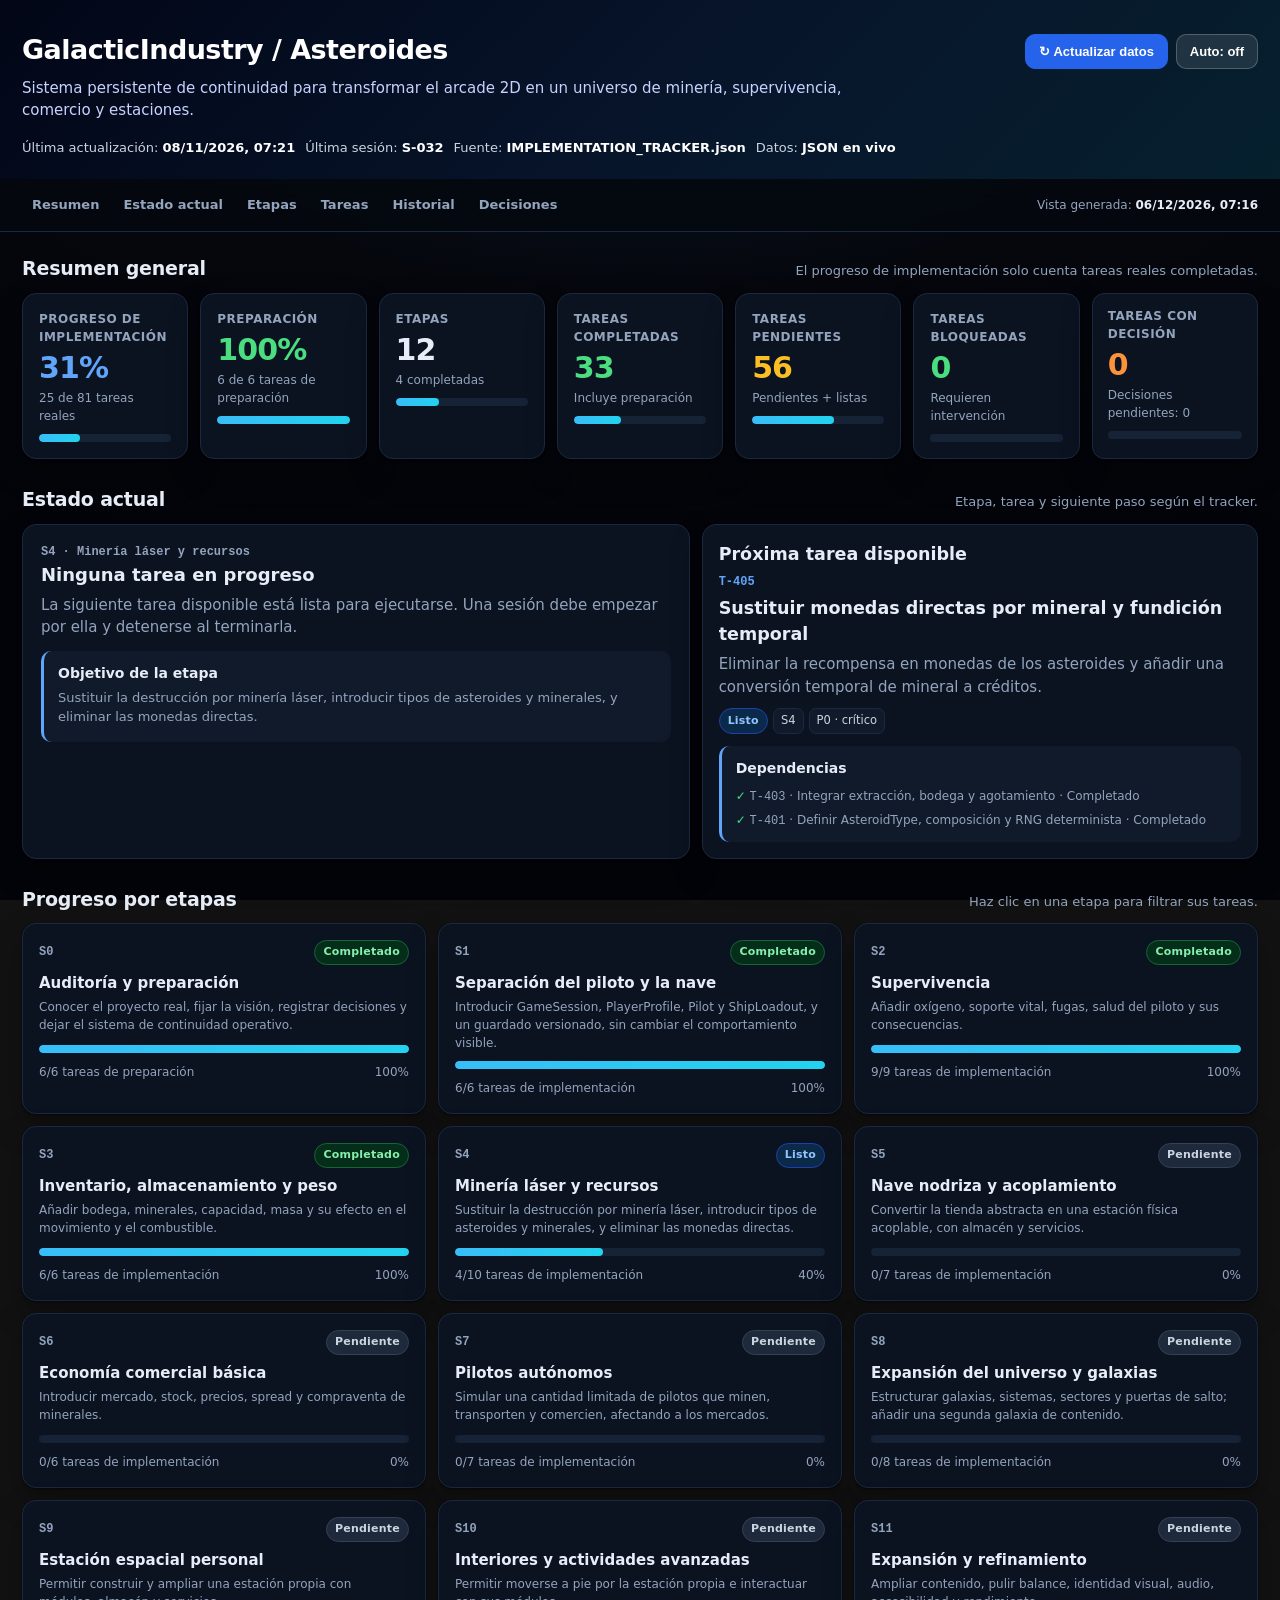
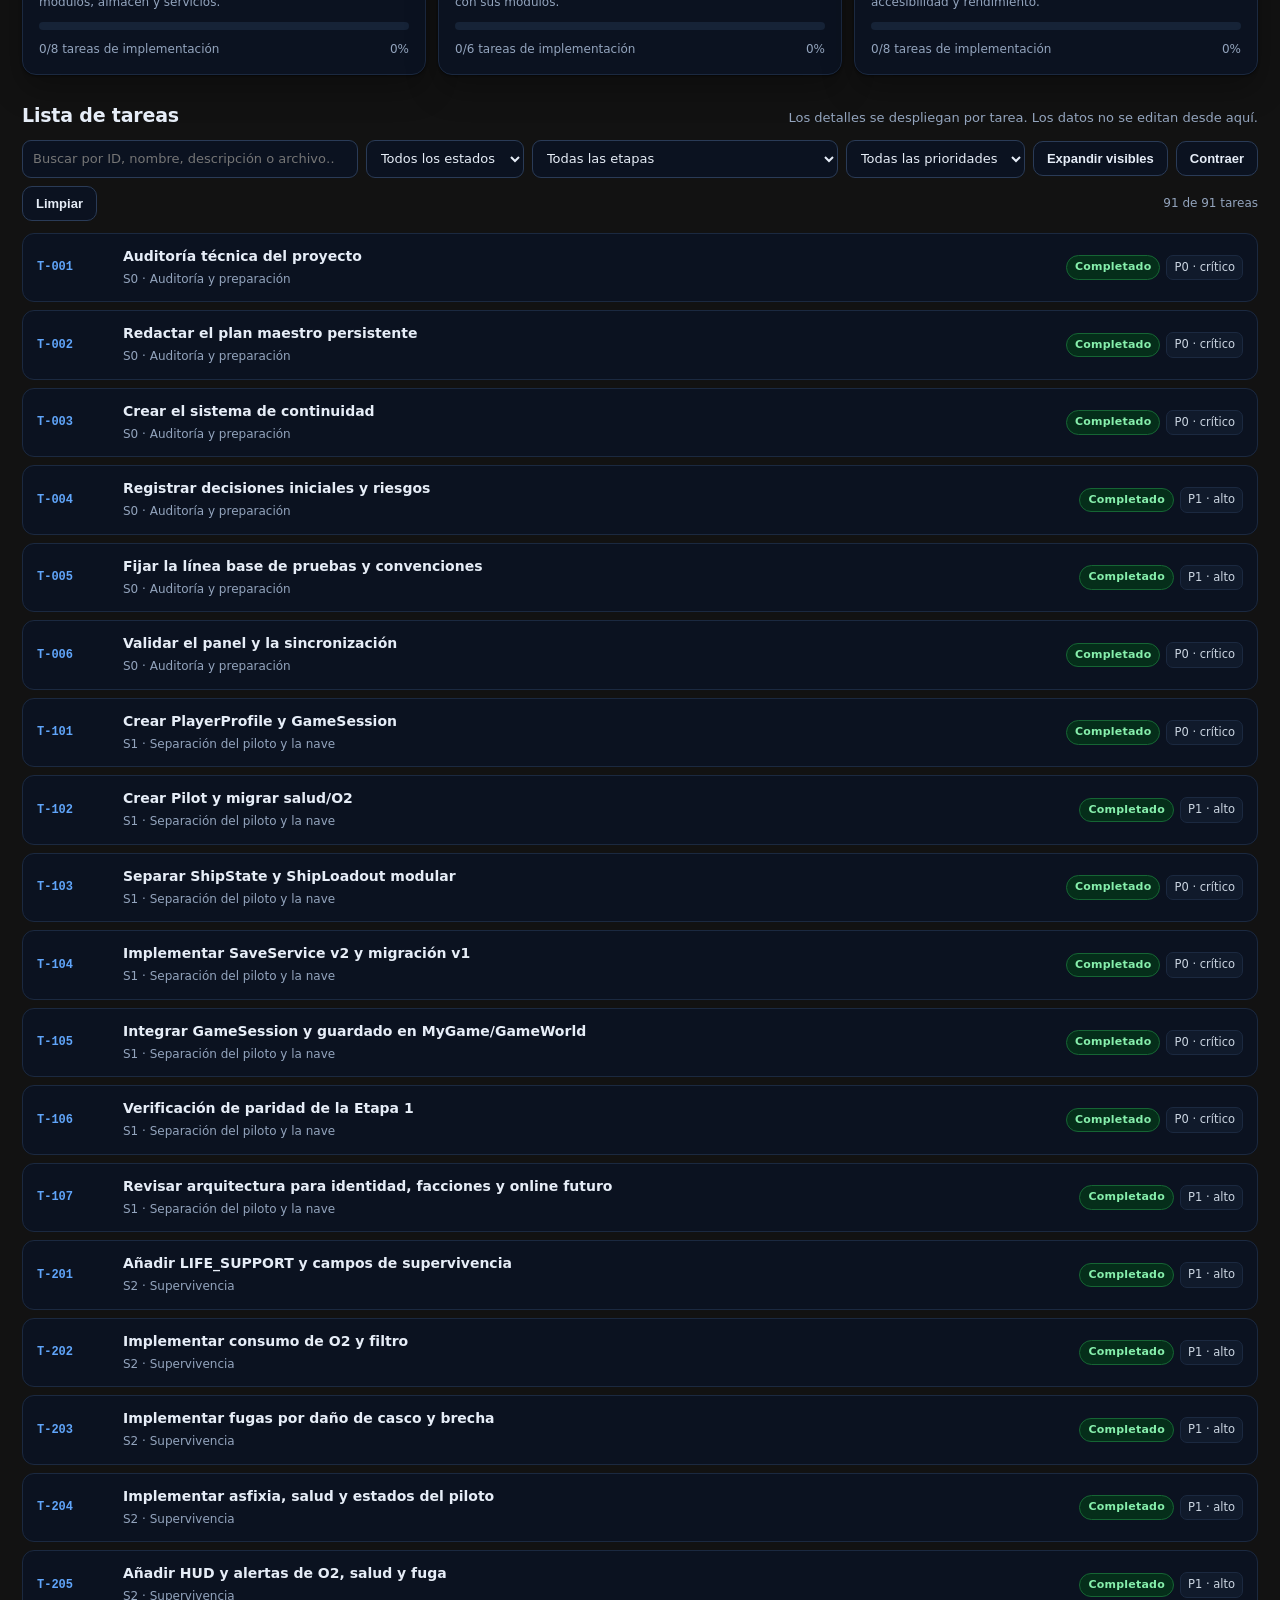
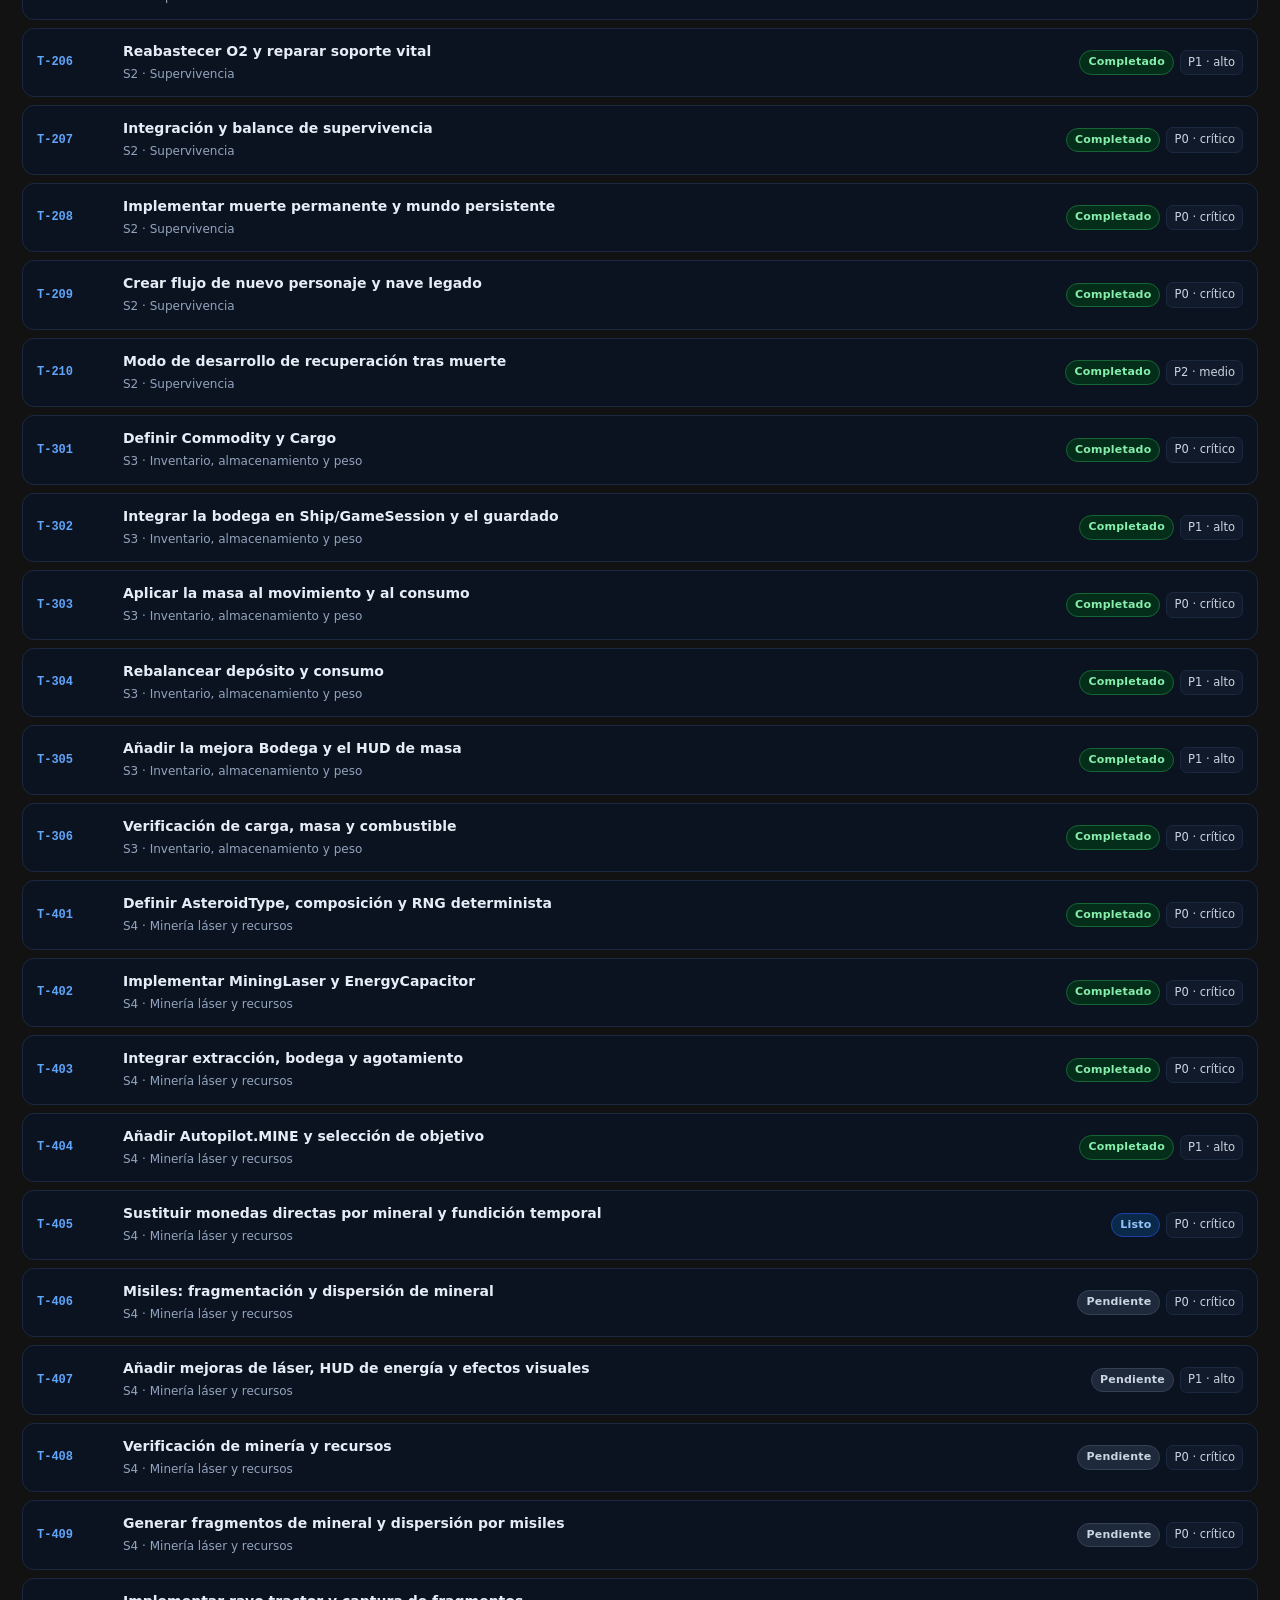
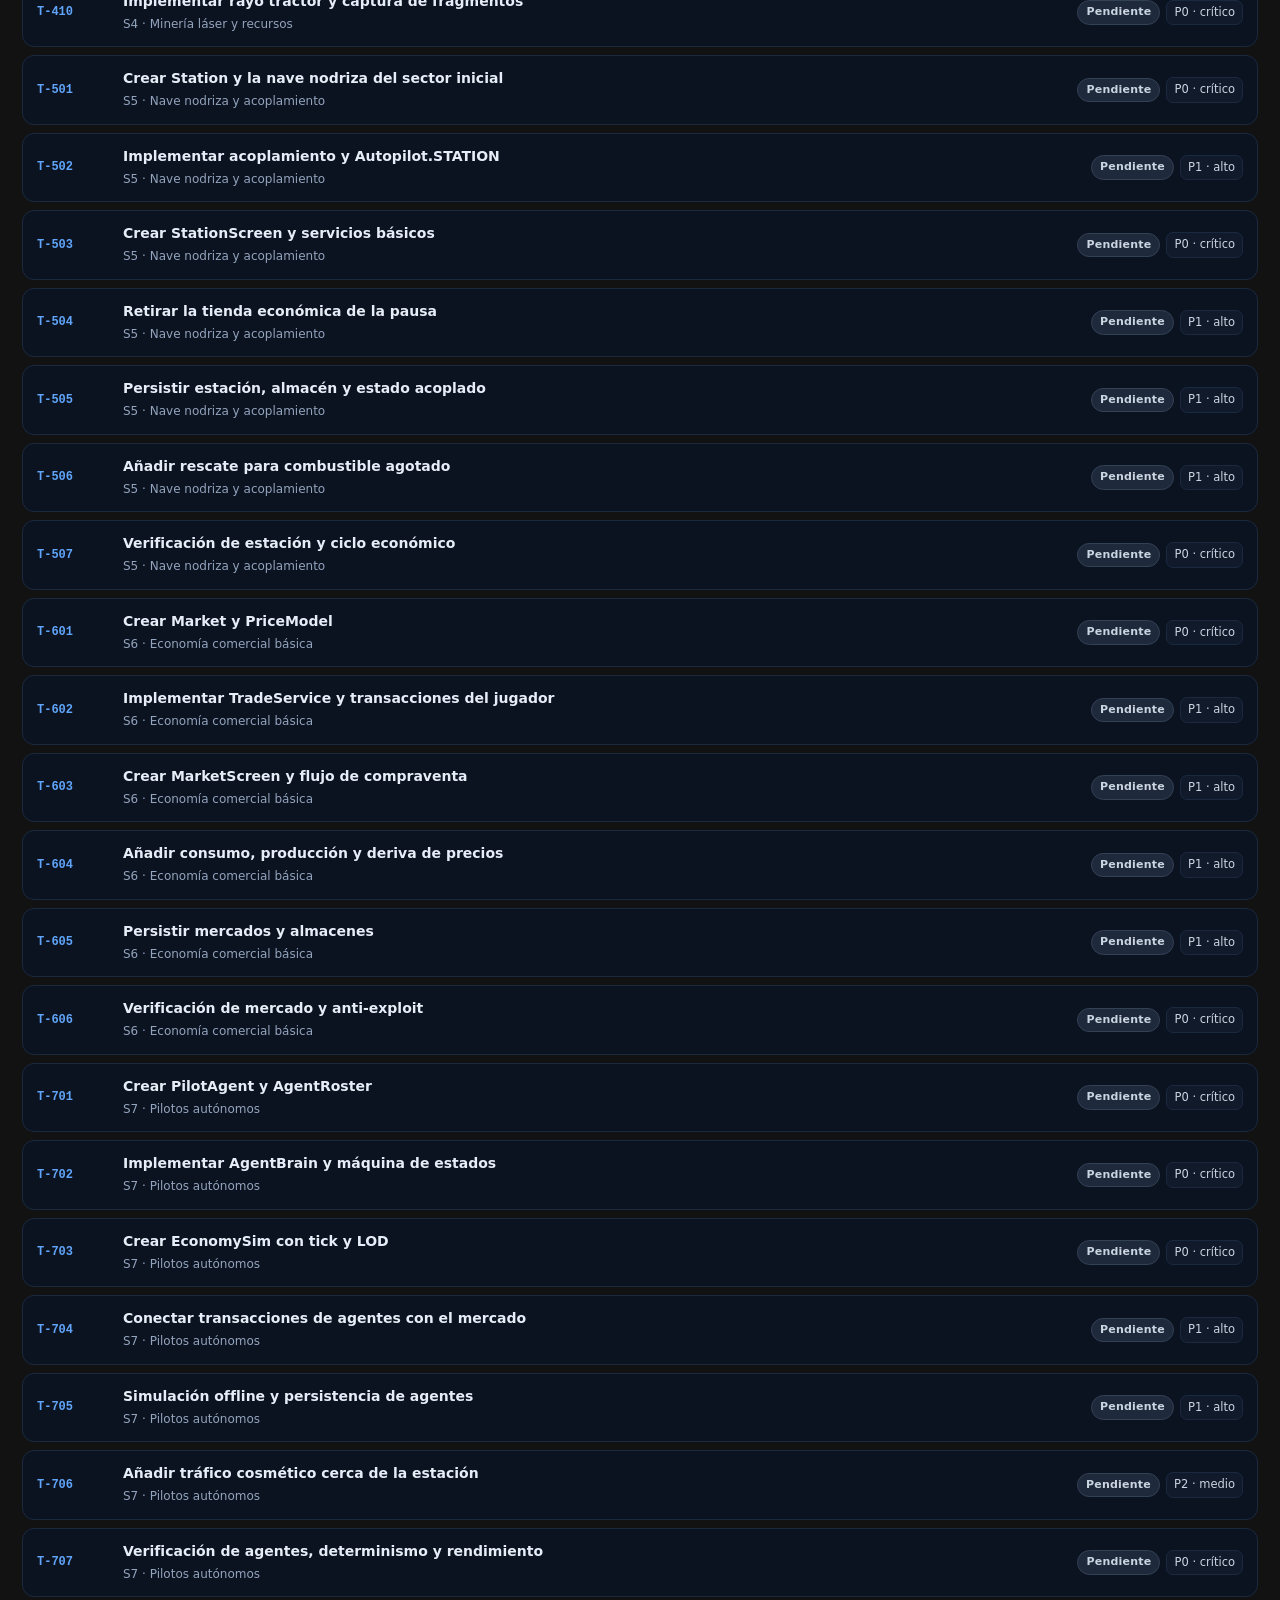
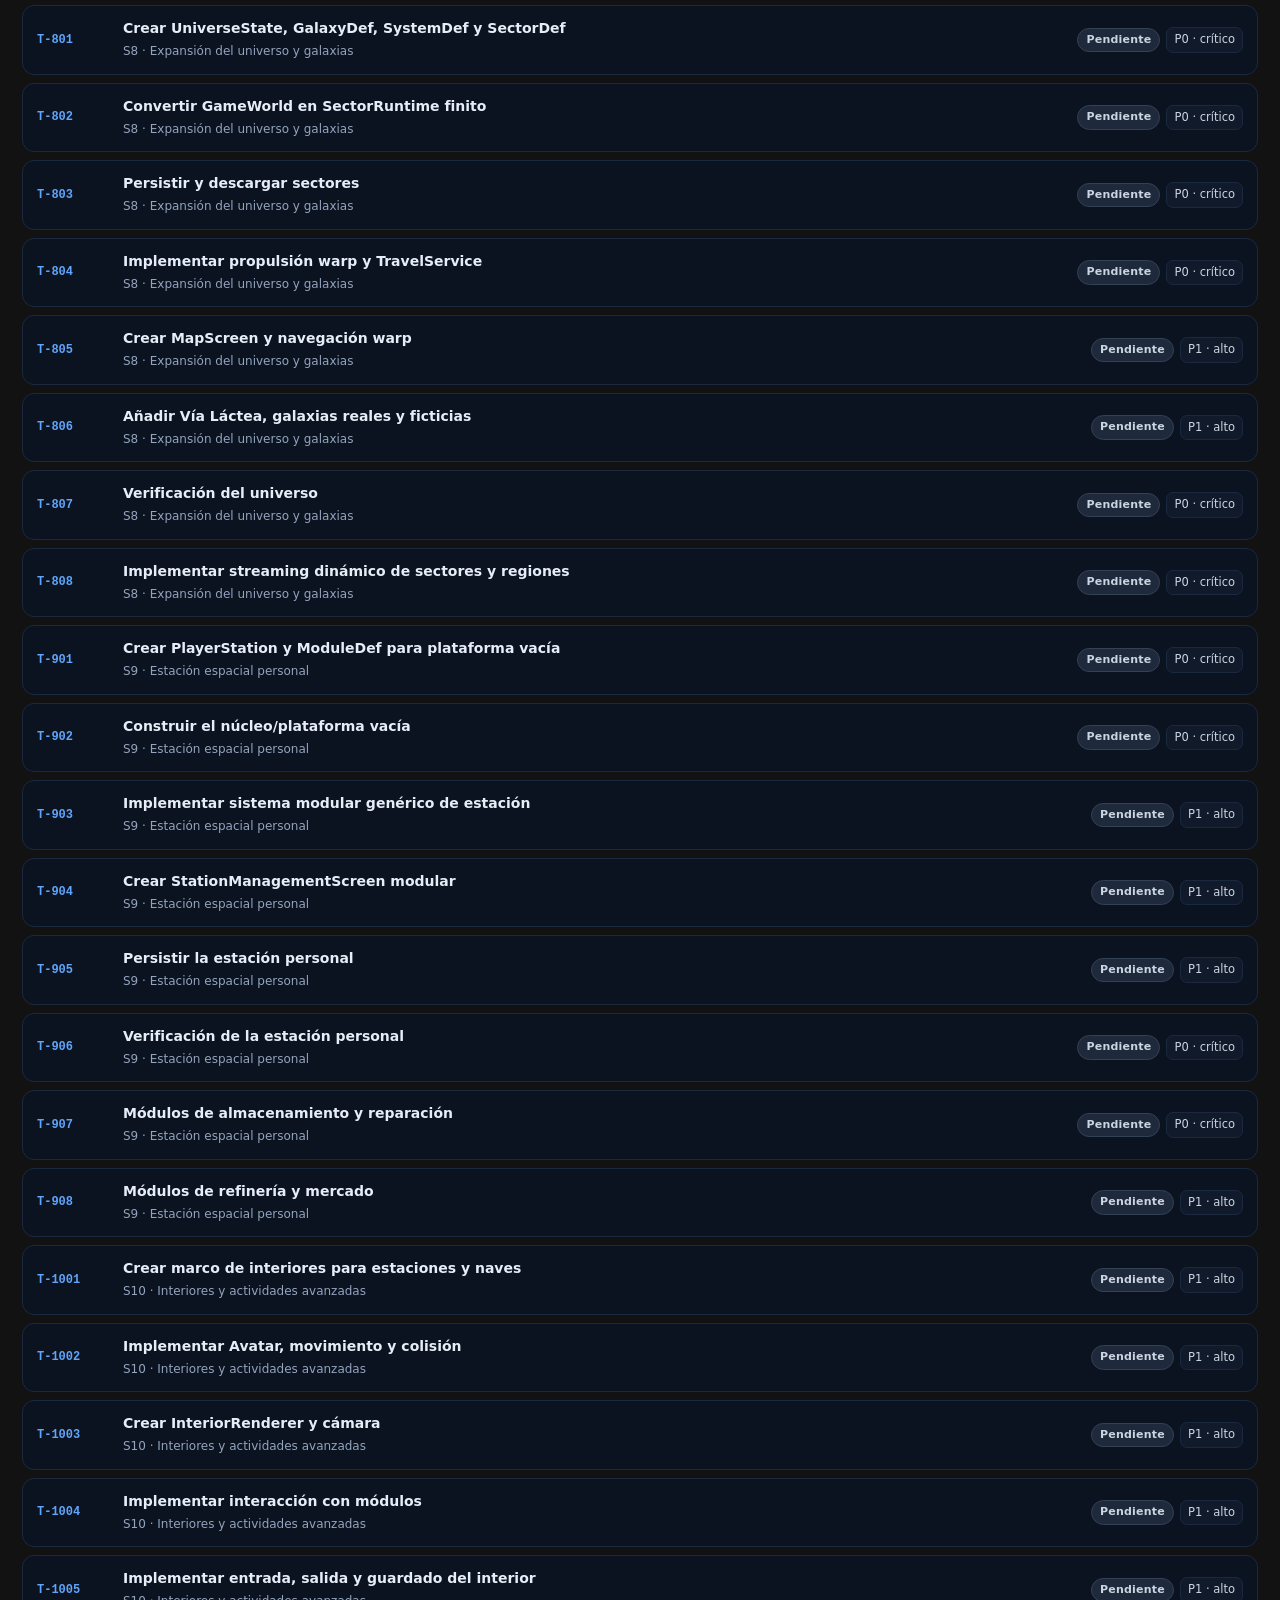
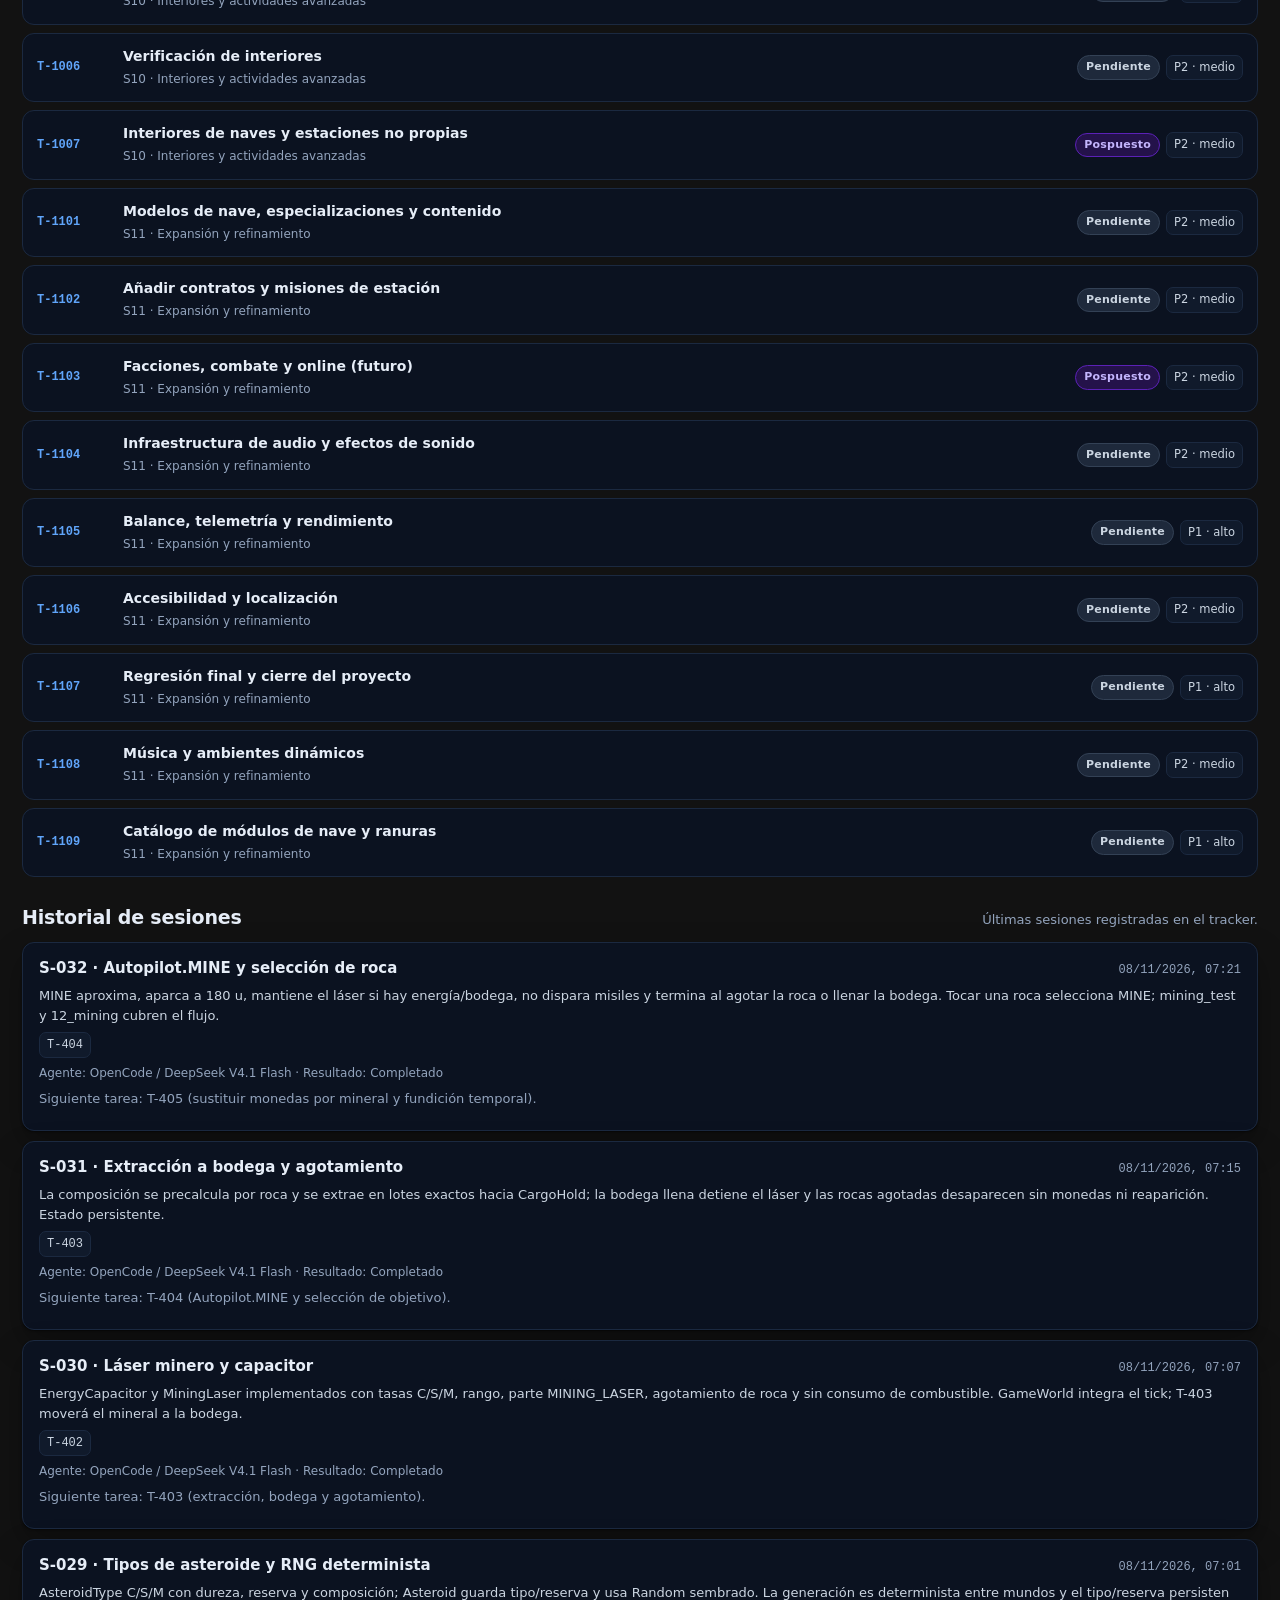
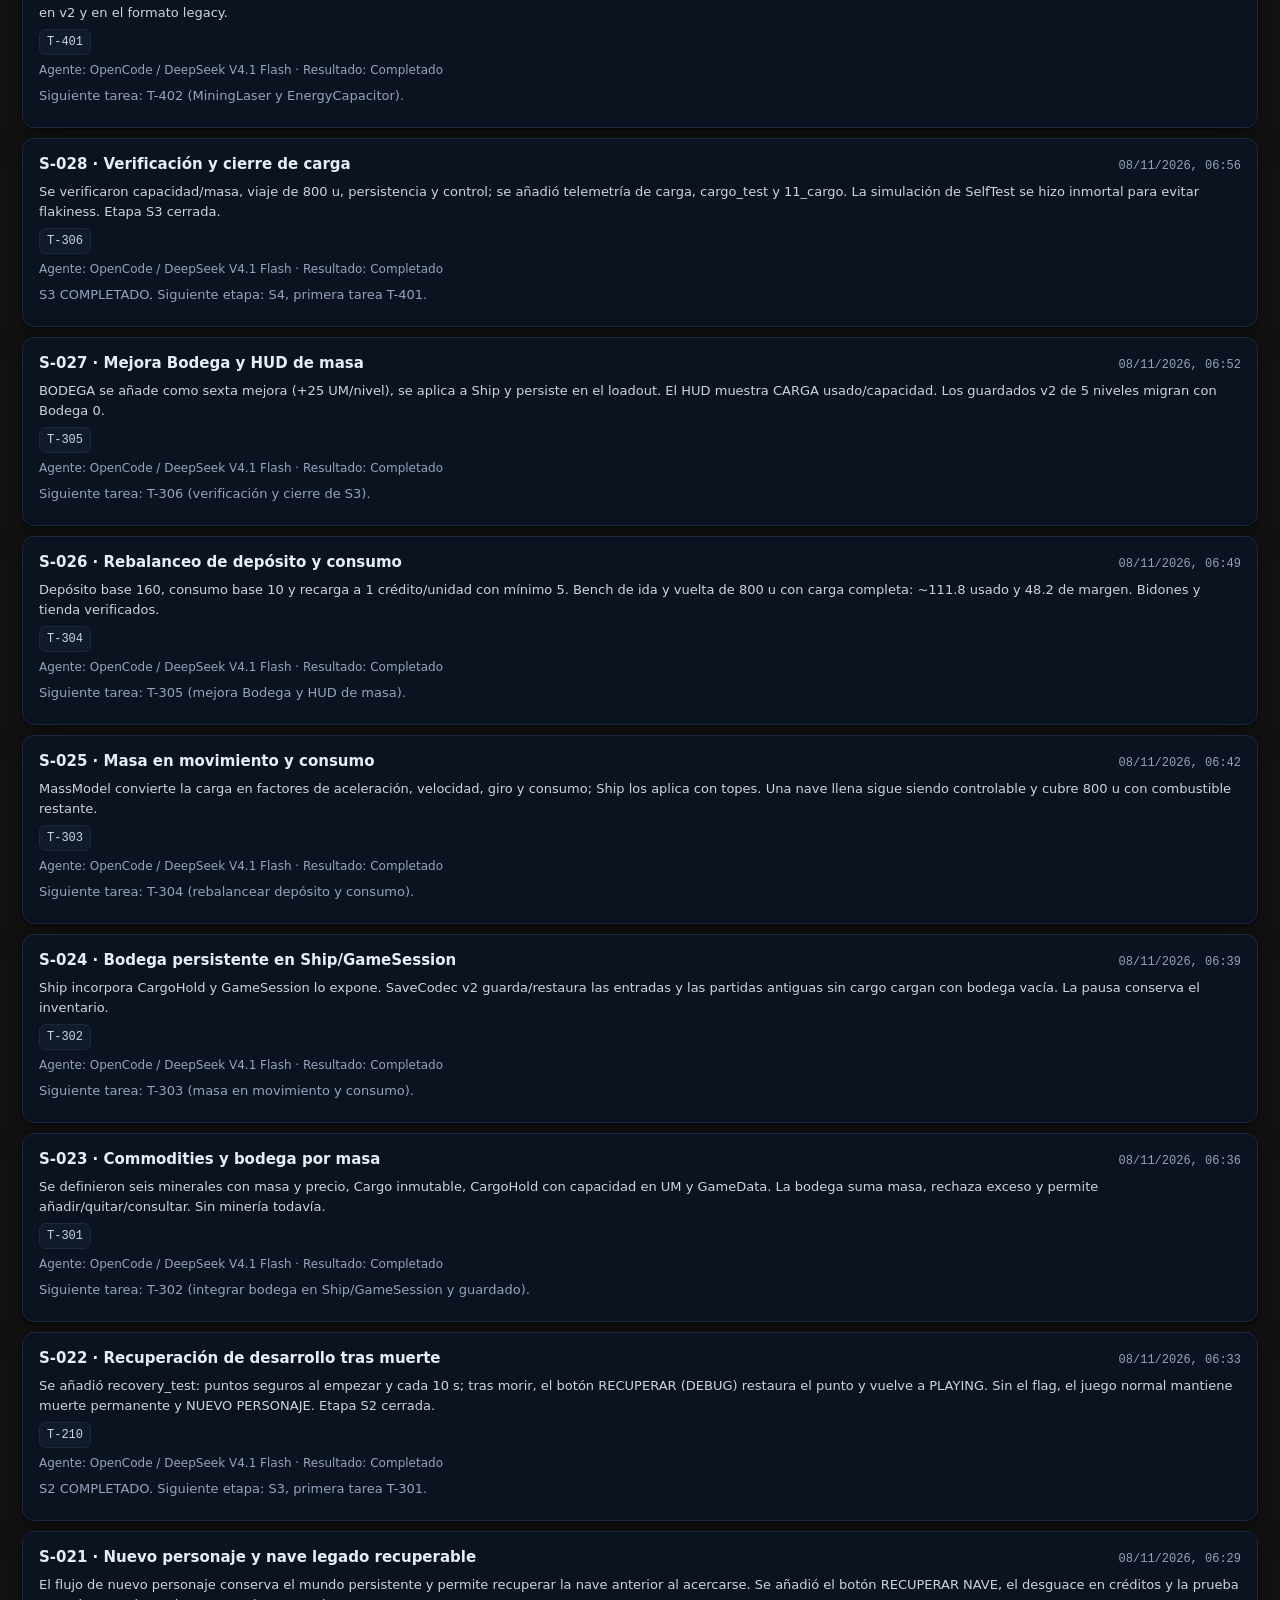
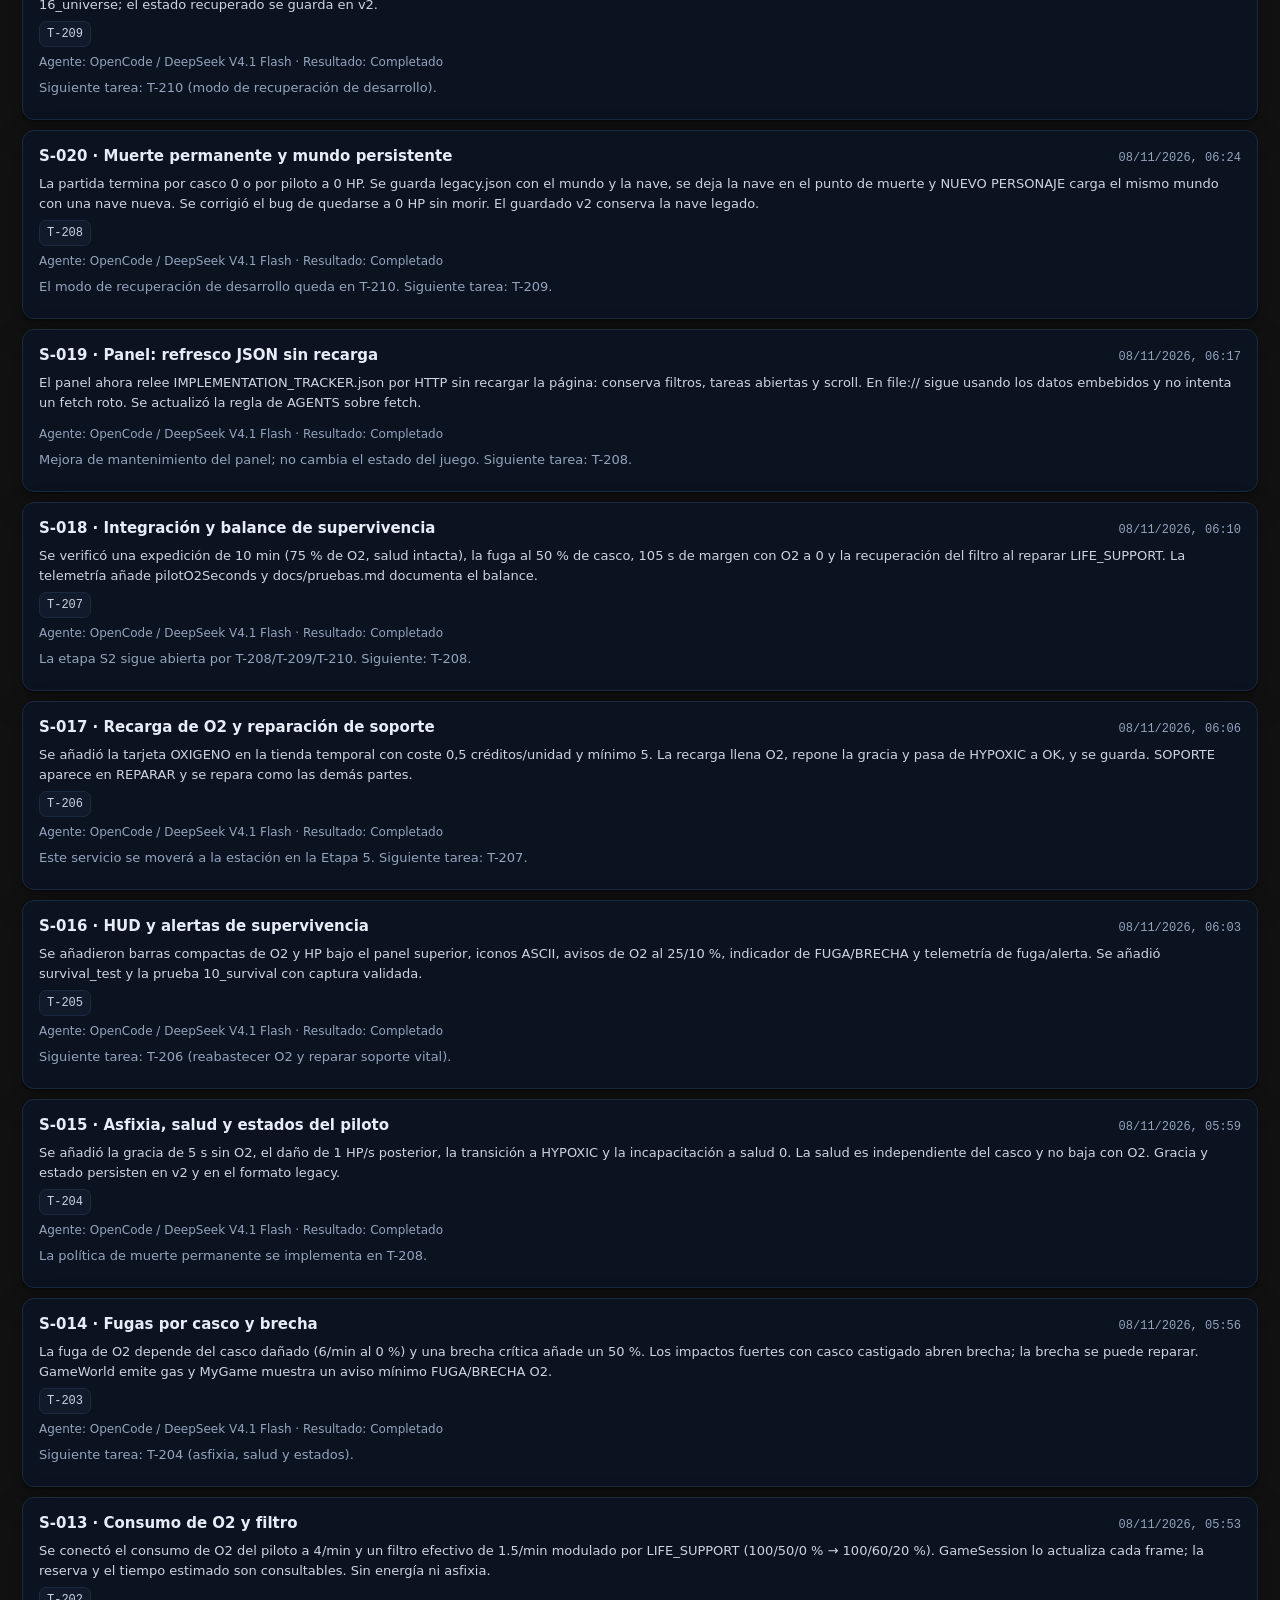
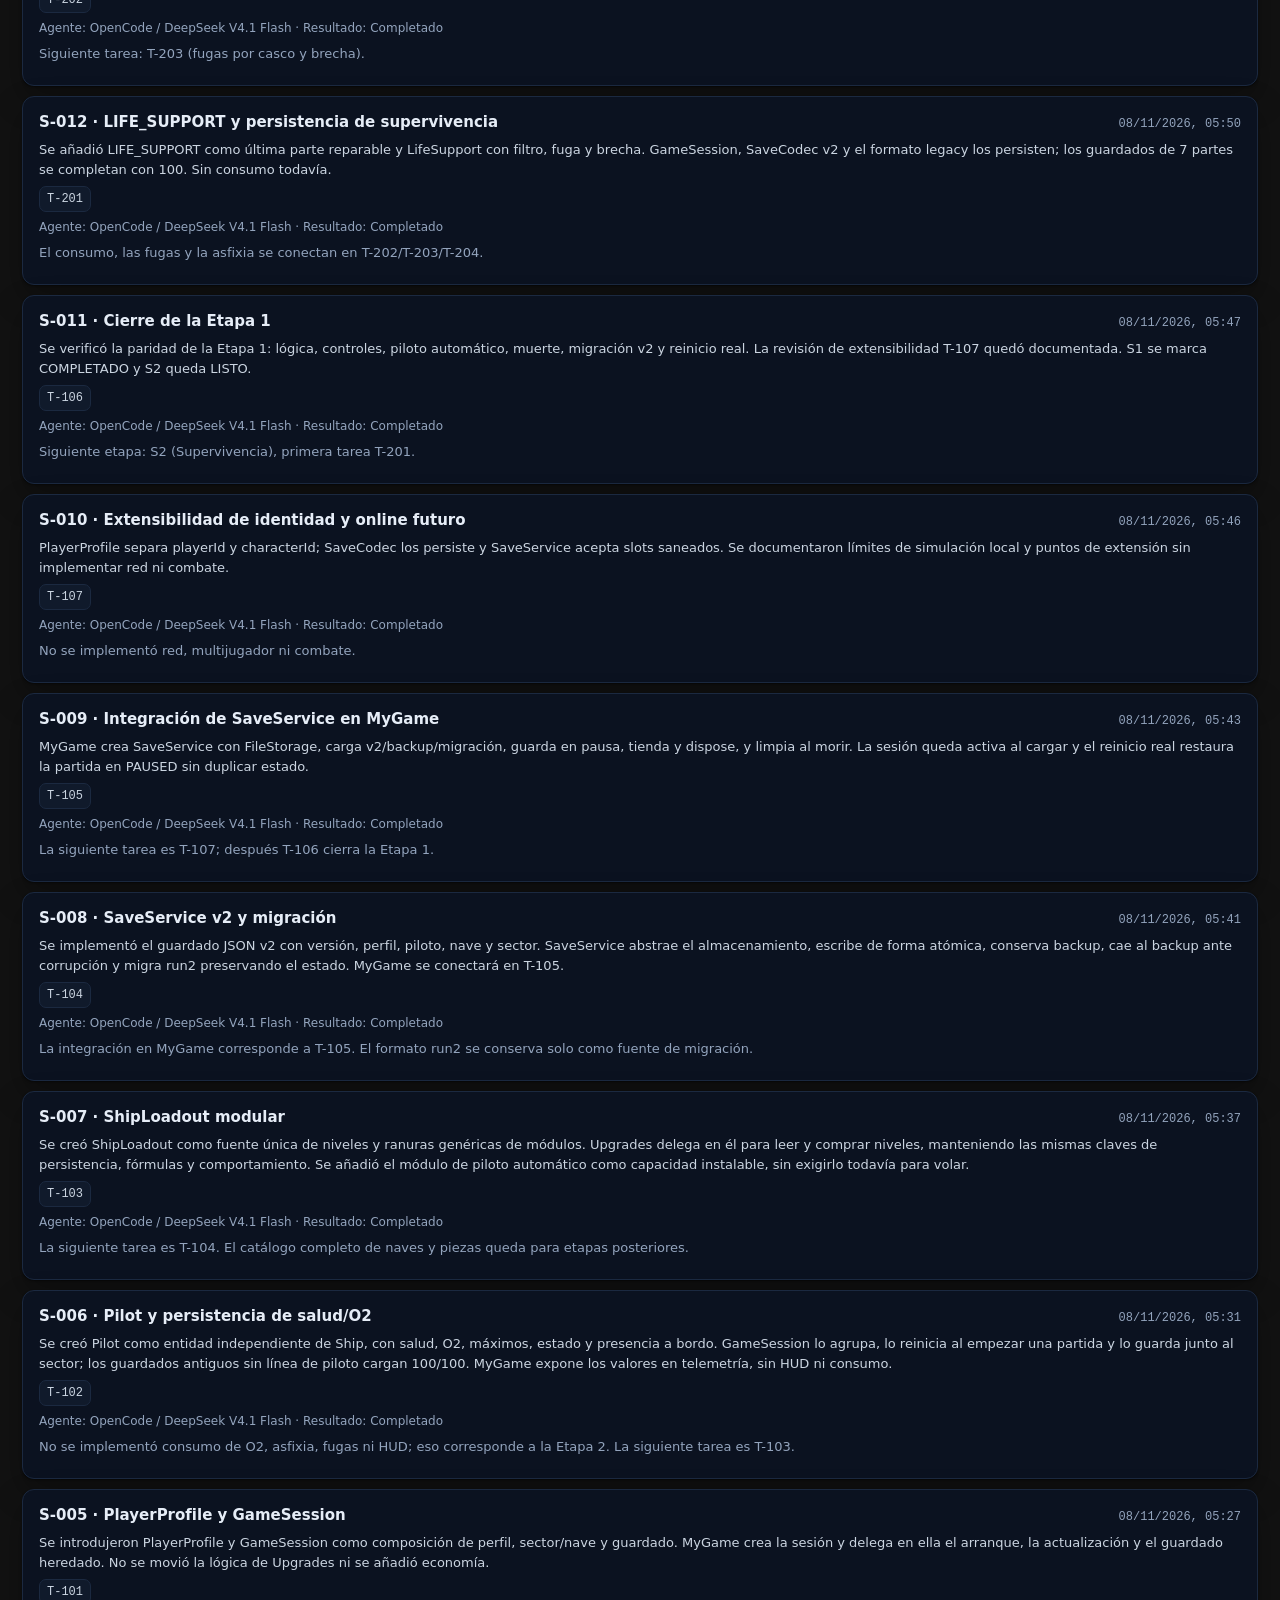
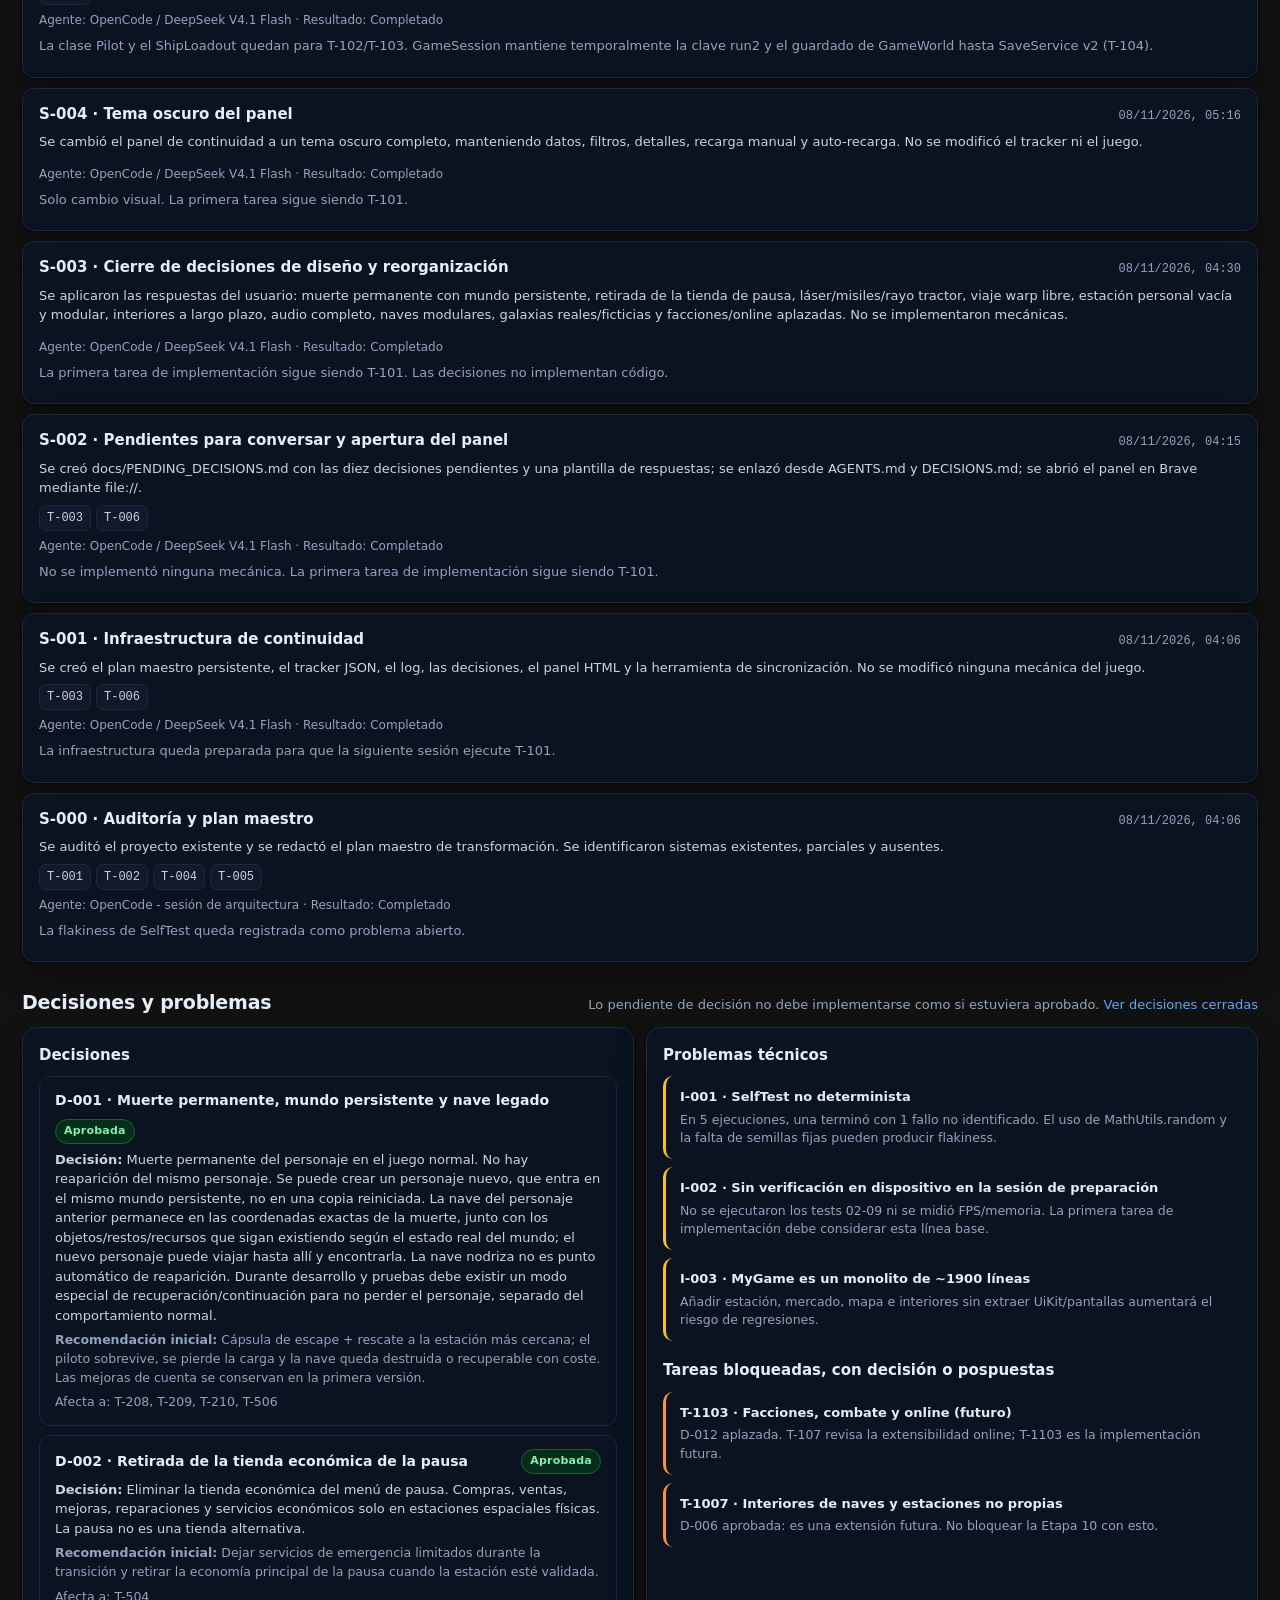
==== docs/PROJECT_DASHBOARD.html @ 8122284e "T-404: autopilot MINE y seleccion de roca" ====
<!DOCTYPE html>
<html lang="es">
<head>
<meta charset="utf-8">
<meta name="viewport" content="width=device-width, initial-scale=1">
<title>Panel de continuidad — GalacticIndustry</title>
<style>
  :root {
    color-scheme: dark;
    --bg: #05070d;
    --panel: #0b1220;
    --panel-2: #101a2b;
    --ink: #e6edf7;
    --muted: #93a4bd;
    --line: #1b2940;
    --line-strong: #2a3b57;
    --accent: #60a5fa;
    --accent-2: #22d3ee;
    --green: #4ade80;
    --green-bg: #052e1a;
    --amber: #fbbf24;
    --amber-bg: #3a2a05;
    --red: #f87171;
    --red-bg: #3b0a12;
    --violet: #a78bfa;
    --violet-bg: #24124a;
    --orange: #fb923c;
    --orange-bg: #3a1a08;
    --blue: #93c5fd;
    --blue-bg: #0b2a4a;
    --gray-bg: #1e293b;
    --shadow: 0 1px 2px rgba(0, 0, 0, 0.45), 0 14px 32px rgba(0, 0, 0, 0.28);
    --radius: 14px;
    --mono: ui-monospace, SFMono-Regular, Menlo, Consolas, "Liberation Mono", monospace;
    --sans: ui-sans-serif, system-ui, -apple-system, "Segoe UI", Roboto, "Helvetica Neue", Arial, sans-serif;
  }

  * { box-sizing: border-box; }

  html { scroll-behavior: smooth; color-scheme: dark; }

  body {
    margin: 0;
    background: radial-gradient(1200px 700px at 50% -10%, #0b1a2e 0%, #05070d 55%, #020409 100%);
    background-attachment: fixed;
    color: var(--ink);
    font-family: var(--sans);
    font-size: 15px;
    line-height: 1.5;
  }

  a { color: var(--accent); text-decoration: none; }
  a:hover { text-decoration: underline; }

  header.top {
    background: linear-gradient(135deg, #020617 0%, #07152b 55%, #06202e 100%);
    color: #fff;
    padding: 30px 22px 22px;
  }

  .wrap { max-width: 1280px; margin: 0 auto; }

  .top-row {
    display: flex;
    align-items: flex-start;
    justify-content: space-between;
    gap: 20px;
    flex-wrap: wrap;
  }

  .brand h1 {
    margin: 0 0 6px;
    font-size: 27px;
    letter-spacing: -0.02em;
    font-weight: 750;
  }

  .brand p {
    margin: 0;
    color: #c7d2fe;
    max-width: 820px;
  }

  .top-meta {
    display: flex;
    gap: 10px;
    align-items: center;
    flex-wrap: wrap;
    margin-top: 16px;
    color: #cbd5e1;
    font-size: 13px;
  }

  .top-meta strong { color: #fff; }

  .top-actions {
    display: flex;
    gap: 8px;
    align-items: center;
    flex-wrap: wrap;
    padding-top: 4px;
  }

  .btn {
    appearance: none;
    border: 1px solid rgba(255,255,255,0.22);
    background: rgba(255,255,255,0.10);
    color: #fff;
    padding: 9px 13px;
    border-radius: 10px;
    font-size: 13px;
    font-weight: 600;
    cursor: pointer;
    display: inline-flex;
    align-items: center;
    gap: 7px;
    transition: background .15s ease, border-color .15s ease;
  }

  .btn:hover { background: rgba(255,255,255,0.17); }
  .btn.primary { background: #2563eb; border-color: #2563eb; }
  .btn.primary:hover { background: #1d4ed8; }
  .btn.on { background: #15803d; border-color: #15803d; }
  .btn:focus-visible { outline: 2px solid #93c5fd; outline-offset: 2px; }

  nav.sticky {
    position: sticky;
    top: 0;
    z-index: 20;
    background: rgba(5, 8, 15, 0.88);
    backdrop-filter: blur(10px);
    border-bottom: 1px solid var(--line);
  }

  nav.sticky .wrap {
    display: flex;
    align-items: center;
    justify-content: space-between;
    gap: 12px;
    min-height: 52px;
    flex-wrap: wrap;
    padding: 6px 22px;
  }

  nav .links { display: flex; gap: 4px; flex-wrap: wrap; }
  nav .links a {
    color: var(--muted);
    font-size: 13px;
    font-weight: 650;
    padding: 7px 10px;
    border-radius: 8px;
  }
  nav .links a:hover { background: var(--panel-2); color: var(--ink); text-decoration: none; }

  .refresh-note { color: var(--muted); font-size: 12px; }
  .refresh-note strong { color: var(--ink); }

  main { padding: 22px; }
  section { margin-bottom: 26px; scroll-margin-top: 66px; }

  .section-head {
    display: flex;
    align-items: baseline;
    justify-content: space-between;
    gap: 12px;
    margin-bottom: 10px;
    flex-wrap: wrap;
  }

  h2 {
    margin: 0;
    font-size: 19px;
    letter-spacing: -0.01em;
  }

  .hint { color: var(--muted); font-size: 13px; }

  .grid { display: grid; gap: 12px; }
  .cards-6 { grid-template-columns: repeat(6, minmax(0, 1fr)); }
  .cards-7 { grid-template-columns: repeat(7, minmax(0, 1fr)); }
  .cards-4 { grid-template-columns: repeat(4, minmax(0, 1fr)); }
  .cards-2 { grid-template-columns: repeat(2, minmax(0, 1fr)); }

  .card {
    background: var(--panel);
    border: 1px solid var(--line);
    border-radius: var(--radius);
    box-shadow: var(--shadow);
    padding: 16px;
  }

  .stat .label {
    color: var(--muted);
    font-size: 12px;
    text-transform: uppercase;
    letter-spacing: 0.04em;
    font-weight: 700;
  }

  .stat .value {
    font-size: 30px;
    font-weight: 800;
    letter-spacing: -0.03em;
    line-height: 1.15;
    margin-top: 5px;
  }

  .stat .sub { color: var(--muted); font-size: 12px; margin-top: 4px; }
  .stat.accent .value { color: var(--accent); }
  .stat.good .value { color: var(--green); }
  .stat.warn .value { color: var(--amber); }
  .stat.bad .value { color: var(--red); }
  .stat.decision .value { color: var(--orange); }

  .progress {
    height: 8px;
    border-radius: 999px;
    background: #162337;
    overflow: hidden;
    margin-top: 9px;
  }
  .progress > span {
    display: block;
    height: 100%;
    width: 0;
    background: linear-gradient(90deg, #38bdf8, #22d3ee);
    border-radius: inherit;
  }

  .status-current {
    display: grid;
    grid-template-columns: 1.2fr 1fr;
    gap: 12px;
  }

  .current-main { padding: 18px; }
  .current-main h3 { margin: 0 0 6px; font-size: 18px; }
  .current-main p { margin: 6px 0; color: var(--muted); }
  .current-main .task-id { font-family: var(--mono); font-size: 13px; color: var(--accent); font-weight: 700; }

  .next-box {
    border-left: 3px solid var(--accent);
    background: var(--panel-2);
    padding: 12px 14px;
    border-radius: 10px;
    margin-top: 12px;
  }
  .next-box h4 { margin: 0 0 4px; font-size: 14px; }
  .next-box p { margin: 3px 0; font-size: 13px; color: var(--muted); }

  .dep-list { margin: 8px 0 0; padding: 0; list-style: none; display: grid; gap: 5px; }
  .dep-list li { font-size: 12px; color: var(--muted); }
  .dep-list .ok { color: var(--green); font-weight: 700; }
  .dep-list .no { color: var(--red); font-weight: 700; }

  .badge {
    display: inline-flex;
    align-items: center;
    gap: 5px;
    padding: 3px 8px;
    border-radius: 999px;
    font-size: 11px;
    font-weight: 750;
    letter-spacing: 0.02em;
    white-space: nowrap;
    border: 1px solid transparent;
  }

  .s-PENDIENTE { color: #cbd5e1; background: var(--gray-bg); border-color: #334155; }
  .s-LISTO { color: #93c5fd; background: var(--blue-bg); border-color: #1e40af; }
  .s-EN_PROGRESO { color: #fcd34d; background: var(--amber-bg); border-color: #92400e; }
  .s-COMPLETADO { color: #86efac; background: var(--green-bg); border-color: #166534; }
  .s-BLOQUEADO { color: #fca5a5; background: var(--red-bg); border-color: #991b1b; }
  .s-POSPUESTO { color: #c4b5fd; background: var(--violet-bg); border-color: #5b21b6; }
  .s-REQUIERE_DECISION { color: #fdba74; background: var(--orange-bg); border-color: #9a3412; }

  .stage-grid { grid-template-columns: repeat(3, minmax(0, 1fr)); }

  .stage-card {
    cursor: pointer;
    transition: transform .12s ease, border-color .12s ease, box-shadow .12s ease;
  }
  .stage-card:hover {
    transform: translateY(-1px);
    border-color: var(--line-strong);
    box-shadow: 0 4px 18px rgba(0, 0, 0, 0.35);
  }

  .stage-top { display: flex; justify-content: space-between; gap: 8px; align-items: center; }
  .stage-id { font-family: var(--mono); font-size: 12px; color: var(--muted); font-weight: 700; }
  .stage-card h3 { margin: 7px 0 4px; font-size: 15px; }
  .stage-card .obj { color: var(--muted); font-size: 12px; min-height: 38px; }
  .stage-foot { display: flex; justify-content: space-between; gap: 8px; margin-top: 10px; font-size: 12px; color: var(--muted); }

  .toolbar {
    display: flex;
    gap: 8px;
    flex-wrap: wrap;
    align-items: center;
    margin-bottom: 12px;
  }

  .toolbar input, .toolbar select {
    font: inherit;
    font-size: 13px;
    color: var(--ink);
    background: var(--panel);
    border: 1px solid var(--line-strong);
    border-radius: 9px;
    padding: 8px 10px;
    min-height: 38px;
  }

  .toolbar input { flex: 1 1 260px; min-width: 180px; }
  .toolbar select { flex: 0 1 auto; }
  .toolbar .count { color: var(--muted); font-size: 12px; margin-left: auto; white-space: nowrap; }

  .task {
    background: var(--panel);
    border: 1px solid var(--line);
    border-radius: 12px;
    margin-bottom: 8px;
    overflow: hidden;
  }

  .task > summary {
    list-style: none;
    cursor: pointer;
    padding: 12px 14px;
    display: grid;
    grid-template-columns: 76px minmax(0, 1fr) auto;
    gap: 10px;
    align-items: center;
  }

  .task > summary::-webkit-details-marker { display: none; }
  .task > summary:hover { background: #0f1a2b; }
  .task[open] > summary { border-bottom: 1px solid var(--line); background: #0d1727; }

  .task-id { font-family: var(--mono); font-size: 12px; font-weight: 750; color: var(--accent); }
  .task-title { min-width: 0; }
  .task-title strong { display: block; font-size: 14px; overflow-wrap: anywhere; }
  .task-title small { color: var(--muted); font-size: 12px; }

  .task-right { display: flex; gap: 6px; align-items: center; flex-wrap: wrap; justify-content: flex-end; }

  .task-body { padding: 13px 16px 16px; }
  .task-body p.desc { margin: 0 0 12px; color: var(--ink); }
  .meta-grid {
    display: grid;
    grid-template-columns: repeat(2, minmax(0, 1fr));
    gap: 12px;
  }
  .meta-block h4 {
    margin: 0 0 5px;
    font-size: 12px;
    text-transform: uppercase;
    letter-spacing: 0.04em;
    color: var(--muted);
  }
  .meta-block ul { margin: 0; padding-left: 18px; }
  .meta-block li { font-size: 12.5px; margin: 3px 0; color: #cbd5e1; overflow-wrap: anywhere; }
  .chips { display: flex; gap: 5px; flex-wrap: wrap; }
  .chip {
    display: inline-flex;
    align-items: center;
    gap: 4px;
    padding: 3px 7px;
    border-radius: 7px;
    background: var(--panel-2);
    border: 1px solid var(--line);
    font-size: 11.5px;
    color: #cbd5e1;
    max-width: 100%;
    overflow-wrap: anywhere;
  }
  .chip.ok { background: var(--green-bg); border-color: #166534; color: #86efac; }
  .chip.no { background: var(--red-bg); border-color: #991b1b; color: #fca5a5; }
  .mono { font-family: var(--mono); font-size: 12px; }

  .empty {
    padding: 30px;
    text-align: center;
    color: var(--muted);
    background: var(--panel);
    border: 1px dashed var(--line-strong);
    border-radius: var(--radius);
  }

  .history { display: grid; gap: 10px; }
  .session {
    background: var(--panel);
    border: 1px solid var(--line);
    border-radius: 12px;
    padding: 14px 16px;
    box-shadow: var(--shadow);
  }
  .session-top { display: flex; justify-content: space-between; gap: 10px; flex-wrap: wrap; align-items: baseline; }
  .session h3 { margin: 0; font-size: 15px; }
  .session .date { color: var(--muted); font-size: 12px; font-family: var(--mono); }
  .session p { margin: 7px 0; color: #cbd5e1; font-size: 13px; }
  .session .files { color: var(--muted); font-size: 12px; overflow-wrap: anywhere; }

  .decision-list { display: grid; gap: 9px; }
  .decision {
    background: var(--panel);
    border: 1px solid var(--line);
    border-radius: 12px;
    padding: 13px 15px;
  }
  .decision-top { display: flex; gap: 8px; align-items: center; justify-content: space-between; flex-wrap: wrap; }
  .decision h3 { margin: 0; font-size: 14px; }
  .decision p { margin: 6px 0 0; color: #cbd5e1; font-size: 13px; }
  .decision .rec { color: var(--muted); font-size: 12.5px; }

  .issue {
    border-left: 3px solid var(--amber);
    background: var(--panel);
    border-radius: 10px;
    padding: 11px 14px;
    margin-bottom: 8px;
  }
  .issue h4 { margin: 0 0 4px; font-size: 13px; }
  .issue p { margin: 0; color: var(--muted); font-size: 12.5px; }

  footer {
    color: var(--muted);
    font-size: 12px;
    padding: 24px 22px 34px;
    text-align: center;
  }
  footer code { background: #162337; padding: 1px 5px; border-radius: 5px; }

  .toast {
    position: fixed;
    right: 18px;
    bottom: 18px;
    background: #020617;
    color: #fff;
    padding: 10px 14px;
    border-radius: 10px;
    font-size: 13px;
    box-shadow: var(--shadow);
    opacity: 0;
    transform: translateY(8px);
    transition: opacity .2s ease, transform .2s ease;
    pointer-events: none;
    z-index: 50;
  }
  .toast.show { opacity: 1; transform: translateY(0); }

  @media (max-width: 1100px) {
    .cards-6 { grid-template-columns: repeat(3, minmax(0, 1fr)); }
    .cards-7 { grid-template-columns: repeat(4, minmax(0, 1fr)); }
    .stage-grid { grid-template-columns: repeat(2, minmax(0, 1fr)); }
  }

  @media (max-width: 760px) {
    body { font-size: 14px; }
    header.top { padding: 22px 16px 18px; }
    .brand h1 { font-size: 22px; }
    main { padding: 14px; }
    .cards-6, .cards-7, .cards-4, .cards-2 { grid-template-columns: repeat(2, minmax(0, 1fr)); }
    .stage-grid { grid-template-columns: 1fr; }
    .status-current { grid-template-columns: 1fr; }
    .task > summary { grid-template-columns: 1fr; gap: 6px; }
    .task-right { justify-content: flex-start; }
    .meta-grid { grid-template-columns: 1fr; }
    nav.sticky .wrap { padding: 6px 12px; }
    .toolbar .count { margin-left: 0; }
  }

  @media (max-width: 430px) {
    .cards-6, .cards-7, .cards-4, .cards-2 { grid-template-columns: 1fr; }
  }

  @media (prefers-reduced-motion: reduce) {
    html { scroll-behavior: auto; }
    *, *::before, *::after { transition: none !important; }
  }
</style>
</head>
<body>

<header class="top">
  <div class="wrap">
    <div class="top-row">
      <div class="brand">
        <h1 id="project-name">Panel de continuidad — GalacticIndustry</h1>
        <p id="project-description">Cargando datos del proyecto…</p>
        <div class="top-meta">
          <span>Última actualización: <strong id="last-updated">—</strong></span>
          <span>Última sesión: <strong id="last-session">—</strong></span>
          <span>Fuente: <strong>IMPLEMENTATION_TRACKER.json</strong></span>
          <span>Datos: <strong id="data-source">embebidos</strong></span>
        </div>
      </div>
      <div class="top-actions">
        <button class="btn primary" id="reload-btn" type="button" title="Vuelve a leer IMPLEMENTATION_TRACKER.json sin recargar la página">↻ Actualizar datos</button>
        <button class="btn" id="auto-btn" type="button" aria-pressed="false" title="Actualización automática cada 10 segundos">Auto: off</button>
      </div>
    </div>
  </div>
</header>

<nav class="sticky">
  <div class="wrap">
    <div class="links">
      <a href="#resumen">Resumen</a>
      <a href="#estado">Estado actual</a>
      <a href="#etapas">Etapas</a>
      <a href="#tareas">Tareas</a>
      <a href="#historial">Historial</a>
      <a href="#decisiones">Decisiones</a>
    </div>
    <div class="refresh-note">Vista generada: <strong id="view-time">—</strong></div>
  </div>
</nav>

<main class="wrap">

  <section id="resumen">
    <div class="section-head">
      <h2>Resumen general</h2>
      <span class="hint">El progreso de implementación solo cuenta tareas reales completadas.</span>
    </div>
    <div class="grid cards-7" id="summary-cards"></div>
  </section>

  <section id="estado">
    <div class="section-head">
      <h2>Estado actual</h2>
      <span class="hint">Etapa, tarea y siguiente paso según el tracker.</span>
    </div>
    <div class="status-current">
      <div class="card current-main" id="current-main"></div>
      <div class="card" id="next-main"></div>
    </div>
  </section>

  <section id="etapas">
    <div class="section-head">
      <h2>Progreso por etapas</h2>
      <span class="hint">Haz clic en una etapa para filtrar sus tareas.</span>
    </div>
    <div class="grid stage-grid" id="stage-grid"></div>
  </section>

  <section id="tareas">
    <div class="section-head">
      <h2>Lista de tareas</h2>
      <span class="hint">Los detalles se despliegan por tarea. Los datos no se editan desde aquí.</span>
    </div>
    <div class="toolbar">
      <input id="search" type="search" placeholder="Buscar por ID, nombre, descripción o archivo…" autocomplete="off">
      <select id="status-filter" aria-label="Filtrar por estado"></select>
      <select id="stage-filter" aria-label="Filtrar por etapa"></select>
      <select id="priority-filter" aria-label="Filtrar por prioridad"></select>
      <button class="btn" id="expand-btn" type="button" style="color:var(--ink);background:var(--panel);border-color:var(--line-strong)">Expandir visibles</button>
      <button class="btn" id="collapse-btn" type="button" style="color:var(--ink);background:var(--panel);border-color:var(--line-strong)">Contraer</button>
      <button class="btn" id="clear-btn" type="button" style="color:var(--ink);background:var(--panel);border-color:var(--line-strong)">Limpiar</button>
      <span class="count" id="task-count"></span>
    </div>
    <div id="task-list"></div>
  </section>

  <section id="historial">
    <div class="section-head">
      <h2>Historial de sesiones</h2>
      <span class="hint">Últimas sesiones registradas en el tracker.</span>
    </div>
    <div class="history" id="history-list"></div>
  </section>

  <section id="decisiones">
    <div class="section-head">
      <h2>Decisiones y problemas</h2>
      <span class="hint">Lo pendiente de decisión no debe implementarse como si estuviera aprobado. <a href="PENDING_DECISIONS.md" target="_blank" rel="noopener">Ver decisiones cerradas</a></span>
    </div>
    <div class="grid cards-2">
      <div class="card">
        <h3 style="margin:0 0 10px;font-size:15px">Decisiones</h3>
        <div class="decision-list" id="decision-list"></div>
      </div>
      <div class="card">
        <h3 style="margin:0 0 10px;font-size:15px">Problemas técnicos</h3>
        <div id="issue-list"></div>
        <h3 style="margin:18px 0 10px;font-size:15px">Tareas bloqueadas, con decisión o pospuestas</h3>
        <div id="blocked-list"></div>
      </div>
    </div>
  </section>

</main>

<footer>
  <div class="wrap">
    Panel estático y autocontenido. Funciona con <code>file://</code> sin servidor, CDN ni red. Si se abre por HTTP, actualiza los datos desde <code>IMPLEMENTATION_TRACKER.json</code> sin recargar la página.
    Para actualizar los datos: <code>python3 tools/sync-dashboard.py</code>.
  </div>
</footer>

<div class="toast" id="toast" role="status" aria-live="polite"></div>
<noscript>Este panel necesita JavaScript local para mostrar el estado. No usa red.</noscript>

<!-- TRACKER_DATA_START -->
<script id="tracker-data" type="application/json">
{
  "meta": {
    "schemaVersion": 1,
    "project": "GalacticIndustry",
    "displayName": "GalacticIndustry / Asteroides",
    "description": "Sistema persistente de continuidad para transformar el arcade 2D en un universo de minería, supervivencia, comercio y estaciones.",
    "lastUpdated": "2026-11-08T01:21:00-06:00",
    "lastSessionId": "S-032",
    "lastVerification": {
      "date": "2026-11-08T01:21:00-06:00",
      "result": "OK",
      "checks": [
        "tools/run-tests.sh 01_logic: SelfTest TODO OK",
        "Autopilot.MINE aproxima, mantiene el láser y llena la bodega",
        "MINE no dispara misiles y termina al agotar la roca",
        "MINE se detiene con la bodega llena",
        "12_mining: 15 UM, masa 14+, sin misiles ni monedas",
        "04_autopilot sigue en verde",
        "python3 tools/sync-dashboard.py --check"
      ]
    },
    "currentStageId": "S4",
    "currentTaskId": null,
    "nextTaskId": "T-405",
    "preparationComplete": true,
    "implementationStarted": true,
    "progressDefinition": "Se calcula solo con tareas category=implementation y countsForProgress=true en estado COMPLETADO. Las tareas de preparación no cuentan como implementación del juego.",
    "oneTaskPerSession": true,
    "statusSource": "Este JSON es la fuente canónica. El HTML contiene una copia integrada para funcionar con file://.",
    "rules": [
      "Una tarea por sesión.",
      "No marcar COMPLETADO sin verificar criterios y pruebas.",
      "No cambiar IDs existentes.",
      "No eliminar tareas o etapas silenciosamente.",
      "Actualizar JSON, log, decisiones y HTML al terminar.",
      "Si una tarea queda EN_PROGRESO, la siguiente sesión debe recuperarla antes de empezar otra.",
      "Al añadir tareas, actualizar taskCount e implementationTaskCount de la etapa."
    ]
  },
  "statusDefinitions": {
    "PENDIENTE": {
      "label": "Pendiente",
      "description": "Todavía no se ha iniciado o no cumple sus dependencias."
    },
    "LISTO": {
      "label": "Listo",
      "description": "Todas sus dependencias están completadas y puede ejecutarse."
    },
    "EN_PROGRESO": {
      "label": "En progreso",
      "description": "Un agente está trabajando en ella. Si la sesión se interrumpe, debe recuperarse."
    },
    "COMPLETADO": {
      "label": "Completado",
      "description": "Implementada, probada y con criterios de aceptación verificados."
    },
    "BLOQUEADO": {
      "label": "Bloqueado",
      "description": "Existe un problema técnico o una dependencia que impide continuar."
    },
    "POSPUESTO": {
      "label": "Pospuesto",
      "description": "Se decidió conscientemente dejarla para más adelante."
    },
    "REQUIERE_DECISION": {
      "label": "Requiere decisión",
      "description": "Necesita una decisión del usuario antes de implementarse o completarse."
    }
  },
  "stages": [
    {
      "id": "S0",
      "order": 0,
      "name": "Auditoría y preparación",
      "status": "COMPLETADO",
      "type": "preparation",
      "objective": "Conocer el proyecto real, fijar la visión, registrar decisiones y dejar el sistema de continuidad operativo.",
      "gate": "Auditoría, plan maestro, tracker, panel, decisiones y protocolo de agentes listos.",
      "taskCount": 6,
      "implementationTaskCount": 0
    },
    {
      "id": "S1",
      "order": 1,
      "name": "Separación del piloto y la nave",
      "status": "COMPLETADO",
      "type": "implementation",
      "objective": "Introducir GameSession, PlayerProfile, Pilot y ShipLoadout, y un guardado versionado, sin cambiar el comportamiento visible.",
      "gate": "Guardado v1 migra a v2 y el juego se comporta igual.",
      "taskCount": 7,
      "implementationTaskCount": 6
    },
    {
      "id": "S2",
      "order": 2,
      "name": "Supervivencia",
      "status": "COMPLETADO",
      "type": "implementation",
      "objective": "Añadir oxígeno, soporte vital, fugas, salud del piloto y sus consecuencias.",
      "gate": "Una expedición puede agotar O2 o sufrir una fuga sin depender solo del casco.",
      "taskCount": 10,
      "implementationTaskCount": 9
    },
    {
      "id": "S3",
      "order": 3,
      "name": "Inventario, almacenamiento y peso",
      "status": "COMPLETADO",
      "type": "implementation",
      "objective": "Añadir bodega, minerales, capacidad, masa y su efecto en el movimiento y el combustible.",
      "gate": "Una bodega llena sigue siendo viable y el consumo de combustible está rebalanceado.",
      "taskCount": 6,
      "implementationTaskCount": 6
    },
    {
      "id": "S4",
      "order": 4,
      "name": "Minería láser y recursos",
      "status": "EN_PROGRESO",
      "type": "implementation",
      "objective": "Sustituir la destrucción por minería láser, introducir tipos de asteroides y minerales, y eliminar las monedas directas.",
      "gate": "Minar llena la bodega y no hay monedas directas.",
      "taskCount": 10,
      "implementationTaskCount": 10
    },
    {
      "id": "S5",
      "order": 5,
      "name": "Nave nodriza y acoplamiento",
      "status": "PENDIENTE",
      "type": "implementation",
      "objective": "Convertir la tienda abstracta en una estación física acoplable, con almacén y servicios.",
      "gate": "El ciclo minar-volver-descargar-vender-reparar funciona desde la estación.",
      "taskCount": 7,
      "implementationTaskCount": 7
    },
    {
      "id": "S6",
      "order": 6,
      "name": "Economía comercial básica",
      "status": "PENDIENTE",
      "type": "implementation",
      "objective": "Introducir mercado, stock, precios, spread y compraventa de minerales.",
      "gate": "Los precios reaccionan al stock y no hay arbitraje trivial.",
      "taskCount": 6,
      "implementationTaskCount": 6
    },
    {
      "id": "S7",
      "order": 7,
      "name": "Pilotos autónomos",
      "status": "PENDIENTE",
      "type": "implementation",
      "objective": "Simular una cantidad limitada de pilotos que minen, transporten y comercien, afectando a los mercados.",
      "gate": "Los precios cambian sin intervención del jugador y la simulación es determinista y ligera.",
      "taskCount": 7,
      "implementationTaskCount": 7
    },
    {
      "id": "S8",
      "order": 8,
      "name": "Expansión del universo y galaxias",
      "status": "PENDIENTE",
      "type": "implementation",
      "objective": "Estructurar galaxias, sistemas, sectores y puertas de salto; añadir una segunda galaxia de contenido.",
      "gate": "Dos sistemas y dos galaxias con viaje, persistencia y mapas.",
      "taskCount": 8,
      "implementationTaskCount": 8
    },
    {
      "id": "S9",
      "order": 9,
      "name": "Estación espacial personal",
      "status": "PENDIENTE",
      "type": "implementation",
      "objective": "Permitir construir y ampliar una estación propia con módulos, almacén y servicios.",
      "gate": "Núcleo, módulos y servicios persisten y son utilizables.",
      "taskCount": 8,
      "implementationTaskCount": 8
    },
    {
      "id": "S10",
      "order": 10,
      "name": "Interiores y actividades avanzadas",
      "status": "PENDIENTE",
      "type": "implementation",
      "objective": "Permitir moverse a pie por la estación propia e interactuar con sus módulos.",
      "gate": "Se entra, camina, interactúa y se vuelve a la nave.",
      "taskCount": 7,
      "implementationTaskCount": 6
    },
    {
      "id": "S11",
      "order": 11,
      "name": "Expansión y refinamiento",
      "status": "PENDIENTE",
      "type": "implementation",
      "objective": "Ampliar contenido, pulir balance, identidad visual, audio, accesibilidad y rendimiento.",
      "gate": "Regresión completa y rendimiento aceptable en el dispositivo objetivo.",
      "taskCount": 9,
      "implementationTaskCount": 8
    }
  ],
  "tasks": [
    {
      "id": "T-001",
      "stageId": "S0",
      "title": "Auditoría técnica del proyecto",
      "description": "Leer el código real, documentar clases, sistemas, fórmulas, estados, guardado, tests y limitaciones; distinguir lo existente de lo deseado.",
      "category": "preparation",
      "priority": "P0",
      "status": "COMPLETADO",
      "countsForProgress": false,
      "dependencies": [],
      "decisionIds": [],
      "files": [
        "AGENTS.md",
        "docs/arquitectura.md",
        "docs/build.md",
        "docs/pruebas.md",
        "docs/convenciones.md",
        "src/com/example/codegame/*.java",
        "tools/tests/*"
      ],
      "acceptanceCriteria": [
        "Inventario de clases y responsabilidades.",
        "Matriz existente/parcial/ausente.",
        "Fórmulas y valores actuales registrados.",
        "Riesgos y deudas técnicas identificados.",
        "Lo no verificado declarado explícitamente."
      ],
      "tests": [
        "Lectura completa del código propio.",
        "SelfTest ejecutado 5 veces: 4 TODO OK y 1 fallo esporádico no reproducido.",
        "No se ejecutaron los tests de dispositivo 02-09."
      ],
      "technicalNotes": "Base: commit a0b0ba4 más los cambios locales del árbol de trabajo. El fallo esporádico obliga a fijar semillas en las pruebas.",
      "executionLog": [
        {
          "sessionId": "S-000",
          "date": "2026-11-07T22:06:00-06:00",
          "agent": "OpenCode - preparación",
          "status": "COMPLETADO",
          "summary": "Auditoría del estado real y línea base.",
          "files": [],
          "tests": [],
          "outcome": "Completado"
        }
      ],
      "evidence": [
        "docs/MASTER_PLAN.md (auditoría)",
        "docs/IMPLEMENTATION_LOG.md S-000"
      ],
      "createdAt": "2026-11-07",
      "updatedAt": "2026-11-07"
    },
    {
      "id": "T-002",
      "stageId": "S0",
      "title": "Redactar el plan maestro persistente",
      "description": "Convertir la visión y la auditoría en un documento permanente con arquitectura, etapas, fórmulas y criterios.",
      "category": "preparation",
      "priority": "P0",
      "status": "COMPLETADO",
      "countsForProgress": false,
      "dependencies": [
        "T-001"
      ],
      "decisionIds": [],
      "files": [
        "docs/MASTER_PLAN.md",
        "docs/DECISIONS.md"
      ],
      "acceptanceCriteria": [
        "Plan maestro guardado en docs/MASTER_PLAN.md.",
        "Etapas, dependencias y criterios generales definidos.",
        "Fórmulas y parámetros iniciales documentados.",
        "Decisiones pendientes separadas de los requisitos aprobados."
      ],
      "tests": [
        "Revisión documental",
        "Comprobación de enlaces y rutas"
      ],
      "technicalNotes": "El plan es la visión estable; el tracker es la ejecución granular.",
      "executionLog": [
        {
          "sessionId": "S-000",
          "date": "2026-11-07T22:06:00-06:00",
          "agent": "OpenCode - preparación",
          "status": "COMPLETADO",
          "summary": "Plan maestro persistente redactado.",
          "files": [],
          "tests": [],
          "outcome": "Completado"
        }
      ],
      "evidence": [
        "docs/MASTER_PLAN.md",
        "docs/DECISIONS.md"
      ],
      "createdAt": "2026-11-07",
      "updatedAt": "2026-11-07"
    },
    {
      "id": "T-003",
      "stageId": "S0",
      "title": "Crear el sistema de continuidad",
      "description": "Crear AGENTS.md, tracker JSON, log, decisiones, panel HTML y herramienta de sincronización, sin tocar mecánicas del juego.",
      "category": "preparation",
      "priority": "P0",
      "status": "COMPLETADO",
      "countsForProgress": false,
      "dependencies": [
        "T-002"
      ],
      "decisionIds": [],
      "files": [
        "AGENTS.md",
        "docs/IMPLEMENTATION_TRACKER.json",
        "docs/IMPLEMENTATION_LOG.md",
        "docs/DECISIONS.md",
        "docs/PROJECT_DASHBOARD.html",
        "tools/sync-dashboard.py"
      ],
      "acceptanceCriteria": [
        "Cualquier agente puede identificar la siguiente tarea leyendo AGENTS.md.",
        "El tracker tiene IDs únicos, dependencias y estados.",
        "El panel funciona con file:// y datos integrados.",
        "Existe un procedimiento de recuperación para tareas EN_PROGRESO.",
        "No se modificó ninguna mecánica del juego."
      ],
      "tests": [
        "python3 tools/sync-dashboard.py --check",
        "Validación de JSON y dependencias",
        "Apertura estructural del HTML sin servidor"
      ],
      "technicalNotes": "La infraestructura es la única implementación de esta sesión.",
      "executionLog": [
        {
          "sessionId": "S-001",
          "date": "2026-11-07T22:06:00-06:00",
          "agent": "OpenCode - preparación",
          "status": "COMPLETADO",
          "summary": "Infraestructura de continuidad creada.",
          "files": [],
          "tests": [],
          "outcome": "Completado"
        },
        {
          "sessionId": "S-002",
          "date": "2026-11-07T22:15:00-06:00",
          "agent": "OpenCode / DeepSeek V4.1 Flash",
          "status": "COMPLETADO",
          "summary": "Pendientes consolidados en docs/PENDING_DECISIONS.md y panel abierto en Brave.",
          "files": [
            "docs/PENDING_DECISIONS.md"
          ],
          "tests": [
            "python3 tools/sync-dashboard.py --check",
            "Brave file://"
          ],
          "outcome": "Completado"
        }
      ],
      "evidence": [
        "docs/PROJECT_DASHBOARD.html",
        "python3 tools/sync-dashboard.py --check"
      ],
      "createdAt": "2026-11-07",
      "updatedAt": "2026-11-07T22:15:00-06:00"
    },
    {
      "id": "T-004",
      "stageId": "S0",
      "title": "Registrar decisiones iniciales y riesgos",
      "description": "Documentar las decisiones de producto pendientes y las decisiones técnicas ya resueltas por la arquitectura.",
      "category": "preparation",
      "priority": "P1",
      "status": "COMPLETADO",
      "countsForProgress": false,
      "dependencies": [
        "T-002"
      ],
      "decisionIds": [],
      "files": [
        "docs/DECISIONS.md",
        "docs/IMPLEMENTATION_TRACKER.json"
      ],
      "acceptanceCriteria": [
        "Cada decisión tiene ID, contexto, opciones, recomendación y tareas afectadas.",
        "Las propuestas no se presentan como requisitos aprobados.",
        "Los riesgos principales están registrados."
      ],
      "tests": [
        "Revisión cruzada con el tracker"
      ],
      "technicalNotes": "Las decisiones técnicas de bajo nivel pueden resolverse en la tarea; las de producto requieren usuario.",
      "executionLog": [
        {
          "sessionId": "S-000",
          "date": "2026-11-07T22:06:00-06:00",
          "agent": "OpenCode - preparación",
          "status": "COMPLETADO",
          "summary": "Decisiones y riesgos iniciales registrados.",
          "files": [],
          "tests": [],
          "outcome": "Completado"
        }
      ],
      "evidence": [
        "docs/DECISIONS.md"
      ],
      "createdAt": "2026-11-07",
      "updatedAt": "2026-11-07"
    },
    {
      "id": "T-005",
      "stageId": "S0",
      "title": "Fijar la línea base de pruebas y convenciones",
      "description": "Registrar cómo se construye, cómo se prueba y qué invariantes no se deben romper.",
      "category": "preparation",
      "priority": "P1",
      "status": "COMPLETADO",
      "countsForProgress": false,
      "dependencies": [
        "T-001"
      ],
      "decisionIds": [],
      "files": [
        "docs/pruebas.md",
        "docs/convenciones.md",
        "SelfTest.java",
        "tools/run-tests.sh"
      ],
      "acceptanceCriteria": [
        "Comandos de build y test documentados.",
        "Invariantes de render y economía registrados.",
        "Se conoce la diferencia entre pruebas de lógica y de dispositivo.",
        "La flakiness observada queda registrada."
      ],
      "tests": [
        "SelfTest",
        "Revisión de docs/pruebas.md"
      ],
      "technicalNotes": "No se ejecutaron tests de dispositivo en la sesión de preparación.",
      "executionLog": [
        {
          "sessionId": "S-000",
          "date": "2026-11-07T22:06:00-06:00",
          "agent": "OpenCode - preparación",
          "status": "COMPLETADO",
          "summary": "Línea base y convenciones registradas.",
          "files": [],
          "tests": [],
          "outcome": "Completado"
        }
      ],
      "evidence": [
        "docs/pruebas.md",
        "docs/convenciones.md"
      ],
      "createdAt": "2026-11-07",
      "updatedAt": "2026-11-07"
    },
    {
      "id": "T-006",
      "stageId": "S0",
      "title": "Validar el panel y la sincronización",
      "description": "Comprobar que el JSON es válido, que los IDs y dependencias son coherentes y que el HTML contiene exactamente los mismos datos.",
      "category": "preparation",
      "priority": "P0",
      "status": "COMPLETADO",
      "countsForProgress": false,
      "dependencies": [
        "T-003"
      ],
      "decisionIds": [],
      "files": [
        "docs/IMPLEMENTATION_TRACKER.json",
        "docs/PROJECT_DASHBOARD.html",
        "tools/sync-dashboard.py"
      ],
      "acceptanceCriteria": [
        "El script de validación termina sin errores.",
        "El HTML no referencia recursos externos.",
        "El bloque JSON integrado coincide con el tracker.",
        "El panel se puede abrir mediante file://."
      ],
      "tests": [
        "python3 tools/sync-dashboard.py --check",
        "Firefox headless con file://: render correcto",
        "Marionette: filtros, búsqueda, detalle, recarga manual y auto-recarga (14/14)",
        "Comprobación de HTML sin CDN, fetch, XHR ni WebSocket"
      ],
      "technicalNotes": "La comprobación visual se hizo con Firefox 159 headless y el panel se abrió con file:// sin servidor. La auto-recarga se probó esperando un ciclo real de 10 s.",
      "executionLog": [
        {
          "sessionId": "S-001",
          "date": "2026-11-07T22:06:00-06:00",
          "agent": "OpenCode - preparación",
          "status": "COMPLETADO",
          "summary": "Tracker y panel validados.",
          "files": [],
          "tests": [],
          "outcome": "Completado"
        },
        {
          "sessionId": "S-002",
          "date": "2026-11-07T22:15:00-06:00",
          "agent": "OpenCode / DeepSeek V4.1 Flash",
          "status": "COMPLETADO",
          "summary": "Pendientes consolidados en docs/PENDING_DECISIONS.md y panel abierto en Brave.",
          "files": [
            "docs/PENDING_DECISIONS.md"
          ],
          "tests": [
            "python3 tools/sync-dashboard.py --check",
            "Brave file://"
          ],
          "outcome": "Completado"
        }
      ],
      "evidence": [
        "docs/PROJECT_DASHBOARD.html",
        "tools/sync-dashboard.py",
        "Marionette: 14/14 comprobaciones OK"
      ],
      "createdAt": "2026-11-07",
      "updatedAt": "2026-11-07T22:15:00-06:00"
    },
    {
      "id": "T-101",
      "stageId": "S1",
      "title": "Crear PlayerProfile y GameSession",
      "description": "Introducir los contenedores de estado del jugador y de la sesión, sin cambiar el comportamiento visible del juego.",
      "category": "implementation",
      "priority": "P0",
      "status": "COMPLETADO",
      "countsForProgress": true,
      "dependencies": [
        "T-003"
      ],
      "decisionIds": [],
      "files": [
        "src/com/example/codegame/GameSession.java",
        "src/com/example/codegame/PlayerProfile.java",
        "src/com/example/codegame/MyGame.java",
        "src/com/example/codegame/GameWorld.java"
      ],
      "acceptanceCriteria": [
        "GameSession agrupa perfil, piloto, nave, sector y servicios de guardado.",
        "MyGame usa una instancia de sesión en create/update.",
        "El menú, la partida y la tienda se comportan igual.",
        "No se introduce economía nueva."
      ],
      "tests": [
        "01_logic",
        "03_controls",
        "04_autopilot"
      ],
      "technicalNotes": "No mover todavía la lógica de Upgrades; solo crear la estructura y la composición.",
      "executionLog": [
        {
          "sessionId": "S-005",
          "date": "2026-11-07T23:24:00-06:00",
          "agent": "OpenCode / DeepSeek V4.1 Flash",
          "status": "EN_PROGRESO",
          "summary": "Inicio de T-101: inspección de MyGame, GameWorld, Upgrades y SelfTest; se creará la composición sin tocar economía ni comportamiento.",
          "files": [],
          "tests": [],
          "outcome": "En progreso"
        },
        {
          "sessionId": "S-005",
          "date": "2026-11-07T23:27:00-06:00",
          "agent": "OpenCode / DeepSeek V4.1 Flash",
          "status": "COMPLETADO",
          "summary": "PlayerProfile y GameSession creados; MyGame compone la sesión, usa el sector y delega el guardado existente. Sin economía nueva ni cambios visibles.",
          "files": [
            "src/com/example/codegame/PlayerProfile.java",
            "src/com/example/codegame/GameSession.java",
            "src/com/example/codegame/MyGame.java",
            "src/com/example/codegame/SelfTest.java"
          ],
          "tests": [
            "01_logic",
            "03_controls",
            "04_autopilot"
          ],
          "outcome": "Completado"
        }
      ],
      "evidence": [
        "build/test-logs/selftest.txt: TODO OK",
        "03_controls: OK (primer intento con toque perdido; repetido OK)",
        "04_autopilot: OK",
        "GameSession conserva la clave run2 y delega en GameWorld.serialize/restore hasta T-104"
      ],
      "createdAt": "2026-11-07",
      "updatedAt": "2026-11-07T23:27:00-06:00"
    },
    {
      "id": "T-102",
      "stageId": "S1",
      "title": "Crear Pilot y migrar salud/O2",
      "description": "Separar conceptualmente al piloto de la nave con salud, oxígeno y estado, todavía sin consumo.",
      "category": "implementation",
      "priority": "P1",
      "status": "COMPLETADO",
      "countsForProgress": true,
      "dependencies": [
        "T-101"
      ],
      "decisionIds": [],
      "files": [
        "src/com/example/codegame/Pilot.java",
        "src/com/example/codegame/Ship.java",
        "src/com/example/codegame/GameWorld.java",
        "src/com/example/codegame/MyGame.java"
      ],
      "acceptanceCriteria": [
        "Pilot tiene health, oxygen, maxHealth, o2Max y status.",
        "La nave no es dueña de la salud del piloto.",
        "Los valores iniciales son 100/100.",
        "El piloto permanece a bordo; no hay movimiento a pie."
      ],
      "tests": [
        "01_logic",
        "Guardado de pilot"
      ],
      "technicalNotes": "No conectar todavía la asfixia ni el HUD; eso es Etapa 2.",
      "executionLog": [
        {
          "sessionId": "S-006",
          "date": "2026-11-07T23:31:00-06:00",
          "agent": "OpenCode / DeepSeek V4.1 Flash",
          "status": "EN_PROGRESO",
          "summary": "Inicio de T-102: se creará Pilot independiente de Ship, se integrará en GameSession y se añadirá su persistencia al guardado heredado.",
          "files": [],
          "tests": [],
          "outcome": "En progreso"
        },
        {
          "sessionId": "S-006",
          "date": "2026-11-07T23:31:00-06:00",
          "agent": "OpenCode / DeepSeek V4.1 Flash",
          "status": "COMPLETADO",
          "summary": "Pilot creado con salud, O2, maxHealth, o2Max, estado y a bordo. GameSession lo agrupa, lo reinicia al empezar y lo guarda/carga; los guardados antiguos usan 100/100.",
          "files": [
            "src/com/example/codegame/Pilot.java",
            "src/com/example/codegame/GameSession.java",
            "src/com/example/codegame/Ship.java",
            "src/com/example/codegame/MyGame.java",
            "src/com/example/codegame/SelfTest.java"
          ],
          "tests": [
            "01_logic",
            "Guardado/carga del piloto",
            "03_controls (smoke)"
          ],
          "outcome": "Completado"
        }
      ],
      "evidence": [
        "build/test-logs/selftest.txt: PASS piloto inicia con salud y O2 al 100; PASS sesion guarda/carga el piloto; PASS guardado antiguo carga piloto 100/100",
        "03_controls: OK",
        "Telemetría: pilotHealth=100.0, pilotMaxHealth=100.0, pilotOxygen=100.0, pilotO2Max=100.0, pilotStatus=OK"
      ],
      "createdAt": "2026-11-07",
      "updatedAt": "2026-11-07T23:31:00-06:00"
    },
    {
      "id": "T-103",
      "stageId": "S1",
      "title": "Separar ShipState y ShipLoadout modular",
      "description": "Extraer el estado y las mejoras de la nave a un loadout con ranuras de módulos, manteniendo Upgrades como fachada compatible y sin cambiar el comportamiento visible.",
      "category": "implementation",
      "priority": "P0",
      "status": "COMPLETADO",
      "countsForProgress": true,
      "dependencies": [
        "T-101"
      ],
      "decisionIds": [
        "D-010"
      ],
      "files": [
        "src/com/example/codegame/Ship.java",
        "src/com/example/codegame/Upgrades.java",
        "src/com/example/codegame/ShipLoadout.java",
        "src/com/example/codegame/SelfTest.java"
      ],
      "acceptanceCriteria": [
        "ShipLoadout contiene motor, depósito, cañón, blindaje y gasolina, más ranuras genéricas de módulos.",
        "El piloto automático no se asume como capacidad innata de todas las naves; puede depender de un módulo.",
        "Upgrades lee/escribe el loadout activo sin duplicar niveles.",
        "Los valores de movimiento y combate no cambian en esta etapa.",
        "La partida actual sigue usando las mismas mejoras."
      ],
      "tests": [
        "01_logic",
        "Compra de mejoras",
        "Comparación de valores antes/después"
      ],
      "technicalNotes": "Preparar la arquitectura de módulos/ranuras, pero no implementar todavía el catálogo completo de naves ni piezas.",
      "executionLog": [
        {
          "sessionId": "S-007",
          "date": "2026-11-07T23:36:00-06:00",
          "agent": "OpenCode / DeepSeek V4.1 Flash",
          "status": "EN_PROGRESO",
          "summary": "Inicio de T-103: se creará ShipLoadout como fuente única de niveles y ranuras, y Upgrades delegará en él manteniendo la misma API y valores.",
          "files": [],
          "tests": [],
          "outcome": "En progreso"
        },
        {
          "sessionId": "S-007",
          "date": "2026-11-07T23:37:00-06:00",
          "agent": "OpenCode / DeepSeek V4.1 Flash",
          "status": "COMPLETADO",
          "summary": "ShipLoadout creado con niveles, ranuras genéricas y módulo de piloto automático; Upgrades delega niveles y compra sin duplicarlos. Comportamiento y fórmulas intactos.",
          "files": [
            "src/com/example/codegame/ShipLoadout.java",
            "src/com/example/codegame/Upgrades.java",
            "src/com/example/codegame/SelfTest.java"
          ],
          "tests": [
            "01_logic",
            "Compra de mejoras",
            "Comparación de valores antes/después"
          ],
          "outcome": "Completado"
        }
      ],
      "evidence": [
        "build/test-logs/selftest.txt: PASS loadout refleja el nivel comprado; PASS loadout conserva los cinco sistemas; PASS loadout relee niveles del almacén",
        "ShipLoadout no guarda copia en Upgrades; las claves lvl0..lvl4 siguen siendo las mismas",
        "Módulo AUTOPILOT instalable pero no exigido todavía para volar"
      ],
      "createdAt": "2026-11-07",
      "updatedAt": "2026-11-07T23:37:00-06:00"
    },
    {
      "id": "T-104",
      "stageId": "S1",
      "title": "Implementar SaveService v2 y migración v1",
      "description": "Crear un guardado versionado con migración desde run2 y copia de seguridad, sin perder la partida actual.",
      "category": "implementation",
      "priority": "P0",
      "status": "COMPLETADO",
      "countsForProgress": true,
      "dependencies": [
        "T-101",
        "T-103"
      ],
      "decisionIds": [
        "D-008"
      ],
      "files": [
        "src/com/example/codegame/SaveService.java",
        "src/com/example/codegame/SaveCodec.java",
        "src/com/example/codegame/Upgrades.java",
        "src/com/example/codegame/MyGame.java"
      ],
      "acceptanceCriteria": [
        "El guardado v2 incluye versión, perfil, piloto, nave y sector.",
        "Una partida run2 se migra conservando casco, combustible, partes, monedas y asteroides.",
        "El guardado se escribe de forma atómica y conserva backup.",
        "Un texto inválido no destruye la partida anterior."
      ],
      "tests": [
        "01_logic",
        "Test de migración v1 a v2",
        "Test de guardado/carga"
      ],
      "technicalNotes": "Decisión técnica D-008 resuelta: archivo JSON local con backup. No usar SharedPreferences para el estado completo.",
      "executionLog": [
        {
          "sessionId": "S-008",
          "date": "2026-11-07T23:41:00-06:00",
          "agent": "OpenCode / DeepSeek V4.1 Flash",
          "status": "COMPLETADO",
          "summary": "SaveCodec v2 y SaveService con almacenamiento abstraído, escritura atómica, backup, fallback y migración run2. Pruebas de estructura, carga, backup, corrupción y migración en SelfTest.",
          "files": [
            "src/com/example/codegame/SaveCodec.java",
            "src/com/example/codegame/SaveService.java",
            "src/com/example/codegame/GameSession.java",
            "src/com/example/codegame/GameWorld.java",
            "src/com/example/codegame/PlayerProfile.java",
            "src/com/example/codegame/Upgrades.java",
            "src/com/example/codegame/SelfTest.java"
          ],
          "tests": [
            "01_logic",
            "Migración run2→v2",
            "Guardado/carga v2 y backup"
          ],
          "outcome": "Completado"
        }
      ],
      "evidence": [
        "build/test-logs/selftest.txt: PASS save v2 incluye version, perfil, piloto, nave y sector",
        "PASS save v2 cae al backup; PASS el texto corrupto no borra el backup",
        "PASS migracion run2 a v2 y conservación de casco, combustible, partes, monedas y asteroides"
      ],
      "createdAt": "2026-11-07",
      "updatedAt": "2026-11-07T23:41:00-06:00"
    },
    {
      "id": "T-105",
      "stageId": "S1",
      "title": "Integrar GameSession y guardado en MyGame/GameWorld",
      "description": "Conectar la nueva sesión con el ciclo create/load/save/restore y los estados actuales de la aplicación.",
      "category": "implementation",
      "priority": "P0",
      "status": "COMPLETADO",
      "countsForProgress": true,
      "dependencies": [
        "T-102",
        "T-103",
        "T-104"
      ],
      "decisionIds": [],
      "files": [
        "src/com/example/codegame/MyGame.java",
        "src/com/example/codegame/GameWorld.java",
        "src/com/example/codegame/GameSession.java"
      ],
      "acceptanceCriteria": [
        "loadRun usa SaveService v2; guarda y restaura sin duplicar estado.",
        "pause, dispose y cambio de estado siguen guardando.",
        "Los modos de prueba siguen funcionando.",
        "No cambia la navegación ni el HUD."
      ],
      "tests": [
        "02_navigation",
        "03_controls",
        "04_autopilot",
        "05_death"
      ],
      "technicalNotes": "No cambiar todavía la secuencia de muerte ni la economía de monedas.",
      "executionLog": [
        {
          "sessionId": "S-009",
          "date": "2026-11-07T23:43:00-06:00",
          "agent": "OpenCode / DeepSeek V4.1 Flash",
          "status": "COMPLETADO",
          "summary": "MyGame crea SaveService con FileStorage, carga v2/backup/migración, guarda en pausa/tienda/dispose y limpia al morir. Reinicio real restaura la partida en PAUSED.",
          "files": [
            "src/com/example/codegame/MyGame.java",
            "src/com/example/codegame/GameSession.java",
            "src/com/example/codegame/SaveCodec.java"
          ],
          "tests": [
            "02_navigation",
            "03_controls",
            "04_autopilot",
            "05_death"
          ],
          "outcome": "Completado"
        }
      ],
      "evidence": [
        "02_navigation OK; 03_controls OK; 04_autopilot OK; 05_death OK",
        "Force-stop + relanzar: state PAUSED, fuel 82.2 y posición x=0.0 y=454.7 restaurados",
        "SaveService.FileStorage usa slot1.json con temporal y backup slot1.json.bak"
      ],
      "createdAt": "2026-11-07",
      "updatedAt": "2026-11-07T23:43:00-06:00"
    },
    {
      "id": "T-106",
      "stageId": "S1",
      "title": "Verificación de paridad de la Etapa 1",
      "description": "Cerrar la etapa comprobando que la separación no cambió el juego y actualizando documentación y tracker.",
      "category": "implementation",
      "priority": "P0",
      "status": "COMPLETADO",
      "countsForProgress": true,
      "dependencies": [
        "T-105",
        "T-107"
      ],
      "decisionIds": [],
      "files": [
        "src/com/example/codegame/SelfTest.java",
        "docs/MASTER_PLAN.md",
        "docs/IMPLEMENTATION_LOG.md",
        "docs/IMPLEMENTATION_TRACKER.json",
        "docs/PROJECT_DASHBOARD.html"
      ],
      "acceptanceCriteria": [
        "01_logic pasa de forma determinista.",
        "03_controls, 04_autopilot y 05_death no presentan regresiones.",
        "La migración v1 a v2 está probada.",
        "La revisión T-107 está documentada.",
        "La documentación y el tracker reflejan el estado real."
      ],
      "tests": [
        "01_logic",
        "03_controls",
        "04_autopilot",
        "05_death"
      ],
      "technicalNotes": "Si hay tests de dispositivo, ejecutar solo los necesarios; no lanzar --all por costumbre.",
      "executionLog": [
        {
          "sessionId": "S-011",
          "date": "2026-11-07T23:47:00-06:00",
          "agent": "OpenCode / DeepSeek V4.1 Flash",
          "status": "COMPLETADO",
          "summary": "Etapa 1 verificada: 01_logic, 03_controls, 04_autopilot y 05_death en verde; migración v2 y reinicio real comprobados; revisión T-107 documentada. Etapa cerrada.",
          "files": [
            "docs/IMPLEMENTATION_TRACKER.json",
            "docs/IMPLEMENTATION_LOG.md",
            "docs/PROJECT_DASHBOARD.html"
          ],
          "tests": [
            "01_logic",
            "03_controls",
            "04_autopilot",
            "05_death"
          ],
          "outcome": "Completado"
        }
      ],
      "evidence": [
        "01_logic TODO OK; 03_controls OK; 04_autopilot OK; 05_death OK",
        "Migración run2→v2 y backup cubiertos por SelfTest",
        "Reinicio real: PAUSED con combustible y posición restaurados",
        "S1 marcada COMPLETADO; siguiente etapa S2"
      ],
      "createdAt": "2026-11-07",
      "updatedAt": "2026-11-07T23:47:00-06:00"
    },
    {
      "id": "T-201",
      "stageId": "S2",
      "title": "Añadir LIFE_SUPPORT y campos de supervivencia",
      "description": "Incorporar la parte de soporte vital, los campos de O2/salud y su persistencia.",
      "category": "implementation",
      "priority": "P1",
      "status": "COMPLETADO",
      "countsForProgress": true,
      "dependencies": [
        "T-102",
        "T-104"
      ],
      "decisionIds": [],
      "files": [
        "Ship.java",
        "Pilot.java",
        "LifeSupport.java",
        "SaveService.java",
        "SelfTest.java"
      ],
      "acceptanceCriteria": [
        "LIFE_SUPPORT existe como parte reparable al final del array.",
        "Pilot guarda O2 y salud; LifeSupport guarda filtro y fugas.",
        "El guardado conserva los campos nuevos.",
        "No hay consumo todavía."
      ],
      "tests": [
        "01_logic",
        "Guardado/carga de supervivencia"
      ],
      "technicalNotes": "Añadir la parte al final para no romper índices antiguos.",
      "executionLog": [
        {
          "sessionId": "S-012",
          "date": "2026-11-07T23:50:00-06:00",
          "agent": "OpenCode / DeepSeek V4.1 Flash",
          "status": "EN_PROGRESO",
          "summary": "Inicio de T-201: LIFE_SUPPORT al final de Ship y LifeSupport con filtro/fugas; persistencia y compatibilidad con guardados de 7 partes.",
          "files": [],
          "tests": [],
          "outcome": "En progreso"
        },
        {
          "sessionId": "S-012",
          "date": "2026-11-07T23:50:00-06:00",
          "agent": "OpenCode / DeepSeek V4.1 Flash",
          "status": "COMPLETADO",
          "summary": "LIFE_SUPPORT añadido al final del array (índice 7) y LifeSupport con filtro, fuga y brecha. GameSession lo agrupa, guarda y carga; SaveCodec v2 y el formato legacy lo conservan; los guardados de 7 partes se completan con 100.",
          "files": [
            "src/com/example/codegame/Ship.java",
            "src/com/example/codegame/LifeSupport.java",
            "src/com/example/codegame/GameSession.java",
            "src/com/example/codegame/SaveCodec.java",
            "src/com/example/codegame/SelfTest.java"
          ],
          "tests": [
            "01_logic",
            "Guardado/carga de supervivencia",
            "03_controls (smoke)"
          ],
          "outcome": "Completado"
        }
      ],
      "evidence": [
        "PASS soporte vital es la ultima parte; PASS soporte vital inicial intacto",
        "PASS save v2 conserva LIFE_SUPPORT; PASS save v2 conserva soporte vital",
        "PASS guardado de 7 partes rellena LIFE_SUPPORT",
        "03_controls OK"
      ],
      "createdAt": "2026-11-07",
      "updatedAt": "2026-11-07T23:50:00-06:00"
    },
    {
      "id": "T-202",
      "stageId": "S2",
      "title": "Implementar consumo de O2 y filtro",
      "description": "Hacer que el piloto consuma O2 y que el soporte vital lo regenere según su integridad y mejoras.",
      "category": "implementation",
      "priority": "P1",
      "status": "COMPLETADO",
      "countsForProgress": true,
      "dependencies": [
        "T-201"
      ],
      "decisionIds": [],
      "files": [
        "LifeSupport.java",
        "Pilot.java",
        "Ship.java",
        "GameWorld.java",
        "SelfTest.java"
      ],
      "acceptanceCriteria": [
        "O2 baja con el tiempo.",
        "El filtro reduce la pérdida y depende de LIFE_SUPPORT.",
        "Con soporte vital a 0 el filtro cae al 20 %.",
        "La reserva y el tiempo estimado son consultables."
      ],
      "tests": [
        "01_logic",
        "Test de tasas a 60 s",
        "Test de filtro 100/50/0 %"
      ],
      "technicalNotes": "No añadir todavía energía de soporte vital.",
      "executionLog": [
        {
          "sessionId": "S-013",
          "date": "2026-11-07T23:53:00-06:00",
          "agent": "OpenCode / DeepSeek V4.1 Flash",
          "status": "EN_PROGRESO",
          "summary": "Inicio de T-202: consumo de O2 y filtro efectivo por integridad de LIFE_SUPPORT; reserva y tiempo estimado consultables.",
          "files": [],
          "tests": [],
          "outcome": "En progreso"
        },
        {
          "sessionId": "S-013",
          "date": "2026-11-07T23:53:00-06:00",
          "agent": "OpenCode / DeepSeek V4.1 Flash",
          "status": "COMPLETADO",
          "summary": "Consumo de O2 integrado en GameSession a 4/min; filtro efectivo 1.5/min modulado por LIFE_SUPPORT (20% al 0%) y por el estado del filtro. Reserva y tiempo estimado expuestos. Sin energía ni asfixia.",
          "files": [
            "src/com/example/codegame/LifeSupport.java",
            "src/com/example/codegame/GameSession.java",
            "src/com/example/codegame/SelfTest.java"
          ],
          "tests": [
            "01_logic",
            "Test de tasas a 60 s",
            "Test de filtro 100/50/0 %",
            "03_controls (smoke)"
          ],
          "outcome": "Completado"
        }
      ],
      "evidence": [
        "PASS la sesion consume O2",
        "PASS consumo de O2 a 60 s ~2.5",
        "PASS filtro intacto al 100%; PASS filtro al 50% de soporte; PASS filtro al 0% de soporte cae al 20%",
        "PASS tiempo estimado de O2 ~2400 s",
        "Telemetría real: pilotOxygen 99.5 tras la partida"
      ],
      "createdAt": "2026-11-07",
      "updatedAt": "2026-11-07T23:53:00-06:00"
    },
    {
      "id": "T-203",
      "stageId": "S2",
      "title": "Implementar fugas por daño de casco y brecha",
      "description": "Conectar la integridad del casco con una fuga de O2 gradual y con brechas críticas tras impactos fuertes.",
      "category": "implementation",
      "priority": "P1",
      "status": "COMPLETADO",
      "countsForProgress": true,
      "dependencies": [
        "T-201"
      ],
      "decisionIds": [],
      "files": [
        "Ship.java",
        "GameWorld.java",
        "LifeSupport.java",
        "Effects.java",
        "SelfTest.java"
      ],
      "acceptanceCriteria": [
        "El casco dañado genera fuga.",
        "Una brecha añade fuga extra y aviso.",
        "La fuga es visible en el HUD y en el mundo.",
        "Un impacto fuerte no mata instantáneamente."
      ],
      "tests": [
        "01_logic",
        "Test de fuga a 100/50/20 % de casco"
      ],
      "technicalNotes": "La fuga debe ser gradual y reparable.",
      "executionLog": [
        {
          "sessionId": "S-014",
          "date": "2026-11-07T23:56:00-06:00",
          "agent": "OpenCode / DeepSeek V4.1 Flash",
          "status": "COMPLETADO",
          "summary": "Fuga gradual por casco (6/min al 0 %), brecha crítica +50 % tras impactos fuertes, reparación de brecha, consumo de O2 afectado, aviso mínimo de HUD y partículas de gas en el mundo.",
          "files": [
            "src/com/example/codegame/LifeSupport.java",
            "src/com/example/codegame/GameWorld.java",
            "src/com/example/codegame/GameSession.java",
            "src/com/example/codegame/Effects.java",
            "src/com/example/codegame/MyGame.java",
            "src/com/example/codegame/SelfTest.java"
          ],
          "tests": [
            "01_logic",
            "Test de fuga a 100/50/20 % de casco",
            "03_controls (smoke)"
          ],
          "outcome": "Completado"
        }
      ],
      "evidence": [
        "PASS sin fuga con casco intacto",
        "PASS fuga al 50% de casco ~3/min; PASS fuga al 20% de casco ~4.8/min",
        "PASS brecha aumenta la fuga un 50%; PASS reparar brecha devuelve la fuga base",
        "PASS impacto fuerte con casco intacto no abre brecha; PASS impacto fuerte con casco dañado abre brecha",
        "PASS la fuga reduce el O2 a 60 s; PASS tiempo estimado incluye la fuga",
        "PASS la fuga emite particulas en el mundo"
      ],
      "createdAt": "2026-11-07",
      "updatedAt": "2026-11-07T23:56:00-06:00"
    },
    {
      "id": "T-204",
      "stageId": "S2",
      "title": "Implementar asfixia, salud y estados del piloto",
      "description": "Añadir la pérdida de salud con O2 a 0, la gracia inicial y los estados del piloto.",
      "category": "implementation",
      "priority": "P1",
      "status": "COMPLETADO",
      "countsForProgress": true,
      "dependencies": [
        "T-202",
        "T-203"
      ],
      "decisionIds": [],
      "files": [
        "Pilot.java",
        "LifeSupport.java",
        "GameWorld.java",
        "MyGame.java",
        "SelfTest.java"
      ],
      "acceptanceCriteria": [
        "Con O2 0 hay 5 s de gracia y luego -1 HP/s.",
        "La salud no baja mientras haya O2.",
        "Salud 0 deja al piloto incapacitado.",
        "El casco y la salud son independientes."
      ],
      "tests": [
        "01_logic",
        "Test de asfixia",
        "Test de independencia casco/salud"
      ],
      "technicalNotes": "La política de muerte definitiva queda pendiente en D-001.",
      "executionLog": [
        {
          "sessionId": "S-015",
          "date": "2026-11-07T23:59:00-06:00",
          "agent": "OpenCode / DeepSeek V4.1 Flash",
          "status": "EN_PROGRESO",
          "summary": "Inicio de T-204: gracia de 5 s, daño de 1 HP/s con O2 a 0, estados HYPOXIC/INCAPACITATED y persistencia.",
          "files": [],
          "tests": [],
          "outcome": "En progreso"
        },
        {
          "sessionId": "S-015",
          "date": "2026-11-07T23:59:00-06:00",
          "agent": "OpenCode / DeepSeek V4.1 Flash",
          "status": "COMPLETADO",
          "summary": "Asfixia implementada: 5 s de gracia, luego 1 HP/s; estados OK/HYPOXIC/INCAPACITATED; la salud no baja con O2 y es independiente del casco. Gracia y estado persisten en v2 y en el formato legacy.",
          "files": [
            "src/com/example/codegame/Pilot.java",
            "src/com/example/codegame/LifeSupport.java",
            "src/com/example/codegame/SaveCodec.java",
            "src/com/example/codegame/MyGame.java",
            "src/com/example/codegame/SelfTest.java"
          ],
          "tests": [
            "01_logic",
            "Test de asfixia",
            "Test de independencia casco/salud",
            "03_controls (smoke)"
          ],
          "outcome": "Completado"
        }
      ],
      "evidence": [
        "PASS 5 s de gracia sin perder salud",
        "PASS tras la gracia la salud baja 1 HP/s",
        "PASS salud 0 deja al piloto incapacitado",
        "PASS con O2 la salud no baja",
        "PASS la asfixia no toca el casco",
        "PASS LifeSupport aplica la asfixia",
        "PASS guardado antiguo de piloto usa 5 s de gracia",
        "PASS save v2 conserva asfixia y gracia",
        "Telemetría real con pilotStatus=OK y pilotGrace=5.0"
      ],
      "createdAt": "2026-11-07",
      "updatedAt": "2026-11-07T23:59:00-06:00"
    },
    {
      "id": "T-205",
      "stageId": "S2",
      "title": "Añadir HUD y alertas de O2, salud y fuga",
      "description": "Mostrar la información de supervivencia de forma legible en vertical y avisar antes de una situación crítica.",
      "category": "implementation",
      "priority": "P1",
      "status": "COMPLETADO",
      "countsForProgress": true,
      "dependencies": [
        "T-202",
        "T-203"
      ],
      "decisionIds": [],
      "files": [
        "MyGame.java",
        "Visuals.java",
        "Pilot.java",
        "LifeSupport.java"
      ],
      "acceptanceCriteria": [
        "HUD muestra O2 y salud separados del casco.",
        "Hay avisos al 25 % y 10 % de O2.",
        "La fuga tiene indicador visible.",
        "No se satura el panel superior."
      ],
      "tests": [
        "10_survival (visual/telemetría)",
        "Revisión en pantalla vertical"
      ],
      "technicalNotes": "Usar iconos y texto ASCII; no depender solo del color.",
      "executionLog": [
        {
          "sessionId": "S-016",
          "date": "2026-11-08T00:03:00-06:00",
          "agent": "OpenCode / DeepSeek V4.1 Flash",
          "status": "COMPLETADO",
          "summary": "HUD de supervivencia con barras O2/HP separadas del casco, iconos ASCII, avisos al 25/10 % y aviso de FUGA/BRECHA. Modo survival_test y prueba 10_survival con captura validada.",
          "files": [
            "src/com/example/codegame/MyGame.java",
            "src/com/example/codegame/Visuals.java",
            "src/com/example/codegame/Pilot.java",
            "src/com/example/codegame/LifeSupport.java",
            "src/com/example/codegame/MainActivity.java",
            "src/com/example/codegame/SelfTest.java",
            "tools/tests/10_survival.sh"
          ],
          "tests": [
            "01_logic",
            "10_survival (visual/telemetría)",
            "Revisión en pantalla vertical"
          ],
          "outcome": "Completado"
        }
      ],
      "evidence": [
        "build/screens/20_survival_hud.png: O2 24 %, HP 70 %, CASCO 50 %, O2 BAJO 24 %, BRECHA O2",
        "10_survival: OK con captura validada",
        "PASS O2 al 25% activa aviso; PASS O2 al 10% activa alerta critica",
        "Telemetría: o2Alert=1, pilotLeak=4.5, pilotBreach=true"
      ],
      "createdAt": "2026-11-07",
      "updatedAt": "2026-11-08T00:03:00-06:00"
    },
    {
      "id": "T-206",
      "stageId": "S2",
      "title": "Reabastecer O2 y reparar soporte vital",
      "description": "Añadir el servicio de O2 y la reparación de LIFE_SUPPORT en la tienda temporal, antes de la estación.",
      "category": "implementation",
      "priority": "P1",
      "status": "COMPLETADO",
      "countsForProgress": true,
      "dependencies": [
        "T-202"
      ],
      "decisionIds": [],
      "files": [
        "MyGame.java",
        "Upgrades.java",
        "Ship.java",
        "SelfTest.java"
      ],
      "acceptanceCriteria": [
        "Se puede rellenar O2 pagando créditos.",
        "LIFE_SUPPORT se repara como las demás partes.",
        "El coste es coherente y no gratuito.",
        "La recarga no rompe el guardado."
      ],
      "tests": [
        "01_logic",
        "02_navigation",
        "03_controls"
      ],
      "technicalNotes": "Este servicio se moverá a la estación en la Etapa 5.",
      "executionLog": [
        {
          "sessionId": "S-017",
          "date": "2026-11-08T00:06:00-06:00",
          "agent": "OpenCode / DeepSeek V4.1 Flash",
          "status": "COMPLETADO",
          "summary": "Servicio temporal de O2 a 0,5 créditos/unidad (mínimo 5) con tarjeta propia en REPARAR; LIFE_SUPPORT aparece y se repara como las demás partes. La recarga actualiza O2/gracia/estado y se guarda.",
          "files": [
            "src/com/example/codegame/MyGame.java",
            "src/com/example/codegame/Upgrades.java",
            "src/com/example/codegame/Pilot.java",
            "src/com/example/codegame/SelfTest.java"
          ],
          "tests": [
            "01_logic",
            "02_navigation",
            "03_controls",
            "09_wing_damage (visual)"
          ],
          "outcome": "Completado"
        }
      ],
      "evidence": [
        "PASS O2 lleno no cuesta; PASS O2 a 40 unidades cuesta 20; PASS O2 tiene coste minimo",
        "PASS la recarga de O2 descuenta creditos",
        "PASS reabastecer O2 llena y reactiva",
        "PASS LIFE_SUPPORT se repara como las demas partes",
        "PASS la recarga de O2 no rompe el guardado",
        "build/screens/12_shop_repair.png: SOPORTE y OXIGENO visibles en la tienda"
      ],
      "createdAt": "2026-11-07",
      "updatedAt": "2026-11-08T00:06:00-06:00"
    },
    {
      "id": "T-207",
      "stageId": "S2",
      "title": "Integración y balance de supervivencia",
      "description": "Verificar el ciclo completo de O2, fugas y salud con una expedición de 10 minutos y ajustar los valores.",
      "category": "implementation",
      "priority": "P0",
      "status": "COMPLETADO",
      "countsForProgress": true,
      "dependencies": [
        "T-204",
        "T-205",
        "T-206"
      ],
      "decisionIds": [],
      "files": [
        "LifeSupport.java",
        "MyGame.java",
        "SelfTest.java",
        "docs/pruebas.md"
      ],
      "acceptanceCriteria": [
        "10 min sin daño dejan más del 50 % de O2.",
        "Casco al 50 % produce aviso de fuga.",
        "O2 0 da al menos 60 s de margen.",
        "Reparar soporte vital recupera el filtro.",
        "La documentación y el tracker se actualizan."
      ],
      "tests": [
        "01_logic",
        "10_survival",
        "Prueba de expedición de 10 min"
      ],
      "technicalNotes": "Cierra la etapa; no implementar estación ni interiores.",
      "executionLog": [
        {
          "sessionId": "S-018",
          "date": "2026-11-08T00:09:00-06:00",
          "agent": "OpenCode / DeepSeek V4.1 Flash",
          "status": "EN_PROGRESO",
          "summary": "Inicio de T-207: expedición de 10 min, comprobación de fuga al 50 % de casco, margen de O2 0 y reparación del filtro.",
          "files": [],
          "tests": [],
          "outcome": "En progreso"
        },
        {
          "sessionId": "S-018",
          "date": "2026-11-08T00:10:00-06:00",
          "agent": "OpenCode / DeepSeek V4.1 Flash",
          "status": "COMPLETADO",
          "summary": "Balance verificado: 10 min sin daño dejan 75 % de O2; casco al 50 % genera fuga; O2 0 da 105 s de margen; reparar LIFE_SUPPORT recupera el filtro. Telemetría añade pilotO2Seconds y docs/pruebas.md documenta el balance.",
          "files": [
            "src/com/example/codegame/LifeSupport.java",
            "src/com/example/codegame/MyGame.java",
            "src/com/example/codegame/SelfTest.java",
            "docs/pruebas.md",
            "docs/arquitectura.md"
          ],
          "tests": [
            "01_logic",
            "10_survival",
            "Prueba de expedición de 10 min"
          ],
          "outcome": "Completado"
        }
      ],
      "evidence": [
        "BENCH expedicion 10min O2=75.0 salud=100.0",
        "PASS expedicion de 10 min deja mas del 50% de O2",
        "PASS casco al 50% produce aviso de fuga",
        "PASS O2 0 da al menos 60 s de margen",
        "PASS reparar soporte vital recupera el filtro",
        "10_survival OK; telemetría pilotO2Seconds=199 con O2=23.2 y brecha"
      ],
      "createdAt": "2026-11-07",
      "updatedAt": "2026-11-08T00:10:00-06:00"
    },
    {
      "id": "T-208",
      "stageId": "S2",
      "title": "Implementar muerte permanente y mundo persistente",
      "description": "Aplicar la política de muerte permanente del personaje sin reiniciar el universo. La nave anterior queda en el lugar de la muerte y el nuevo personaje entra en el mismo mundo.",
      "category": "implementation",
      "priority": "P0",
      "status": "COMPLETADO",
      "countsForProgress": true,
      "dependencies": [
        "T-204",
        "T-104"
      ],
      "decisionIds": [
        "D-001"
      ],
      "files": [
        "Pilot.java",
        "GameWorld.java",
        "MyGame.java",
        "docs/DECISIONS.md"
      ],
      "acceptanceCriteria": [
        "Al morir, el personaje no reaparece ni se recupera.",
        "El universo no se reinicia; el nuevo personaje entra en el mismo estado persistente.",
        "La nave anterior permanece en las coordenadas exactas de la muerte.",
        "Los restos/recursos existentes se conservan según el estado del mundo.",
        "La nave nodriza no se usa como reaparición automática.",
        "El modo de pruebas de recuperación está separado del juego normal."
      ],
      "tests": [
        "01_logic",
        "05_death",
        "08_visual_death",
        "Guardado de mundo"
      ],
      "technicalNotes": "La persistencia del mundo es requisito; si el guardado aún no cubre el estado necesario, bloquear la tarea y documentarlo.",
      "executionLog": [
        {
          "sessionId": "S-020",
          "date": "2026-11-08T00:24:00-06:00",
          "agent": "OpenCode / DeepSeek V4.1 Flash",
          "status": "COMPLETADO",
          "summary": "Muerte por casco o por piloto 0 HP cierra la partida y guarda legacy.json con mundo y nave. El botón NUEVO PERSONAJE carga el mismo mundo, conserva asteroides/restos y deja la nave anterior en el punto de muerte. El guardado v2 conserva el legado.",
          "files": [
            "src/com/example/codegame/Pilot.java",
            "src/com/example/codegame/GameWorld.java",
            "src/com/example/codegame/MyGame.java",
            "src/com/example/codegame/SaveCodec.java",
            "src/com/example/codegame/SaveService.java",
            "src/com/example/codegame/MainActivity.java",
            "src/com/example/codegame/SelfTest.java",
            "tools/tests/05_death.sh",
            "docs/DECISIONS.md"
          ],
          "tests": [
            "01_logic",
            "05_death",
            "08_visual_death",
            "Guardado de mundo"
          ],
          "outcome": "Completado"
        }
      ],
      "evidence": [
        "PASS la muerte guarda el mundo legado; PASS el mundo legado carga y conserva asteroides",
        "PASS la nave legado queda en el lugar de la muerte",
        "PASS el nuevo personaje resetea la nave y conserva el legado",
        "PASS save v2 conserva la nave legado; PASS cargar conserva la nave legado",
        "05_death: casco->OVER, piloto 0 HP->OVER sin romper casco, NUEVO PERSONAJE->PLAYING",
        "08_visual_death y 03_controls OK"
      ],
      "createdAt": "2026-11-07",
      "updatedAt": "2026-11-08T00:24:00-06:00"
    },
    {
      "id": "T-301",
      "stageId": "S3",
      "title": "Definir Commodity y Cargo",
      "description": "Crear la tabla de minerales/materiales y el contenedor de bodega con masa por unidad y capacidad.",
      "category": "implementation",
      "priority": "P0",
      "status": "COMPLETADO",
      "countsForProgress": true,
      "dependencies": [
        "T-103"
      ],
      "decisionIds": [],
      "files": [
        "Commodity.java",
        "Cargo.java",
        "CargoHold.java",
        "GameData.java",
        "SelfTest.java"
      ],
      "acceptanceCriteria": [
        "Existen Hielo, Silicato, Hierro, Cobre, Titanio y Oro.",
        "Cada mineral tiene masa y precio base.",
        "Cargo suma masa y rechaza el exceso.",
        "La API permite añadir, quitar y consultar."
      ],
      "tests": [
        "01_logic",
        "Test de capacidad y masa"
      ],
      "technicalNotes": "No conectar todavía la minería; se puede probar con carga inyectada.",
      "executionLog": [
        {
          "sessionId": "S-023",
          "date": "2026-11-08T00:36:00-06:00",
          "agent": "OpenCode / DeepSeek V4.1 Flash",
          "status": "COMPLETADO",
          "summary": "Commodity con seis minerales (masa/precio), Cargo inmutable, CargoHold con capacidad en UM y API de añadir/quitar/consultar, y GameData con bodega inicial. Pruebas de masa, capacidad y exceso en SelfTest.",
          "files": [
            "src/com/example/codegame/Commodity.java",
            "src/com/example/codegame/Cargo.java",
            "src/com/example/codegame/CargoHold.java",
            "src/com/example/codegame/GameData.java",
            "src/com/example/codegame/SelfTest.java"
          ],
          "tests": [
            "01_logic",
            "Test de capacidad y masa"
          ],
          "outcome": "Completado"
        }
      ],
      "evidence": [
        "PASS existen seis minerales",
        "PASS bodega inicial vacia; PASS anadir hielo suma masa; PASS anadir hierro suma masa",
        "PASS rechaza el exceso exacto; PASS acepta lo que cabe y rechaza el resto",
        "PASS quitar carga resta masa; PASS no se puede quitar de mas",
        "PASS valor base de la bodega; PASS clear vacia la bodega"
      ],
      "createdAt": "2026-11-07",
      "updatedAt": "2026-11-08T00:36:00-06:00"
    },
    {
      "id": "T-302",
      "stageId": "S3",
      "title": "Integrar la bodega en Ship/GameSession y el guardado",
      "description": "Hacer que la nave tenga una bodega persistente y que el guardado v2 la conserve.",
      "category": "implementation",
      "priority": "P1",
      "status": "COMPLETADO",
      "countsForProgress": true,
      "dependencies": [
        "T-301",
        "T-104"
      ],
      "decisionIds": [],
      "files": [
        "Ship.java",
        "GameSession.java",
        "SaveService.java",
        "SelfTest.java"
      ],
      "acceptanceCriteria": [
        "La nave expone su Cargo.",
        "La bodega se guarda y restaura.",
        "Una partida sin bodega carga con bodega vacía.",
        "No se pierde el inventario al pausar."
      ],
      "tests": [
        "01_logic",
        "Guardado/carga de carga"
      ],
      "technicalNotes": "Migrar cualquier campo futuro de carga con valores por defecto.",
      "executionLog": [
        {
          "sessionId": "S-024",
          "date": "2026-11-08T00:39:00-06:00",
          "agent": "OpenCode / DeepSeek V4.1 Flash",
          "status": "COMPLETADO",
          "summary": "Ship incorpora CargoHold y GameSession lo expone. SaveCodec guarda/restaura las entradas con masa y acepta partidas sin campo cargo (bodega vacía). La pausa conserva el inventario vía saveRun.",
          "files": [
            "src/com/example/codegame/Ship.java",
            "src/com/example/codegame/GameSession.java",
            "src/com/example/codegame/CargoHold.java",
            "src/com/example/codegame/SaveCodec.java",
            "src/com/example/codegame/SelfTest.java"
          ],
          "tests": [
            "01_logic",
            "Guardado/carga de carga",
            "03_controls (smoke)"
          ],
          "outcome": "Completado"
        }
      ],
      "evidence": [
        "PASS la nave expone su bodega",
        "PASS la bodega de la nave acepta carga",
        "PASS la bodega se guarda",
        "PASS la bodega se restaura",
        "PASS una partida sin bodega carga vacia",
        "03_controls OK"
      ],
      "createdAt": "2026-11-07",
      "updatedAt": "2026-11-08T00:39:00-06:00"
    },
    {
      "id": "T-303",
      "stageId": "S3",
      "title": "Aplicar la masa al movimiento y al consumo",
      "description": "Hacer que la carga afecte a aceleración, velocidad, giro y consumo de combustible con topes.",
      "category": "implementation",
      "priority": "P0",
      "status": "COMPLETADO",
      "countsForProgress": true,
      "dependencies": [
        "T-302"
      ],
      "decisionIds": [],
      "files": [
        "Ship.java",
        "MassModel.java",
        "Upgrades.java",
        "SelfTest.java"
      ],
      "acceptanceCriteria": [
        "Con carga completa la aceleración baja ~25 %.",
        "La velocidad baja ~12 % y el giro ~10 %.",
        "El consumo sube ~35 %.",
        "La nave sigue siendo controlable."
      ],
      "tests": [
        "01_logic",
        "Test vacío vs lleno",
        "Test de viaje de 800 u"
      ],
      "technicalNotes": "No incluir la masa del combustible en la primera versión.",
      "executionLog": [
        {
          "sessionId": "S-025",
          "date": "2026-11-08T00:42:00-06:00",
          "agent": "OpenCode / DeepSeek V4.1 Flash",
          "status": "COMPLETADO",
          "summary": "MassModel traduce la carga en factores de aceleración/velocidad/giro/consumo y Ship los aplica con topes. Probado vacío vs lleno y viaje de 800 u con carga completa.",
          "files": [
            "src/com/example/codegame/MassModel.java",
            "src/com/example/codegame/Ship.java",
            "src/com/example/codegame/SelfTest.java"
          ],
          "tests": [
            "01_logic",
            "Test vacío vs lleno",
            "Test de viaje de 800 u",
            "03_controls (smoke)"
          ],
          "outcome": "Completado"
        }
      ],
      "evidence": [
        "PASS factores de masa a carga completa",
        "PASS carga completa reduce la aceleracion ~25%",
        "PASS carga completa sube el consumo ~35%",
        "PASS carga completa reduce la velocidad ~12%",
        "PASS carga completa reduce el giro ~10%",
        "PASS la nave cargada sigue siendo controlable",
        "PASS viaje de 800 u con carga completa"
      ],
      "createdAt": "2026-11-07",
      "updatedAt": "2026-11-08T00:42:00-06:00"
    },
    {
      "id": "T-304",
      "stageId": "S3",
      "title": "Rebalancear depósito y consumo",
      "description": "Ajustar la capacidad base y el consumo para que una expedición con carga completa sea viable.",
      "category": "implementation",
      "priority": "P1",
      "status": "COMPLETADO",
      "countsForProgress": true,
      "dependencies": [
        "T-303"
      ],
      "decisionIds": [],
      "files": [
        "Upgrades.java",
        "Ship.java",
        "SelfTest.java",
        "docs/MASTER_PLAN.md"
      ],
      "acceptanceCriteria": [
        "Depósito base 160 y consumo base 10.",
        "Ida y vuelta de 800 u con carga completa deja margen.",
        "Los bidones siguen siendo útiles.",
        "El coste de repostar es coherente."
      ],
      "tests": [
        "01_logic",
        "Bench de viaje",
        "SelfTest completo"
      ],
      "technicalNotes": "No convertir la carga completa en un softlock.",
      "executionLog": [
        {
          "sessionId": "S-026",
          "date": "2026-11-08T00:49:00-06:00",
          "agent": "OpenCode / DeepSeek V4.1 Flash",
          "status": "COMPLETADO",
          "summary": "Depósito base 160, consumo base 10 y recarga a 1 crédito/unidad con mínimo 5. Bench de ida y vuelta de 800 u con carga completa: ~111.8 de combustible y 48.2 de margen. Bidones y coste verificados.",
          "files": [
            "src/com/example/codegame/Upgrades.java",
            "src/com/example/codegame/Ship.java",
            "src/com/example/codegame/MyGame.java",
            "src/com/example/codegame/SelfTest.java",
            "docs/MASTER_PLAN.md"
          ],
          "tests": [
            "01_logic",
            "Bench de viaje",
            "SelfTest completo",
            "03_controls",
            "09_wing_damage"
          ],
          "outcome": "Completado"
        }
      ],
      "evidence": [
        "PASS deposito base 160; PASS consumo base 10",
        "PASS el bidon sigue siendo util",
        "PASS repostar 160 cuesta 160; PASS repostar 40 cuesta 40; PASS coste minimo",
        "PASS ida y vuelta de 800 u con carga completa; PASS deja margen",
        "BENCH viaje ida/vuelta 800u combustible=111.8 restante=48.2",
        "03_controls y 09_wing_damage OK"
      ],
      "createdAt": "2026-11-07",
      "updatedAt": "2026-11-08T00:49:00-06:00"
    },
    {
      "id": "T-305",
      "stageId": "S3",
      "title": "Añadir la mejora Bodega y el HUD de masa",
      "description": "Introducir la mejora de capacidad y mostrar masa/capacidad en la interfaz.",
      "category": "implementation",
      "priority": "P1",
      "status": "COMPLETADO",
      "countsForProgress": true,
      "dependencies": [
        "T-302"
      ],
      "decisionIds": [],
      "files": [
        "Upgrades.java",
        "MyGame.java",
        "ShipLoadout.java",
        "docs/arquitectura.md"
      ],
      "acceptanceCriteria": [
        "Bodega sube capacidad por nivel.",
        "El HUD muestra masa y capacidad.",
        "La mejora se guarda y aplica a la nave.",
        "No hay más de una barra nueva sin jerarquía."
      ],
      "tests": [
        "01_logic",
        "02_navigation",
        "03_controls"
      ],
      "technicalNotes": "La mejora puede añadir masa base para que no sea gratis.",
      "executionLog": [
        {
          "sessionId": "S-027",
          "date": "2026-11-08T00:52:00-06:00",
          "agent": "OpenCode / DeepSeek V4.1 Flash",
          "status": "COMPLETADO",
          "summary": "BODEGA como sexta mejora: +25 UM de capacidad por nivel, aplicada a Ship y persistida en el loadout. HUD muestra CARGA usado/capacidad UM. Los guardados v2 de 5 niveles migran con Bodega 0.",
          "files": [
            "src/com/example/codegame/ShipLoadout.java",
            "src/com/example/codegame/Upgrades.java",
            "src/com/example/codegame/Ship.java",
            "src/com/example/codegame/MyGame.java",
            "src/com/example/codegame/SaveCodec.java",
            "src/com/example/codegame/SelfTest.java"
          ],
          "tests": [
            "01_logic",
            "02_navigation",
            "03_controls",
            "10_survival (visual)"
          ],
          "outcome": "Completado"
        }
      ],
      "evidence": [
        "PASS bodega base 100; PASS la mejora Bodega se compra; PASS bodega sube 25 por nivel",
        "PASS la nave aplica la capacidad de bodega; PASS la sesion usa la bodega mejorada",
        "PASS la mejora de bodega se guarda/restaura",
        "PASS un v2 con 5 niveles carga con Bodega 0",
        "Captura 20_survival_hud: CARGA 0/100 UM",
        "02_navigation, 03_controls y 10_survival OK"
      ],
      "createdAt": "2026-11-07",
      "updatedAt": "2026-11-08T00:52:00-06:00"
    },
    {
      "id": "T-306",
      "stageId": "S3",
      "title": "Verificación de carga, masa y combustible",
      "description": "Cerrar la etapa con pruebas de capacidad, masa, consumo, guardado y viabilidad.",
      "category": "implementation",
      "priority": "P0",
      "status": "COMPLETADO",
      "countsForProgress": true,
      "dependencies": [
        "T-303",
        "T-304",
        "T-305"
      ],
      "decisionIds": [],
      "files": [
        "SelfTest.java",
        "docs/IMPLEMENTATION_TRACKER.json",
        "docs/PROJECT_DASHBOARD.html"
      ],
      "acceptanceCriteria": [
        "Capacidad y masa son correctas.",
        "El viaje de 800 u es viable.",
        "La carga persiste.",
        "La nave sigue controlable.",
        "La documentación está actualizada."
      ],
      "tests": [
        "01_logic",
        "11_cargo"
      ],
      "technicalNotes": "No implementar minería ni estación en esta etapa.",
      "executionLog": [
        {
          "sessionId": "S-028",
          "date": "2026-11-08T00:56:00-06:00",
          "agent": "OpenCode / DeepSeek V4.1 Flash",
          "status": "COMPLETADO",
          "summary": "Etapa 3 verificada: capacidad/masa, viaje de 800 u, persistencia y control. Añadida telemetría de carga, cargo_test y 11_cargo. La simulación de SelfTest se hizo inmortal para evitar flakiness. S3 COMPLETADO.",
          "files": [
            "src/com/example/codegame/CargoHold.java",
            "src/com/example/codegame/MyGame.java",
            "src/com/example/codegame/MainActivity.java",
            "src/com/example/codegame/SelfTest.java",
            "tools/tests/11_cargo.sh",
            "docs/pruebas.md"
          ],
          "tests": [
            "01_logic",
            "11_cargo",
            "SelfTest completo"
          ],
          "outcome": "Completado"
        }
      ],
      "evidence": [
        "01_logic TODO OK en dos ejecuciones seguidas",
        "11_cargo: bodega 100/100 UM, HUD y persistencia al pausar",
        "BENCH viaje ida/vuelta 800u combustible=111.8 restante=48.2",
        "Mejora Bodega y guardado de carga verificados",
        "S3 marcada COMPLETADA; siguiente S4/T-401"
      ],
      "createdAt": "2026-11-07",
      "updatedAt": "2026-11-08T00:56:00-06:00"
    },
    {
      "id": "T-401",
      "stageId": "S4",
      "title": "Definir AsteroidType, composición y RNG determinista",
      "description": "Añadir tipos C/S/M, dureza, reserva, composición y generación reproducible.",
      "category": "implementation",
      "priority": "P0",
      "status": "COMPLETADO",
      "countsForProgress": true,
      "dependencies": [
        "T-301",
        "T-104"
      ],
      "decisionIds": [],
      "files": [
        "Asteroid.java",
        "AsteroidType.java",
        "GameData.java",
        "GameWorld.java",
        "SelfTest.java"
      ],
      "acceptanceCriteria": [
        "Cada asteroide tiene tipo, dureza, reserva y composición.",
        "La generación usa una semilla estable.",
        "La composición se guarda o se reconstruye de forma determinista.",
        "No hay monedas directas en el nuevo tipo."
      ],
      "tests": [
        "01_logic",
        "Test de determinismo",
        "Test de composición"
      ],
      "technicalNotes": "Corrige el uso actual de MathUtils.random fuera de la semilla del chunk.",
      "executionLog": [
        {
          "sessionId": "S-029",
          "date": "2026-11-08T01:01:00-06:00",
          "agent": "OpenCode / DeepSeek V4.1 Flash",
          "status": "COMPLETADO",
          "summary": "AsteroidType C/S/M con dureza, reserva y composición; Asteroid guarda tipo/reserva y usa Random sembrado por chunk. GameWorld y SaveCodec persisten el tipo y la reserva; los guardados antiguos cargan con tipo C.",
          "files": [
            "src/com/example/codegame/AsteroidType.java",
            "src/com/example/codegame/Asteroid.java",
            "src/com/example/codegame/GameData.java",
            "src/com/example/codegame/GameWorld.java",
            "src/com/example/codegame/SaveCodec.java",
            "src/com/example/codegame/SelfTest.java"
          ],
          "tests": [
            "01_logic",
            "Test de determinismo",
            "Test de composición",
            "03_controls",
            "04_autopilot"
          ],
          "outcome": "Completado"
        }
      ],
      "evidence": [
        "PASS existen tres tipos de asteroide; PASS dureza C/S/M; PASS reservas C/S/M",
        "PASS composiciones suman 1; PASS C incluye hielo y M incluye titanio",
        "PASS el tipo de asteroide no lleva monedas",
        "PASS asteroide tiene tipo, dureza y composicion; PASS asteroide tiene reserva",
        "PASS la generacion de asteroides es determinista",
        "PASS el asteroide tipado se guarda/restaura; PASS un asteroide antiguo carga con tipo y reserva",
        "03_controls y 04_autopilot OK"
      ],
      "createdAt": "2026-11-07",
      "updatedAt": "2026-11-08T01:01:00-06:00"
    },
    {
      "id": "T-402",
      "stageId": "S4",
      "title": "Implementar MiningLaser y EnergyCapacitor",
      "description": "Crear el láser continuo con potencia, penetración, energía y recarga.",
      "category": "implementation",
      "priority": "P0",
      "status": "COMPLETADO",
      "countsForProgress": true,
      "dependencies": [
        "T-401",
        "T-302"
      ],
      "decisionIds": [],
      "files": [
        "MiningLaser.java",
        "EnergyCapacitor.java",
        "Ship.java",
        "GameWorld.java",
        "SelfTest.java"
      ],
      "acceptanceCriteria": [
        "El láser requiere objetivo y energía.",
        "La tasa depende de potencia, dureza y penetración.",
        "El capacitor se agota y recarga.",
        "El láser no consume combustible."
      ],
      "tests": [
        "01_logic",
        "Test de energía",
        "Test de tiempos C/S/M"
      ],
      "technicalNotes": "El capacitor evita que minar consuma el combustible de vuelta.",
      "executionLog": [
        {
          "sessionId": "S-030",
          "date": "2026-11-08T01:07:00-06:00",
          "agent": "OpenCode / DeepSeek V4.1 Flash",
          "status": "COMPLETADO",
          "summary": "EnergyCapacitor (3/s, recarga 8/s tras 1 s) y MiningLaser con potencia/penetración/dureza, rango 260, parte MINING_LASER y sin consumo de combustible. GameWorld integra el tick; T-403 moverá el mineral a bodega.",
          "files": [
            "src/com/example/codegame/EnergyCapacitor.java",
            "src/com/example/codegame/MiningLaser.java",
            "src/com/example/codegame/Ship.java",
            "src/com/example/codegame/GameWorld.java",
            "src/com/example/codegame/SelfTest.java"
          ],
          "tests": [
            "01_logic",
            "Test de energía",
            "Test de tiempos C/S/M",
            "03_controls",
            "09_wing_damage"
          ],
          "outcome": "Completado"
        }
      ],
      "evidence": [
        "PASS capacitor inicial lleno; PASS minar consume 3 de energia; PASS se agota; PASS recarga tras 1 s",
        "PASS tasa C ~6 UM/s; PASS tasa S ~4.8; PASS tasa M ~3; PASS tiempos dentro del plan",
        "PASS el laser sin objetivo no mina; PASS sin energia no mina; PASS sin laser operativo no se mina",
        "PASS el laser extrae y consume energia; PASS no consume combustible",
        "PASS el laser agota la roca y se detiene; PASS GameWorld integra el laser",
        "03_controls y 09_wing_damage OK"
      ],
      "createdAt": "2026-11-07",
      "updatedAt": "2026-11-08T01:07:00-06:00"
    },
    {
      "id": "T-403",
      "stageId": "S4",
      "title": "Integrar extracción, bodega y agotamiento",
      "description": "Transferir mineral a la bodega, detener la extracción al llenarse y agotar la roca.",
      "category": "implementation",
      "priority": "P0",
      "status": "COMPLETADO",
      "countsForProgress": true,
      "dependencies": [
        "T-402"
      ],
      "decisionIds": [],
      "files": [
        "GameWorld.java",
        "MiningLaser.java",
        "Cargo.java",
        "Asteroid.java",
        "SelfTest.java"
      ],
      "acceptanceCriteria": [
        "El mineral entra en la bodega con la masa correcta.",
        "La bodega llena detiene la extracción.",
        "La roca agotada desaparece sin explosión.",
        "El estado se guarda y no reaparece."
      ],
      "tests": [
        "01_logic",
        "Test de bodega llena",
        "Test de persistencia de roca"
      ],
      "technicalNotes": "No dar monedas al minar.",
      "executionLog": [
        {
          "sessionId": "S-031",
          "date": "2026-11-08T01:15:00-06:00",
          "agent": "OpenCode / DeepSeek V4.1 Flash",
          "status": "COMPLETADO",
          "summary": "La extracción se reparte por la composición precalculada de la roca, entra en CargoHold con masa y capacidad, se detiene con bodega llena y elimina rocas agotadas. Sin monedas; el estado persiste.",
          "files": [
            "src/com/example/codegame/Asteroid.java",
            "src/com/example/codegame/CargoHold.java",
            "src/com/example/codegame/MiningLaser.java",
            "src/com/example/codegame/GameWorld.java",
            "src/com/example/codegame/SelfTest.java"
          ],
          "tests": [
            "01_logic",
            "Test de bodega llena",
            "Test de persistencia de roca",
            "03_controls",
            "04_autopilot"
          ],
          "outcome": "Completado"
        }
      ],
      "evidence": [
        "PASS el mineral entra en la bodega",
        "PASS la masa de la carga es correcta",
        "PASS la roca agotada desaparece",
        "PASS minar no da monedas",
        "PASS la bodega llena detiene la extraccion",
        "PASS la roca agotada se guarda; PASS no reaparece",
        "03_controls y 04_autopilot OK"
      ],
      "createdAt": "2026-11-07",
      "updatedAt": "2026-11-08T01:15:00-06:00"
    },
    {
      "id": "T-404",
      "stageId": "S4",
      "title": "Añadir Autopilot.MINE y selección de objetivo",
      "description": "Permitir que el piloto automático se aproxime a una roca y mantenga la minería sin disparar.",
      "category": "implementation",
      "priority": "P1",
      "status": "COMPLETADO",
      "countsForProgress": true,
      "dependencies": [
        "T-403"
      ],
      "decisionIds": [],
      "files": [
        "Autopilot.java",
        "MyGame.java",
        "GameWorld.java",
        "SelfTest.java"
      ],
      "acceptanceCriteria": [
        "El piloto se aproxima a la roca y se detiene a distancia segura.",
        "Mantiene el láser si hay energía y bodega.",
        "Se detiene al llenar la bodega o agotar la roca.",
        "No dispara misiles en modo MINE."
      ],
      "tests": [
        "04_autopilot",
        "12_mining",
        "01_logic"
      ],
      "technicalNotes": "Reutilizar la lógica de aproximación y evitación existente.",
      "executionLog": [
        {
          "sessionId": "S-032",
          "date": "2026-11-08T01:21:00-06:00",
          "agent": "OpenCode / DeepSeek V4.1 Flash",
          "status": "COMPLETADO",
          "summary": "Autopilot.MINE aproxima a la roca, aparca a 180 u, mantiene el láser con energía y bodega, no dispara misiles y termina al agotar la roca o llenar la bodega. Tocar una roca selecciona MINE; mining_test y 12_mining cubren el flujo.",
          "files": [
            "src/com/example/codegame/Autopilot.java",
            "src/com/example/codegame/GameWorld.java",
            "src/com/example/codegame/MyGame.java",
            "src/com/example/codegame/MainActivity.java",
            "src/com/example/codegame/SelfTest.java",
            "tools/tests/12_mining.sh"
          ],
          "tests": [
            "01_logic",
            "04_autopilot",
            "12_mining",
            "03_controls"
          ],
          "outcome": "Completado"
        }
      ],
      "evidence": [
        "PASS el piloto entra en modo MINE",
        "PASS MINE mantiene una distancia segura",
        "PASS MINE llena la bodega; PASS no dispara misiles",
        "PASS MINE termina al agotar la roca; PASS se detiene con bodega llena",
        "12_mining: 15 UM, masa 14+, sin misiles ni monedas",
        "04_autopilot y 03_controls OK"
      ],
      "createdAt": "2026-11-07",
      "updatedAt": "2026-11-08T01:21:00-06:00"
    },
    {
      "id": "T-405",
      "stageId": "S4",
      "title": "Sustituir monedas directas por mineral y fundición temporal",
      "description": "Eliminar la recompensa en monedas de los asteroides y añadir una conversión temporal de mineral a créditos.",
      "category": "implementation",
      "priority": "P0",
      "status": "LISTO",
      "countsForProgress": true,
      "dependencies": [
        "T-403",
        "T-401"
      ],
      "decisionIds": [],
      "files": [
        "GameWorld.java",
        "Asteroid.java",
        "MyGame.java",
        "Upgrades.java",
        "SelfTest.java"
      ],
      "acceptanceCriteria": [
        "Destruir/minar rocas no suma monedas.",
        "El mineral va a la bodega.",
        "La tienda temporal permite fundir mineral a precio base.",
        "El puente desaparece cuando exista estación."
      ],
      "tests": [
        "01_logic",
        "12_mining",
        "03_controls"
      ],
      "technicalNotes": "Mantener el juego jugable entre Etapa 4 y Etapa 5.",
      "executionLog": [],
      "evidence": [],
      "createdAt": "2026-11-07",
      "updatedAt": "2026-11-07"
    },
    {
      "id": "T-406",
      "stageId": "S4",
      "title": "Misiles: fragmentación y dispersión de mineral",
      "description": "Conservar los misiles como herramienta de destrucción/fragmentación rápida. Al impactar, el asteroide se rompe y el mineral queda disperso en fragmentos recuperables, con posible pérdida.",
      "category": "implementation",
      "priority": "P0",
      "status": "PENDIENTE",
      "countsForProgress": true,
      "dependencies": [
        "T-403",
        "T-401"
      ],
      "decisionIds": [
        "D-003"
      ],
      "files": [
        "Missile.java",
        "GameWorld.java",
        "Asteroid.java",
        "SelfTest.java",
        "docs/DECISIONS.md"
      ],
      "acceptanceCriteria": [
        "Los misiles destruyen o fragmentan asteroides.",
        "El mineral no se entrega directamente a la bodega.",
        "Se generan fragmentos recuperables en el espacio.",
        "Parte del material puede perderse; el porcentaje se ajusta por balance, no se fija aquí.",
        "No se dan monedas directas."
      ],
      "tests": [
        "01_logic",
        "12_mining",
        "04_autopilot"
      ],
      "technicalNotes": "No fijar porcentajes definitivos de pérdida. El rayo tractor se implementa en T-410.",
      "executionLog": [],
      "evidence": [],
      "createdAt": "2026-11-07",
      "updatedAt": "2026-11-07T22:30:00-06:00"
    },
    {
      "id": "T-407",
      "stageId": "S4",
      "title": "Añadir mejoras de láser, HUD de energía y efectos visuales",
      "description": "Completar la experiencia de minería con mejoras, energía visible, haz, impacto y partículas de mineral.",
      "category": "implementation",
      "priority": "P1",
      "status": "PENDIENTE",
      "countsForProgress": true,
      "dependencies": [
        "T-402",
        "T-403",
        "T-305"
      ],
      "decisionIds": [],
      "files": [
        "Upgrades.java",
        "MyGame.java",
        "Effects.java",
        "Visuals.java",
        "Ship.java"
      ],
      "acceptanceCriteria": [
        "La mejora de láser aumenta potencia/penetración/capacitor.",
        "El HUD muestra energía contextual.",
        "El haz y el impacto se distinguen por tipo de roca.",
        "No se crean objetos en render."
      ],
      "tests": [
        "12_mining (visual/telemetría)",
        "01_logic",
        "Revisión de rendimiento"
      ],
      "technicalNotes": "El rayo tractor tiene sus propias mejoras y HUD en T-410; no mezclar ambos sistemas.",
      "executionLog": [],
      "evidence": [],
      "createdAt": "2026-11-07",
      "updatedAt": "2026-11-07T22:30:00-06:00"
    },
    {
      "id": "T-408",
      "stageId": "S4",
      "title": "Verificación de minería y recursos",
      "description": "Cerrar la etapa con pruebas de tipos, tiempos, energía, bodega, autopiloto y persistencia.",
      "category": "implementation",
      "priority": "P0",
      "status": "PENDIENTE",
      "countsForProgress": true,
      "dependencies": [
        "T-403",
        "T-404",
        "T-405",
        "T-406",
        "T-407",
        "T-409",
        "T-410"
      ],
      "decisionIds": [],
      "files": [
        "SelfTest.java",
        "docs/IMPLEMENTATION_TRACKER.json",
        "docs/PROJECT_DASHBOARD.html"
      ],
      "acceptanceCriteria": [
        "Se minan C, S y M con tiempos distintos.",
        "La energía limita y recarga.",
        "La bodega llena detiene la extracción.",
        "Los misiles fragmentan y dispersan mineral.",
        "El rayo tractor recupera fragmentos.",
        "No hay monedas directas.",
        "La roca agotada y los fragmentos persisten.",
        "La fundición temporal funciona."
      ],
      "tests": [
        "01_logic",
        "12_mining"
      ],
      "technicalNotes": "No implementar mercado ni estación en esta etapa.",
      "executionLog": [],
      "evidence": [],
      "createdAt": "2026-11-07",
      "updatedAt": "2026-11-07T22:30:00-06:00"
    },
    {
      "id": "T-501",
      "stageId": "S5",
      "title": "Crear Station y la nave nodriza del sector inicial",
      "description": "Introducir la entidad estación, su definición, posición, radio y zona segura.",
      "category": "implementation",
      "priority": "P0",
      "status": "PENDIENTE",
      "countsForProgress": true,
      "dependencies": [
        "T-403",
        "T-104"
      ],
      "decisionIds": [],
      "files": [
        "Station.java",
        "StationDef.java",
        "GameWorld.java",
        "GameData.java"
      ],
      "acceptanceCriteria": [
        "La nodriza existe en el sector inicial.",
        "Tiene posición, radio, servicios y almacén.",
        "No hay asteroides en su zona segura.",
        "Se dibuja a gran escala."
      ],
      "tests": [
        "01_logic",
        "13_station",
        "Revisión visual"
      ],
      "technicalNotes": "No implementar todavía la pantalla de servicios.",
      "executionLog": [],
      "evidence": [],
      "createdAt": "2026-11-07",
      "updatedAt": "2026-11-07"
    },
    {
      "id": "T-502",
      "stageId": "S5",
      "title": "Implementar acoplamiento y Autopilot.STATION",
      "description": "Permitir aproximarse, frenar, acoplar, desacoplar y que el piloto automático lleve a la estación.",
      "category": "implementation",
      "priority": "P1",
      "status": "PENDIENTE",
      "countsForProgress": true,
      "dependencies": [
        "T-501"
      ],
      "decisionIds": [],
      "files": [
        "DockingSystem.java",
        "Autopilot.java",
        "MyGame.java",
        "GameWorld.java"
      ],
      "acceptanceCriteria": [
        "El HUD muestra ACOPLAR dentro de la zona y a baja velocidad.",
        "Al acoplar se pasa a DOCKED y se abre la estación.",
        "DESPEGAR devuelve la nave al exterior.",
        "El piloto STATION frena y no colisiona."
      ],
      "tests": [
        "13_station",
        "04_autopilot",
        "01_logic"
      ],
      "technicalNotes": "No implementar interiores; es una transición de estado.",
      "executionLog": [],
      "evidence": [],
      "createdAt": "2026-11-07",
      "updatedAt": "2026-11-07"
    },
    {
      "id": "T-503",
      "stageId": "S5",
      "title": "Crear StationScreen y servicios básicos",
      "description": "Añadir descarga, venta a precio base, combustible, O2, reparaciones y mejoras desde la estación.",
      "category": "implementation",
      "priority": "P0",
      "status": "PENDIENTE",
      "countsForProgress": true,
      "dependencies": [
        "T-502",
        "T-403"
      ],
      "decisionIds": [],
      "files": [
        "StationScreen.java",
        "Station.java",
        "StationStorage.java",
        "MyGame.java",
        "Upgrades.java"
      ],
      "acceptanceCriteria": [
        "Se descarga mineral al almacén.",
        "Se vende a precio base.",
        "Se reposta combustible y O2.",
        "Se reparan partes y se compran mejoras.",
        "El jugador puede despegar."
      ],
      "tests": [
        "13_station",
        "02_navigation",
        "03_controls"
      ],
      "technicalNotes": "La venta a precio base es un puente hasta el mercado de la Etapa 6.",
      "executionLog": [],
      "evidence": [],
      "createdAt": "2026-11-07",
      "updatedAt": "2026-11-07"
    },
    {
      "id": "T-504",
      "stageId": "S5",
      "title": "Retirar la tienda económica de la pausa",
      "description": "Eliminar la tienda económica del menú de pausa. Compras, ventas, mejoras, reparaciones y servicios económicos solo en estaciones espaciales físicas.",
      "category": "implementation",
      "priority": "P1",
      "status": "PENDIENTE",
      "countsForProgress": true,
      "dependencies": [
        "T-503"
      ],
      "decisionIds": [
        "D-002"
      ],
      "files": [
        "MyGame.java",
        "docs/DECISIONS.md",
        "docs/arquitectura.md",
        "tools/tests/02_navigation.sh",
        "tools/tests/03_controls.sh"
      ],
      "acceptanceCriteria": [
        "La pausa no permite comprar mejoras, combustible ni servicios económicos.",
        "La economía principal ocurre en estaciones físicas.",
        "Existe una transición documentada para los tests.",
        "Los tests de navegación se actualizan."
      ],
      "tests": [
        "02_navigation",
        "03_controls",
        "13_station"
      ],
      "technicalNotes": "D-002 aprobada: eliminar la tienda de pausa; no dejar una vía de economía infinita desde la pausa.",
      "executionLog": [],
      "evidence": [],
      "createdAt": "2026-11-07",
      "updatedAt": "2026-11-07T22:30:00-06:00"
    },
    {
      "id": "T-505",
      "stageId": "S5",
      "title": "Persistir estación, almacén y estado acoplado",
      "description": "Guardar y restaurar estaciones, almacén, posición y estado de acoplamiento.",
      "category": "implementation",
      "priority": "P1",
      "status": "PENDIENTE",
      "countsForProgress": true,
      "dependencies": [
        "T-501",
        "T-503"
      ],
      "decisionIds": [],
      "files": [
        "SaveService.java",
        "Station.java",
        "StationStorage.java",
        "MyGame.java"
      ],
      "acceptanceCriteria": [
        "La estación y su almacén se guardan.",
        "El estado DOCKED se restaura correctamente.",
        "No se duplican minerales al cargar.",
        "El guardado sigue siendo compatible."
      ],
      "tests": [
        "01_logic",
        "13_station",
        "Guardado/carga"
      ],
      "technicalNotes": "Cuidado con guardar dos veces la misma transacción.",
      "executionLog": [],
      "evidence": [],
      "createdAt": "2026-11-07",
      "updatedAt": "2026-11-07"
    },
    {
      "id": "T-506",
      "stageId": "S5",
      "title": "Añadir rescate para combustible agotado",
      "description": "Evitar el softlock cuando el jugador no puede volver a la estación, sin convertir el rescate en una resurrección automática ni en un punto de reaparición.",
      "category": "implementation",
      "priority": "P1",
      "status": "PENDIENTE",
      "countsForProgress": true,
      "dependencies": [
        "T-502"
      ],
      "decisionIds": [
        "D-001"
      ],
      "files": [
        "RescueService.java",
        "MyGame.java",
        "Station.java",
        "docs/DECISIONS.md"
      ],
      "acceptanceCriteria": [
        "Sin combustible, el jugador puede pedir rescate.",
        "El rescate tiene coste o pérdida de carga.",
        "No es gratis ni instantáneo.",
        "El estado se registra en el log."
      ],
      "tests": [
        "13_station",
        "01_logic"
      ],
      "technicalNotes": "D-001 aprobada: la muerte es permanente; este rescate es solo para combustible/estado, no para revivir personajes.",
      "executionLog": [],
      "evidence": [],
      "createdAt": "2026-11-07",
      "updatedAt": "2026-11-07T22:30:00-06:00"
    },
    {
      "id": "T-507",
      "stageId": "S5",
      "title": "Verificación de estación y ciclo económico",
      "description": "Cerrar la etapa comprobando acople, servicios, persistencia, rescate y retirada de la tienda de pausa.",
      "category": "implementation",
      "priority": "P0",
      "status": "PENDIENTE",
      "countsForProgress": true,
      "dependencies": [
        "T-503",
        "T-505",
        "T-506"
      ],
      "decisionIds": [],
      "files": [
        "SelfTest.java",
        "docs/IMPLEMENTATION_TRACKER.json",
        "docs/PROJECT_DASHBOARD.html"
      ],
      "acceptanceCriteria": [
        "Se acopla y desacopla.",
        "Se descarga/vende/reposta/repara/mejora.",
        "El rescate evita el softlock.",
        "El estado persiste.",
        "La economía ya no depende de la pausa."
      ],
      "tests": [
        "01_logic",
        "13_station",
        "02_navigation",
        "03_controls"
      ],
      "technicalNotes": "No implementar mercado dinámico ni NPC.",
      "executionLog": [],
      "evidence": [],
      "createdAt": "2026-11-07",
      "updatedAt": "2026-11-07"
    },
    {
      "id": "T-601",
      "stageId": "S6",
      "title": "Crear Market y PriceModel",
      "description": "Implementar stock, target, precio base, spread y límites por estación y mineral.",
      "category": "implementation",
      "priority": "P0",
      "status": "PENDIENTE",
      "countsForProgress": true,
      "dependencies": [
        "T-503"
      ],
      "decisionIds": [],
      "files": [
        "Market.java",
        "PriceModel.java",
        "Station.java",
        "GameData.java",
        "SelfTest.java"
      ],
      "acceptanceCriteria": [
        "Cada estación tiene stock por mineral.",
        "El precio depende del stock y tiene límites.",
        "El spread separa compra y venta.",
        "Los datos son configurables."
      ],
      "tests": [
        "01_logic",
        "14_market",
        "Test de precios"
      ],
      "technicalNotes": "No añadir todavía producción/consumo complejos ni NPC.",
      "executionLog": [],
      "evidence": [],
      "createdAt": "2026-11-07",
      "updatedAt": "2026-11-07"
    },
    {
      "id": "T-602",
      "stageId": "S6",
      "title": "Implementar TradeService y transacciones del jugador",
      "description": "Permitir comprar y vender con validación de créditos, capacidad y stock.",
      "category": "implementation",
      "priority": "P1",
      "status": "PENDIENTE",
      "countsForProgress": true,
      "dependencies": [
        "T-601"
      ],
      "decisionIds": [],
      "files": [
        "TradeService.java",
        "Market.java",
        "Cargo.java",
        "StationStorage.java",
        "SelfTest.java"
      ],
      "acceptanceCriteria": [
        "Vender sube stock y baja precio; comprar lo contrario.",
        "No se puede vender lo que no se tiene.",
        "No se puede comprar sin créditos o capacidad.",
        "Las transacciones se registran."
      ],
      "tests": [
        "01_logic",
        "14_market",
        "Test de abuso"
      ],
      "technicalNotes": "No permitir beneficio en la misma estación por el spread.",
      "executionLog": [],
      "evidence": [],
      "createdAt": "2026-11-07",
      "updatedAt": "2026-11-07"
    },
    {
      "id": "T-603",
      "stageId": "S6",
      "title": "Crear MarketScreen y flujo de compraventa",
      "description": "Añadir la pantalla de mercado con precios, stock, cantidades y confirmación.",
      "category": "implementation",
      "priority": "P1",
      "status": "PENDIENTE",
      "countsForProgress": true,
      "dependencies": [
        "T-602"
      ],
      "decisionIds": [],
      "files": [
        "MarketScreen.java",
        "MyGame.java",
        "UiKit.java",
        "docs/PROJECT_DASHBOARD.html"
      ],
      "acceptanceCriteria": [
        "Se ven precios de compra y venta.",
        "Se puede vender todo, parte o nada.",
        "La capacidad y los créditos se reflejan.",
        "La UI funciona en vertical."
      ],
      "tests": [
        "14_market",
        "Revisión visual"
      ],
      "technicalNotes": "Extraer UiKit si MyGame crece demasiado.",
      "executionLog": [],
      "evidence": [],
      "createdAt": "2026-11-07",
      "updatedAt": "2026-11-07"
    },
    {
      "id": "T-604",
      "stageId": "S6",
      "title": "Añadir consumo, producción y deriva de precios",
      "description": "Hacer que las estaciones consuman/produzcan mineral y que los precios tiendan a su base.",
      "category": "implementation",
      "priority": "P1",
      "status": "PENDIENTE",
      "countsForProgress": true,
      "dependencies": [
        "T-601"
      ],
      "decisionIds": [],
      "files": [
        "Market.java",
        "Station.java",
        "EconomySim.java",
        "SelfTest.java"
      ],
      "acceptanceCriteria": [
        "El stock cambia con el tiempo de simulación.",
        "El precio se mueve de forma coherente.",
        "No hay oscilaciones infinitas.",
        "El tick es ligero."
      ],
      "tests": [
        "01_logic",
        "14_market",
        "Test de 30 min simulados"
      ],
      "technicalNotes": "No simular por frame; usar intervalos.",
      "executionLog": [],
      "evidence": [],
      "createdAt": "2026-11-07",
      "updatedAt": "2026-11-07"
    },
    {
      "id": "T-605",
      "stageId": "S6",
      "title": "Persistir mercados y almacenes",
      "description": "Guardar y restaurar stock, precios y almacén sin duplicar transacciones.",
      "category": "implementation",
      "priority": "P1",
      "status": "PENDIENTE",
      "countsForProgress": true,
      "dependencies": [
        "T-601",
        "T-602"
      ],
      "decisionIds": [],
      "files": [
        "SaveService.java",
        "Market.java",
        "StationStorage.java",
        "SelfTest.java"
      ],
      "acceptanceCriteria": [
        "El mercado se guarda y restaura.",
        "El almacén no se duplica.",
        "Los precios se recalculan si faltan campos.",
        "El guardado es compatible."
      ],
      "tests": [
        "01_logic",
        "14_market",
        "Guardado/carga"
      ],
      "technicalNotes": "Guardar después de transacciones y al pausar.",
      "executionLog": [],
      "evidence": [],
      "createdAt": "2026-11-07",
      "updatedAt": "2026-11-07"
    },
    {
      "id": "T-606",
      "stageId": "S6",
      "title": "Verificación de mercado y anti-exploit",
      "description": "Cerrar la etapa con pruebas de precios, stock, spread, capacidad, persistencia y rentabilidad.",
      "category": "implementation",
      "priority": "P0",
      "status": "PENDIENTE",
      "countsForProgress": true,
      "dependencies": [
        "T-603",
        "T-604",
        "T-605"
      ],
      "decisionIds": [],
      "files": [
        "SelfTest.java",
        "docs/IMPLEMENTATION_TRACKER.json",
        "docs/PROJECT_DASHBOARD.html"
      ],
      "acceptanceCriteria": [
        "Los precios reaccionan al stock.",
        "No hay arbitraje trivial.",
        "El mercado persiste.",
        "Una expedición completa da beneficio.",
        "La UI es legible."
      ],
      "tests": [
        "01_logic",
        "14_market"
      ],
      "technicalNotes": "No implementar NPC todavía.",
      "executionLog": [],
      "evidence": [],
      "createdAt": "2026-11-07",
      "updatedAt": "2026-11-07"
    },
    {
      "id": "T-701",
      "stageId": "S7",
      "title": "Crear PilotAgent y AgentRoster",
      "description": "Introducir agentes con nave resumida, carga, combustible, estado y objetivo.",
      "category": "implementation",
      "priority": "P0",
      "status": "PENDIENTE",
      "countsForProgress": true,
      "dependencies": [
        "T-606"
      ],
      "decisionIds": [],
      "files": [
        "PilotAgent.java",
        "AgentRoster.java",
        "GameData.java",
        "SelfTest.java"
      ],
      "acceptanceCriteria": [
        "Existen 8 agentes iniciales configurables.",
        "Cada agente tiene rol, carga, combustible y estado.",
        "Los agentes se guardan y restauran.",
        "No se renderizan todos."
      ],
      "tests": [
        "01_logic",
        "15_agents",
        "Guardado de agentes"
      ],
      "technicalNotes": "Empezar con mineros; dejar transportistas para más adelante.",
      "executionLog": [],
      "evidence": [],
      "createdAt": "2026-11-07",
      "updatedAt": "2026-11-07"
    },
    {
      "id": "T-702",
      "stageId": "S7",
      "title": "Implementar AgentBrain y máquina de estados",
      "description": "Hacer que los agentes elijan destino, viajen, minen, vuelvan, vendan y reposten.",
      "category": "implementation",
      "priority": "P0",
      "status": "PENDIENTE",
      "countsForProgress": true,
      "dependencies": [
        "T-701"
      ],
      "decisionIds": [],
      "files": [
        "AgentBrain.java",
        "PilotAgent.java",
        "Market.java",
        "SelfTest.java"
      ],
      "acceptanceCriteria": [
        "El agente completa un ciclo minero.",
        "La decisión usa utilidad, no azar puro.",
        "Si no hay beneficio, espera.",
        "Los estados son observables."
      ],
      "tests": [
        "01_logic",
        "15_agents",
        "Test de ciclo completo"
      ],
      "technicalNotes": "No usar pathfinding 2D; el viaje es abstracto.",
      "executionLog": [],
      "evidence": [],
      "createdAt": "2026-11-07",
      "updatedAt": "2026-11-07"
    },
    {
      "id": "T-703",
      "stageId": "S7",
      "title": "Crear EconomySim con tick y LOD",
      "description": "Actualizar agentes y mercados por intervalos, con distinto detalle según distancia.",
      "category": "implementation",
      "priority": "P0",
      "status": "PENDIENTE",
      "countsForProgress": true,
      "dependencies": [
        "T-702"
      ],
      "decisionIds": [],
      "files": [
        "EconomySim.java",
        "SimClock.java",
        "GameWorld.java",
        "MyGame.java"
      ],
      "acceptanceCriteria": [
        "La economía no se ejecuta cada frame.",
        "Cerca: 2 s; lejos: 5 s; offline: 60 s.",
        "El rendimiento es estable con 24 agentes.",
        "El jugador puede seguir jugando."
      ],
      "tests": [
        "15_agents",
        "Bench de rendimiento",
        "01_logic"
      ],
      "technicalNotes": "No crear hilos; el tick va en el bucle de simulación.",
      "executionLog": [],
      "evidence": [],
      "createdAt": "2026-11-07",
      "updatedAt": "2026-11-07"
    },
    {
      "id": "T-704",
      "stageId": "S7",
      "title": "Conectar transacciones de agentes con el mercado",
      "description": "Hacer que las compras/ventas de los agentes muevan stock y precios.",
      "category": "implementation",
      "priority": "P1",
      "status": "PENDIENTE",
      "countsForProgress": true,
      "dependencies": [
        "T-703",
        "T-601"
      ],
      "decisionIds": [],
      "files": [
        "EconomySim.java",
        "Market.java",
        "PilotAgent.java",
        "SelfTest.java"
      ],
      "acceptanceCriteria": [
        "Las ventas de agentes suben stock y bajan precio.",
        "Las compras bajan stock y suben precio.",
        "No se generan créditos de la nada.",
        "Los cambios son explicables."
      ],
      "tests": [
        "01_logic",
        "15_agents",
        "Test de impacto"
      ],
      "technicalNotes": "Registrar transacciones para depuración.",
      "executionLog": [],
      "evidence": [],
      "createdAt": "2026-11-07",
      "updatedAt": "2026-11-07"
    },
    {
      "id": "T-705",
      "stageId": "S7",
      "title": "Simulación offline y persistencia de agentes",
      "description": "Permitir que el universo avance al cerrar el juego con un límite y sin servidor.",
      "category": "implementation",
      "priority": "P1",
      "status": "PENDIENTE",
      "countsForProgress": true,
      "dependencies": [
        "T-703",
        "T-104"
      ],
      "decisionIds": [
        "D-007"
      ],
      "files": [
        "EconomySim.java",
        "SaveService.java",
        "PilotAgent.java",
        "docs/DECISIONS.md"
      ],
      "acceptanceCriteria": [
        "Se guarda lastSimTime.",
        "Al cargar se simulan hasta 12 h en pasos de 60 s.",
        "Los precios no se descontrolan.",
        "No se requiere red ni servicio en segundo plano."
      ],
      "tests": [
        "01_logic",
        "15_agents",
        "Test offline 12 h"
      ],
      "technicalNotes": "D-007 resuelta técnicamente: 8 inicial, 24 máximo, 12 h de catch-up.",
      "executionLog": [],
      "evidence": [],
      "createdAt": "2026-11-07",
      "updatedAt": "2026-11-07"
    },
    {
      "id": "T-706",
      "stageId": "S7",
      "title": "Añadir tráfico cosmético cerca de la estación",
      "description": "Mostrar algunas naves de agentes entrando/saliendo para que el universo se sienta activo, sin simulación visual completa.",
      "category": "implementation",
      "priority": "P2",
      "status": "PENDIENTE",
      "countsForProgress": true,
      "dependencies": [
        "T-704",
        "T-502"
      ],
      "decisionIds": [],
      "files": [
        "GameWorld.java",
        "Station.java",
        "Effects.java",
        "MyGame.java"
      ],
      "acceptanceCriteria": [
        "Se ven 2-4 naves cerca de la estación.",
        "No colisionan ni afectan a la economía.",
        "Se activan/desactivan por distancia.",
        "No degradan el rendimiento."
      ],
      "tests": [
        "15_agents visual",
        "Revisión de FPS"
      ],
      "technicalNotes": "Es cosmético; no confundir con la simulación real.",
      "executionLog": [],
      "evidence": [],
      "createdAt": "2026-11-07",
      "updatedAt": "2026-11-07"
    },
    {
      "id": "T-707",
      "stageId": "S7",
      "title": "Verificación de agentes, determinismo y rendimiento",
      "description": "Cerrar la etapa comprobando ciclos, impacto de mercado, offline, persistencia y FPS.",
      "category": "implementation",
      "priority": "P0",
      "status": "PENDIENTE",
      "countsForProgress": true,
      "dependencies": [
        "T-704",
        "T-705",
        "T-706"
      ],
      "decisionIds": [],
      "files": [
        "SelfTest.java",
        "docs/IMPLEMENTATION_TRACKER.json",
        "docs/PROJECT_DASHBOARD.html"
      ],
      "acceptanceCriteria": [
        "Con el jugador quieto, los precios cambian en 30 min.",
        "Los cambios son explicables.",
        "24 agentes no degradan los FPS de forma perceptible.",
        "El estado se guarda y restaura.",
        "La simulación offline respeta el límite."
      ],
      "tests": [
        "01_logic",
        "15_agents",
        "Bench de rendimiento"
      ],
      "technicalNotes": "No implementar facciones ni combate.",
      "executionLog": [],
      "evidence": [],
      "createdAt": "2026-11-07",
      "updatedAt": "2026-11-07"
    },
    {
      "id": "T-801",
      "stageId": "S8",
      "title": "Crear UniverseState, GalaxyDef, SystemDef y SectorDef",
      "description": "Definir la jerarquía de universo y sus datos configurables.",
      "category": "implementation",
      "priority": "P0",
      "status": "PENDIENTE",
      "countsForProgress": true,
      "dependencies": [
        "T-606",
        "T-501"
      ],
      "decisionIds": [],
      "files": [
        "UniverseState.java",
        "GalaxyDef.java",
        "SystemDef.java",
        "SectorDef.java",
        "GameData.java"
      ],
      "acceptanceCriteria": [
        "Universo contiene galaxias, sistemas y sectores.",
        "Cada galaxia tiene seed, paleta y sesgos de minerales.",
        "Cada sector tiene límites, perfil y estaciones.",
        "Los IDs son estables."
      ],
      "tests": [
        "01_logic",
        "16_universe",
        "Validación de datos"
      ],
      "technicalNotes": "No simular astronomía real.",
      "executionLog": [],
      "evidence": [],
      "createdAt": "2026-11-07",
      "updatedAt": "2026-11-07"
    },
    {
      "id": "T-802",
      "stageId": "S8",
      "title": "Convertir GameWorld en SectorRuntime finito",
      "description": "Hacer que el mundo tenga límites, perfil de generación y carga/descarga por sector.",
      "category": "implementation",
      "priority": "P0",
      "status": "PENDIENTE",
      "countsForProgress": true,
      "dependencies": [
        "T-801",
        "T-403"
      ],
      "decisionIds": [],
      "files": [
        "GameWorld.java",
        "SectorRuntime.java",
        "Asteroid.java",
        "MyGame.java"
      ],
      "acceptanceCriteria": [
        "El sector es finito y tiene borde visible.",
        "La generación usa el perfil del sector.",
        "Los recursos minados no reaparecen.",
        "El rendimiento no depende del tamaño total."
      ],
      "tests": [
        "01_logic",
        "16_universe",
        "Test de límites"
      ],
      "technicalNotes": "Evitar romper el mundo infinito actual antes de que el sector esté probado.",
      "executionLog": [],
      "evidence": [],
      "createdAt": "2026-11-07",
      "updatedAt": "2026-11-07"
    },
    {
      "id": "T-803",
      "stageId": "S8",
      "title": "Persistir y descargar sectores",
      "description": "Guardar el estado resumido de un sector al salir y reconstruirlo al volver.",
      "category": "implementation",
      "priority": "P0",
      "status": "PENDIENTE",
      "countsForProgress": true,
      "dependencies": [
        "T-801",
        "T-802",
        "T-104"
      ],
      "decisionIds": [],
      "files": [
        "SaveService.java",
        "SectorRuntime.java",
        "UniverseState.java",
        "SelfTest.java"
      ],
      "acceptanceCriteria": [
        "Al salir se guarda el sector.",
        "Al volver se restaura sin duplicar minerales.",
        "Los chunks no visitados no se guardan enteros.",
        "El guardado sigue siendo válido."
      ],
      "tests": [
        "01_logic",
        "16_universe",
        "Guardado/carga de sector"
      ],
      "technicalNotes": "Usar semilla + estado de recursos, no guardar todos los asteroides inactivos.",
      "executionLog": [],
      "evidence": [],
      "createdAt": "2026-11-07",
      "updatedAt": "2026-11-07"
    },
    {
      "id": "T-804",
      "stageId": "S8",
      "title": "Implementar propulsión warp y TravelService",
      "description": "Añadir viaje libre mediante propulsión warp, sin puertas obligatorias. El coste se integra con combustible, energía y equipamiento; el mapa puede ser muy grande y cargarse dinámicamente.",
      "category": "implementation",
      "priority": "P0",
      "status": "PENDIENTE",
      "countsForProgress": true,
      "dependencies": [
        "T-801",
        "T-803",
        "T-808"
      ],
      "decisionIds": [
        "D-004"
      ],
      "files": [
        "JumpGate.java",
        "TravelService.java",
        "UniverseState.java",
        "MyGame.java"
      ],
      "acceptanceCriteria": [
        "El jugador puede viajar a coordenadas/sistemas sin depender de una puerta obligatoria.",
        "El viaje consume combustible/energía y requiere equipamiento.",
        "El destino se carga de forma dinámica.",
        "Las puertas, si existen, son atajos opcionales.",
        "El jugador puede regresar al sector/sistema anterior."
      ],
      "tests": [
        "16_universe",
        "01_logic",
        "Prueba de viaje warp",
        "Bench de carga"
      ],
      "technicalNotes": "D-004 aprobada. No implementar vuelo real continuo a escala astronómica; usar viaje abstracto/local con carga dinámica.",
      "executionLog": [],
      "evidence": [],
      "createdAt": "2026-11-07",
      "updatedAt": "2026-11-07T22:30:00-06:00"
    },
    {
      "id": "T-805",
      "stageId": "S8",
      "title": "Crear MapScreen y navegación warp",
      "description": "Añadir el mapa de sectores/sistemas/galaxias con posición actual, destinos, coste estimado y descubrimiento, orientado a viaje libre warp.",
      "category": "implementation",
      "priority": "P1",
      "status": "PENDIENTE",
      "countsForProgress": true,
      "dependencies": [
        "T-804"
      ],
      "decisionIds": [
        "D-004"
      ],
      "files": [
        "MapScreen.java",
        "UniverseState.java",
        "MyGame.java",
        "UiKit.java"
      ],
      "acceptanceCriteria": [
        "El mapa muestra la posición actual y los destinos descubiertos.",
        "Se puede seleccionar un destino y calcular el coste.",
        "Los nodos no descubiertos no revelan detalles.",
        "El viaje no depende de una puerta obligatoria.",
        "Funciona en vertical y sin servidor."
      ],
      "tests": [
        "16_universe",
        "Revisión visual"
      ],
      "technicalNotes": "No usar imágenes externas; dibujar con formas.",
      "executionLog": [],
      "evidence": [],
      "createdAt": "2026-11-07",
      "updatedAt": "2026-11-07T22:30:00-06:00"
    },
    {
      "id": "T-806",
      "stageId": "S8",
      "title": "Añadir Vía Láctea, galaxias reales y ficticias",
      "description": "Crear la galaxia inicial Vía Láctea y al menos otra galaxia real, con posibilidad de añadir galaxias ficticias. Diferenciar composición, precios, estaciones y nave nodriza.",
      "category": "implementation",
      "priority": "P1",
      "status": "PENDIENTE",
      "countsForProgress": true,
      "dependencies": [
        "T-801",
        "T-805"
      ],
      "decisionIds": [
        "D-011"
      ],
      "files": [
        "GameData.java",
        "GalaxyDef.java",
        "SectorDef.java",
        "Station.java",
        "Market.java"
      ],
      "acceptanceCriteria": [
        "Existe la Vía Láctea como galaxia inicial.",
        "Existe al menos otra galaxia real o ficticia con contenido diferenciado.",
        "Cada galaxia tiene su propia nave nodriza y contexto económico.",
        "No se intenta reproducir exactitud astronómica.",
        "El viaje entre galaxias usa warp/equipamiento, no una puerta obligatoria."
      ],
      "tests": [
        "01_logic",
        "16_universe",
        "Prueba de contenido"
      ],
      "technicalNotes": "D-011 aprobada: galaxias reales y ficticias; prioridad a jugabilidad, no a astronomía exacta.",
      "executionLog": [],
      "evidence": [],
      "createdAt": "2026-11-07",
      "updatedAt": "2026-11-07T22:30:00-06:00"
    },
    {
      "id": "T-807",
      "stageId": "S8",
      "title": "Verificación del universo",
      "description": "Cerrar la etapa comprobando viaje, persistencia, mapa, diferencias económicas y rendimiento.",
      "category": "implementation",
      "priority": "P0",
      "status": "PENDIENTE",
      "countsForProgress": true,
      "dependencies": [
        "T-803",
        "T-804",
        "T-805",
        "T-806",
        "T-808"
      ],
      "decisionIds": [],
      "files": [
        "SelfTest.java",
        "docs/IMPLEMENTATION_TRACKER.json",
        "docs/PROJECT_DASHBOARD.html"
      ],
      "acceptanceCriteria": [
        "Se viaja libremente con warp y se vuelve.",
        "Cada sector/región conserva su estado.",
        "El mapa muestra descubrimientos y costes.",
        "La Vía Láctea y otra galaxia difieren.",
        "El streaming no mantiene todo el universo cargado.",
        "No se simulan galaxias inactivas en detalle."
      ],
      "tests": [
        "01_logic",
        "16_universe",
        "Bench de rendimiento"
      ],
      "technicalNotes": "No implementar estación propia todavía.",
      "executionLog": [],
      "evidence": [],
      "createdAt": "2026-11-07",
      "updatedAt": "2026-11-07T22:30:00-06:00"
    },
    {
      "id": "T-901",
      "stageId": "S9",
      "title": "Crear PlayerStation y ModuleDef para plataforma vacía",
      "description": "Definir la estación del jugador como una plataforma vacía acoplable, con ranuras y definiciones de módulos, sin servicios de serie.",
      "category": "implementation",
      "priority": "P0",
      "status": "PENDIENTE",
      "countsForProgress": true,
      "dependencies": [
        "T-601",
        "T-801"
      ],
      "decisionIds": [
        "D-005"
      ],
      "files": [
        "PlayerStation.java",
        "ModuleDef.java",
        "Station.java",
        "GameData.java"
      ],
      "acceptanceCriteria": [
        "La estación inicial es una plataforma vacía donde se puede acoplar la nave.",
        "No incluye almacén, reparación, refinería ni mercado por defecto.",
        "Existen ranuras y definiciones de módulos.",
        "Los módulos se construyen progresivamente.",
        "No se confunde con la nave nodriza."
      ],
      "tests": [
        "01_logic",
        "17_player_station"
      ],
      "technicalNotes": "D-005 aprobada: nada de estación completa de serie. La arquitectura debe ser modular y extensible.",
      "executionLog": [],
      "evidence": [],
      "createdAt": "2026-11-07",
      "updatedAt": "2026-11-07T22:30:00-06:00"
    },
    {
      "id": "T-902",
      "stageId": "S9",
      "title": "Construir el núcleo/plataforma vacía",
      "description": "Permitir comprar/colocar la plataforma inicial vacía en una ubicación válida, pagando créditos y materiales, sin servicios automáticos.",
      "category": "implementation",
      "priority": "P0",
      "status": "PENDIENTE",
      "countsForProgress": true,
      "dependencies": [
        "T-901"
      ],
      "decisionIds": [
        "D-005"
      ],
      "files": [
        "ConstructionService.java",
        "PlayerStation.java",
        "GameWorld.java",
        "MyGame.java"
      ],
      "acceptanceCriteria": [
        "El núcleo cuesta créditos y materiales.",
        "No se puede colocar en zona inválida.",
        "La plataforma aparece vacía y permite acoplar la nave.",
        "No se añaden servicios automáticos.",
        "El estado se guarda."
      ],
      "tests": [
        "01_logic",
        "17_player_station",
        "Prueba de ubicación"
      ],
      "technicalNotes": "Sin interiores; solo entidad y pantalla de gestión.",
      "executionLog": [],
      "evidence": [],
      "createdAt": "2026-11-07",
      "updatedAt": "2026-11-07T22:30:00-06:00"
    },
    {
      "id": "T-903",
      "stageId": "S9",
      "title": "Implementar sistema modular genérico de estación",
      "description": "Crear el sistema de ranuras, requisitos, construcción y ampliación de módulos. Los servicios solo existen si el jugador construye el módulo correspondiente.",
      "category": "implementation",
      "priority": "P1",
      "status": "PENDIENTE",
      "countsForProgress": true,
      "dependencies": [
        "T-902"
      ],
      "decisionIds": [
        "D-005"
      ],
      "files": [
        "StationModule.java",
        "PlayerStation.java",
        "Market.java",
        "Cargo.java",
        "SelfTest.java"
      ],
      "acceptanceCriteria": [
        "Se pueden construir módulos en ranuras válidas.",
        "Cada módulo tiene coste, requisitos y función.",
        "Construir un módulo es la única forma de obtener su servicio.",
        "La estación vacía no ofrece servicios por defecto.",
        "La arquitectura admite nuevos módulos sin reescribir el núcleo."
      ],
      "tests": [
        "01_logic",
        "17_player_station",
        "Prueba de servicios"
      ],
      "technicalNotes": "D-005 aprobada. Este task implementa el sistema, no el catálogo completo de módulos.",
      "executionLog": [],
      "evidence": [],
      "createdAt": "2026-11-07",
      "updatedAt": "2026-11-07T22:30:00-06:00"
    },
    {
      "id": "T-904",
      "stageId": "S9",
      "title": "Crear StationManagementScreen modular",
      "description": "Añadir la pantalla de gestión de la plataforma vacía, construcción de módulos, almacén y servicios disponibles según lo construido.",
      "category": "implementation",
      "priority": "P1",
      "status": "PENDIENTE",
      "countsForProgress": true,
      "dependencies": [
        "T-903",
        "T-907"
      ],
      "decisionIds": [
        "D-005"
      ],
      "files": [
        "StationManagementScreen.java",
        "MyGame.java",
        "UiKit.java"
      ],
      "acceptanceCriteria": [
        "Se ven módulos y estado.",
        "Se puede construir/mejorar.",
        "Se puede transferir carga.",
        "La UI es legible en vertical."
      ],
      "tests": [
        "17_player_station",
        "Revisión visual"
      ],
      "technicalNotes": "No convertir la pantalla en un árbol de menús interminable.",
      "executionLog": [],
      "evidence": [],
      "createdAt": "2026-11-07",
      "updatedAt": "2026-11-07T22:30:00-06:00"
    },
    {
      "id": "T-905",
      "stageId": "S9",
      "title": "Persistir la estación personal",
      "description": "Guardar y restaurar plataforma, módulos construidos, almacén y servicios disponibles.",
      "category": "implementation",
      "priority": "P1",
      "status": "PENDIENTE",
      "countsForProgress": true,
      "dependencies": [
        "T-901",
        "T-902",
        "T-903"
      ],
      "decisionIds": [
        "D-005"
      ],
      "files": [
        "SaveService.java",
        "PlayerStation.java",
        "StationModule.java",
        "SelfTest.java"
      ],
      "acceptanceCriteria": [
        "La estación se guarda y restaura.",
        "Los módulos y almacén son correctos.",
        "No se duplican recursos.",
        "El guardado sigue siendo compatible."
      ],
      "tests": [
        "01_logic",
        "17_player_station",
        "Guardado/carga"
      ],
      "technicalNotes": "Guardar tras construcción/transacción.",
      "executionLog": [],
      "evidence": [],
      "createdAt": "2026-11-07",
      "updatedAt": "2026-11-07T22:30:00-06:00"
    },
    {
      "id": "T-906",
      "stageId": "S9",
      "title": "Verificación de la estación personal",
      "description": "Cerrar la etapa comprobando construcción, módulos, servicios y persistencia.",
      "category": "implementation",
      "priority": "P0",
      "status": "PENDIENTE",
      "countsForProgress": true,
      "dependencies": [
        "T-904",
        "T-905",
        "T-907",
        "T-908"
      ],
      "decisionIds": [],
      "files": [
        "SelfTest.java",
        "docs/IMPLEMENTATION_TRACKER.json",
        "docs/PROJECT_DASHBOARD.html"
      ],
      "acceptanceCriteria": [
        "Se construye la plataforma vacía y se acopla la nave.",
        "Se construye al menos un módulo.",
        "El almacén y la reparación solo funcionan tras construir sus módulos.",
        "La refinería y el mercado solo funcionan tras construir sus módulos.",
        "La estación persiste.",
        "No hay movimiento a pie."
      ],
      "tests": [
        "01_logic",
        "17_player_station"
      ],
      "technicalNotes": "D-005 aprobada: la estación no entrega servicios de serie; el jugador los construye.",
      "executionLog": [],
      "evidence": [],
      "createdAt": "2026-11-07",
      "updatedAt": "2026-11-07T22:30:00-06:00"
    },
    {
      "id": "T-1001",
      "stageId": "S10",
      "title": "Crear marco de interiores para estaciones y naves",
      "description": "Definir un marco genérico de interiores aplicable a estaciones espaciales, estación propia y naves: salas, puertas, interactuables y relación con módulos.",
      "category": "implementation",
      "priority": "P1",
      "status": "PENDIENTE",
      "countsForProgress": true,
      "dependencies": [
        "T-906"
      ],
      "decisionIds": [
        "D-006"
      ],
      "files": [
        "InteriorScene.java",
        "Room.java",
        "Door.java",
        "Interactable.java",
        "PlayerStation.java"
      ],
      "acceptanceCriteria": [
        "Cada módulo puede mapearse a una habitación.",
        "Las puertas conectan salas.",
        "Los interactuables tienen posición y acción.",
        "El modelo se guarda."
      ],
      "tests": [
        "01_logic",
        "18_interiors"
      ],
      "technicalNotes": "D-006 aprobada a largo plazo. La Etapa 10 empieza por la estación propia; naves y estaciones no propias quedan en T-1007.",
      "executionLog": [],
      "evidence": [],
      "createdAt": "2026-11-07",
      "updatedAt": "2026-11-07T22:30:00-06:00"
    },
    {
      "id": "T-1002",
      "stageId": "S10",
      "title": "Implementar Avatar, movimiento y colisión",
      "description": "Añadir el personaje a pie con joystick, colisiones y límites de sala.",
      "category": "implementation",
      "priority": "P1",
      "status": "PENDIENTE",
      "countsForProgress": true,
      "dependencies": [
        "T-1001"
      ],
      "decisionIds": [
        "D-006"
      ],
      "files": [
        "Avatar.java",
        "InteriorInput.java",
        "InteriorScene.java",
        "MyGame.java"
      ],
      "acceptanceCriteria": [
        "El personaje se mueve a pie.",
        "Las paredes bloquean.",
        "No hay gravedad ni combate.",
        "Se puede volver a la nave."
      ],
      "tests": [
        "18_interiors",
        "Revisión de controles"
      ],
      "technicalNotes": "La velocidad debe ser cómoda; evitar caminar largos pasillos vacíos.",
      "executionLog": [],
      "evidence": [],
      "createdAt": "2026-11-07",
      "updatedAt": "2026-11-07T22:30:00-06:00"
    },
    {
      "id": "T-1003",
      "stageId": "S10",
      "title": "Crear InteriorRenderer y cámara",
      "description": "Dibujar el interior cenital con ShapeRenderer y cámara estable.",
      "category": "implementation",
      "priority": "P1",
      "status": "PENDIENTE",
      "countsForProgress": true,
      "dependencies": [
        "T-1001"
      ],
      "decisionIds": [
        "D-006"
      ],
      "files": [
        "InteriorRenderer.java",
        "Visuals.java",
        "MyGame.java"
      ],
      "acceptanceCriteria": [
        "El interior se dibuja con formas.",
        "La cámara sigue al personaje.",
        "No se crean objetos en render.",
        "El rendimiento es aceptable."
      ],
      "tests": [
        "18_interiors visual",
        "Revisión de FPS"
      ],
      "technicalNotes": "Mantener el orden shapes → aditivo → texto.",
      "executionLog": [],
      "evidence": [],
      "createdAt": "2026-11-07",
      "updatedAt": "2026-11-07T22:30:00-06:00"
    },
    {
      "id": "T-1004",
      "stageId": "S10",
      "title": "Implementar interacción con módulos",
      "description": "Permitir abrir almacén, reparación, refinería y mercado desde el interior.",
      "category": "implementation",
      "priority": "P1",
      "status": "PENDIENTE",
      "countsForProgress": true,
      "dependencies": [
        "T-1002",
        "T-1003",
        "T-903"
      ],
      "decisionIds": [
        "D-006"
      ],
      "files": [
        "Interactable.java",
        "StationManagementScreen.java",
        "MyGame.java"
      ],
      "acceptanceCriteria": [
        "El jugador puede interactuar por proximidad.",
        "Se abre la pantalla correspondiente.",
        "No se rompe la gestión desde pantalla.",
        "El estado se conserva."
      ],
      "tests": [
        "18_interiors",
        "17_player_station"
      ],
      "technicalNotes": "No duplicar la lógica de servicios; reutilizar las pantallas existentes.",
      "executionLog": [],
      "evidence": [],
      "createdAt": "2026-11-07",
      "updatedAt": "2026-11-07T22:30:00-06:00"
    },
    {
      "id": "T-1005",
      "stageId": "S10",
      "title": "Implementar entrada, salida y guardado del interior",
      "description": "Permitir entrar/salir de la estación y guardar la posición del personaje.",
      "category": "implementation",
      "priority": "P1",
      "status": "PENDIENTE",
      "countsForProgress": true,
      "dependencies": [
        "T-1002",
        "T-1004"
      ],
      "decisionIds": [
        "D-006"
      ],
      "files": [
        "InteriorScene.java",
        "SaveService.java",
        "MyGame.java"
      ],
      "acceptanceCriteria": [
        "Se entra desde la estación.",
        "Se sale a la nave.",
        "La posición se guarda y restaura.",
        "No se rompe el guardado de vuelo."
      ],
      "tests": [
        "18_interiors",
        "Guardado/carga"
      ],
      "technicalNotes": "La salida debe ser rápida y clara.",
      "executionLog": [],
      "evidence": [],
      "createdAt": "2026-11-07",
      "updatedAt": "2026-11-07T22:30:00-06:00"
    },
    {
      "id": "T-1006",
      "stageId": "S10",
      "title": "Verificación de interiores",
      "description": "Cerrar la etapa comprobando movimiento, colisión, interacción, salida y persistencia.",
      "category": "implementation",
      "priority": "P2",
      "status": "PENDIENTE",
      "countsForProgress": true,
      "dependencies": [
        "T-1005"
      ],
      "decisionIds": [
        "D-006"
      ],
      "files": [
        "SelfTest.java",
        "docs/IMPLEMENTATION_TRACKER.json",
        "docs/PROJECT_DASHBOARD.html"
      ],
      "acceptanceCriteria": [
        "Se camina y se colisiona.",
        "Se interactúa con módulos.",
        "Se vuelve a la nave.",
        "El estado se guarda.",
        "No hay regresiones en vuelo/minería/comercio."
      ],
      "tests": [
        "01_logic",
        "18_interiors",
        "Regresión 03/12/13"
      ],
      "technicalNotes": "D-006 aprobada: interiores de estación propia primero; naves y estaciones no propias quedan como extensión posterior.",
      "executionLog": [],
      "evidence": [],
      "createdAt": "2026-11-07",
      "updatedAt": "2026-11-07T22:30:00-06:00"
    },
    {
      "id": "T-1101",
      "stageId": "S11",
      "title": "Modelos de nave, especializaciones y contenido",
      "description": "Añadir modelos de nave distintos en formas, características y capacidades, no simples variaciones visuales; preparar especializaciones (minería, exploración, transporte).",
      "category": "implementation",
      "priority": "P2",
      "status": "PENDIENTE",
      "countsForProgress": true,
      "dependencies": [
        "T-807"
      ],
      "decisionIds": [
        "D-010"
      ],
      "files": [
        "GameData.java",
        "ShipClassDef.java",
        "GalaxyDef.java",
        "Station.java"
      ],
      "acceptanceCriteria": [
        "Existen al menos dos clases de nave con características distintas.",
        "Las naves se diferencian en forma, capacidad y función, no solo color.",
        "La personalización usa piezas/módulos intercambiables.",
        "El contenido nuevo no rompe partidas anteriores."
      ],
      "tests": [
        "01_logic",
        "16_universe",
        "Regresión"
      ],
      "technicalNotes": "Priorizar contenido con función económica, no decoración vacía.",
      "executionLog": [],
      "evidence": [],
      "createdAt": "2026-11-07",
      "updatedAt": "2026-11-07T22:30:00-06:00"
    },
    {
      "id": "T-1102",
      "stageId": "S11",
      "title": "Añadir contratos y misiones de estación",
      "description": "Permitir encargos de transporte/minería que conecten economía y progresión.",
      "category": "implementation",
      "priority": "P2",
      "status": "PENDIENTE",
      "countsForProgress": true,
      "dependencies": [
        "T-1101",
        "T-606"
      ],
      "decisionIds": [],
      "files": [
        "Mission.java",
        "MissionService.java",
        "Station.java",
        "MyGame.java"
      ],
      "acceptanceCriteria": [
        "Una estación ofrece contratos.",
        "El contrato tiene objetivo, recompensa y plazo.",
        "Se puede aceptar/completar.",
        "El estado se guarda."
      ],
      "tests": [
        "01_logic",
        "Contratos",
        "Regresión"
      ],
      "technicalNotes": "No convertirlo en una lista infinita de fetch quests.",
      "executionLog": [],
      "evidence": [],
      "createdAt": "2026-11-07",
      "updatedAt": "2026-11-07"
    },
    {
      "id": "T-1103",
      "stageId": "S11",
      "title": "Facciones, combate y online (futuro)",
      "description": "Implementación futura de facciones, combate, piratas, saqueo y cooperación online. No implementar ahora; la arquitectura debe permitirlo.",
      "category": "implementation",
      "priority": "P2",
      "status": "POSPUESTO",
      "countsForProgress": false,
      "dependencies": [
        "T-1101"
      ],
      "decisionIds": [
        "D-012"
      ],
      "files": [
        "Faction.java",
        "Reputation.java",
        "CombatSystem.java",
        "docs/DECISIONS.md"
      ],
      "acceptanceCriteria": [
        "No se implementa IA hostil ni combate en las etapas iniciales.",
        "La arquitectura no cierra la posibilidad de facciones u online.",
        "La simulación actual se centra en minería, transporte y comercio.",
        "Si se retoma, se empieza por facciones económicas y NPC pacíficos."
      ],
      "tests": [
        "01_logic",
        "Combate",
        "Regresión"
      ],
      "technicalNotes": "D-012 aplazada. T-107 revisa la extensibilidad online; T-1103 es la implementación futura.",
      "executionLog": [],
      "evidence": [],
      "createdAt": "2026-11-07",
      "updatedAt": "2026-11-07T22:30:00-06:00"
    },
    {
      "id": "T-1104",
      "stageId": "S11",
      "title": "Infraestructura de audio y efectos de sonido",
      "description": "Añadir el sistema de audio y los efectos de motores, warp, láseres, misiles, explosiones, impactos, recuperación de minerales, alarmas, acoplamiento, maquinaria de estaciones, comercio y módulos.",
      "category": "implementation",
      "priority": "P2",
      "status": "PENDIENTE",
      "countsForProgress": true,
      "dependencies": [
        "T-1101"
      ],
      "decisionIds": [
        "D-009"
      ],
      "files": [
        "AudioService.java",
        "MyGame.java",
        "assets/audio/*"
      ],
      "acceptanceCriteria": [
        "Existe un servicio de audio local con opción de silencio.",
        "Los sistemas principales tienen efectos propios.",
        "No se usan recursos de jars; los assets van en assets/audio.",
        "No hay dependencia de red."
      ],
      "tests": [
        "Revisión en dispositivo",
        "Regresión"
      ],
      "technicalNotes": "D-009 aprobada. La música/ambientes se implementan en T-1108.",
      "executionLog": [],
      "evidence": [],
      "createdAt": "2026-11-07",
      "updatedAt": "2026-11-07T22:30:00-06:00"
    },
    {
      "id": "T-1105",
      "stageId": "S11",
      "title": "Balance, telemetría y rendimiento",
      "description": "Medir tiempos, beneficio, mortalidad, FPS y memoria; ajustar parámetros.",
      "category": "implementation",
      "priority": "P1",
      "status": "PENDIENTE",
      "countsForProgress": true,
      "dependencies": [
        "T-1101"
      ],
      "decisionIds": [],
      "files": [
        "docs/MASTER_PLAN.md",
        "SelfTest.java",
        "MyGame.java",
        "tools/tests/*"
      ],
      "acceptanceCriteria": [
        "Hay datos de una expedición completa.",
        "Se ajustan precios/consumos si hace falta.",
        "60 FPS en gama media, 30 en baja.",
        "No hay fugas de memoria evidentes."
      ],
      "tests": [
        "Bench",
        "16_universe",
        "Regresión"
      ],
      "technicalNotes": "No ajustar a ciegas; usar telemetría.",
      "executionLog": [],
      "evidence": [],
      "createdAt": "2026-11-07",
      "updatedAt": "2026-11-07"
    },
    {
      "id": "T-1106",
      "stageId": "S11",
      "title": "Accesibilidad y localización",
      "description": "Mejorar legibilidad, tamaños táctiles, avisos no cromáticos y textos.",
      "category": "implementation",
      "priority": "P2",
      "status": "PENDIENTE",
      "countsForProgress": true,
      "dependencies": [
        "T-1105"
      ],
      "decisionIds": [],
      "files": [
        "MyGame.java",
        "UiKit.java",
        "docs/convenciones.md"
      ],
      "acceptanceCriteria": [
        "Textos legibles en pantallas pequeñas.",
        "Avisos no dependen solo del color.",
        "La fuente ASCII se respeta.",
        "No hay textos cortados."
      ],
      "tests": [
        "Revisión visual",
        "Regresión"
      ],
      "technicalNotes": "La localización completa puede quedar para más adelante; priorizar accesibilidad.",
      "executionLog": [],
      "evidence": [],
      "createdAt": "2026-11-07",
      "updatedAt": "2026-11-07"
    },
    {
      "id": "T-1107",
      "stageId": "S11",
      "title": "Regresión final y cierre del proyecto",
      "description": "Ejecutar la regresión completa, revisar guardado, economía y rendimiento, y cerrar la documentación.",
      "category": "implementation",
      "priority": "P1",
      "status": "PENDIENTE",
      "countsForProgress": true,
      "dependencies": [
        "T-1101",
        "T-1102",
        "T-1104",
        "T-1105",
        "T-1106",
        "T-1108",
        "T-1109",
        "T-906",
        "T-1006"
      ],
      "decisionIds": [],
      "files": [
        "docs/IMPLEMENTATION_TRACKER.json",
        "docs/PROJECT_DASHBOARD.html",
        "docs/IMPLEMENTATION_LOG.md"
      ],
      "acceptanceCriteria": [
        "La regresión completa pasa.",
        "El guardado de partidas largas funciona.",
        "La economía no se descontrola.",
        "El panel refleja el estado final.",
        "No hay tareas críticas abiertas."
      ],
      "tests": [
        "01_logic",
        "03_controls",
        "04_autopilot",
        "05_death",
        "12_mining",
        "13_station",
        "14_market",
        "15_agents",
        "16_universe",
        "17_player_station",
        "18_interiors"
      ],
      "technicalNotes": "Solo ejecutar --all si el usuario lo pide.",
      "executionLog": [],
      "evidence": [],
      "createdAt": "2026-11-07",
      "updatedAt": "2026-11-07T22:30:00-06:00"
    },
    {
      "id": "T-107",
      "stageId": "S1",
      "title": "Revisar arquitectura para identidad, facciones y online futuro",
      "description": "Documentar y preparar los puntos de extensión para identidad de jugador, facciones, PvP y una eventual modalidad online, sin implementar multijugador ni servidores.",
      "category": "implementation",
      "priority": "P1",
      "status": "COMPLETADO",
      "countsForProgress": false,
      "dependencies": [
        "T-105"
      ],
      "decisionIds": [
        "D-012"
      ],
      "files": [
        "docs/MASTER_PLAN.md",
        "docs/arquitectura.md",
        "GameSession.java",
        "PlayerProfile.java",
        "SaveService.java"
      ],
      "acceptanceCriteria": [
        "PlayerProfile permite identidad estable de personaje/jugador.",
        "El guardado puede migrar a un modelo con varios personajes y, eventualmente, servidor.",
        "No hay suposiciones rígidas de un único jugador en la capa de sesión.",
        "Los límites de la simulación local están documentados.",
        "No se implementa red, multijugador ni combate."
      ],
      "tests": [
        "Revisión documental",
        "01_logic"
      ],
      "technicalNotes": "No implementar online ahora. Solo evitar decisiones que cierren esa puerta.",
      "executionLog": [
        {
          "sessionId": "S-010",
          "date": "2026-11-07T23:46:00-06:00",
          "agent": "OpenCode / DeepSeek V4.1 Flash",
          "status": "COMPLETADO",
          "summary": "PlayerProfile separa playerId y characterId; SaveCodec los persiste; SaveService acepta slots con nombres saneados. Límites de simulación local y puntos de extensión documentados, sin red ni combate.",
          "files": [
            "src/com/example/codegame/PlayerProfile.java",
            "src/com/example/codegame/SaveCodec.java",
            "src/com/example/codegame/SaveService.java",
            "src/com/example/codegame/SelfTest.java",
            "docs/arquitectura.md",
            "docs/MASTER_PLAN.md"
          ],
          "tests": [
            "Revisión documental",
            "01_logic"
          ],
          "outcome": "Completado"
        }
      ],
      "evidence": [
        "PASS perfil tiene identidad por defecto",
        "PASS save v2 escribe/restaura identidad de jugador y personaje",
        "PASS slots de guardado separados; PASS slot invalido cae al por defecto",
        "docs/arquitectura.md § Extensión futura y MASTER_PLAN.md § 11.6"
      ],
      "createdAt": "2026-11-07",
      "updatedAt": "2026-11-07T23:46:00-06:00"
    },
    {
      "id": "T-209",
      "stageId": "S2",
      "title": "Crear flujo de nuevo personaje y nave legado",
      "description": "Permitir crear un personaje nuevo tras la muerte y entrar en el mismo mundo persistente, con la nave anterior en el lugar de la muerte y recuperable por el nuevo personaje.",
      "category": "implementation",
      "priority": "P0",
      "status": "COMPLETADO",
      "countsForProgress": true,
      "dependencies": [
        "T-208",
        "T-101",
        "T-104"
      ],
      "decisionIds": [],
      "files": [
        "PlayerProfile.java",
        "GameSession.java",
        "MyGame.java",
        "SaveService.java",
        "GameWorld.java"
      ],
      "acceptanceCriteria": [
        "Se puede crear un personaje nuevo tras la muerte.",
        "El personaje nuevo carga el mismo universo, no una copia reiniciada.",
        "La nave anterior aparece en las coordenadas de la muerte.",
        "El nuevo personaje puede viajar hasta ella y encontrarla/recuperarla según el estado del mundo.",
        "Los objetos y restos del lugar se conservan."
      ],
      "tests": [
        "05_death",
        "01_logic",
        "Guardado de mundo",
        "16_universe"
      ],
      "technicalNotes": "No implementar reaparición en la nodriza. La nave legado no debe duplicarse.",
      "executionLog": [
        {
          "sessionId": "S-021",
          "date": "2026-11-08T00:29:00-06:00",
          "agent": "OpenCode / DeepSeek V4.1 Flash",
          "status": "COMPLETADO",
          "summary": "El nuevo personaje conserva el mundo legado y puede recuperar la nave anterior al acercarse (≤100 u): botón RECUPERAR NAVE, desguace en créditos, guardado del estado recuperado y prueba 16_universe.",
          "files": [
            "src/com/example/codegame/GameWorld.java",
            "src/com/example/codegame/MyGame.java",
            "src/com/example/codegame/SelfTest.java",
            "tools/tests/testlib.sh",
            "tools/tests/16_universe.sh"
          ],
          "tests": [
            "01_logic",
            "05_death",
            "16_universe"
          ],
          "outcome": "Completado"
        }
      ],
      "evidence": [
        "PASS la nave legado no se recupera de lejos",
        "PASS la nave legado se recupera al acercarse",
        "16_universe: nuevo personaje, mundo persistente y nave legado recuperada",
        "05_death OK"
      ],
      "createdAt": "2026-11-07",
      "updatedAt": "2026-11-08T00:29:00-06:00"
    },
    {
      "id": "T-210",
      "stageId": "S2",
      "title": "Modo de desarrollo de recuperación tras muerte",
      "description": "Añadir un modo de pruebas que permita continuar o recuperar al personaje tras la muerte sin alterar el comportamiento normal del juego.",
      "category": "implementation",
      "priority": "P2",
      "status": "COMPLETADO",
      "countsForProgress": false,
      "dependencies": [
        "T-208"
      ],
      "decisionIds": [
        "D-001"
      ],
      "files": [
        "MainActivity.java",
        "MyGame.java",
        "GameWorld.java",
        "docs/pruebas.md"
      ],
      "acceptanceCriteria": [
        "Existe un extra/flag de desarrollo para recuperar o continuar tras la muerte.",
        "El modo normal sigue siendo muerte permanente.",
        "El flag no se activa en una partida normal.",
        "Los tests pueden usarlo para evitar perder el estado."
      ],
      "tests": [
        "05_death",
        "08_visual_death"
      ],
      "technicalNotes": "Es una herramienta de test, no una mecánica de juego. Documentarla en docs/pruebas.md.",
      "executionLog": [
        {
          "sessionId": "S-022",
          "date": "2026-11-08T00:33:00-06:00",
          "agent": "OpenCode / DeepSeek V4.1 Flash",
          "status": "COMPLETADO",
          "summary": "Añadido recovery_test: guarda puntos seguros cada 10 s y al empezar, y el botón RECUPERAR (DEBUG) restaura el punto seguro tras la muerte. Sin el flag, el juego sigue con muerte permanente y NUEVO PERSONAJE.",
          "files": [
            "src/com/example/codegame/MainActivity.java",
            "src/com/example/codegame/MyGame.java",
            "src/com/example/codegame/SaveService.java",
            "tools/tests/05_death.sh",
            "docs/pruebas.md"
          ],
          "tests": [
            "05_death",
            "08_visual_death",
            "01_logic"
          ],
          "outcome": "Completado"
        }
      ],
      "evidence": [
        "05_death: RECUPERAR (DEBUG) vuelve a PLAYING con salud 100 y estado OK",
        "Sin recovery_test: NUEVO PERSONAJE mantiene muerte permanente",
        "08_visual_death OK",
        "Etapa S2 cerrada"
      ],
      "createdAt": "2026-11-07",
      "updatedAt": "2026-11-08T00:33:00-06:00"
    },
    {
      "id": "T-409",
      "stageId": "S4",
      "title": "Generar fragmentos de mineral y dispersión por misiles",
      "description": "Crear fragmentos físicos con mineral al destruir/fragmentar asteroides con misiles, con estado persistente y recuperación posterior.",
      "category": "implementation",
      "priority": "P0",
      "status": "PENDIENTE",
      "countsForProgress": true,
      "dependencies": [
        "T-406",
        "T-403"
      ],
      "decisionIds": [],
      "files": [
        "Asteroid.java",
        "OreFragment.java",
        "GameWorld.java",
        "Cargo.java",
        "SelfTest.java"
      ],
      "acceptanceCriteria": [
        "Los fragmentos tienen mineral y posición/velocidad.",
        "Los fragmentos se conservan al guardar/cargar.",
        "Se pueden recuperar con el rayo tractor.",
        "La pérdida de material es configurable y se ajusta por balance."
      ],
      "tests": [
        "01_logic",
        "12_mining",
        "Guardado de fragmentos"
      ],
      "technicalNotes": "No fijar porcentajes definitivos. La dispersión debe ser visible y comprensible.",
      "executionLog": [],
      "evidence": [],
      "createdAt": "2026-11-07",
      "updatedAt": "2026-11-07T22:30:00-06:00"
    },
    {
      "id": "T-410",
      "stageId": "S4",
      "title": "Implementar rayo tractor y captura de fragmentos",
      "description": "Añadir un sistema de recuperación que atraiga fragmentos minerales hacia la nave, con alcance, velocidad y capacidad mejorables.",
      "category": "implementation",
      "priority": "P0",
      "status": "PENDIENTE",
      "countsForProgress": true,
      "dependencies": [
        "T-409",
        "T-402"
      ],
      "decisionIds": [],
      "files": [
        "TractorBeam.java",
        "EnergyCapacitor.java",
        "Ship.java",
        "Upgrades.java",
        "GameWorld.java"
      ],
      "acceptanceCriteria": [
        "El rayo tractor atrae fragmentos dentro de su alcance.",
        "La captura consume energía o el recurso que se defina.",
        "Alcance, velocidad y capacidad se pueden mejorar.",
        "El HUD muestra el estado del rayo tractor.",
        "El jugador puede perder fragmentos si no los recupera."
      ],
      "tests": [
        "01_logic",
        "12_mining",
        "04_autopilot"
      ],
      "technicalNotes": "No fijar eficiencias definitivas; usar valores iniciales y ajustar con telemetría.",
      "executionLog": [],
      "evidence": [],
      "createdAt": "2026-11-07",
      "updatedAt": "2026-11-07T22:30:00-06:00"
    },
    {
      "id": "T-808",
      "stageId": "S8",
      "title": "Implementar streaming dinámico de sectores y regiones",
      "description": "Cargar las zonas cercanas al jugador y descargar o simplificar las lejanas, sin mantener todo el universo cargado. Preparar la escala para viajes entre sistemas y galaxias.",
      "category": "implementation",
      "priority": "P0",
      "status": "PENDIENTE",
      "countsForProgress": true,
      "dependencies": [
        "T-802",
        "T-803"
      ],
      "decisionIds": [
        "D-004"
      ],
      "files": [
        "SectorRuntime.java",
        "GameWorld.java",
        "UniverseState.java",
        "SaveService.java"
      ],
      "acceptanceCriteria": [
        "Solo se mantiene cargado el detalle de regiones cercanas.",
        "Las regiones lejanas se descargan o simplifican.",
        "El estado persistente no se pierde al descargar.",
        "El sistema soporta escalas de sistema y galaxia.",
        "El rendimiento no depende del tamaño total del universo."
      ],
      "tests": [
        "16_universe",
        "Bench de carga/descarga",
        "01_logic"
      ],
      "technicalNotes": "No cargar todo el universo. La simulación lejana puede ser agregada; el jugador no debe notar cortes.",
      "executionLog": [],
      "evidence": [],
      "createdAt": "2026-11-07",
      "updatedAt": "2026-11-07T22:30:00-06:00"
    },
    {
      "id": "T-907",
      "stageId": "S9",
      "title": "Módulos de almacenamiento y reparación",
      "description": "Añadir módulos construibles de almacenamiento y taller de reparación. Solo proporcionan capacidad/servicio después de construirlos.",
      "category": "implementation",
      "priority": "P0",
      "status": "PENDIENTE",
      "countsForProgress": true,
      "dependencies": [
        "T-903"
      ],
      "decisionIds": [
        "D-005"
      ],
      "files": [
        "StationModule.java",
        "PlayerStation.java",
        "StationStorage.java",
        "Cargo.java",
        "SelfTest.java"
      ],
      "acceptanceCriteria": [
        "El módulo de almacenamiento aumenta capacidad solo al construirse.",
        "El taller permite reparar la nave solo al construirse.",
        "Los módulos consumen créditos y materiales.",
        "El estado se guarda con la estación."
      ],
      "tests": [
        "01_logic",
        "17_player_station",
        "Prueba de servicios"
      ],
      "technicalNotes": "No dar estos servicios en la plataforma vacía.",
      "executionLog": [],
      "evidence": [],
      "createdAt": "2026-11-07",
      "updatedAt": "2026-11-07T22:30:00-06:00"
    },
    {
      "id": "T-908",
      "stageId": "S9",
      "title": "Módulos de refinería y mercado",
      "description": "Añadir módulos construibles de refinería y mercado, con sus funciones económicas y requisitos.",
      "category": "implementation",
      "priority": "P1",
      "status": "PENDIENTE",
      "countsForProgress": true,
      "dependencies": [
        "T-903",
        "T-907",
        "T-601"
      ],
      "decisionIds": [
        "D-005"
      ],
      "files": [
        "StationModule.java",
        "PlayerStation.java",
        "Market.java",
        "Cargo.java",
        "SelfTest.java"
      ],
      "acceptanceCriteria": [
        "La refinería convierte hielo en O2/combustible solo al construirse.",
        "El mercado permite comerciar solo al construirse.",
        "Los módulos tienen coste, requisitos y capacidad.",
        "El estado se guarda con la estación."
      ],
      "tests": [
        "01_logic",
        "17_player_station",
        "14_market"
      ],
      "technicalNotes": "La estación vacía no comercia ni refina por defecto.",
      "executionLog": [],
      "evidence": [],
      "createdAt": "2026-11-07",
      "updatedAt": "2026-11-07T22:30:00-06:00"
    },
    {
      "id": "T-1007",
      "stageId": "S10",
      "title": "Interiores de naves y estaciones no propias",
      "description": "Extender el sistema de interiores a naves y estaciones que no pertenecen al jugador, cuando la base de la estación propia esté consolidada.",
      "category": "implementation",
      "priority": "P2",
      "status": "POSPUESTO",
      "countsForProgress": false,
      "dependencies": [
        "T-1006"
      ],
      "decisionIds": [
        "D-006"
      ],
      "files": [
        "InteriorScene.java",
        "InteriorRenderer.java",
        "MyGame.java"
      ],
      "acceptanceCriteria": [
        "El sistema de interiores puede cargar una nave o estación no propia.",
        "No se implementa en la primera versión de la Etapa 10.",
        "La arquitectura no queda cerrada a un único tipo de interior."
      ],
      "tests": [
        "Revisión de arquitectura",
        "18_interiors"
      ],
      "technicalNotes": "D-006 aprobada: es una extensión futura. No bloquear la Etapa 10 con esto.",
      "executionLog": [],
      "evidence": [],
      "createdAt": "2026-11-07",
      "updatedAt": "2026-11-07T22:30:00-06:00"
    },
    {
      "id": "T-1109",
      "stageId": "S11",
      "title": "Catálogo de módulos de nave y ranuras",
      "description": "Implementar el catálogo de módulos de nave: autopiloto, minería, radar, propulsión, herramientas y otros, con ranuras y funciones reales.",
      "category": "implementation",
      "priority": "P1",
      "status": "PENDIENTE",
      "countsForProgress": true,
      "dependencies": [
        "T-1101",
        "T-103"
      ],
      "decisionIds": [
        "D-010"
      ],
      "files": [
        "ShipModule.java",
        "ShipLoadout.java",
        "GameData.java",
        "Upgrades.java",
        "MyGame.java"
      ],
      "acceptanceCriteria": [
        "Las naves tienen ranuras de módulos.",
        "El piloto automático es un módulo instalable, no una capacidad universal.",
        "Los módulos de minería, radar, propulsión y herramientas tienen efectos reales.",
        "Se pueden crear configuraciones especializadas.",
        "Los módulos se guardan y se reflejan en el HUD."
      ],
      "tests": [
        "01_logic",
        "11_cargo",
        "12_mining",
        "Prueba de especialización"
      ],
      "technicalNotes": "D-010 aprobada. Empezar por un catálogo pequeño con funciones claras, no por docenas de módulos numéricos.",
      "executionLog": [],
      "evidence": [],
      "createdAt": "2026-11-07",
      "updatedAt": "2026-11-07T22:30:00-06:00"
    },
    {
      "id": "T-1108",
      "stageId": "S11",
      "title": "Música y ambientes dinámicos",
      "description": "Añadir música ambiental espacial, ambientes tranquilos de exploración y música para distintas situaciones, con transiciones suaves.",
      "category": "implementation",
      "priority": "P2",
      "status": "PENDIENTE",
      "countsForProgress": true,
      "dependencies": [
        "T-1104"
      ],
      "decisionIds": [
        "D-009"
      ],
      "files": [
        "AudioService.java",
        "MyGame.java",
        "assets/audio/music/*",
        "docs/MASTER_PLAN.md"
      ],
      "acceptanceCriteria": [
        "Hay música ambiental para exploración.",
        "Hay al menos otra pieza para situación de tensión/peligro.",
        "Las transiciones no son bruscas.",
        "Se puede silenciar la música por separado.",
        "Los assets son locales."
      ],
      "tests": [
        "Revisión en dispositivo",
        "Regresión"
      ],
      "technicalNotes": "D-009 aprobada. No bloquear las mecánicas; el audio llega en refinamiento.",
      "executionLog": [],
      "evidence": [],
      "createdAt": "2026-11-07",
      "updatedAt": "2026-11-07T22:30:00-06:00"
    }
  ],
  "decisions": [
    {
      "id": "D-001",
      "title": "Muerte permanente, mundo persistente y nave legado",
      "status": "APROBADA",
      "context": "La nave nodriza no debe ser un punto de reaparición automático. Hay que decidir qué ocurre al destruirse la nave o morir el piloto.",
      "options": [
        "Arcade actual: se pierde la partida y se conservan monedas/mejoras.",
        "Cápsula de escape + rescate a la estación más cercana, con pérdida de carga/nave.",
        "Seguro: pagar prima y recuperar parte de la nave/carga.",
        "Permadeath de perfil."
      ],
      "recommendation": "Cápsula de escape + rescate a la estación más cercana; el piloto sobrevive, se pierde la carga y la nave queda destruida o recuperable con coste. Las mejoras de cuenta se conservan en la primera versión.",
      "impact": "Afecta a la Etapa 2 (asfixia) y a la Etapa 5 (rescate). No bloquea la Etapa 1.",
      "affectedTasks": [
        "T-208",
        "T-209",
        "T-210",
        "T-506"
      ],
      "decidedBy": "Usuario",
      "decision": "Muerte permanente del personaje en el juego normal. No hay reaparición del mismo personaje. Se puede crear un personaje nuevo, que entra en el mismo mundo persistente, no en una copia reiniciada. La nave del personaje anterior permanece en las coordenadas exactas de la muerte, junto con los objetos/restos/recursos que sigan existiendo según el estado real del mundo; el nuevo personaje puede viajar hasta allí y encontrarla. La nave nodriza no es punto automático de reaparición. Durante desarrollo y pruebas debe existir un modo especial de recuperación/continuación para no perder el personaje, separado del comportamiento normal.",
      "createdAt": "2026-11-07",
      "updatedAt": "2026-11-07T22:30:00-06:00"
    },
    {
      "id": "D-002",
      "title": "Retirada de la tienda económica de la pausa",
      "status": "APROBADA",
      "context": "La visión exige que la economía principal esté en la estación, pero la tienda de pausa actual es cómoda y los tests dependen de ella.",
      "options": [
        "Mantener la tienda de pausa.",
        "Retirarla y dejar solo la estación.",
        "Dejar servicios de emergencia limitados y caros."
      ],
      "recommendation": "Dejar servicios de emergencia limitados durante la transición y retirar la economía principal de la pausa cuando la estación esté validada.",
      "impact": "Afecta a la Etapa 5 y a los tests 02/03.",
      "affectedTasks": [
        "T-504"
      ],
      "decidedBy": "Usuario",
      "decision": "Eliminar la tienda económica del menú de pausa. Compras, ventas, mejoras, reparaciones y servicios económicos solo en estaciones espaciales físicas. La pausa no es una tienda alternativa.",
      "createdAt": "2026-11-07",
      "updatedAt": "2026-11-07T22:30:00-06:00"
    },
    {
      "id": "D-003",
      "title": "Láser, misiles y rayo tractor",
      "status": "APROBADA",
      "context": "Los misiles son la mecánica actual de destrucción; la minería láser debe ser la principal.",
      "options": [
        "Eliminar los misiles del bucle de minería.",
        "Mantenerlos como herramienta secundaria con rendimiento reducido.",
        "Convertirlos en arma de combate futura."
      ],
      "recommendation": "Mantenerlos como herramienta secundaria: rompen rocas y recuperan ~35 % del mineral. No dan monedas.",
      "impact": "Afecta a la Etapa 4 y al autopiloto.",
      "affectedTasks": [
        "T-406",
        "T-409",
        "T-410"
      ],
      "decidedBy": "Usuario",
      "decision": "Separar tres sistemas: (1) láser minero como extracción principal, controlada y eficiente; (2) misiles como destrucción/fragmentación rápida, con mineral disperso que puede perderse; (3) rayo tractor para atraer fragmentos, con mejoras de alcance, velocidad y capacidad. No fijar porcentajes definitivos de eficiencia ni pérdida; se determinarán por pruebas y balance.",
      "createdAt": "2026-11-07",
      "updatedAt": "2026-11-07T22:30:00-06:00"
    },
    {
      "id": "D-004",
      "title": "Viaje warp libre y streaming del universo",
      "status": "APROBADA",
      "context": "La visión pide varias galaxias, pero no una simulación astronómica ni vuelo real a escala.",
      "options": [
        "Puertas de salto entre nodos.",
        "Warp libre con coste por distancia.",
        "Rutas/lanes con encuentros.",
        "Vuelo real en 2D."
      ],
      "recommendation": "Puertas de salto para sistemas y una puerta mayor para galaxias; sin vuelo real entre sistemas.",
      "impact": "Afecta a la Etapa 8 y al mapa.",
      "affectedTasks": [
        "T-804",
        "T-805",
        "T-806",
        "T-808"
      ],
      "decidedBy": "Usuario",
      "decision": "Viaje libre mediante propulsión warp, sin puertas de salto obligatorias. Universo/mapa muy grande con carga dinámica de sectores/regiones: cargar lo cercano, descargar o simplificar lo lejano, sin mantener todo el universo cargado. Preparar escalas entre sistemas y galaxias. El warp se integra con combustible, energía y equipamiento; viaje libre no significa combustible ilimitado. Las puertas pueden existir como atajos, no como requisito.",
      "createdAt": "2026-11-07",
      "updatedAt": "2026-11-07T22:30:00-06:00"
    },
    {
      "id": "D-005",
      "title": "Estación personal vacía y modular",
      "status": "APROBADA",
      "context": "La estación personal puede crecer mucho; hay que acotar la primera versión.",
      "options": [
        "Solo almacén y reparación.",
        "Almacén, reparación, refinería y mercado.",
        "Añadir hábitat, defensa y astillero desde el inicio."
      ],
      "recommendation": "Primera versión con almacén, reparación, refinería y mercado; hábitat como preparación de interiores.",
      "impact": "Afecta a la Etapa 9.",
      "affectedTasks": [
        "T-901",
        "T-902",
        "T-903",
        "T-904",
        "T-905",
        "T-906",
        "T-907",
        "T-908"
      ],
      "decidedBy": "Usuario",
      "decision": "La primera estación personal empieza completamente vacía: una plataforma sencilla, básicamente un cuadrado donde el jugador puede colocar y acoplar su nave. No incluye almacén, reparación, mercado ni otros servicios de serie. El jugador construye y amplía módulos progresivamente (almacenes, talleres, refinerías, mercados, producción y otros). La arquitectura debe ser modular y extensible.",
      "createdAt": "2026-11-07",
      "updatedAt": "2026-11-07T22:30:00-06:00"
    },
    {
      "id": "D-006",
      "title": "Interiores de estaciones y naves",
      "status": "APROBADA",
      "context": "Los interiores son costosos y no deben adelantarse.",
      "options": [
        "No implementarlos.",
        "Solo estación propia.",
        "Estación propia y algunas naves.",
        "Todas las estaciones y naves."
      ],
      "recommendation": "Solo estación propia en la Etapa 10; el resto, futuro.",
      "impact": "Afecta a la Etapa 10; puede posponerse sin bloquear el resto.",
      "affectedTasks": [
        "T-1001",
        "T-1002",
        "T-1003",
        "T-1004",
        "T-1005",
        "T-1006",
        "T-1007"
      ],
      "decidedBy": "Usuario",
      "decision": "A largo plazo el personaje podrá caminar dentro de estaciones espaciales, estaciones construidas por el jugador e interiores de naves, abandonando los controles de pilotaje para interactuar. No implementar en las primeras etapas, pero la arquitectura debe preverlo. La Etapa 10 empieza por la estación propia; naves y estaciones no propias quedan como extensión posterior.",
      "createdAt": "2026-11-07",
      "updatedAt": "2026-11-07T22:30:00-06:00"
    },
    {
      "id": "D-007",
      "title": "Cantidad de agentes y simulación offline",
      "status": "TECNICA_RESUELTA",
      "context": "La economía autónoma debe ser ligera en Android.",
      "options": [
        "8 agentes, tick 2-5 s, offline 12 h.",
        "16-24 agentes, más detalle.",
        "Cientos de agentes agregados."
      ],
      "recommendation": "8 iniciales, 24 máximo, tick 2-5 s, offline 12 h en pasos de 60 s.",
      "impact": "Afecta a la Etapa 7 y al rendimiento.",
      "affectedTasks": [
        "T-705",
        "T-707"
      ],
      "decidedBy": "Arquitectura del plan maestro",
      "decision": "Se adopta la recomendación como valor inicial ajustable por telemetría.",
      "createdAt": "2026-11-07",
      "updatedAt": "2026-11-07"
    },
    {
      "id": "D-008",
      "title": "Formato y ubicación del guardado",
      "status": "TECNICA_RESUELTA",
      "context": "El guardado actual es texto en SharedPreferences y no tiene versión.",
      "options": [
        "Seguir con SharedPreferences.",
        "Archivo JSON local con backup.",
        "Base de datos local."
      ],
      "recommendation": "Archivo JSON local en almacenamiento privado, escritura atómica y backup; perfil pequeño puede seguir en Preferences.",
      "impact": "Afecta a la Etapa 1 y a todas las siguientes.",
      "affectedTasks": [
        "T-104",
        "T-605",
        "T-803"
      ],
      "decidedBy": "Arquitectura del plan maestro",
      "decision": "Se adopta JSON local con backup; no se usa red.",
      "createdAt": "2026-11-07",
      "updatedAt": "2026-11-07"
    },
    {
      "id": "D-009",
      "title": "Audio, música y ambientación",
      "status": "APROBADA",
      "context": "El juego no tiene audio; no es requisito de la visión inicial, pero ayuda a la identidad.",
      "options": [
        "Sin audio.",
        "Set mínimo (motor, láser, impactos, alarmas, acople).",
        "Banda sonora y voces."
      ],
      "recommendation": "Set mínimo local en Etapa 11, con opción de silencio.",
      "impact": "Afecta a la Etapa 11 y al tamaño del APK.",
      "affectedTasks": [
        "T-1104",
        "T-1108"
      ],
      "decidedBy": "Usuario",
      "decision": "Experiencia audiovisual completa: música ambiental espacial, ambientes tranquilos de exploración y música para distintas situaciones; efectos para motores, warp, láseres, misiles, explosiones, impactos, recuperación de minerales, alarmas, acoplamiento, maquinaria de estaciones, comercio y módulos. Se desarrolla en refinamiento sin bloquear las mecánicas fundamentales.",
      "createdAt": "2026-11-07",
      "updatedAt": "2026-11-07T22:30:00-06:00"
    },
    {
      "id": "D-010",
      "title": "Naves múltiples, módulos y personalización",
      "status": "APROBADA",
      "context": "La visión menciona adquirir nuevas naves, pero no es necesario en las primeras etapas.",
      "options": [
        "Una sola nave para siempre.",
        "Varias naves compradas y seleccionables.",
        "Flota con gestión avanzada."
      ],
      "recommendation": "Arquitectura preparada para varias naves; implementación real en Etapa 8/11.",
      "impact": "Afecta a ShipLoadout y a la estación.",
      "affectedTasks": [
        "T-103",
        "T-1101",
        "T-1109"
      ],
      "decidedBy": "Usuario",
      "decision": "Varias naves con modelos, formas, características y capacidades distintas, no simples variaciones visuales. Personalización mediante colores/apariencia, piezas, componentes intercambiables, herramientas, propulsión, radares, navegación, minería y módulos especializados con funciones reales. El piloto automático puede ser un módulo instalable, no una capacidad innata de todas las naves. Preparar arquitectura de ranuras/módulos y especializaciones (minería, exploración, transporte, etc.).",
      "createdAt": "2026-11-07",
      "updatedAt": "2026-11-07T22:30:00-06:00"
    },
    {
      "id": "D-011",
      "title": "Galaxias reales y ficticias",
      "status": "APROBADA",
      "context": "La visión propone una galaxia inicial inspirada en la Vía Láctea; el nombre y el contenido son creativos.",
      "options": [
        "Vía Láctea real.",
        "Galaxia ficticia inspirada.",
        "Nombre genérico provisional."
      ],
      "recommendation": "Galaxia ficticia inspirada en la Vía Láctea; dejar los nombres definitivos para Etapa 8.",
      "impact": "Afecta a datos y textos, no a la arquitectura.",
      "affectedTasks": [
        "T-806"
      ],
      "decidedBy": "Usuario",
      "decision": "Usar galaxias reales, empezando por la Vía Láctea y añadiendo otras galaxias conocidas; también se pueden incorporar galaxias ficticias cuando convenga. No se reproduce exactitud astronómica: prioridad a un universo jugable, interesante y amplio.",
      "createdAt": "2026-11-07",
      "updatedAt": "2026-11-07T22:30:00-06:00"
    },
    {
      "id": "D-012",
      "title": "Facciones, combate y online futuro",
      "status": "APLAZADA",
      "context": "La visión no exige combate, pero un universo activo puede beneficiarse de facciones y peligro.",
      "options": [
        "Sin facciones ni combate.",
        "Facciones económicas sin combate.",
        "Facciones + piratas + combate."
      ],
      "recommendation": "Aplazar; priorizar minería, comercio, estaciones y economía. Si se añade, empezar por facciones económicas.",
      "impact": "Afecta a Etapa 11 y al alcance.",
      "affectedTasks": [
        "T-107",
        "T-1103"
      ],
      "decidedBy": "Usuario",
      "decision": "Mantener la prioridad en minería, exploración, supervivencia, economía y desarrollo de naves/estaciones. No implementar ahora IA hostil ni un sistema completo de facciones. A futuro: atacar/saquear naves, piratas, NPC hostiles y pacíficos, facciones de pilotos/jugadores, expediciones conjuntas, relaciones y cooperación. La arquitectura no debe cerrar la posibilidad de una modalidad online, pero no se implementa multijugador, servidores ni combate avanzado en esta etapa. La simulación económica actual se centra en minería, transporte y comercio.",
      "createdAt": "2026-11-07",
      "updatedAt": "2026-11-07T22:30:00-06:00"
    }
  ],
  "sessions": [
    {
      "id": "S-032",
      "date": "2026-11-08T01:21:00-06:00",
      "agent": "OpenCode / DeepSeek V4.1 Flash",
      "title": "Autopilot.MINE y selección de roca",
      "summary": "MINE aproxima, aparca a 180 u, mantiene el láser si hay energía/bodega, no dispara misiles y termina al agotar la roca o llenar la bodega. Tocar una roca selecciona MINE; mining_test y 12_mining cubren el flujo.",
      "tasks": [
        "T-404"
      ],
      "files": [
        "src/com/example/codegame/Autopilot.java",
        "src/com/example/codegame/GameWorld.java",
        "src/com/example/codegame/MyGame.java",
        "src/com/example/codegame/MainActivity.java",
        "src/com/example/codegame/SelfTest.java",
        "tools/tests/12_mining.sh"
      ],
      "tests": [
        "tools/run-tests.sh 01_logic",
        "tools/run-tests.sh --no-build 04_autopilot",
        "tools/run-tests.sh --no-build 12_mining",
        "tools/run-tests.sh --no-build 03_controls"
      ],
      "outcome": "Completado",
      "notes": "Siguiente tarea: T-405 (sustituir monedas por mineral y fundición temporal)."
    },
    {
      "id": "S-031",
      "date": "2026-11-08T01:15:00-06:00",
      "agent": "OpenCode / DeepSeek V4.1 Flash",
      "title": "Extracción a bodega y agotamiento",
      "summary": "La composición se precalcula por roca y se extrae en lotes exactos hacia CargoHold; la bodega llena detiene el láser y las rocas agotadas desaparecen sin monedas ni reaparición. Estado persistente.",
      "tasks": [
        "T-403"
      ],
      "files": [
        "src/com/example/codegame/Asteroid.java",
        "src/com/example/codegame/CargoHold.java",
        "src/com/example/codegame/MiningLaser.java",
        "src/com/example/codegame/GameWorld.java",
        "src/com/example/codegame/SelfTest.java"
      ],
      "tests": [
        "tools/run-tests.sh 01_logic",
        "Test de bodega llena",
        "Test de persistencia de roca",
        "tools/run-tests.sh --no-build 03_controls 04_autopilot"
      ],
      "outcome": "Completado",
      "notes": "Siguiente tarea: T-404 (Autopilot.MINE y selección de objetivo)."
    },
    {
      "id": "S-030",
      "date": "2026-11-08T01:07:00-06:00",
      "agent": "OpenCode / DeepSeek V4.1 Flash",
      "title": "Láser minero y capacitor",
      "summary": "EnergyCapacitor y MiningLaser implementados con tasas C/S/M, rango, parte MINING_LASER, agotamiento de roca y sin consumo de combustible. GameWorld integra el tick; T-403 moverá el mineral a la bodega.",
      "tasks": [
        "T-402"
      ],
      "files": [
        "src/com/example/codegame/EnergyCapacitor.java",
        "src/com/example/codegame/MiningLaser.java",
        "src/com/example/codegame/Ship.java",
        "src/com/example/codegame/GameWorld.java",
        "src/com/example/codegame/SelfTest.java"
      ],
      "tests": [
        "tools/run-tests.sh 01_logic",
        "Test de energía",
        "Test de tiempos C/S/M",
        "tools/run-tests.sh --no-build 03_controls 09_wing_damage"
      ],
      "outcome": "Completado",
      "notes": "Siguiente tarea: T-403 (extracción, bodega y agotamiento)."
    },
    {
      "id": "S-029",
      "date": "2026-11-08T01:01:00-06:00",
      "agent": "OpenCode / DeepSeek V4.1 Flash",
      "title": "Tipos de asteroide y RNG determinista",
      "summary": "AsteroidType C/S/M con dureza, reserva y composición; Asteroid guarda tipo/reserva y usa Random sembrado. La generación es determinista entre mundos y el tipo/reserva persisten en v2 y en el formato legacy.",
      "tasks": [
        "T-401"
      ],
      "files": [
        "src/com/example/codegame/AsteroidType.java",
        "src/com/example/codegame/Asteroid.java",
        "src/com/example/codegame/GameData.java",
        "src/com/example/codegame/GameWorld.java",
        "src/com/example/codegame/SaveCodec.java",
        "src/com/example/codegame/SelfTest.java"
      ],
      "tests": [
        "tools/run-tests.sh 01_logic",
        "Test de determinismo",
        "Test de composición",
        "tools/run-tests.sh --no-build 03_controls 04_autopilot"
      ],
      "outcome": "Completado",
      "notes": "Siguiente tarea: T-402 (MiningLaser y EnergyCapacitor)."
    },
    {
      "id": "S-028",
      "date": "2026-11-08T00:56:00-06:00",
      "agent": "OpenCode / DeepSeek V4.1 Flash",
      "title": "Verificación y cierre de carga",
      "summary": "Se verificaron capacidad/masa, viaje de 800 u, persistencia y control; se añadió telemetría de carga, cargo_test y 11_cargo. La simulación de SelfTest se hizo inmortal para evitar flakiness. Etapa S3 cerrada.",
      "tasks": [
        "T-306"
      ],
      "files": [
        "src/com/example/codegame/CargoHold.java",
        "src/com/example/codegame/MyGame.java",
        "src/com/example/codegame/MainActivity.java",
        "src/com/example/codegame/SelfTest.java",
        "tools/tests/11_cargo.sh",
        "docs/pruebas.md",
        "docs/MASTER_PLAN.md"
      ],
      "tests": [
        "tools/run-tests.sh 01_logic",
        "tools/run-tests.sh --no-build 11_cargo",
        "SelfTest completo"
      ],
      "outcome": "Completado",
      "notes": "S3 COMPLETADO. Siguiente etapa: S4, primera tarea T-401."
    },
    {
      "id": "S-027",
      "date": "2026-11-08T00:52:00-06:00",
      "agent": "OpenCode / DeepSeek V4.1 Flash",
      "title": "Mejora Bodega y HUD de masa",
      "summary": "BODEGA se añade como sexta mejora (+25 UM/nivel), se aplica a Ship y persiste en el loadout. El HUD muestra CARGA usado/capacidad. Los guardados v2 de 5 niveles migran con Bodega 0.",
      "tasks": [
        "T-305"
      ],
      "files": [
        "src/com/example/codegame/ShipLoadout.java",
        "src/com/example/codegame/Upgrades.java",
        "src/com/example/codegame/Ship.java",
        "src/com/example/codegame/MyGame.java",
        "src/com/example/codegame/SaveCodec.java",
        "src/com/example/codegame/SelfTest.java"
      ],
      "tests": [
        "tools/run-tests.sh 01_logic",
        "tools/run-tests.sh 02_navigation 03_controls 10_survival"
      ],
      "outcome": "Completado",
      "notes": "Siguiente tarea: T-306 (verificación y cierre de S3)."
    },
    {
      "id": "S-026",
      "date": "2026-11-08T00:49:00-06:00",
      "agent": "OpenCode / DeepSeek V4.1 Flash",
      "title": "Rebalanceo de depósito y consumo",
      "summary": "Depósito base 160, consumo base 10 y recarga a 1 crédito/unidad con mínimo 5. Bench de ida y vuelta de 800 u con carga completa: ~111.8 usado y 48.2 de margen. Bidones y tienda verificados.",
      "tasks": [
        "T-304"
      ],
      "files": [
        "src/com/example/codegame/Upgrades.java",
        "src/com/example/codegame/Ship.java",
        "src/com/example/codegame/MyGame.java",
        "src/com/example/codegame/SelfTest.java",
        "docs/MASTER_PLAN.md"
      ],
      "tests": [
        "tools/run-tests.sh 01_logic",
        "Bench de viaje",
        "tools/run-tests.sh 03_controls 09_wing_damage"
      ],
      "outcome": "Completado",
      "notes": "Siguiente tarea: T-305 (mejora Bodega y HUD de masa)."
    },
    {
      "id": "S-025",
      "date": "2026-11-08T00:42:00-06:00",
      "agent": "OpenCode / DeepSeek V4.1 Flash",
      "title": "Masa en movimiento y consumo",
      "summary": "MassModel convierte la carga en factores de aceleración, velocidad, giro y consumo; Ship los aplica con topes. Una nave llena sigue siendo controlable y cubre 800 u con combustible restante.",
      "tasks": [
        "T-303"
      ],
      "files": [
        "src/com/example/codegame/MassModel.java",
        "src/com/example/codegame/Ship.java",
        "src/com/example/codegame/SelfTest.java"
      ],
      "tests": [
        "tools/run-tests.sh 01_logic",
        "Test vacío vs lleno",
        "Test de viaje de 800 u",
        "tools/run-tests.sh --no-build 03_controls"
      ],
      "outcome": "Completado",
      "notes": "Siguiente tarea: T-304 (rebalancear depósito y consumo)."
    },
    {
      "id": "S-024",
      "date": "2026-11-08T00:39:00-06:00",
      "agent": "OpenCode / DeepSeek V4.1 Flash",
      "title": "Bodega persistente en Ship/GameSession",
      "summary": "Ship incorpora CargoHold y GameSession lo expone. SaveCodec v2 guarda/restaura las entradas y las partidas antiguas sin cargo cargan con bodega vacía. La pausa conserva el inventario.",
      "tasks": [
        "T-302"
      ],
      "files": [
        "src/com/example/codegame/Ship.java",
        "src/com/example/codegame/GameSession.java",
        "src/com/example/codegame/CargoHold.java",
        "src/com/example/codegame/SaveCodec.java",
        "src/com/example/codegame/SelfTest.java"
      ],
      "tests": [
        "tools/run-tests.sh 01_logic",
        "Guardado/carga de carga",
        "tools/run-tests.sh --no-build 03_controls"
      ],
      "outcome": "Completado",
      "notes": "Siguiente tarea: T-303 (masa en movimiento y consumo)."
    },
    {
      "id": "S-023",
      "date": "2026-11-08T00:36:00-06:00",
      "agent": "OpenCode / DeepSeek V4.1 Flash",
      "title": "Commodities y bodega por masa",
      "summary": "Se definieron seis minerales con masa y precio, Cargo inmutable, CargoHold con capacidad en UM y GameData. La bodega suma masa, rechaza exceso y permite añadir/quitar/consultar. Sin minería todavía.",
      "tasks": [
        "T-301"
      ],
      "files": [
        "src/com/example/codegame/Commodity.java",
        "src/com/example/codegame/Cargo.java",
        "src/com/example/codegame/CargoHold.java",
        "src/com/example/codegame/GameData.java",
        "src/com/example/codegame/SelfTest.java"
      ],
      "tests": [
        "tools/run-tests.sh 01_logic",
        "Test de capacidad y masa"
      ],
      "outcome": "Completado",
      "notes": "Siguiente tarea: T-302 (integrar bodega en Ship/GameSession y guardado)."
    },
    {
      "id": "S-022",
      "date": "2026-11-08T00:33:00-06:00",
      "agent": "OpenCode / DeepSeek V4.1 Flash",
      "title": "Recuperación de desarrollo tras muerte",
      "summary": "Se añadió recovery_test: puntos seguros al empezar y cada 10 s; tras morir, el botón RECUPERAR (DEBUG) restaura el punto y vuelve a PLAYING. Sin el flag, el juego normal mantiene muerte permanente y NUEVO PERSONAJE. Etapa S2 cerrada.",
      "tasks": [
        "T-210"
      ],
      "files": [
        "src/com/example/codegame/MainActivity.java",
        "src/com/example/codegame/MyGame.java",
        "src/com/example/codegame/SaveService.java",
        "tools/tests/05_death.sh",
        "docs/pruebas.md"
      ],
      "tests": [
        "tools/run-tests.sh 01_logic",
        "tools/run-tests.sh --no-build 05_death",
        "tools/run-tests.sh --no-build 08_visual_death"
      ],
      "outcome": "Completado",
      "notes": "S2 COMPLETADO. Siguiente etapa: S3, primera tarea T-301."
    },
    {
      "id": "S-021",
      "date": "2026-11-08T00:29:00-06:00",
      "agent": "OpenCode / DeepSeek V4.1 Flash",
      "title": "Nuevo personaje y nave legado recuperable",
      "summary": "El flujo de nuevo personaje conserva el mundo persistente y permite recuperar la nave anterior al acercarse. Se añadió el botón RECUPERAR NAVE, el desguace en créditos y la prueba 16_universe; el estado recuperado se guarda en v2.",
      "tasks": [
        "T-209"
      ],
      "files": [
        "src/com/example/codegame/GameWorld.java",
        "src/com/example/codegame/MyGame.java",
        "src/com/example/codegame/SelfTest.java",
        "tools/tests/testlib.sh",
        "tools/tests/16_universe.sh"
      ],
      "tests": [
        "tools/run-tests.sh 01_logic",
        "tools/run-tests.sh --no-build 05_death",
        "tools/run-tests.sh --no-build 16_universe"
      ],
      "outcome": "Completado",
      "notes": "Siguiente tarea: T-210 (modo de recuperación de desarrollo)."
    },
    {
      "id": "S-020",
      "date": "2026-11-08T00:24:00-06:00",
      "agent": "OpenCode / DeepSeek V4.1 Flash",
      "title": "Muerte permanente y mundo persistente",
      "summary": "La partida termina por casco 0 o por piloto a 0 HP. Se guarda legacy.json con el mundo y la nave, se deja la nave en el punto de muerte y NUEVO PERSONAJE carga el mismo mundo con una nave nueva. Se corrigió el bug de quedarse a 0 HP sin morir. El guardado v2 conserva la nave legado.",
      "tasks": [
        "T-208"
      ],
      "files": [
        "src/com/example/codegame/Pilot.java",
        "src/com/example/codegame/GameWorld.java",
        "src/com/example/codegame/MyGame.java",
        "src/com/example/codegame/SaveCodec.java",
        "src/com/example/codegame/SaveService.java",
        "src/com/example/codegame/MainActivity.java",
        "src/com/example/codegame/SelfTest.java",
        "tools/tests/05_death.sh",
        "docs/DECISIONS.md"
      ],
      "tests": [
        "tools/run-tests.sh 01_logic",
        "tools/run-tests.sh --no-build 05_death",
        "tools/run-tests.sh --no-build 08_visual_death 03_controls",
        "Guardado de mundo"
      ],
      "outcome": "Completado",
      "notes": "El modo de recuperación de desarrollo queda en T-210. Siguiente tarea: T-209."
    },
    {
      "id": "S-019",
      "date": "2026-11-08T00:17:00-06:00",
      "agent": "OpenCode / DeepSeek V4.1 Flash",
      "title": "Panel: refresco JSON sin recarga",
      "summary": "El panel ahora relee IMPLEMENTATION_TRACKER.json por HTTP sin recargar la página: conserva filtros, tareas abiertas y scroll. En file:// sigue usando los datos embebidos y no intenta un fetch roto. Se actualizó la regla de AGENTS sobre fetch.",
      "tasks": [],
      "files": [
        "docs/PROJECT_DASHBOARD.html",
        "AGENTS.md"
      ],
      "tests": [
        "node --check del script inline",
        "Firefox headless por HTTP: Datos: JSON en vivo",
        "Firefox headless por file://: Datos: embebidos (file://)",
        "python3 tools/sync-dashboard.py --check"
      ],
      "outcome": "Completado",
      "notes": "Mejora de mantenimiento del panel; no cambia el estado del juego. Siguiente tarea: T-208."
    },
    {
      "id": "S-018",
      "date": "2026-11-08T00:10:00-06:00",
      "agent": "OpenCode / DeepSeek V4.1 Flash",
      "title": "Integración y balance de supervivencia",
      "summary": "Se verificó una expedición de 10 min (75 % de O2, salud intacta), la fuga al 50 % de casco, 105 s de margen con O2 a 0 y la recuperación del filtro al reparar LIFE_SUPPORT. La telemetría añade pilotO2Seconds y docs/pruebas.md documenta el balance.",
      "tasks": [
        "T-207"
      ],
      "files": [
        "src/com/example/codegame/LifeSupport.java",
        "src/com/example/codegame/MyGame.java",
        "src/com/example/codegame/SelfTest.java",
        "docs/pruebas.md",
        "docs/arquitectura.md"
      ],
      "tests": [
        "tools/run-tests.sh 01_logic",
        "tools/run-tests.sh --no-build 10_survival",
        "Prueba de expedición de 10 min"
      ],
      "outcome": "Completado",
      "notes": "La etapa S2 sigue abierta por T-208/T-209/T-210. Siguiente: T-208."
    },
    {
      "id": "S-017",
      "date": "2026-11-08T00:06:00-06:00",
      "agent": "OpenCode / DeepSeek V4.1 Flash",
      "title": "Recarga de O2 y reparación de soporte",
      "summary": "Se añadió la tarjeta OXIGENO en la tienda temporal con coste 0,5 créditos/unidad y mínimo 5. La recarga llena O2, repone la gracia y pasa de HYPOXIC a OK, y se guarda. SOPORTE aparece en REPARAR y se repara como las demás partes.",
      "tasks": [
        "T-206"
      ],
      "files": [
        "src/com/example/codegame/MyGame.java",
        "src/com/example/codegame/Upgrades.java",
        "src/com/example/codegame/Pilot.java",
        "src/com/example/codegame/SelfTest.java"
      ],
      "tests": [
        "tools/run-tests.sh 01_logic",
        "tools/run-tests.sh --no-build 02_navigation 03_controls",
        "tools/run-tests.sh --no-build 09_wing_damage"
      ],
      "outcome": "Completado",
      "notes": "Este servicio se moverá a la estación en la Etapa 5. Siguiente tarea: T-207."
    },
    {
      "id": "S-016",
      "date": "2026-11-08T00:03:00-06:00",
      "agent": "OpenCode / DeepSeek V4.1 Flash",
      "title": "HUD y alertas de supervivencia",
      "summary": "Se añadieron barras compactas de O2 y HP bajo el panel superior, iconos ASCII, avisos de O2 al 25/10 %, indicador de FUGA/BRECHA y telemetría de fuga/alerta. Se añadió survival_test y la prueba 10_survival con captura validada.",
      "tasks": [
        "T-205"
      ],
      "files": [
        "src/com/example/codegame/MyGame.java",
        "src/com/example/codegame/Visuals.java",
        "src/com/example/codegame/Pilot.java",
        "src/com/example/codegame/LifeSupport.java",
        "src/com/example/codegame/MainActivity.java",
        "src/com/example/codegame/SelfTest.java",
        "tools/tests/10_survival.sh"
      ],
      "tests": [
        "tools/run-tests.sh 01_logic",
        "tools/run-tests.sh --no-build 10_survival",
        "Revisión en pantalla vertical"
      ],
      "outcome": "Completado",
      "notes": "Siguiente tarea: T-206 (reabastecer O2 y reparar soporte vital)."
    },
    {
      "id": "S-015",
      "date": "2026-11-07T23:59:00-06:00",
      "agent": "OpenCode / DeepSeek V4.1 Flash",
      "title": "Asfixia, salud y estados del piloto",
      "summary": "Se añadió la gracia de 5 s sin O2, el daño de 1 HP/s posterior, la transición a HYPOXIC y la incapacitación a salud 0. La salud es independiente del casco y no baja con O2. Gracia y estado persisten en v2 y en el formato legacy.",
      "tasks": [
        "T-204"
      ],
      "files": [
        "src/com/example/codegame/Pilot.java",
        "src/com/example/codegame/LifeSupport.java",
        "src/com/example/codegame/SaveCodec.java",
        "src/com/example/codegame/MyGame.java",
        "src/com/example/codegame/SelfTest.java"
      ],
      "tests": [
        "tools/run-tests.sh 01_logic",
        "Test de asfixia",
        "Test de independencia casco/salud",
        "tools/run-tests.sh --no-build 03_controls"
      ],
      "outcome": "Completado",
      "notes": "La política de muerte permanente se implementa en T-208."
    },
    {
      "id": "S-014",
      "date": "2026-11-07T23:56:00-06:00",
      "agent": "OpenCode / DeepSeek V4.1 Flash",
      "title": "Fugas por casco y brecha",
      "summary": "La fuga de O2 depende del casco dañado (6/min al 0 %) y una brecha crítica añade un 50 %. Los impactos fuertes con casco castigado abren brecha; la brecha se puede reparar. GameWorld emite gas y MyGame muestra un aviso mínimo FUGA/BRECHA O2.",
      "tasks": [
        "T-203"
      ],
      "files": [
        "src/com/example/codegame/LifeSupport.java",
        "src/com/example/codegame/GameWorld.java",
        "src/com/example/codegame/GameSession.java",
        "src/com/example/codegame/Effects.java",
        "src/com/example/codegame/MyGame.java",
        "src/com/example/codegame/SelfTest.java"
      ],
      "tests": [
        "tools/run-tests.sh 01_logic",
        "Test de fuga a 100/50/20 % de casco",
        "tools/run-tests.sh --no-build 03_controls"
      ],
      "outcome": "Completado",
      "notes": "Siguiente tarea: T-204 (asfixia, salud y estados)."
    },
    {
      "id": "S-013",
      "date": "2026-11-07T23:53:00-06:00",
      "agent": "OpenCode / DeepSeek V4.1 Flash",
      "title": "Consumo de O2 y filtro",
      "summary": "Se conectó el consumo de O2 del piloto a 4/min y un filtro efectivo de 1.5/min modulado por LIFE_SUPPORT (100/50/0 % → 100/60/20 %). GameSession lo actualiza cada frame; la reserva y el tiempo estimado son consultables. Sin energía ni asfixia.",
      "tasks": [
        "T-202"
      ],
      "files": [
        "src/com/example/codegame/LifeSupport.java",
        "src/com/example/codegame/GameSession.java",
        "src/com/example/codegame/SelfTest.java"
      ],
      "tests": [
        "tools/run-tests.sh 01_logic",
        "Test de tasas a 60 s",
        "Test de filtro 100/50/0 %",
        "tools/run-tests.sh --no-build 03_controls"
      ],
      "outcome": "Completado",
      "notes": "Siguiente tarea: T-203 (fugas por casco y brecha)."
    },
    {
      "id": "S-012",
      "date": "2026-11-07T23:50:00-06:00",
      "agent": "OpenCode / DeepSeek V4.1 Flash",
      "title": "LIFE_SUPPORT y persistencia de supervivencia",
      "summary": "Se añadió LIFE_SUPPORT como última parte reparable y LifeSupport con filtro, fuga y brecha. GameSession, SaveCodec v2 y el formato legacy los persisten; los guardados de 7 partes se completan con 100. Sin consumo todavía.",
      "tasks": [
        "T-201"
      ],
      "files": [
        "src/com/example/codegame/Ship.java",
        "src/com/example/codegame/LifeSupport.java",
        "src/com/example/codegame/GameSession.java",
        "src/com/example/codegame/SaveCodec.java",
        "src/com/example/codegame/SelfTest.java"
      ],
      "tests": [
        "tools/run-tests.sh 01_logic",
        "Guardado/carga de supervivencia",
        "tools/run-tests.sh --no-build 03_controls"
      ],
      "outcome": "Completado",
      "notes": "El consumo, las fugas y la asfixia se conectan en T-202/T-203/T-204."
    },
    {
      "id": "S-011",
      "date": "2026-11-07T23:47:00-06:00",
      "agent": "OpenCode / DeepSeek V4.1 Flash",
      "title": "Cierre de la Etapa 1",
      "summary": "Se verificó la paridad de la Etapa 1: lógica, controles, piloto automático, muerte, migración v2 y reinicio real. La revisión de extensibilidad T-107 quedó documentada. S1 se marca COMPLETADO y S2 queda LISTO.",
      "tasks": [
        "T-106"
      ],
      "files": [
        "docs/IMPLEMENTATION_TRACKER.json",
        "docs/IMPLEMENTATION_LOG.md",
        "docs/PROJECT_DASHBOARD.html",
        "docs/MASTER_PLAN.md"
      ],
      "tests": [
        "01_logic",
        "03_controls",
        "04_autopilot",
        "05_death"
      ],
      "outcome": "Completado",
      "notes": "Siguiente etapa: S2 (Supervivencia), primera tarea T-201."
    },
    {
      "id": "S-010",
      "date": "2026-11-07T23:46:00-06:00",
      "agent": "OpenCode / DeepSeek V4.1 Flash",
      "title": "Extensibilidad de identidad y online futuro",
      "summary": "PlayerProfile separa playerId y characterId; SaveCodec los persiste y SaveService acepta slots saneados. Se documentaron límites de simulación local y puntos de extensión sin implementar red ni combate.",
      "tasks": [
        "T-107"
      ],
      "files": [
        "src/com/example/codegame/PlayerProfile.java",
        "src/com/example/codegame/SaveCodec.java",
        "src/com/example/codegame/SaveService.java",
        "src/com/example/codegame/SelfTest.java",
        "docs/arquitectura.md",
        "docs/MASTER_PLAN.md"
      ],
      "tests": [
        "Revisión documental",
        "01_logic"
      ],
      "outcome": "Completado",
      "notes": "No se implementó red, multijugador ni combate."
    },
    {
      "id": "S-009",
      "date": "2026-11-07T23:43:00-06:00",
      "agent": "OpenCode / DeepSeek V4.1 Flash",
      "title": "Integración de SaveService en MyGame",
      "summary": "MyGame crea SaveService con FileStorage, carga v2/backup/migración, guarda en pausa, tienda y dispose, y limpia al morir. La sesión queda activa al cargar y el reinicio real restaura la partida en PAUSED sin duplicar estado.",
      "tasks": [
        "T-105"
      ],
      "files": [
        "src/com/example/codegame/MyGame.java",
        "src/com/example/codegame/GameSession.java",
        "src/com/example/codegame/SaveCodec.java"
      ],
      "tests": [
        "01_logic",
        "02_navigation",
        "03_controls",
        "04_autopilot",
        "05_death"
      ],
      "outcome": "Completado",
      "notes": "La siguiente tarea es T-107; después T-106 cierra la Etapa 1."
    },
    {
      "id": "S-008",
      "date": "2026-11-07T23:41:00-06:00",
      "agent": "OpenCode / DeepSeek V4.1 Flash",
      "title": "SaveService v2 y migración",
      "summary": "Se implementó el guardado JSON v2 con versión, perfil, piloto, nave y sector. SaveService abstrae el almacenamiento, escribe de forma atómica, conserva backup, cae al backup ante corrupción y migra run2 preservando el estado. MyGame se conectará en T-105.",
      "tasks": [
        "T-104"
      ],
      "files": [
        "src/com/example/codegame/SaveCodec.java",
        "src/com/example/codegame/SaveService.java",
        "src/com/example/codegame/GameSession.java",
        "src/com/example/codegame/GameWorld.java",
        "src/com/example/codegame/PlayerProfile.java",
        "src/com/example/codegame/Upgrades.java",
        "src/com/example/codegame/SelfTest.java"
      ],
      "tests": [
        "tools/run-tests.sh 01_logic",
        "Guardado/carga v2",
        "Backup y corrupción",
        "Migración run2→v2"
      ],
      "outcome": "Completado",
      "notes": "La integración en MyGame corresponde a T-105. El formato run2 se conserva solo como fuente de migración."
    },
    {
      "id": "S-007",
      "date": "2026-11-07T23:37:00-06:00",
      "agent": "OpenCode / DeepSeek V4.1 Flash",
      "title": "ShipLoadout modular",
      "summary": "Se creó ShipLoadout como fuente única de niveles y ranuras genéricas de módulos. Upgrades delega en él para leer y comprar niveles, manteniendo las mismas claves de persistencia, fórmulas y comportamiento. Se añadió el módulo de piloto automático como capacidad instalable, sin exigirlo todavía para volar.",
      "tasks": [
        "T-103"
      ],
      "files": [
        "src/com/example/codegame/ShipLoadout.java",
        "src/com/example/codegame/Upgrades.java",
        "src/com/example/codegame/SelfTest.java"
      ],
      "tests": [
        "tools/run-tests.sh 01_logic",
        "Compra de mejoras",
        "Comparación de valores antes/después"
      ],
      "outcome": "Completado",
      "notes": "La siguiente tarea es T-104. El catálogo completo de naves y piezas queda para etapas posteriores."
    },
    {
      "id": "S-006",
      "date": "2026-11-07T23:31:00-06:00",
      "agent": "OpenCode / DeepSeek V4.1 Flash",
      "title": "Pilot y persistencia de salud/O2",
      "summary": "Se creó Pilot como entidad independiente de Ship, con salud, O2, máximos, estado y presencia a bordo. GameSession lo agrupa, lo reinicia al empezar una partida y lo guarda junto al sector; los guardados antiguos sin línea de piloto cargan 100/100. MyGame expone los valores en telemetría, sin HUD ni consumo.",
      "tasks": [
        "T-102"
      ],
      "files": [
        "src/com/example/codegame/Pilot.java",
        "src/com/example/codegame/GameSession.java",
        "src/com/example/codegame/Ship.java",
        "src/com/example/codegame/MyGame.java",
        "src/com/example/codegame/SelfTest.java"
      ],
      "tests": [
        "tools/run-tests.sh 01_logic",
        "Guardado/carga del piloto en SelfTest",
        "tools/run-tests.sh --no-build 03_controls"
      ],
      "outcome": "Completado",
      "notes": "No se implementó consumo de O2, asfixia, fugas ni HUD; eso corresponde a la Etapa 2. La siguiente tarea es T-103."
    },
    {
      "id": "S-005",
      "date": "2026-11-07T23:27:00-06:00",
      "agent": "OpenCode / DeepSeek V4.1 Flash",
      "title": "PlayerProfile y GameSession",
      "summary": "Se introdujeron PlayerProfile y GameSession como composición de perfil, sector/nave y guardado. MyGame crea la sesión y delega en ella el arranque, la actualización y el guardado heredado. No se movió la lógica de Upgrades ni se añadió economía.",
      "tasks": [
        "T-101"
      ],
      "files": [
        "src/com/example/codegame/PlayerProfile.java",
        "src/com/example/codegame/GameSession.java",
        "src/com/example/codegame/MyGame.java",
        "src/com/example/codegame/SelfTest.java"
      ],
      "tests": [
        "tools/run-tests.sh 01_logic",
        "tools/run-tests.sh --no-build 03_controls",
        "tools/run-tests.sh --no-build 04_autopilot"
      ],
      "outcome": "Completado",
      "notes": "La clase Pilot y el ShipLoadout quedan para T-102/T-103. GameSession mantiene temporalmente la clave run2 y el guardado de GameWorld hasta SaveService v2 (T-104)."
    },
    {
      "id": "S-004",
      "date": "2026-11-07T23:16:00-06:00",
      "agent": "OpenCode / DeepSeek V4.1 Flash",
      "title": "Tema oscuro del panel",
      "summary": "Se cambió el panel de continuidad a un tema oscuro completo, manteniendo datos, filtros, detalles, recarga manual y auto-recarga. No se modificó el tracker ni el juego.",
      "tasks": [],
      "files": [
        "docs/PROJECT_DASHBOARD.html"
      ],
      "tests": [
        "python3 tools/sync-dashboard.py --check",
        "Firefox headless con file://",
        "Marionette: 14/14 comprobaciones"
      ],
      "outcome": "Completado",
      "notes": "Solo cambio visual. La primera tarea sigue siendo T-101."
    },
    {
      "id": "S-003",
      "date": "2026-11-07T22:30:00-06:00",
      "agent": "OpenCode / DeepSeek V4.1 Flash",
      "title": "Cierre de decisiones de diseño y reorganización",
      "summary": "Se aplicaron las respuestas del usuario: muerte permanente con mundo persistente, retirada de la tienda de pausa, láser/misiles/rayo tractor, viaje warp libre, estación personal vacía y modular, interiores a largo plazo, audio completo, naves modulares, galaxias reales/ficticias y facciones/online aplazadas. No se implementaron mecánicas.",
      "tasks": [],
      "files": [
        "docs/DECISIONS.md",
        "docs/PENDING_DECISIONS.md",
        "docs/MASTER_PLAN.md",
        "docs/IMPLEMENTATION_TRACKER.json",
        "docs/PROJECT_DASHBOARD.html",
        "AGENTS.md",
        "docs/IMPLEMENTATION_LOG.md"
      ],
      "tests": [
        "python3 tools/sync-dashboard.py --check",
        "Validación de IDs y dependencias"
      ],
      "outcome": "Completado",
      "notes": "La primera tarea de implementación sigue siendo T-101. Las decisiones no implementan código."
    },
    {
      "id": "S-002",
      "date": "2026-11-07T22:15:00-06:00",
      "agent": "OpenCode / DeepSeek V4.1 Flash",
      "title": "Pendientes para conversar y apertura del panel",
      "summary": "Se creó docs/PENDING_DECISIONS.md con las diez decisiones pendientes y una plantilla de respuestas; se enlazó desde AGENTS.md y DECISIONS.md; se abrió el panel en Brave mediante file://.",
      "tasks": [
        "T-003",
        "T-006"
      ],
      "files": [
        "docs/PENDING_DECISIONS.md",
        "AGENTS.md",
        "docs/DECISIONS.md",
        "docs/PROJECT_DASHBOARD.html"
      ],
      "tests": [
        "python3 tools/sync-dashboard.py --check",
        "Brave abrió el panel con file:// (proceso activo)"
      ],
      "outcome": "Completado",
      "notes": "No se implementó ninguna mecánica. La primera tarea de implementación sigue siendo T-101."
    },
    {
      "id": "S-001",
      "date": "2026-11-07T22:06:00-06:00",
      "agent": "OpenCode / DeepSeek V4.1 Flash",
      "title": "Infraestructura de continuidad",
      "summary": "Se creó el plan maestro persistente, el tracker JSON, el log, las decisiones, el panel HTML y la herramienta de sincronización. No se modificó ninguna mecánica del juego.",
      "tasks": [
        "T-003",
        "T-006"
      ],
      "files": [
        "AGENTS.md",
        "docs/MASTER_PLAN.md",
        "docs/IMPLEMENTATION_TRACKER.json",
        "docs/IMPLEMENTATION_LOG.md",
        "docs/DECISIONS.md",
        "docs/PROJECT_DASHBOARD.html",
        "tools/sync-dashboard.py"
      ],
      "tests": [
        "python3 tools/sync-dashboard.py --check",
        "Validación de JSON, IDs y dependencias",
        "Firefox headless con file://",
        "Marionette: filtros, búsqueda, detalle, recarga manual, auto-recarga (14/14)"
      ],
      "outcome": "Completado",
      "notes": "La infraestructura queda preparada para que la siguiente sesión ejecute T-101."
    },
    {
      "id": "S-000",
      "date": "2026-11-07T22:06:00-06:00",
      "agent": "OpenCode - sesión de arquitectura",
      "title": "Auditoría y plan maestro",
      "summary": "Se auditó el proyecto existente y se redactó el plan maestro de transformación. Se identificaron sistemas existentes, parciales y ausentes.",
      "tasks": [
        "T-001",
        "T-002",
        "T-004",
        "T-005"
      ],
      "files": [
        "docs/MASTER_PLAN.md",
        "docs/DECISIONS.md",
        "docs/IMPLEMENTATION_LOG.md"
      ],
      "tests": [
        "SelfTest x5: 4 TODO OK, 1 fallo esporádico no reproducido",
        "No se ejecutaron tests de dispositivo"
      ],
      "outcome": "Completado",
      "notes": "La flakiness de SelfTest queda registrada como problema abierto."
    }
  ],
  "issues": [
    {
      "id": "I-001",
      "title": "SelfTest no determinista",
      "status": "ABIERTO",
      "severity": "MEDIA",
      "description": "En 5 ejecuciones, una terminó con 1 fallo no identificado. El uso de MathUtils.random y la falta de semillas fijas pueden producir flakiness.",
      "affectedTasks": [
        "T-001",
        "T-106"
      ],
      "createdAt": "2026-11-07"
    },
    {
      "id": "I-002",
      "title": "Sin verificación en dispositivo en la sesión de preparación",
      "status": "CONOCIDO",
      "severity": "BAJA",
      "description": "No se ejecutaron los tests 02-09 ni se midió FPS/memoria. La primera tarea de implementación debe considerar esta línea base.",
      "affectedTasks": [
        "T-106"
      ],
      "createdAt": "2026-11-07"
    },
    {
      "id": "I-003",
      "title": "MyGame es un monolito de ~1900 líneas",
      "status": "ABIERTO",
      "severity": "MEDIA",
      "description": "Añadir estación, mercado, mapa e interiores sin extraer UiKit/pantallas aumentará el riesgo de regresiones.",
      "affectedTasks": [
        "T-101",
        "T-503",
        "T-603",
        "T-805"
      ],
      "createdAt": "2026-11-07"
    }
  ]
}
</script>
<!-- TRACKER_DATA_END -->

<script>
(function () {
  "use strict";

  var STATUS = {
    PENDIENTE: { label: "Pendiente", cls: "s-PENDIENTE" },
    LISTO: { label: "Listo", cls: "s-LISTO" },
    EN_PROGRESO: { label: "En progreso", cls: "s-EN_PROGRESO" },
    COMPLETADO: { label: "Completado", cls: "s-COMPLETADO" },
    BLOQUEADO: { label: "Bloqueado", cls: "s-BLOQUEADO" },
    POSPUESTO: { label: "Pospuesto", cls: "s-POSPUESTO" },
    REQUIERE_DECISION: { label: "Requiere decisión", cls: "s-REQUIERE_DECISION" }
  };

  var PRIORITY_LABEL = { P0: "P0 · crítico", P1: "P1 · alto", P2: "P2 · medio", P3: "P3 · bajo" };

  var DATA = null;
  try {
    DATA = parseEmbedded();
  } catch (e) {
    document.getElementById("project-description").textContent = "No se pudo leer el bloque JSON integrado: " + e.message;
    return;
  }

  var meta;
  var stages;
  var tasks;
  var decisions;
  var sessions;
  var issues;
  var taskById;
  var stageById;
  var decisionById;

  function parseEmbedded() {
    return JSON.parse(document.getElementById("tracker-data").textContent);
  }

  function applyTrackerData(next) {
    DATA = next || {};
    meta = DATA.meta || {};
    stages = DATA.stages || [];
    tasks = DATA.tasks || [];
    decisions = DATA.decisions || [];
    sessions = DATA.sessions || [];
    issues = DATA.issues || [];
    taskById = {};
    stageById = {};
    decisionById = {};
    tasks.forEach(function (t) { taskById[t.id] = t; });
    stages.forEach(function (s) { stageById[s.id] = s; });
    decisions.forEach(function (d) { decisionById[d.id] = d; });
  }

  applyTrackerData(DATA);

  function pendingDecisionIds(task) {
    return (task.decisionIds || []).filter(function (id) {
      var d = decisionById[id];
      return d && d.status === "PENDIENTE";
    });
  }

  var state = {
    search: "",
    status: "ALL",
    stage: "ALL",
    priority: "ALL",
    open: {}
  };

  function esc(value) {
    if (value === null || value === undefined) return "";
    return String(value)
      .replace(/&/g, "&amp;")
      .replace(/</g, "&lt;")
      .replace(/>/g, "&gt;")
      .replace(/"/g, "&quot;")
      .replace(/'/g, "&#039;");
  }

  function statusBadge(status) {
    var s = STATUS[status] || { label: status, cls: "" };
    return '<span class="badge ' + s.cls + '">' + esc(s.label) + "</span>";
  }

  function fmtDate(value) {
    if (!value) return "—";
    var d = new Date(value);
    if (isNaN(d.getTime())) return String(value);
    return d.toLocaleString("es-ES", {
      year: "numeric", month: "2-digit", day: "2-digit",
      hour: "2-digit", minute: "2-digit"
    });
  }

  function taskProgress() {
    var impl = tasks.filter(function (t) {
      return t.category === "implementation" && t.countsForProgress === true;
    });
    var done = impl.filter(function (t) { return t.status === "COMPLETADO"; });
    return {
      done: done.length,
      total: impl.length,
      pct: impl.length ? Math.round(done.length * 100 / impl.length) : 0
    };
  }

  function prepProgress() {
    var prep = tasks.filter(function (t) { return t.category === "preparation"; });
    var done = prep.filter(function (t) { return t.status === "COMPLETADO"; });
    return {
      done: done.length,
      total: prep.length,
      pct: prep.length ? Math.round(done.length * 100 / prep.length) : 0
    };
  }

  function stageProgress(stage) {
    var ts = tasks.filter(function (t) { return t.stageId === stage.id; });
    var impl = ts.filter(function (t) {
      return t.category === "implementation" && t.countsForProgress === true;
    });
    var prep = ts.filter(function (t) { return t.category === "preparation"; });
    var done = impl.filter(function (t) { return t.status === "COMPLETADO"; });
    var prepDone = prep.filter(function (t) { return t.status === "COMPLETADO"; });
    var status = stage.status;
    if (impl.length > 0) {
      if (done.length === impl.length) status = "COMPLETADO";
      else if (impl.some(function (t) { return t.status === "EN_PROGRESO"; })) status = "EN_PROGRESO";
      else if (impl.some(function (t) { return t.status === "REQUIERE_DECISION"; })) status = "REQUIERE_DECISION";
      else if (impl.some(function (t) { return t.status === "BLOQUEADO"; })) status = "BLOQUEADO";
      else if (impl.some(function (t) { return t.status === "LISTO"; })) status = "LISTO";
      else status = "PENDIENTE";
    }
    return {
      total: ts.length,
      implTotal: impl.length,
      done: done.length,
      prepTotal: prep.length,
      prepDone: prepDone.length,
      pct: impl.length ? Math.round(done.length * 100 / impl.length) : (status === "COMPLETADO" ? 100 : 0),
      status: status
    };
  }

  function countsByStatus() {
    var c = {};
    tasks.forEach(function (t) { c[t.status] = (c[t.status] || 0) + 1; });
    return c;
  }

  function renderSummary() {
    var p = taskProgress();
    var prep = prepProgress();
    var c = countsByStatus();
    var stageDone = stages.filter(function (s) { return stageProgress(s).status === "COMPLETADO"; }).length;
    var pending = (c.PENDIENTE || 0) + (c.LISTO || 0);
    var cards = [
      { label: "Progreso de implementación", value: p.pct + "%", sub: p.done + " de " + p.total + " tareas reales", cls: "accent", progress: p.pct },
      { label: "Preparación", value: prep.pct + "%", sub: prep.done + " de " + prep.total + " tareas de preparación", cls: "good", progress: prep.pct },
      { label: "Etapas", value: String(stages.length), sub: stageDone + " completadas", cls: "", progress: stages.length ? Math.round(stageDone * 100 / stages.length) : 0 },
      { label: "Tareas completadas", value: String(c.COMPLETADO || 0), sub: "Incluye preparación", cls: "good", progress: tasks.length ? Math.round((c.COMPLETADO || 0) * 100 / tasks.length) : 0 },
      { label: "Tareas pendientes", value: String(pending), sub: "Pendientes + listas", cls: "warn", progress: tasks.length ? Math.round(pending * 100 / tasks.length) : 0 },
      { label: "Tareas bloqueadas", value: String(c.BLOQUEADO || 0), sub: "Requieren intervención", cls: (c.BLOQUEADO || 0) > 0 ? "bad" : "good", progress: tasks.length ? Math.round((c.BLOQUEADO || 0) * 100 / tasks.length) : 0 },
      { label: "Tareas con decisión", value: String(c.REQUIERE_DECISION || 0), sub: "Decisiones pendientes: " + decisions.filter(function (d) { return d.status === "PENDIENTE"; }).length, cls: "decision", progress: tasks.length ? Math.round((c.REQUIERE_DECISION || 0) * 100 / tasks.length) : 0 }
    ];
    document.getElementById("summary-cards").innerHTML = cards.map(function (card) {
      return '<div class="card stat ' + card.cls + '">' +
        '<div class="label">' + esc(card.label) + '</div>' +
        '<div class="value">' + esc(card.value) + '</div>' +
        '<div class="sub">' + esc(card.sub) + '</div>' +
        '<div class="progress"><span style="width:' + card.progress + '%"></span></div>' +
        '</div>';
    }).join("");
  }

  function renderCurrent() {
    var currentStage = stageById[meta.currentStageId] || null;
    var currentTask = meta.currentTaskId ? taskById[meta.currentTaskId] : null;
    var nextTask = meta.nextTaskId ? taskById[meta.nextTaskId] : null;
    var currentEl = document.getElementById("current-main");
    var nextEl = document.getElementById("next-main");

    var stageHtml = currentStage
      ? '<div class="stage-id">' + esc(currentStage.id) + " · " + esc(currentStage.name) + "</div>"
      : '<div class="stage-id">Sin etapa actual</div>';
    var taskHtml = currentTask
      ? '<div class="task-id">' + esc(currentTask.id) + "</div><h3>" + esc(currentTask.title) + "</h3>" +
        "<p>" + esc(currentTask.description) + "</p>" +
        '<div class="chips">' + statusBadge(currentTask.status) + '</div>'
      : '<h3>Ninguna tarea en progreso</h3><p>La siguiente tarea disponible está lista para ejecutarse. Una sesión debe empezar por ella y detenerse al terminarla.</p>';

    currentEl.innerHTML = stageHtml + taskHtml +
      (currentStage ? '<div class="next-box"><h4>Objetivo de la etapa</h4><p>' + esc(currentStage.objective) + "</p></div>" : "");

    if (!nextTask) {
      nextEl.innerHTML = '<h3 style="margin:0 0 6px">Próxima tarea</h3><div class="empty">No hay tarea siguiente registrada.</div>';
      return;
    }

    var deps = nextTask.dependencies || [];
    var depItems = deps.map(function (id) {
      var d = taskById[id];
      if (!d) return '<li><span class="no">✕</span> ' + esc(id) + " (no existe)</li>";
      var ok = d.status === "COMPLETADO";
      return '<li><span class="' + (ok ? "ok" : "no") + '">' + (ok ? "✓" : "✕") + "</span> " +
        '<span class="mono">' + esc(d.id) + "</span> · " + esc(d.title) + " · " + esc((STATUS[d.status] || {}).label || d.status) + "</li>";
    }).join("");
    if (!depItems) depItems = '<li><span class="ok">✓</span> Sin dependencias.</li>';

    nextEl.innerHTML =
      '<h3 style="margin:0 0 6px">Próxima tarea disponible</h3>' +
      '<div class="task-id">' + esc(nextTask.id) + "</div>" +
      '<h3 style="margin:4px 0 6px">' + esc(nextTask.title) + "</h3>" +
      "<p style=\"color:var(--muted);margin:0 0 10px\">" + esc(nextTask.description) + "</p>" +
      '<div class="chips" style="margin-bottom:10px">' + statusBadge(nextTask.status) +
      '<span class="chip">' + esc(nextTask.stageId) + "</span>" +
      '<span class="chip">' + esc(PRIORITY_LABEL[nextTask.priority] || nextTask.priority) + "</span></div>" +
      (pendingDecisionIds(nextTask).length
        ? '<div class="next-box" style="border-left-color:var(--orange)"><h4>Decisión pendiente</h4><p>Esta tarea referencia ' +
          esc(pendingDecisionIds(nextTask).join(", ")) + '. Consulta DECISIONS.md y pide aprobación antes de implementarla.</p></div>'
        : "") +
      '<div class="next-box"><h4>Dependencias</h4><ul class="dep-list">' + depItems + "</ul></div>";
  }

  function renderStages() {
    var el = document.getElementById("stage-grid");
    el.innerHTML = stages.slice().sort(function (a, b) { return (a.order || 0) - (b.order || 0); }).map(function (stage) {
      var sp = stageProgress(stage);
      return '<div class="card stage-card" data-stage="' + esc(stage.id) + '" role="button" tabindex="0">' +
        '<div class="stage-top"><span class="stage-id">' + esc(stage.id) + "</span>" + statusBadge(sp.status) + "</div>" +
        "<h3>" + esc(stage.name) + "</h3>" +
        '<div class="obj">' + esc(stage.objective) + "</div>" +
        '<div class="progress"><span style="width:' + sp.pct + '%"></span></div>' +
        '<div class="stage-foot"><span>' +
          (stage.type === "preparation"
            ? sp.prepDone + "/" + sp.prepTotal + " tareas de preparación"
            : sp.done + "/" + sp.implTotal + " tareas de implementación") +
          '</span><span>' + sp.pct + "%</span></div>" +
        "</div>";
    }).join("");

    Array.prototype.forEach.call(el.querySelectorAll("[data-stage]"), function (card) {
      function openStage() {
        state.stage = card.getAttribute("data-stage");
        document.getElementById("stage-filter").value = state.stage;
        renderTasks();
        saveUiState();
        document.getElementById("tareas").scrollIntoView({ behavior: "smooth", block: "start" });
      }
      card.addEventListener("click", openStage);
      card.addEventListener("keydown", function (ev) {
        if (ev.key === "Enter" || ev.key === " ") { ev.preventDefault(); openStage(); }
      });
    });
  }

  function populateFilters() {
    var statusSel = document.getElementById("status-filter");
    statusSel.innerHTML = '<option value="ALL">Todos los estados</option>' +
      Object.keys(STATUS).map(function (k) {
        return '<option value="' + k + '">' + esc(STATUS[k].label) + "</option>";
      }).join("");

    var stageSel = document.getElementById("stage-filter");
    stageSel.innerHTML = '<option value="ALL">Todas las etapas</option>' +
      stages.slice().sort(function (a, b) { return (a.order || 0) - (b.order || 0); }).map(function (s) {
        return '<option value="' + esc(s.id) + '">' + esc(s.id) + " · " + esc(s.name) + "</option>";
      }).join("");

    var prioSel = document.getElementById("priority-filter");
    var priorities = Array.from(new Set(tasks.map(function (t) { return t.priority; }).filter(Boolean))).sort();
    prioSel.innerHTML = '<option value="ALL">Todas las prioridades</option>' +
      priorities.map(function (p) {
        return '<option value="' + esc(p) + '">' + esc(PRIORITY_LABEL[p] || p) + "</option>";
      }).join("");
  }

  function restoreFilters() {
    document.getElementById("search").value = state.search || "";
    document.getElementById("status-filter").value = state.status || "ALL";
    document.getElementById("stage-filter").value = state.stage || "ALL";
    document.getElementById("priority-filter").value = state.priority || "ALL";
  }

  function filterTasks() {
    var q = (state.search || "").trim().toLowerCase();
    return tasks.filter(function (t) {
      if (state.status !== "ALL" && t.status !== state.status) return false;
      if (state.stage !== "ALL" && t.stageId !== state.stage) return false;
      if (state.priority !== "ALL" && t.priority !== state.priority) return false;
      if (!q) return true;
      var hay = [
        t.id, t.title, t.description, t.stageId, t.status, t.priority,
        (t.files || []).join(" "),
        (t.acceptanceCriteria || []).join(" "),
        (t.tests || []).join(" "),
        (t.technicalNotes || "")
      ].join(" ").toLowerCase();
      return hay.indexOf(q) !== -1;
    });
  }

  function renderTasks() {
    var list = filterTasks();
    var stageOrder = {};
    stages.forEach(function (s) { stageOrder[s.id] = s.order || 0; });
    list.sort(function (a, b) {
      var sa = stageOrder[a.stageId] || 0;
      var sb = stageOrder[b.stageId] || 0;
      if (sa !== sb) return sa - sb;
      return String(a.id).localeCompare(String(b.id));
    });
    var el = document.getElementById("task-list");
    document.getElementById("task-count").textContent = list.length + " de " + tasks.length + " tareas";
    if (!list.length) {
      el.innerHTML = '<div class="empty">No hay tareas que coincidan con los filtros.</div>';
      return;
    }
    el.innerHTML = list.map(function (t) {
      var stage = stageById[t.stageId] || { name: t.stageId };
      var open = state.open[t.id] ? " open" : "";
      var deps = (t.dependencies || []).map(function (id) {
        var d = taskById[id];
        var ok = d && d.status === "COMPLETADO";
        return '<span class="chip ' + (ok ? "ok" : "no") + '"><span class="mono">' + esc(id) + "</span>" +
          (d ? " · " + esc(d.title) : " · no existe") + "</span>";
      }).join("");
      if (!deps) deps = '<span class="chip ok">Sin dependencias</span>';

      var decisions = (t.decisionIds || []).map(function (id) {
        var d = decisionById[id];
        return '<span class="chip">' + esc(id) + (d ? " · " + esc(d.status) : " · no existe") + "</span>";
      }).join("");
      var pendingDecisions = pendingDecisionIds(t);

      var acceptance = (t.acceptanceCriteria || []).map(function (x) { return "<li>" + esc(x) + "</li>"; }).join("");
      var tests = (t.tests || []).map(function (x) { return "<li>" + esc(x) + "</li>"; }).join("");
      var files = (t.files || []).map(function (x) { return '<span class="chip mono">' + esc(x) + "</span>"; }).join("");
      var evidence = (t.evidence || []).map(function (x) { return '<span class="chip">' + esc(x) + "</span>"; }).join("");
      var logs = (t.executionLog || []).map(function (l) {
        return '<li><span class="mono">' + esc(l.sessionId || "—") + "</span> · " + esc(l.date || "") + " · " +
          esc(l.agent || "") + " · " + esc(l.status || "") + " · " + esc(l.summary || "") + "</li>";
      }).join("");

      return '<details class="task"' + open + ' data-task="' + esc(t.id) + '">' +
        "<summary>" +
          '<span class="task-id">' + esc(t.id) + "</span>" +
          '<span class="task-title"><strong>' + esc(t.title) + "</strong><small>" + esc(t.stageId) + " · " + esc(stage.name) + "</small></span>" +
          '<span class="task-right">' + statusBadge(t.status) +
            (pendingDecisions.length ? '<span class="badge s-REQUIERE_DECISION">Decisión</span>' : '') +
            '<span class="chip">' + esc(PRIORITY_LABEL[t.priority] || t.priority || "—") + "</span></span>" +
        "</summary>" +
        '<div class="task-body">' +
          '<p class="desc">' + esc(t.description) + "</p>" +
          '<div class="meta-grid">' +
            '<div class="meta-block"><h4>Dependencias</h4><div class="chips">' + deps + "</div></div>" +
            '<div class="meta-block"><h4>Decisiones</h4><div class="chips">' + (decisions || '<span class="chip">Ninguna</span>') + "</div></div>" +
            '<div class="meta-block"><h4>Criterios de aceptación</h4><ul>' + (acceptance || "<li>Sin criterios registrados.</li>") + "</ul></div>" +
            '<div class="meta-block"><h4>Pruebas necesarias</h4><ul>' + (tests || "<li>Sin pruebas registradas.</li>") + "</ul></div>" +
            '<div class="meta-block" style="grid-column:1/-1"><h4>Archivos / sistemas</h4><div class="chips">' + (files || '<span class="chip">Sin archivos registrados</span>') + "</div></div>" +
            '<div class="meta-block" style="grid-column:1/-1"><h4>Observaciones técnicas</h4><p style="margin:0;color:var(--muted);font-size:13px">' + esc(t.technicalNotes || "—") + "</p></div>" +
            '<div class="meta-block" style="grid-column:1/-1"><h4>Evidencias</h4><div class="chips">' + (evidence || '<span class="chip">Sin evidencias todavía</span>') + "</div></div>" +
            '<div class="meta-block" style="grid-column:1/-1"><h4>Registro de ejecución</h4><ul>' + (logs || "<li>Sin ejecuciones registradas.</li>") + "</ul></div>" +
          "</div>" +
        "</div>" +
      "</details>";
    }).join("");

    Array.prototype.forEach.call(el.querySelectorAll("details.task"), function (d) {
      d.addEventListener("toggle", function () {
        if (d.open) state.open[d.getAttribute("data-task")] = true;
        else delete state.open[d.getAttribute("data-task")];
        saveUiState();
      });
    });
  }

  function renderHistory() {
    var el = document.getElementById("history-list");
    var sorted = sessions.slice().sort(function (a, b) {
      return String(b.date || "").localeCompare(String(a.date || ""));
    });
    if (!sorted.length) {
      el.innerHTML = '<div class="empty">No hay sesiones registradas.</div>';
      return;
    }
    el.innerHTML = sorted.map(function (s) {
      return '<div class="session">' +
        '<div class="session-top"><h3>' + esc(s.id) + " · " + esc(s.title || "Sesión") + "</h3>" +
        '<span class="date">' + esc(fmtDate(s.date)) + "</span></div>" +
        "<p>" + esc(s.summary || "") + "</p>" +
        '<div class="chips" style="margin:6px 0">' + (s.tasks || []).map(function (id) { return '<span class="chip mono">' + esc(id) + "</span>"; }).join("") + "</div>" +
        '<div class="files">Agente: ' + esc(s.agent || "—") + " · Resultado: " + esc(s.outcome || "—") + "</div>" +
        (s.notes ? '<p style="color:var(--muted)">' + esc(s.notes) + "</p>" : "") +
        "</div>";
    }).join("");
  }

  function renderDecisions() {
    var el = document.getElementById("decision-list");
    if (!decisions.length) {
      el.innerHTML = '<div class="empty">No hay decisiones registradas.</div>';
    } else {
      el.innerHTML = decisions.map(function (d) {
        var st = d.status || "PENDIENTE";
        var cls = st === "PENDIENTE" ? "s-REQUIERE_DECISION" : st === "APROBADA" ? "s-COMPLETADO" : st === "RECHAZADA" ? "s-BLOQUEADO" : st === "APLAZADA" ? "s-POSPUESTO" : "s-LISTO";
        var decisionLabels = { PENDIENTE: "Pendiente", APROBADA: "Aprobada", RECHAZADA: "Rechazada", APLAZADA: "Aplazada", TECNICA_RESUELTA: "Técnica resuelta" };
        var label = decisionLabels[st] || st;
        return '<div class="decision">' +
          '<div class="decision-top"><h3>' + esc(d.id) + " · " + esc(d.title) + '</h3><span class="badge ' + cls + '">' + esc(label) + "</span></div>" +
          (d.decision
            ? '<p><strong>Decisión:</strong> ' + esc(d.decision) + "</p>" +
              '<p class="rec"><strong>Recomendación inicial:</strong> ' + esc(d.recommendation || "—") + "</p>"
            : '<p class="rec"><strong>Recomendación:</strong> ' + esc(d.recommendation || "—") + "</p>") +
          '<p class="rec">Afecta a: ' + esc((d.affectedTasks || []).join(", ") || "—") + "</p>" +
          "</div>";
      }).join("");
    }

    var issueEl = document.getElementById("issue-list");
    issueEl.innerHTML = issues.length ? issues.map(function (i) {
      return '<div class="issue"><h4>' + esc(i.id) + " · " + esc(i.title) + '</h4><p>' + esc(i.description) + "</p></div>";
    }).join("") : '<div class="empty">Sin problemas registrados.</div>';

    var blocked = tasks.filter(function (t) {
      return t.status === "BLOQUEADO" || t.status === "REQUIERE_DECISION" || t.status === "POSPUESTO" || pendingDecisionIds(t).length > 0;
    });
    var blockedEl = document.getElementById("blocked-list");
    blockedEl.innerHTML = blocked.length ? blocked.map(function (t) {
      var extra = pendingDecisionIds(t).length ? " · Decisión: " + pendingDecisionIds(t).join(", ") : "";
      return '<div class="issue" style="border-left-color:var(--orange)"><h4>' + esc(t.id) + " · " + esc(t.title) + '</h4><p>' +
        esc(t.technicalNotes || "") + esc(extra) + "</p></div>";
    }).join("") : '<div class="empty">No hay tareas bloqueadas, con decisión pendiente ni pospuestas.</div>';
  }

  function saveUiState() {
    try {
      sessionStorage.setItem("gi-panel-state", JSON.stringify(state));
    } catch (e) { /* file:// puede restringir sessionStorage; no es crítico */ }
    try {
      sessionStorage.setItem("gi-panel-scroll", String(window.scrollY || 0));
    } catch (e) { /* ignorar */ }
  }

  function loadUiState() {
    try {
      var raw = sessionStorage.getItem("gi-panel-state");
      if (raw) {
        var parsed = JSON.parse(raw);
        if (parsed && typeof parsed === "object") {
          state.search = parsed.search || "";
          state.status = parsed.status || "ALL";
          state.stage = parsed.stage || "ALL";
          state.priority = parsed.priority || "ALL";
          state.open = parsed.open || {};
        }
      }
      var scroll = sessionStorage.getItem("gi-panel-scroll");
      if (scroll) {
        setTimeout(function () { window.scrollTo(0, parseInt(scroll, 10) || 0); }, 30);
      }
    } catch (e) { /* ignorar */ }
  }

  function renderAll() {
    document.getElementById("project-name").textContent = meta.displayName || meta.project || "GalacticIndustry";
    document.getElementById("project-description").textContent = meta.description || "";
    document.getElementById("last-updated").textContent = fmtDate(meta.lastUpdated);
    document.getElementById("last-session").textContent = meta.lastSessionId || "—";
    renderSummary();
    renderCurrent();
    renderStages();
    renderTasks();
    renderHistory();
    renderDecisions();
    document.getElementById("view-time").textContent = fmtDate(new Date().toISOString());
  }

  function toast(msg) {
    var el = document.getElementById("toast");
    el.textContent = msg;
    el.classList.add("show");
    setTimeout(function () { el.classList.remove("show"); }, 2200);
  }

  function setDataSource(label) {
    var el = document.getElementById("data-source");
    if (el) el.textContent = label;
  }

  var TRACKER_URL = "IMPLEMENTATION_TRACKER.json";
  var refreshing = false;

  function refreshData(showToast) {
    if (refreshing) return;
    if (window.location.protocol === "file:") {
      setDataSource("embebidos (file://)");
      if (showToast) {
        toast("Con file:// no se puede releer el JSON. Abre el panel por HTTP para actualizar sin recargar.");
      }
      return;
    }
    var btn = document.getElementById("reload-btn");
    refreshing = true;
    if (btn) btn.disabled = true;
    saveUiState();
    var url = TRACKER_URL + "?t=" + Date.now();
    fetch(url, { cache: "no-store" })
      .then(function (response) {
        if (!response.ok) throw new Error("HTTP " + response.status);
        return response.text();
      })
      .then(function (text) {
        var next = JSON.parse(text);
        var scrollY = window.scrollY;
        applyTrackerData(next);
        populateFilters();
        restoreFilters();
        renderAll();
        if (window.scrollTo) window.scrollTo(0, scrollY);
        setDataSource("JSON en vivo");
        if (showToast) toast("Datos actualizados sin recargar");
      })
      .catch(function (error) {
        setDataSource("embebidos (sin fetch)");
        if (showToast) toast("No se pudo leer el JSON: " + error.message);
      })
      .then(function () {
        refreshing = false;
        if (btn) btn.disabled = false;
      });
  }

  var AUTO_KEY = "gi-auto-reload";
  var autoTimer = null;

  function autoEnabled() {
    try { return localStorage.getItem(AUTO_KEY) === "1"; } catch (e) { return false; }
  }

  function setAuto(on) {
    try { localStorage.setItem(AUTO_KEY, on ? "1" : "0"); } catch (e) { /* ignorar */ }
    if (autoTimer) {
      clearInterval(autoTimer);
      autoTimer = null;
    }
    var btn = document.getElementById("auto-btn");
    btn.classList.toggle("on", on);
    btn.setAttribute("aria-pressed", on ? "true" : "false");
    btn.textContent = on ? "Auto: 10 s" : "Auto: off";
    if (on) {
      autoTimer = setInterval(function () { refreshData(false); }, 10000);
    }
  }

  function initEvents() {
    var search = document.getElementById("search");
    var status = document.getElementById("status-filter");
    var stage = document.getElementById("stage-filter");
    var priority = document.getElementById("priority-filter");

    search.addEventListener("input", function () { state.search = this.value; renderTasks(); saveUiState(); });
    status.addEventListener("change", function () { state.status = this.value; renderTasks(); saveUiState(); });
    stage.addEventListener("change", function () { state.stage = this.value; renderTasks(); saveUiState(); });
    priority.addEventListener("change", function () { state.priority = this.value; renderTasks(); saveUiState(); });

    document.getElementById("clear-btn").addEventListener("click", function () {
      state.search = ""; state.status = "ALL"; state.stage = "ALL"; state.priority = "ALL";
      restoreFilters(); renderTasks(); saveUiState();
    });

    document.getElementById("expand-btn").addEventListener("click", function () {
      Array.prototype.forEach.call(document.querySelectorAll("details.task"), function (d) { d.open = true; });
      toast("Tareas visibles expandidas");
    });
    document.getElementById("collapse-btn").addEventListener("click", function () {
      Array.prototype.forEach.call(document.querySelectorAll("details.task"), function (d) { d.open = false; });
      toast("Tareas contraídas");
    });

    document.getElementById("reload-btn").addEventListener("click", function () {
      refreshData(true);
    });

    document.getElementById("auto-btn").addEventListener("click", function () {
      setAuto(!autoEnabled());
      toast(autoEnabled() ? "Actualización automática cada 10 s" : "Actualización automática desactivada");
    });

    window.addEventListener("beforeunload", saveUiState);
  }

  loadUiState();
  populateFilters();
  restoreFilters();
  renderAll();
  initEvents();
  setAuto(autoEnabled());
  setDataSource(window.location.protocol === "file:" ? "embebidos (file://)" : "cargando…");
  if (window.location.protocol !== "file:") refreshData(false);
})();
</script>
</body>
</html>
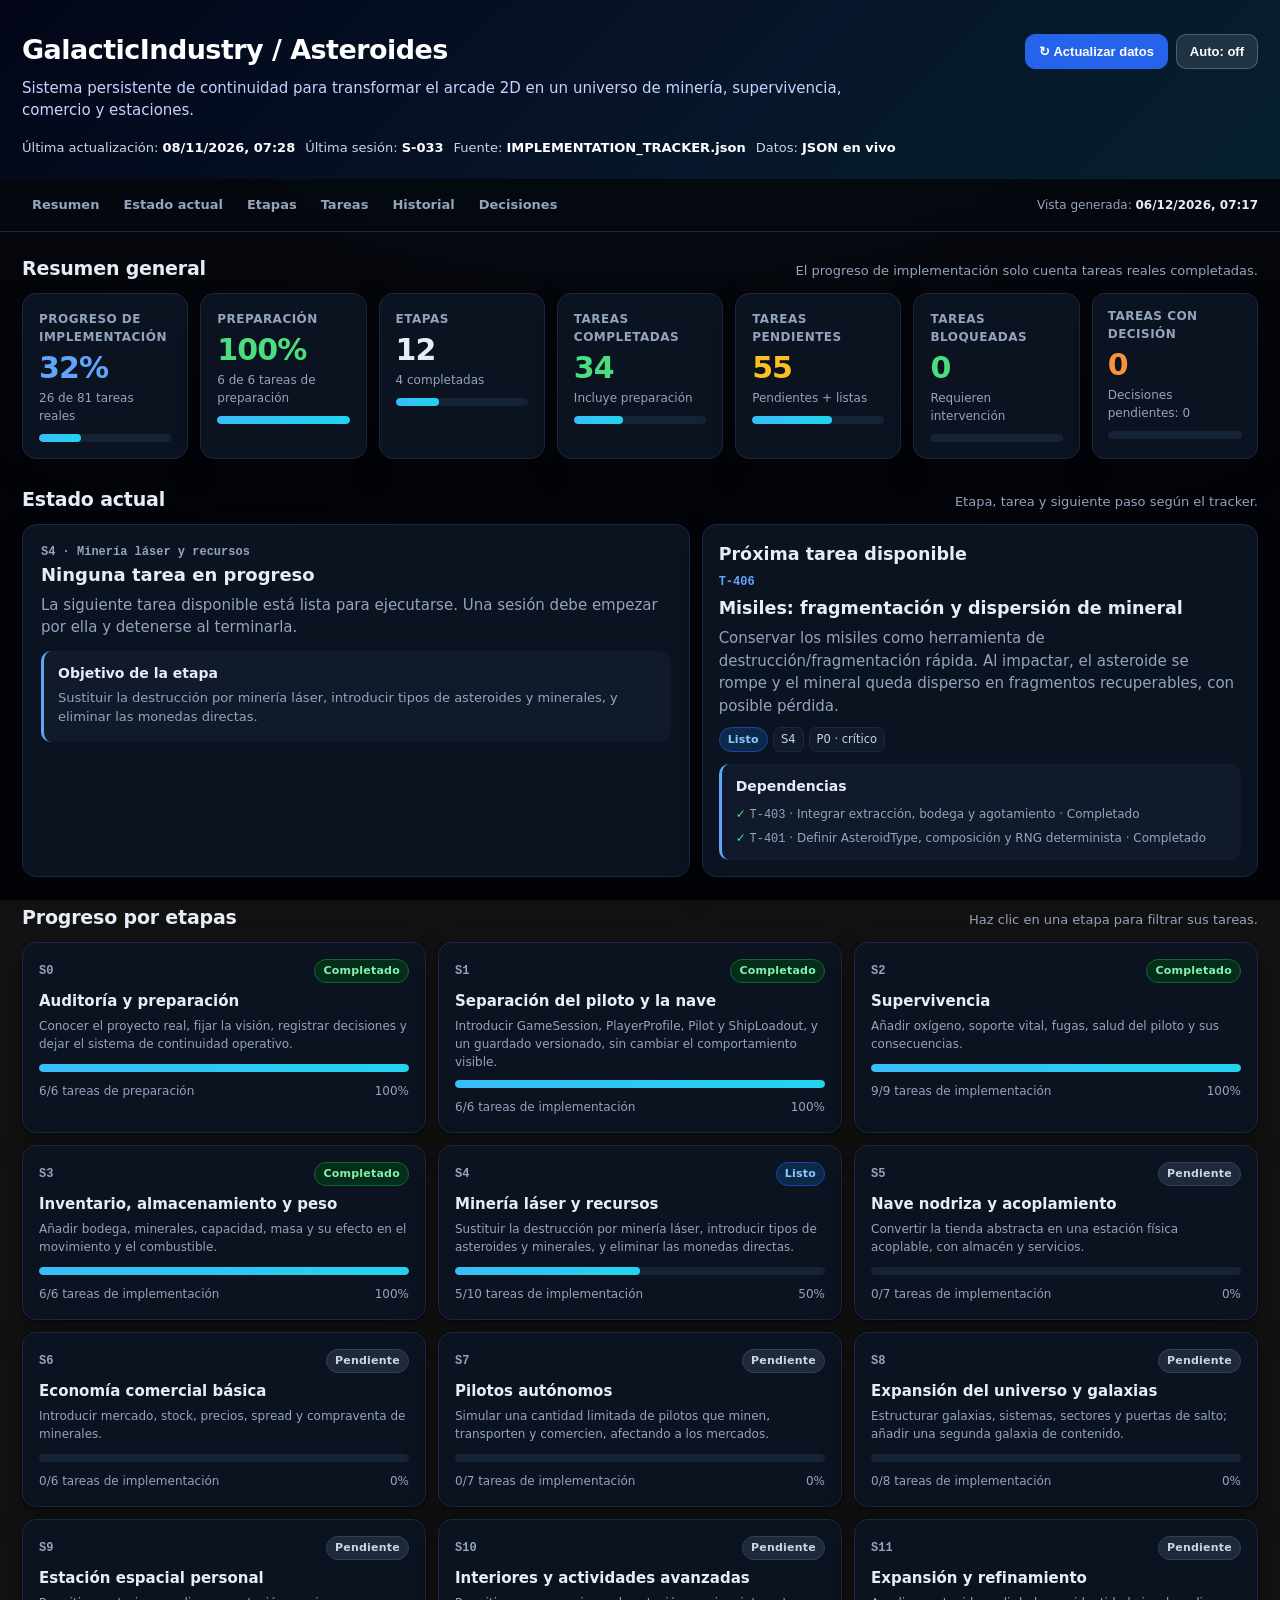
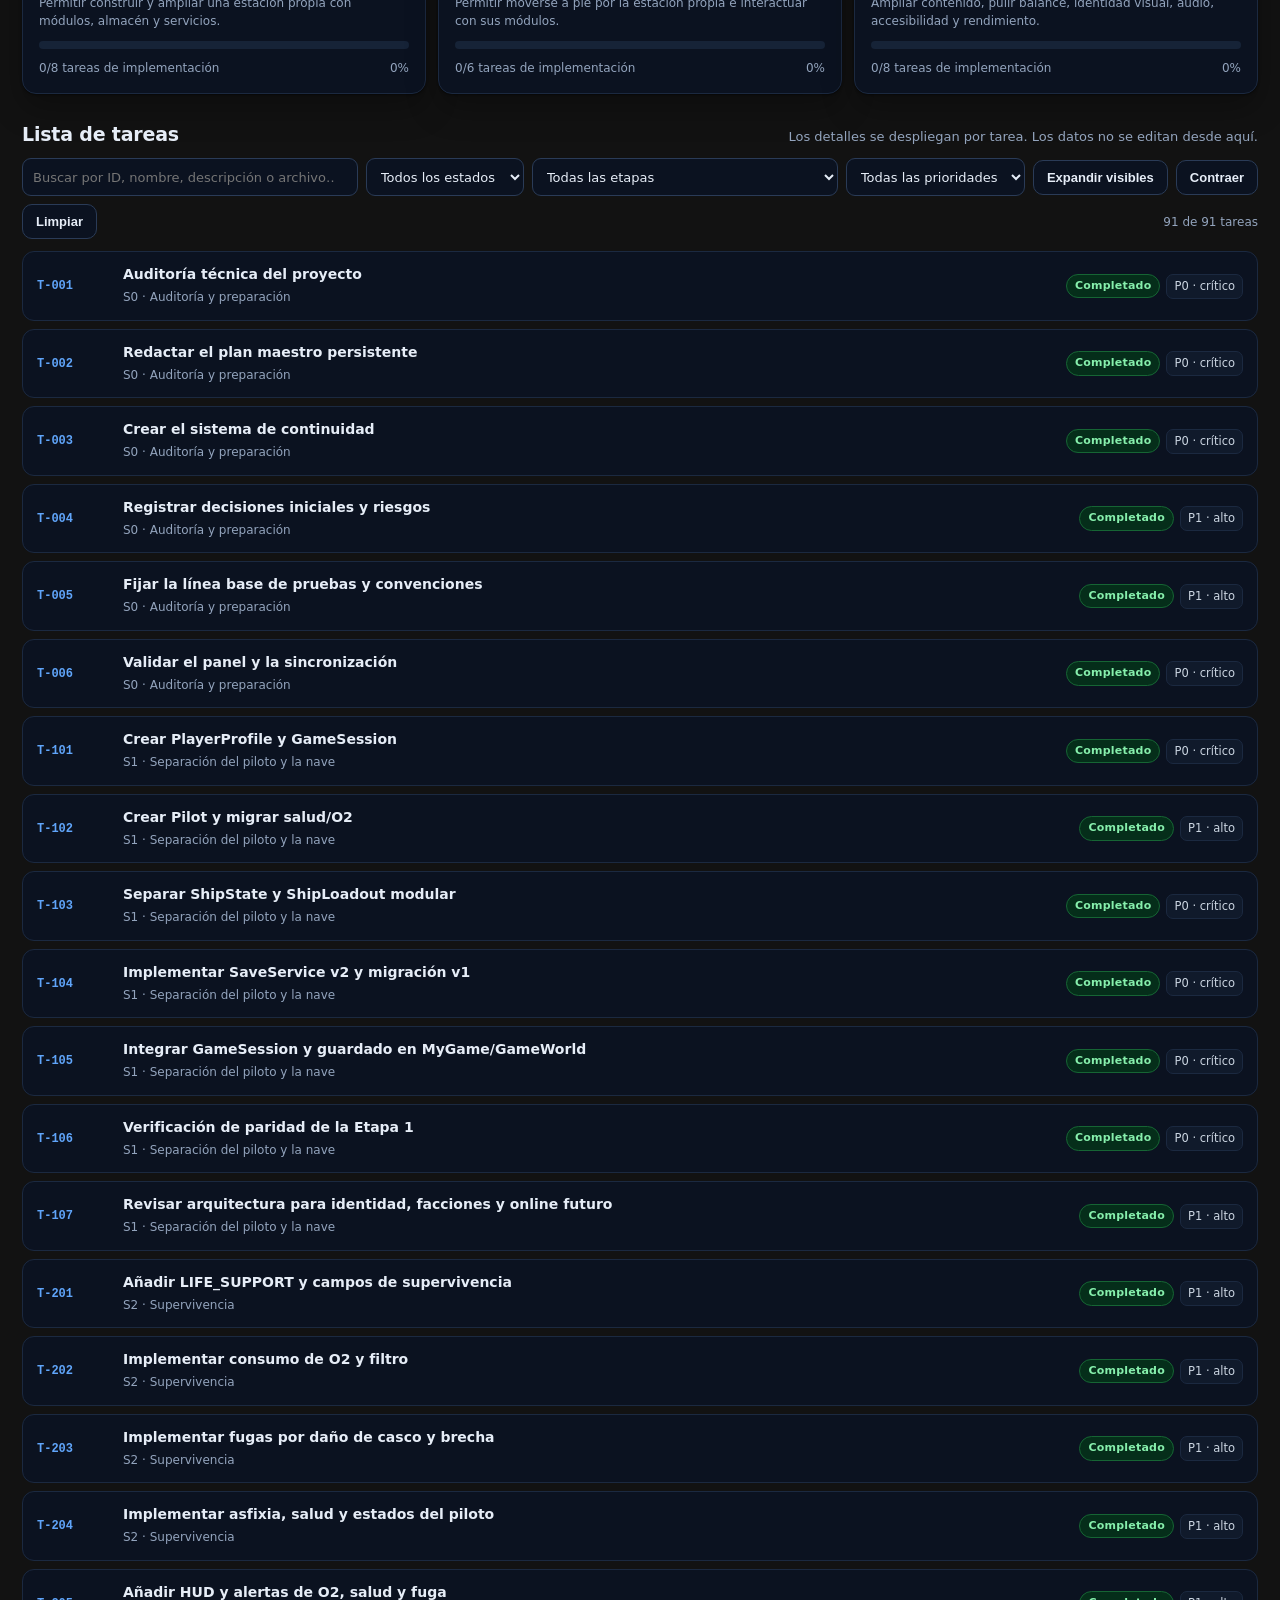
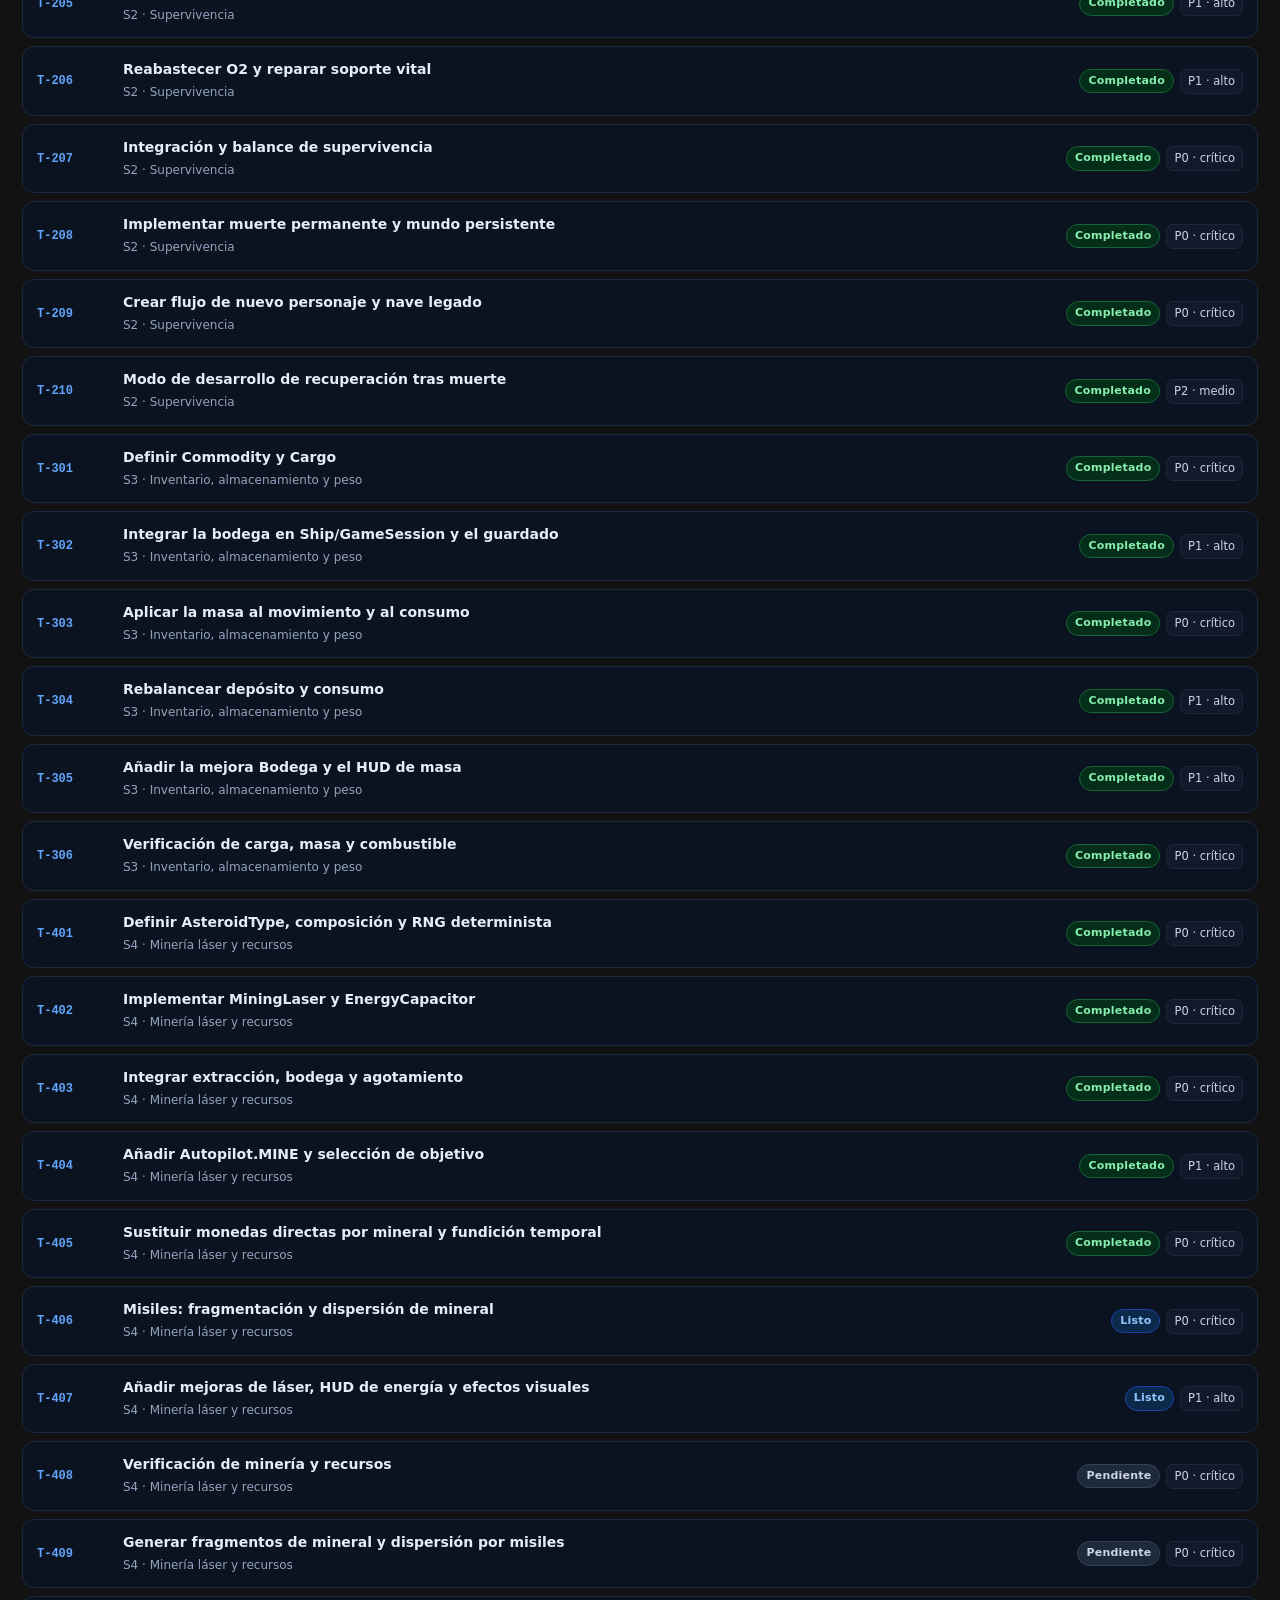
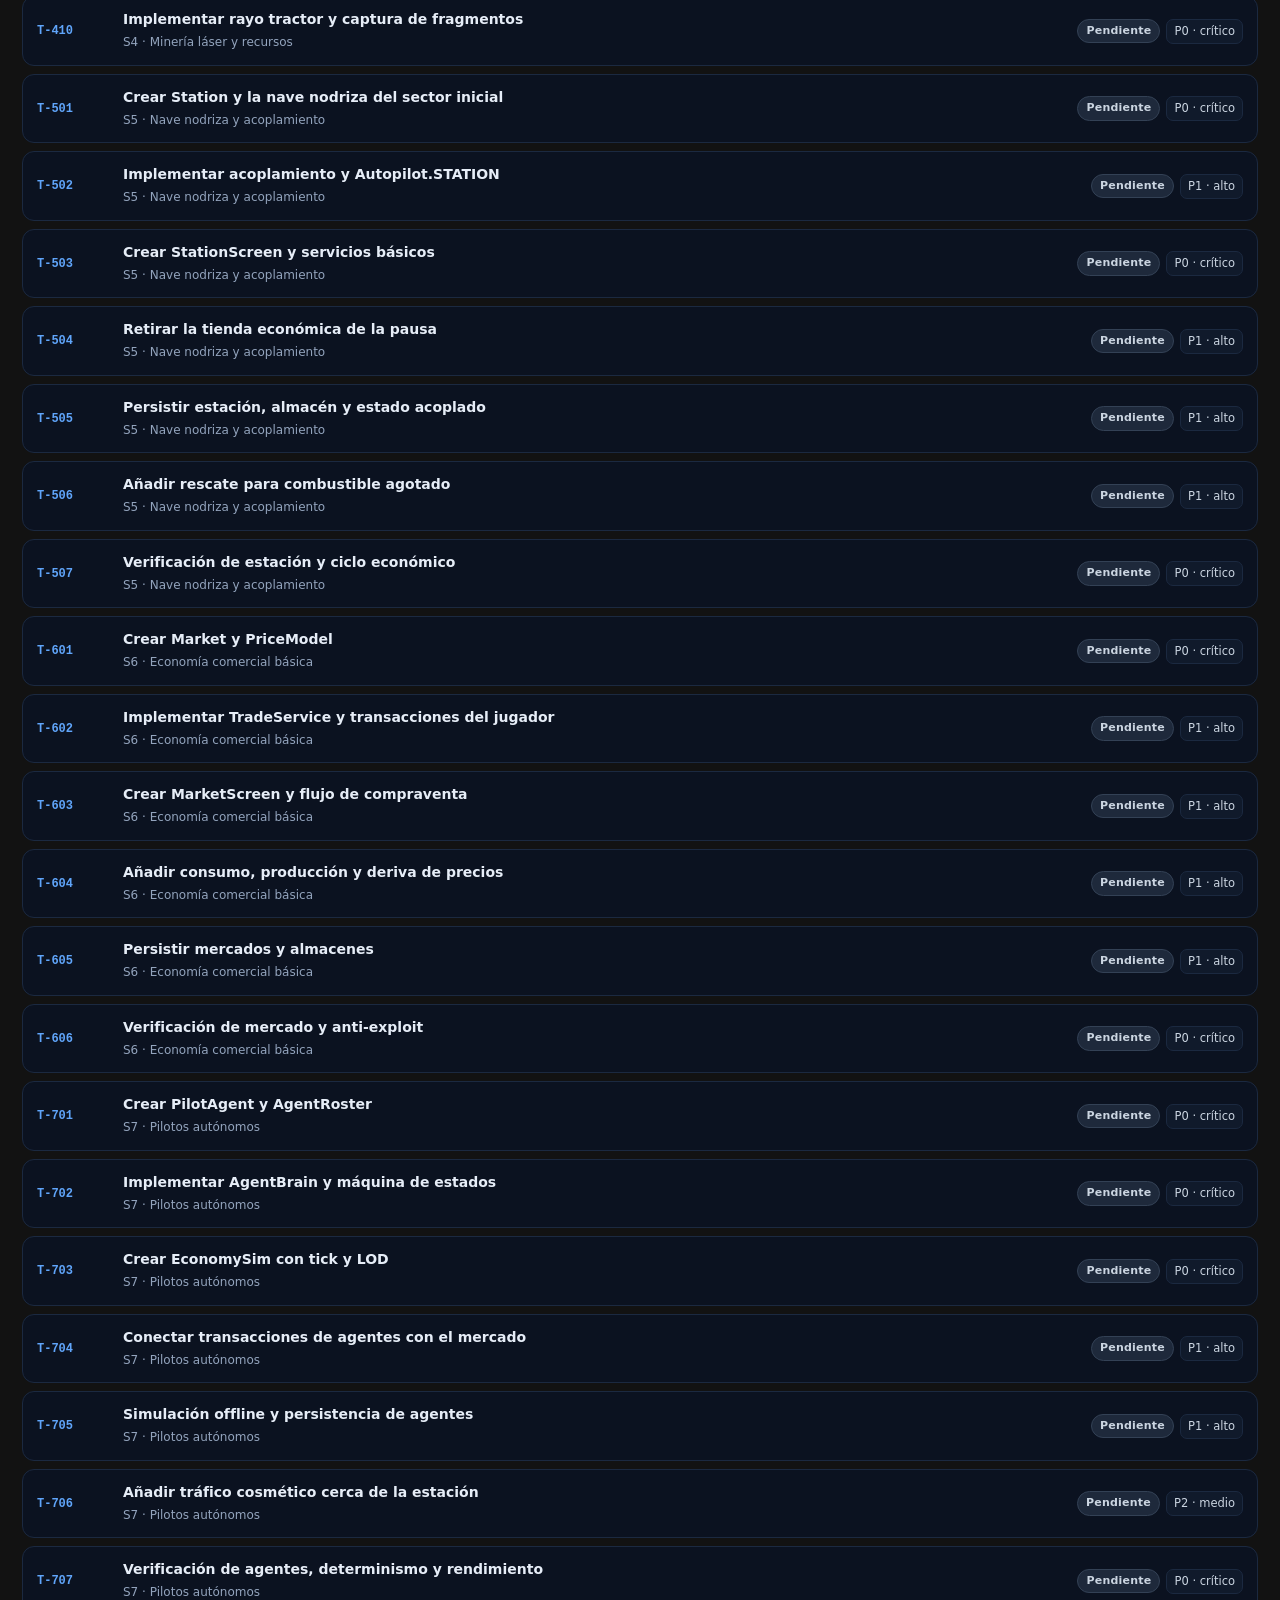
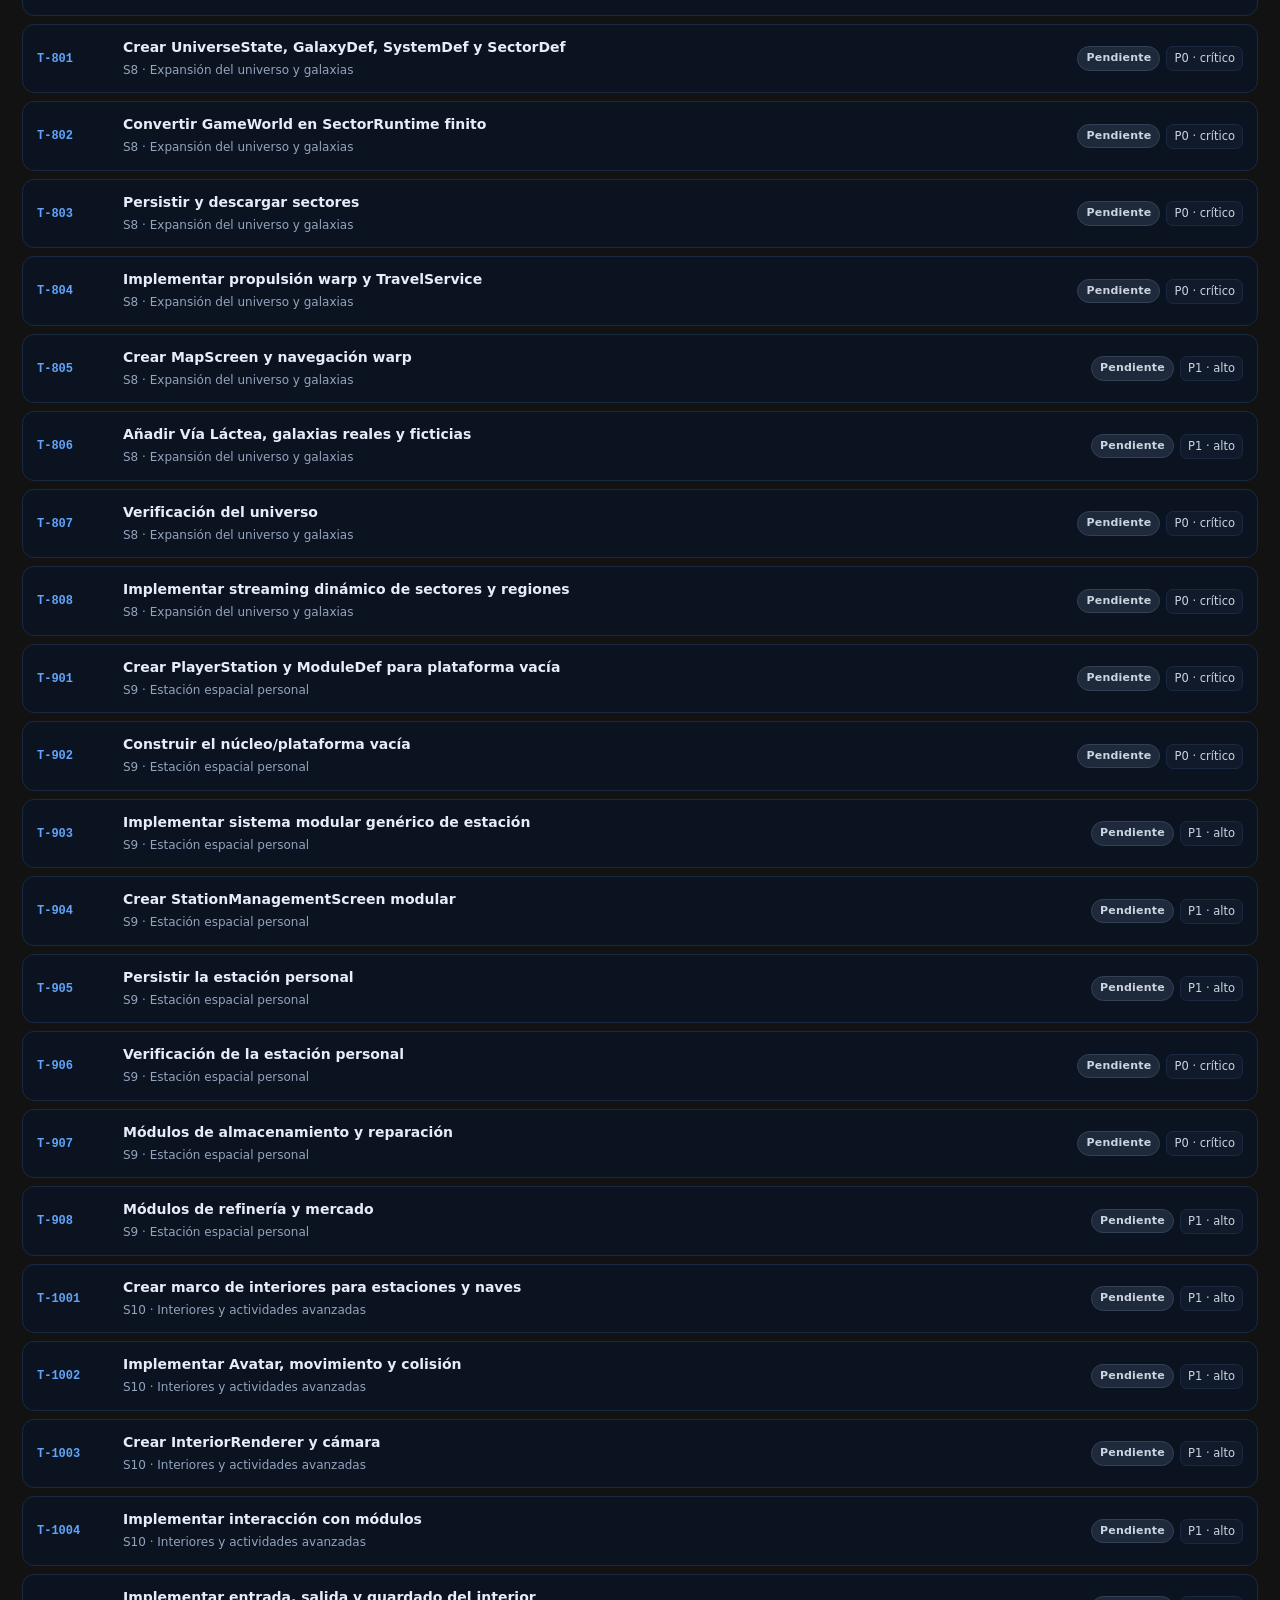
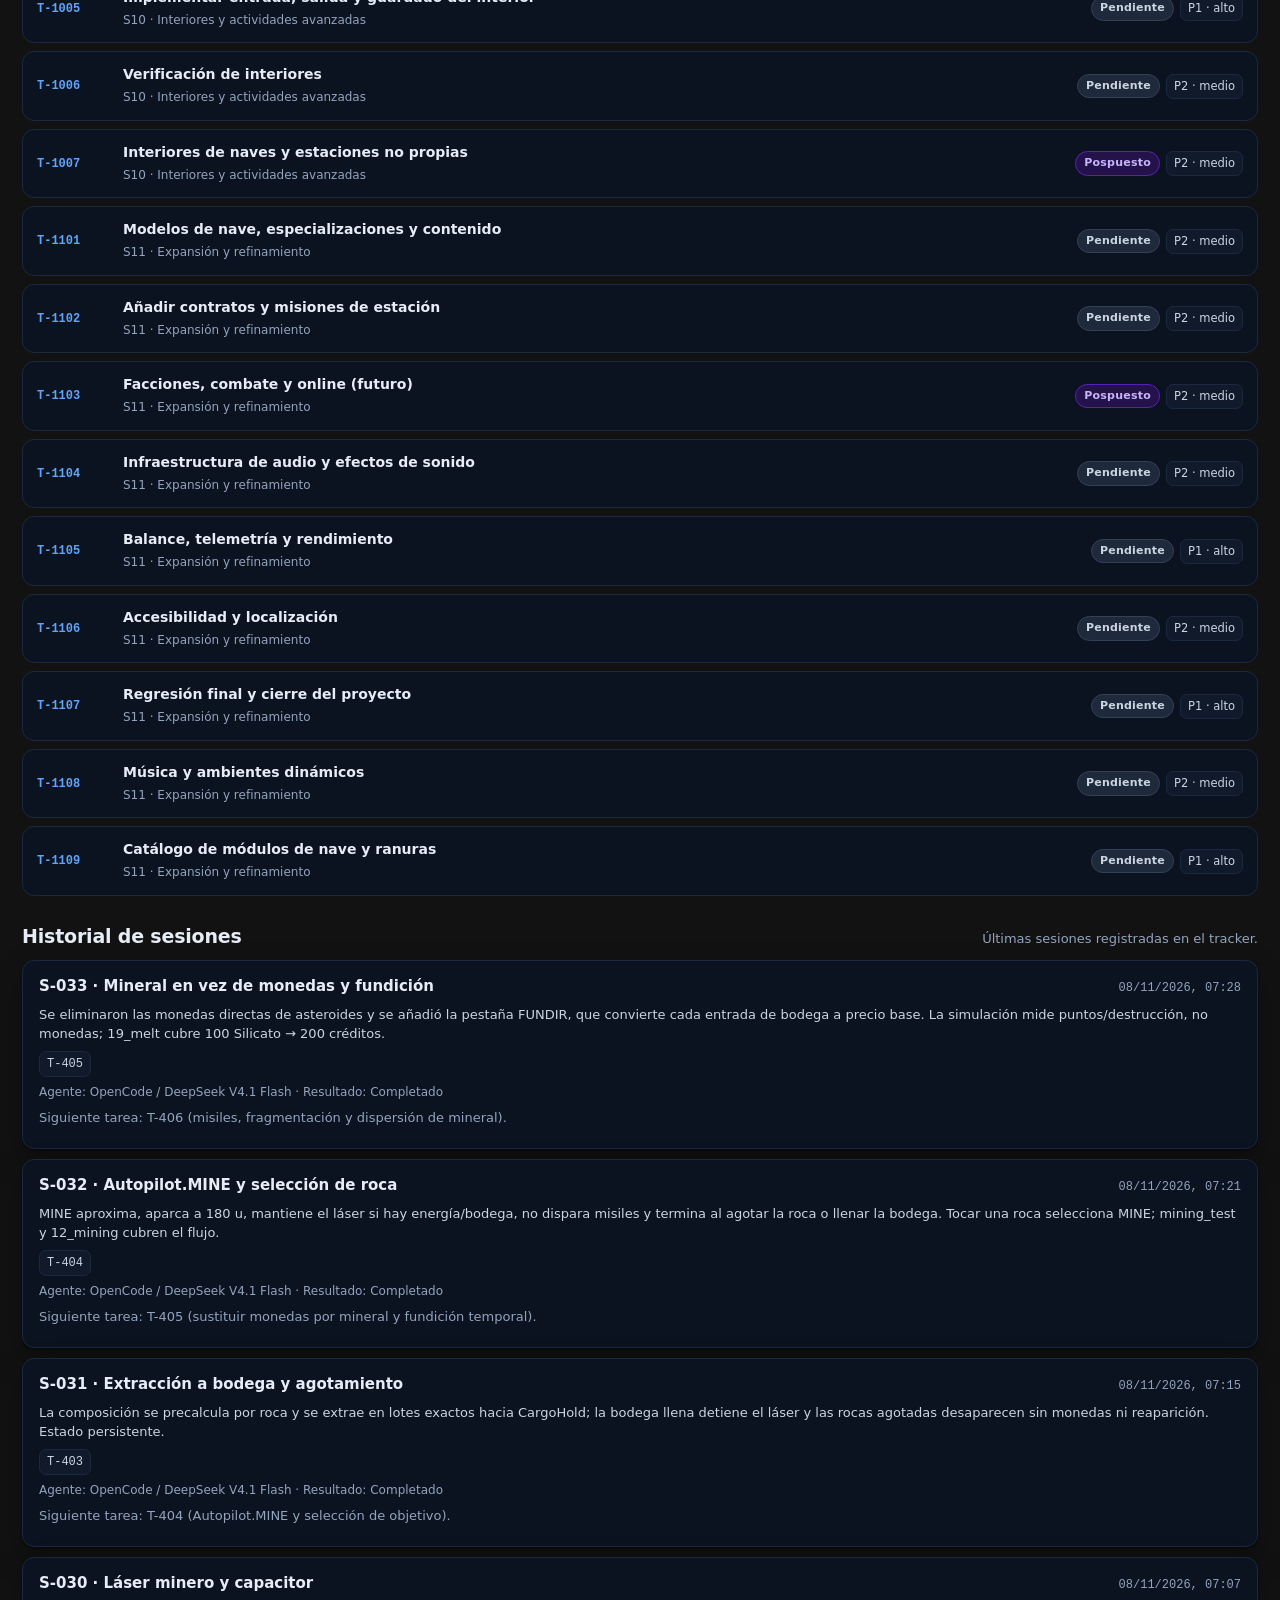
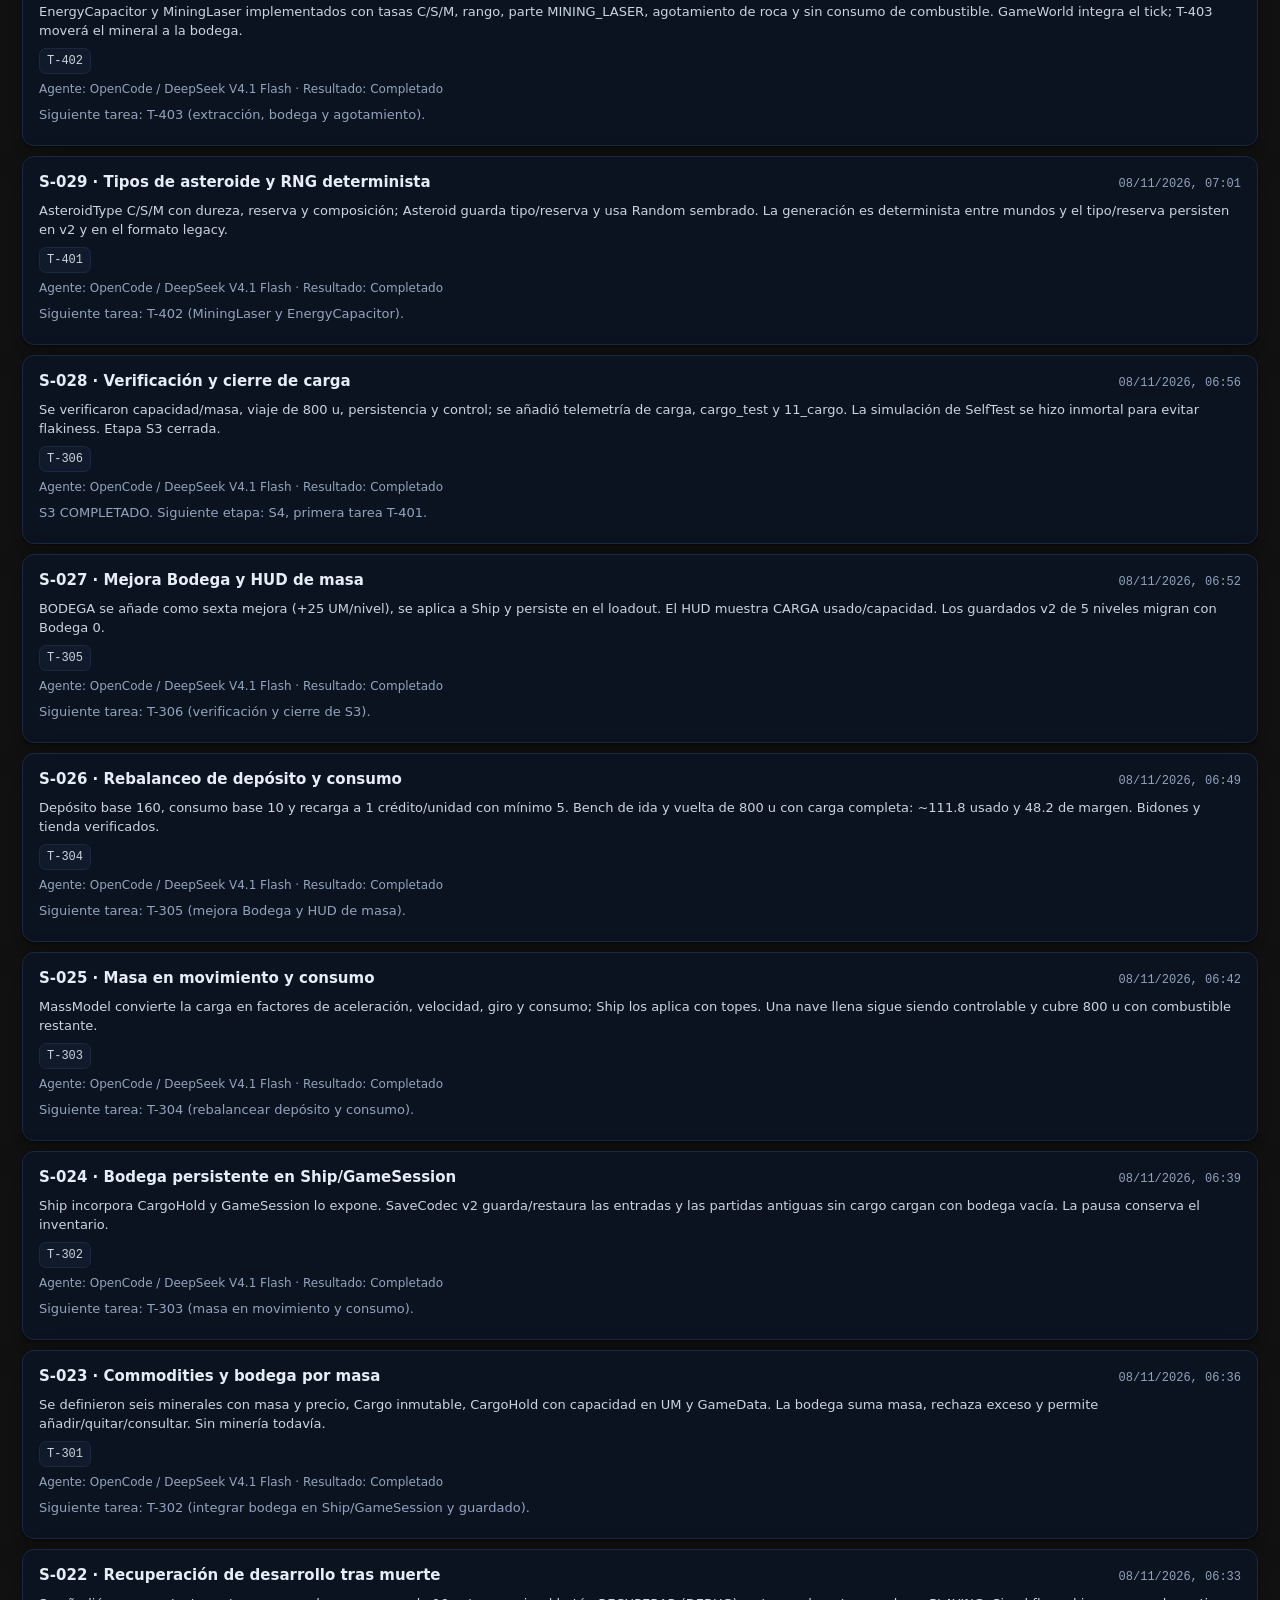
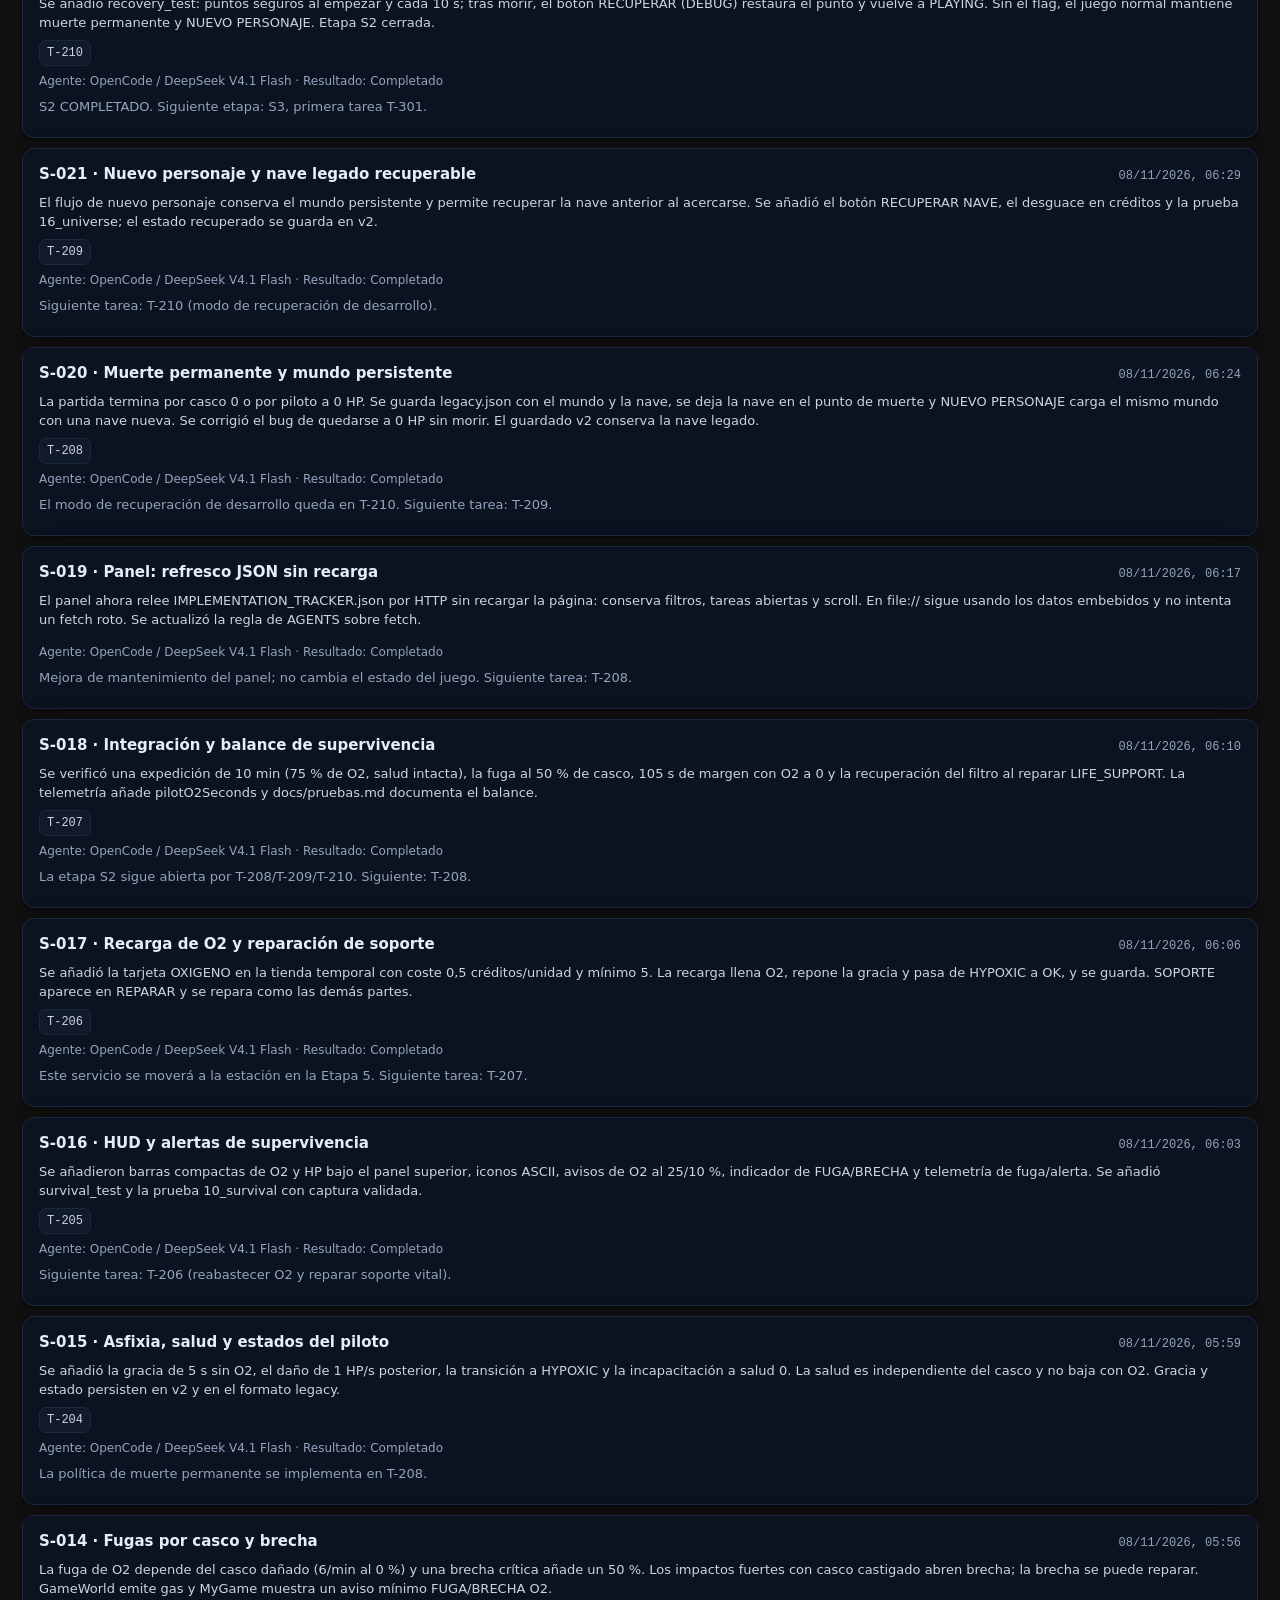
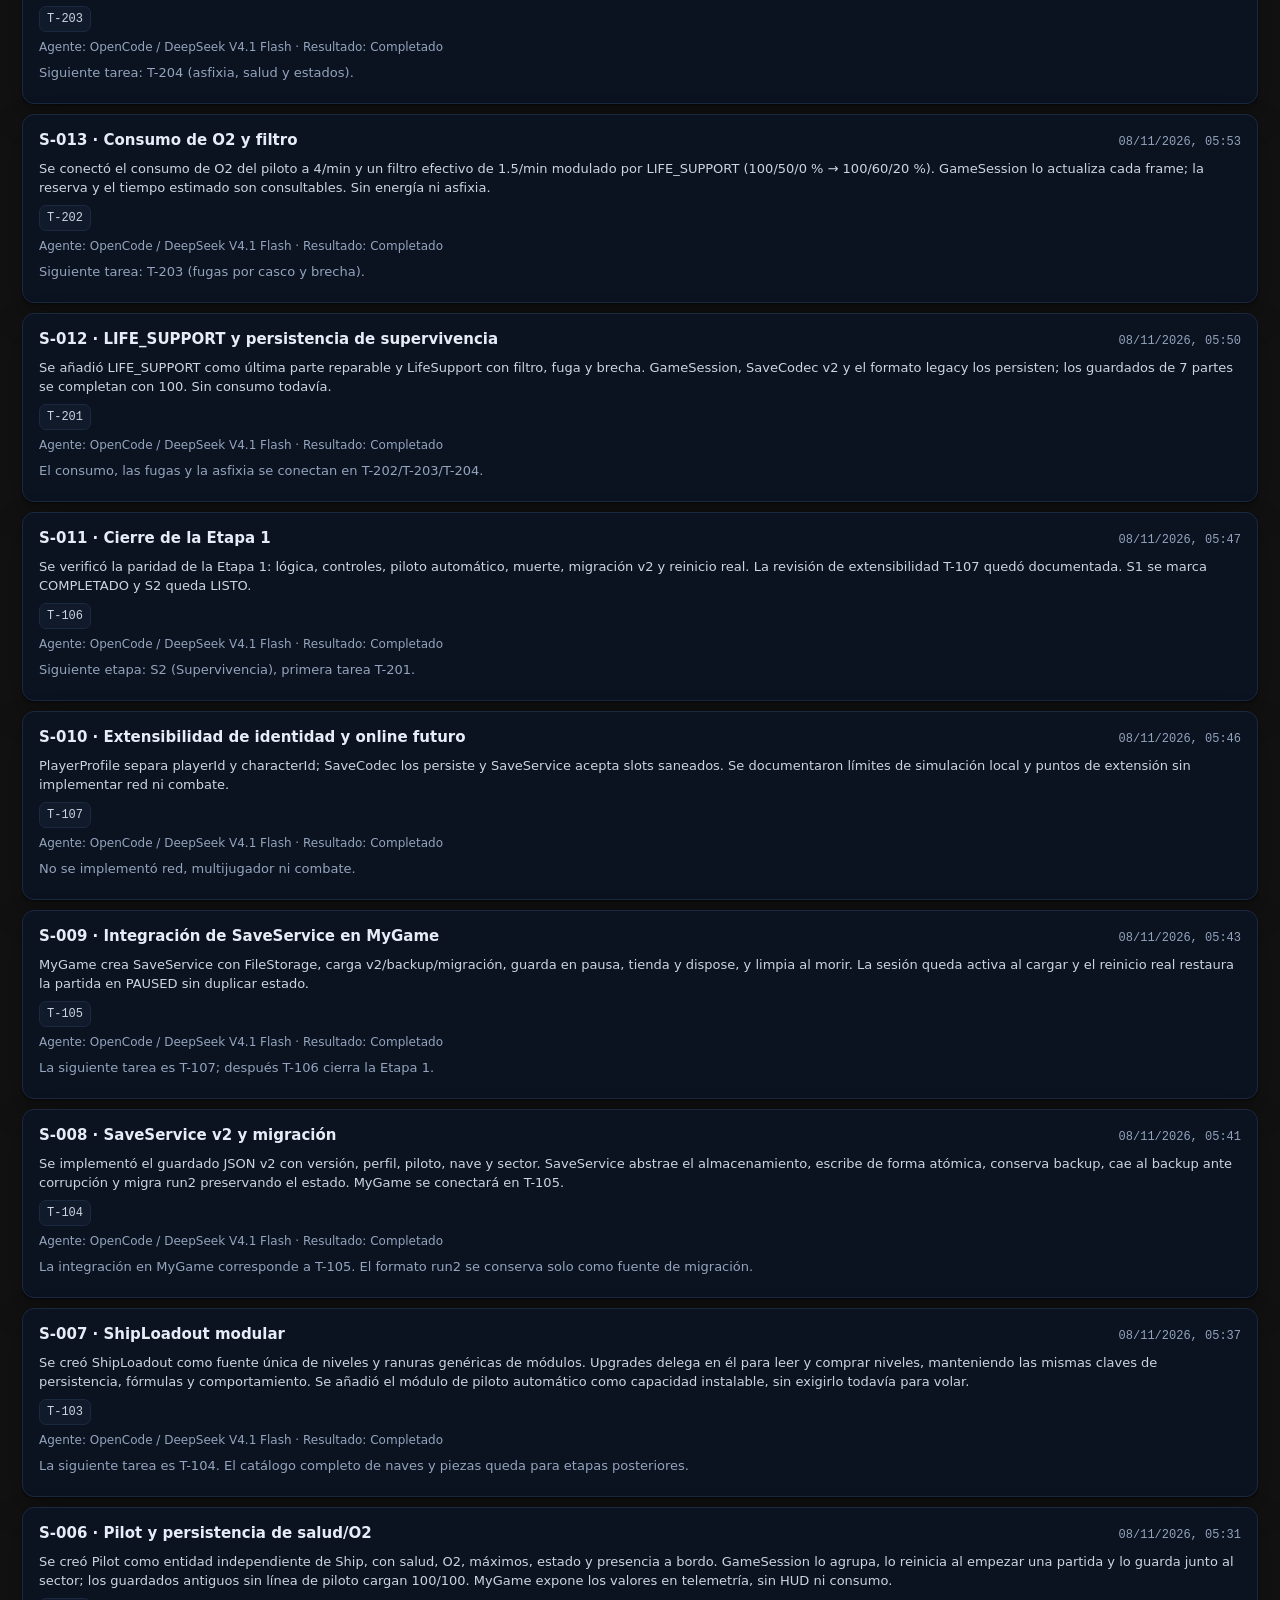
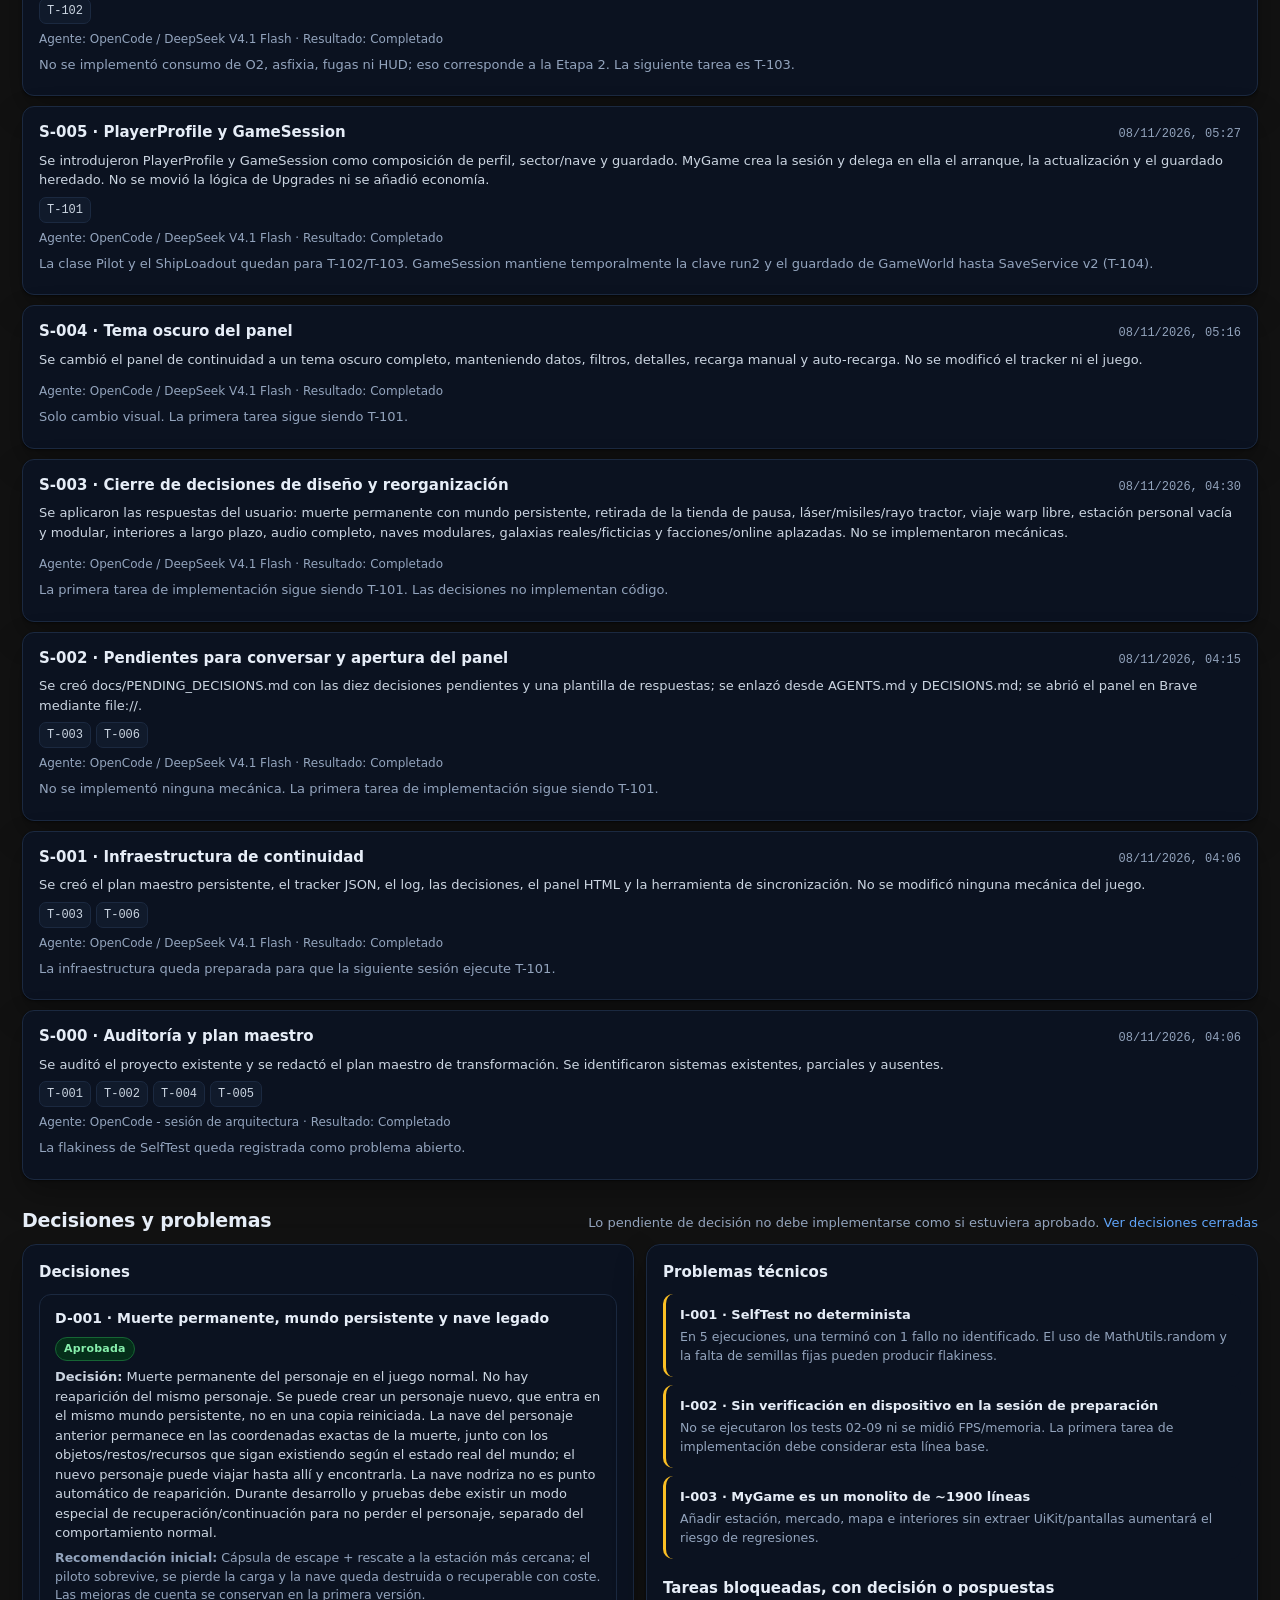
==== commit 58f4d40d: "T-405: mineral en vez de monedas y fundicion" ====
--- a/docs/PROJECT_DASHBOARD.html
+++ b/docs/PROJECT_DASHBOARD.html
@@ -611,24 +611,23 @@
     "project": "GalacticIndustry",
     "displayName": "GalacticIndustry / Asteroides",
     "description": "Sistema persistente de continuidad para transformar el arcade 2D en un universo de minería, supervivencia, comercio y estaciones.",
-    "lastUpdated": "2026-11-08T01:21:00-06:00",
-    "lastSessionId": "S-032",
+    "lastUpdated": "2026-11-08T01:28:00-06:00",
+    "lastSessionId": "S-033",
     "lastVerification": {
-      "date": "2026-11-08T01:21:00-06:00",
+      "date": "2026-11-08T01:28:00-06:00",
       "result": "OK",
       "checks": [
         "tools/run-tests.sh 01_logic: SelfTest TODO OK",
-        "Autopilot.MINE aproxima, mantiene el láser y llena la bodega",
-        "MINE no dispara misiles y termina al agotar la roca",
-        "MINE se detiene con la bodega llena",
-        "12_mining: 15 UM, masa 14+, sin misiles ni monedas",
-        "04_autopilot sigue en verde",
+        "Destruir/minar no da monedas",
+        "El mineral va a la bodega y la simulación destruye asteroides",
+        "FUNDIR convierte 100 Silicato en 200 créditos y vacía la bodega",
+        "12_mining y 03_controls: OK",
         "python3 tools/sync-dashboard.py --check"
       ]
     },
     "currentStageId": "S4",
     "currentTaskId": null,
-    "nextTaskId": "T-405",
+    "nextTaskId": "T-406",
     "preparationComplete": true,
     "implementationStarted": true,
     "progressDefinition": "Se calcula solo con tareas category=implementation y countsForProgress=true en estado COMPLETADO. Las tareas de preparación no cuentan como implementación del juego.",
@@ -2778,7 +2777,7 @@
       "description": "Eliminar la recompensa en monedas de los asteroides y añadir una conversión temporal de mineral a créditos.",
       "category": "implementation",
       "priority": "P0",
-      "status": "LISTO",
+      "status": "COMPLETADO",
       "countsForProgress": true,
       "dependencies": [
         "T-403",
@@ -2804,10 +2803,41 @@
         "03_controls"
       ],
       "technicalNotes": "Mantener el juego jugable entre Etapa 4 y Etapa 5.",
-      "executionLog": [],
-      "evidence": [],
-      "createdAt": "2026-11-07",
-      "updatedAt": "2026-11-07"
+      "executionLog": [
+        {
+          "sessionId": "S-033",
+          "date": "2026-11-08T01:28:00-06:00",
+          "agent": "OpenCode / DeepSeek V4.1 Flash",
+          "status": "COMPLETADO",
+          "summary": "Se eliminó la recompensa en monedas de los asteroides y se añadió FUNDIR: cada entrada de bodega se convierte a precio base en créditos. La bodega se vacía y el puente queda documentado hasta la estación de S5.",
+          "files": [
+            "src/com/example/codegame/GameWorld.java",
+            "src/com/example/codegame/Asteroid.java",
+            "src/com/example/codegame/MyGame.java",
+            "src/com/example/codegame/Upgrades.java",
+            "src/com/example/codegame/SelfTest.java",
+            "tools/tests/19_melt.sh",
+            "tools/tests/testlib.sh"
+          ],
+          "tests": [
+            "01_logic",
+            "12_mining",
+            "03_controls",
+            "19_melt"
+          ],
+          "outcome": "Completado"
+        }
+      ],
+      "evidence": [
+        "PASS destruir meteorito no da monedas",
+        "PASS minar no da monedas",
+        "PASS fundir hielo a precio base; PASS fundir oro a precio base",
+        "PASS la simulacion destruye asteroides",
+        "19_melt: 100 Silicato -> 200 créditos y bodega vacía",
+        "12_mining y 03_controls OK"
+      ],
+      "createdAt": "2026-11-07",
+      "updatedAt": "2026-11-08T01:28:00-06:00"
     },
     {
       "id": "T-406",
@@ -2816,7 +2846,7 @@
       "description": "Conservar los misiles como herramienta de destrucción/fragmentación rápida. Al impactar, el asteroide se rompe y el mineral queda disperso en fragmentos recuperables, con posible pérdida.",
       "category": "implementation",
       "priority": "P0",
-      "status": "PENDIENTE",
+      "status": "LISTO",
       "countsForProgress": true,
       "dependencies": [
         "T-403",
@@ -2857,7 +2887,7 @@
       "description": "Completar la experiencia de minería con mejoras, energía visible, haz, impacto y partículas de mineral.",
       "category": "implementation",
       "priority": "P1",
-      "status": "PENDIENTE",
+      "status": "LISTO",
       "countsForProgress": true,
       "dependencies": [
         "T-402",
@@ -5460,6 +5490,33 @@
     }
   ],
   "sessions": [
+    {
+      "id": "S-033",
+      "date": "2026-11-08T01:28:00-06:00",
+      "agent": "OpenCode / DeepSeek V4.1 Flash",
+      "title": "Mineral en vez de monedas y fundición",
+      "summary": "Se eliminaron las monedas directas de asteroides y se añadió la pestaña FUNDIR, que convierte cada entrada de bodega a precio base. La simulación mide puntos/destrucción, no monedas; 19_melt cubre 100 Silicato → 200 créditos.",
+      "tasks": [
+        "T-405"
+      ],
+      "files": [
+        "src/com/example/codegame/GameWorld.java",
+        "src/com/example/codegame/Asteroid.java",
+        "src/com/example/codegame/MyGame.java",
+        "src/com/example/codegame/Upgrades.java",
+        "src/com/example/codegame/SelfTest.java",
+        "tools/tests/19_melt.sh",
+        "tools/tests/testlib.sh"
+      ],
+      "tests": [
+        "tools/run-tests.sh 01_logic",
+        "tools/run-tests.sh --no-build 12_mining",
+        "tools/run-tests.sh --no-build 03_controls",
+        "tools/run-tests.sh --no-build 19_melt"
+      ],
+      "outcome": "Completado",
+      "notes": "Siguiente tarea: T-406 (misiles, fragmentación y dispersión de mineral)."
+    },
     {
       "id": "S-032",
       "date": "2026-11-08T01:21:00-06:00",
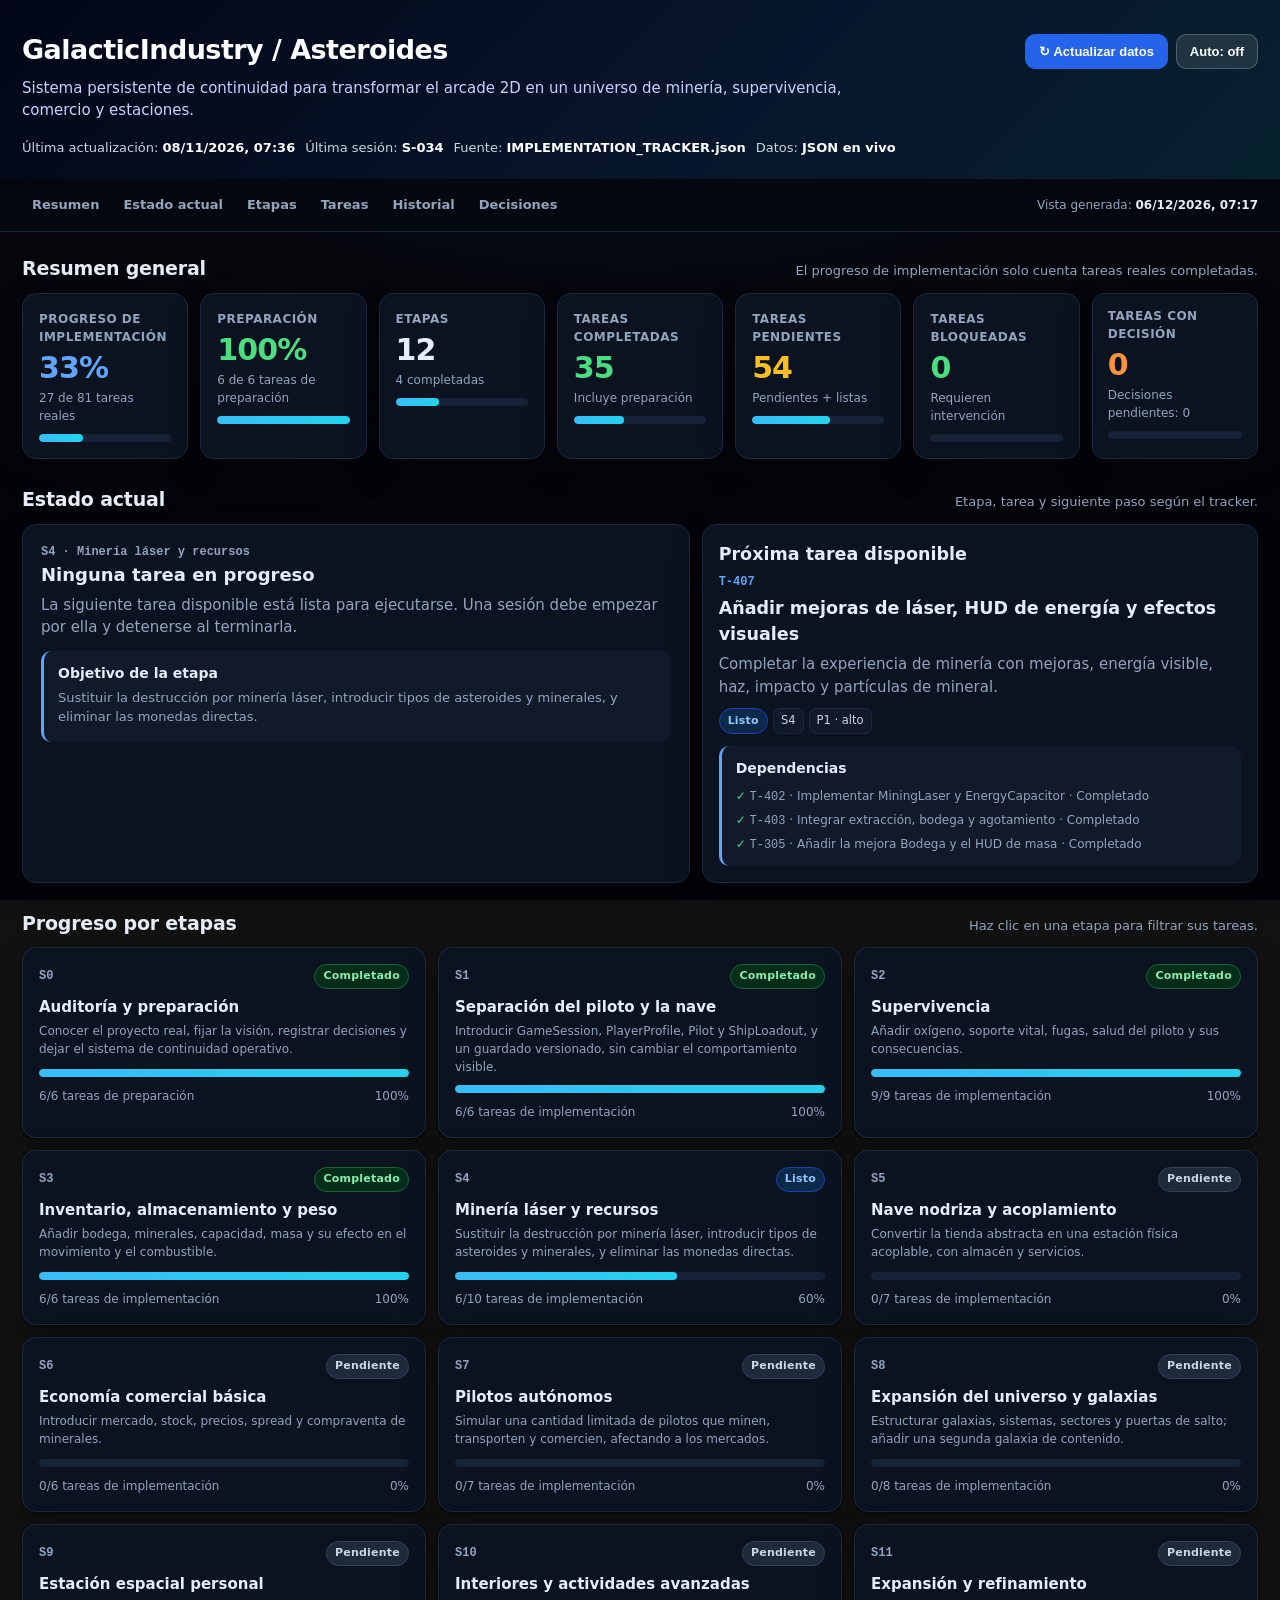
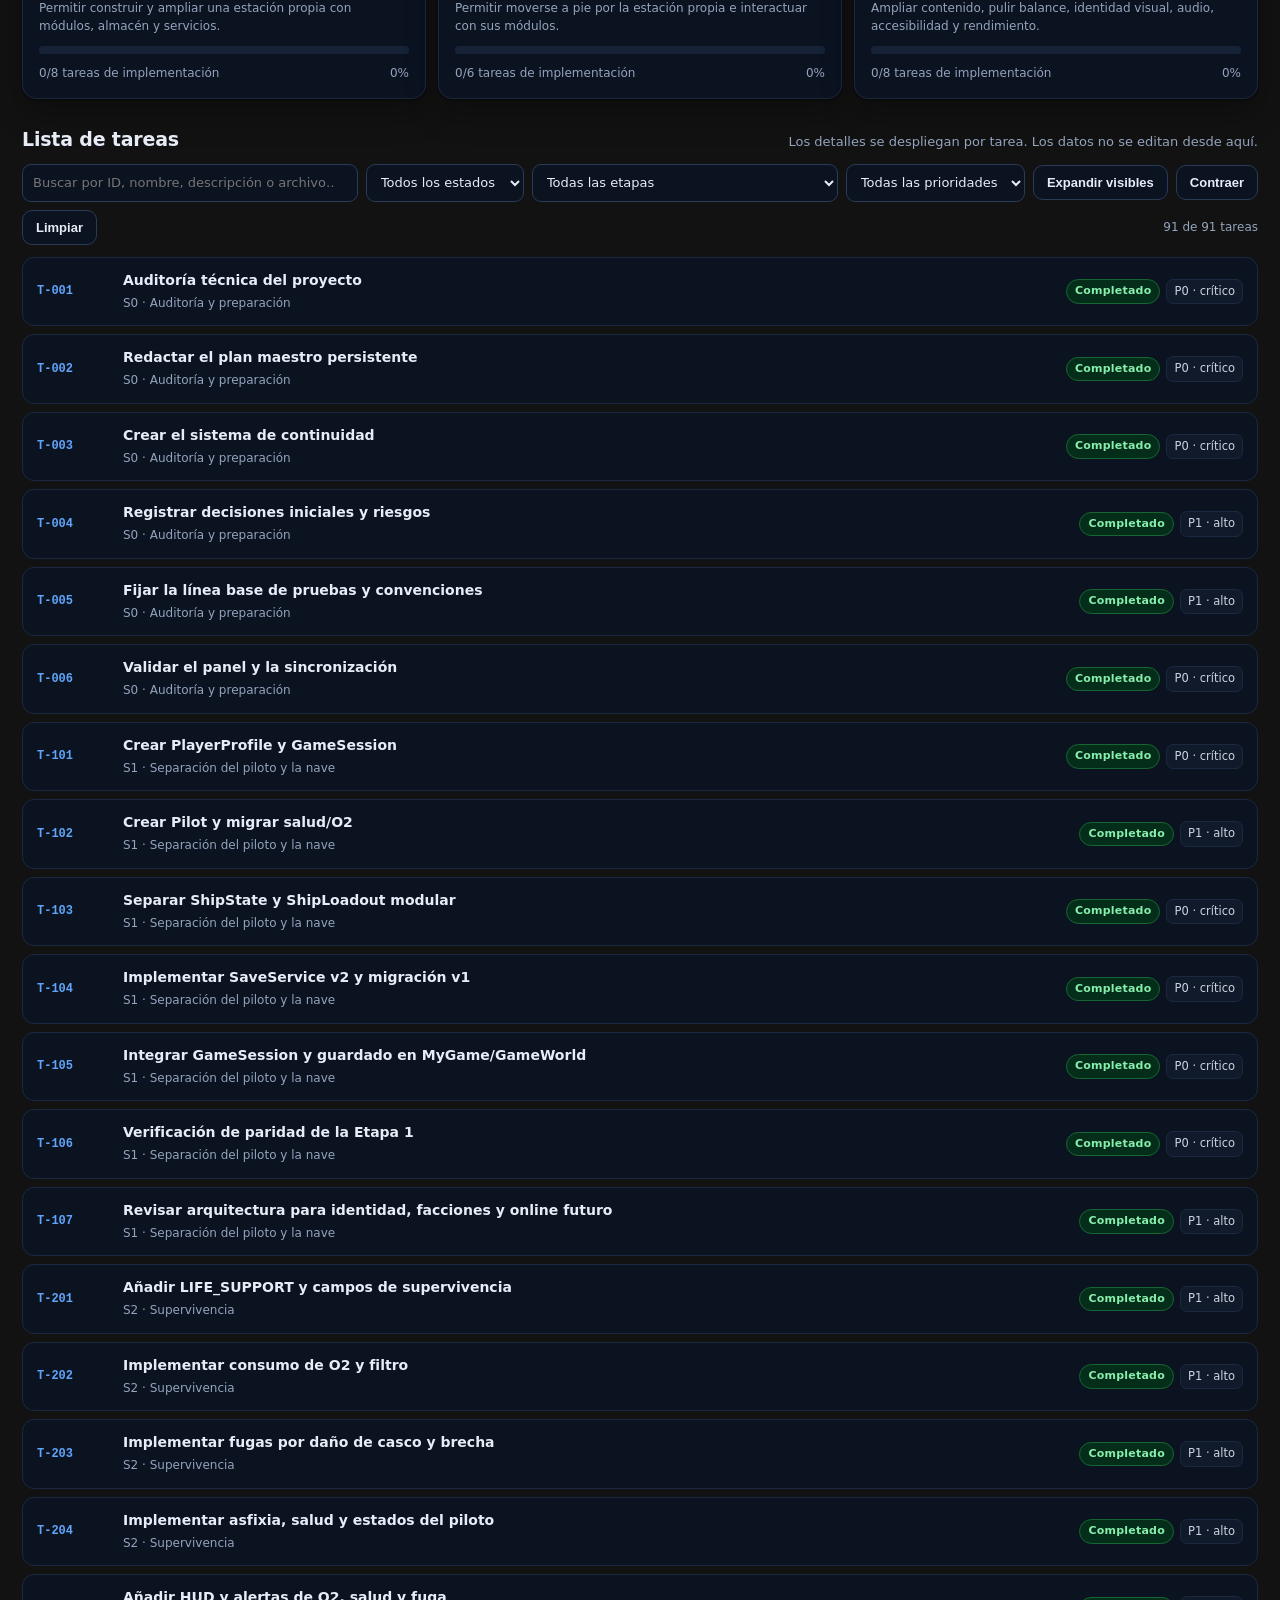
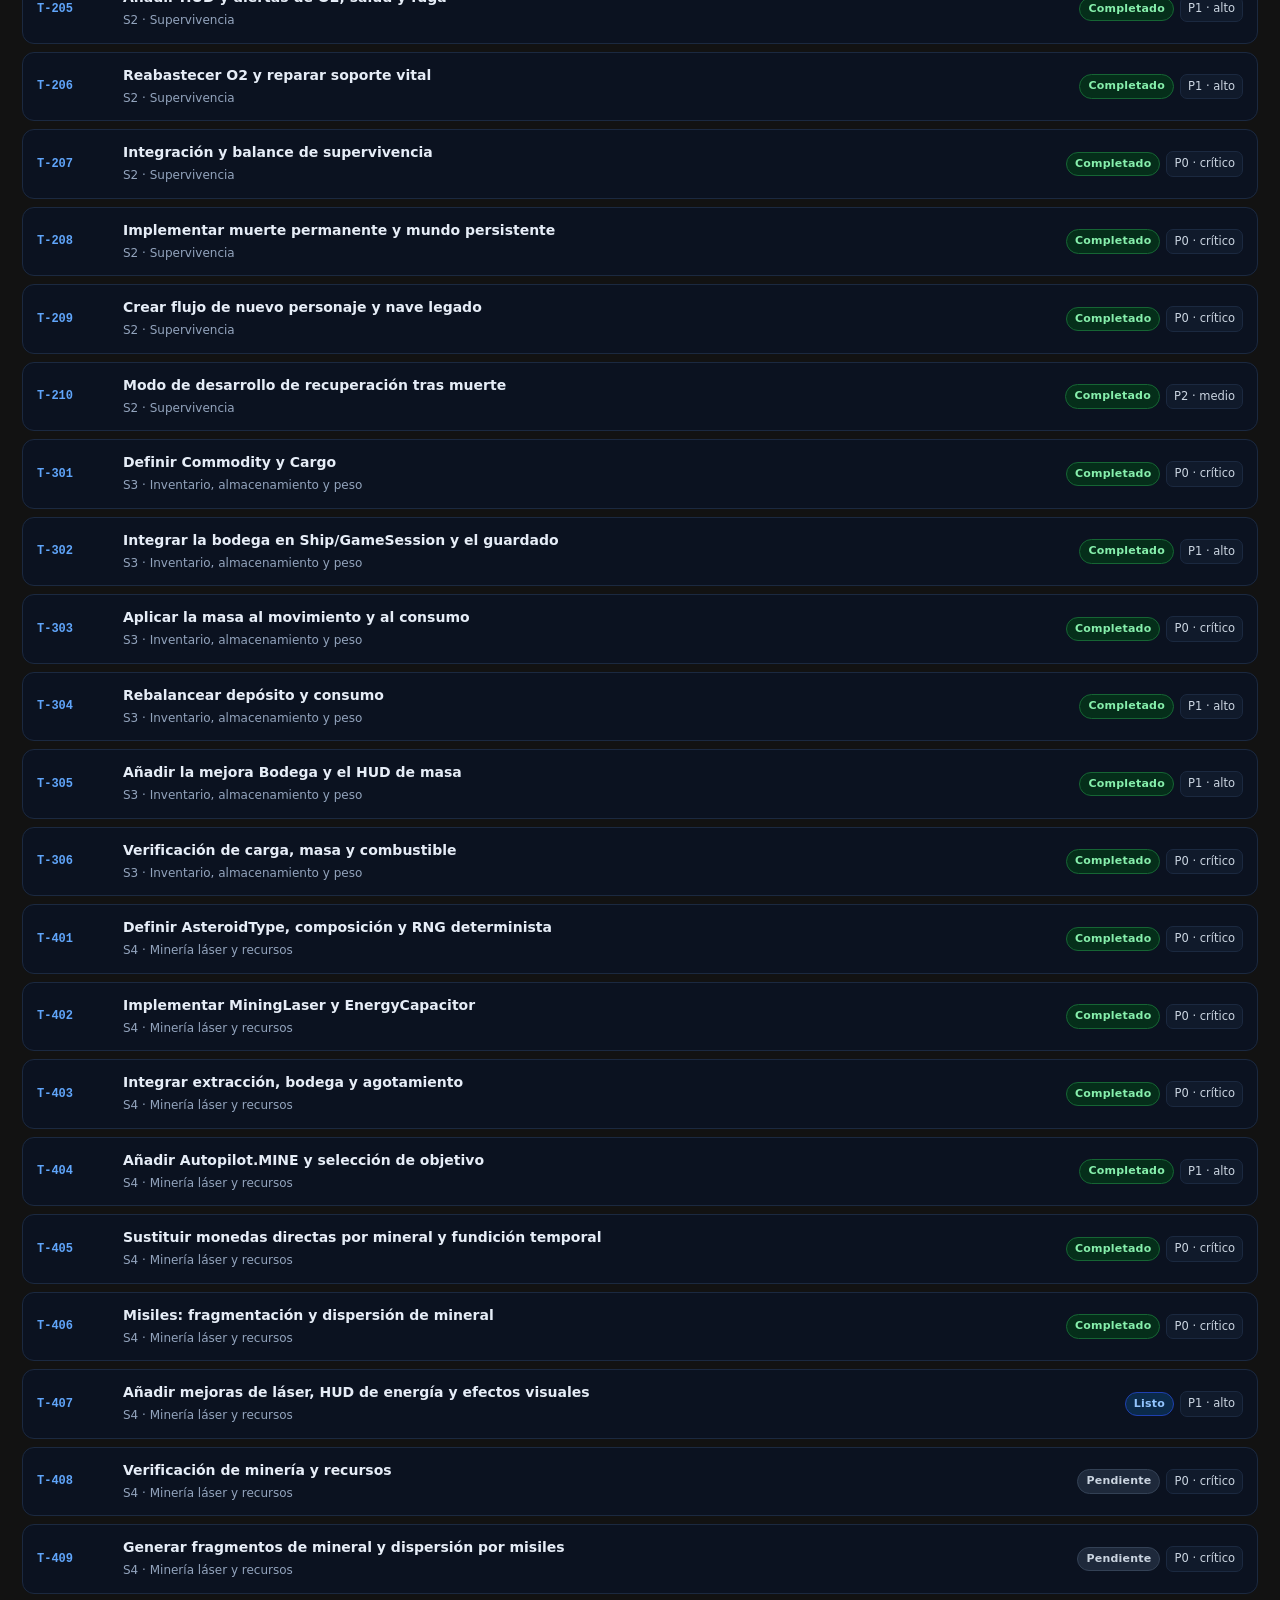
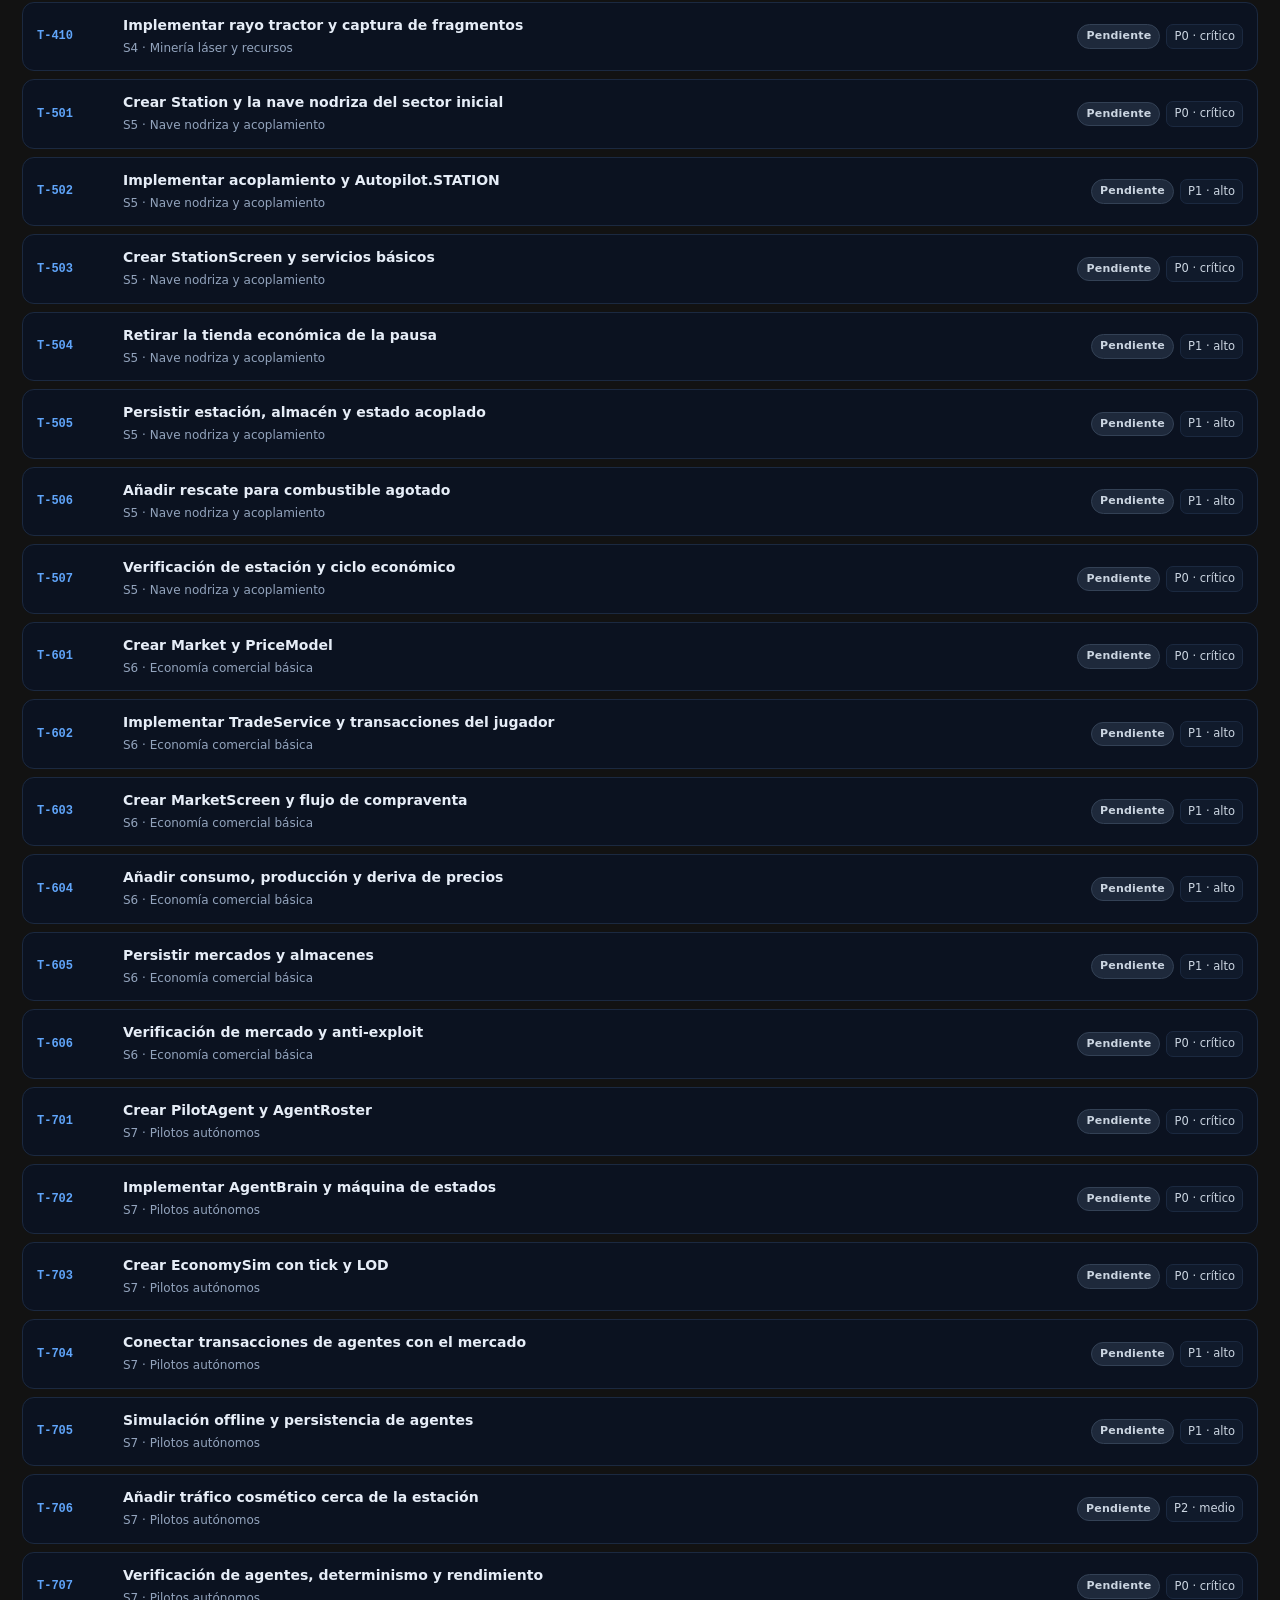
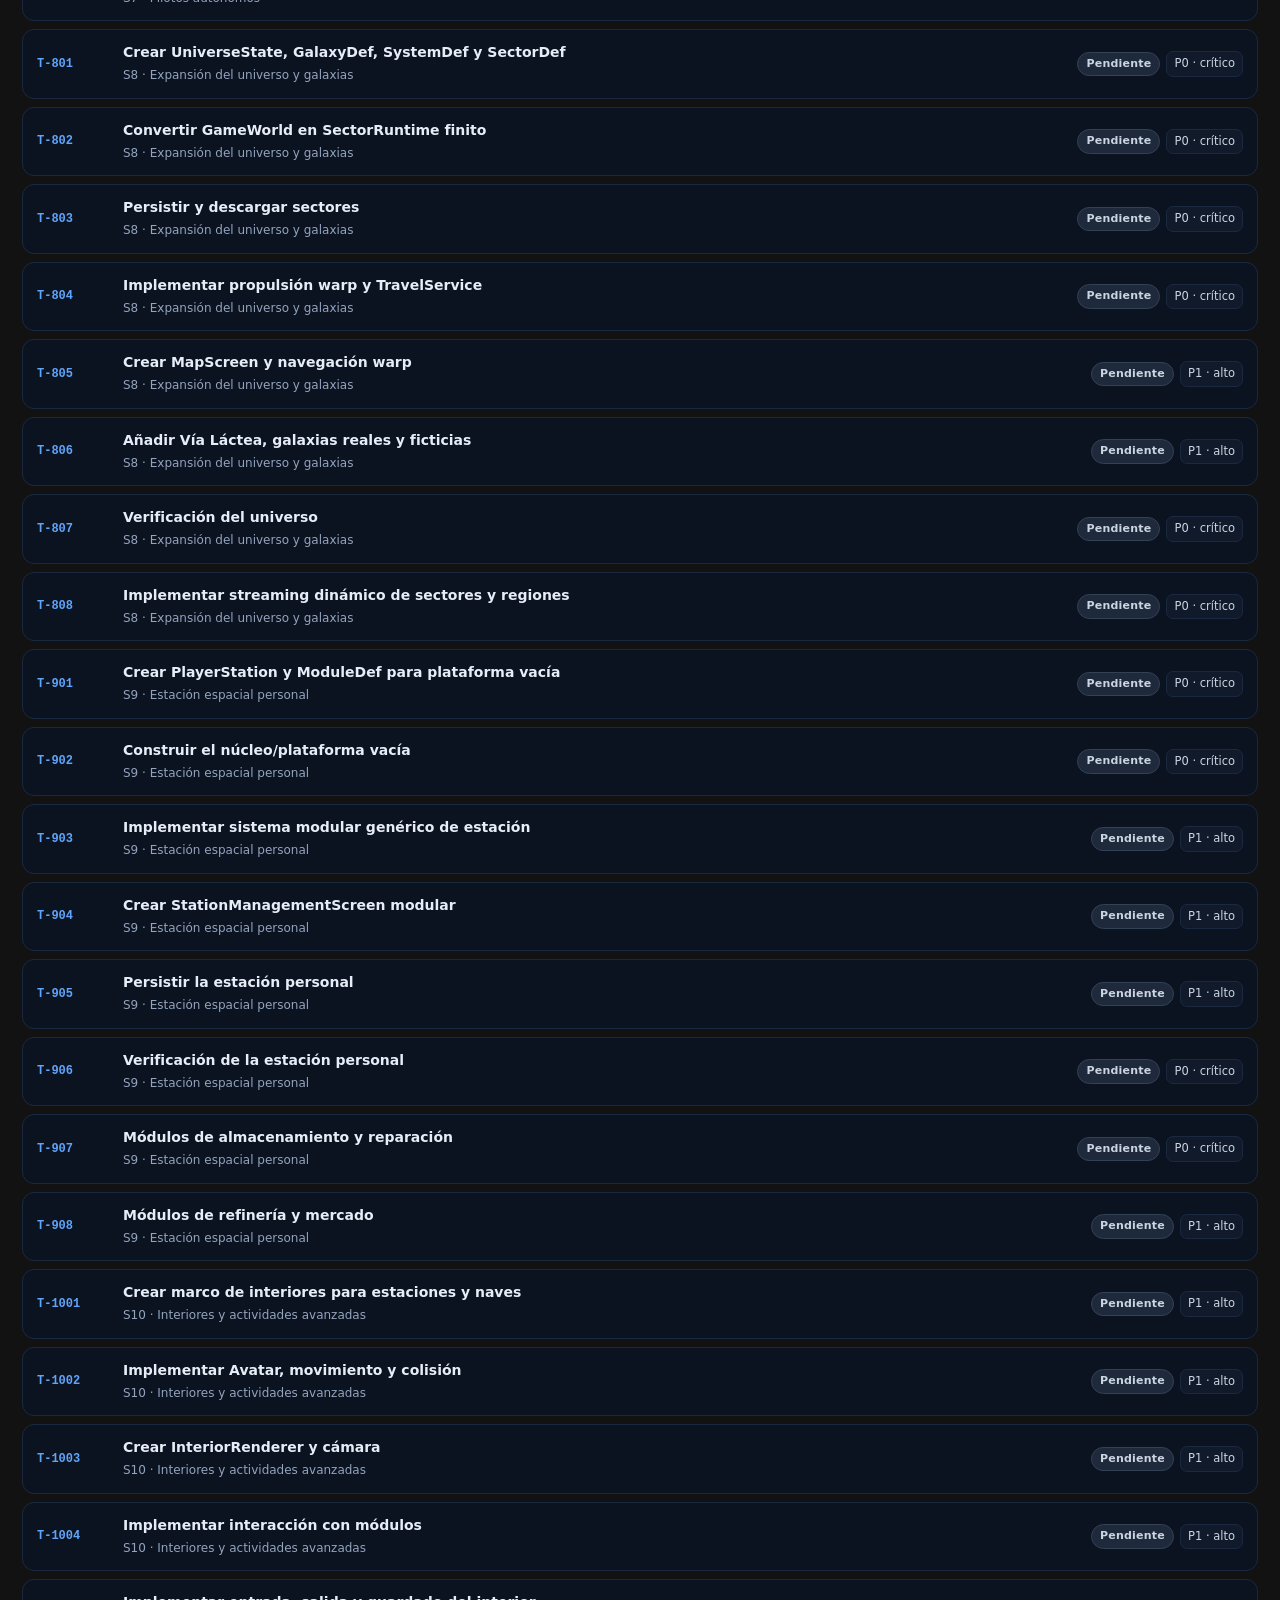
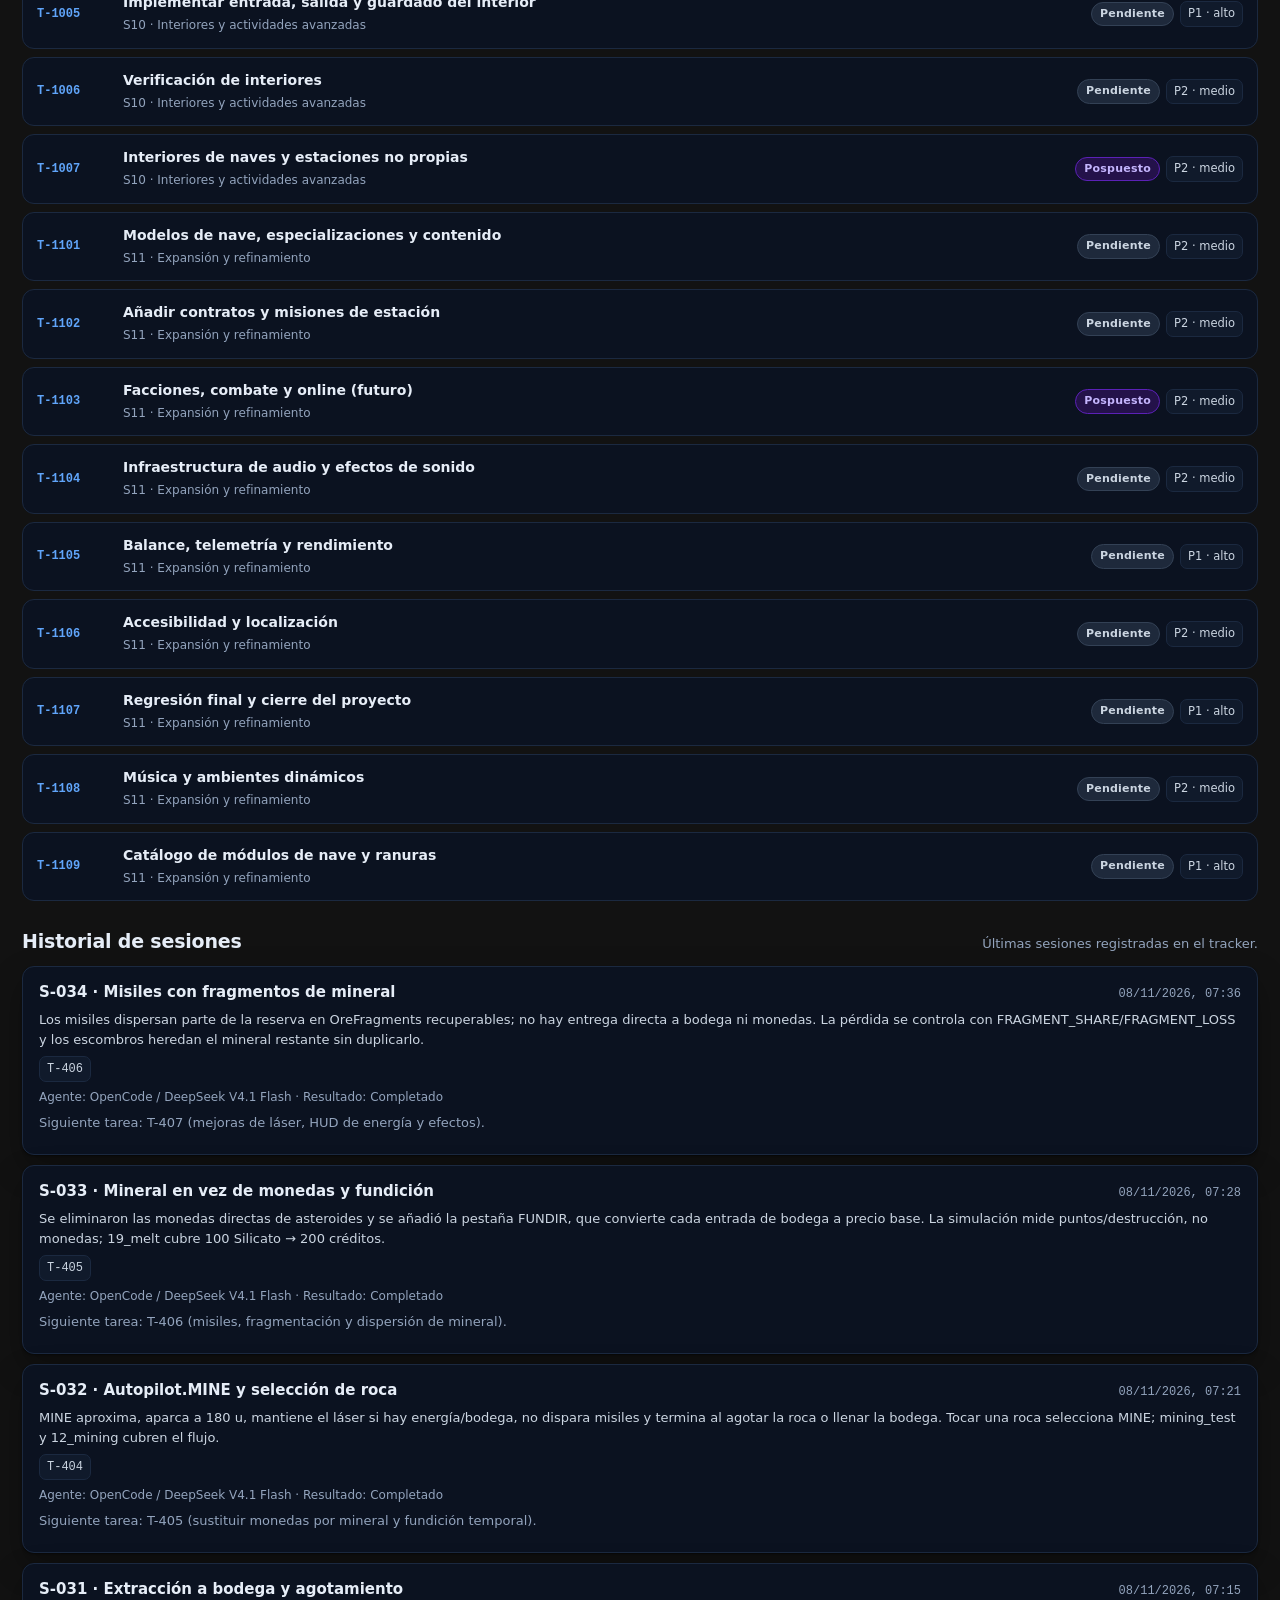
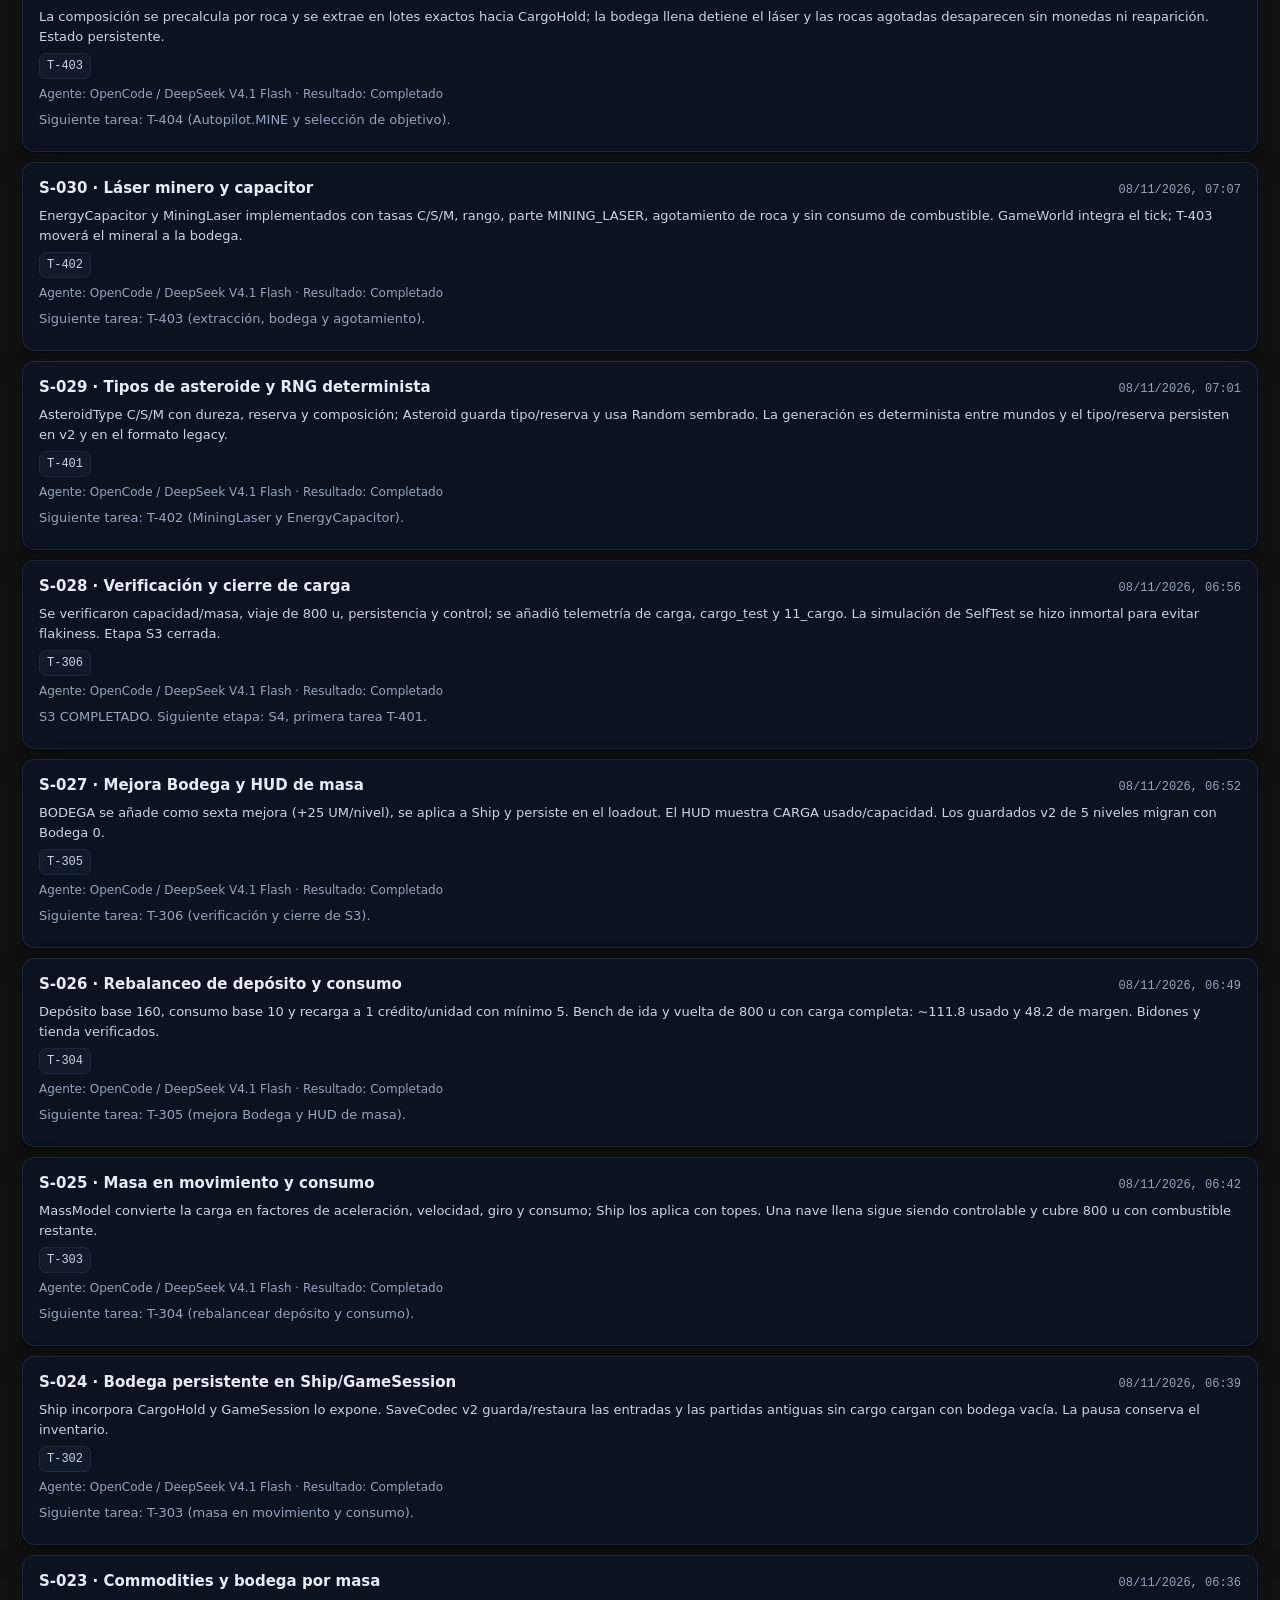
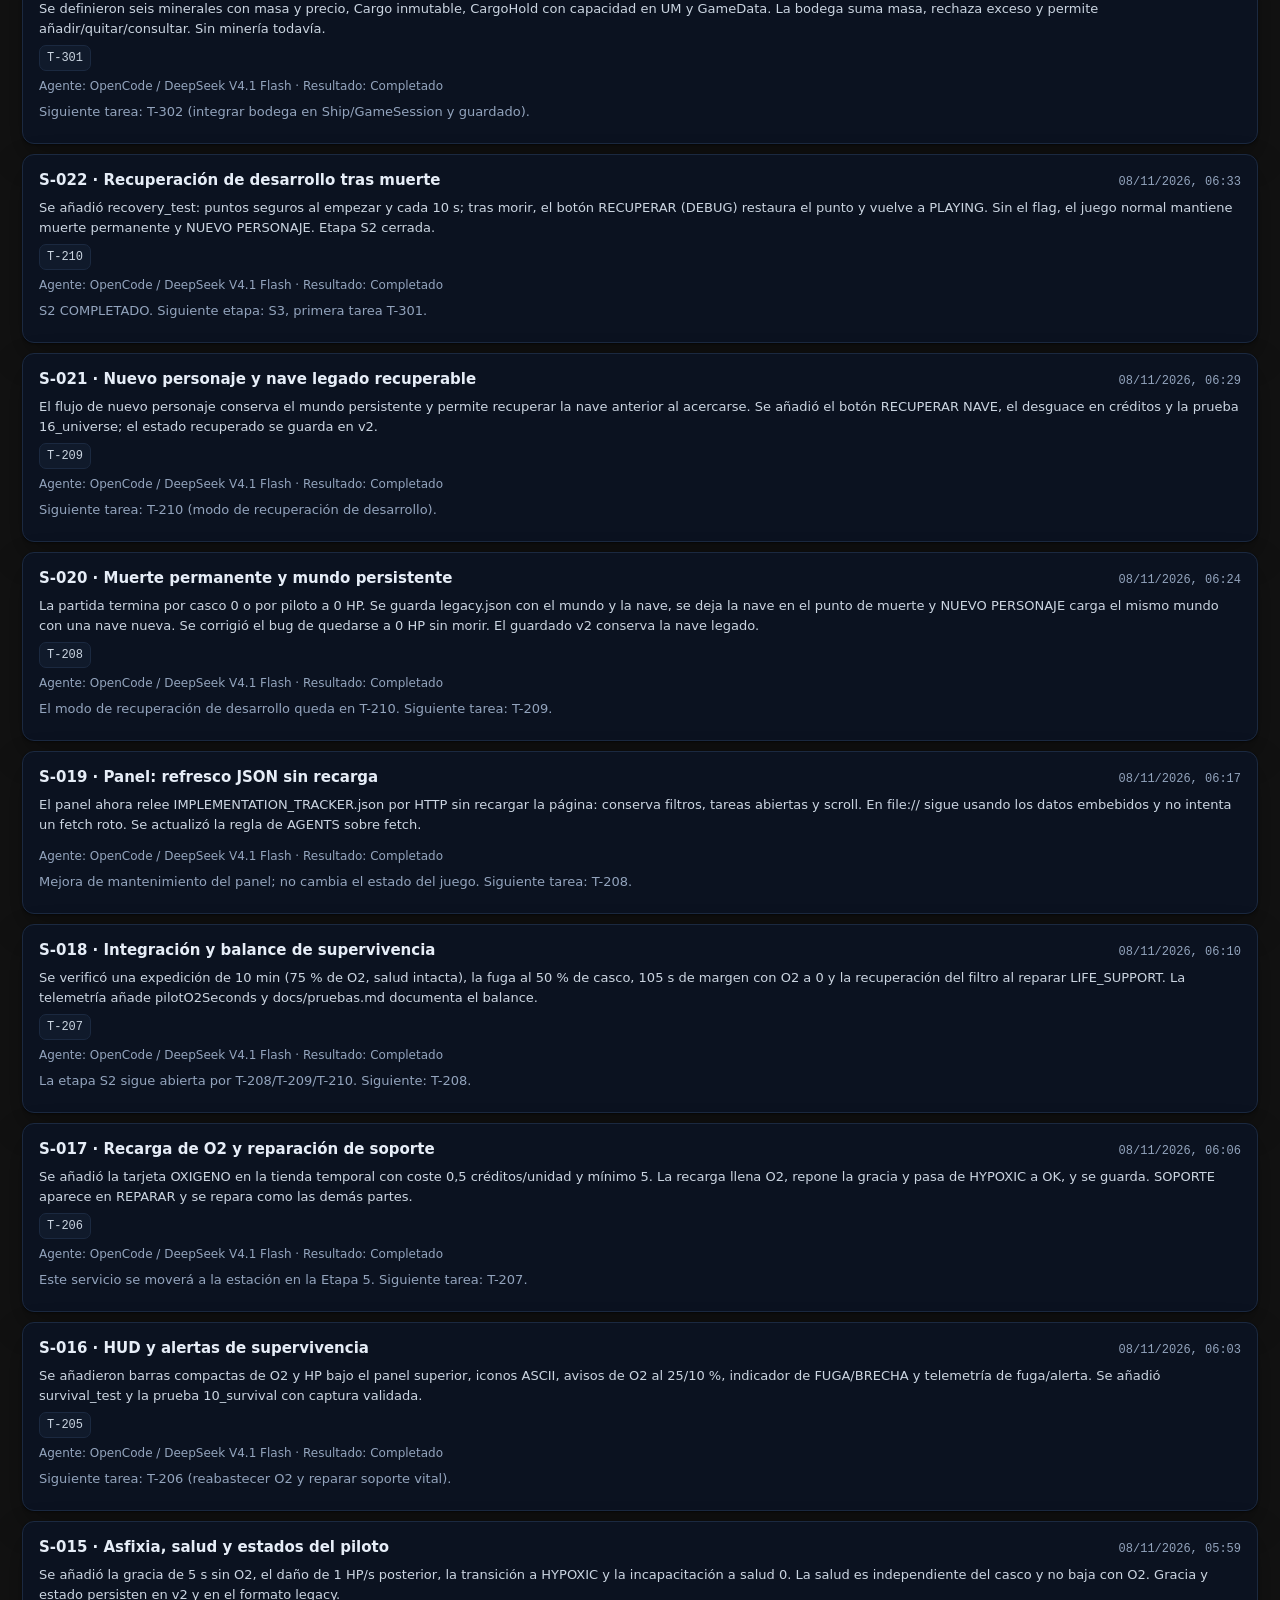
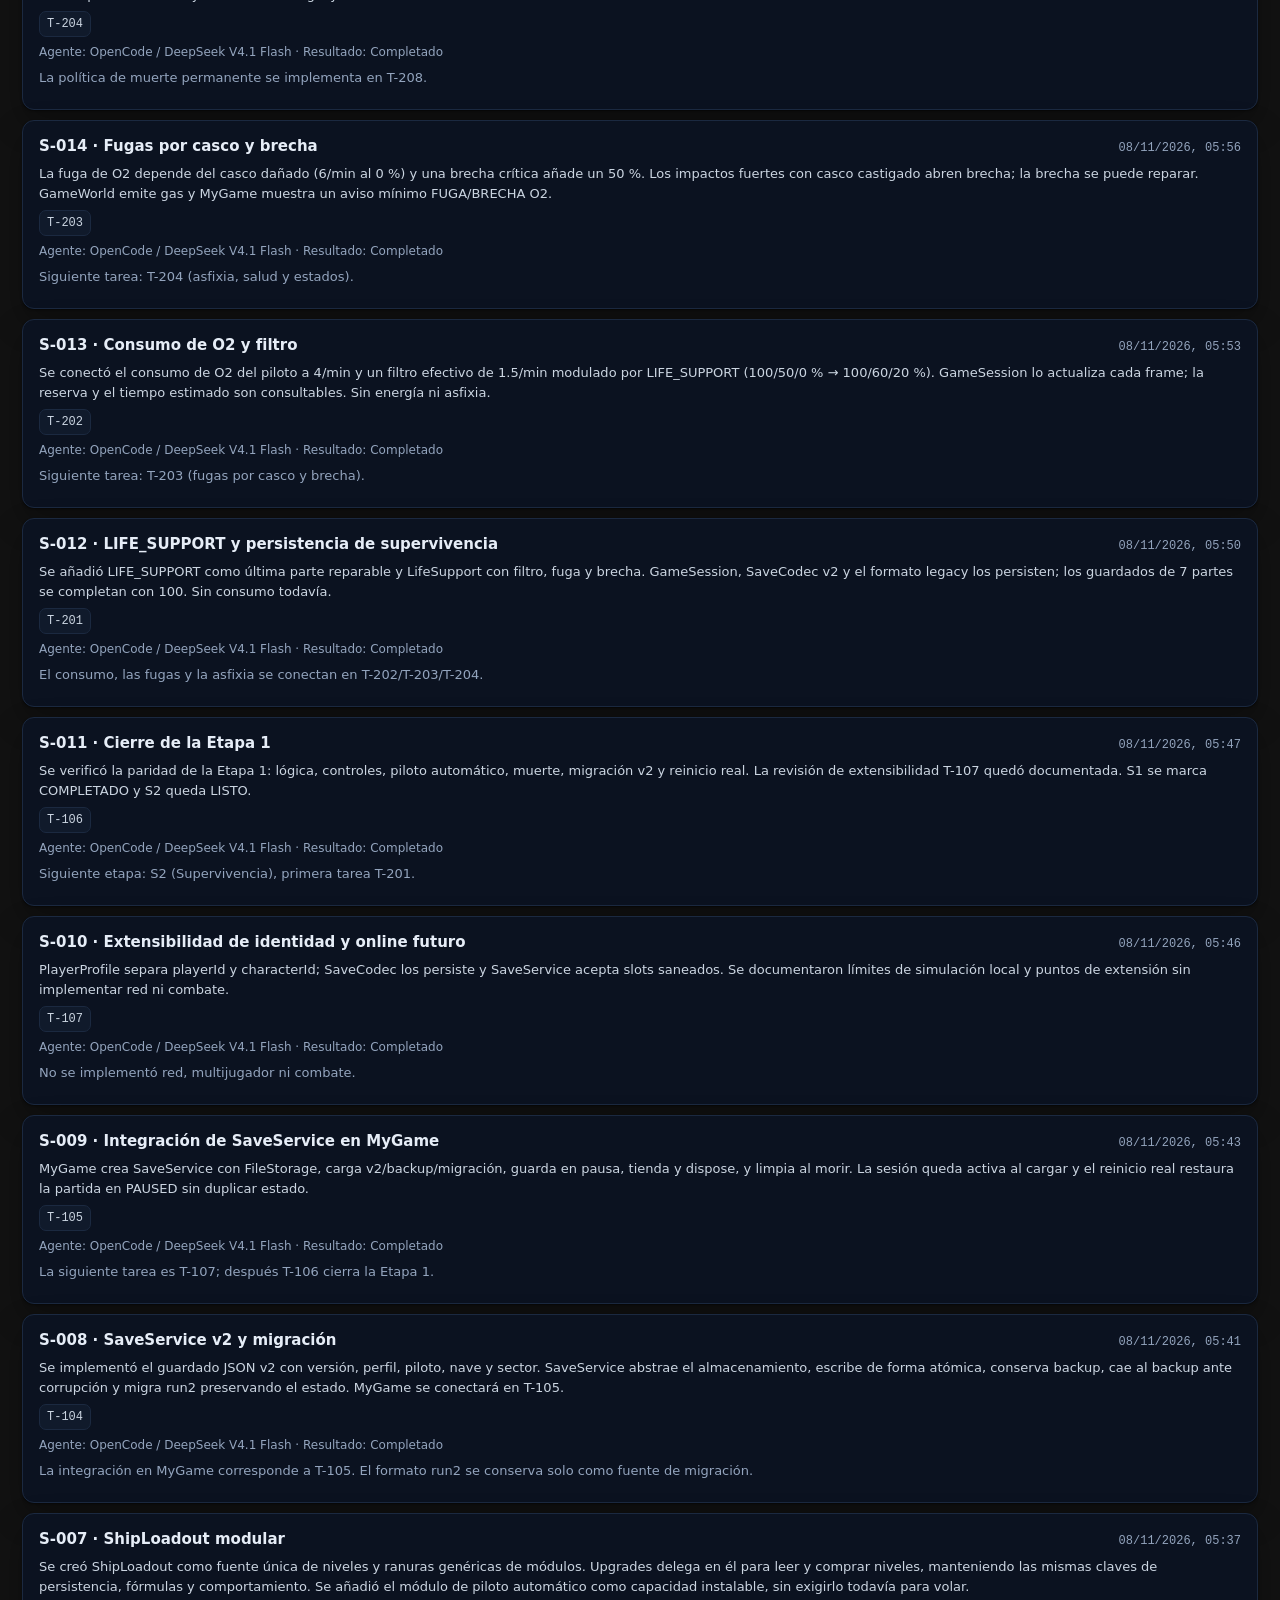
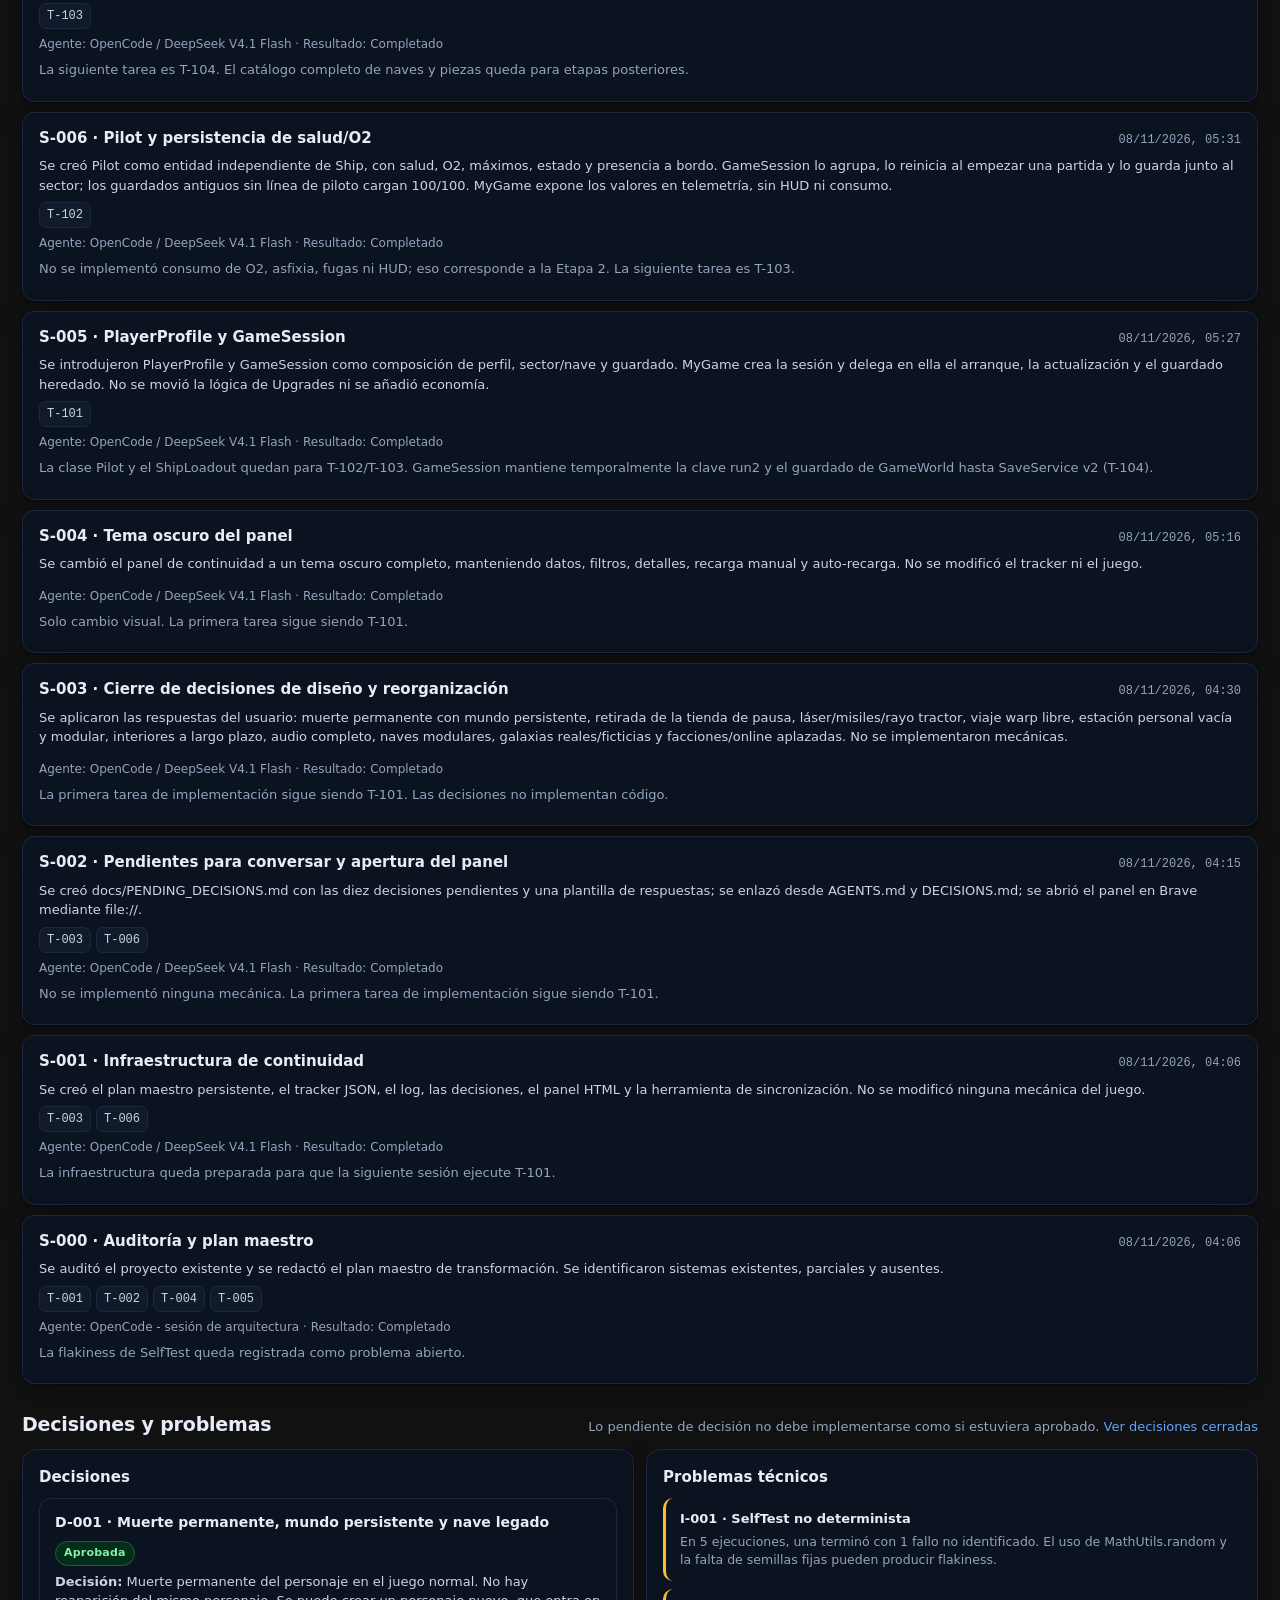
==== commit f7676f73: "T-406: misiles con fragmentos de mineral" ====
--- a/docs/PROJECT_DASHBOARD.html
+++ b/docs/PROJECT_DASHBOARD.html
@@ -611,23 +611,24 @@
     "project": "GalacticIndustry",
     "displayName": "GalacticIndustry / Asteroides",
     "description": "Sistema persistente de continuidad para transformar el arcade 2D en un universo de minería, supervivencia, comercio y estaciones.",
-    "lastUpdated": "2026-11-08T01:28:00-06:00",
-    "lastSessionId": "S-033",
+    "lastUpdated": "2026-11-08T01:36:00-06:00",
+    "lastSessionId": "S-034",
     "lastVerification": {
-      "date": "2026-11-08T01:28:00-06:00",
+      "date": "2026-11-08T01:36:00-06:00",
       "result": "OK",
       "checks": [
         "tools/run-tests.sh 01_logic: SelfTest TODO OK",
-        "Destruir/minar no da monedas",
-        "El mineral va a la bodega y la simulación destruye asteroides",
-        "FUNDIR convierte 100 Silicato en 200 créditos y vacía la bodega",
-        "12_mining y 03_controls: OK",
+        "Los misiles dispersan mineral en fragmentos recuperables",
+        "No hay entrega directa a bodega ni monedas",
+        "La pérdida de material es configurable (FRAGMENT_SHARE/FRAGMENT_LOSS)",
+        "Los escombros heredan mineral y no lo duplican",
+        "12_mining, 04_autopilot y 03_controls: OK",
         "python3 tools/sync-dashboard.py --check"
       ]
     },
     "currentStageId": "S4",
     "currentTaskId": null,
-    "nextTaskId": "T-406",
+    "nextTaskId": "T-407",
     "preparationComplete": true,
     "implementationStarted": true,
     "progressDefinition": "Se calcula solo con tareas category=implementation y countsForProgress=true en estado COMPLETADO. Las tareas de preparación no cuentan como implementación del juego.",
@@ -2846,7 +2847,7 @@
       "description": "Conservar los misiles como herramienta de destrucción/fragmentación rápida. Al impactar, el asteroide se rompe y el mineral queda disperso en fragmentos recuperables, con posible pérdida.",
       "category": "implementation",
       "priority": "P0",
-      "status": "LISTO",
+      "status": "COMPLETADO",
       "countsForProgress": true,
       "dependencies": [
         "T-403",
@@ -2875,10 +2876,40 @@
         "04_autopilot"
       ],
       "technicalNotes": "No fijar porcentajes definitivos de pérdida. El rayo tractor se implementa en T-410.",
-      "executionLog": [],
-      "evidence": [],
-      "createdAt": "2026-11-07",
-      "updatedAt": "2026-11-07T22:30:00-06:00"
+      "executionLog": [
+        {
+          "sessionId": "S-034",
+          "date": "2026-11-08T01:36:00-06:00",
+          "agent": "OpenCode / DeepSeek V4.1 Flash",
+          "status": "COMPLETADO",
+          "summary": "OreFragment: los misiles dispersan parte de la reserva en fragmentos con mineral, posición y velocidad; la nave los recoge al tocarlos y nunca entran directos en la bodega. FRAGMENT_SHARE/FRAGMENT_LOSS quedan como valores de balance. Los escombros heredan el mineral restante sin duplicarlo.",
+          "files": [
+            "src/com/example/codegame/OreFragment.java",
+            "src/com/example/codegame/GameWorld.java",
+            "src/com/example/codegame/SelfTest.java",
+            "src/com/example/codegame/MyGame.java",
+            "docs/DECISIONS.md"
+          ],
+          "tests": [
+            "01_logic",
+            "12_mining",
+            "04_autopilot",
+            "03_controls"
+          ],
+          "outcome": "Completado"
+        }
+      ],
+      "evidence": [
+        "PASS el misil dispersa fragmentos",
+        "PASS el mineral no entra directo en la bodega; PASS romper roca no da monedas",
+        "PASS parte del material se pierde",
+        "PASS la nave recoge fragmentos",
+        "PASS una roca grande se parte en escombros",
+        "PASS los fragmentos y escombros no duplican mineral",
+        "12_mining, 04_autopilot y 03_controls OK"
+      ],
+      "createdAt": "2026-11-07",
+      "updatedAt": "2026-11-08T01:36:00-06:00"
     },
     {
       "id": "T-407",
@@ -5490,6 +5521,32 @@
     }
   ],
   "sessions": [
+    {
+      "id": "S-034",
+      "date": "2026-11-08T01:36:00-06:00",
+      "agent": "OpenCode / DeepSeek V4.1 Flash",
+      "title": "Misiles con fragmentos de mineral",
+      "summary": "Los misiles dispersan parte de la reserva en OreFragments recuperables; no hay entrega directa a bodega ni monedas. La pérdida se controla con FRAGMENT_SHARE/FRAGMENT_LOSS y los escombros heredan el mineral restante sin duplicarlo.",
+      "tasks": [
+        "T-406"
+      ],
+      "files": [
+        "src/com/example/codegame/OreFragment.java",
+        "src/com/example/codegame/GameWorld.java",
+        "src/com/example/codegame/SelfTest.java",
+        "src/com/example/codegame/MyGame.java",
+        "docs/DECISIONS.md",
+        "docs/arquitectura.md"
+      ],
+      "tests": [
+        "tools/run-tests.sh 01_logic",
+        "tools/run-tests.sh --no-build 12_mining",
+        "tools/run-tests.sh --no-build 04_autopilot",
+        "tools/run-tests.sh --no-build 03_controls"
+      ],
+      "outcome": "Completado",
+      "notes": "Siguiente tarea: T-407 (mejoras de láser, HUD de energía y efectos)."
+    },
     {
       "id": "S-033",
       "date": "2026-11-08T01:28:00-06:00",
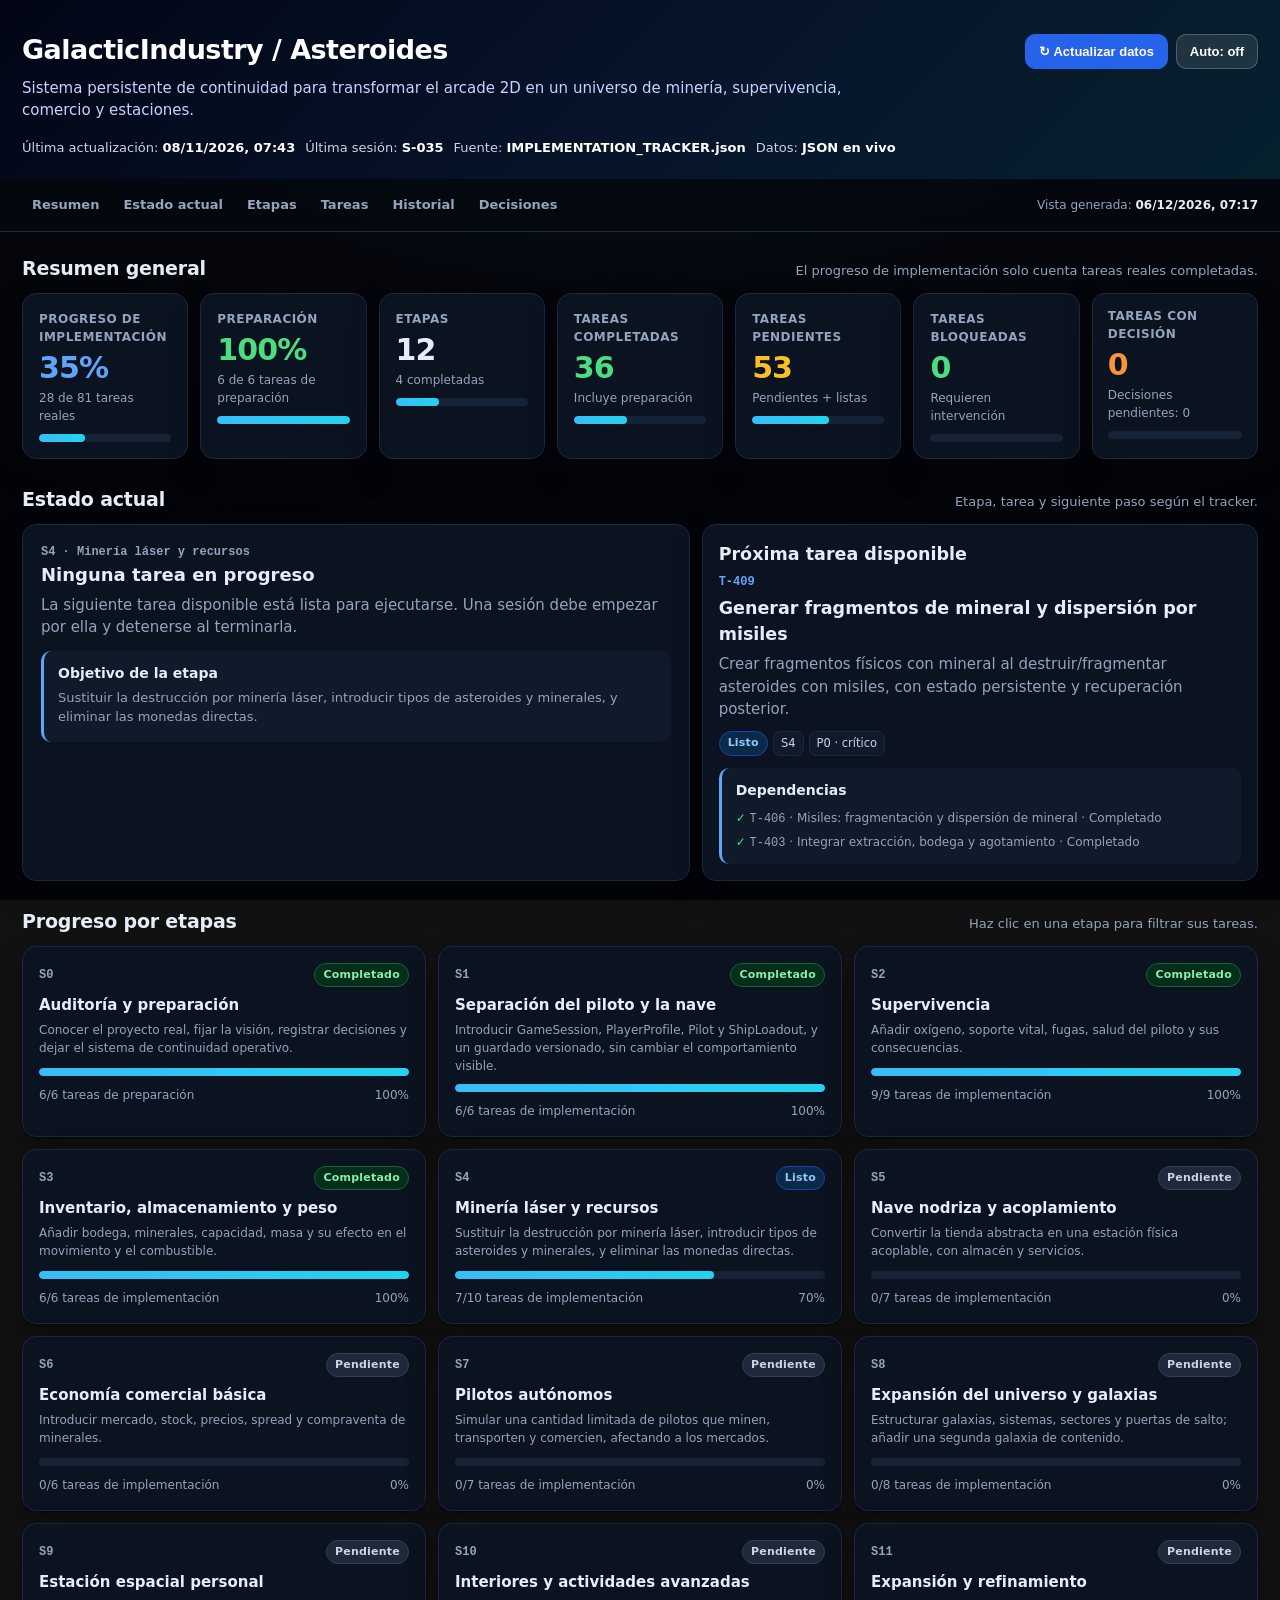
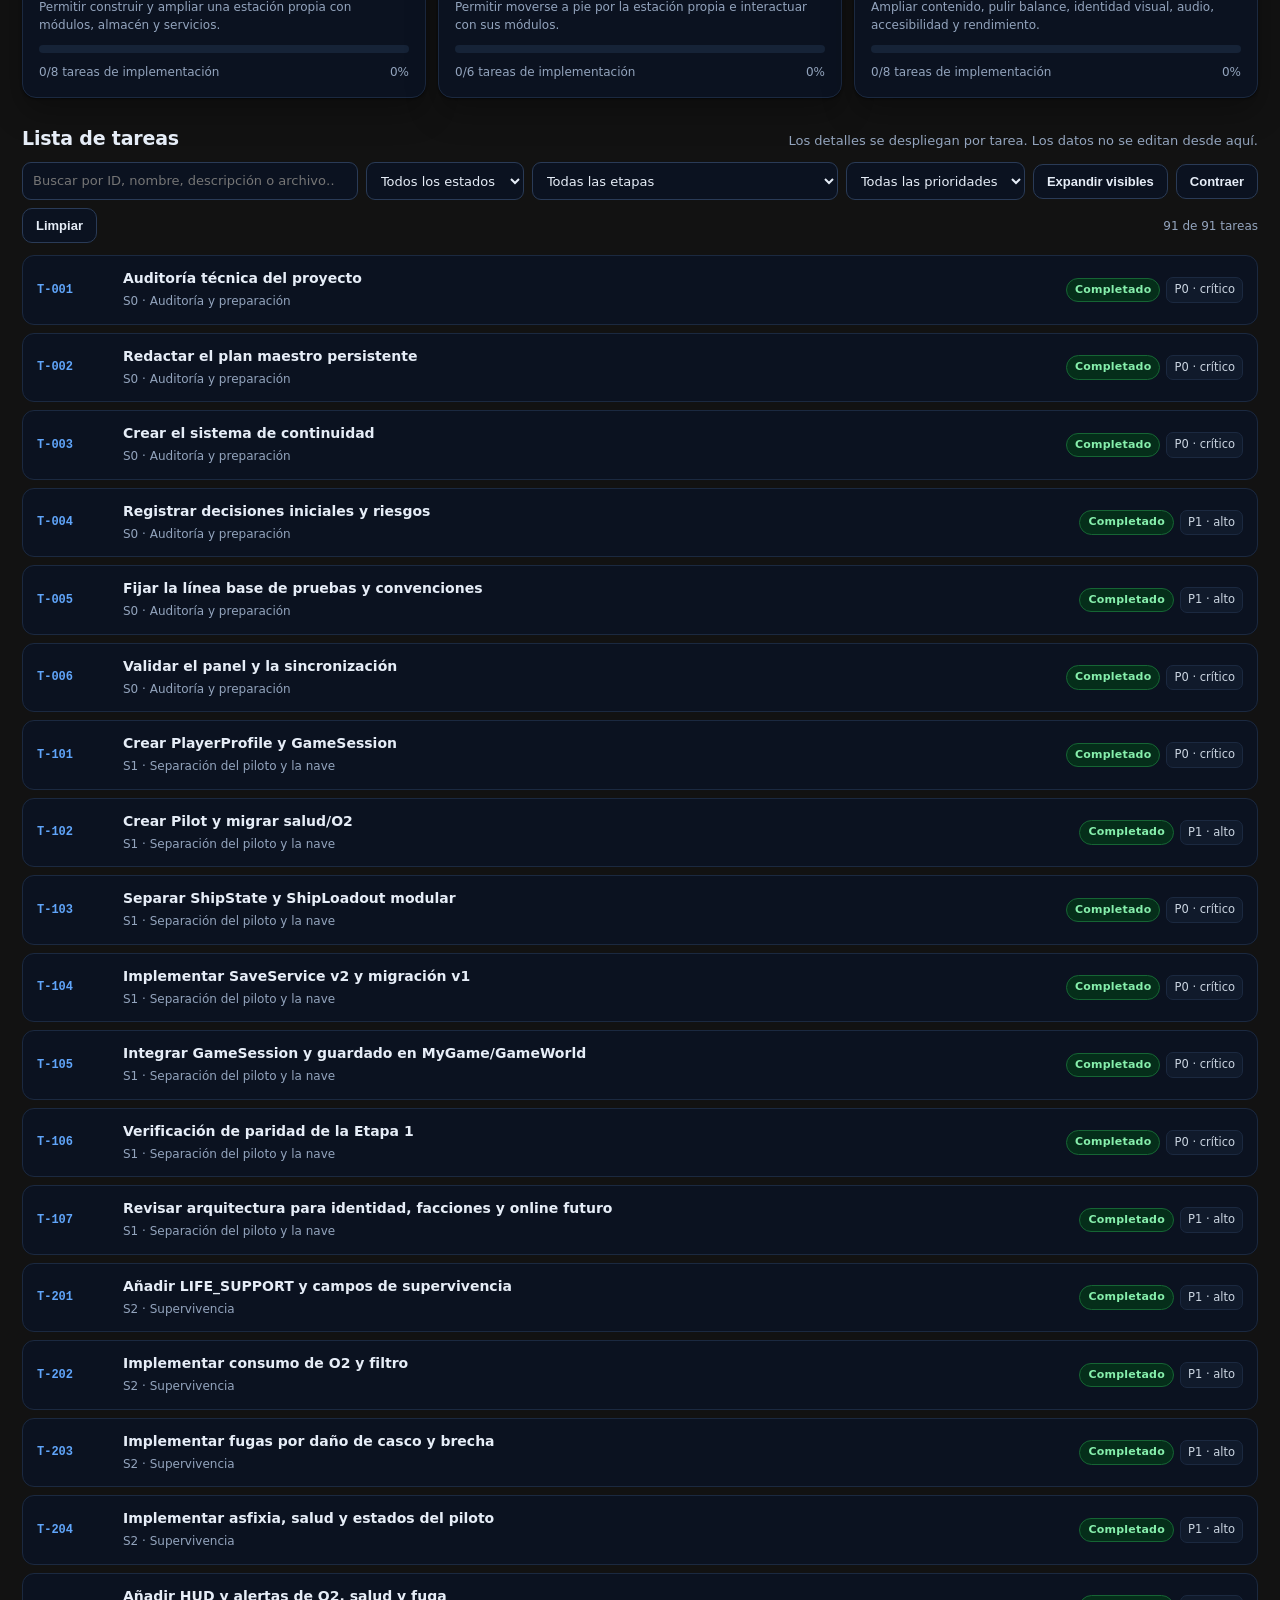
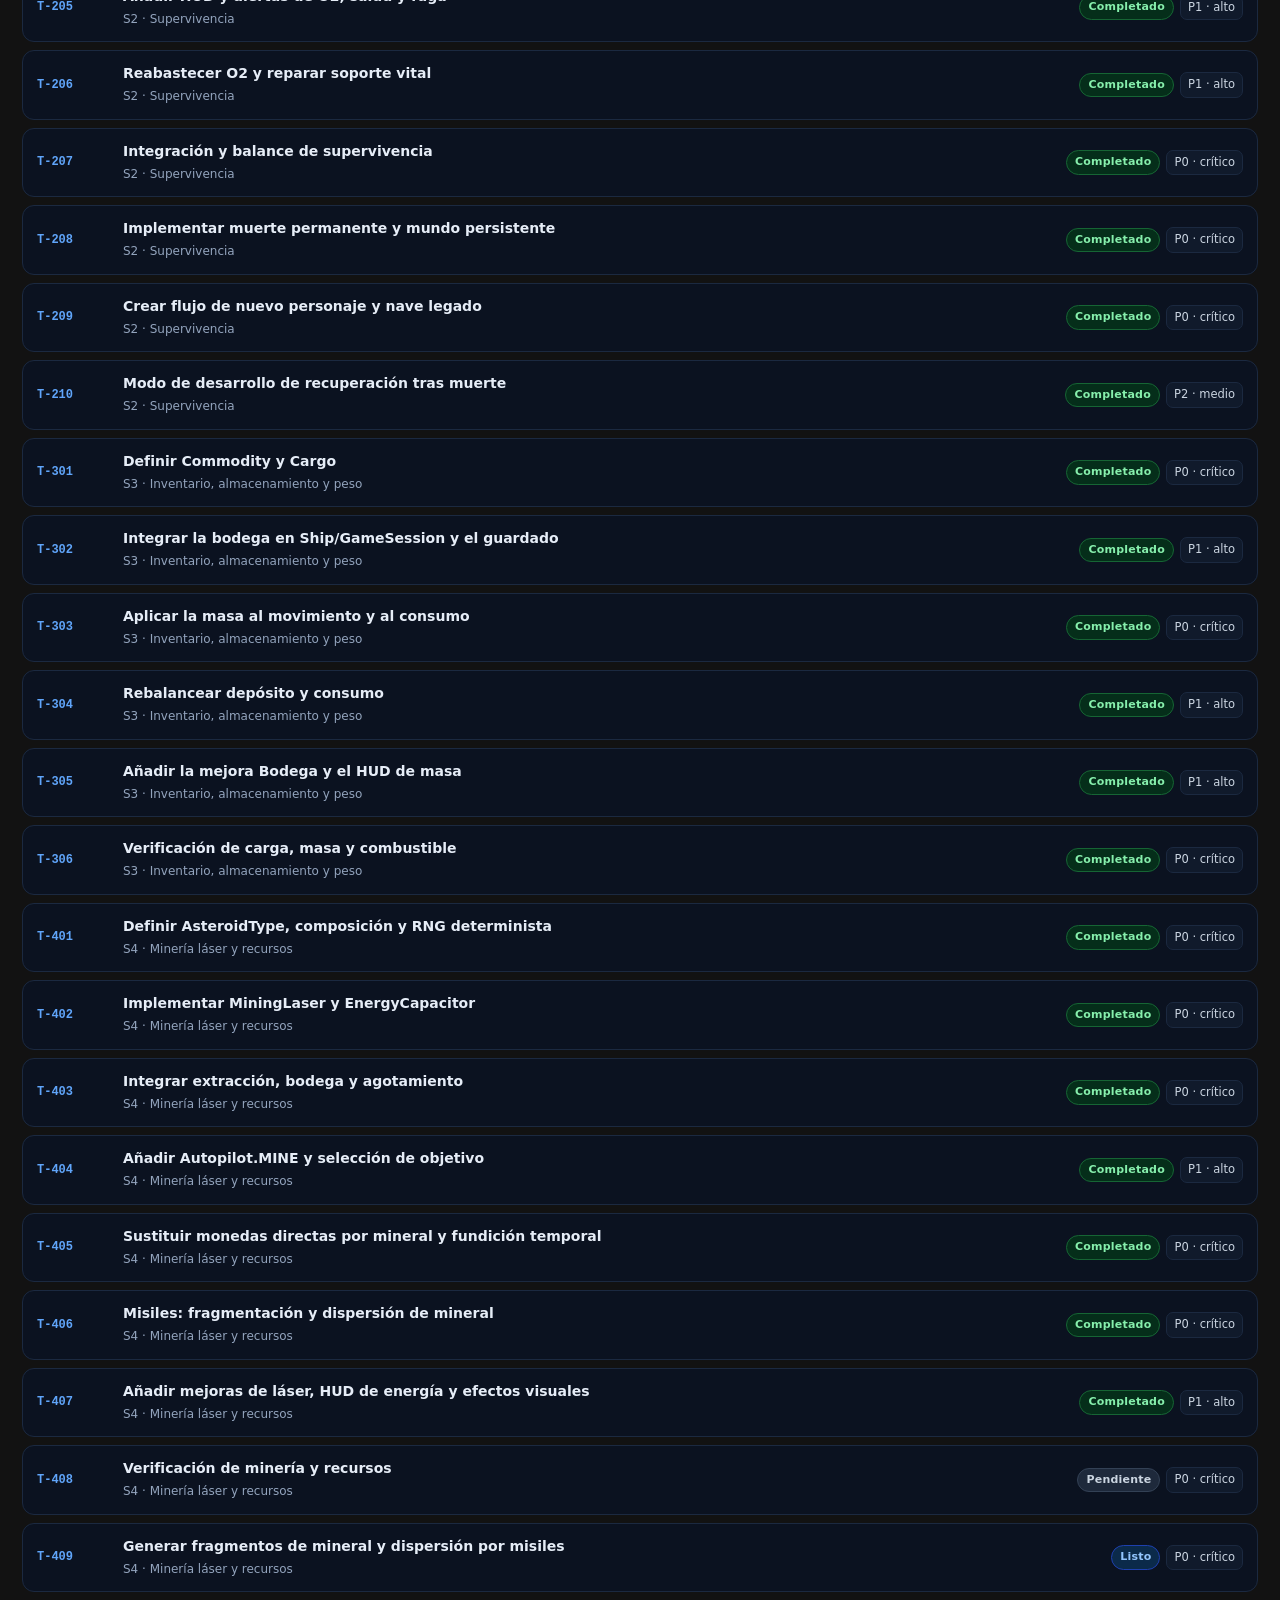
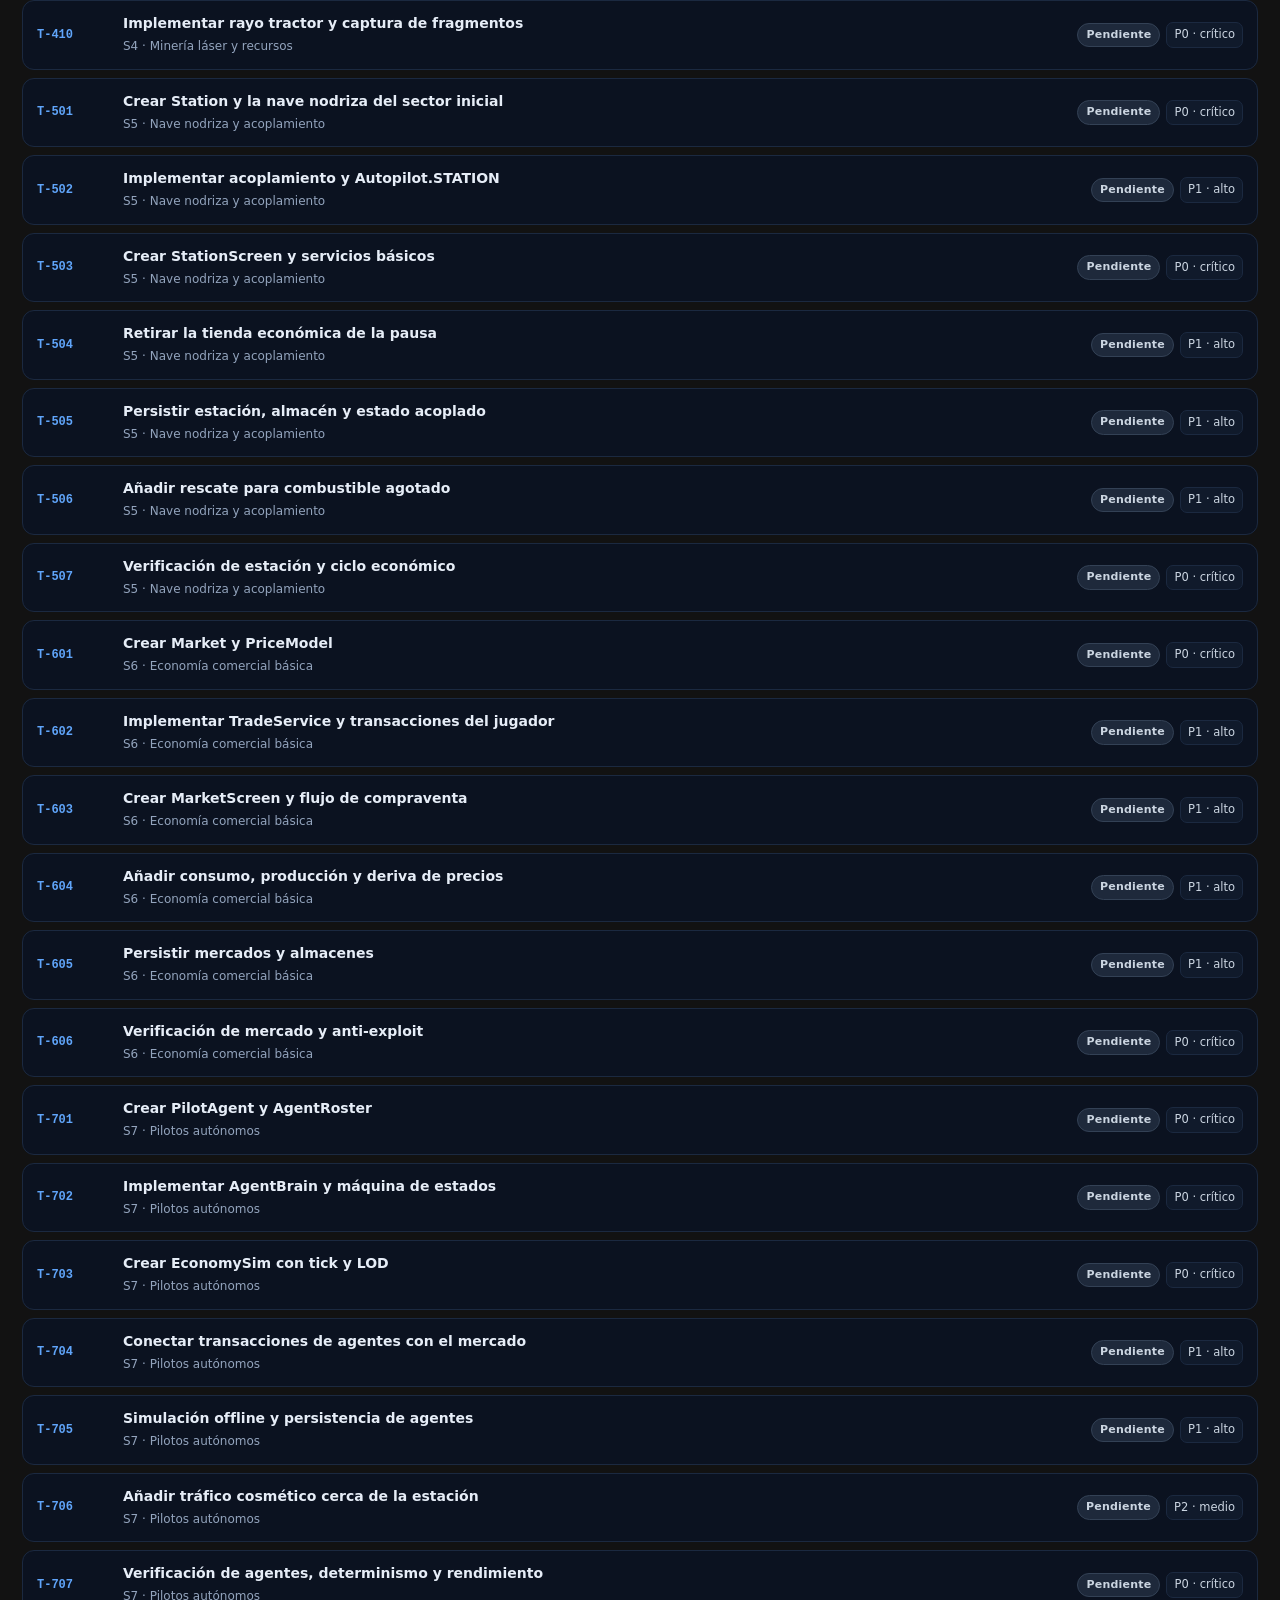
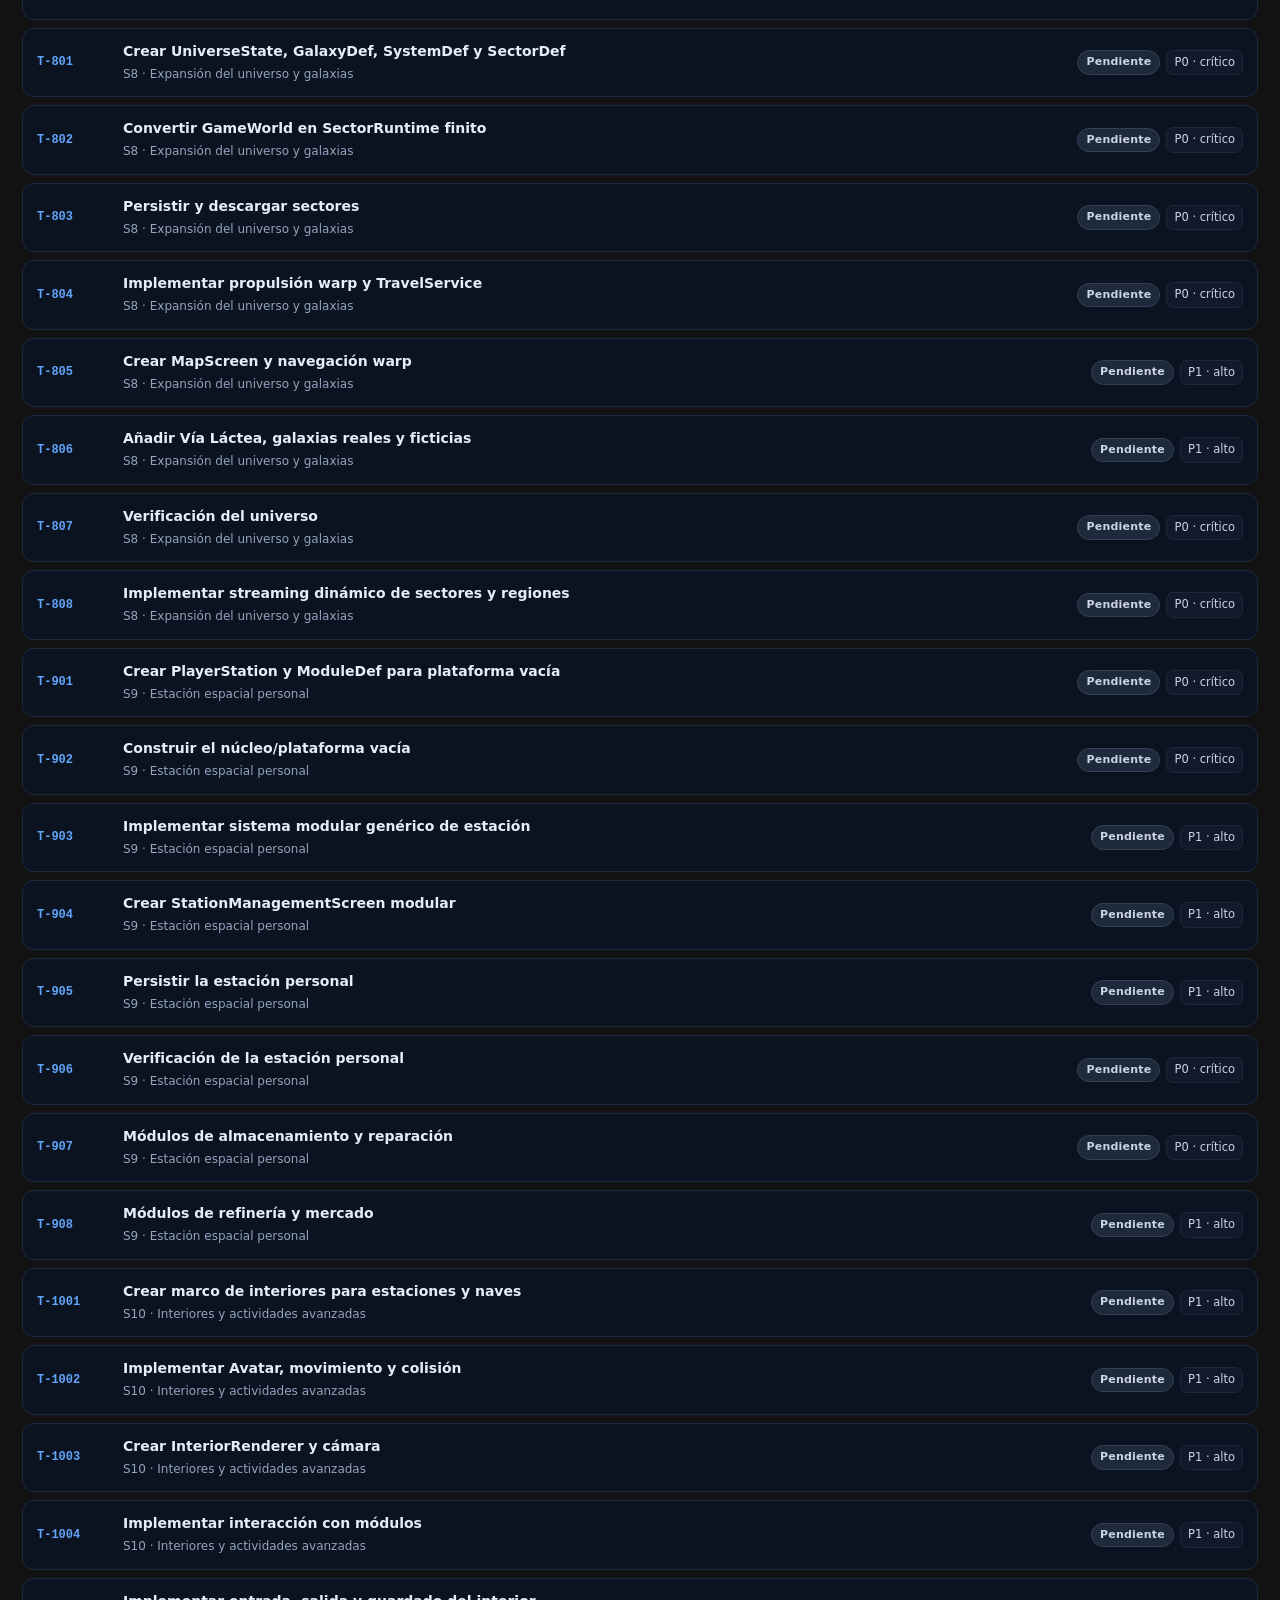
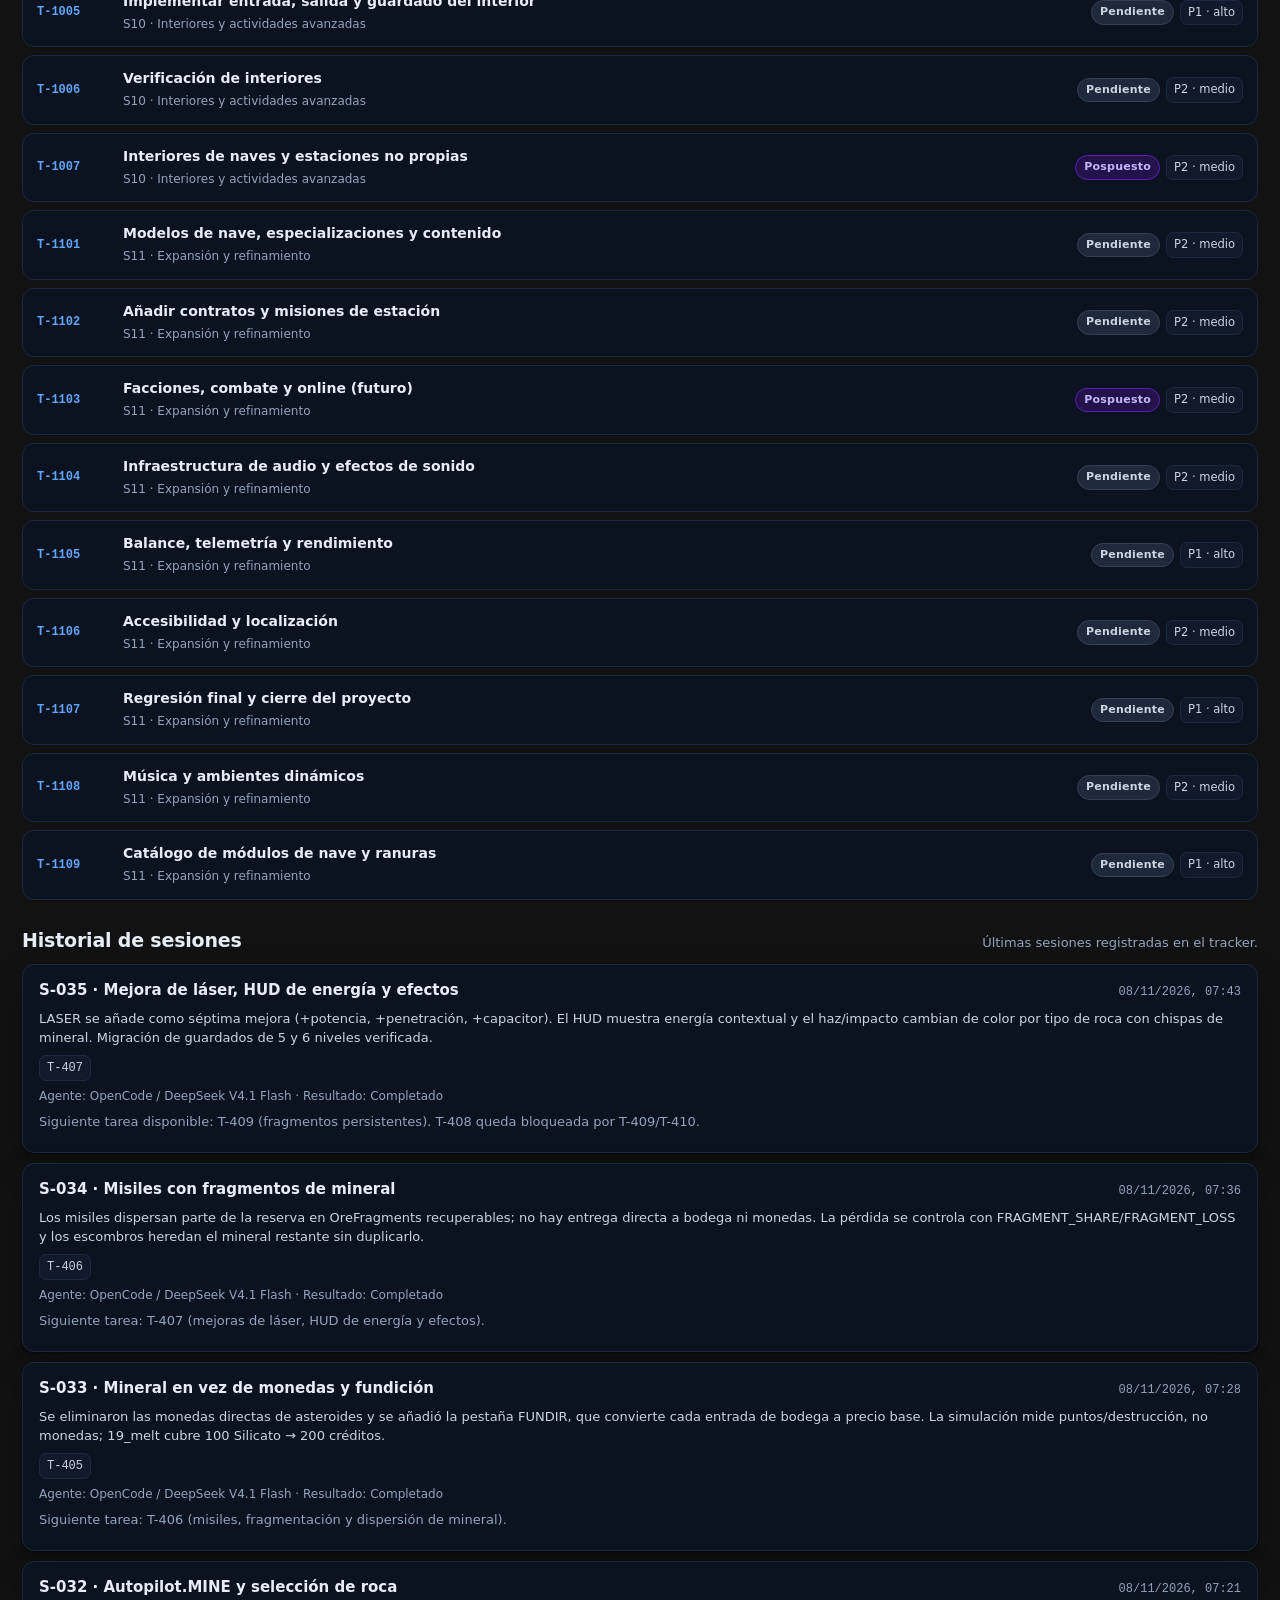
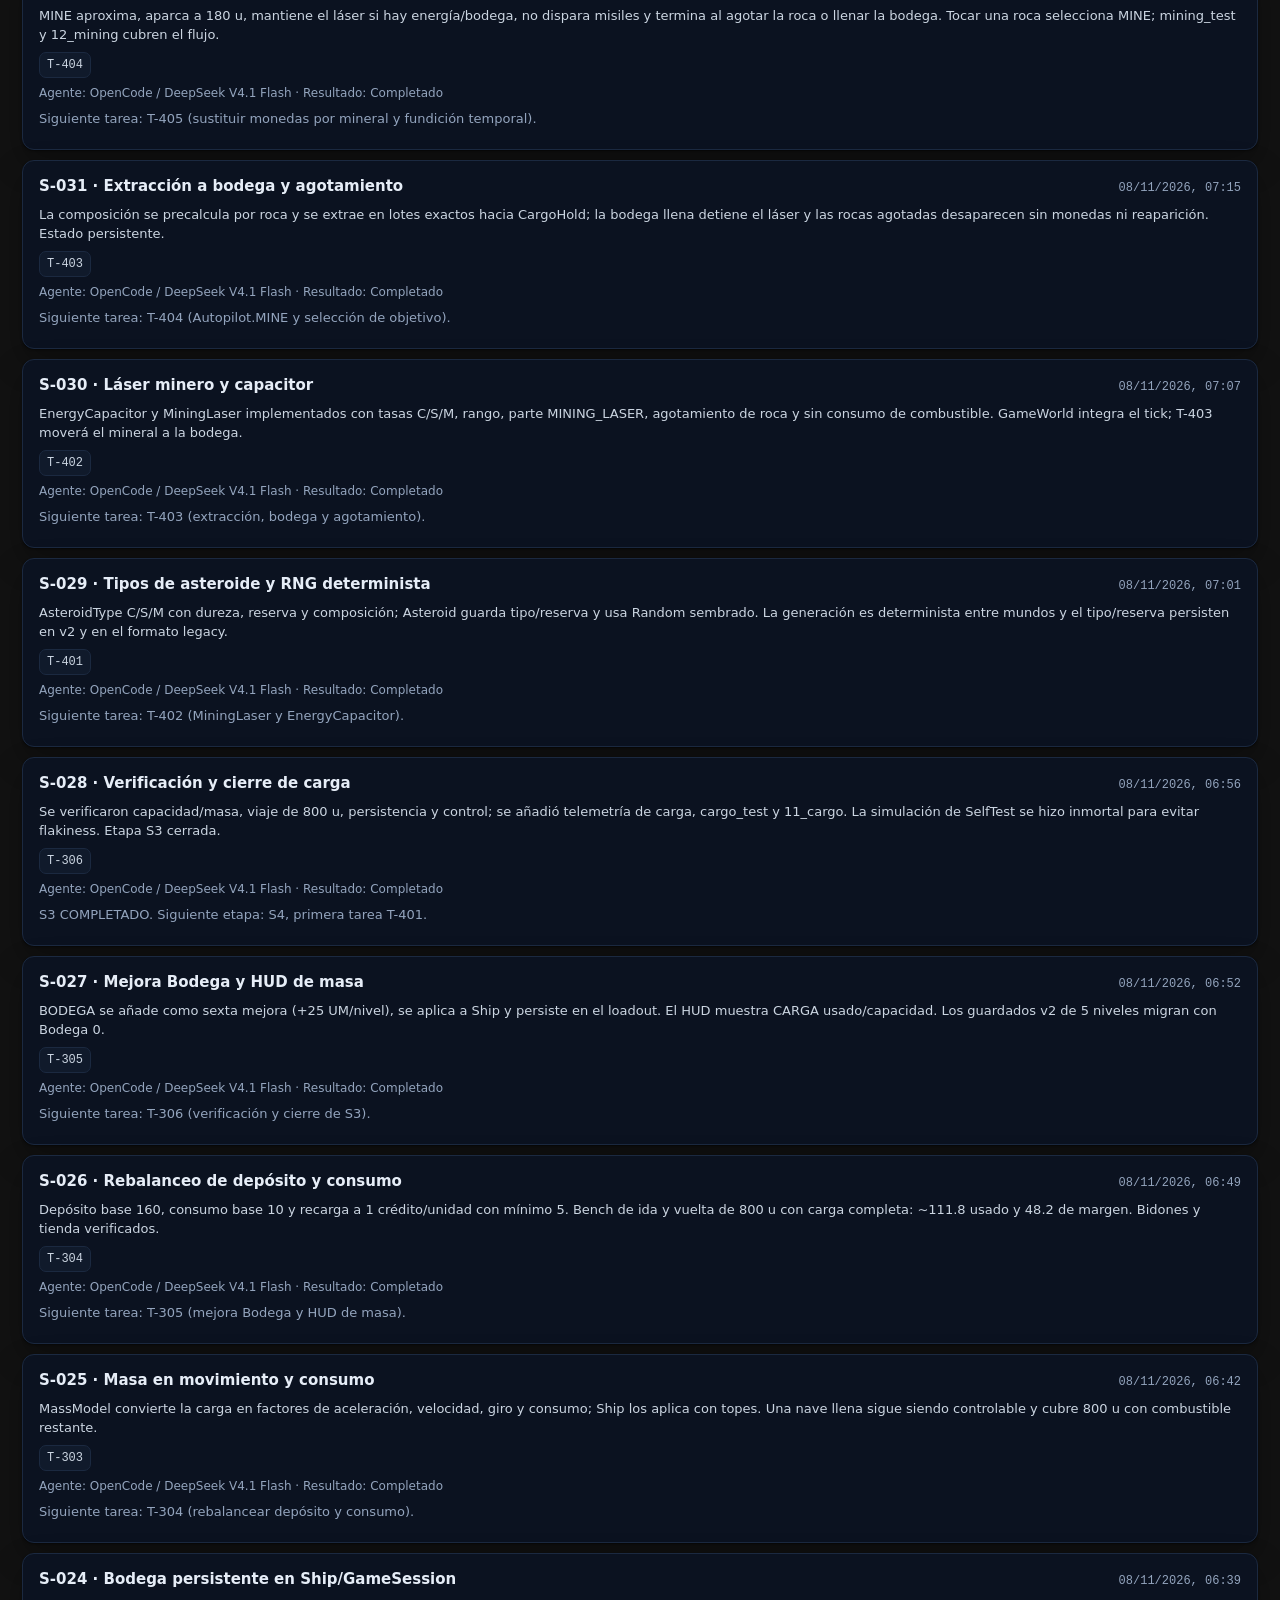
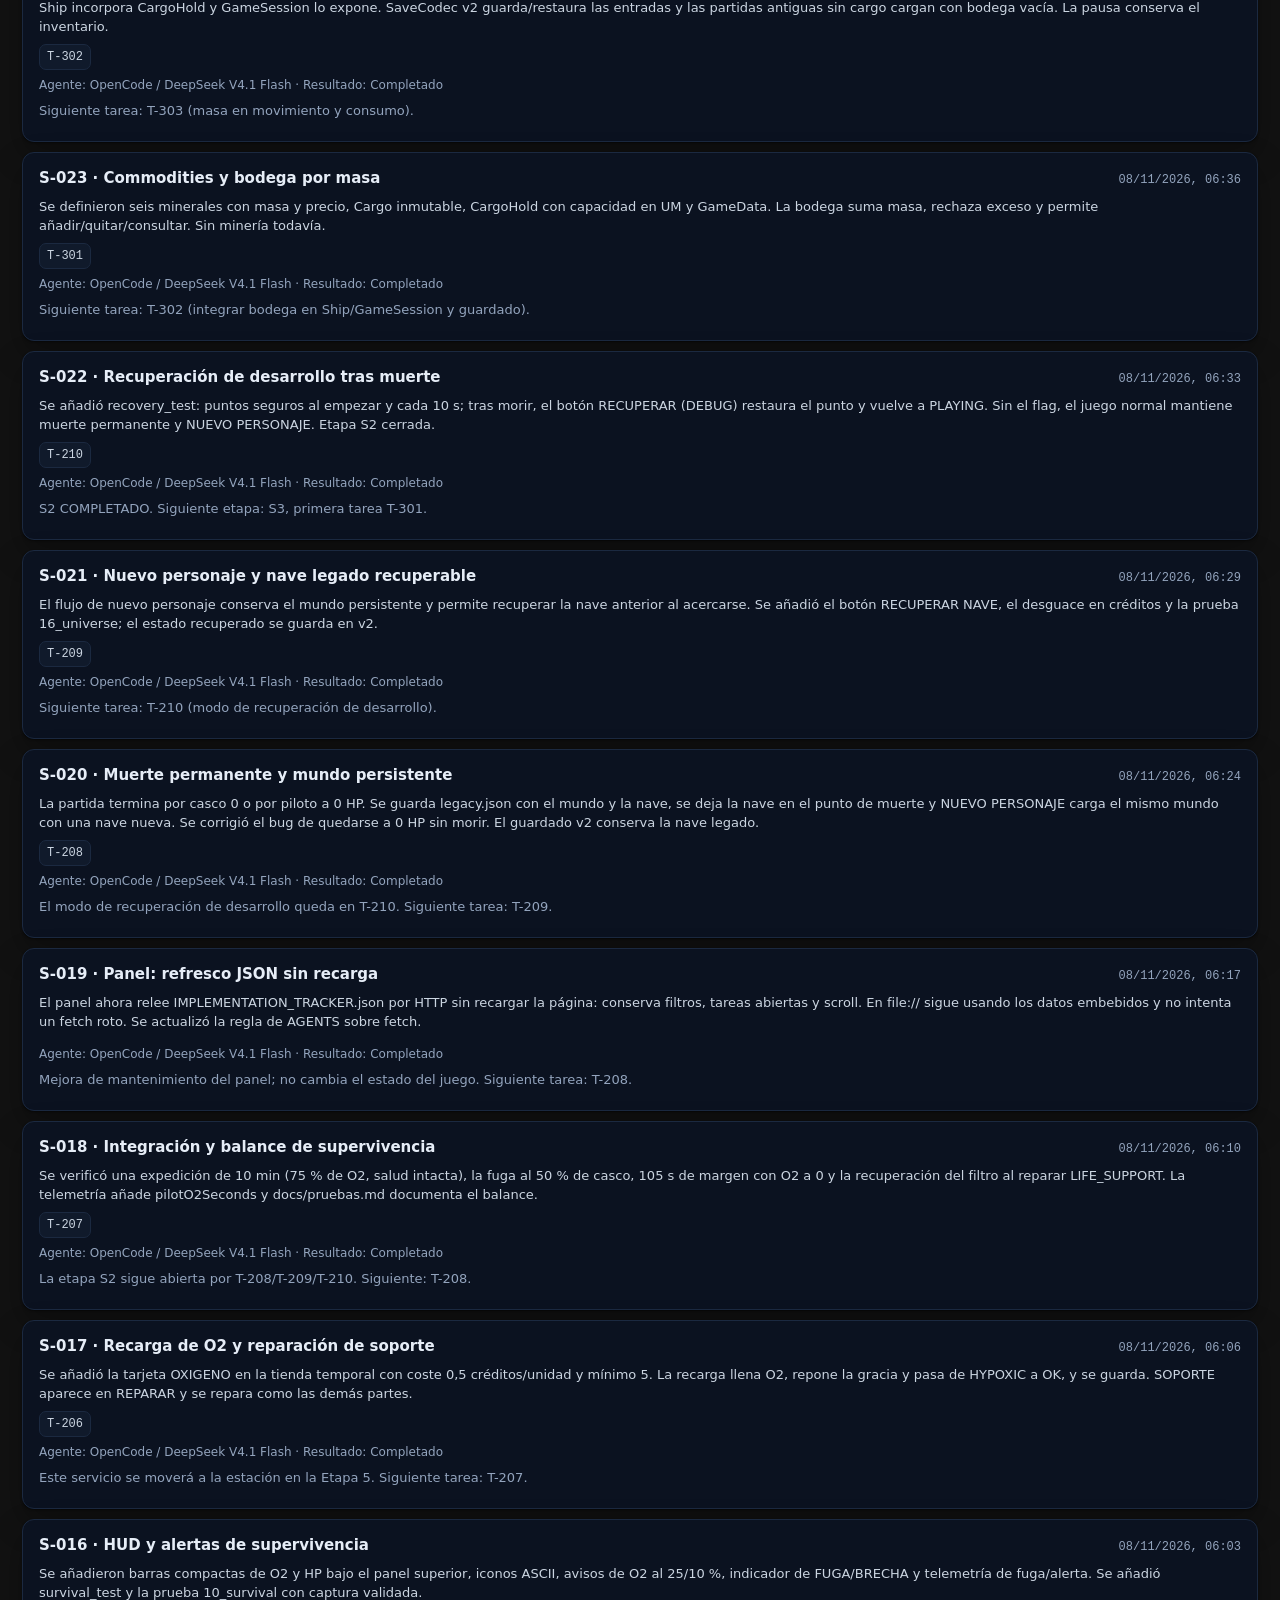
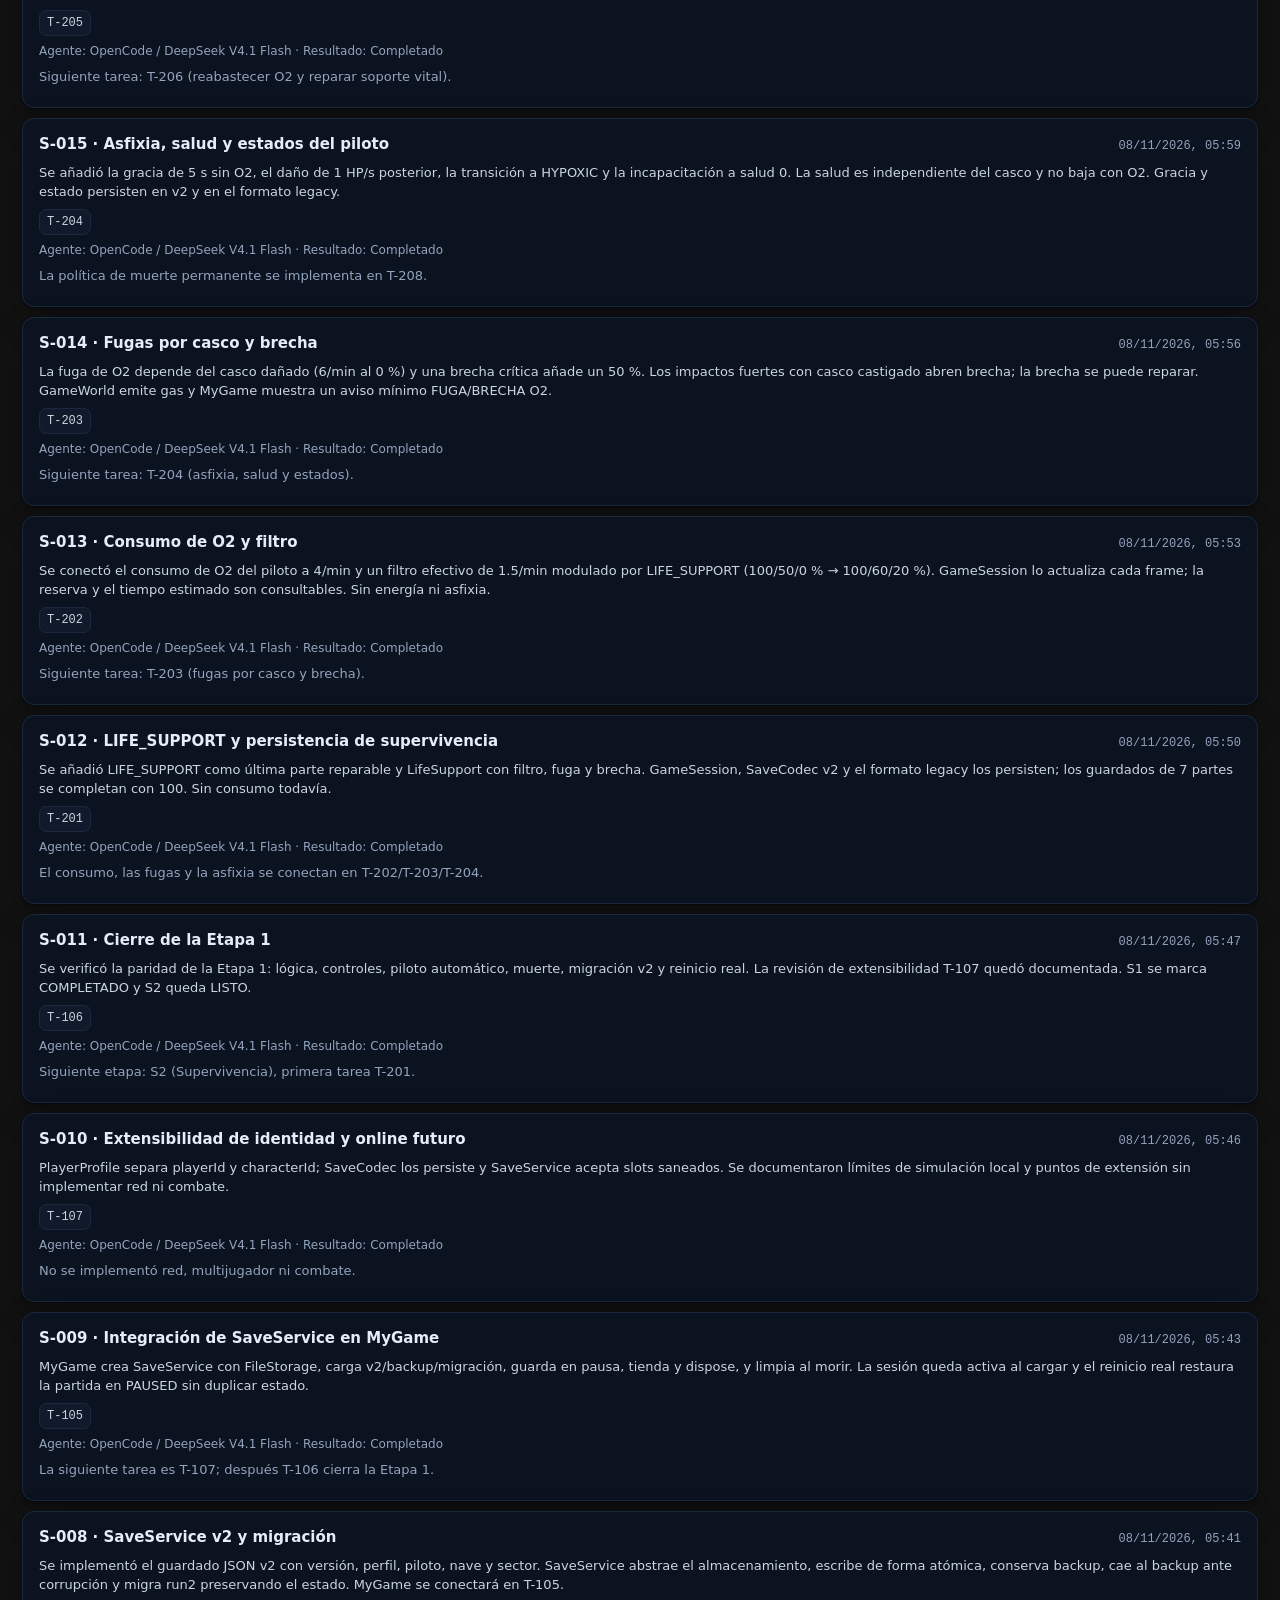
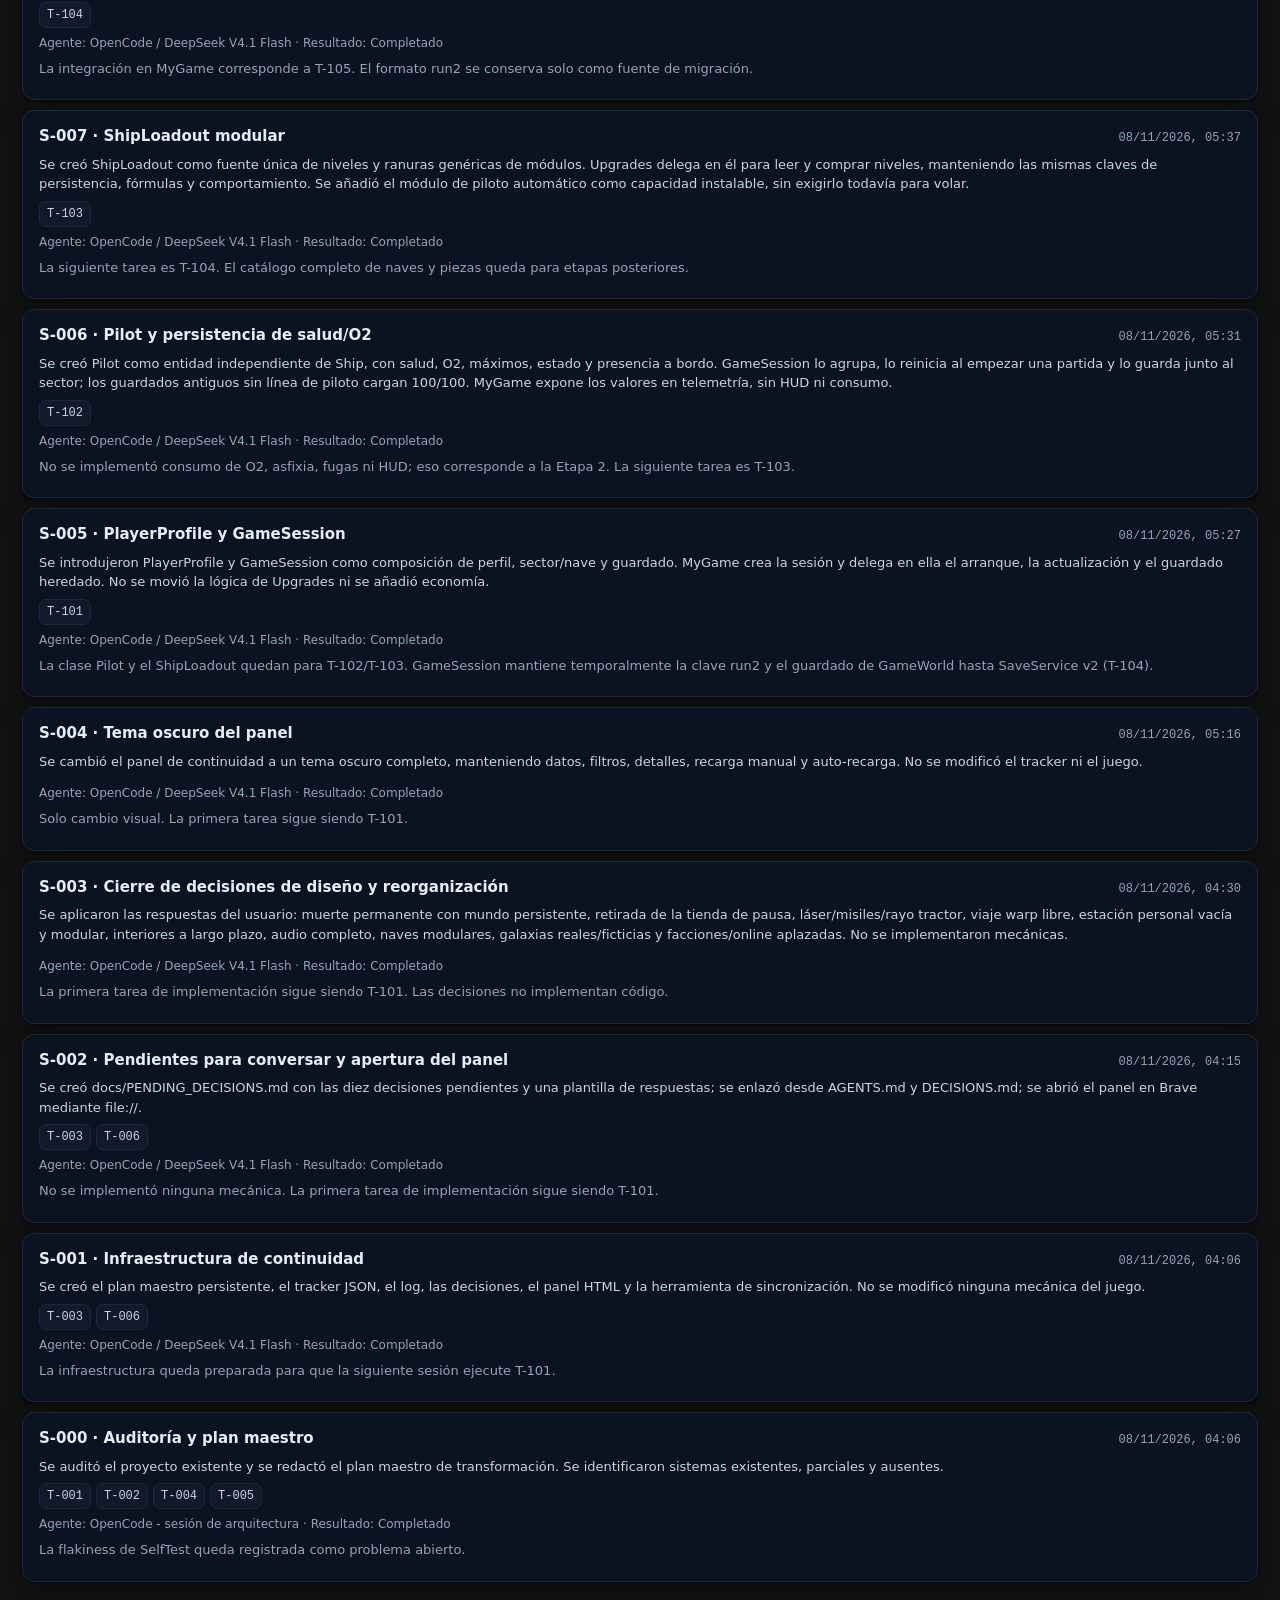
==== commit 26e38e01: "T-407: mejora de laser, energia y efectos" ====
--- a/docs/PROJECT_DASHBOARD.html
+++ b/docs/PROJECT_DASHBOARD.html
@@ -611,24 +611,24 @@
     "project": "GalacticIndustry",
     "displayName": "GalacticIndustry / Asteroides",
     "description": "Sistema persistente de continuidad para transformar el arcade 2D en un universo de minería, supervivencia, comercio y estaciones.",
-    "lastUpdated": "2026-11-08T01:36:00-06:00",
-    "lastSessionId": "S-034",
+    "lastUpdated": "2026-11-08T01:43:00-06:00",
+    "lastSessionId": "S-035",
     "lastVerification": {
-      "date": "2026-11-08T01:36:00-06:00",
+      "date": "2026-11-08T01:43:00-06:00",
       "result": "OK",
       "checks": [
         "tools/run-tests.sh 01_logic: SelfTest TODO OK",
-        "Los misiles dispersan mineral en fragmentos recuperables",
-        "No hay entrega directa a bodega ni monedas",
-        "La pérdida de material es configurable (FRAGMENT_SHARE/FRAGMENT_LOSS)",
-        "Los escombros heredan mineral y no lo duplican",
-        "12_mining, 04_autopilot y 03_controls: OK",
+        "Mejora LASER: +potencia, +penetración y +capacitor; conserva carga relativa",
+        "HUD contextual de energía con barra y porcentaje",
+        "Haz e impacto con color por tipo de roca (C/S/M) y chispas de mineral",
+        "12_mining: energía baja y haz visible en 23_mining_beam",
+        "03_controls, 04_autopilot, 09_wing_damage y 19_melt: OK",
         "python3 tools/sync-dashboard.py --check"
       ]
     },
     "currentStageId": "S4",
     "currentTaskId": null,
-    "nextTaskId": "T-407",
+    "nextTaskId": "T-409",
     "preparationComplete": true,
     "implementationStarted": true,
     "progressDefinition": "Se calcula solo con tareas category=implementation y countsForProgress=true en estado COMPLETADO. Las tareas de preparación no cuentan como implementación del juego.",
@@ -2918,7 +2918,7 @@
       "description": "Completar la experiencia de minería con mejoras, energía visible, haz, impacto y partículas de mineral.",
       "category": "implementation",
       "priority": "P1",
-      "status": "LISTO",
+      "status": "COMPLETADO",
       "countsForProgress": true,
       "dependencies": [
         "T-402",
@@ -2945,10 +2945,46 @@
         "Revisión de rendimiento"
       ],
       "technicalNotes": "El rayo tractor tiene sus propias mejoras y HUD en T-410; no mezclar ambos sistemas.",
-      "executionLog": [],
-      "evidence": [],
-      "createdAt": "2026-11-07",
-      "updatedAt": "2026-11-07T22:30:00-06:00"
+      "executionLog": [
+        {
+          "sessionId": "S-035",
+          "date": "2026-11-08T01:43:00-06:00",
+          "agent": "OpenCode / DeepSeek V4.1 Flash",
+          "status": "COMPLETADO",
+          "summary": "Mejora LASER como séptimo sistema: +1.5 potencia, +1 penetración y +25 de capacitor por nivel, con sync que conserva la carga relativa. HUD contextual de energía (barra, rayo y porcentaje) y haz/impacto con color por tipo de roca (C/S/M) más chispas de mineral, sin crear objetos en render.",
+          "files": [
+            "src/com/example/codegame/ShipLoadout.java",
+            "src/com/example/codegame/Upgrades.java",
+            "src/com/example/codegame/Ship.java",
+            "src/com/example/codegame/MyGame.java",
+            "src/com/example/codegame/GameWorld.java",
+            "src/com/example/codegame/Visuals.java",
+            "src/com/example/codegame/SelfTest.java",
+            "tools/tests/12_mining.sh"
+          ],
+          "tests": [
+            "01_logic",
+            "12_mining",
+            "03_controls",
+            "04_autopilot",
+            "09_wing_damage",
+            "19_melt"
+          ],
+          "outcome": "Completado"
+        }
+      ],
+      "evidence": [
+        "PASS laser base sin mejora; PASS la mejora Laser se compra",
+        "PASS la nave aplica potencia y penetracion",
+        "PASS la mejora aumenta el capacitor",
+        "PASS la mejora sube la tasa en roca C; PASS la penetracion mejora la roca M",
+        "PASS comprar laser conserva la carga relativa",
+        "PASS el nivel de laser se guarda/restaura",
+        "12_mining: mining=true y energy < energyMax con captura 23_mining_beam",
+        "03_controls, 04_autopilot, 09_wing_damage y 19_melt OK"
+      ],
+      "createdAt": "2026-11-07",
+      "updatedAt": "2026-11-08T01:43:00-06:00"
     },
     {
       "id": "T-408",
@@ -4941,7 +4977,7 @@
       "description": "Crear fragmentos físicos con mineral al destruir/fragmentar asteroides con misiles, con estado persistente y recuperación posterior.",
       "category": "implementation",
       "priority": "P0",
-      "status": "PENDIENTE",
+      "status": "LISTO",
       "countsForProgress": true,
       "dependencies": [
         "T-406",
@@ -5521,6 +5557,33 @@
     }
   ],
   "sessions": [
+    {
+      "id": "S-035",
+      "date": "2026-11-08T01:43:00-06:00",
+      "agent": "OpenCode / DeepSeek V4.1 Flash",
+      "title": "Mejora de láser, HUD de energía y efectos",
+      "summary": "LASER se añade como séptima mejora (+potencia, +penetración, +capacitor). El HUD muestra energía contextual y el haz/impacto cambian de color por tipo de roca con chispas de mineral. Migración de guardados de 5 y 6 niveles verificada.",
+      "tasks": [
+        "T-407"
+      ],
+      "files": [
+        "src/com/example/codegame/ShipLoadout.java",
+        "src/com/example/codegame/Upgrades.java",
+        "src/com/example/codegame/Ship.java",
+        "src/com/example/codegame/MyGame.java",
+        "src/com/example/codegame/GameWorld.java",
+        "src/com/example/codegame/Visuals.java",
+        "src/com/example/codegame/SelfTest.java",
+        "tools/tests/12_mining.sh"
+      ],
+      "tests": [
+        "tools/run-tests.sh 01_logic",
+        "tools/run-tests.sh --no-build 12_mining",
+        "tools/run-tests.sh --no-build 03_controls 04_autopilot 09_wing_damage 19_melt"
+      ],
+      "outcome": "Completado",
+      "notes": "Siguiente tarea disponible: T-409 (fragmentos persistentes). T-408 queda bloqueada por T-409/T-410."
+    },
     {
       "id": "S-034",
       "date": "2026-11-08T01:36:00-06:00",
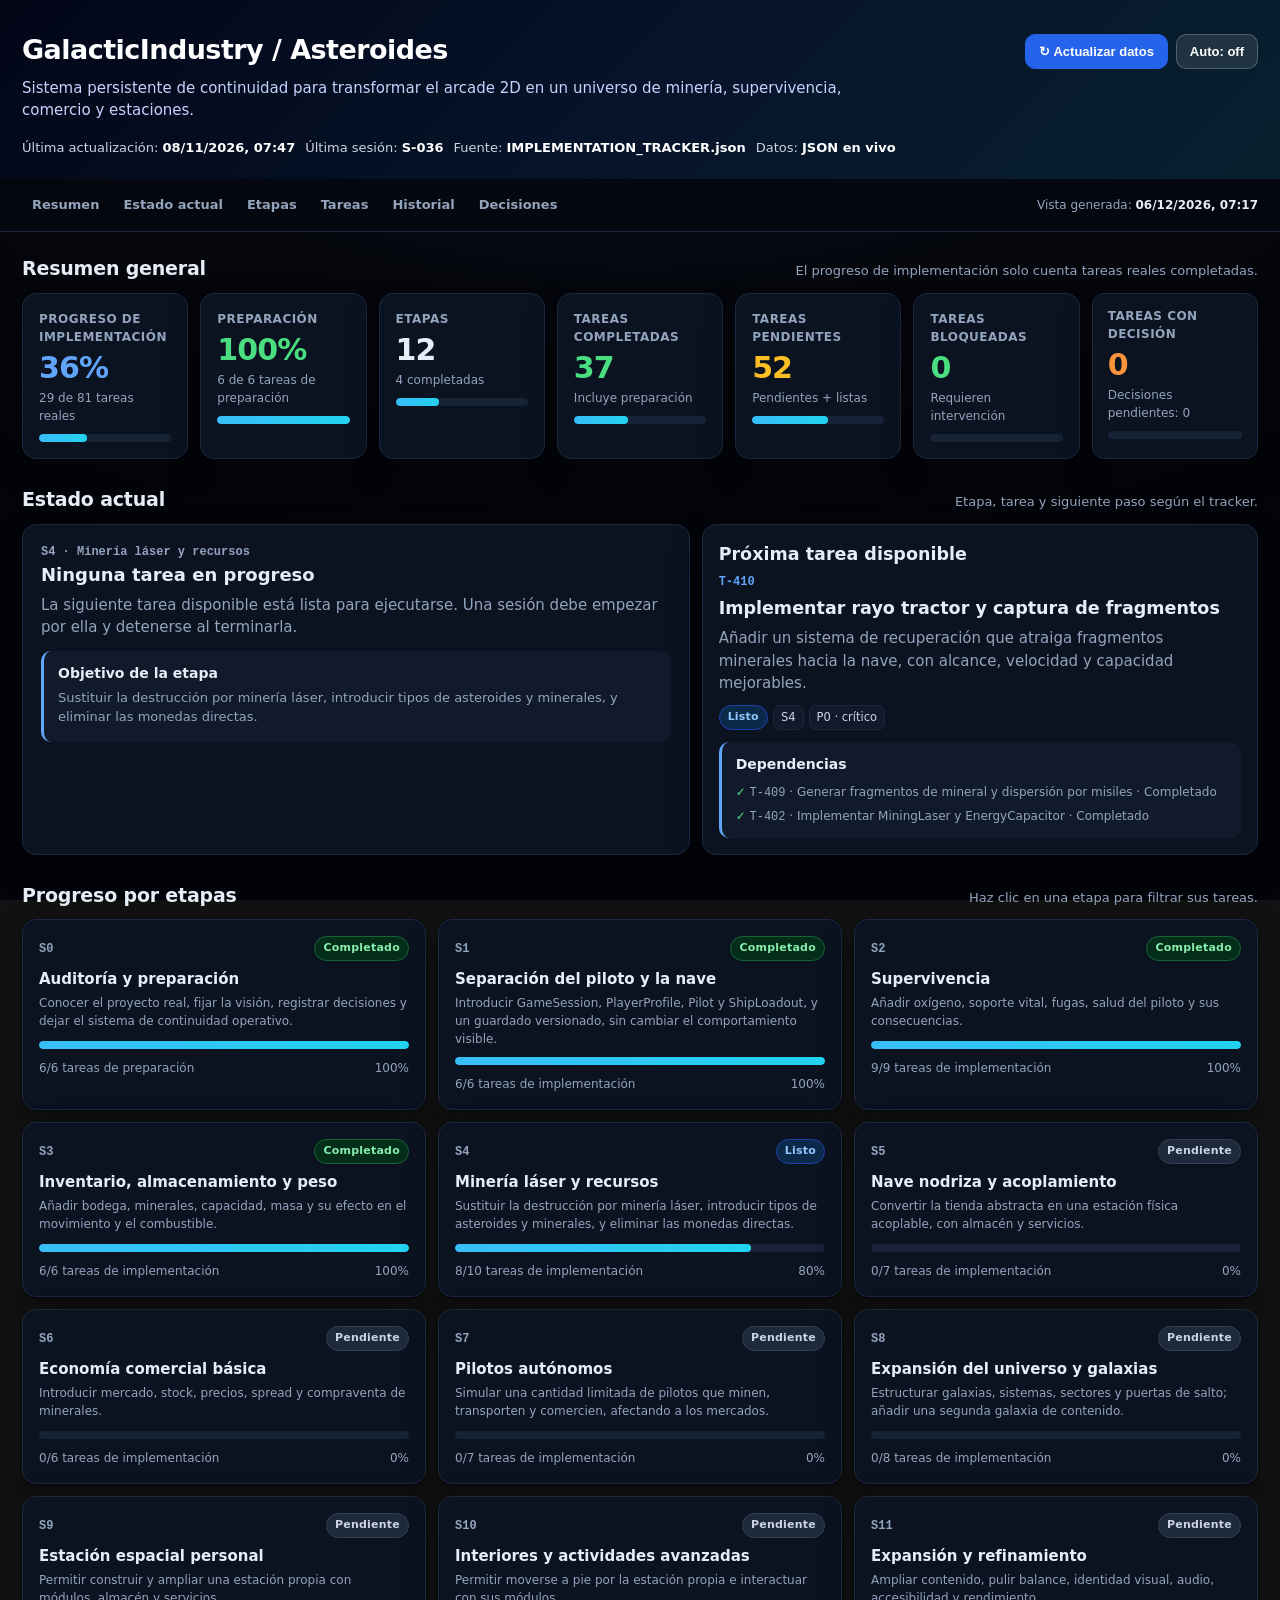
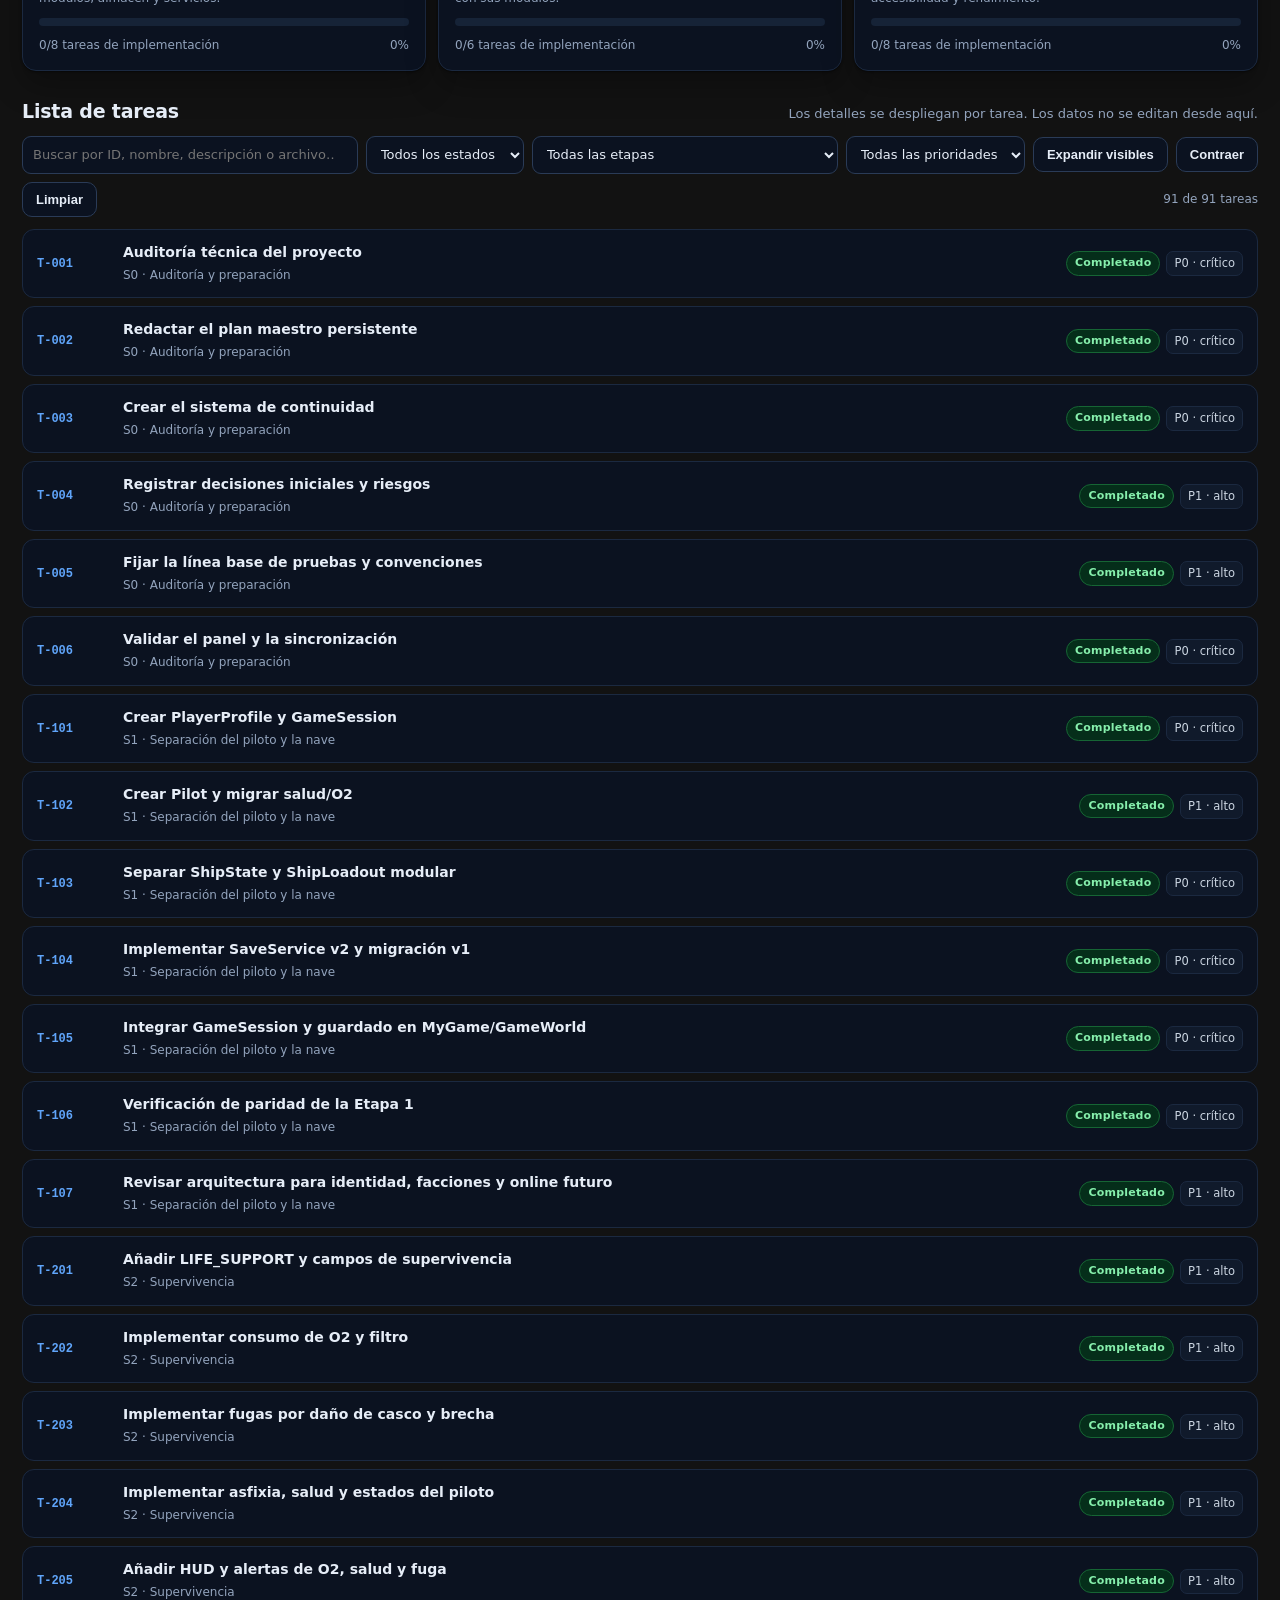
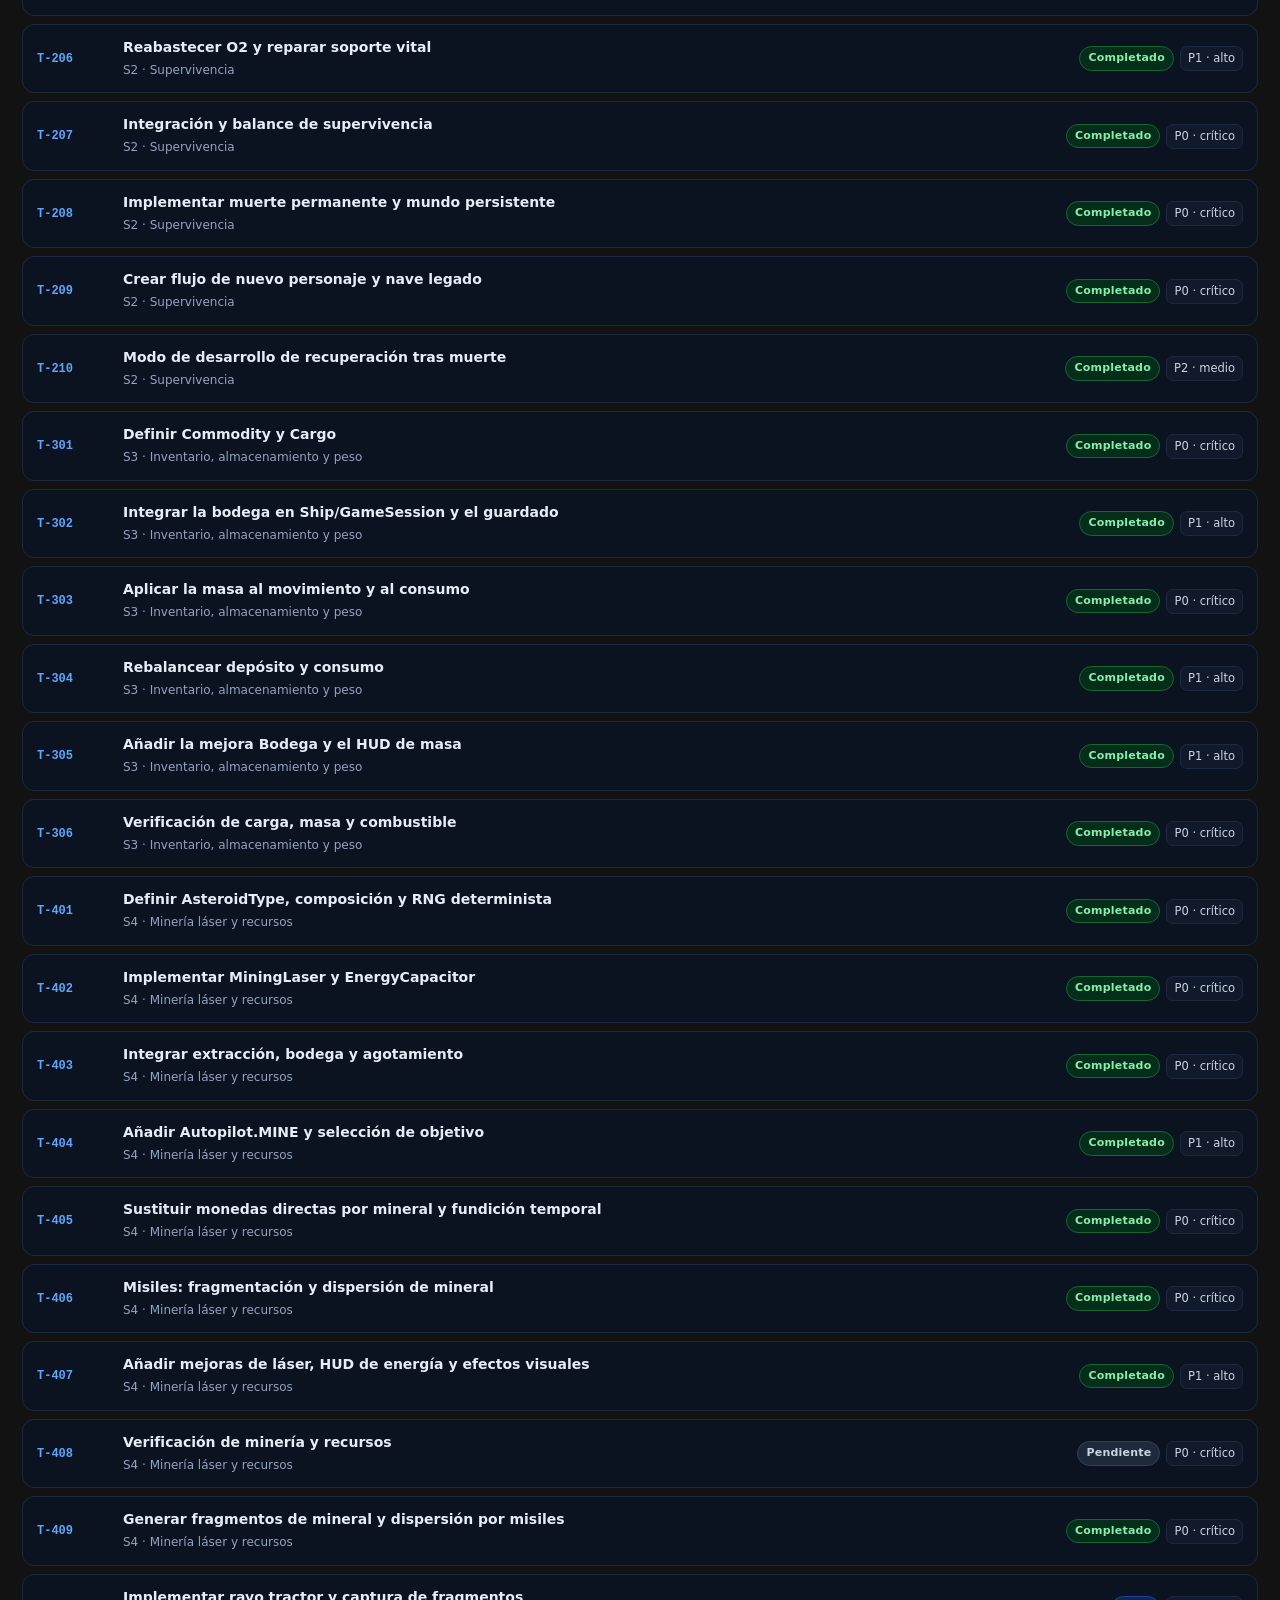
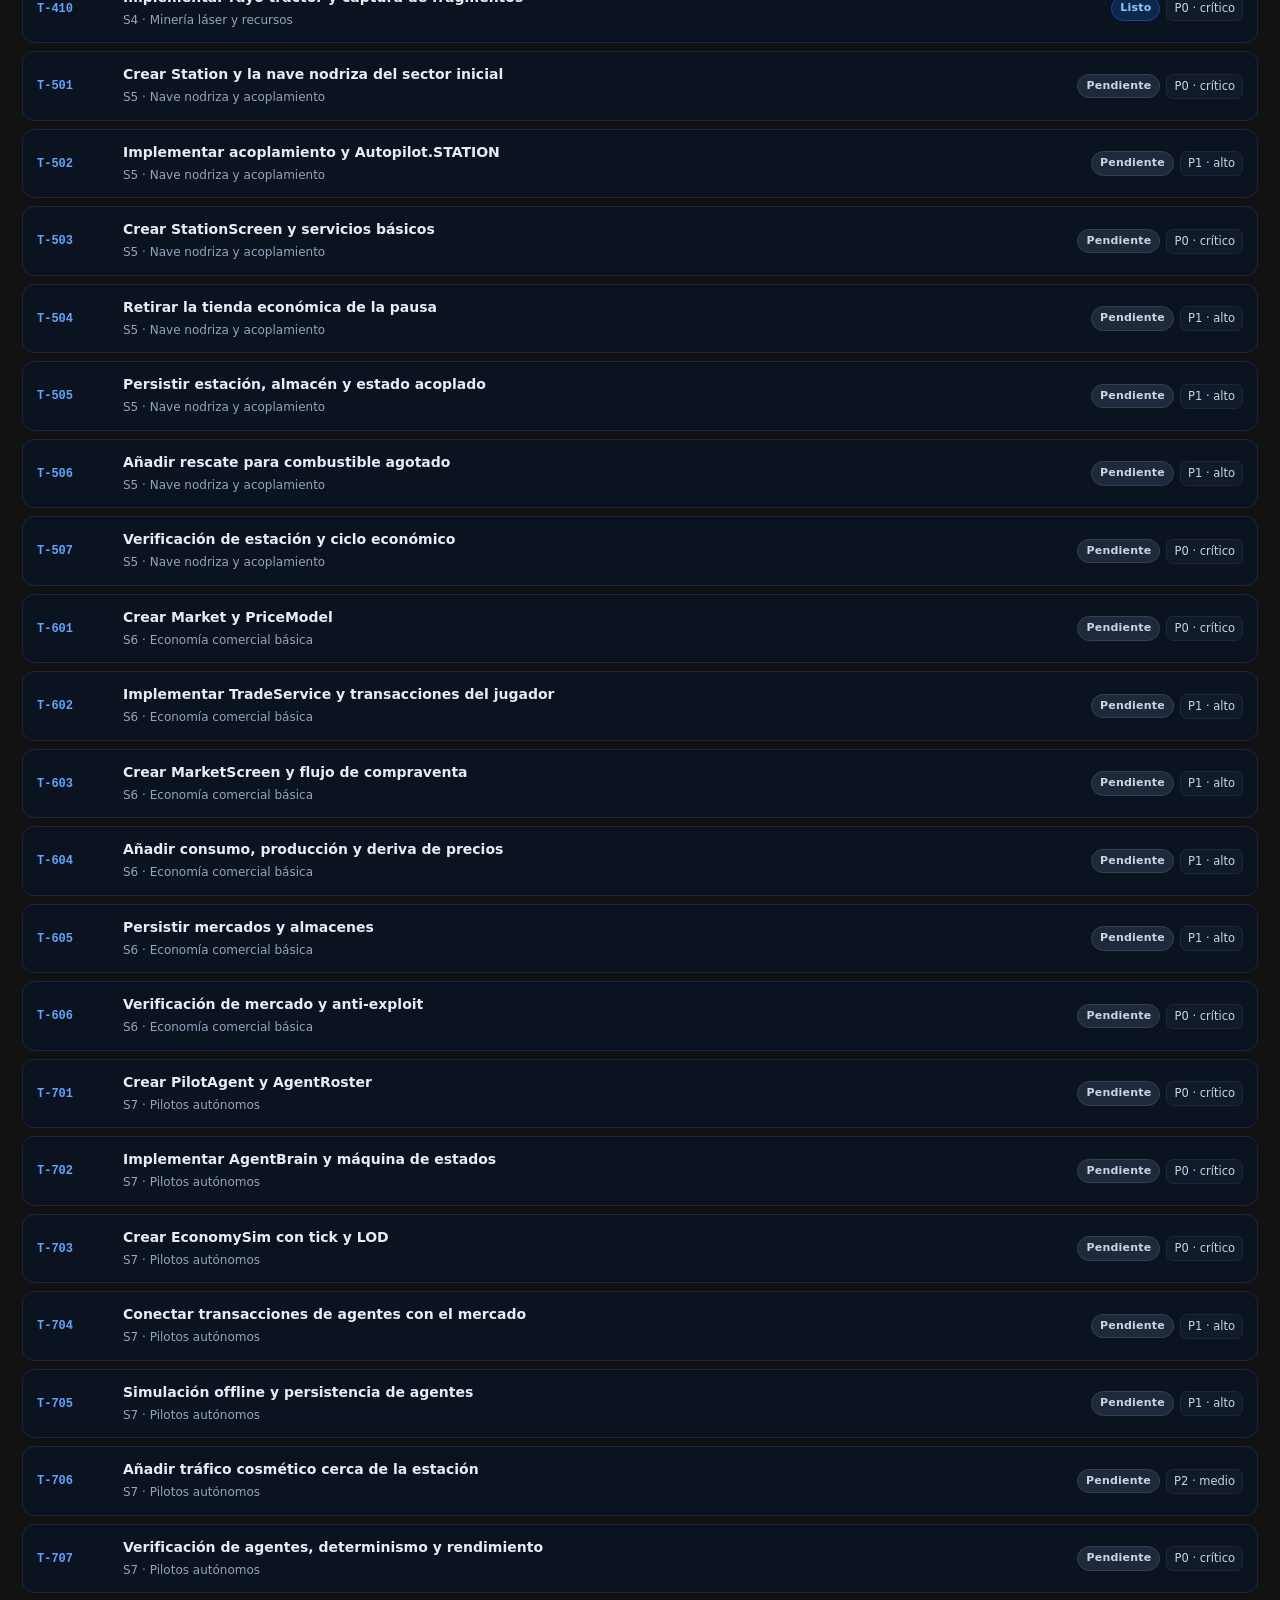
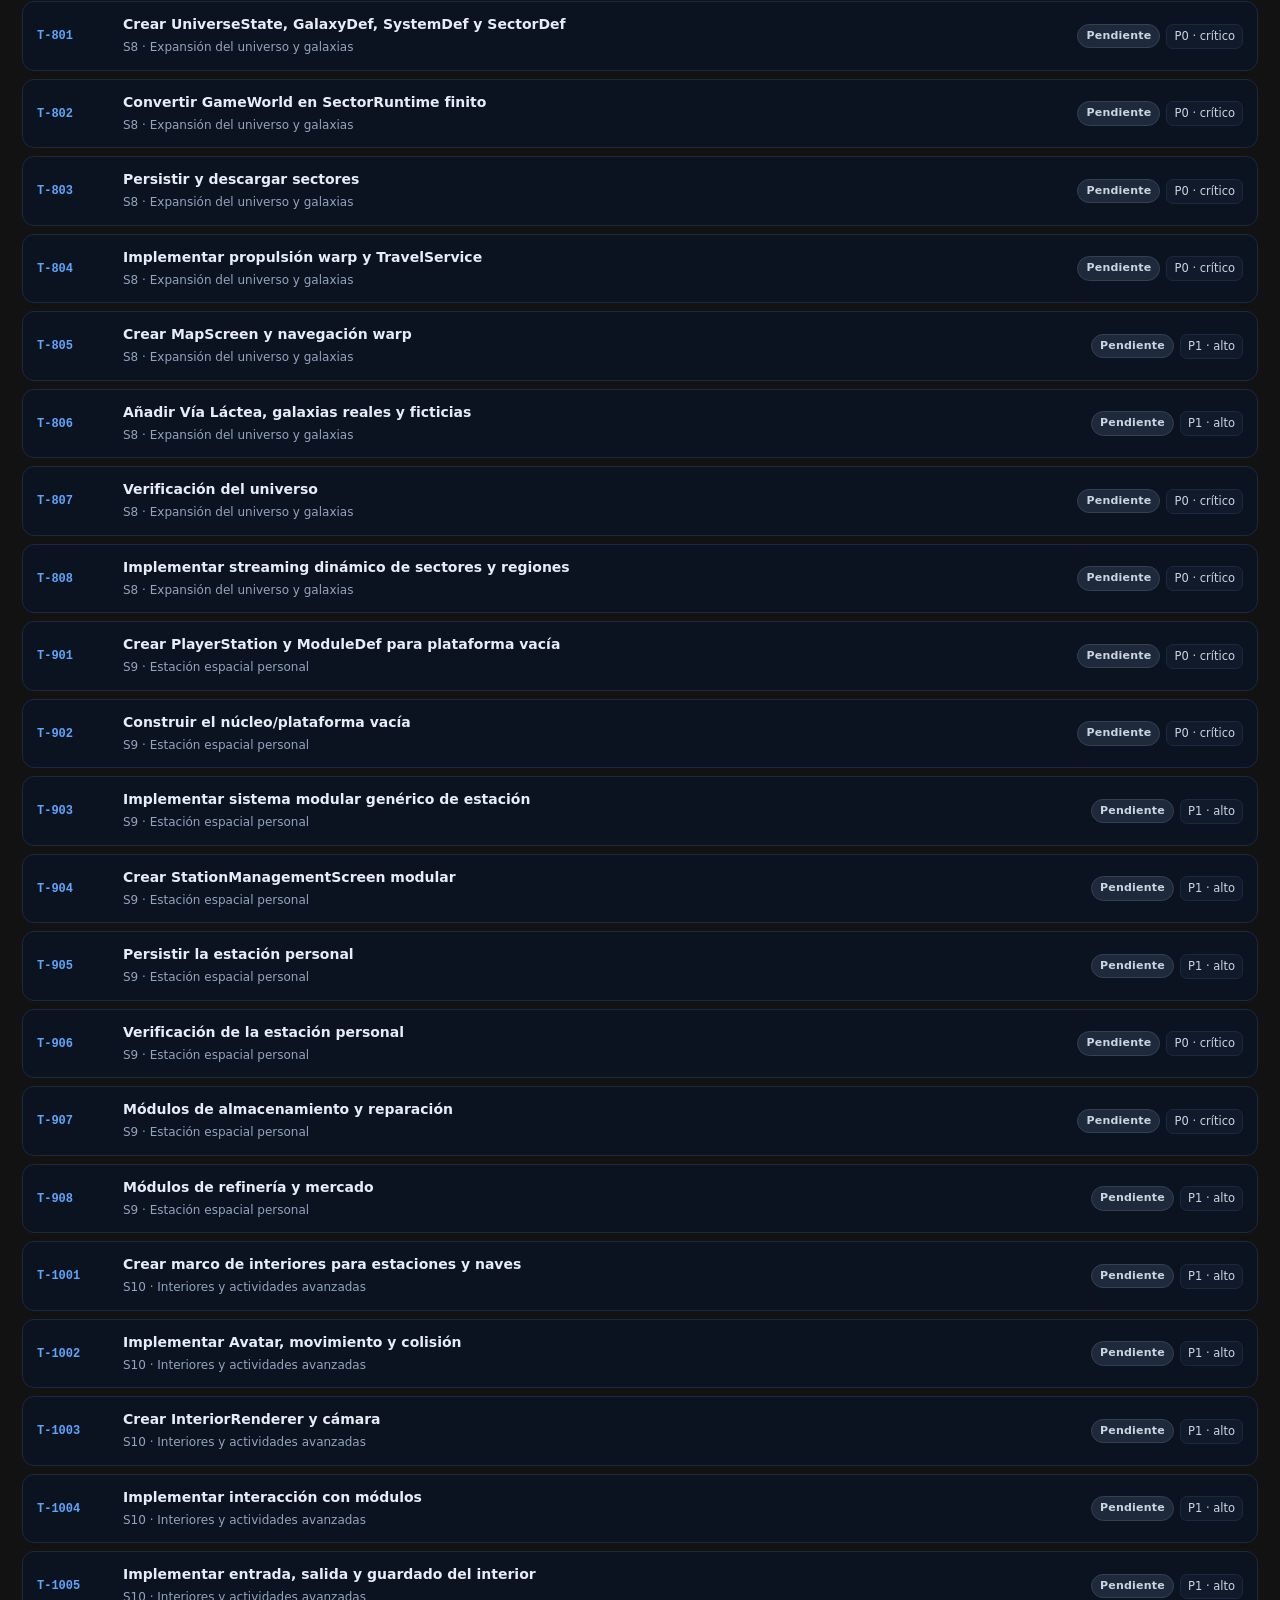
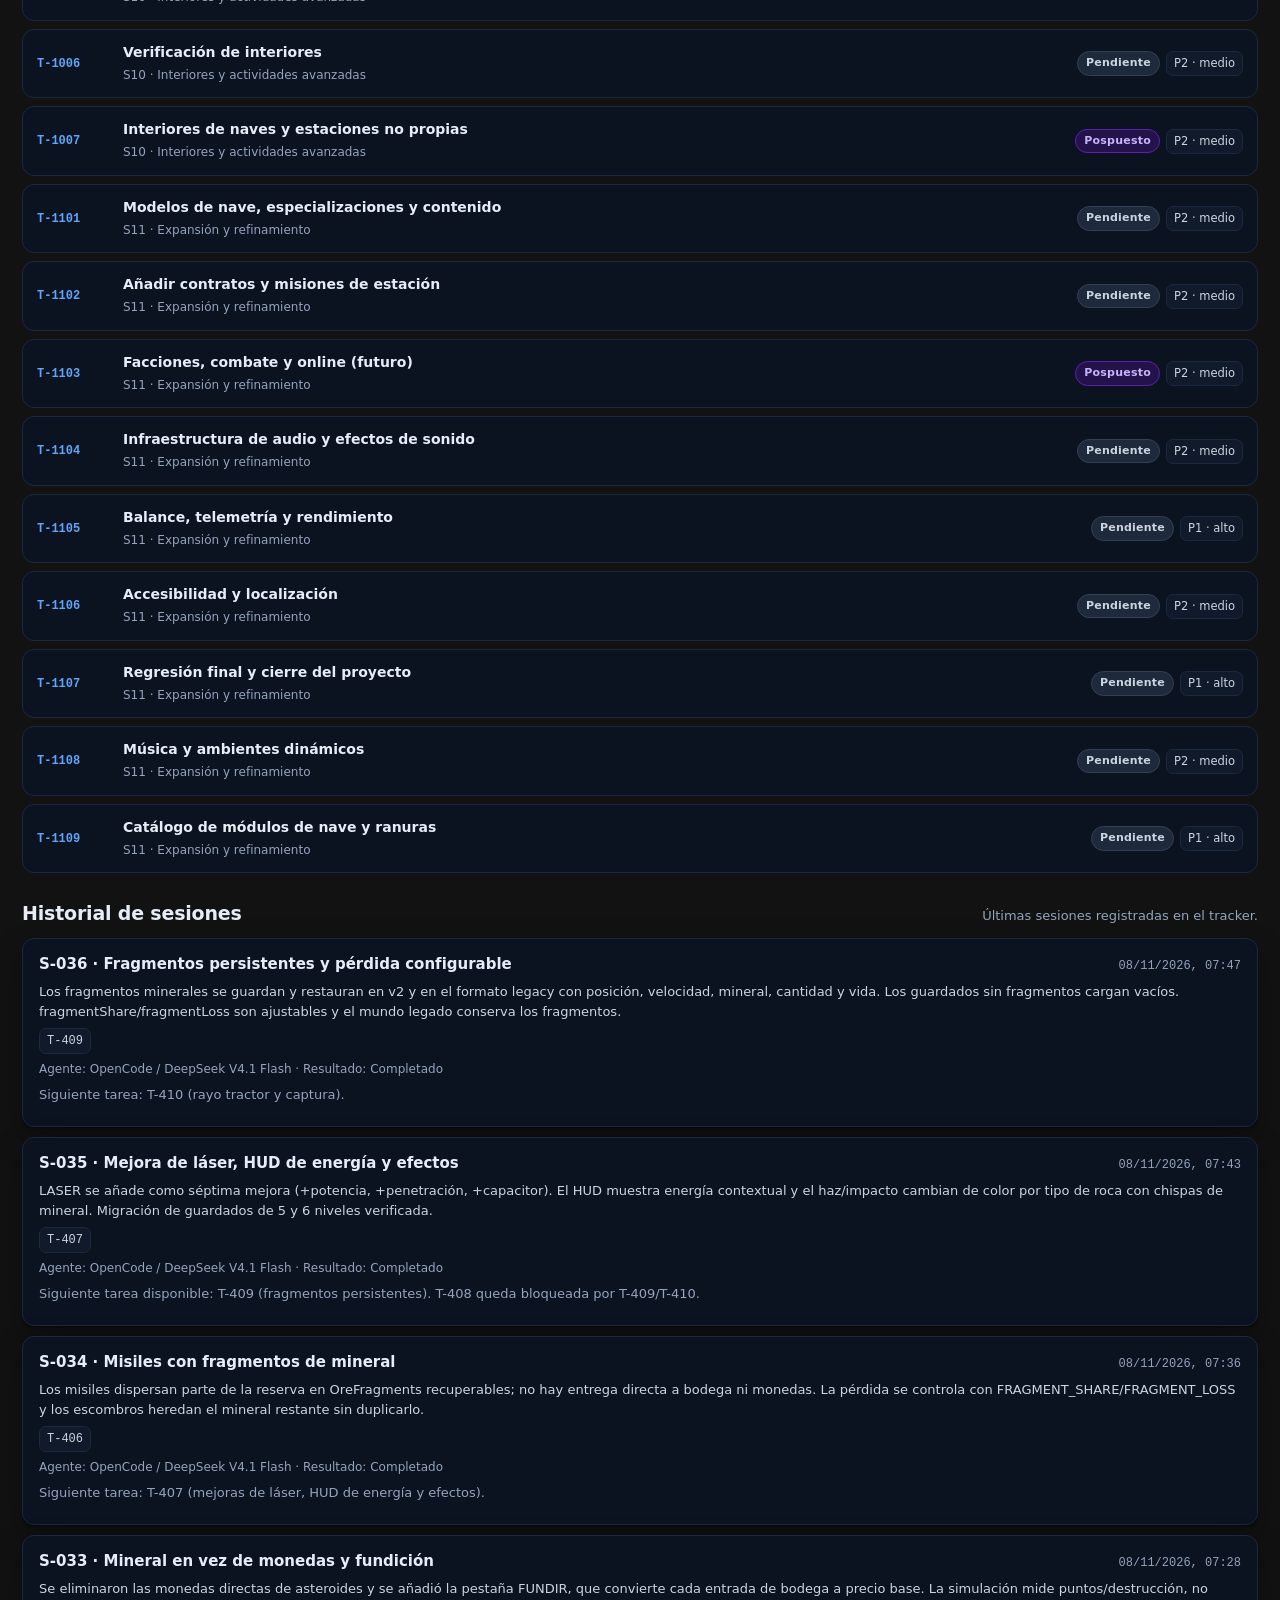
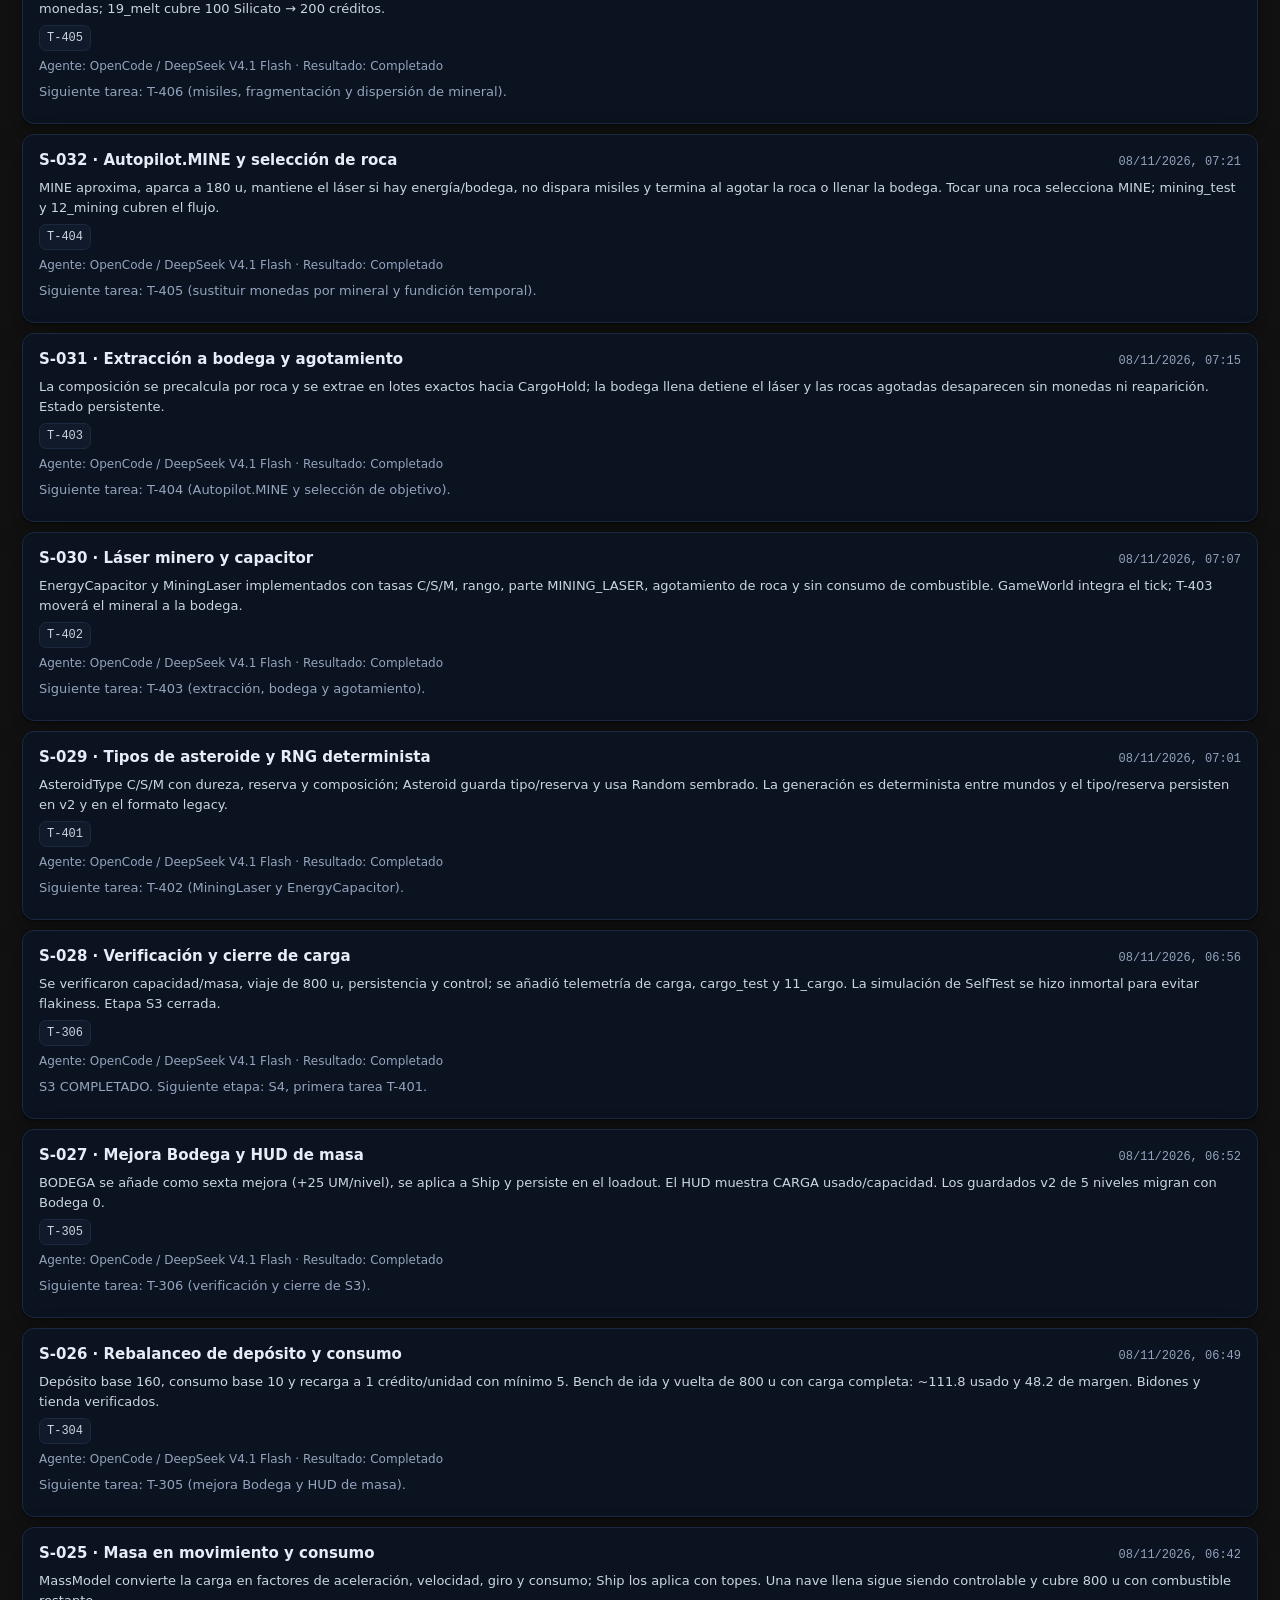
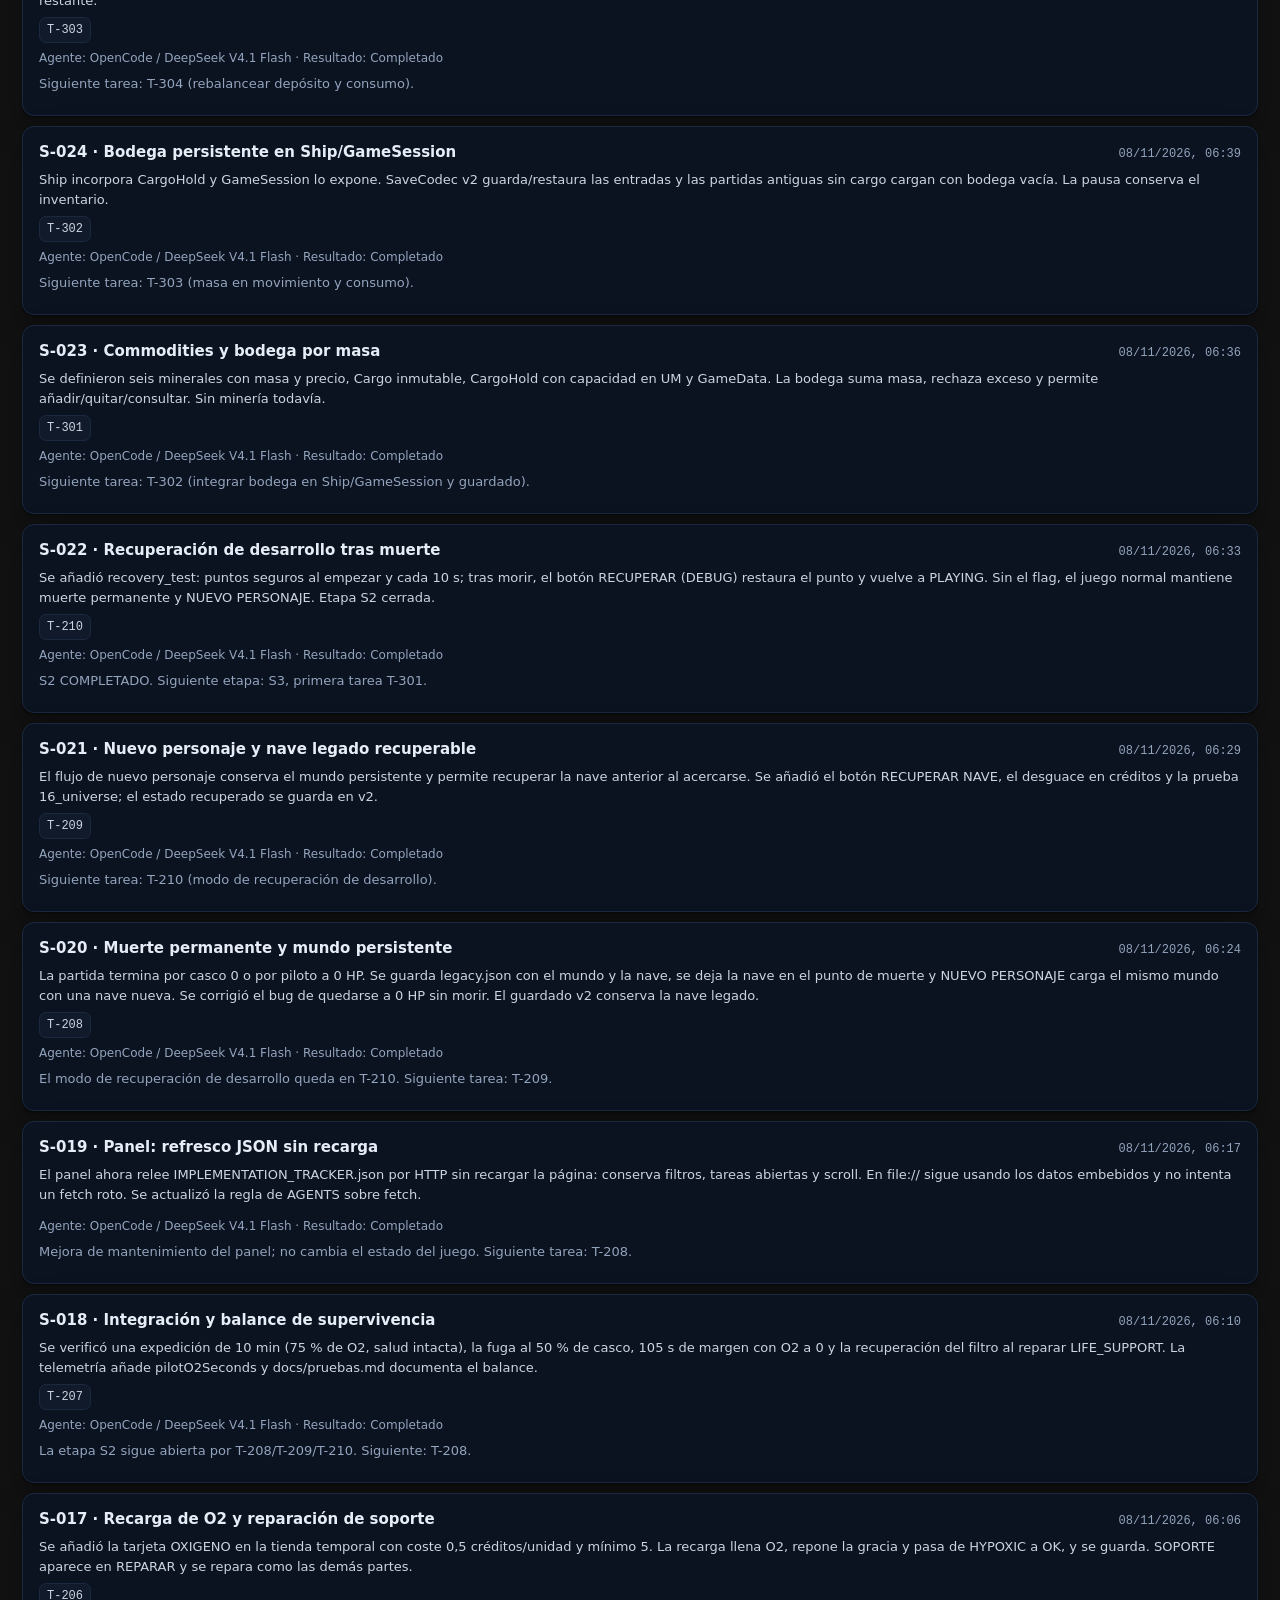
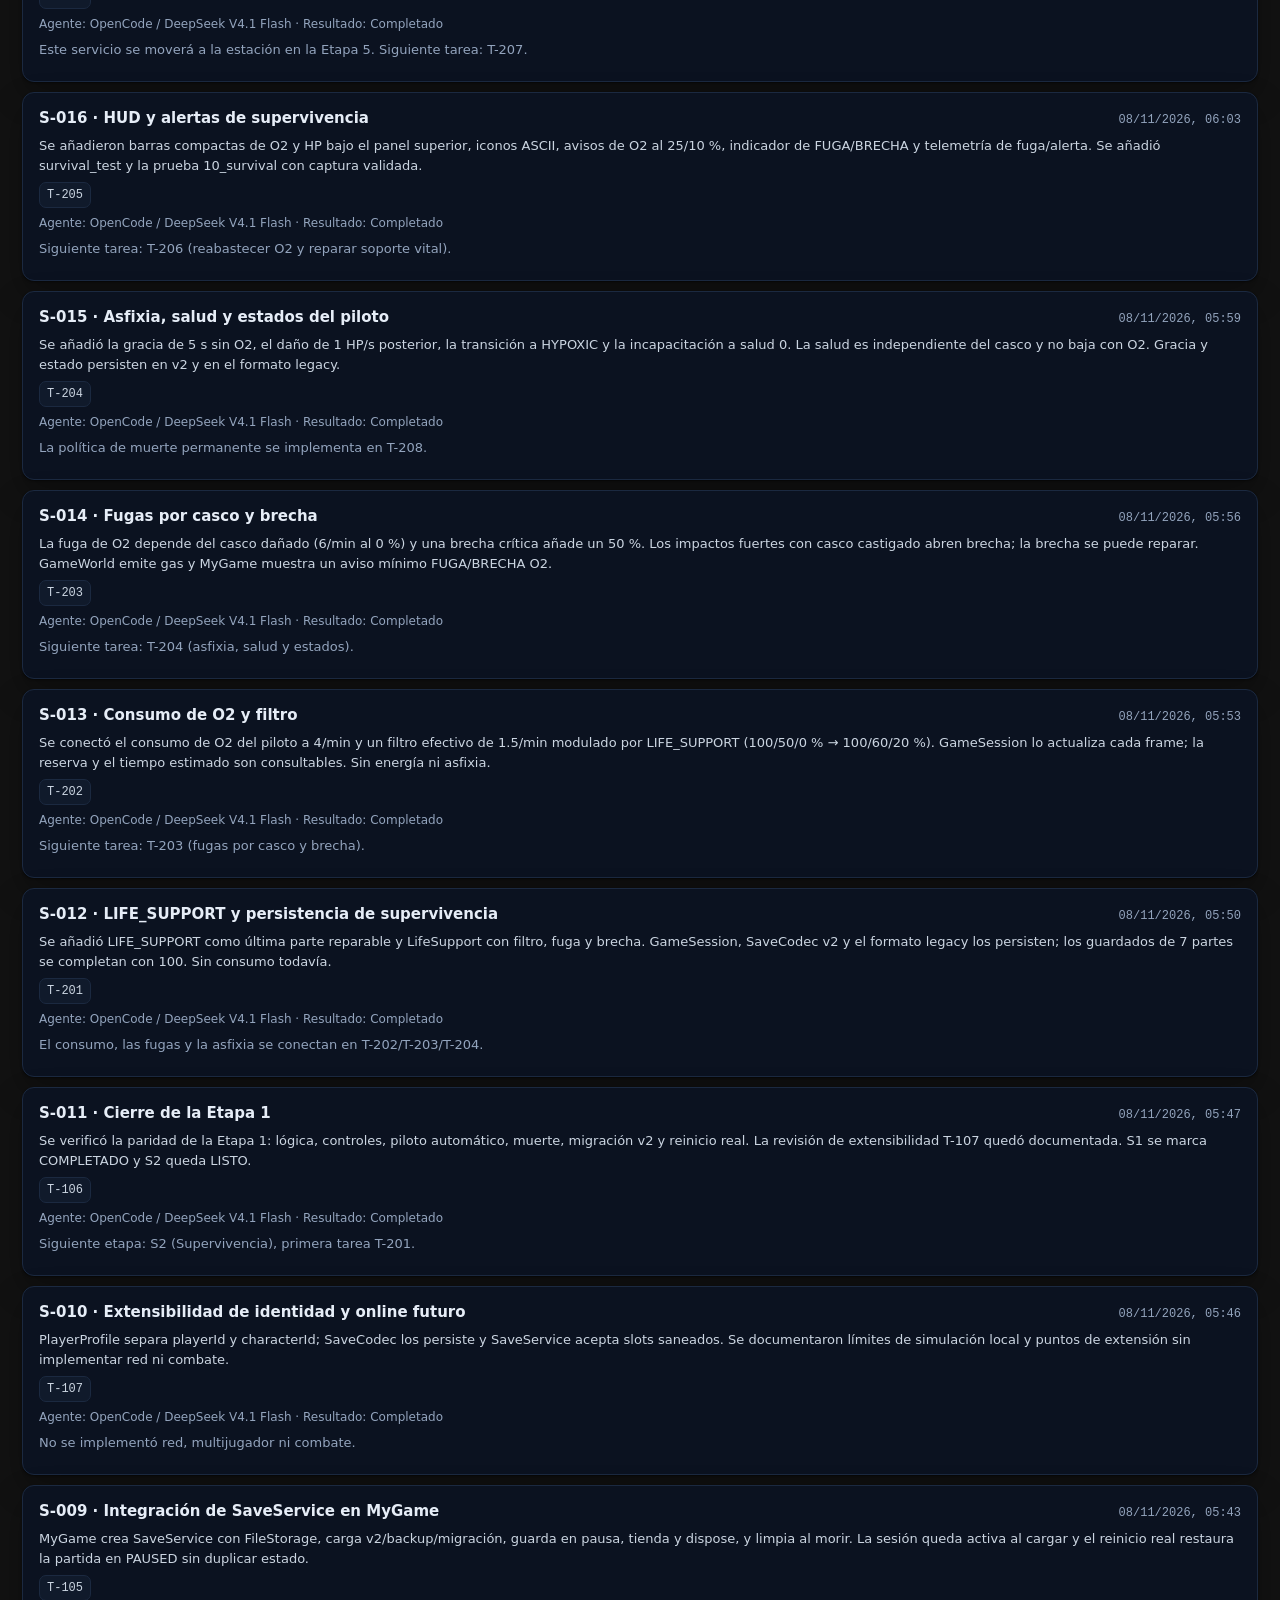
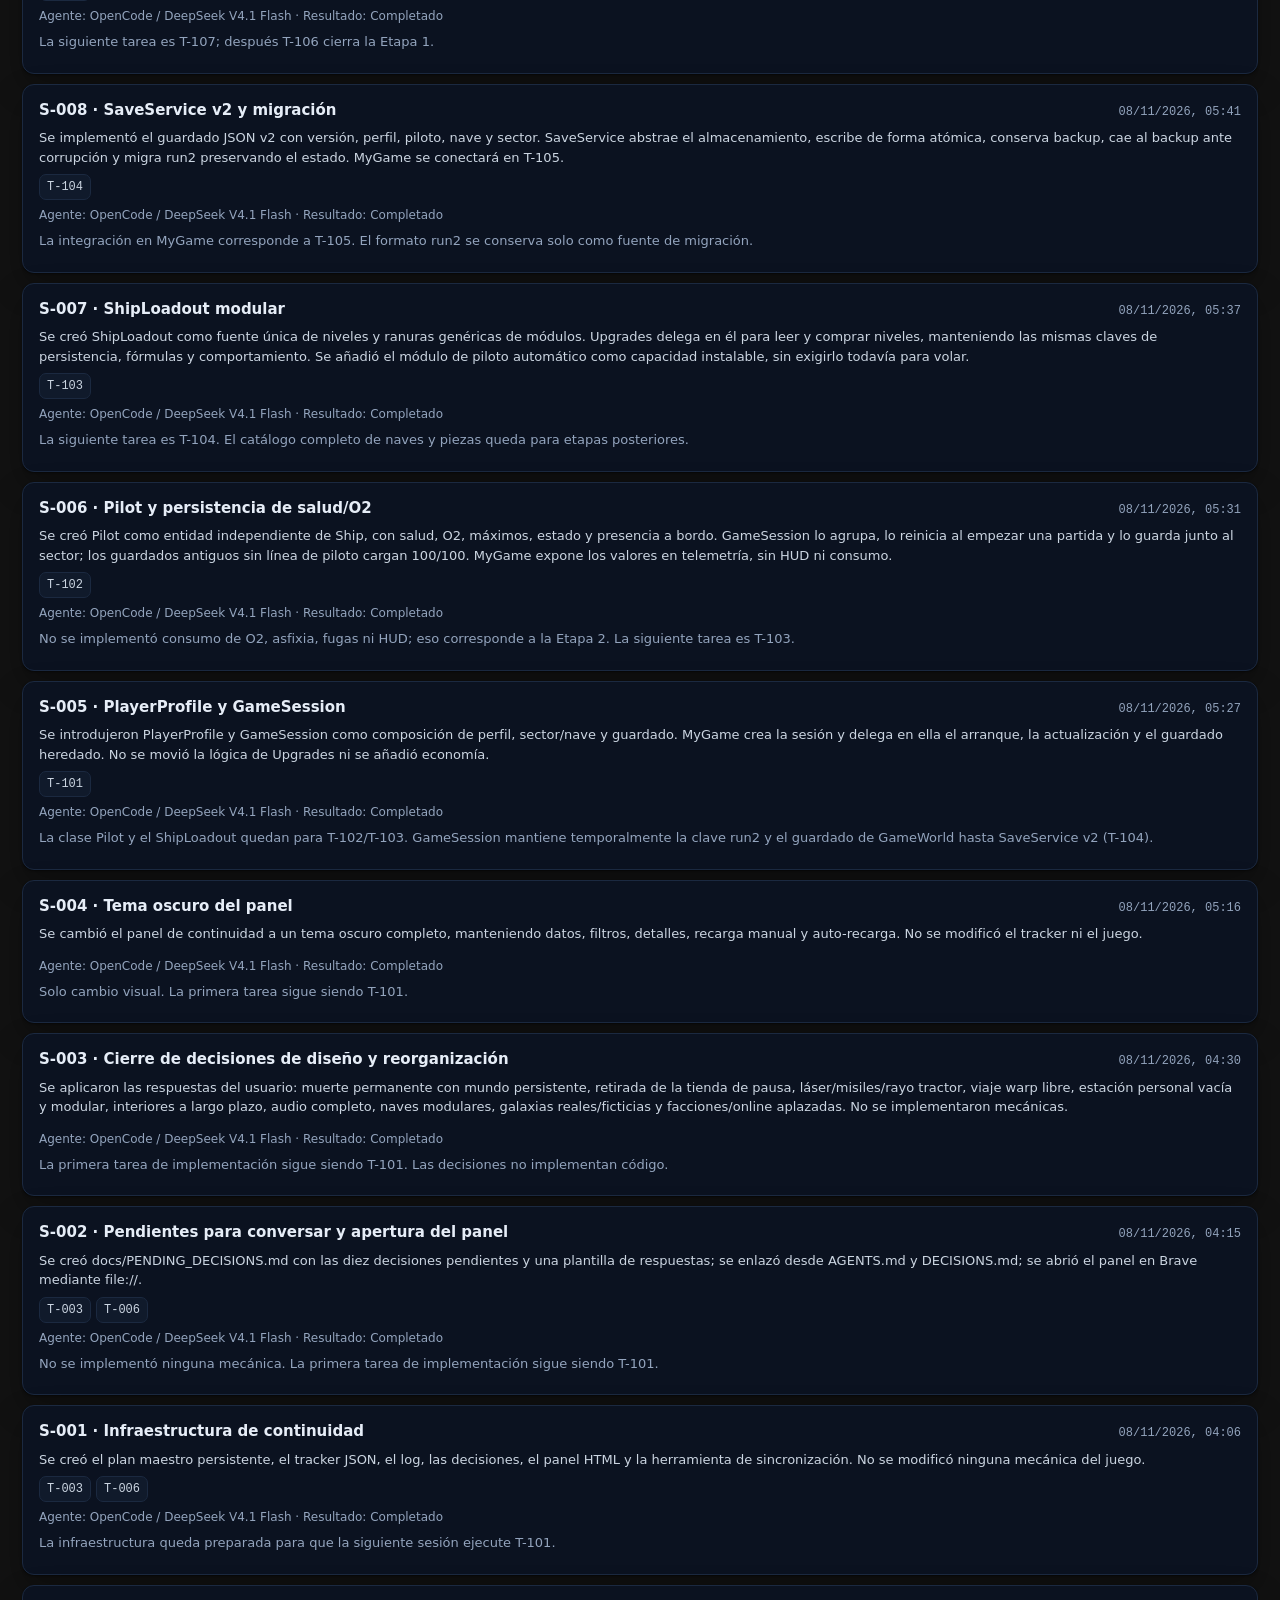
==== commit c4447b4d: "T-409: fragmentos persistentes y perdida configurable" ====
--- a/docs/PROJECT_DASHBOARD.html
+++ b/docs/PROJECT_DASHBOARD.html
@@ -611,24 +611,24 @@
     "project": "GalacticIndustry",
     "displayName": "GalacticIndustry / Asteroides",
     "description": "Sistema persistente de continuidad para transformar el arcade 2D en un universo de minería, supervivencia, comercio y estaciones.",
-    "lastUpdated": "2026-11-08T01:43:00-06:00",
-    "lastSessionId": "S-035",
+    "lastUpdated": "2026-11-08T01:47:00-06:00",
+    "lastSessionId": "S-036",
     "lastVerification": {
-      "date": "2026-11-08T01:43:00-06:00",
+      "date": "2026-11-08T01:47:00-06:00",
       "result": "OK",
       "checks": [
         "tools/run-tests.sh 01_logic: SelfTest TODO OK",
-        "Mejora LASER: +potencia, +penetración y +capacitor; conserva carga relativa",
-        "HUD contextual de energía con barra y porcentaje",
-        "Haz e impacto con color por tipo de roca (C/S/M) y chispas de mineral",
-        "12_mining: energía baja y haz visible en 23_mining_beam",
-        "03_controls, 04_autopilot, 09_wing_damage y 19_melt: OK",
+        "Fragmentos persistidos en v2 y en el formato legacy",
+        "Guardados sin fragmentos cargan vacíos",
+        "fragmentShare/fragmentLoss ajustables por instancia",
+        "El mundo legado conserva los fragmentos",
+        "12_mining, 04_autopilot y 16_universe: OK",
         "python3 tools/sync-dashboard.py --check"
       ]
     },
     "currentStageId": "S4",
     "currentTaskId": null,
-    "nextTaskId": "T-409",
+    "nextTaskId": "T-410",
     "preparationComplete": true,
     "implementationStarted": true,
     "progressDefinition": "Se calcula solo con tareas category=implementation y countsForProgress=true en estado COMPLETADO. Las tareas de preparación no cuentan como implementación del juego.",
@@ -4977,7 +4977,7 @@
       "description": "Crear fragmentos físicos con mineral al destruir/fragmentar asteroides con misiles, con estado persistente y recuperación posterior.",
       "category": "implementation",
       "priority": "P0",
-      "status": "LISTO",
+      "status": "COMPLETADO",
       "countsForProgress": true,
       "dependencies": [
         "T-406",
@@ -4993,8 +4993,8 @@
       ],
       "acceptanceCriteria": [
         "Los fragmentos tienen mineral y posición/velocidad.",
-        "Los fragmentos se conservan al guardar/cargar.",
-        "Se pueden recuperar con el rayo tractor.",
+        "Los fragmentos se conservan al guardar/cargar y en el formato legacy.",
+        "Se pueden recuperar al acercarse; el rayo tractor llega en T-410.",
         "La pérdida de material es configurable y se ajusta por balance."
       ],
       "tests": [
@@ -5003,10 +5003,39 @@
         "Guardado de fragmentos"
       ],
       "technicalNotes": "No fijar porcentajes definitivos. La dispersión debe ser visible y comprensible.",
-      "executionLog": [],
-      "evidence": [],
-      "createdAt": "2026-11-07",
-      "updatedAt": "2026-11-07T22:30:00-06:00"
+      "executionLog": [
+        {
+          "sessionId": "S-036",
+          "date": "2026-11-08T01:47:00-06:00",
+          "agent": "OpenCode / DeepSeek V4.1 Flash",
+          "status": "COMPLETADO",
+          "summary": "Los fragmentos se guardan y restauran en v2 (posición, velocidad, mineral, cantidad y vida) y en el formato legacy; los guardados sin fragmentos cargan vacíos. fragmentShare/fragmentLoss son ajustables por instancia y el mundo legado conserva los fragmentos. La recuperación por contacto ya existe; el rayo tractor queda en T-410.",
+          "files": [
+            "src/com/example/codegame/OreFragment.java",
+            "src/com/example/codegame/GameWorld.java",
+            "src/com/example/codegame/SaveCodec.java",
+            "src/com/example/codegame/SelfTest.java"
+          ],
+          "tests": [
+            "01_logic",
+            "12_mining",
+            "04_autopilot",
+            "16_universe"
+          ],
+          "outcome": "Completado"
+        }
+      ],
+      "evidence": [
+        "PASS los fragmentos se guardan",
+        "PASS los fragmentos se restauran",
+        "PASS un guardado sin fragmentos carga vacio",
+        "PASS el formato legacy conserva fragmentos",
+        "PASS la perdida de material es configurable",
+        "PASS sin fragmentos todo queda en escombros",
+        "12_mining, 04_autopilot y 16_universe OK"
+      ],
+      "createdAt": "2026-11-07",
+      "updatedAt": "2026-11-08T01:47:00-06:00"
     },
     {
       "id": "T-410",
@@ -5015,7 +5044,7 @@
       "description": "Añadir un sistema de recuperación que atraiga fragmentos minerales hacia la nave, con alcance, velocidad y capacidad mejorables.",
       "category": "implementation",
       "priority": "P0",
-      "status": "PENDIENTE",
+      "status": "LISTO",
       "countsForProgress": true,
       "dependencies": [
         "T-409",
@@ -5557,6 +5586,30 @@
     }
   ],
   "sessions": [
+    {
+      "id": "S-036",
+      "date": "2026-11-08T01:47:00-06:00",
+      "agent": "OpenCode / DeepSeek V4.1 Flash",
+      "title": "Fragmentos persistentes y pérdida configurable",
+      "summary": "Los fragmentos minerales se guardan y restauran en v2 y en el formato legacy con posición, velocidad, mineral, cantidad y vida. Los guardados sin fragmentos cargan vacíos. fragmentShare/fragmentLoss son ajustables y el mundo legado conserva los fragmentos.",
+      "tasks": [
+        "T-409"
+      ],
+      "files": [
+        "src/com/example/codegame/OreFragment.java",
+        "src/com/example/codegame/GameWorld.java",
+        "src/com/example/codegame/SaveCodec.java",
+        "src/com/example/codegame/SelfTest.java"
+      ],
+      "tests": [
+        "tools/run-tests.sh 01_logic",
+        "tools/run-tests.sh --no-build 12_mining",
+        "tools/run-tests.sh --no-build 04_autopilot",
+        "tools/run-tests.sh --no-build 16_universe"
+      ],
+      "outcome": "Completado",
+      "notes": "Siguiente tarea: T-410 (rayo tractor y captura)."
+    },
     {
       "id": "S-035",
       "date": "2026-11-08T01:43:00-06:00",
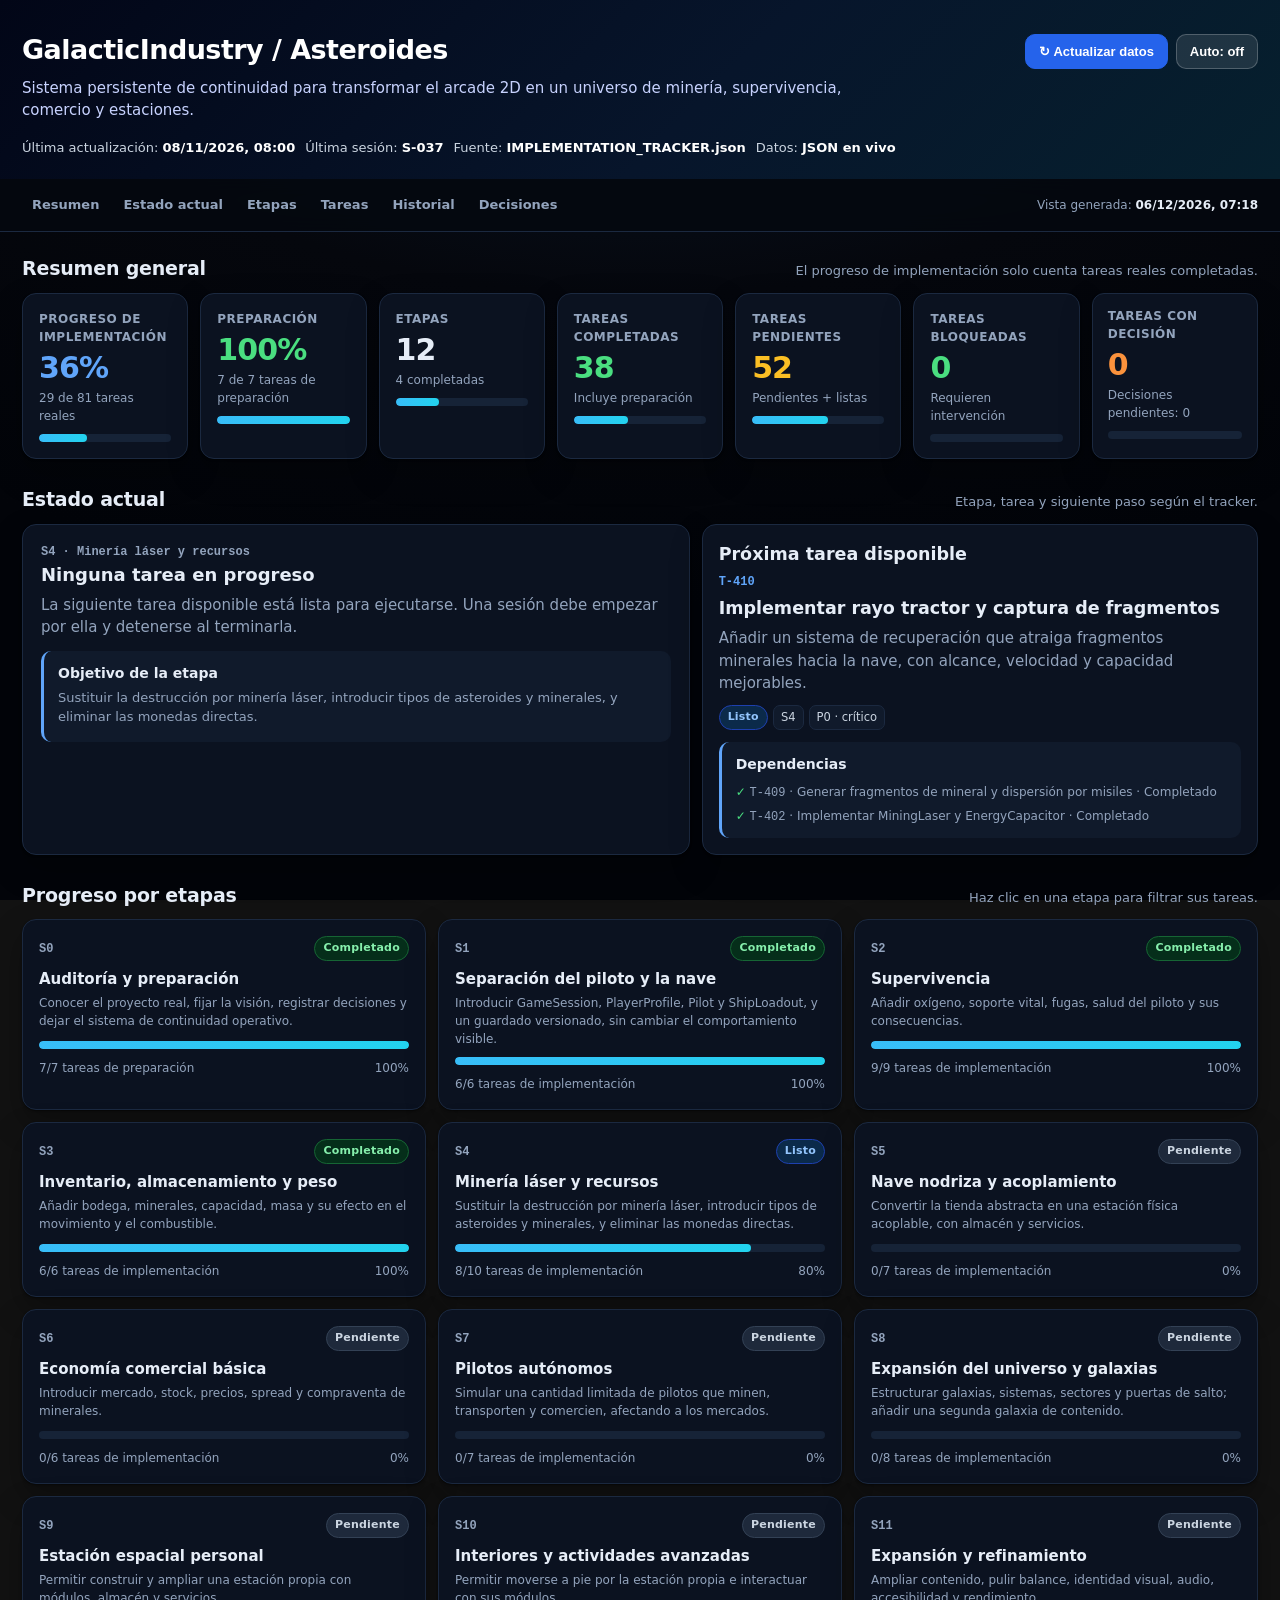
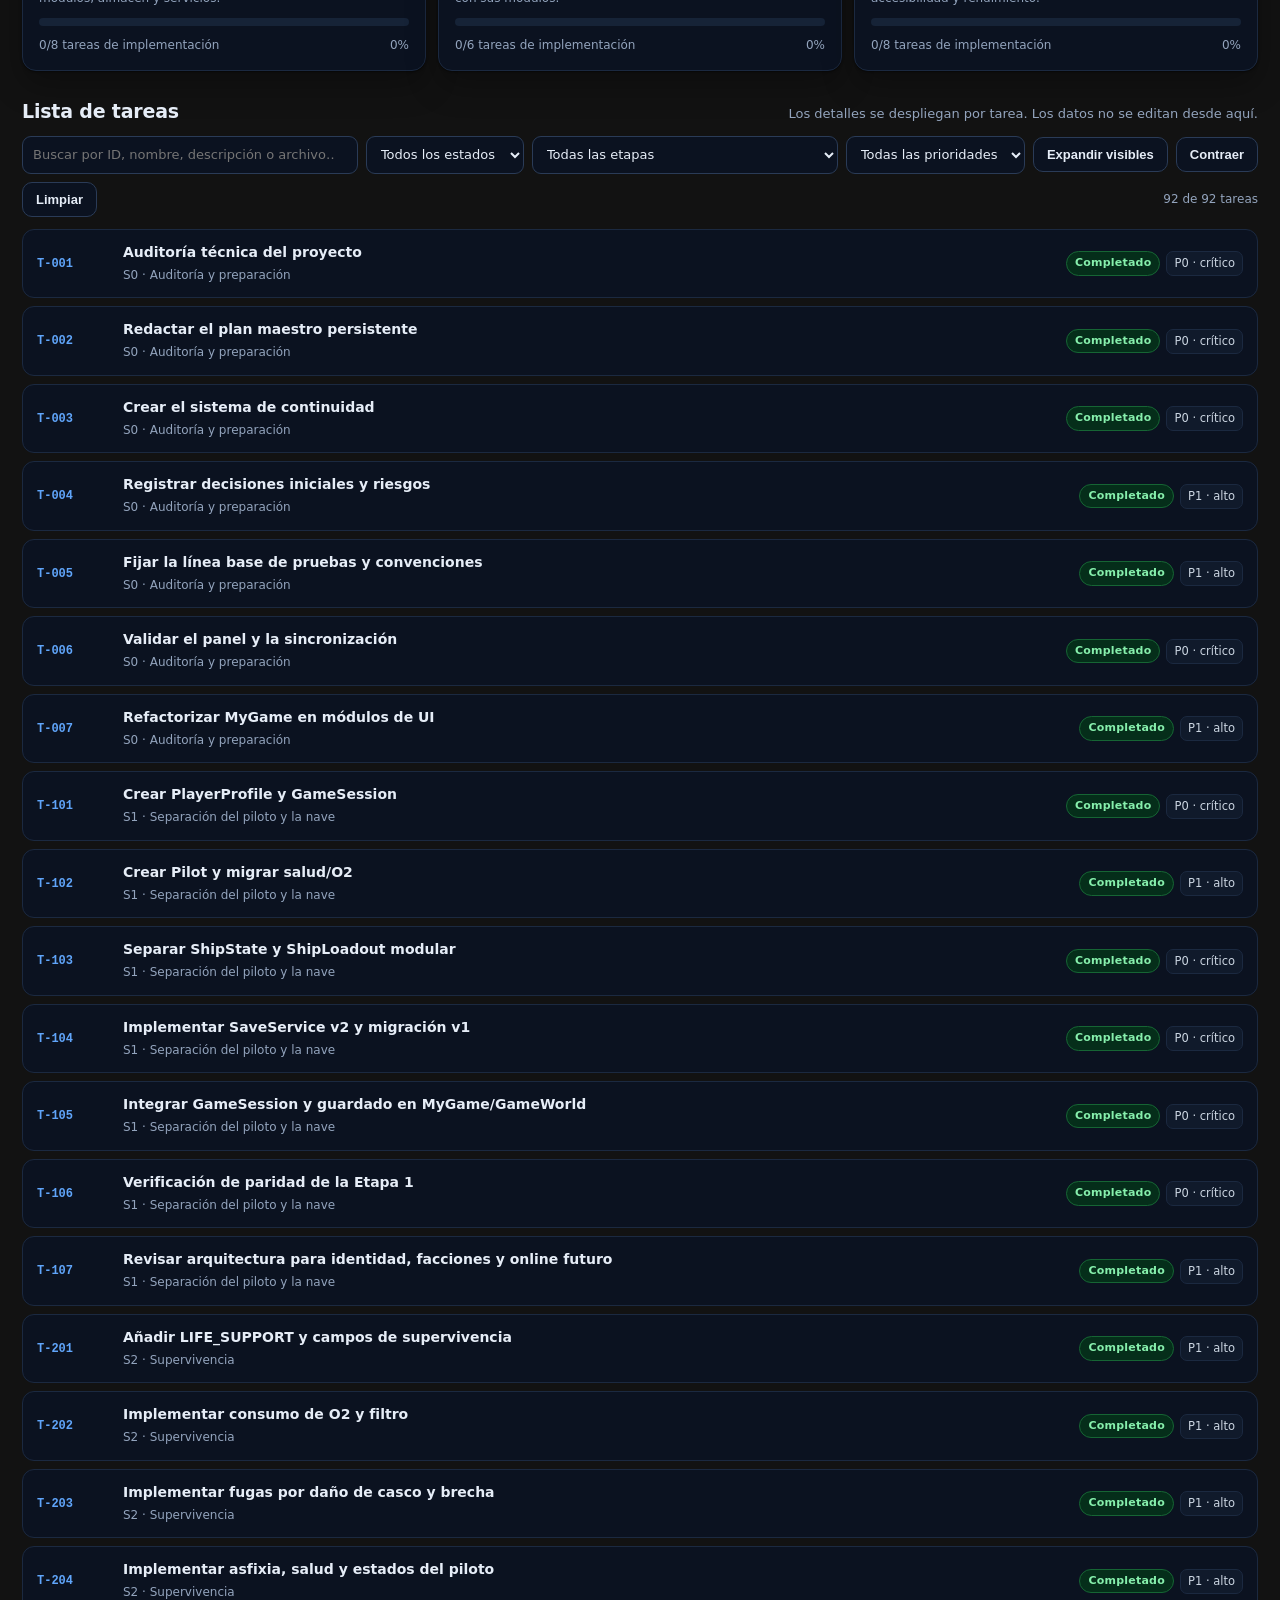
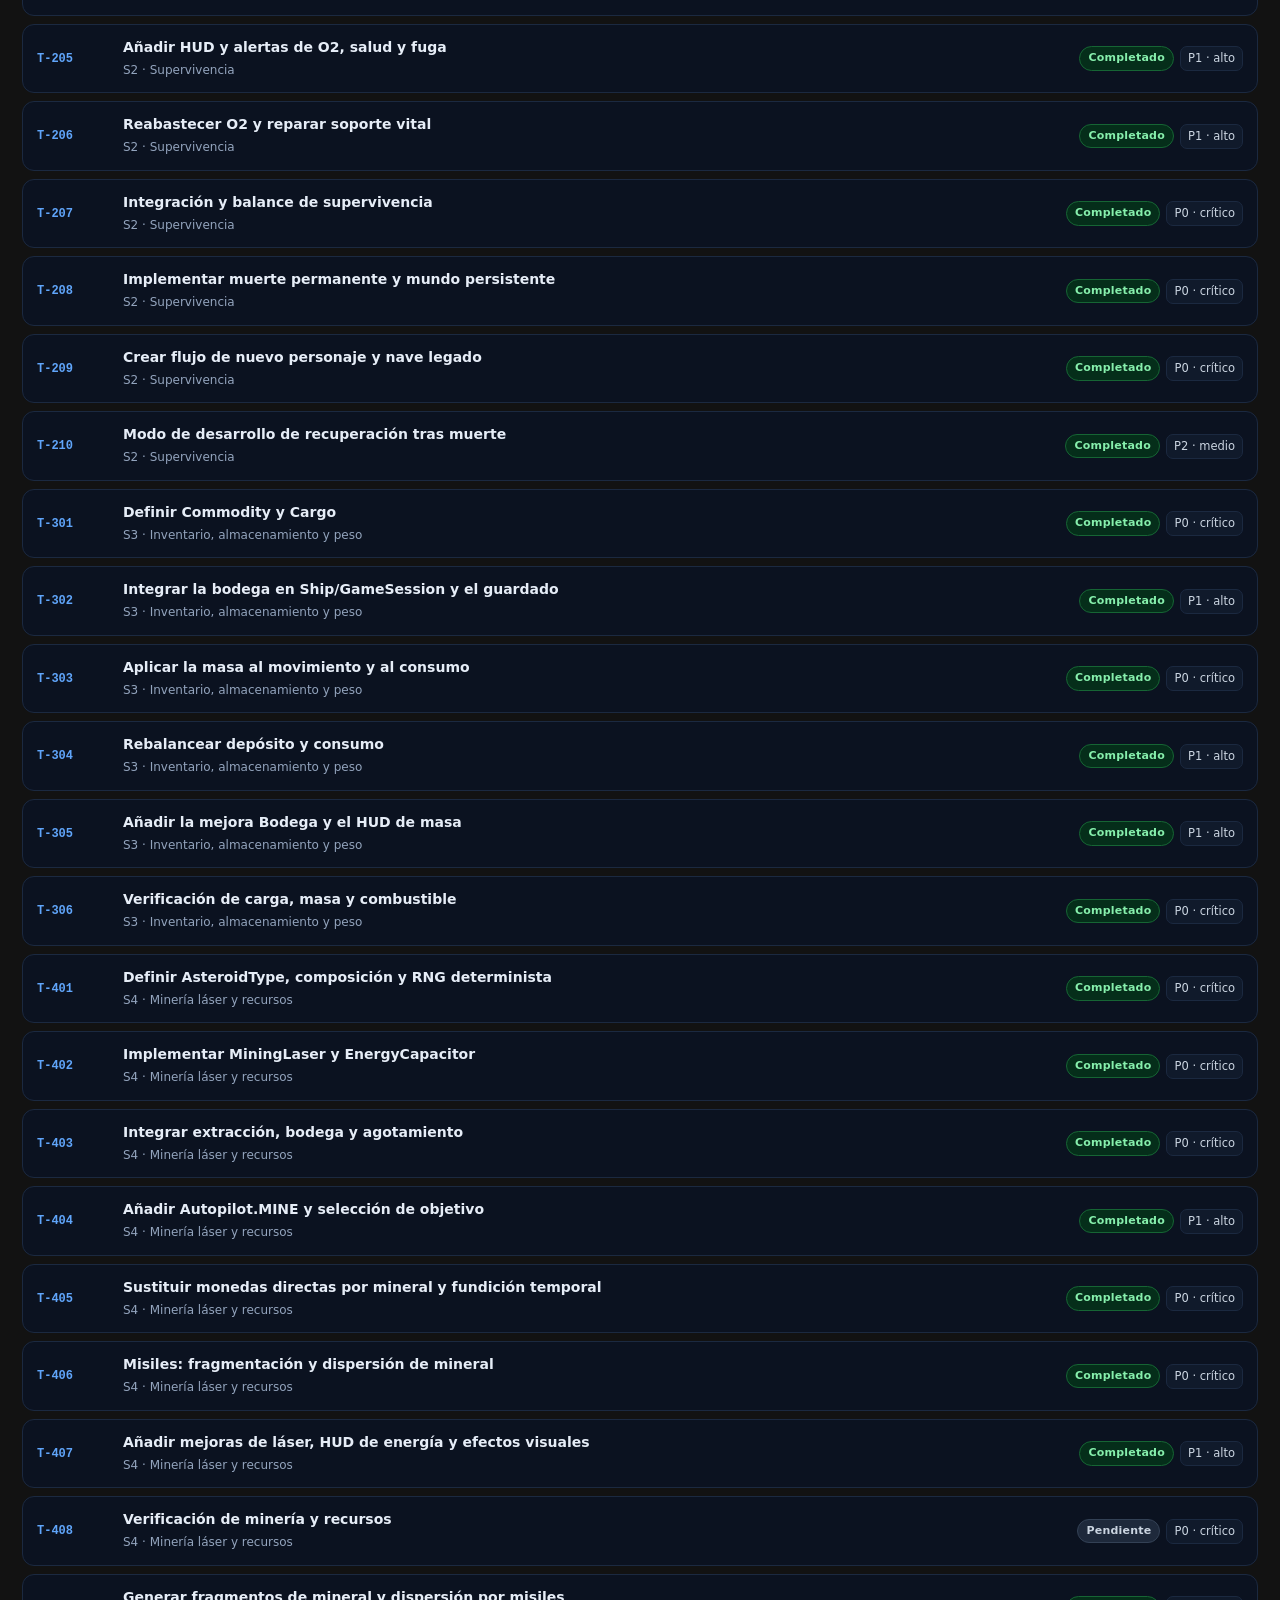
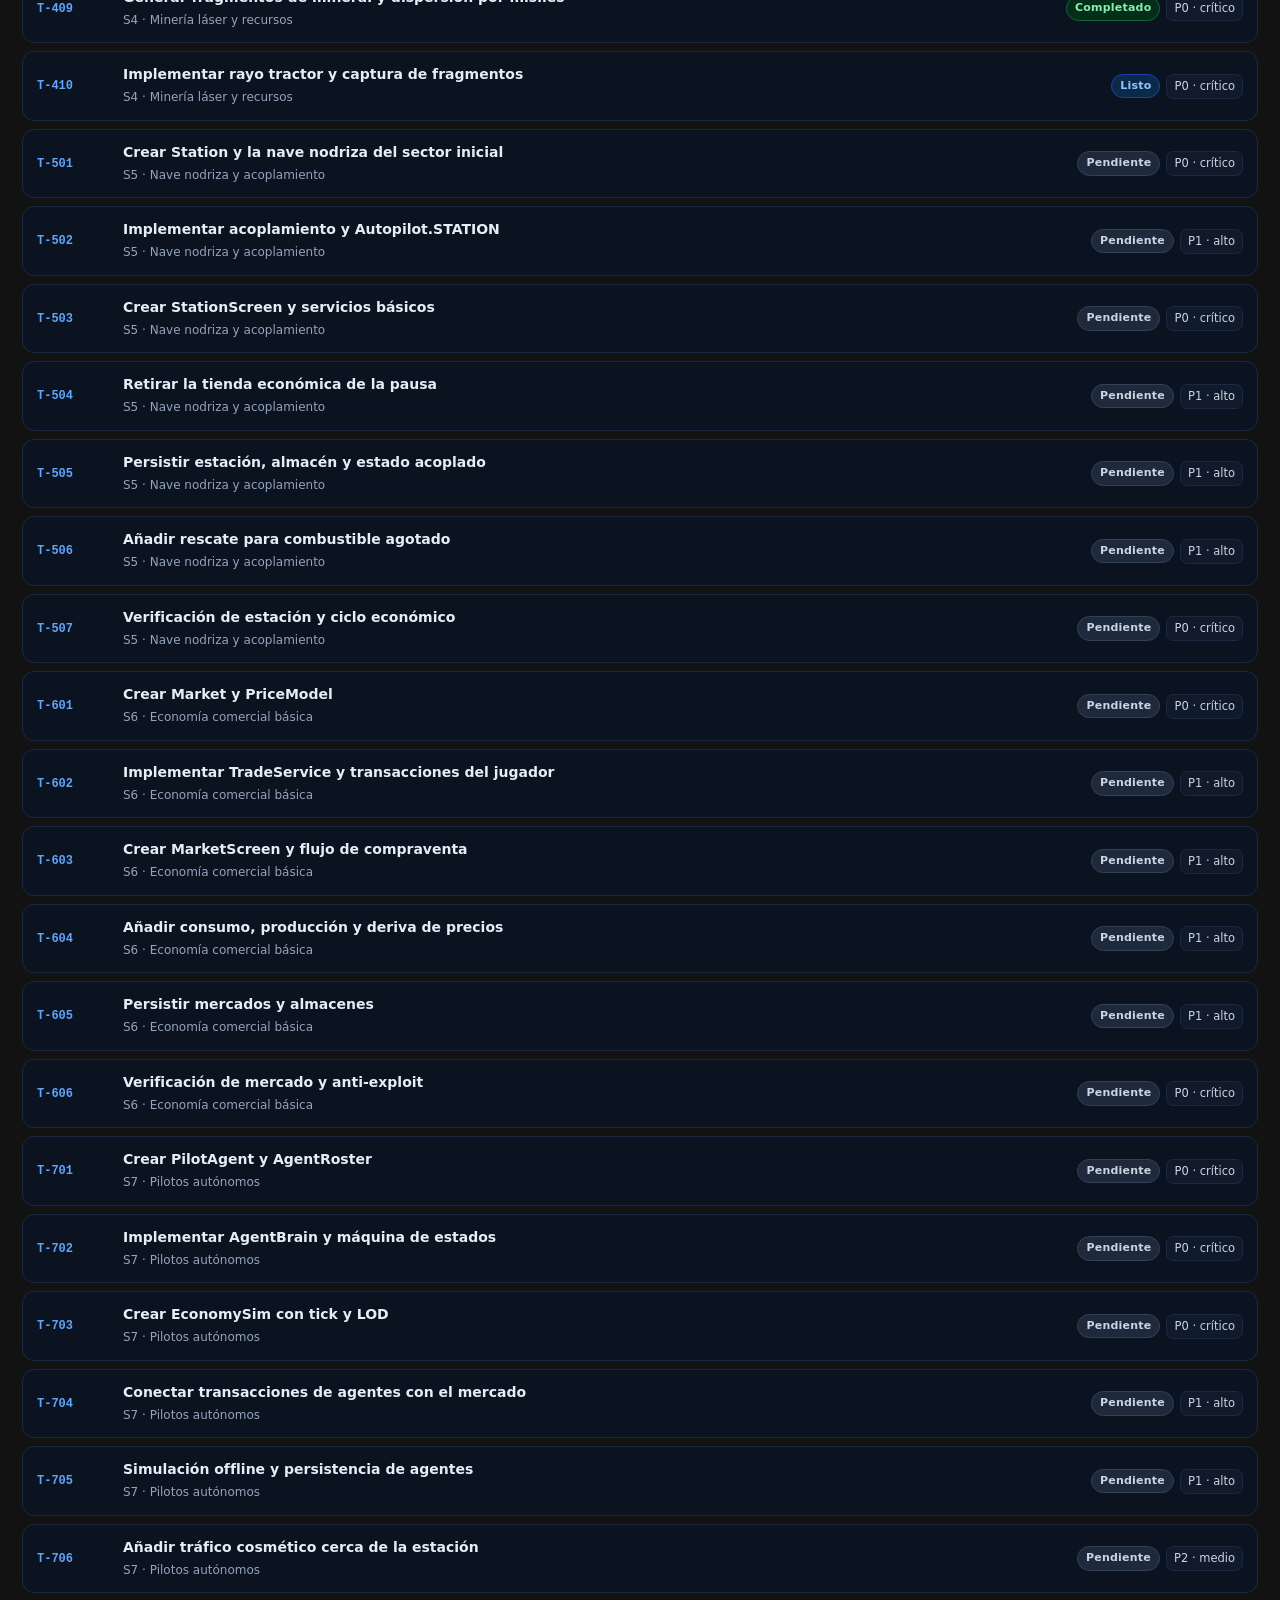
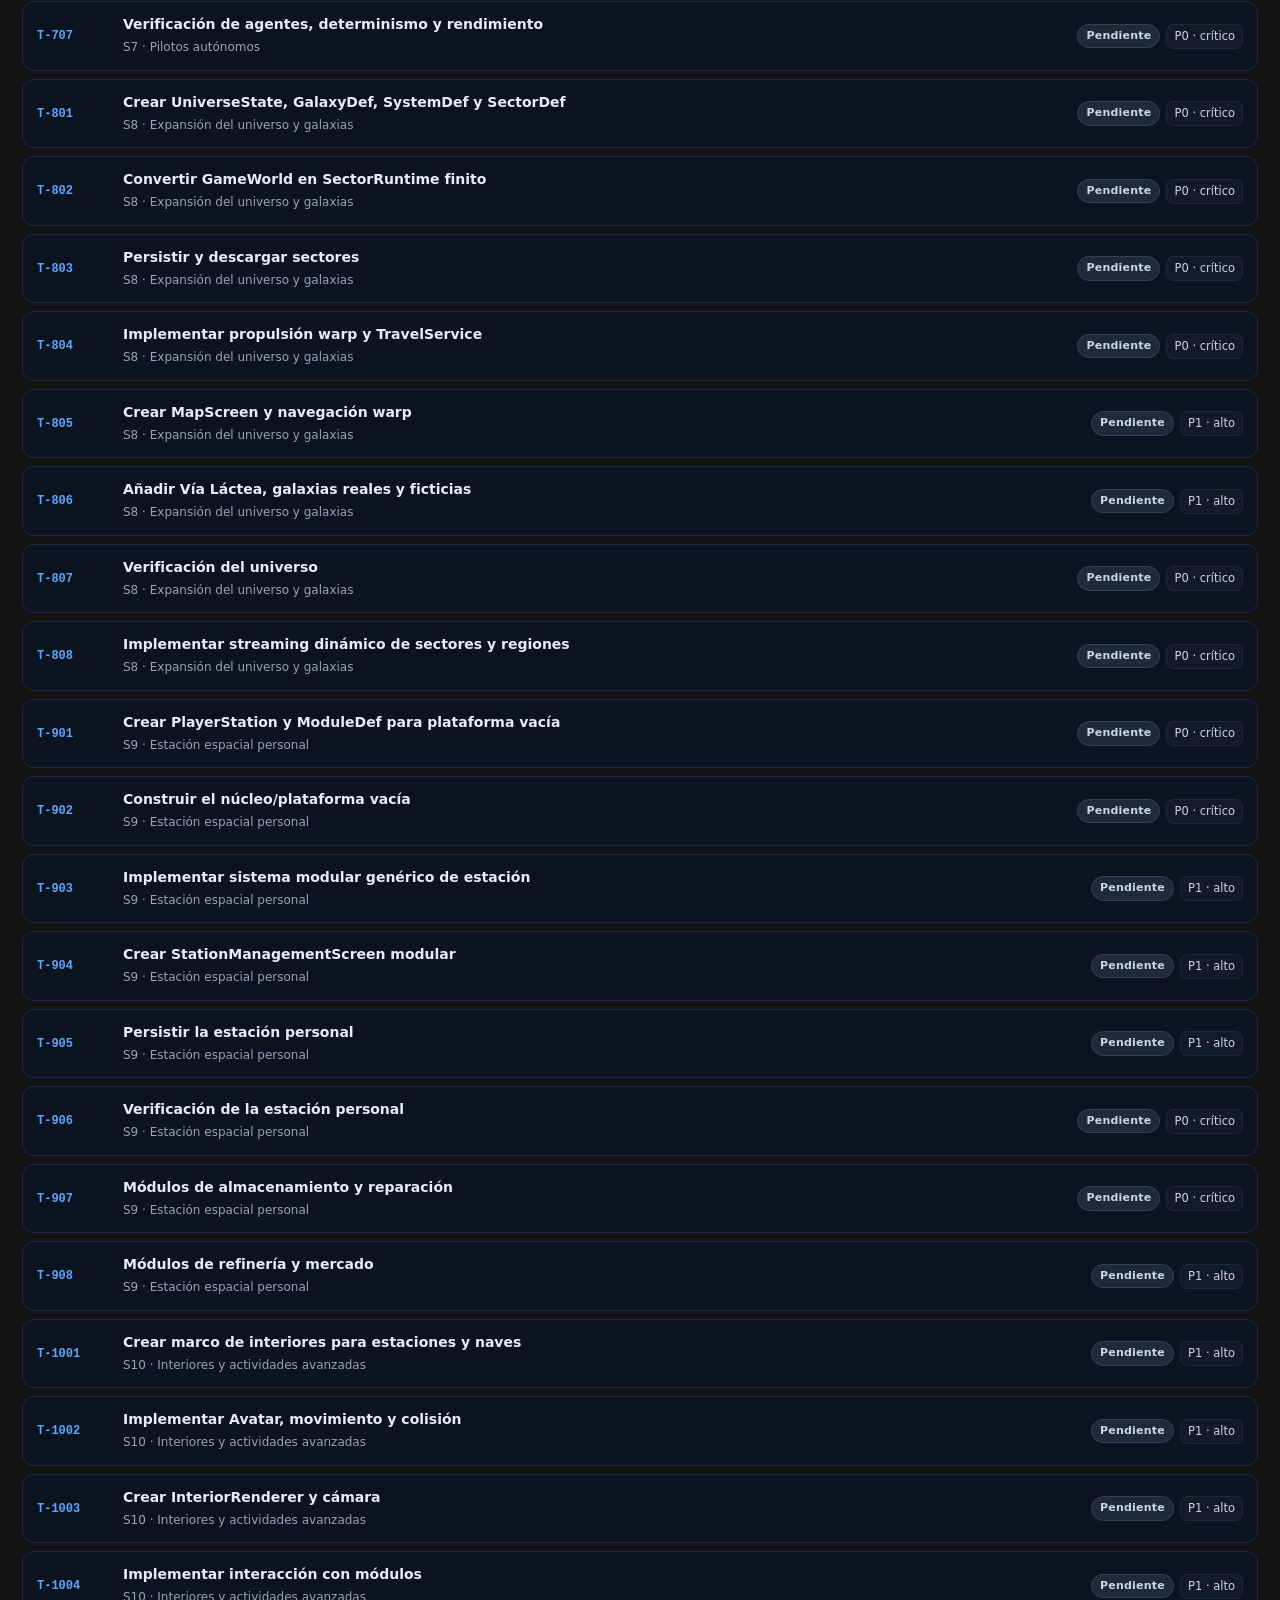
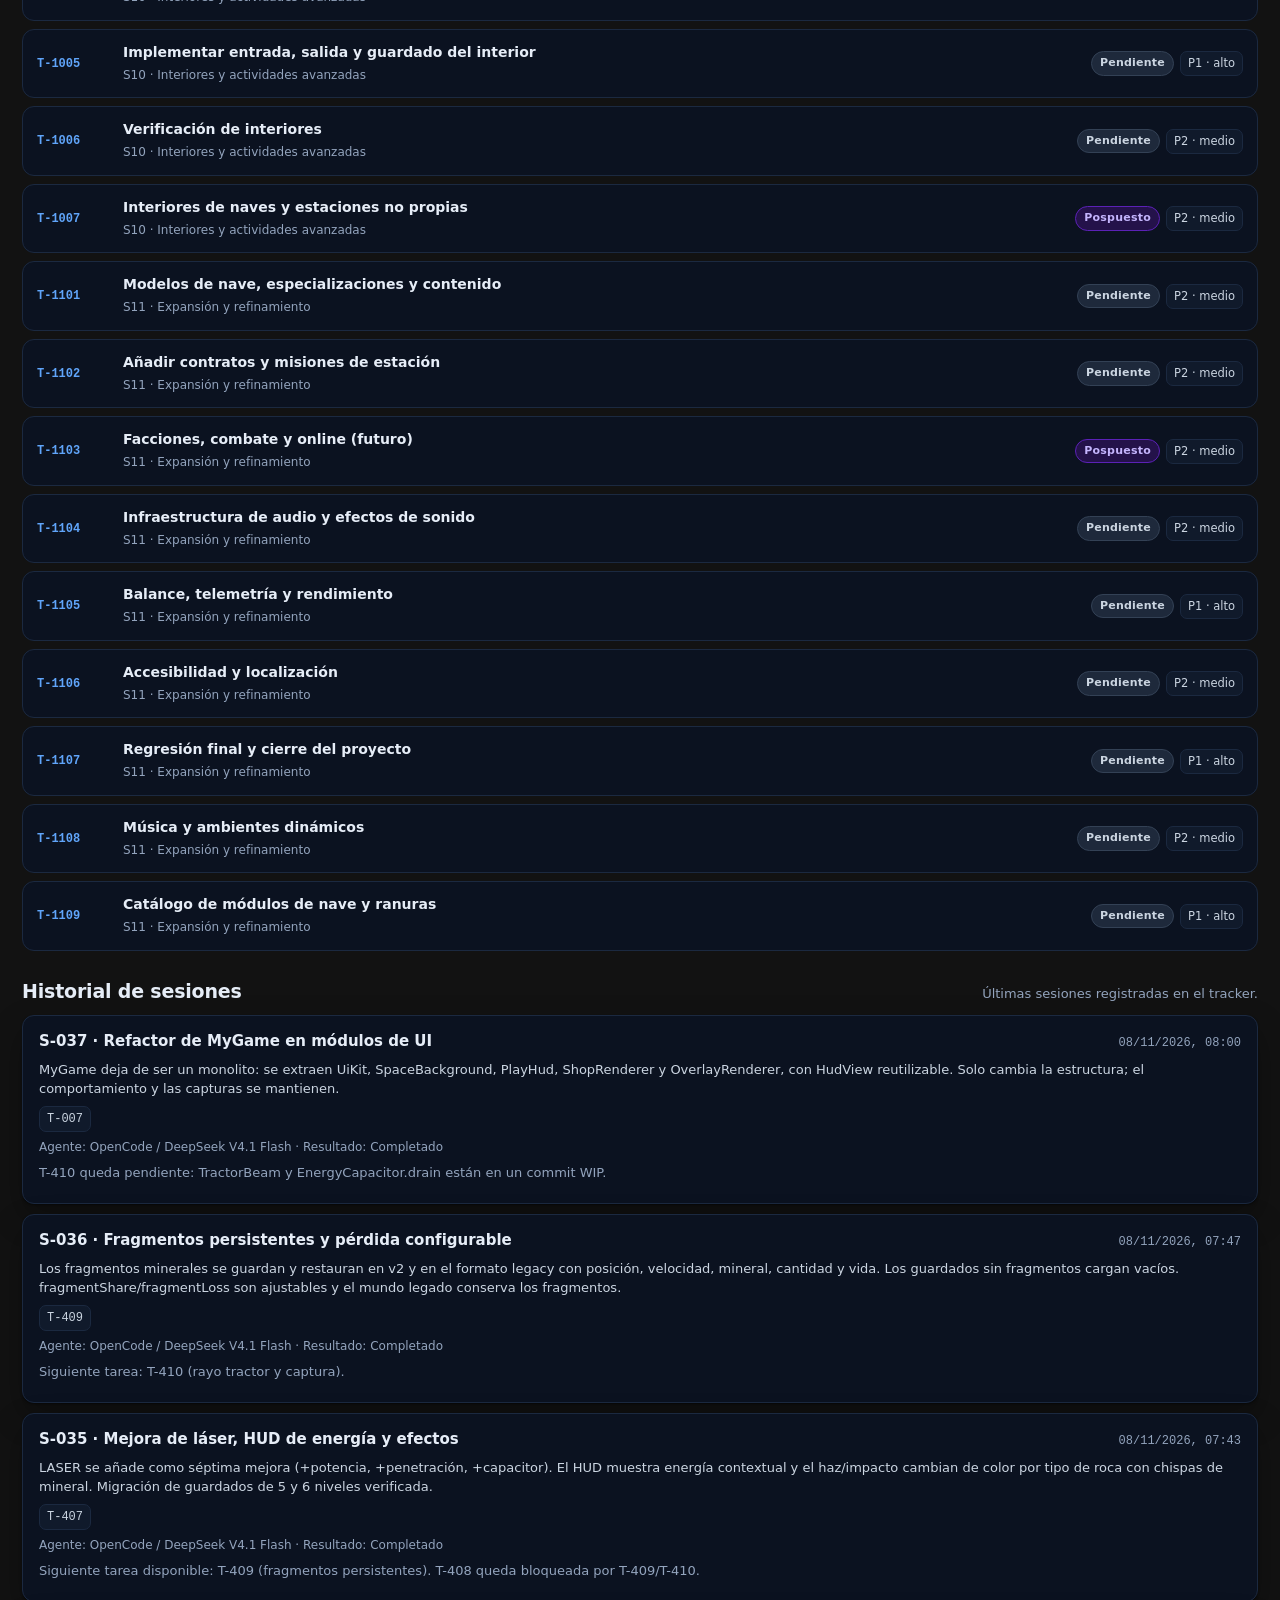
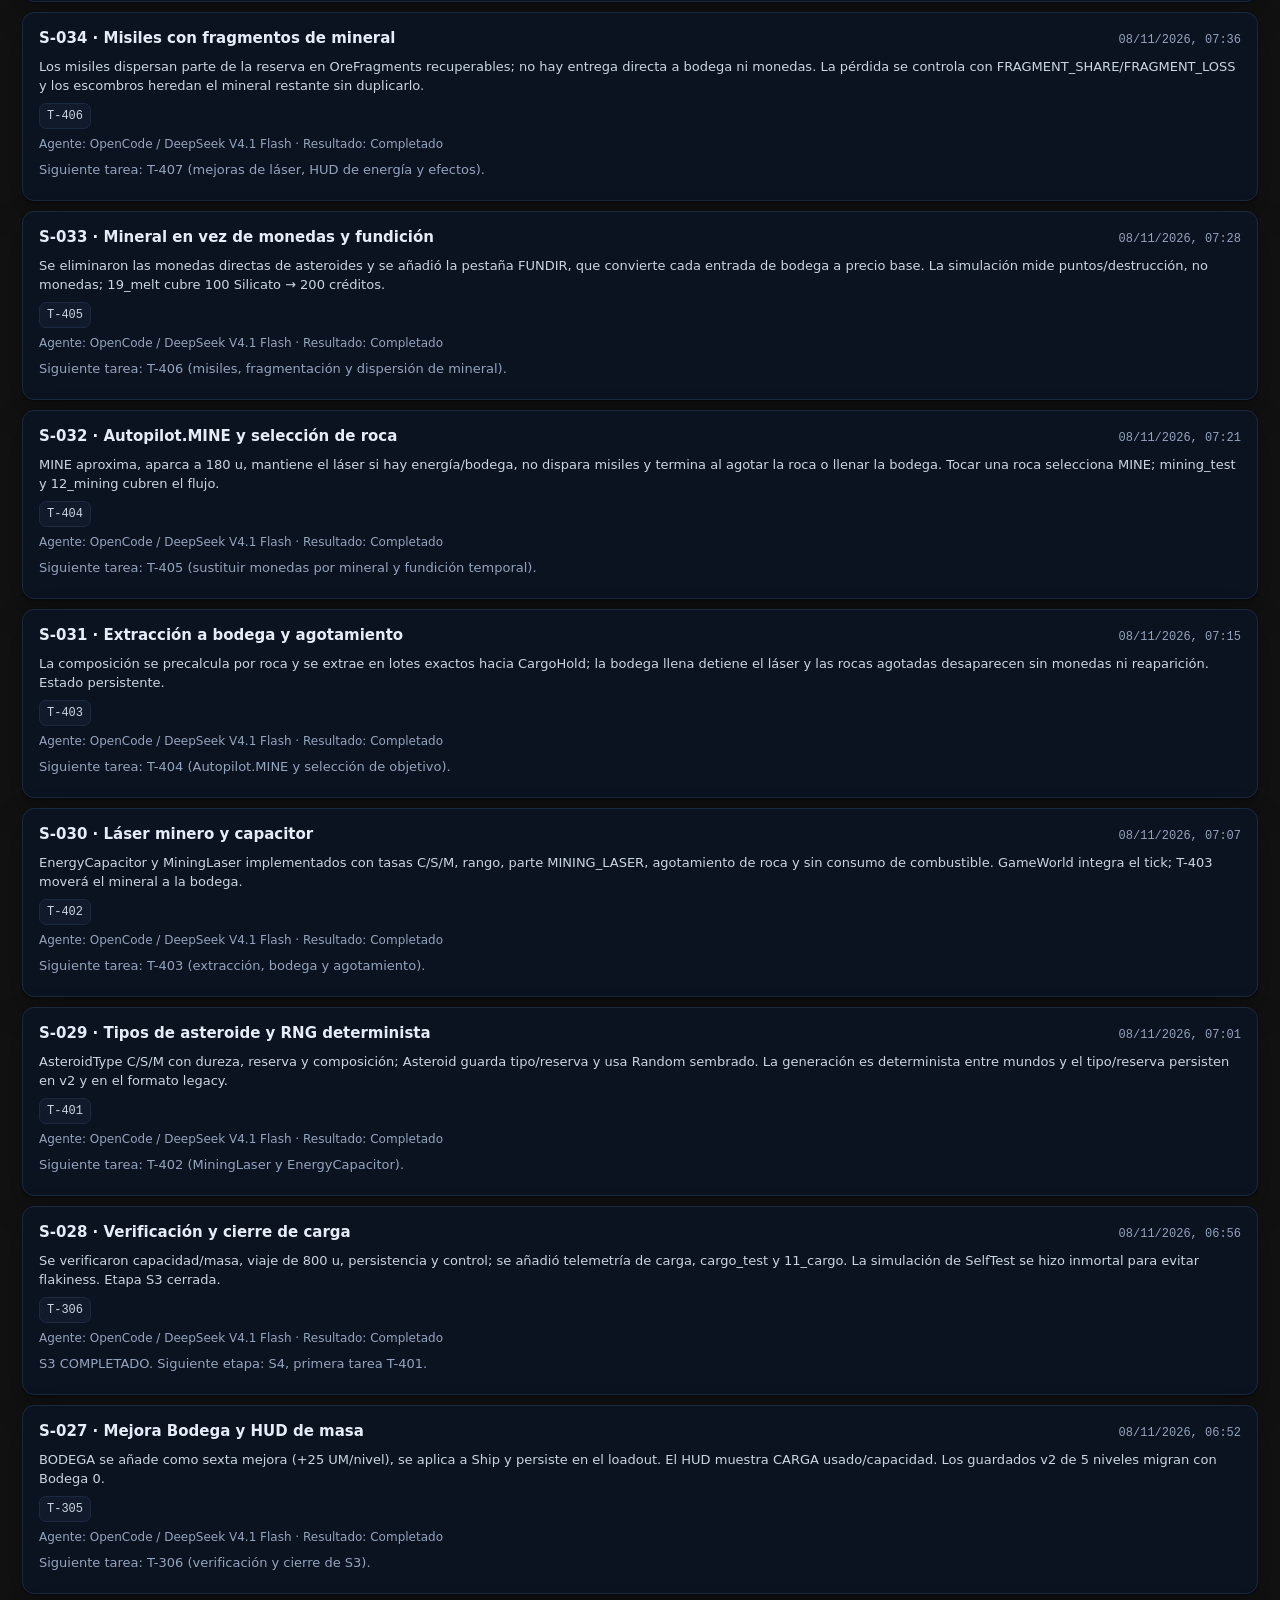
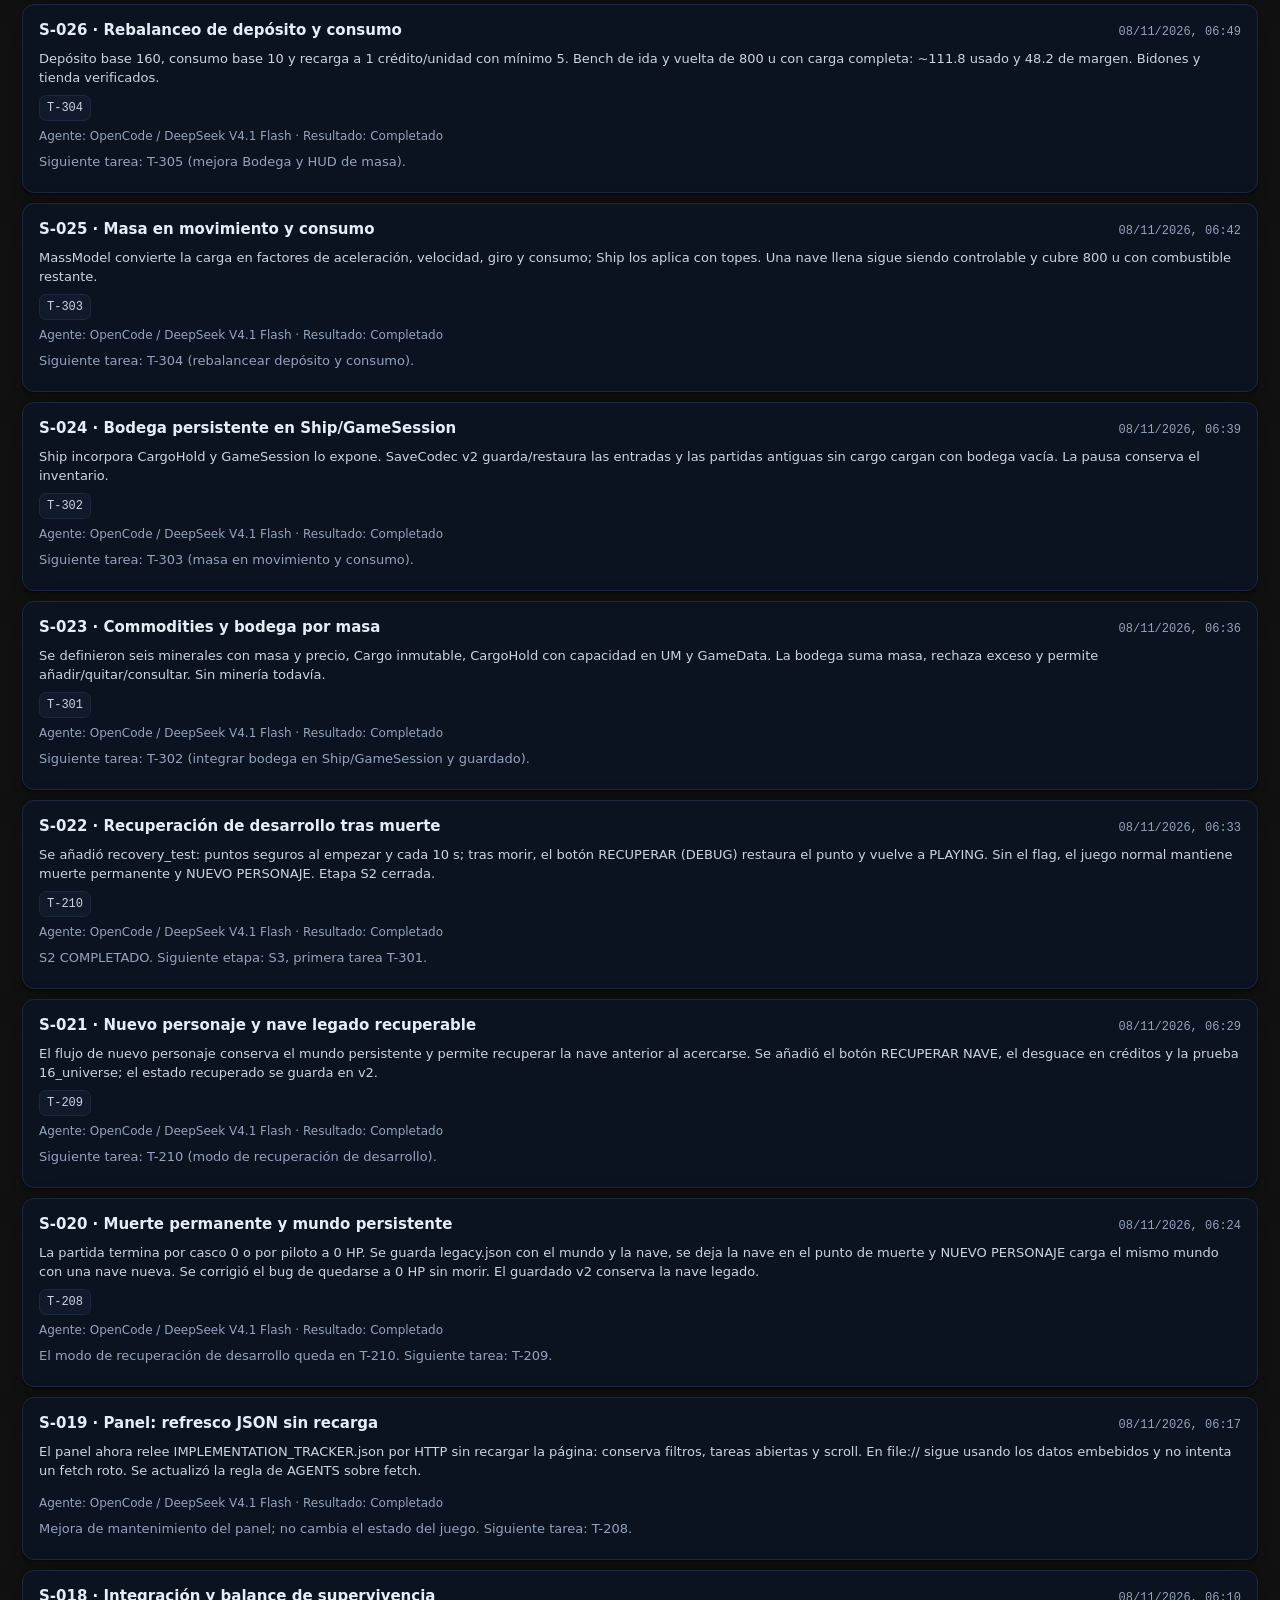
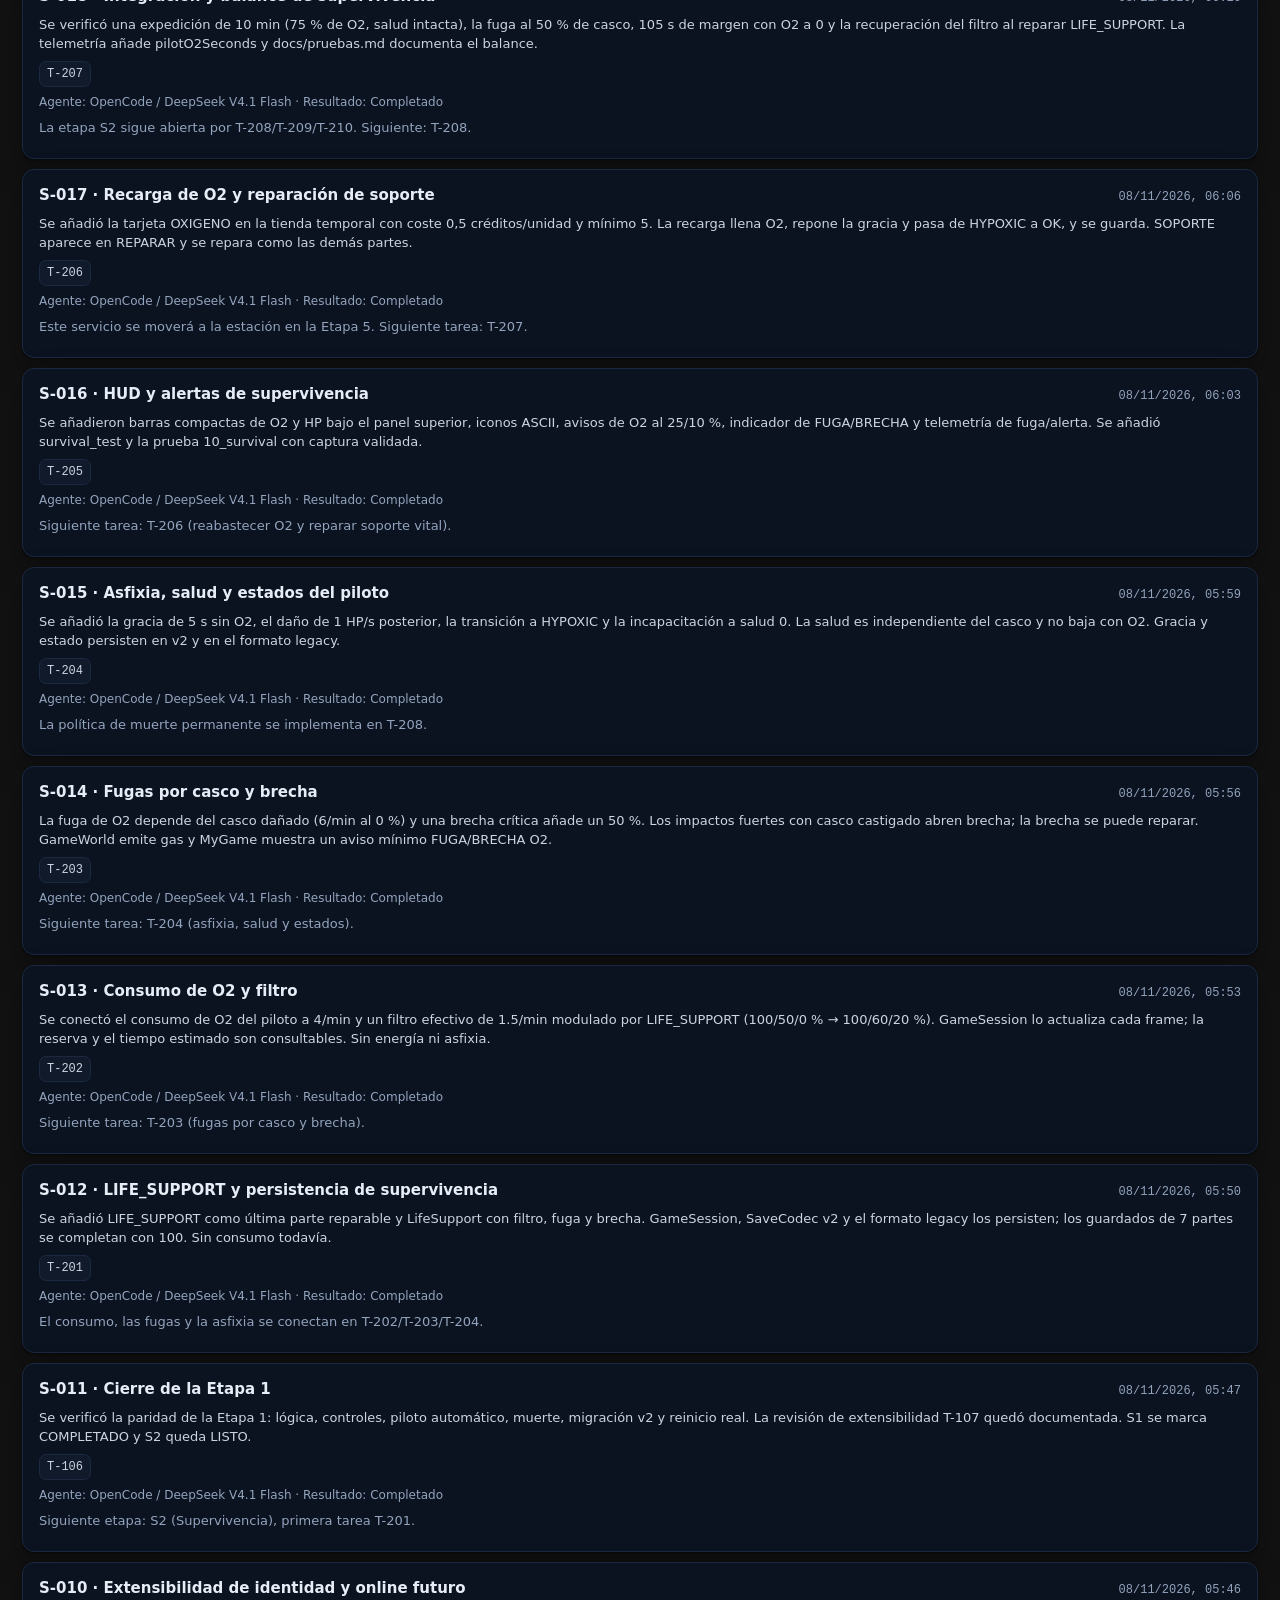
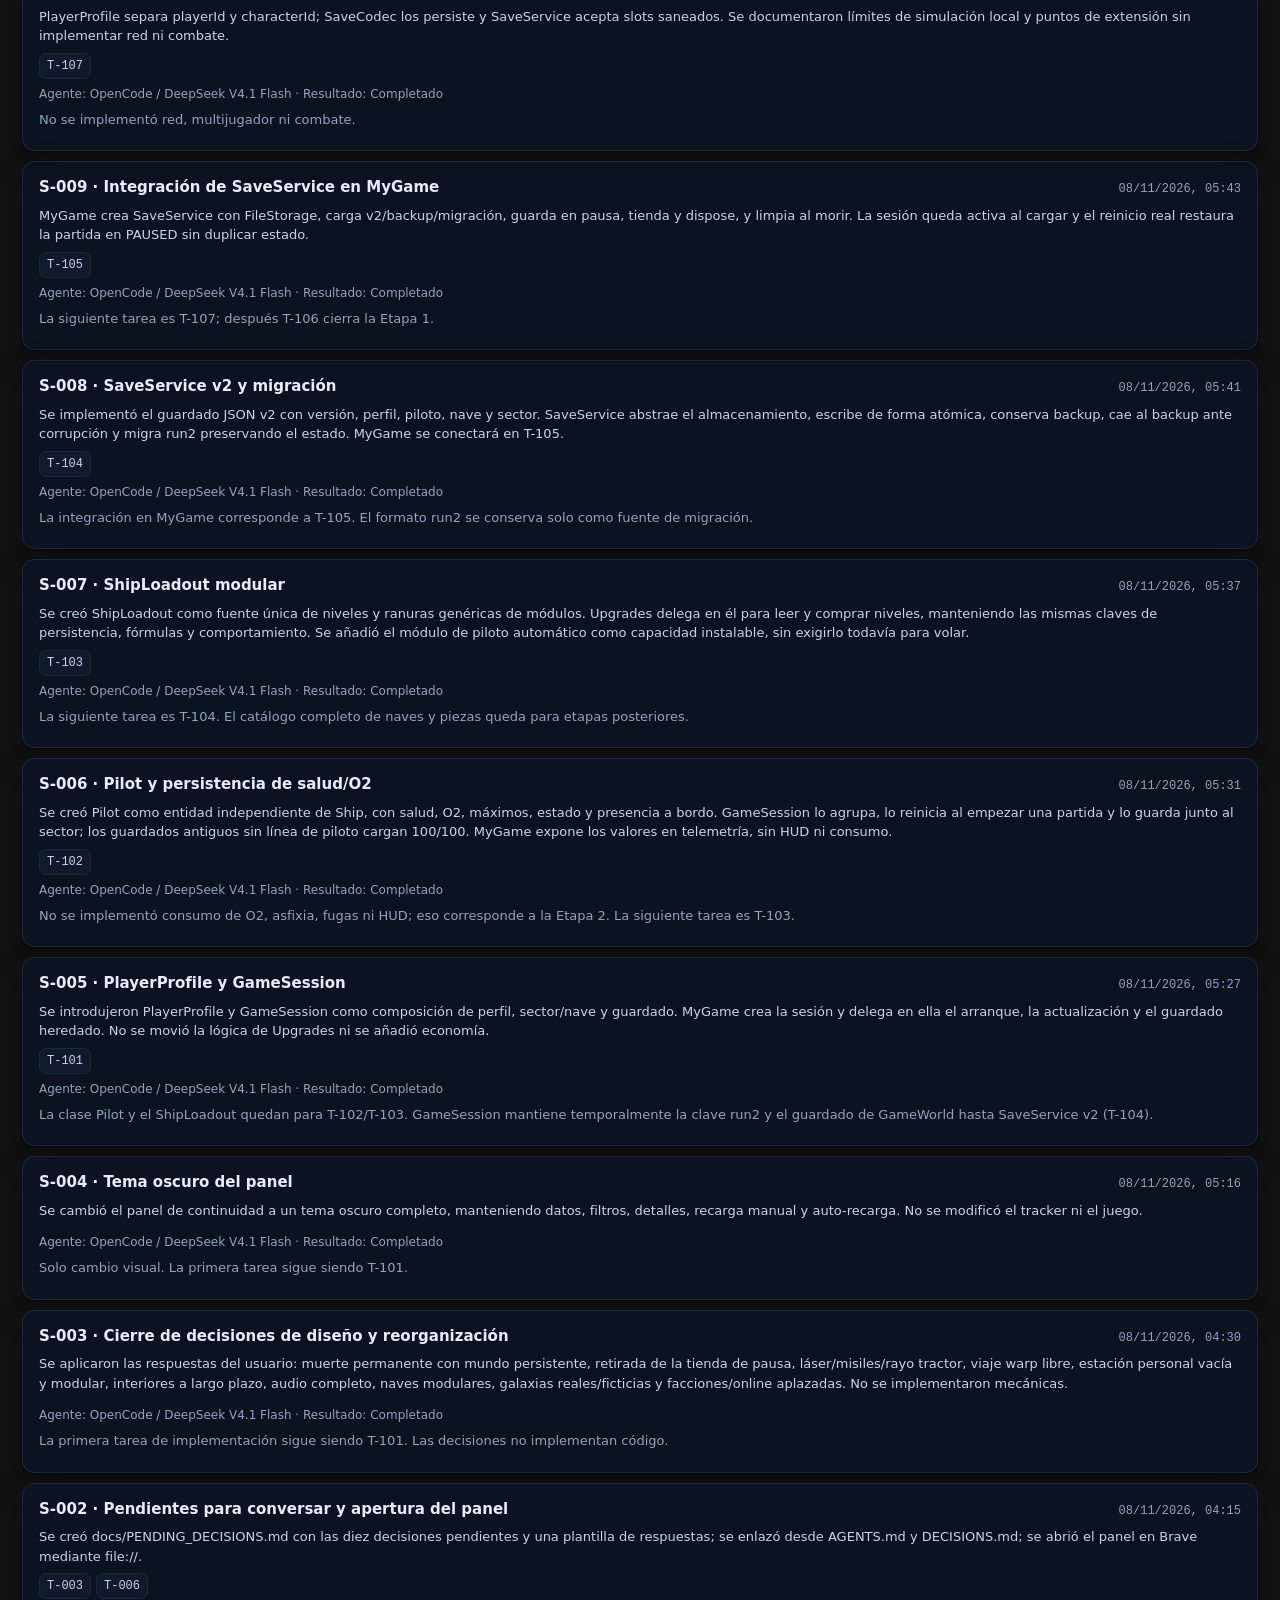
==== commit b750b1a4: "T-007: dividir MyGame en modulos de UI" ====
--- a/docs/PROJECT_DASHBOARD.html
+++ b/docs/PROJECT_DASHBOARD.html
@@ -611,18 +611,16 @@
     "project": "GalacticIndustry",
     "displayName": "GalacticIndustry / Asteroides",
     "description": "Sistema persistente de continuidad para transformar el arcade 2D en un universo de minería, supervivencia, comercio y estaciones.",
-    "lastUpdated": "2026-11-08T01:47:00-06:00",
-    "lastSessionId": "S-036",
+    "lastUpdated": "2026-11-08T02:00:00-06:00",
+    "lastSessionId": "S-037",
     "lastVerification": {
-      "date": "2026-11-08T01:47:00-06:00",
+      "date": "2026-11-08T02:00:00-06:00",
       "result": "OK",
       "checks": [
-        "tools/run-tests.sh 01_logic: SelfTest TODO OK",
-        "Fragmentos persistidos en v2 y en el formato legacy",
-        "Guardados sin fragmentos cargan vacíos",
-        "fragmentShare/fragmentLoss ajustables por instancia",
-        "El mundo legado conserva los fragmentos",
-        "12_mining, 04_autopilot y 16_universe: OK",
+        "MyGame reducido de 2.623 a ~1.460 líneas",
+        "UiKit, PlayHud, ShopRenderer, OverlayRenderer y SpaceBackground extraídos",
+        "01_logic y 8 pruebas de captura en verde",
+        "03_controls, 04_autopilot, 05_death y 16_universe OK",
         "python3 tools/sync-dashboard.py --check"
       ]
     },
@@ -683,7 +681,7 @@
       "type": "preparation",
       "objective": "Conocer el proyecto real, fijar la visión, registrar decisiones y dejar el sistema de continuidad operativo.",
       "gate": "Auditoría, plan maestro, tracker, panel, decisiones y protocolo de agentes listos.",
-      "taskCount": 6,
+      "taskCount": 7,
       "implementationTaskCount": 0
     },
     {
@@ -1134,6 +1132,94 @@
       ],
       "createdAt": "2026-11-07",
       "updatedAt": "2026-11-07T22:15:00-06:00"
+    },
+    {
+      "id": "T-007",
+      "stageId": "S0",
+      "title": "Refactorizar MyGame en módulos de UI",
+      "description": "Sacar de MyGame el dibujo de HUD, tienda, menús, fondo espacial y primitivas de interfaz para dejar un orquestador manejable.",
+      "category": "preparation",
+      "priority": "P1",
+      "status": "COMPLETADO",
+      "countsForProgress": false,
+      "dependencies": [
+        "T-006",
+        "T-407"
+      ],
+      "decisionIds": [],
+      "files": [
+        "src/com/example/codegame/MyGame.java",
+        "src/com/example/codegame/UiKit.java",
+        "src/com/example/codegame/PlayHud.java",
+        "src/com/example/codegame/ShopRenderer.java",
+        "src/com/example/codegame/OverlayRenderer.java",
+        "src/com/example/codegame/SpaceBackground.java",
+        "src/com/example/codegame/HudView.java"
+      ],
+      "acceptanceCriteria": [
+        "MyGame conserva el flujo de estados, entrada, guardado y telemetría.",
+        "HUD, tienda, menús, fondo y primitivas viven en clases propias.",
+        "El comportamiento visible no cambia.",
+        "Las pruebas de lógica y las capturas siguen en verde."
+      ],
+      "tests": [
+        "01_logic",
+        "06_visual_menu",
+        "07_visual_play",
+        "08_visual_death",
+        "09_wing_damage",
+        "10_survival",
+        "11_cargo",
+        "12_mining",
+        "19_melt",
+        "03_controls",
+        "04_autopilot",
+        "05_death",
+        "16_universe"
+      ],
+      "technicalNotes": "Refactor estructural sin cambios de diseño: MyGame pasa de ~2.600 a ~1.460 líneas y delega el dibujo en módulos con estado explícito.",
+      "executionLog": [
+        {
+          "sessionId": "S-037",
+          "date": "2026-11-08T02:00:00-06:00",
+          "agent": "OpenCode / DeepSeek V4.1 Flash",
+          "status": "COMPLETADO",
+          "summary": "MyGame se reduce de 2.623 a ~1.460 líneas. Se extraen UiKit (paneles/botones/texto), SpaceBackground (degradado/estrellas/nebulosa/planeta), PlayHud (HUD de partida), ShopRenderer (tienda) y OverlayRenderer (menú/pausa/fin/muerte), con HudView como estado efímero reutilizable.",
+          "files": [
+            "src/com/example/codegame/UiKit.java",
+            "src/com/example/codegame/PlayHud.java",
+            "src/com/example/codegame/ShopRenderer.java",
+            "src/com/example/codegame/OverlayRenderer.java",
+            "src/com/example/codegame/SpaceBackground.java",
+            "src/com/example/codegame/HudView.java",
+            "src/com/example/codegame/MyGame.java"
+          ],
+          "tests": [
+            "01_logic",
+            "06_visual_menu",
+            "07_visual_play",
+            "08_visual_death",
+            "09_wing_damage",
+            "10_survival",
+            "11_cargo",
+            "12_mining",
+            "19_melt",
+            "03_controls",
+            "04_autopilot",
+            "05_death",
+            "16_universe"
+          ],
+          "outcome": "Completado"
+        }
+      ],
+      "evidence": [
+        "wc -l MyGame.java: 2.623 -> ~1.460",
+        "08 capturas de dispositivo + 01_logic en verde",
+        "03_controls, 04_autopilot, 05_death y 16_universe OK",
+        "python3 tools/sync-dashboard.py --check"
+      ],
+      "createdAt": "2026-11-08",
+      "updatedAt": "2026-11-08T02:00:00-06:00"
     },
     {
       "id": "T-101",
@@ -5586,6 +5672,32 @@
     }
   ],
   "sessions": [
+    {
+      "id": "S-037",
+      "date": "2026-11-08T02:00:00-06:00",
+      "agent": "OpenCode / DeepSeek V4.1 Flash",
+      "title": "Refactor de MyGame en módulos de UI",
+      "summary": "MyGame deja de ser un monolito: se extraen UiKit, SpaceBackground, PlayHud, ShopRenderer y OverlayRenderer, con HudView reutilizable. Solo cambia la estructura; el comportamiento y las capturas se mantienen.",
+      "tasks": [
+        "T-007"
+      ],
+      "files": [
+        "src/com/example/codegame/UiKit.java",
+        "src/com/example/codegame/PlayHud.java",
+        "src/com/example/codegame/ShopRenderer.java",
+        "src/com/example/codegame/OverlayRenderer.java",
+        "src/com/example/codegame/SpaceBackground.java",
+        "src/com/example/codegame/HudView.java",
+        "src/com/example/codegame/MyGame.java"
+      ],
+      "tests": [
+        "tools/run-tests.sh 01_logic",
+        "tools/run-tests.sh --no-build 06_visual_menu 07_visual_play 08_visual_death 09_wing_damage 10_survival 11_cargo 12_mining 19_melt",
+        "tools/run-tests.sh --no-build 03_controls 04_autopilot 05_death 16_universe"
+      ],
+      "outcome": "Completado",
+      "notes": "T-410 queda pendiente: TractorBeam y EnergyCapacitor.drain están en un commit WIP."
+    },
     {
       "id": "S-036",
       "date": "2026-11-08T01:47:00-06:00",
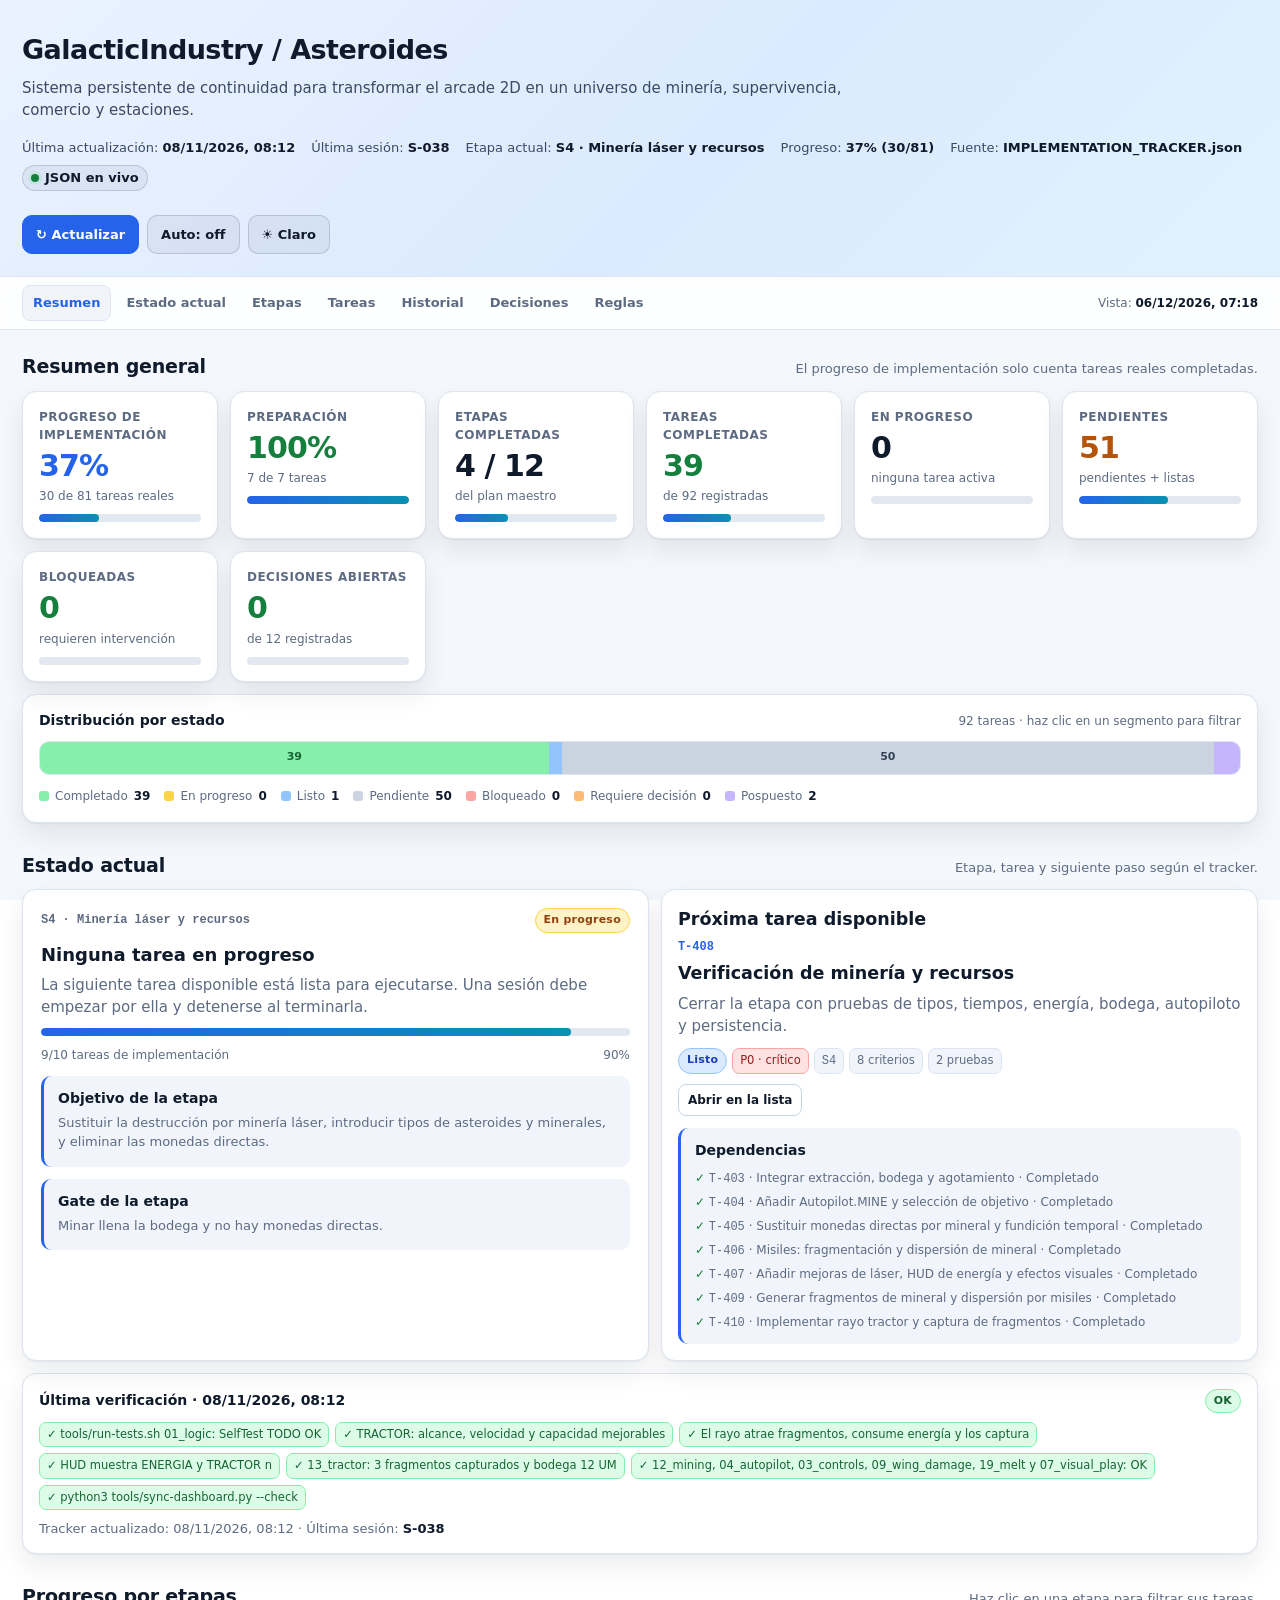
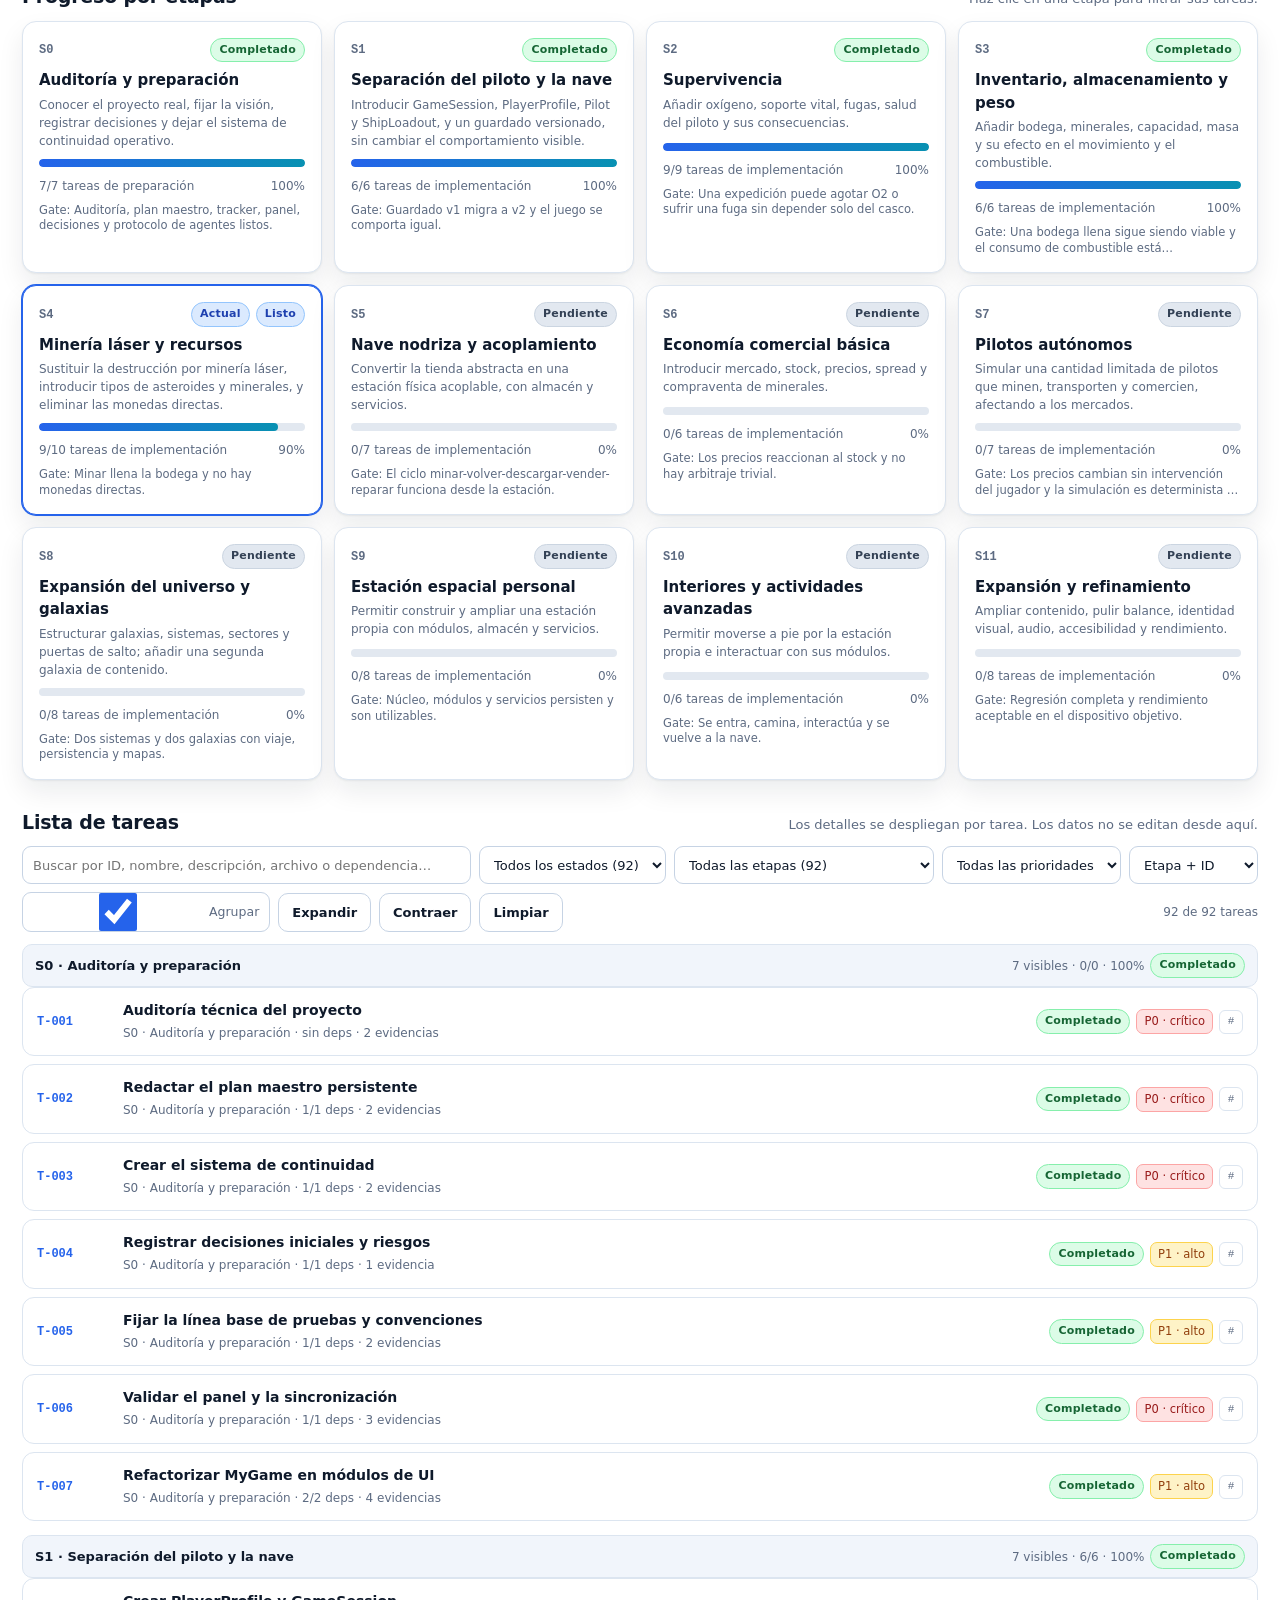
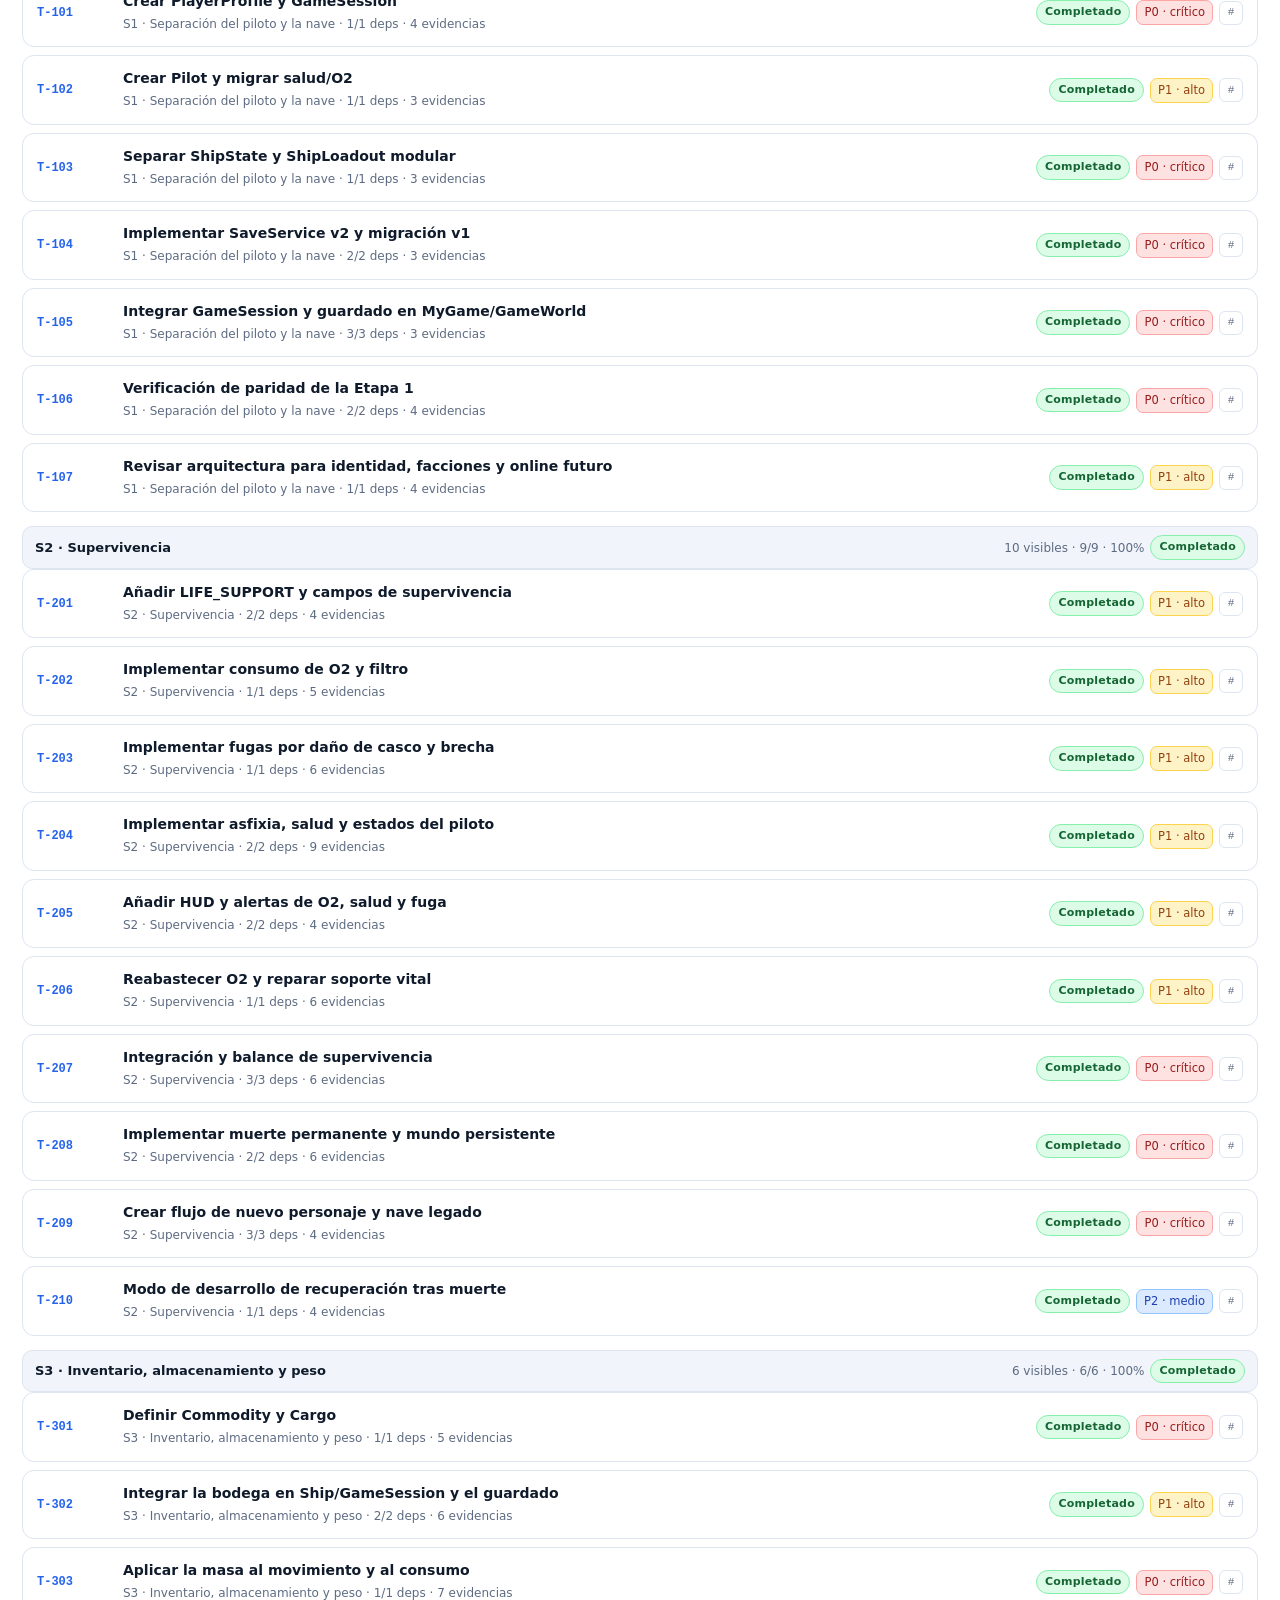
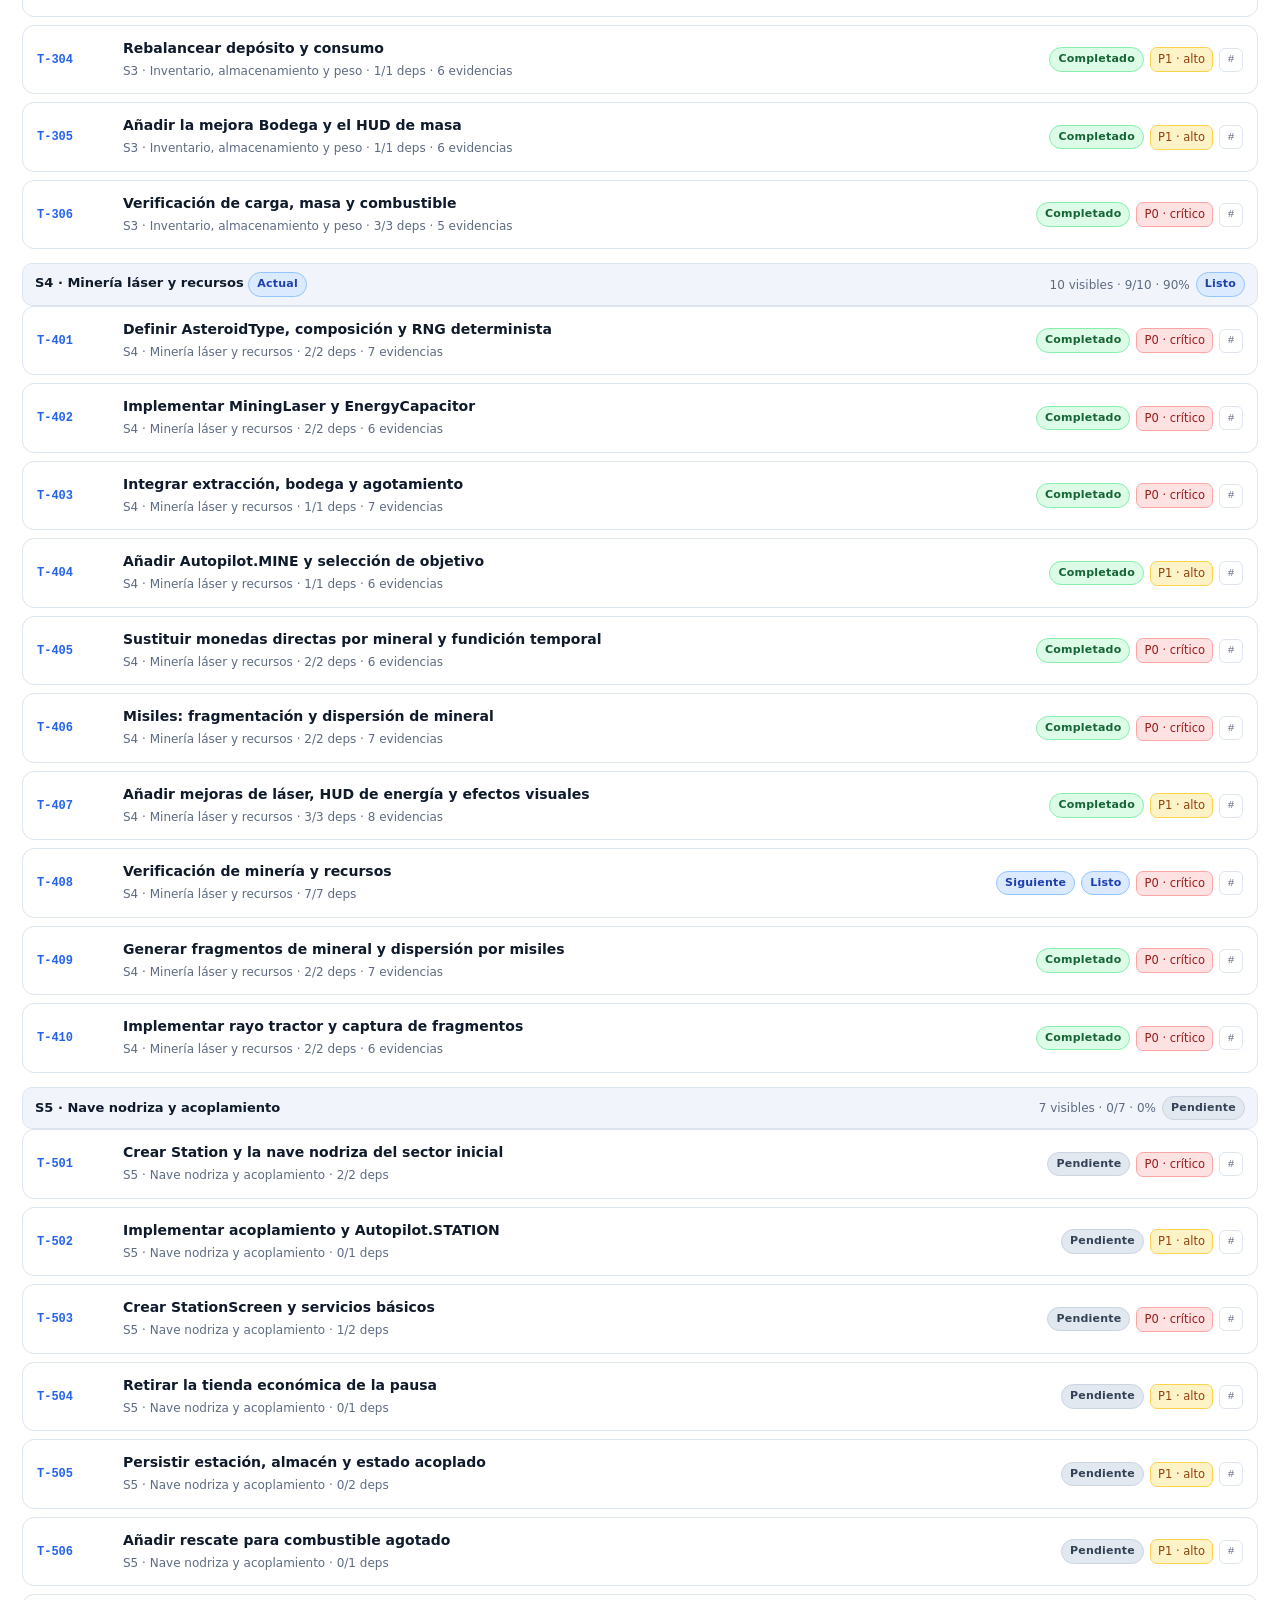
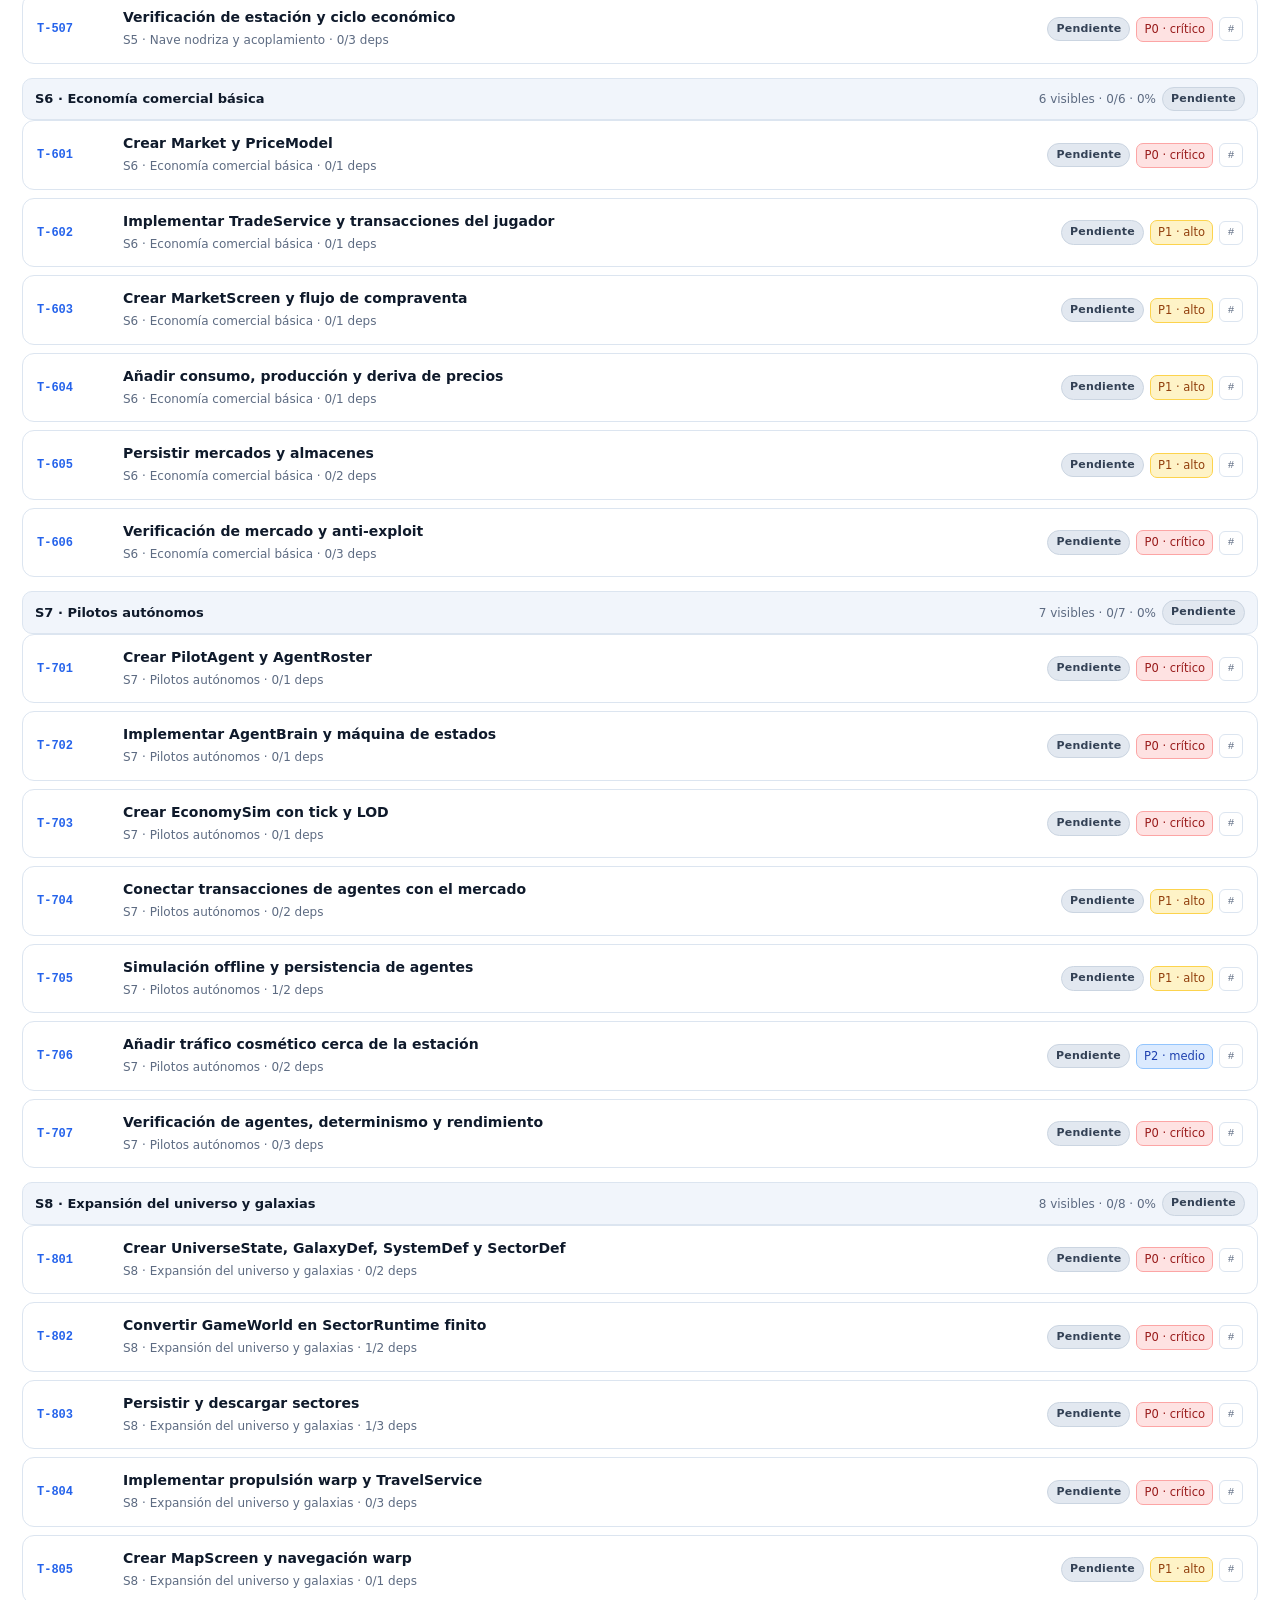
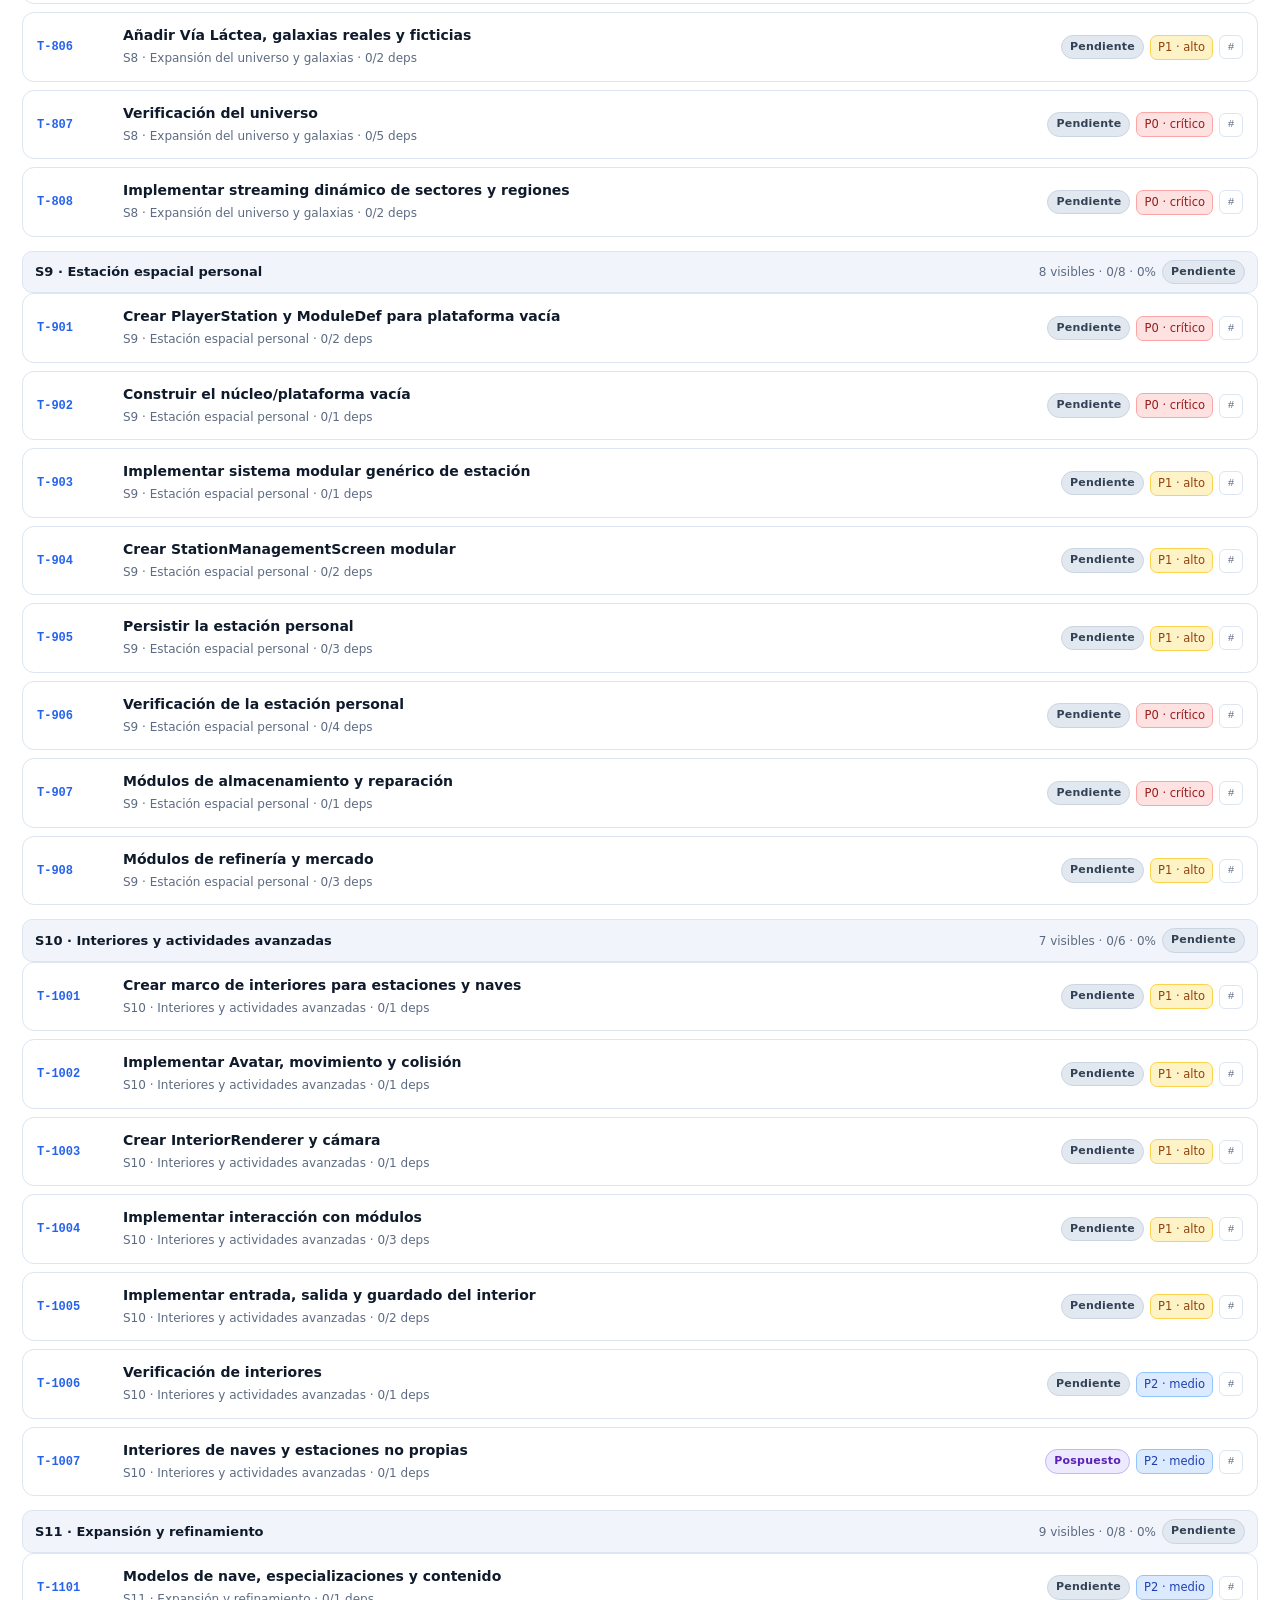
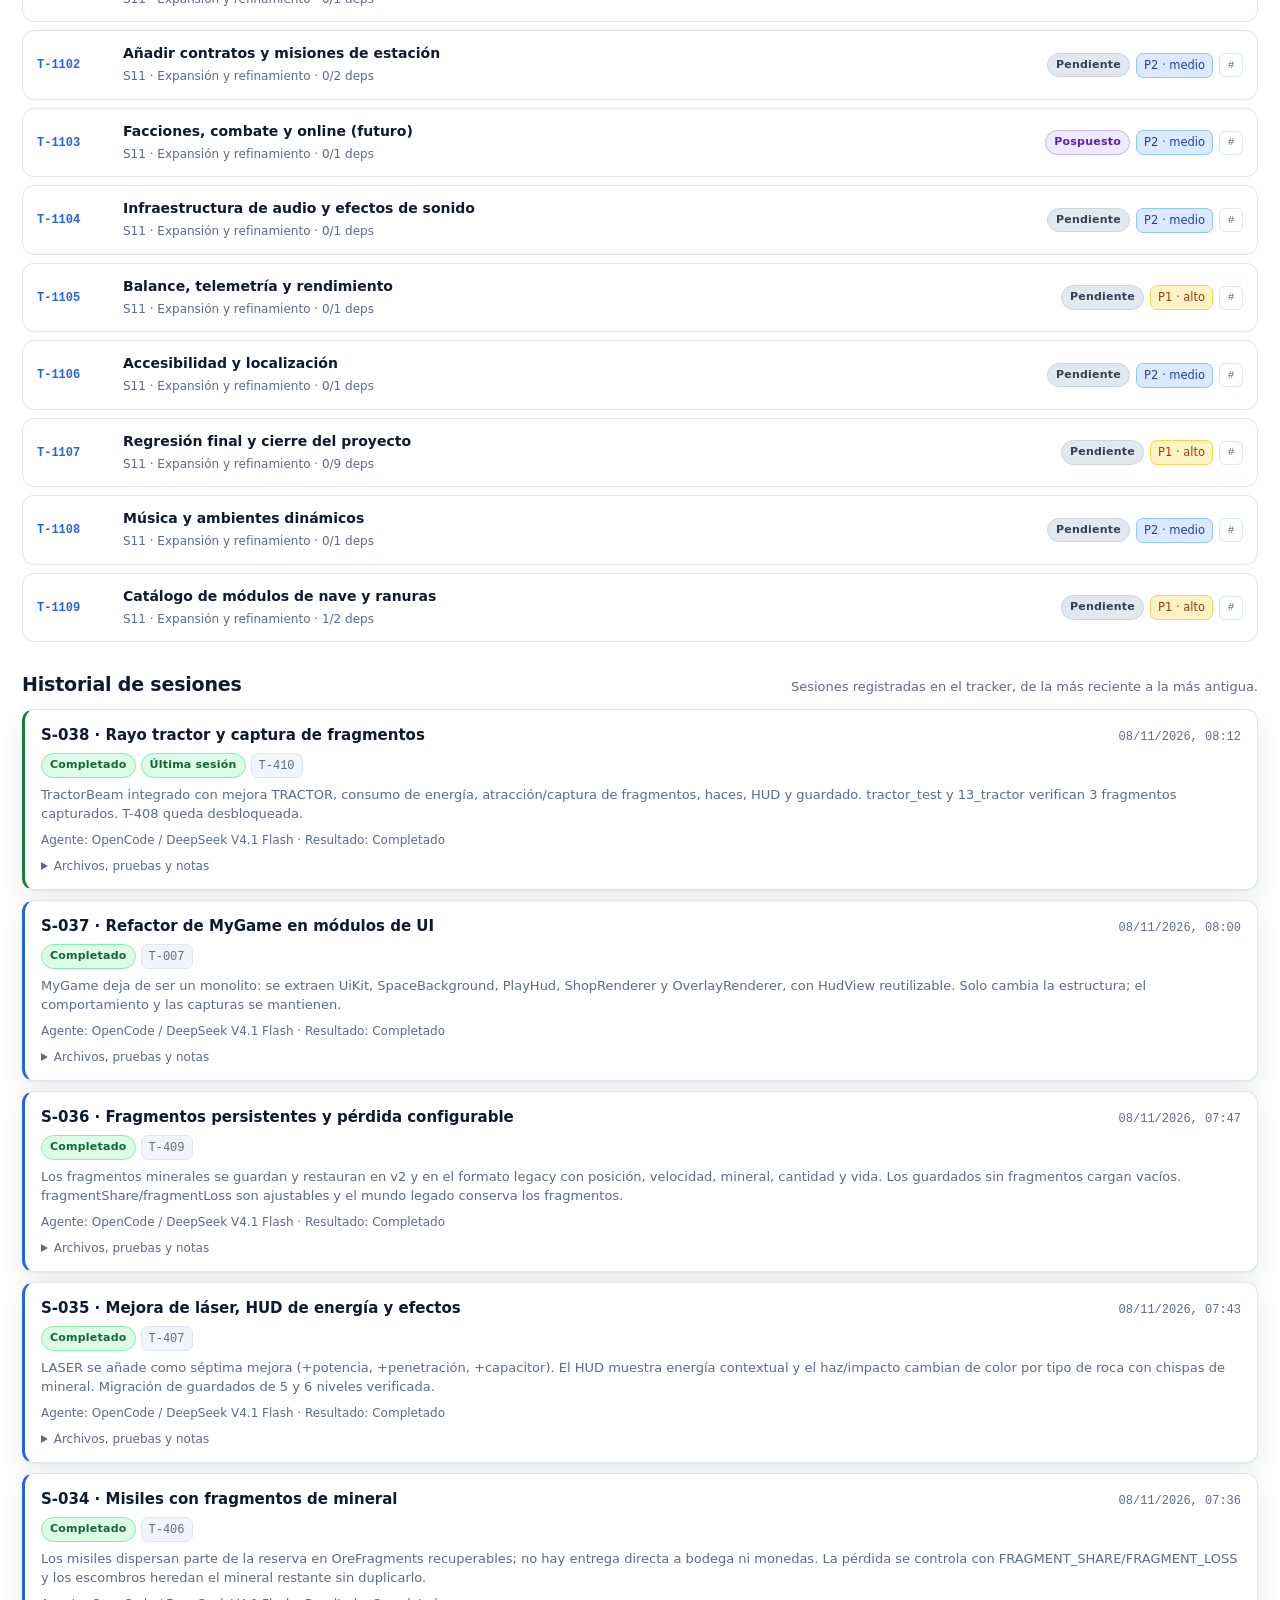
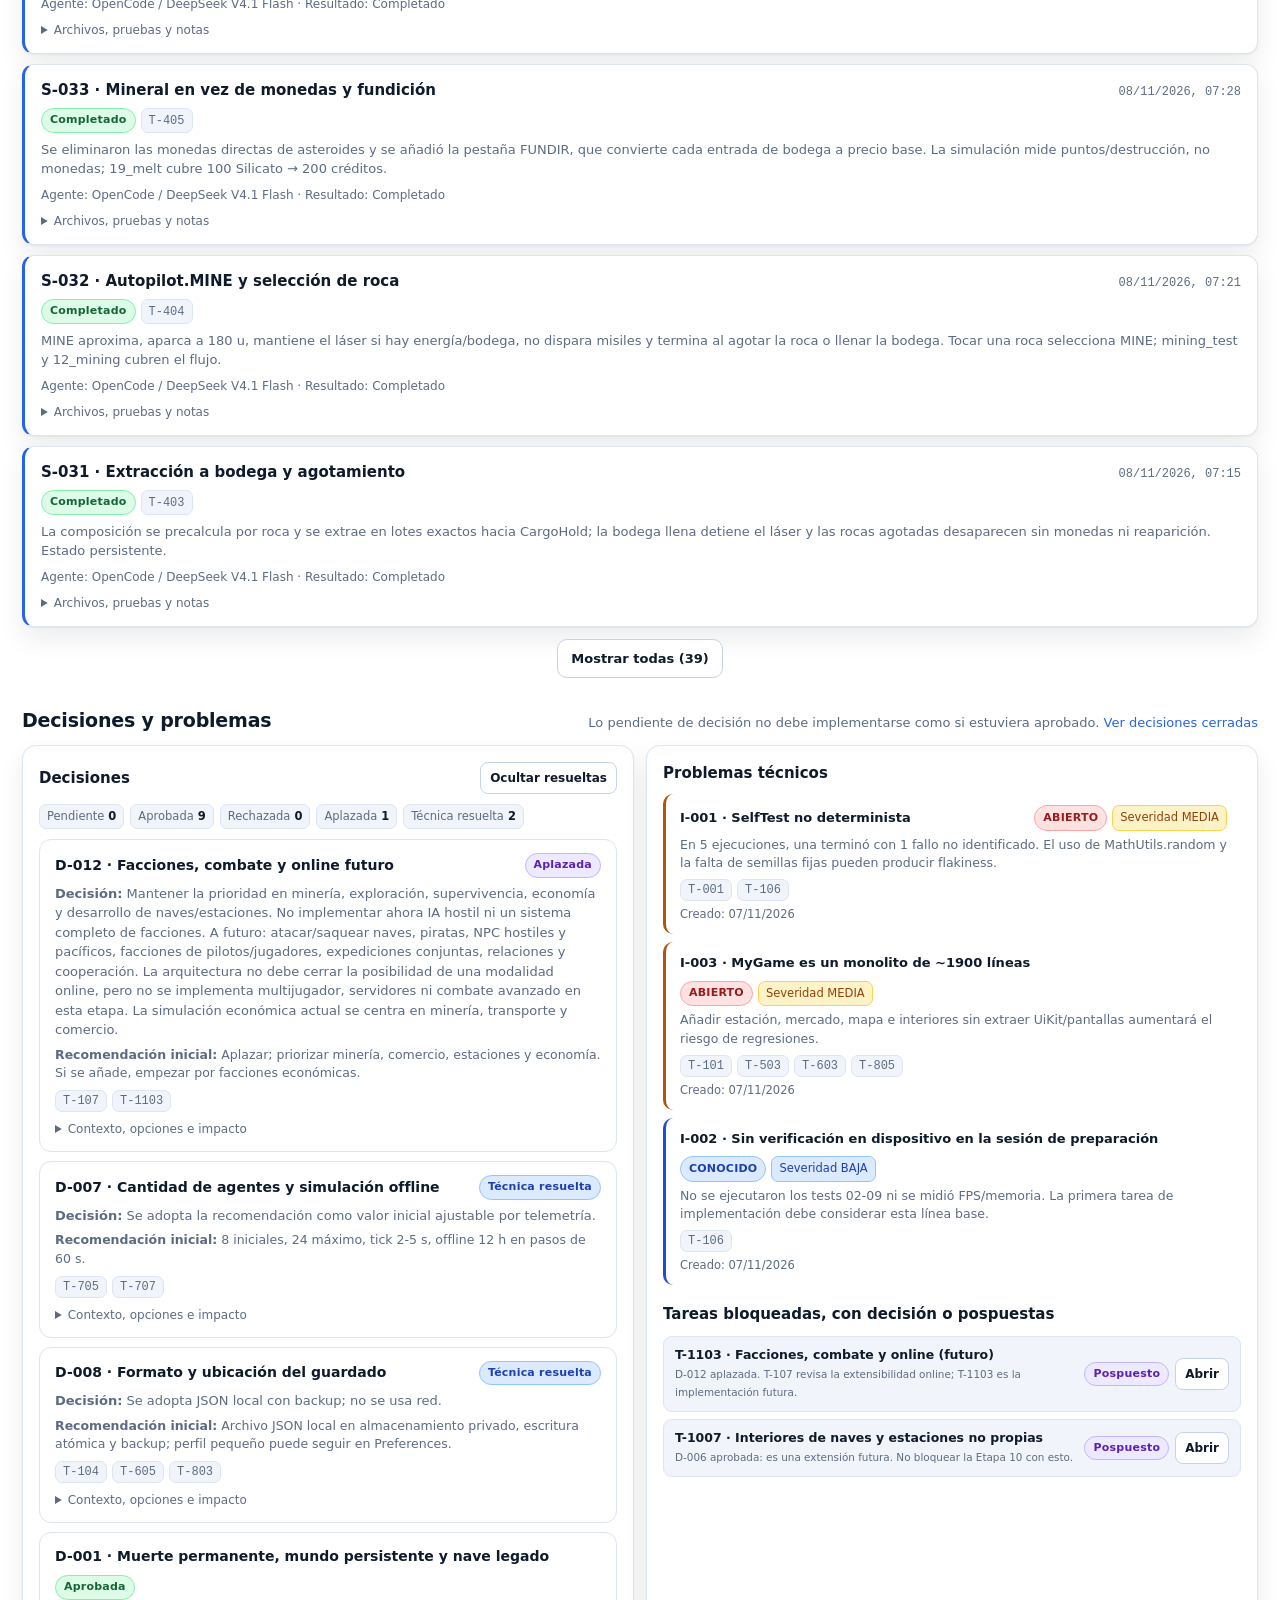
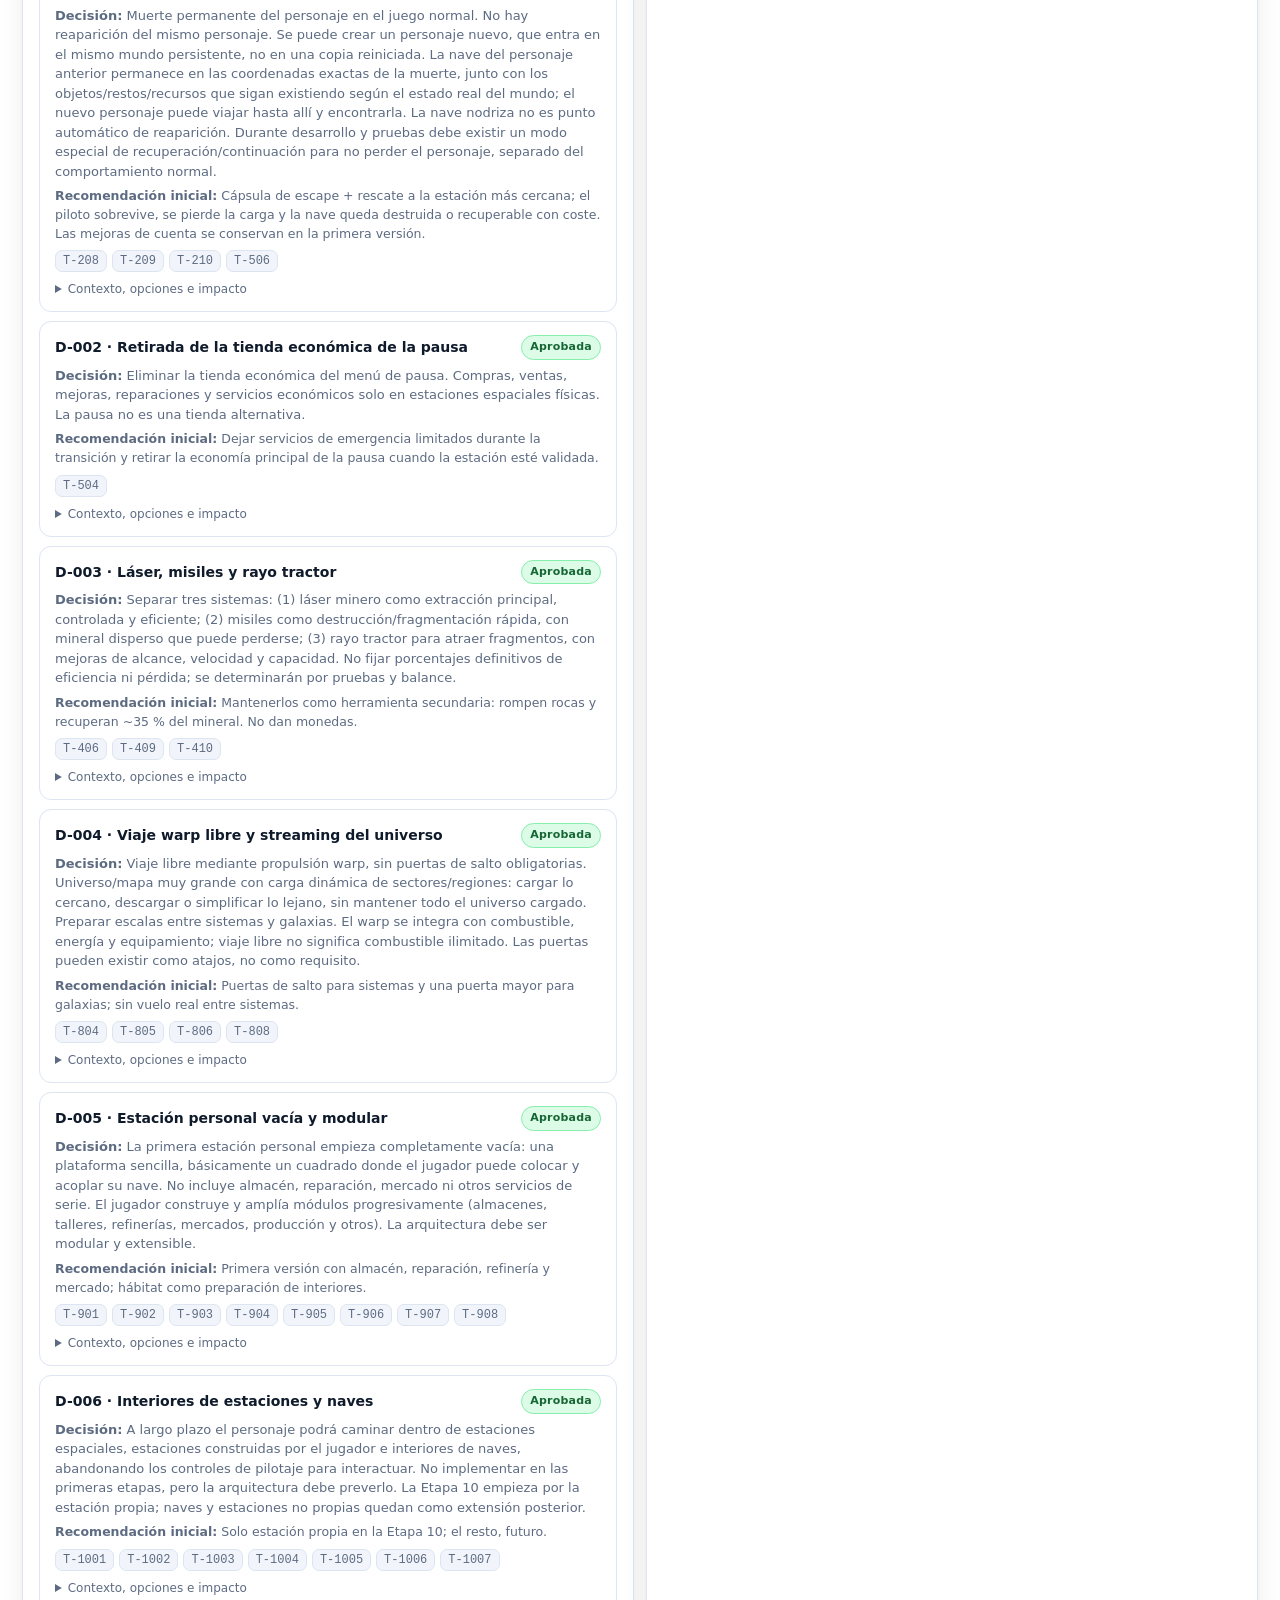
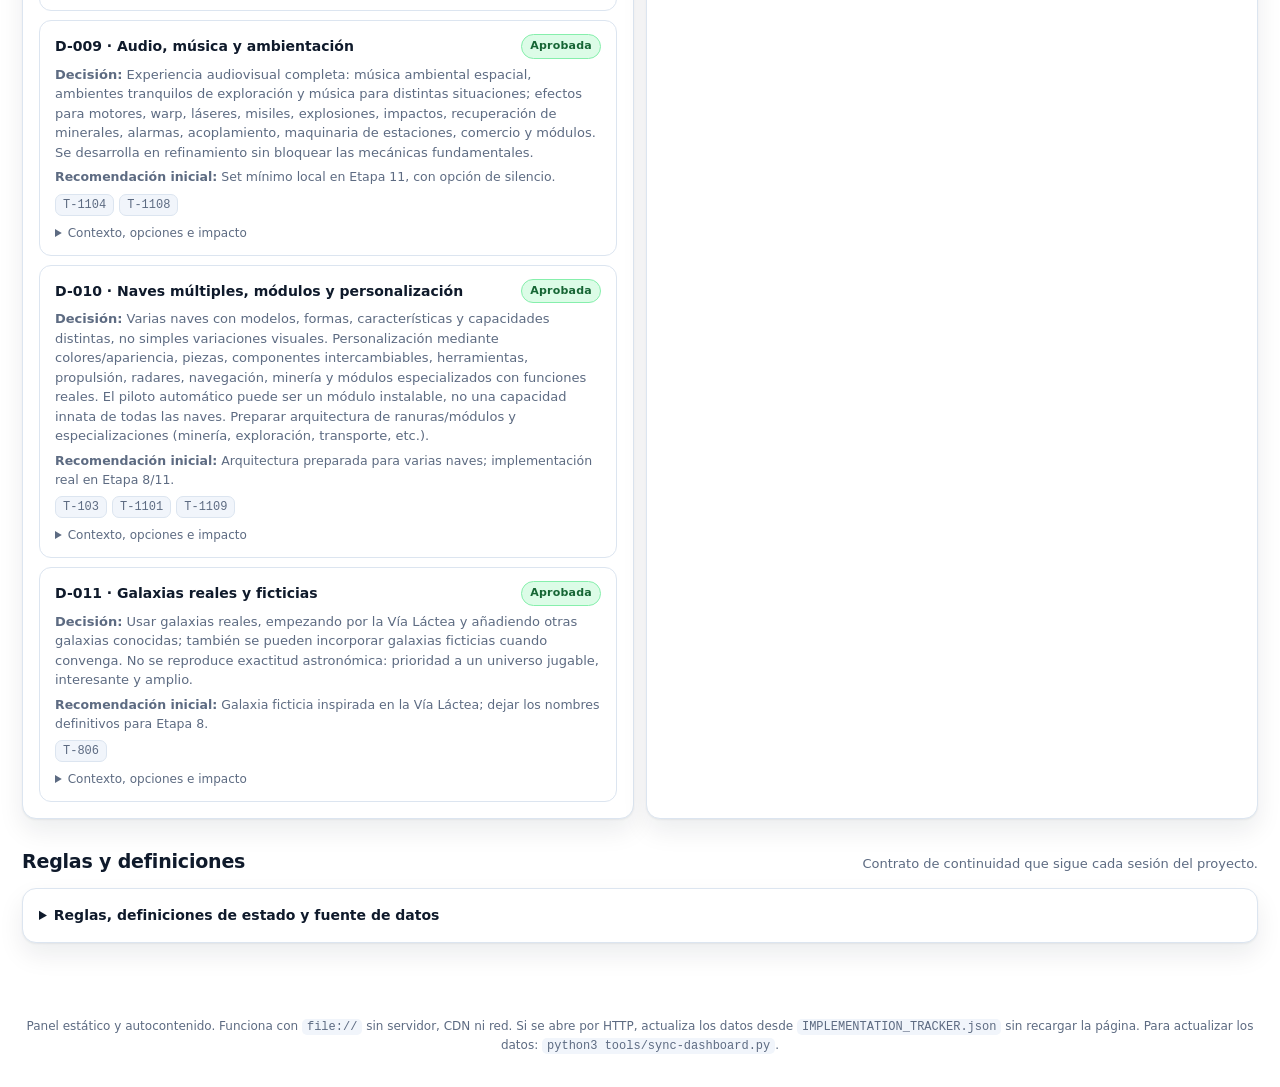
==== commit f48a9b9e: "T-410: rayo tractor y captura de fragmentos" ====
--- a/docs/PROJECT_DASHBOARD.html
+++ b/docs/PROJECT_DASHBOARD.html
@@ -1,15 +1,20 @@
 <!DOCTYPE html>
-<html lang="es">
+<html lang="es" data-theme="dark">
 <head>
 <meta charset="utf-8">
 <meta name="viewport" content="width=device-width, initial-scale=1">
+<meta name="theme-color" content="#05070d">
 <title>Panel de continuidad — GalacticIndustry</title>
 <style>
-  :root {
+  :root,
+  html[data-theme="dark"] {
     color-scheme: dark;
     --bg: #05070d;
+    --bg-glow: #0b1a2e;
     --panel: #0b1220;
     --panel-2: #101a2b;
+    --panel-3: #0d1727;
+    --hover: #0f1a2b;
     --ink: #e6edf7;
     --muted: #93a4bd;
     --line: #1b2940;
@@ -17,45 +22,136 @@
     --accent: #60a5fa;
     --accent-2: #22d3ee;
     --green: #4ade80;
-    --green-bg: #052e1a;
     --amber: #fbbf24;
-    --amber-bg: #3a2a05;
     --red: #f87171;
-    --red-bg: #3b0a12;
     --violet: #a78bfa;
-    --violet-bg: #24124a;
     --orange: #fb923c;
-    --orange-bg: #3a1a08;
     --blue: #93c5fd;
-    --blue-bg: #0b2a4a;
-    --gray-bg: #1e293b;
+    --header-grad: linear-gradient(135deg, #020617 0%, #07152b 55%, #06202e 100%);
+    --header-ink: #ffffff;
+    --header-muted: #c7d2fe;
+    --nav-bg: rgba(5, 8, 15, 0.88);
+    --btn-bg: rgba(255, 255, 255, 0.10);
+    --btn-border: rgba(255, 255, 255, 0.22);
+    --btn-hover: rgba(255, 255, 255, 0.17);
+    --track: #162337;
     --shadow: 0 1px 2px rgba(0, 0, 0, 0.45), 0 14px 32px rgba(0, 0, 0, 0.28);
+    --st-pendiente-ink: #cbd5e1;
+    --st-pendiente-bg: #1e293b;
+    --st-pendiente-line: #334155;
+    --st-listo-ink: #93c5fd;
+    --st-listo-bg: #0b2a4a;
+    --st-listo-line: #1e40af;
+    --st-progreso-ink: #fcd34d;
+    --st-progreso-bg: #3a2a05;
+    --st-progreso-line: #92400e;
+    --st-completado-ink: #86efac;
+    --st-completado-bg: #052e1a;
+    --st-completado-line: #166534;
+    --st-bloqueado-ink: #fca5a5;
+    --st-bloqueado-bg: #3b0a12;
+    --st-bloqueado-line: #991b1b;
+    --st-pospuesto-ink: #c4b5fd;
+    --st-pospuesto-bg: #24124a;
+    --st-pospuesto-line: #5b21b6;
+    --st-decision-ink: #fdba74;
+    --st-decision-bg: #3a1a08;
+    --st-decision-line: #9a3412;
     --radius: 14px;
     --mono: ui-monospace, SFMono-Regular, Menlo, Consolas, "Liberation Mono", monospace;
     --sans: ui-sans-serif, system-ui, -apple-system, "Segoe UI", Roboto, "Helvetica Neue", Arial, sans-serif;
   }
 
+  html[data-theme="light"] {
+    color-scheme: light;
+    --bg: #f4f7fb;
+    --bg-glow: #dce9fb;
+    --panel: #ffffff;
+    --panel-2: #f1f5fb;
+    --panel-3: #f8fafc;
+    --hover: #eef4fd;
+    --ink: #0f1a2b;
+    --muted: #5d6b82;
+    --line: #dce5f0;
+    --line-strong: #c6d3e4;
+    --accent: #2563eb;
+    --accent-2: #0891b2;
+    --green: #15803d;
+    --amber: #b45309;
+    --red: #b91c1c;
+    --violet: #6d28d9;
+    --orange: #c2410c;
+    --blue: #1d4ed8;
+    --header-grad: linear-gradient(135deg, #eaf2ff 0%, #dbeafe 55%, #e0f2fe 100%);
+    --header-ink: #0f1a2b;
+    --header-muted: #3b4a63;
+    --nav-bg: rgba(255, 255, 255, 0.9);
+    --btn-bg: rgba(15, 26, 43, 0.05);
+    --btn-border: rgba(15, 26, 43, 0.16);
+    --btn-hover: rgba(15, 26, 43, 0.10);
+    --track: #e2e8f0;
+    --shadow: 0 1px 2px rgba(15, 26, 43, 0.06), 0 12px 26px rgba(15, 26, 43, 0.08);
+    --st-pendiente-ink: #334155;
+    --st-pendiente-bg: #e2e8f0;
+    --st-pendiente-line: #cbd5e1;
+    --st-listo-ink: #1e40af;
+    --st-listo-bg: #dbeafe;
+    --st-listo-line: #93c5fd;
+    --st-progreso-ink: #92400e;
+    --st-progreso-bg: #fef3c7;
+    --st-progreso-line: #fcd34d;
+    --st-completado-ink: #166534;
+    --st-completado-bg: #dcfce7;
+    --st-completado-line: #86efac;
+    --st-bloqueado-ink: #991b1b;
+    --st-bloqueado-bg: #fee2e2;
+    --st-bloqueado-line: #fca5a5;
+    --st-pospuesto-ink: #5b21b6;
+    --st-pospuesto-bg: #ede9fe;
+    --st-pospuesto-line: #c4b5fd;
+    --st-decision-ink: #9a3412;
+    --st-decision-bg: #ffedd5;
+    --st-decision-line: #fdba74;
+  }
+
   * { box-sizing: border-box; }
 
-  html { scroll-behavior: smooth; color-scheme: dark; }
+  html { scroll-behavior: smooth; }
 
   body {
     margin: 0;
-    background: radial-gradient(1200px 700px at 50% -10%, #0b1a2e 0%, #05070d 55%, #020409 100%);
+    min-height: 100vh;
+    background: radial-gradient(1200px 700px at 50% -10%, var(--bg-glow) 0%, var(--bg) 55%, var(--bg) 100%);
     background-attachment: fixed;
     color: var(--ink);
     font-family: var(--sans);
     font-size: 15px;
     line-height: 1.5;
+    transition: background-color .18s ease, color .18s ease;
   }
 
   a { color: var(--accent); text-decoration: none; }
   a:hover { text-decoration: underline; }
 
+  .skip-link {
+    position: absolute;
+    left: 12px;
+    top: -60px;
+    z-index: 100;
+    padding: 8px 12px;
+    border-radius: 8px;
+    background: var(--panel);
+    border: 1px solid var(--line-strong);
+    color: var(--ink);
+    font-weight: 700;
+  }
+  .skip-link:focus { top: 12px; }
+
   header.top {
-    background: linear-gradient(135deg, #020617 0%, #07152b 55%, #06202e 100%);
-    color: #fff;
+    background: var(--header-grad);
+    color: var(--header-ink);
     padding: 30px 22px 22px;
+    border-bottom: 1px solid var(--line);
   }
 
   .wrap { max-width: 1280px; margin: 0 auto; }
@@ -77,21 +173,41 @@
 
   .brand p {
     margin: 0;
-    color: #c7d2fe;
-    max-width: 820px;
+    color: var(--header-muted);
+    max-width: 860px;
   }
 
   .top-meta {
     display: flex;
-    gap: 10px;
+    gap: 8px 16px;
     align-items: center;
     flex-wrap: wrap;
     margin-top: 16px;
-    color: #cbd5e1;
+    color: var(--header-muted);
     font-size: 13px;
   }
 
-  .top-meta strong { color: #fff; }
+  .top-meta strong { color: var(--header-ink); }
+
+  .source-pill {
+    display: inline-flex;
+    align-items: center;
+    gap: 6px;
+    padding: 2px 8px;
+    border: 1px solid var(--btn-border);
+    border-radius: 999px;
+    background: var(--btn-bg);
+  }
+  .source-pill .dot {
+    width: 8px;
+    height: 8px;
+    border-radius: 999px;
+    background: var(--green);
+    box-shadow: 0 0 0 3px rgba(74, 222, 128, 0.14);
+    flex: 0 0 auto;
+  }
+  .source-pill .dot.warn { background: var(--amber); box-shadow: 0 0 0 3px rgba(251, 191, 36, 0.15); }
+  .source-pill .dot.err { background: var(--red); box-shadow: 0 0 0 3px rgba(248, 113, 113, 0.15); }
 
   .top-actions {
     display: flex;
@@ -103,31 +219,40 @@
 
   .btn {
     appearance: none;
-    border: 1px solid rgba(255,255,255,0.22);
-    background: rgba(255,255,255,0.10);
-    color: #fff;
+    border: 1px solid var(--btn-border);
+    background: var(--btn-bg);
+    color: var(--header-ink);
     padding: 9px 13px;
     border-radius: 10px;
+    font: inherit;
     font-size: 13px;
-    font-weight: 600;
+    font-weight: 650;
     cursor: pointer;
     display: inline-flex;
     align-items: center;
     gap: 7px;
-    transition: background .15s ease, border-color .15s ease;
-  }
-
-  .btn:hover { background: rgba(255,255,255,0.17); }
-  .btn.primary { background: #2563eb; border-color: #2563eb; }
-  .btn.primary:hover { background: #1d4ed8; }
-  .btn.on { background: #15803d; border-color: #15803d; }
-  .btn:focus-visible { outline: 2px solid #93c5fd; outline-offset: 2px; }
+    transition: background .15s ease, border-color .15s ease, filter .15s ease;
+  }
+
+  .btn:hover { background: var(--btn-hover); }
+  .btn.primary { background: var(--accent); border-color: var(--accent); color: #fff; }
+  .btn.primary:hover { filter: brightness(1.08); }
+  .btn.on { background: var(--green); border-color: var(--green); color: #04120a; }
+  .btn.ghost {
+    color: var(--ink);
+    background: var(--panel);
+    border-color: var(--line-strong);
+  }
+  .btn.ghost:hover { background: var(--panel-2); }
+  .btn.small { padding: 6px 9px; font-size: 12px; border-radius: 8px; }
+  .btn:focus-visible { outline: 2px solid var(--accent); outline-offset: 2px; }
+  .btn:disabled { opacity: .55; cursor: wait; }
 
   nav.sticky {
     position: sticky;
     top: 0;
     z-index: 20;
-    background: rgba(5, 8, 15, 0.88);
+    background: var(--nav-bg);
     backdrop-filter: blur(10px);
     border-bottom: 1px solid var(--line);
   }
@@ -149,14 +274,21 @@
     font-weight: 650;
     padding: 7px 10px;
     border-radius: 8px;
+    border: 1px solid transparent;
   }
   nav .links a:hover { background: var(--panel-2); color: var(--ink); text-decoration: none; }
-
-  .refresh-note { color: var(--muted); font-size: 12px; }
+  nav .links a.active {
+    background: var(--panel-2);
+    color: var(--accent);
+    border-color: var(--line);
+  }
+
+  .nav-right { display: flex; align-items: center; gap: 10px; }
+  .refresh-note { color: var(--muted); font-size: 12px; white-space: nowrap; }
   .refresh-note strong { color: var(--ink); }
 
   main { padding: 22px; }
-  section { margin-bottom: 26px; scroll-margin-top: 66px; }
+  section { margin-bottom: 28px; scroll-margin-top: 66px; }
 
   .section-head {
     display: flex;
@@ -176,9 +308,7 @@
   .hint { color: var(--muted); font-size: 13px; }
 
   .grid { display: grid; gap: 12px; }
-  .cards-6 { grid-template-columns: repeat(6, minmax(0, 1fr)); }
-  .cards-7 { grid-template-columns: repeat(7, minmax(0, 1fr)); }
-  .cards-4 { grid-template-columns: repeat(4, minmax(0, 1fr)); }
+  .cards-auto { grid-template-columns: repeat(auto-fit, minmax(190px, 1fr)); }
   .cards-2 { grid-template-columns: repeat(2, minmax(0, 1fr)); }
 
   .card {
@@ -215,7 +345,7 @@
   .progress {
     height: 8px;
     border-radius: 999px;
-    background: #162337;
+    background: var(--track);
     overflow: hidden;
     margin-top: 9px;
   }
@@ -223,13 +353,65 @@
     display: block;
     height: 100%;
     width: 0;
-    background: linear-gradient(90deg, #38bdf8, #22d3ee);
+    background: linear-gradient(90deg, var(--accent), var(--accent-2));
     border-radius: inherit;
-  }
+    transition: width .35s ease;
+  }
+
+  .distribution { margin-top: 12px; padding: 15px 16px; }
+  .dist-head {
+    display: flex;
+    justify-content: space-between;
+    align-items: baseline;
+    gap: 12px;
+    flex-wrap: wrap;
+    margin-bottom: 10px;
+  }
+  .dist-head h3 { margin: 0; font-size: 14px; }
+  .dist-head .hint { font-size: 12px; }
+  .dist-bar {
+    display: flex;
+    height: 34px;
+    border-radius: 10px;
+    overflow: hidden;
+    background: var(--track);
+    border: 1px solid var(--line);
+  }
+  .dist-seg {
+    border: 0;
+    padding: 0 5px;
+    min-width: 0;
+    cursor: pointer;
+    font: inherit;
+    font-size: 11px;
+    font-weight: 800;
+    white-space: nowrap;
+    overflow: hidden;
+    text-overflow: ellipsis;
+    transition: filter .15s ease;
+  }
+  .dist-seg:hover { filter: brightness(1.14); }
+  .dist-seg:focus-visible { outline: 2px solid var(--ink); outline-offset: -3px; }
+  .dist-legend { display: flex; gap: 4px 14px; flex-wrap: wrap; margin-top: 10px; }
+  .legend-btn {
+    display: inline-flex;
+    align-items: center;
+    gap: 6px;
+    background: none;
+    border: 0;
+    padding: 2px 0;
+    color: var(--muted);
+    font: inherit;
+    font-size: 12px;
+    cursor: pointer;
+  }
+  .legend-btn:hover { color: var(--ink); }
+  .legend-dot { width: 10px; height: 10px; border-radius: 3px; flex: 0 0 auto; }
+  .legend-btn strong { color: var(--ink); font-weight: 750; }
 
   .status-current {
     display: grid;
-    grid-template-columns: 1.2fr 1fr;
+    grid-template-columns: minmax(0, 1.05fr) minmax(0, 1fr);
     gap: 12px;
   }
 
@@ -237,6 +419,15 @@
   .current-main h3 { margin: 0 0 6px; font-size: 18px; }
   .current-main p { margin: 6px 0; color: var(--muted); }
   .current-main .task-id { font-family: var(--mono); font-size: 13px; color: var(--accent); font-weight: 700; }
+
+  .stage-line {
+    display: flex;
+    align-items: center;
+    justify-content: space-between;
+    gap: 8px;
+    flex-wrap: wrap;
+    margin-bottom: 8px;
+  }
 
   .next-box {
     border-left: 3px solid var(--accent);
@@ -247,11 +438,23 @@
   }
   .next-box h4 { margin: 0 0 4px; font-size: 14px; }
   .next-box p { margin: 3px 0; font-size: 13px; color: var(--muted); }
+  .next-box.alert { border-left-color: var(--orange); }
 
   .dep-list { margin: 8px 0 0; padding: 0; list-style: none; display: grid; gap: 5px; }
   .dep-list li { font-size: 12px; color: var(--muted); }
   .dep-list .ok { color: var(--green); font-weight: 700; }
   .dep-list .no { color: var(--red); font-weight: 700; }
+
+  .verification { margin-top: 12px; padding: 15px 16px; }
+  .verification-top {
+    display: flex;
+    align-items: center;
+    justify-content: space-between;
+    gap: 10px;
+    flex-wrap: wrap;
+  }
+  .verification-top h3 { margin: 0; font-size: 14px; }
+  .check-list { display: flex; gap: 6px; flex-wrap: wrap; margin-top: 9px; }
 
   .badge {
     display: inline-flex;
@@ -266,24 +469,30 @@
     border: 1px solid transparent;
   }
 
-  .s-PENDIENTE { color: #cbd5e1; background: var(--gray-bg); border-color: #334155; }
-  .s-LISTO { color: #93c5fd; background: var(--blue-bg); border-color: #1e40af; }
-  .s-EN_PROGRESO { color: #fcd34d; background: var(--amber-bg); border-color: #92400e; }
-  .s-COMPLETADO { color: #86efac; background: var(--green-bg); border-color: #166534; }
-  .s-BLOQUEADO { color: #fca5a5; background: var(--red-bg); border-color: #991b1b; }
-  .s-POSPUESTO { color: #c4b5fd; background: var(--violet-bg); border-color: #5b21b6; }
-  .s-REQUIERE_DECISION { color: #fdba74; background: var(--orange-bg); border-color: #9a3412; }
-
-  .stage-grid { grid-template-columns: repeat(3, minmax(0, 1fr)); }
+  .s-PENDIENTE { color: var(--st-pendiente-ink); background: var(--st-pendiente-bg); border-color: var(--st-pendiente-line); }
+  .s-LISTO { color: var(--st-listo-ink); background: var(--st-listo-bg); border-color: var(--st-listo-line); }
+  .s-EN_PROGRESO { color: var(--st-progreso-ink); background: var(--st-progreso-bg); border-color: var(--st-progreso-line); }
+  .s-COMPLETADO { color: var(--st-completado-ink); background: var(--st-completado-bg); border-color: var(--st-completado-line); }
+  .s-BLOQUEADO { color: var(--st-bloqueado-ink); background: var(--st-bloqueado-bg); border-color: var(--st-bloqueado-line); }
+  .s-POSPUESTO { color: var(--st-pospuesto-ink); background: var(--st-pospuesto-bg); border-color: var(--st-pospuesto-line); }
+  .s-REQUIERE_DECISION { color: var(--st-decision-ink); background: var(--st-decision-bg); border-color: var(--st-decision-line); }
+
+  .stage-grid { grid-template-columns: repeat(auto-fit, minmax(280px, 1fr)); }
 
   .stage-card {
     cursor: pointer;
     transition: transform .12s ease, border-color .12s ease, box-shadow .12s ease;
+    position: relative;
   }
   .stage-card:hover {
     transform: translateY(-1px);
     border-color: var(--line-strong);
-    box-shadow: 0 4px 18px rgba(0, 0, 0, 0.35);
+    box-shadow: 0 4px 18px rgba(0, 0, 0, 0.24);
+  }
+  .stage-card:focus-visible { outline: 2px solid var(--accent); outline-offset: 2px; }
+  .stage-card.current {
+    border-color: var(--accent);
+    box-shadow: 0 0 0 1px var(--accent), var(--shadow);
   }
 
   .stage-top { display: flex; justify-content: space-between; gap: 8px; align-items: center; }
@@ -291,6 +500,17 @@
   .stage-card h3 { margin: 7px 0 4px; font-size: 15px; }
   .stage-card .obj { color: var(--muted); font-size: 12px; min-height: 38px; }
   .stage-foot { display: flex; justify-content: space-between; gap: 8px; margin-top: 10px; font-size: 12px; color: var(--muted); }
+  .stage-gate {
+    margin-top: 8px;
+    color: var(--muted);
+    font-size: 11.5px;
+    line-height: 1.35;
+    display: -webkit-box;
+    -webkit-line-clamp: 2;
+    -webkit-box-orient: vertical;
+    overflow: hidden;
+  }
+  .stage-current-tag { margin-left: 6px; }
 
   .toolbar {
     display: flex;
@@ -311,9 +531,49 @@
     min-height: 38px;
   }
 
-  .toolbar input { flex: 1 1 260px; min-width: 180px; }
-  .toolbar select { flex: 0 1 auto; }
+  .toolbar input { flex: 1 1 240px; min-width: 170px; }
+  .toolbar select { flex: 0 1 auto; max-width: 260px; }
   .toolbar .count { color: var(--muted); font-size: 12px; margin-left: auto; white-space: nowrap; }
+
+  .switch {
+    display: inline-flex;
+    align-items: center;
+    gap: 6px;
+    font-size: 12.5px;
+    color: var(--muted);
+    background: var(--panel);
+    border: 1px solid var(--line-strong);
+    border-radius: 9px;
+    padding: 0 10px;
+    min-height: 38px;
+    cursor: pointer;
+    user-select: none;
+  }
+  .switch input { accent-color: var(--accent); margin: 0; }
+  .switch:hover { color: var(--ink); }
+
+  .stage-group { margin-bottom: 14px; }
+  .stage-group-head {
+    display: flex;
+    align-items: center;
+    justify-content: space-between;
+    gap: 8px;
+    flex-wrap: wrap;
+    padding: 8px 12px;
+    background: var(--panel-2);
+    border: 1px solid var(--line);
+    border-radius: 10px;
+    cursor: pointer;
+    position: sticky;
+    top: 60px;
+    z-index: 4;
+  }
+  .stage-group-head:hover { border-color: var(--line-strong); }
+  .stage-group-head:focus-visible { outline: 2px solid var(--accent); outline-offset: 1px; }
+  .stage-group-head h3 { margin: 0; font-size: 13px; }
+  .stage-group-head .group-meta { color: var(--muted); font-size: 12px; }
+  .stage-group-head .group-right { display: flex; align-items: center; gap: 6px; flex-wrap: wrap; }
+  .stage-group .task:last-child { margin-bottom: 0; }
 
   .task {
     background: var(--panel);
@@ -321,6 +581,12 @@
     border-radius: 12px;
     margin-bottom: 8px;
     overflow: hidden;
+  }
+
+  .task.flash { animation: taskFlash 1.3s ease; }
+  @keyframes taskFlash {
+    0%, 100% { box-shadow: none; }
+    35% { box-shadow: 0 0 0 2px var(--accent); }
   }
 
   .task > summary {
@@ -334,8 +600,8 @@
   }
 
   .task > summary::-webkit-details-marker { display: none; }
-  .task > summary:hover { background: #0f1a2b; }
-  .task[open] > summary { border-bottom: 1px solid var(--line); background: #0d1727; }
+  .task > summary:hover { background: var(--hover); }
+  .task[open] > summary { border-bottom: 1px solid var(--line); background: var(--panel-3); }
 
   .task-id { font-family: var(--mono); font-size: 12px; font-weight: 750; color: var(--accent); }
   .task-title { min-width: 0; }
@@ -343,6 +609,21 @@
   .task-title small { color: var(--muted); font-size: 12px; }
 
   .task-right { display: flex; gap: 6px; align-items: center; flex-wrap: wrap; justify-content: flex-end; }
+
+  .task-link {
+    display: inline-flex;
+    align-items: center;
+    justify-content: center;
+    min-width: 24px;
+    height: 24px;
+    padding: 0 5px;
+    border-radius: 6px;
+    border: 1px solid var(--line);
+    color: var(--muted);
+    font-family: var(--mono);
+    font-size: 11px;
+  }
+  .task-link:hover { color: var(--accent); border-color: var(--accent); text-decoration: none; }
 
   .task-body { padding: 13px 16px 16px; }
   .task-body p.desc { margin: 0 0 12px; color: var(--ink); }
@@ -359,7 +640,7 @@
     color: var(--muted);
   }
   .meta-block ul { margin: 0; padding-left: 18px; }
-  .meta-block li { font-size: 12.5px; margin: 3px 0; color: #cbd5e1; overflow-wrap: anywhere; }
+  .meta-block li { font-size: 12.5px; margin: 3px 0; color: var(--muted); overflow-wrap: anywhere; }
   .chips { display: flex; gap: 5px; flex-wrap: wrap; }
   .chip {
     display: inline-flex;
@@ -370,13 +651,26 @@
     background: var(--panel-2);
     border: 1px solid var(--line);
     font-size: 11.5px;
-    color: #cbd5e1;
+    color: var(--muted);
     max-width: 100%;
     overflow-wrap: anywhere;
   }
-  .chip.ok { background: var(--green-bg); border-color: #166534; color: #86efac; }
-  .chip.no { background: var(--red-bg); border-color: #991b1b; color: #fca5a5; }
+  .chip.ok { background: var(--st-completado-bg); border-color: var(--st-completado-line); color: var(--st-completado-ink); }
+  .chip.no { background: var(--st-bloqueado-bg); border-color: var(--st-bloqueado-line); color: var(--st-bloqueado-ink); }
+  .chip.p-P0 { background: var(--st-bloqueado-bg); border-color: var(--st-bloqueado-line); color: var(--st-bloqueado-ink); }
+  .chip.p-P1 { background: var(--st-progreso-bg); border-color: var(--st-progreso-line); color: var(--st-progreso-ink); }
+  .chip.p-P2 { background: var(--st-listo-bg); border-color: var(--st-listo-line); color: var(--st-listo-ink); }
   .mono { font-family: var(--mono); font-size: 12px; }
+
+  .log-list { list-style: none; margin: 0; padding: 0; display: grid; gap: 7px; }
+  .log-item {
+    border-left: 2px solid var(--line-strong);
+    padding: 1px 0 1px 9px;
+    font-size: 12.5px;
+    color: var(--muted);
+    overflow-wrap: anywhere;
+  }
+  .log-item .badge { vertical-align: 1px; }
 
   .empty {
     padding: 30px;
@@ -386,21 +680,30 @@
     border: 1px dashed var(--line-strong);
     border-radius: var(--radius);
   }
+  .empty .btn { margin-top: 10px; }
 
   .history { display: grid; gap: 10px; }
   .session {
     background: var(--panel);
     border: 1px solid var(--line);
+    border-left: 3px solid var(--accent);
     border-radius: 12px;
     padding: 14px 16px;
     box-shadow: var(--shadow);
   }
+  .session.current { border-left-color: var(--green); }
   .session-top { display: flex; justify-content: space-between; gap: 10px; flex-wrap: wrap; align-items: baseline; }
   .session h3 { margin: 0; font-size: 15px; }
   .session .date { color: var(--muted); font-size: 12px; font-family: var(--mono); }
-  .session p { margin: 7px 0; color: #cbd5e1; font-size: 13px; }
+  .session p { margin: 7px 0; color: var(--muted); font-size: 13px; }
   .session .files { color: var(--muted); font-size: 12px; overflow-wrap: anywhere; }
-
+  .session details { margin-top: 8px; }
+  .session details summary { cursor: pointer; color: var(--muted); font-size: 12px; }
+  .session details ul { margin: 6px 0 0; padding-left: 18px; }
+  .session details li { font-size: 12px; color: var(--muted); overflow-wrap: anywhere; }
+  .history-more { display: flex; justify-content: center; margin-top: 12px; }
+
+  .decision-summary { display: flex; gap: 6px; flex-wrap: wrap; margin-bottom: 10px; }
   .decision-list { display: grid; gap: 9px; }
   .decision {
     background: var(--panel);
@@ -410,8 +713,22 @@
   }
   .decision-top { display: flex; gap: 8px; align-items: center; justify-content: space-between; flex-wrap: wrap; }
   .decision h3 { margin: 0; font-size: 14px; }
-  .decision p { margin: 6px 0 0; color: #cbd5e1; font-size: 13px; }
+  .decision p { margin: 6px 0 0; color: var(--muted); font-size: 13px; }
   .decision .rec { color: var(--muted); font-size: 12.5px; }
+  .decision details { margin-top: 8px; }
+  .decision details summary { cursor: pointer; color: var(--muted); font-size: 12px; }
+  .decision .options { margin: 6px 0 0; padding-left: 18px; }
+  .decision .options li { font-size: 12.5px; color: var(--muted); margin: 2px 0; }
+
+  .card-head {
+    display: flex;
+    align-items: center;
+    justify-content: space-between;
+    gap: 8px;
+    flex-wrap: wrap;
+    margin-bottom: 10px;
+  }
+  .card-head h3 { margin: 0; font-size: 15px; }
 
   .issue {
     border-left: 3px solid var(--amber);
@@ -420,8 +737,45 @@
     padding: 11px 14px;
     margin-bottom: 8px;
   }
-  .issue h4 { margin: 0 0 4px; font-size: 13px; }
-  .issue p { margin: 0; color: var(--muted); font-size: 12.5px; }
+  .issue.sev-ALTA { border-left-color: var(--red); }
+  .issue.sev-MEDIA { border-left-color: var(--amber); }
+  .issue.sev-BAJA { border-left-color: var(--blue); }
+  .issue-top { display: flex; justify-content: space-between; gap: 8px; align-items: center; flex-wrap: wrap; }
+  .issue h4 { margin: 0; font-size: 13px; }
+  .issue p { margin: 5px 0 0; color: var(--muted); font-size: 12.5px; }
+  .issue-meta { color: var(--muted); font-size: 11.5px; margin-top: 5px; }
+
+  .blocked-row {
+    display: flex;
+    align-items: center;
+    justify-content: space-between;
+    gap: 8px;
+    flex-wrap: wrap;
+    padding: 9px 11px;
+    border: 1px solid var(--line);
+    border-radius: 9px;
+    margin-bottom: 7px;
+    background: var(--panel-2);
+  }
+  .blocked-row .title { min-width: 0; flex: 1 1 200px; font-size: 12.5px; }
+  .blocked-row .title strong { display: block; font-size: 12.5px; overflow-wrap: anywhere; }
+  .blocked-row .title small { color: var(--muted); }
+  .blocked-row .row-right { display: flex; gap: 6px; align-items: center; flex-wrap: wrap; }
+
+  .rules { margin-top: 12px; }
+  .rules > summary {
+    cursor: pointer;
+    font-weight: 700;
+    font-size: 14px;
+  }
+  .rules > summary:hover { color: var(--accent); }
+  .rules-body { margin-top: 12px; }
+  .rules-body > p { color: var(--muted); font-size: 13px; margin: 0 0 10px; }
+  .rules-body ul { margin: 0; padding-left: 18px; }
+  .rules-body li { color: var(--muted); font-size: 13px; margin: 3px 0; }
+  .rules-grid { display: grid; grid-template-columns: repeat(auto-fit, minmax(230px, 1fr)); gap: 8px; margin-top: 12px; }
+  .rule-def { background: var(--panel-2); border: 1px solid var(--line); border-radius: 10px; padding: 10px; }
+  .rule-def p { margin: 5px 0 0; font-size: 12px; color: var(--muted); }
 
   footer {
     color: var(--muted);
@@ -429,14 +783,15 @@
     padding: 24px 22px 34px;
     text-align: center;
   }
-  footer code { background: #162337; padding: 1px 5px; border-radius: 5px; }
+  footer code { background: var(--panel-2); padding: 1px 5px; border-radius: 5px; }
 
   .toast {
     position: fixed;
     right: 18px;
     bottom: 18px;
-    background: #020617;
-    color: #fff;
+    background: var(--panel);
+    color: var(--ink);
+    border: 1px solid var(--line-strong);
     padding: 10px 14px;
     border-radius: 10px;
     font-size: 13px;
@@ -449,10 +804,33 @@
   }
   .toast.show { opacity: 1; transform: translateY(0); }
 
-  @media (max-width: 1100px) {
-    .cards-6 { grid-template-columns: repeat(3, minmax(0, 1fr)); }
-    .cards-7 { grid-template-columns: repeat(4, minmax(0, 1fr)); }
-    .stage-grid { grid-template-columns: repeat(2, minmax(0, 1fr)); }
+  .to-top {
+    position: fixed;
+    right: 18px;
+    bottom: 18px;
+    z-index: 40;
+    width: 42px;
+    height: 42px;
+    border-radius: 999px;
+    border: 1px solid var(--line-strong);
+    background: var(--panel);
+    color: var(--ink);
+    box-shadow: var(--shadow);
+    cursor: pointer;
+    font: inherit;
+    font-size: 18px;
+    font-weight: 700;
+    opacity: 0;
+    transform: translateY(8px);
+    pointer-events: none;
+    transition: opacity .18s ease, transform .18s ease, background .18s ease;
+  }
+  .to-top.show { opacity: 1; transform: translateY(0); pointer-events: auto; }
+  .to-top:hover { background: var(--panel-2); }
+  .to-top:focus-visible { outline: 2px solid var(--accent); outline-offset: 2px; }
+
+  @media (max-width: 900px) {
+    .status-current { grid-template-columns: 1fr; }
   }
 
   @media (max-width: 760px) {
@@ -460,27 +838,42 @@
     header.top { padding: 22px 16px 18px; }
     .brand h1 { font-size: 22px; }
     main { padding: 14px; }
-    .cards-6, .cards-7, .cards-4, .cards-2 { grid-template-columns: repeat(2, minmax(0, 1fr)); }
+    .cards-2 { grid-template-columns: 1fr; }
     .stage-grid { grid-template-columns: 1fr; }
-    .status-current { grid-template-columns: 1fr; }
     .task > summary { grid-template-columns: 1fr; gap: 6px; }
     .task-right { justify-content: flex-start; }
     .meta-grid { grid-template-columns: 1fr; }
+    .stage-group-head { position: static; }
     nav.sticky .wrap { padding: 6px 12px; }
     .toolbar .count { margin-left: 0; }
+    .nav-right { width: 100%; justify-content: flex-end; }
   }
 
   @media (max-width: 430px) {
-    .cards-6, .cards-7, .cards-4, .cards-2 { grid-template-columns: 1fr; }
+    .cards-auto { grid-template-columns: 1fr; }
+    .dist-seg { font-size: 10px; }
+    .top-actions { width: 100%; }
+    .top-actions .btn { flex: 1 1 auto; justify-content: center; }
   }
 
   @media (prefers-reduced-motion: reduce) {
     html { scroll-behavior: auto; }
-    *, *::before, *::after { transition: none !important; }
+    *, *::before, *::after { transition: none !important; animation: none !important; }
+  }
+
+  @media print {
+    header.top, nav.sticky, .toolbar, .to-top, .toast, footer, .top-actions { display: none !important; }
+    body { background: #fff; color: #000; }
+    main { padding: 0; }
+    .card, .task, .session, .decision, .issue { box-shadow: none; border-color: #bbb; break-inside: avoid; }
+    .task > summary { background: #fff; }
+    a { color: #000; }
   }
 </style>
 </head>
 <body>
+
+<a class="skip-link" href="#resumen">Saltar al contenido</a>
 
 <header class="top">
   <div class="wrap">
@@ -491,40 +884,47 @@
         <div class="top-meta">
           <span>Última actualización: <strong id="last-updated">—</strong></span>
           <span>Última sesión: <strong id="last-session">—</strong></span>
+          <span>Etapa actual: <strong id="top-stage">—</strong></span>
+          <span>Progreso: <strong id="top-progress">—</strong></span>
           <span>Fuente: <strong>IMPLEMENTATION_TRACKER.json</strong></span>
-          <span>Datos: <strong id="data-source">embebidos</strong></span>
+          <span class="source-pill"><span class="dot" id="source-dot"></span><strong id="data-source">embebidos</strong></span>
         </div>
       </div>
       <div class="top-actions">
-        <button class="btn primary" id="reload-btn" type="button" title="Vuelve a leer IMPLEMENTATION_TRACKER.json sin recargar la página">↻ Actualizar datos</button>
+        <button class="btn primary" id="reload-btn" type="button" title="Vuelve a leer IMPLEMENTATION_TRACKER.json sin recargar la página">↻ Actualizar</button>
         <button class="btn" id="auto-btn" type="button" aria-pressed="false" title="Actualización automática cada 10 segundos">Auto: off</button>
+        <button class="btn" id="theme-btn" type="button" aria-label="Cambiar a tema claro" aria-pressed="false">☾ Oscuro</button>
       </div>
     </div>
   </div>
 </header>
 
-<nav class="sticky">
+<nav class="sticky" aria-label="Secciones del panel">
   <div class="wrap">
-    <div class="links">
+    <div class="links" id="nav-links">
       <a href="#resumen">Resumen</a>
       <a href="#estado">Estado actual</a>
       <a href="#etapas">Etapas</a>
       <a href="#tareas">Tareas</a>
       <a href="#historial">Historial</a>
       <a href="#decisiones">Decisiones</a>
+      <a href="#reglas">Reglas</a>
     </div>
-    <div class="refresh-note">Vista generada: <strong id="view-time">—</strong></div>
+    <div class="nav-right">
+      <span class="refresh-note">Vista: <strong id="view-time">—</strong></span>
+    </div>
   </div>
 </nav>
 
-<main class="wrap">
+<main class="wrap" id="contenido">
 
   <section id="resumen">
     <div class="section-head">
       <h2>Resumen general</h2>
       <span class="hint">El progreso de implementación solo cuenta tareas reales completadas.</span>
     </div>
-    <div class="grid cards-7" id="summary-cards"></div>
+    <div class="grid cards-auto" id="summary-cards"></div>
+    <div class="card distribution" id="status-distribution" aria-live="polite"></div>
   </section>
 
   <section id="estado">
@@ -536,6 +936,7 @@
       <div class="card current-main" id="current-main"></div>
       <div class="card" id="next-main"></div>
     </div>
+    <div class="card verification" id="verification"></div>
   </section>
 
   <section id="etapas">
@@ -552,13 +953,23 @@
       <span class="hint">Los detalles se despliegan por tarea. Los datos no se editan desde aquí.</span>
     </div>
     <div class="toolbar">
-      <input id="search" type="search" placeholder="Buscar por ID, nombre, descripción o archivo…" autocomplete="off">
+      <input id="search" type="search" placeholder="Buscar por ID, nombre, descripción, archivo o dependencia…" autocomplete="off">
       <select id="status-filter" aria-label="Filtrar por estado"></select>
       <select id="stage-filter" aria-label="Filtrar por etapa"></select>
       <select id="priority-filter" aria-label="Filtrar por prioridad"></select>
-      <button class="btn" id="expand-btn" type="button" style="color:var(--ink);background:var(--panel);border-color:var(--line-strong)">Expandir visibles</button>
-      <button class="btn" id="collapse-btn" type="button" style="color:var(--ink);background:var(--panel);border-color:var(--line-strong)">Contraer</button>
-      <button class="btn" id="clear-btn" type="button" style="color:var(--ink);background:var(--panel);border-color:var(--line-strong)">Limpiar</button>
+      <select id="sort-filter" aria-label="Ordenar tareas">
+        <option value="stage">Etapa + ID</option>
+        <option value="id">ID</option>
+        <option value="priority">Prioridad</option>
+        <option value="status">Estado</option>
+        <option value="updated">Actualización</option>
+      </select>
+      <label class="switch" title="Agrupa las tareas por etapa">
+        <input type="checkbox" id="group-toggle" checked> Agrupar
+      </label>
+      <button class="btn ghost" id="expand-btn" type="button">Expandir</button>
+      <button class="btn ghost" id="collapse-btn" type="button">Contraer</button>
+      <button class="btn ghost" id="clear-btn" type="button">Limpiar</button>
       <span class="count" id="task-count"></span>
     </div>
     <div id="task-list"></div>
@@ -567,9 +978,10 @@
   <section id="historial">
     <div class="section-head">
       <h2>Historial de sesiones</h2>
-      <span class="hint">Últimas sesiones registradas en el tracker.</span>
+      <span class="hint">Sesiones registradas en el tracker, de la más reciente a la más antigua.</span>
     </div>
     <div class="history" id="history-list"></div>
+    <div class="history-more" id="history-more"></div>
   </section>
 
   <section id="decisiones">
@@ -579,7 +991,11 @@
     </div>
     <div class="grid cards-2">
       <div class="card">
-        <h3 style="margin:0 0 10px;font-size:15px">Decisiones</h3>
+        <div class="card-head">
+          <h3>Decisiones</h3>
+          <button class="btn ghost small" id="decisions-toggle" type="button">Ocultar resueltas</button>
+        </div>
+        <div class="decision-summary" id="decision-summary"></div>
         <div class="decision-list" id="decision-list"></div>
       </div>
       <div class="card">
@@ -591,6 +1007,17 @@
     </div>
   </section>
 
+  <section id="reglas">
+    <div class="section-head">
+      <h2>Reglas y definiciones</h2>
+      <span class="hint">Contrato de continuidad que sigue cada sesión del proyecto.</span>
+    </div>
+    <details class="card rules" id="rules-card">
+      <summary>Reglas, definiciones de estado y fuente de datos</summary>
+      <div class="rules-body" id="rules-body"></div>
+    </details>
+  </section>
+
 </main>
 
 <footer>
@@ -601,6 +1028,7 @@
 </footer>
 
 <div class="toast" id="toast" role="status" aria-live="polite"></div>
+<button class="to-top" id="to-top" type="button" aria-label="Volver arriba" title="Volver arriba">↑</button>
 <noscript>Este panel necesita JavaScript local para mostrar el estado. No usa red.</noscript>
 
 <!-- TRACKER_DATA_START -->
@@ -611,22 +1039,24 @@
     "project": "GalacticIndustry",
     "displayName": "GalacticIndustry / Asteroides",
     "description": "Sistema persistente de continuidad para transformar el arcade 2D en un universo de minería, supervivencia, comercio y estaciones.",
-    "lastUpdated": "2026-11-08T02:00:00-06:00",
-    "lastSessionId": "S-037",
+    "lastUpdated": "2026-11-08T02:12:00-06:00",
+    "lastSessionId": "S-038",
     "lastVerification": {
-      "date": "2026-11-08T02:00:00-06:00",
+      "date": "2026-11-08T02:12:00-06:00",
       "result": "OK",
       "checks": [
-        "MyGame reducido de 2.623 a ~1.460 líneas",
-        "UiKit, PlayHud, ShopRenderer, OverlayRenderer y SpaceBackground extraídos",
-        "01_logic y 8 pruebas de captura en verde",
-        "03_controls, 04_autopilot, 05_death y 16_universe OK",
+        "tools/run-tests.sh 01_logic: SelfTest TODO OK",
+        "TRACTOR: alcance, velocidad y capacidad mejorables",
+        "El rayo atrae fragmentos, consume energía y los captura",
+        "HUD muestra ENERGIA y TRACTOR n",
+        "13_tractor: 3 fragmentos capturados y bodega 12 UM",
+        "12_mining, 04_autopilot, 03_controls, 09_wing_damage, 19_melt y 07_visual_play: OK",
         "python3 tools/sync-dashboard.py --check"
       ]
     },
     "currentStageId": "S4",
     "currentTaskId": null,
-    "nextTaskId": "T-410",
+    "nextTaskId": "T-408",
     "preparationComplete": true,
     "implementationStarted": true,
     "progressDefinition": "Se calcula solo con tareas category=implementation y countsForProgress=true en estado COMPLETADO. Las tareas de preparación no cuentan como implementación del juego.",
@@ -3079,7 +3509,7 @@
       "description": "Cerrar la etapa con pruebas de tipos, tiempos, energía, bodega, autopiloto y persistencia.",
       "category": "implementation",
       "priority": "P0",
-      "status": "PENDIENTE",
+      "status": "LISTO",
       "countsForProgress": true,
       "dependencies": [
         "T-403",
@@ -5130,7 +5560,7 @@
       "description": "Añadir un sistema de recuperación que atraiga fragmentos minerales hacia la nave, con alcance, velocidad y capacidad mejorables.",
       "category": "implementation",
       "priority": "P0",
-      "status": "LISTO",
+      "status": "COMPLETADO",
       "countsForProgress": true,
       "dependencies": [
         "T-409",
@@ -5156,11 +5586,48 @@
         "12_mining",
         "04_autopilot"
       ],
-      "technicalNotes": "No fijar eficiencias definitivas; usar valores iniciales y ajustar con telemetría.",
-      "executionLog": [],
-      "evidence": [],
-      "createdAt": "2026-11-07",
-      "updatedAt": "2026-11-07T22:30:00-06:00"
+      "technicalNotes": "No fijar eficiencias definitivas; usar valores iniciales y ajustar con telemetría. El tractor se activa automáticamente al haber fragmentos en alcance y solo consume energía mientras atrae; comparte capacitor con el láser.",
+      "executionLog": [
+        {
+          "sessionId": "S-038",
+          "date": "2026-11-08T02:12:00-06:00",
+          "agent": "OpenCode / DeepSeek V4.1 Flash",
+          "status": "COMPLETADO",
+          "summary": "TractorBeam integrado: mejora TRACTOR (alcance +25, velocidad +30 y +1 fragmento simultáneo por nivel), atracción automática, consumo de 1,5 energía/s mientras atrae, haces y HUD, telemetría y guardado. Nuevo modo tractor_test y prueba 13_tractor.",
+          "files": [
+            "src/com/example/codegame/TractorBeam.java",
+            "src/com/example/codegame/EnergyCapacitor.java",
+            "src/com/example/codegame/Ship.java",
+            "src/com/example/codegame/ShipLoadout.java",
+            "src/com/example/codegame/Upgrades.java",
+            "src/com/example/codegame/GameWorld.java",
+            "src/com/example/codegame/PlayHud.java",
+            "src/com/example/codegame/Visuals.java",
+            "src/com/example/codegame/MyGame.java",
+            "src/com/example/codegame/MainActivity.java",
+            "src/com/example/codegame/SelfTest.java",
+            "tools/tests/13_tractor.sh"
+          ],
+          "tests": [
+            "01_logic",
+            "12_mining",
+            "04_autopilot",
+            "13_tractor",
+            "03_controls"
+          ],
+          "outcome": "Completado"
+        }
+      ],
+      "evidence": [
+        "PASS tractor base sin mejora; PASS la mejora Tractor se compra",
+        "PASS la nave aplica alcance y velocidad del tractor",
+        "PASS el tractor atrae el fragmento; PASS consume energia",
+        "PASS fuera de alcance no se atrae; PASS respeta su capacidad",
+        "PASS el nivel de tractor se guarda/restaura; PASS un v2 con 7 niveles carga con Tractor 0",
+        "13_tractor: 3 fragmentos capturados, bodega 12 UM, sin monedas"
+      ],
+      "createdAt": "2026-11-07",
+      "updatedAt": "2026-11-08T02:12:00-06:00"
     },
     {
       "id": "T-808",
@@ -5673,6 +6140,37 @@
   ],
   "sessions": [
     {
+      "id": "S-038",
+      "date": "2026-11-08T02:12:00-06:00",
+      "agent": "OpenCode / DeepSeek V4.1 Flash",
+      "title": "Rayo tractor y captura de fragmentos",
+      "summary": "TractorBeam integrado con mejora TRACTOR, consumo de energía, atracción/captura de fragmentos, haces, HUD y guardado. tractor_test y 13_tractor verifican 3 fragmentos capturados. T-408 queda desbloqueada.",
+      "tasks": [
+        "T-410"
+      ],
+      "files": [
+        "src/com/example/codegame/TractorBeam.java",
+        "src/com/example/codegame/EnergyCapacitor.java",
+        "src/com/example/codegame/Ship.java",
+        "src/com/example/codegame/ShipLoadout.java",
+        "src/com/example/codegame/Upgrades.java",
+        "src/com/example/codegame/GameWorld.java",
+        "src/com/example/codegame/PlayHud.java",
+        "src/com/example/codegame/Visuals.java",
+        "src/com/example/codegame/MyGame.java",
+        "src/com/example/codegame/MainActivity.java",
+        "src/com/example/codegame/SelfTest.java",
+        "tools/tests/13_tractor.sh"
+      ],
+      "tests": [
+        "tools/run-tests.sh 01_logic",
+        "tools/run-tests.sh --no-build 13_tractor",
+        "tools/run-tests.sh --no-build 12_mining 04_autopilot 03_controls 09_wing_damage 19_melt 07_visual_play"
+      ],
+      "outcome": "Completado",
+      "notes": "Siguiente tarea: T-408 (verificación y cierre de S4)."
+    },
+    {
       "id": "S-037",
       "date": "2026-11-08T02:00:00-06:00",
       "agent": "OpenCode / DeepSeek V4.1 Flash",
@@ -6657,7 +7155,35 @@
     REQUIERE_DECISION: { label: "Requiere decisión", cls: "s-REQUIERE_DECISION" }
   };
 
+  var STATUS_ORDER = ["COMPLETADO", "EN_PROGRESO", "LISTO", "PENDIENTE", "BLOQUEADO", "REQUIERE_DECISION", "POSPUESTO"];
+  var STATUS_SLUG = {
+    PENDIENTE: "pendiente",
+    LISTO: "listo",
+    EN_PROGRESO: "progreso",
+    COMPLETADO: "completado",
+    BLOQUEADO: "bloqueado",
+    POSPUESTO: "pospuesto",
+    REQUIERE_DECISION: "decision"
+  };
+
   var PRIORITY_LABEL = { P0: "P0 · crítico", P1: "P1 · alto", P2: "P2 · medio", P3: "P3 · bajo" };
+  var PRIORITY_ORDER = { P0: 0, P1: 1, P2: 2, P3: 3 };
+
+  var DECISION_LABEL = {
+    PENDIENTE: "Pendiente",
+    APROBADA: "Aprobada",
+    RECHAZADA: "Rechazada",
+    APLAZADA: "Aplazada",
+    TECNICA_RESUELTA: "Técnica resuelta"
+  };
+  var DECISION_CLASS = {
+    PENDIENTE: "s-REQUIERE_DECISION",
+    APROBADA: "s-COMPLETADO",
+    RECHAZADA: "s-BLOQUEADO",
+    APLAZADA: "s-POSPUESTO",
+    TECNICA_RESUELTA: "s-LISTO"
+  };
+  var DECISION_ORDER = { PENDIENTE: 0, APLAZADA: 1, RECHAZADA: 2, TECNICA_RESUELTA: 3, APROBADA: 4 };
 
   var DATA = null;
   try {
@@ -6676,6 +7202,19 @@
   var taskById;
   var stageById;
   var decisionById;
+  var statusDefs;
+
+  var state = {
+    search: "",
+    status: "ALL",
+    stage: "ALL",
+    priority: "ALL",
+    sort: "stage",
+    groupByStage: true,
+    historyAll: false,
+    hideResolved: false,
+    open: {}
+  };
 
   function parseEmbedded() {
     return JSON.parse(document.getElementById("tracker-data").textContent);
@@ -6689,6 +7228,7 @@
     decisions = DATA.decisions || [];
     sessions = DATA.sessions || [];
     issues = DATA.issues || [];
+    statusDefs = DATA.statusDefinitions || {};
     taskById = {};
     stageById = {};
     decisionById = {};
@@ -6705,14 +7245,6 @@
       return d && d.status === "PENDIENTE";
     });
   }
-
-  var state = {
-    search: "",
-    status: "ALL",
-    stage: "ALL",
-    priority: "ALL",
-    open: {}
-  };
 
   function esc(value) {
     if (value === null || value === undefined) return "";
@@ -6724,9 +7256,47 @@
       .replace(/'/g, "&#039;");
   }
 
+  function statusInfo(status) {
+    return STATUS[status] || { label: status || "—", cls: "" };
+  }
+
   function statusBadge(status) {
-    var s = STATUS[status] || { label: status, cls: "" };
-    return '<span class="badge ' + s.cls + '">' + esc(s.label) + "</span>";
+    var s = statusInfo(status);
+    var def = statusDefs[status];
+    var title = def && def.description ? ' title="' + esc(def.description) + '"' : "";
+    return '<span class="badge ' + s.cls + '"' + title + ">" + esc(s.label) + "</span>";
+  }
+
+  function priorityChip(priority) {
+    if (!priority) return '<span class="chip">—</span>';
+    return '<span class="chip p-' + esc(priority) + '">' + esc(PRIORITY_LABEL[priority] || priority) + "</span>";
+  }
+
+  function decisionBadge(status) {
+    var label = DECISION_LABEL[status] || status || "—";
+    var cls = DECISION_CLASS[status] || "s-LISTO";
+    return '<span class="badge ' + cls + '">' + esc(label) + "</span>";
+  }
+
+  function outcomeBadge(value) {
+    var s = String(value || "").toUpperCase();
+    var cls = s.indexOf("COMPLET") === 0 ? "s-COMPLETADO"
+      : s.indexOf("BLOQUE") === 0 ? "s-BLOQUEADO"
+      : s.indexOf("PROGRES") === 0 ? "s-EN_PROGRESO"
+      : "s-LISTO";
+    return '<span class="badge ' + cls + '">' + esc(value || "—") + "</span>";
+  }
+
+  function issueStatusBadge(status) {
+    var s = String(status || "").toUpperCase();
+    var cls = s === "ABIERTO" ? "s-BLOQUEADO" : s === "CONOCIDO" ? "s-LISTO" : "s-COMPLETADO";
+    return '<span class="badge ' + cls + '">' + esc(status || "—") + "</span>";
+  }
+
+  function issueSeverityChip(severity) {
+    var s = String(severity || "").toUpperCase();
+    var cls = s === "ALTA" ? "p-P0" : s === "BAJA" ? "p-P2" : "p-P1";
+    return '<span class="chip ' + cls + '">Severidad ' + esc(severity || "—") + "</span>";
   }
 
   function fmtDate(value) {
@@ -6737,6 +7307,23 @@
       year: "numeric", month: "2-digit", day: "2-digit",
       hour: "2-digit", minute: "2-digit"
     });
+  }
+
+  function fmtDateShort(value) {
+    if (!value) return "";
+    var d = new Date(value);
+    if (isNaN(d.getTime())) return String(value);
+    return d.toLocaleDateString("es-ES", { year: "numeric", month: "2-digit", day: "2-digit" });
+  }
+
+  function natCompare(a, b) {
+    return String(a).localeCompare(String(b), undefined, { numeric: true, sensitivity: "base" });
+  }
+
+  function stageOrderMap() {
+    var map = {};
+    stages.forEach(function (s) { map[s.id] = s.order || 0; });
+    return map;
   }
 
   function taskProgress() {
@@ -6801,43 +7388,103 @@
     var c = countsByStatus();
     var stageDone = stages.filter(function (s) { return stageProgress(s).status === "COMPLETADO"; }).length;
     var pending = (c.PENDIENTE || 0) + (c.LISTO || 0);
+    var openDecisions = decisions.filter(function (d) { return d.status === "PENDIENTE"; }).length;
+
     var cards = [
-      { label: "Progreso de implementación", value: p.pct + "%", sub: p.done + " de " + p.total + " tareas reales", cls: "accent", progress: p.pct },
-      { label: "Preparación", value: prep.pct + "%", sub: prep.done + " de " + prep.total + " tareas de preparación", cls: "good", progress: prep.pct },
-      { label: "Etapas", value: String(stages.length), sub: stageDone + " completadas", cls: "", progress: stages.length ? Math.round(stageDone * 100 / stages.length) : 0 },
-      { label: "Tareas completadas", value: String(c.COMPLETADO || 0), sub: "Incluye preparación", cls: "good", progress: tasks.length ? Math.round((c.COMPLETADO || 0) * 100 / tasks.length) : 0 },
-      { label: "Tareas pendientes", value: String(pending), sub: "Pendientes + listas", cls: "warn", progress: tasks.length ? Math.round(pending * 100 / tasks.length) : 0 },
-      { label: "Tareas bloqueadas", value: String(c.BLOQUEADO || 0), sub: "Requieren intervención", cls: (c.BLOQUEADO || 0) > 0 ? "bad" : "good", progress: tasks.length ? Math.round((c.BLOQUEADO || 0) * 100 / tasks.length) : 0 },
-      { label: "Tareas con decisión", value: String(c.REQUIERE_DECISION || 0), sub: "Decisiones pendientes: " + decisions.filter(function (d) { return d.status === "PENDIENTE"; }).length, cls: "decision", progress: tasks.length ? Math.round((c.REQUIERE_DECISION || 0) * 100 / tasks.length) : 0 }
+      { label: "Progreso de implementación", value: p.pct + "%", sub: p.done + " de " + p.total + " tareas reales", cls: "accent", pct: p.pct },
+      { label: "Preparación", value: prep.pct + "%", sub: prep.done + " de " + prep.total + " tareas", cls: "good", pct: prep.pct },
+      { label: "Etapas completadas", value: stageDone + " / " + stages.length, sub: "del plan maestro", cls: stageDone === stages.length ? "good" : "", pct: stages.length ? Math.round(stageDone * 100 / stages.length) : 0 },
+      { label: "Tareas completadas", value: String(c.COMPLETADO || 0), sub: "de " + tasks.length + " registradas", cls: "good", pct: tasks.length ? Math.round((c.COMPLETADO || 0) * 100 / tasks.length) : 0 },
+      { label: "En progreso", value: String(c.EN_PROGRESO || 0), sub: c.EN_PROGRESO ? "recuperar antes de otra tarea" : "ninguna tarea activa", cls: c.EN_PROGRESO ? "warn" : "", pct: tasks.length ? Math.round((c.EN_PROGRESO || 0) * 100 / tasks.length) : 0 },
+      { label: "Pendientes", value: String(pending), sub: "pendientes + listas", cls: "warn", pct: tasks.length ? Math.round(pending * 100 / tasks.length) : 0 },
+      { label: "Bloqueadas", value: String(c.BLOQUEADO || 0), sub: "requieren intervención", cls: (c.BLOQUEADO || 0) > 0 ? "bad" : "good", pct: tasks.length ? Math.round((c.BLOQUEADO || 0) * 100 / tasks.length) : 0 },
+      { label: "Decisiones abiertas", value: String(openDecisions), sub: "de " + decisions.length + " registradas", cls: openDecisions > 0 ? "decision" : "good", pct: decisions.length ? Math.round(openDecisions * 100 / decisions.length) : 0 }
     ];
+
     document.getElementById("summary-cards").innerHTML = cards.map(function (card) {
       return '<div class="card stat ' + card.cls + '">' +
-        '<div class="label">' + esc(card.label) + '</div>' +
-        '<div class="value">' + esc(card.value) + '</div>' +
-        '<div class="sub">' + esc(card.sub) + '</div>' +
-        '<div class="progress"><span style="width:' + card.progress + '%"></span></div>' +
-        '</div>';
+        '<div class="label">' + esc(card.label) + "</div>" +
+        '<div class="value">' + esc(card.value) + "</div>" +
+        '<div class="sub">' + esc(card.sub) + "</div>" +
+        '<div class="progress"><span style="width:' + Math.max(0, Math.min(100, card.pct)) + '%"></span></div>' +
+        "</div>";
     }).join("");
+  }
+
+  function renderDistribution() {
+    var el = document.getElementById("status-distribution");
+    var c = countsByStatus();
+    var total = tasks.length;
+    if (!el) return;
+    if (!total) {
+      el.innerHTML = '<div class="empty">No hay tareas registradas.</div>';
+      return;
+    }
+
+    var segments = STATUS_ORDER.filter(function (k) { return (c[k] || 0) > 0; }).map(function (k) {
+      var n = c[k] || 0;
+      var pct = n * 100 / total;
+      var slug = STATUS_SLUG[k] || "pendiente";
+      return '<button type="button" class="dist-seg" data-status-filter="' + esc(k) + '"' +
+        ' title="' + esc(STATUS[k].label + ": " + n + " tareas") + '"' +
+        ' style="width:' + pct + "%;background:var(--st-" + slug + "-line);color:var(--st-" + slug + '-ink)">' +
+        (pct >= 7 ? esc(n) : "") + "</button>";
+    }).join("");
+
+    var legend = STATUS_ORDER.map(function (k) {
+      var n = c[k] || 0;
+      var slug = STATUS_SLUG[k] || "pendiente";
+      return '<button type="button" class="legend-btn" data-status-filter="' + esc(k) + '">' +
+        '<span class="legend-dot" style="background:var(--st-' + slug + '-line)"></span>' +
+        esc(STATUS[k].label) + " <strong>" + n + "</strong></button>";
+    }).join("");
+
+    el.innerHTML =
+      '<div class="dist-head"><h3>Distribución por estado</h3>' +
+      '<span class="hint">' + total + " tareas · haz clic en un segmento para filtrar</span></div>" +
+      '<div class="dist-bar" role="img" aria-label="Distribución de tareas por estado">' + segments + "</div>" +
+      '<div class="dist-legend">' + legend + "</div>";
   }
 
   function renderCurrent() {
     var currentStage = stageById[meta.currentStageId] || null;
     var currentTask = meta.currentTaskId ? taskById[meta.currentTaskId] : null;
+    var detected = false;
+    if (!currentTask) {
+      var inProgress = tasks.filter(function (t) { return t.status === "EN_PROGRESO"; });
+      if (inProgress.length) { currentTask = inProgress[0]; detected = true; }
+    }
     var nextTask = meta.nextTaskId ? taskById[meta.nextTaskId] : null;
     var currentEl = document.getElementById("current-main");
     var nextEl = document.getElementById("next-main");
 
     var stageHtml = currentStage
-      ? '<div class="stage-id">' + esc(currentStage.id) + " · " + esc(currentStage.name) + "</div>"
+      ? '<div class="stage-line"><span class="stage-id">' + esc(currentStage.id) + " · " + esc(currentStage.name) + "</span>" +
+        statusBadge(currentStage.status) + "</div>"
       : '<div class="stage-id">Sin etapa actual</div>';
+
+    var progressHtml = "";
+    if (currentStage) {
+      var sp = stageProgress(currentStage);
+      progressHtml = '<div class="progress" title="' + sp.pct + '% de la etapa"><span style="width:' + sp.pct + '%"></span></div>' +
+        '<div class="stage-foot"><span>' + (currentStage.type === "preparation"
+          ? sp.prepDone + "/" + sp.prepTotal + " tareas de preparación"
+          : sp.done + "/" + sp.implTotal + " tareas de implementación") + "</span><span>" + sp.pct + "%</span></div>";
+    }
+
     var taskHtml = currentTask
-      ? '<div class="task-id">' + esc(currentTask.id) + "</div><h3>" + esc(currentTask.title) + "</h3>" +
+      ? '<div class="task-id">' + esc(currentTask.id) + "</div>" +
+        "<h3>" + esc(currentTask.title) + "</h3>" +
         "<p>" + esc(currentTask.description) + "</p>" +
-        '<div class="chips">' + statusBadge(currentTask.status) + '</div>'
+        '<div class="chips">' + statusBadge(currentTask.status) + priorityChip(currentTask.priority) +
+        '<span class="chip mono">' + esc(currentTask.stageId) + "</span></div>" +
+        (detected ? '<p style="color:var(--amber);font-size:12.5px">Detectada en el tracker como EN_PROGRESO aunque meta.currentTaskId no apunta a ella. Recupérala antes de empezar otra.</p>' : "") +
+        '<div style="margin-top:10px"><button type="button" class="btn ghost small" data-focus-task="' + esc(currentTask.id) + '">Abrir en la lista</button></div>'
       : '<h3>Ninguna tarea en progreso</h3><p>La siguiente tarea disponible está lista para ejecutarse. Una sesión debe empezar por ella y detenerse al terminarla.</p>';
 
-    currentEl.innerHTML = stageHtml + taskHtml +
-      (currentStage ? '<div class="next-box"><h4>Objetivo de la etapa</h4><p>' + esc(currentStage.objective) + "</p></div>" : "");
+    currentEl.innerHTML = stageHtml + taskHtml + progressHtml +
+      (currentStage ? '<div class="next-box"><h4>Objetivo de la etapa</h4><p>' + esc(currentStage.objective) + "</p></div>" : "") +
+      (currentStage && currentStage.gate ? '<div class="next-box"><h4>Gate de la etapa</h4><p>' + esc(currentStage.gate) + "</p></div>" : "");
 
     if (!nextTask) {
       nextEl.innerHTML = '<h3 style="margin:0 0 6px">Próxima tarea</h3><div class="empty">No hay tarea siguiente registrada.</div>';
@@ -6850,31 +7497,60 @@
       if (!d) return '<li><span class="no">✕</span> ' + esc(id) + " (no existe)</li>";
       var ok = d.status === "COMPLETADO";
       return '<li><span class="' + (ok ? "ok" : "no") + '">' + (ok ? "✓" : "✕") + "</span> " +
-        '<span class="mono">' + esc(d.id) + "</span> · " + esc(d.title) + " · " + esc((STATUS[d.status] || {}).label || d.status) + "</li>";
+        '<span class="mono">' + esc(d.id) + "</span> · " + esc(d.title) + " · " + esc(statusInfo(d.status).label) + "</li>";
     }).join("");
     if (!depItems) depItems = '<li><span class="ok">✓</span> Sin dependencias.</li>';
+
+    var pending = pendingDecisionIds(nextTask);
 
     nextEl.innerHTML =
       '<h3 style="margin:0 0 6px">Próxima tarea disponible</h3>' +
       '<div class="task-id">' + esc(nextTask.id) + "</div>" +
       '<h3 style="margin:4px 0 6px">' + esc(nextTask.title) + "</h3>" +
-      "<p style=\"color:var(--muted);margin:0 0 10px\">" + esc(nextTask.description) + "</p>" +
-      '<div class="chips" style="margin-bottom:10px">' + statusBadge(nextTask.status) +
-      '<span class="chip">' + esc(nextTask.stageId) + "</span>" +
-      '<span class="chip">' + esc(PRIORITY_LABEL[nextTask.priority] || nextTask.priority) + "</span></div>" +
-      (pendingDecisionIds(nextTask).length
-        ? '<div class="next-box" style="border-left-color:var(--orange)"><h4>Decisión pendiente</h4><p>Esta tarea referencia ' +
-          esc(pendingDecisionIds(nextTask).join(", ")) + '. Consulta DECISIONS.md y pide aprobación antes de implementarla.</p></div>'
+      '<p style="color:var(--muted);margin:0 0 10px">' + esc(nextTask.description) + "</p>" +
+      '<div class="chips" style="margin-bottom:10px">' + statusBadge(nextTask.status) + priorityChip(nextTask.priority) +
+      '<span class="chip mono">' + esc(nextTask.stageId) + "</span>" +
+      '<span class="chip">' + (nextTask.acceptanceCriteria || []).length + " criterios</span>" +
+      '<span class="chip">' + (nextTask.tests || []).length + " pruebas</span></div>" +
+      '<div style="margin-bottom:10px"><button type="button" class="btn ghost small" data-focus-task="' + esc(nextTask.id) + '">Abrir en la lista</button></div>' +
+      (pending.length
+        ? '<div class="next-box alert"><h4>Decisión pendiente</h4><p>Esta tarea referencia ' +
+          esc(pending.join(", ")) + ". Consulta DECISIONS.md y pide aprobación antes de implementarla.</p></div>"
         : "") +
       '<div class="next-box"><h4>Dependencias</h4><ul class="dep-list">' + depItems + "</ul></div>";
+  }
+
+  function renderVerification() {
+    var el = document.getElementById("verification");
+    if (!el) return;
+    var v = meta.lastVerification;
+    if (!v) {
+      el.innerHTML = '<div class="verification-top"><h3>Última verificación</h3>' + statusBadge("PENDIENTE") + "</div>" +
+        '<p class="hint" style="margin:8px 0 0">No hay verificación registrada en el tracker.</p>';
+      return;
+    }
+    var ok = String(v.result || "").toUpperCase() === "OK";
+    var checks = Array.isArray(v.checks) ? v.checks : [];
+    el.innerHTML =
+      '<div class="verification-top"><h3>Última verificación · ' + esc(fmtDate(v.date)) + "</h3>" +
+      '<span class="badge ' + (ok ? "s-COMPLETADO" : "s-BLOQUEADO") + '">' + esc(v.result || "—") + "</span></div>" +
+      (checks.length
+        ? '<div class="check-list">' + checks.map(function (c) { return '<span class="chip ok">✓ ' + esc(c) + "</span>"; }).join("") + "</div>"
+        : '<p class="hint" style="margin:8px 0 0">Sin comprobaciones detalladas.</p>') +
+      '<p class="hint" style="margin:9px 0 0">Tracker actualizado: ' + esc(fmtDate(meta.lastUpdated)) +
+      " · Última sesión: <strong style=\"color:var(--ink)\">" + esc(meta.lastSessionId || "—") + "</strong></p>";
   }
 
   function renderStages() {
     var el = document.getElementById("stage-grid");
     el.innerHTML = stages.slice().sort(function (a, b) { return (a.order || 0) - (b.order || 0); }).map(function (stage) {
       var sp = stageProgress(stage);
-      return '<div class="card stage-card" data-stage="' + esc(stage.id) + '" role="button" tabindex="0">' +
-        '<div class="stage-top"><span class="stage-id">' + esc(stage.id) + "</span>" + statusBadge(sp.status) + "</div>" +
+      var isCurrent = stage.id === meta.currentStageId;
+      return '<div class="card stage-card' + (isCurrent ? " current" : "") + '" data-stage-jump="' + esc(stage.id) + '" role="button" tabindex="0" aria-label="Filtrar tareas de ' + esc(stage.id + " " + stage.name) + '">' +
+        '<div class="stage-top"><span class="stage-id">' + esc(stage.id) + "</span>" +
+        '<span style="display:flex;gap:6px;align-items:center;flex-wrap:wrap">' +
+        (isCurrent ? '<span class="badge s-LISTO stage-current-tag">Actual</span>' : "") +
+        statusBadge(sp.status) + "</span></div>" +
         "<h3>" + esc(stage.name) + "</h3>" +
         '<div class="obj">' + esc(stage.objective) + "</div>" +
         '<div class="progress"><span style="width:' + sp.pct + '%"></span></div>' +
@@ -6883,135 +7559,227 @@
             ? sp.prepDone + "/" + sp.prepTotal + " tareas de preparación"
             : sp.done + "/" + sp.implTotal + " tareas de implementación") +
           '</span><span>' + sp.pct + "%</span></div>" +
+        (stage.gate ? '<div class="stage-gate" title="' + esc(stage.gate) + '">Gate: ' + esc(stage.gate) + "</div>" : "") +
         "</div>";
     }).join("");
-
-    Array.prototype.forEach.call(el.querySelectorAll("[data-stage]"), function (card) {
-      function openStage() {
-        state.stage = card.getAttribute("data-stage");
-        document.getElementById("stage-filter").value = state.stage;
-        renderTasks();
-        saveUiState();
-        document.getElementById("tareas").scrollIntoView({ behavior: "smooth", block: "start" });
-      }
-      card.addEventListener("click", openStage);
-      card.addEventListener("keydown", function (ev) {
-        if (ev.key === "Enter" || ev.key === " ") { ev.preventDefault(); openStage(); }
-      });
+  }
+
+  function setSelectValue(el, value, fallback) {
+    if (!el) return;
+    el.value = value;
+    if (el.value !== value) el.value = fallback;
+  }
+
+  function populateFilters() {
+    var c = countsByStatus();
+    var statusSel = document.getElementById("status-filter");
+    statusSel.innerHTML = '<option value="ALL">Todos los estados (' + tasks.length + ")</option>" +
+      STATUS_ORDER.map(function (k) {
+        return '<option value="' + k + '">' + esc(STATUS[k].label) + " (" + (c[k] || 0) + ")</option>";
+      }).join("");
+
+    var stageSel = document.getElementById("stage-filter");
+    var stageCounts = {};
+    tasks.forEach(function (t) { stageCounts[t.stageId] = (stageCounts[t.stageId] || 0) + 1; });
+    stageSel.innerHTML = '<option value="ALL">Todas las etapas (' + tasks.length + ")</option>" +
+      stages.slice().sort(function (a, b) { return (a.order || 0) - (b.order || 0); }).map(function (s) {
+        return '<option value="' + esc(s.id) + '">' + esc(s.id) + " · " + esc(s.name) + " (" + (stageCounts[s.id] || 0) + ")</option>";
+      }).join("");
+
+    var prioSel = document.getElementById("priority-filter");
+    var priorityCounts = {};
+    tasks.forEach(function (t) { if (t.priority) priorityCounts[t.priority] = (priorityCounts[t.priority] || 0) + 1; });
+    var priorities = Object.keys(priorityCounts).sort(function (a, b) {
+      return (PRIORITY_ORDER[a] === undefined ? 99 : PRIORITY_ORDER[a]) - (PRIORITY_ORDER[b] === undefined ? 99 : PRIORITY_ORDER[b]);
     });
-  }
-
-  function populateFilters() {
-    var statusSel = document.getElementById("status-filter");
-    statusSel.innerHTML = '<option value="ALL">Todos los estados</option>' +
-      Object.keys(STATUS).map(function (k) {
-        return '<option value="' + k + '">' + esc(STATUS[k].label) + "</option>";
-      }).join("");
-
-    var stageSel = document.getElementById("stage-filter");
-    stageSel.innerHTML = '<option value="ALL">Todas las etapas</option>' +
-      stages.slice().sort(function (a, b) { return (a.order || 0) - (b.order || 0); }).map(function (s) {
-        return '<option value="' + esc(s.id) + '">' + esc(s.id) + " · " + esc(s.name) + "</option>";
-      }).join("");
-
-    var prioSel = document.getElementById("priority-filter");
-    var priorities = Array.from(new Set(tasks.map(function (t) { return t.priority; }).filter(Boolean))).sort();
     prioSel.innerHTML = '<option value="ALL">Todas las prioridades</option>' +
       priorities.map(function (p) {
-        return '<option value="' + esc(p) + '">' + esc(PRIORITY_LABEL[p] || p) + "</option>";
+        return '<option value="' + esc(p) + '">' + esc(PRIORITY_LABEL[p] || p) + " (" + priorityCounts[p] + ")</option>";
       }).join("");
   }
 
   function restoreFilters() {
     document.getElementById("search").value = state.search || "";
-    document.getElementById("status-filter").value = state.status || "ALL";
-    document.getElementById("stage-filter").value = state.stage || "ALL";
-    document.getElementById("priority-filter").value = state.priority || "ALL";
+    setSelectValue(document.getElementById("status-filter"), state.status || "ALL", "ALL");
+    setSelectValue(document.getElementById("stage-filter"), state.stage || "ALL", "ALL");
+    setSelectValue(document.getElementById("priority-filter"), state.priority || "ALL", "ALL");
+    setSelectValue(document.getElementById("sort-filter"), state.sort || "stage", "stage");
+    var group = document.getElementById("group-toggle");
+    if (group) group.checked = state.groupByStage !== false;
   }
 
   function filterTasks() {
     var q = (state.search || "").trim().toLowerCase();
+    var tokens = q ? q.split(/\s+/).filter(Boolean) : [];
     return tasks.filter(function (t) {
       if (state.status !== "ALL" && t.status !== state.status) return false;
       if (state.stage !== "ALL" && t.stageId !== state.stage) return false;
       if (state.priority !== "ALL" && t.priority !== state.priority) return false;
-      if (!q) return true;
+      if (!tokens.length) return true;
+      var stage = stageById[t.stageId] || {};
       var hay = [
-        t.id, t.title, t.description, t.stageId, t.status, t.priority,
+        t.id, t.title, t.description, t.stageId, stage.name, t.status, t.priority,
+        t.category, t.createdAt, t.updatedAt,
         (t.files || []).join(" "),
         (t.acceptanceCriteria || []).join(" "),
         (t.tests || []).join(" "),
-        (t.technicalNotes || "")
+        (t.technicalNotes || ""),
+        (t.dependencies || []).map(function (id) {
+          var d = taskById[id];
+          return id + " " + (d ? d.title : "");
+        }).join(" "),
+        (t.decisionIds || []).map(function (id) {
+          var d = decisionById[id];
+          return id + " " + (d ? d.title : "");
+        }).join(" ")
       ].join(" ").toLowerCase();
-      return hay.indexOf(q) !== -1;
+      return tokens.every(function (token) { return hay.indexOf(token) !== -1; });
     });
   }
 
+  function sortTasks(list) {
+    var stageOrder = stageOrderMap();
+    list.sort(function (a, b) {
+      if (state.sort === "id") return natCompare(a.id, b.id);
+      if (state.sort === "priority") {
+        var pa = PRIORITY_ORDER[a.priority] === undefined ? 99 : PRIORITY_ORDER[a.priority];
+        var pb = PRIORITY_ORDER[b.priority] === undefined ? 99 : PRIORITY_ORDER[b.priority];
+        return pa !== pb ? pa - pb : natCompare(a.id, b.id);
+      }
+      if (state.sort === "status") {
+        var sa = STATUS_ORDER.indexOf(a.status);
+        var sb = STATUS_ORDER.indexOf(b.status);
+        if (sa < 0) sa = 99;
+        if (sb < 0) sb = 99;
+        return sa !== sb ? sa - sb : natCompare(a.id, b.id);
+      }
+      if (state.sort === "updated") {
+        var ua = String(a.updatedAt || "");
+        var ub = String(b.updatedAt || "");
+        if (ua !== ub) return ub.localeCompare(ua);
+        return natCompare(a.id, b.id);
+      }
+      var oa = stageOrder[a.stageId] === undefined ? 99 : stageOrder[a.stageId];
+      var ob = stageOrder[b.stageId] === undefined ? 99 : stageOrder[b.stageId];
+      return oa !== ob ? oa - ob : natCompare(a.id, b.id);
+    });
+    return list;
+  }
+
+  function taskHtml(t) {
+    var stage = stageById[t.stageId] || { name: t.stageId };
+    var open = state.open[t.id] ? " open" : "";
+    var deps = t.dependencies || [];
+    var depsDone = deps.filter(function (id) {
+      var d = taskById[id];
+      return d && d.status === "COMPLETADO";
+    }).length;
+    var depsText = deps.length ? depsDone + "/" + deps.length + " deps" : "sin deps";
+    var evidenceCount = (t.evidence || []).length;
+    var pending = pendingDecisionIds(t);
+    var isNext = meta.nextTaskId === t.id;
+
+    var depChips = deps.map(function (id) {
+      var d = taskById[id];
+      var ok = d && d.status === "COMPLETADO";
+      return '<span class="chip ' + (ok ? "ok" : "no") + '"><span class="mono">' + esc(id) + "</span>" +
+        (d ? " · " + esc(d.title) : " · no existe") + "</span>";
+    }).join("");
+    if (!depChips) depChips = '<span class="chip ok">Sin dependencias</span>';
+
+    var decisionChips = (t.decisionIds || []).map(function (id) {
+      var d = decisionById[id];
+      return '<span class="chip">' + esc(id) + (d ? " · " + esc(DECISION_LABEL[d.status] || d.status) : " · no existe") + "</span>";
+    }).join("");
+    if (!decisionChips) decisionChips = '<span class="chip">Ninguna</span>';
+
+    var acceptance = (t.acceptanceCriteria || []).map(function (x) { return "<li>" + esc(x) + "</li>"; }).join("");
+    var tests = (t.tests || []).map(function (x) { return "<li>" + esc(x) + "</li>"; }).join("");
+    var files = (t.files || []).map(function (x) { return '<span class="chip mono">' + esc(x) + "</span>"; }).join("");
+    var evidence = (t.evidence || []).map(function (x) { return '<span class="chip">' + esc(x) + "</span>"; }).join("");
+    var logs = (t.executionLog || []).map(function (l) {
+      var st = l.status && STATUS[l.status] ? statusBadge(l.status) + " " : "";
+      return '<li class="log-item"><span class="mono">' + esc(l.sessionId || "—") + "</span> · " +
+        esc(fmtDate(l.date)) + " · " + esc(l.agent || "") + " · " + st + esc(l.summary || "") + "</li>";
+    }).join("");
+
+    return '<details class="task"' + open + ' id="task-' + esc(t.id) + '" data-task="' + esc(t.id) + '">' +
+      "<summary>" +
+        '<span class="task-id">' + esc(t.id) + "</span>" +
+        '<span class="task-title"><strong>' + esc(t.title) + "</strong><small>" +
+          esc(t.stageId) + " · " + esc(stage.name) + " · " + esc(depsText) +
+          (evidenceCount ? " · " + evidenceCount + " evidencia" + (evidenceCount === 1 ? "" : "s") : "") +
+        "</small></span>" +
+        '<span class="task-right">' +
+          (isNext ? '<span class="badge s-LISTO">Siguiente</span>' : "") +
+          statusBadge(t.status) +
+          (pending.length ? '<span class="badge s-REQUIERE_DECISION">Decisión</span>' : "") +
+          priorityChip(t.priority) +
+          '<a class="task-link" href="#task-' + esc(t.id) + '" data-task-link="' + esc(t.id) + '" title="Enlace directo a ' + esc(t.id) + '">#</a>' +
+        "</span>" +
+      "</summary>" +
+      '<div class="task-body">' +
+        '<p class="desc">' + esc(t.description) + "</p>" +
+        '<div class="meta-grid">' +
+          '<div class="meta-block"><h4>Dependencias</h4><div class="chips">' + depChips + "</div></div>" +
+          '<div class="meta-block"><h4>Decisiones</h4><div class="chips">' + decisionChips + "</div></div>" +
+          '<div class="meta-block"><h4>Criterios de aceptación</h4><ul>' + (acceptance || "<li>Sin criterios registrados.</li>") + "</ul></div>" +
+          '<div class="meta-block"><h4>Pruebas necesarias</h4><ul>' + (tests || "<li>Sin pruebas registradas.</li>") + "</ul></div>" +
+          '<div class="meta-block" style="grid-column:1/-1"><h4>Archivos / sistemas</h4><div class="chips">' + (files || '<span class="chip">Sin archivos registrados</span>') + "</div></div>" +
+          '<div class="meta-block" style="grid-column:1/-1"><h4>Observaciones técnicas</h4><p style="margin:0;color:var(--muted);font-size:13px">' + esc(t.technicalNotes || "—") + "</p></div>" +
+          '<div class="meta-block" style="grid-column:1/-1"><h4>Evidencias</h4><div class="chips">' + (evidence || '<span class="chip">Sin evidencias todavía</span>') + "</div></div>" +
+          '<div class="meta-block" style="grid-column:1/-1"><h4>Registro de ejecución</h4><ul class="log-list">' + (logs || "<li>Sin ejecuciones registradas.</li>") + "</ul></div>" +
+          '<div class="meta-block"><h4>Creada</h4><p style="margin:0;color:var(--muted);font-size:12.5px">' + esc(fmtDateShort(t.createdAt)) + "</p></div>" +
+          '<div class="meta-block"><h4>Actualizada</h4><p style="margin:0;color:var(--muted);font-size:12.5px">' + esc(fmtDateShort(t.updatedAt)) + "</p></div>" +
+        "</div>" +
+      "</div>" +
+    "</details>";
+  }
+
   function renderTasks() {
-    var list = filterTasks();
-    var stageOrder = {};
-    stages.forEach(function (s) { stageOrder[s.id] = s.order || 0; });
-    list.sort(function (a, b) {
-      var sa = stageOrder[a.stageId] || 0;
-      var sb = stageOrder[b.stageId] || 0;
-      if (sa !== sb) return sa - sb;
-      return String(a.id).localeCompare(String(b.id));
-    });
+    var list = sortTasks(filterTasks());
     var el = document.getElementById("task-list");
     document.getElementById("task-count").textContent = list.length + " de " + tasks.length + " tareas";
     if (!list.length) {
-      el.innerHTML = '<div class="empty">No hay tareas que coincidan con los filtros.</div>';
+      el.innerHTML = '<div class="empty">No hay tareas que coincidan con los filtros.<br>' +
+        '<button type="button" class="btn ghost" data-clear-filters>Limpiar filtros</button></div>';
       return;
     }
-    el.innerHTML = list.map(function (t) {
-      var stage = stageById[t.stageId] || { name: t.stageId };
-      var open = state.open[t.id] ? " open" : "";
-      var deps = (t.dependencies || []).map(function (id) {
-        var d = taskById[id];
-        var ok = d && d.status === "COMPLETADO";
-        return '<span class="chip ' + (ok ? "ok" : "no") + '"><span class="mono">' + esc(id) + "</span>" +
-          (d ? " · " + esc(d.title) : " · no existe") + "</span>";
+
+    if (state.groupByStage === false) {
+      el.innerHTML = list.map(taskHtml).join("");
+    } else {
+      var stageOrder = stageOrderMap();
+      var groups = [];
+      var byStage = {};
+      list.forEach(function (t) {
+        if (!byStage[t.stageId]) {
+          byStage[t.stageId] = [];
+          groups.push(t.stageId);
+        }
+        byStage[t.stageId].push(t);
+      });
+      groups.sort(function (a, b) {
+        var oa = stageOrder[a] === undefined ? 99 : stageOrder[a];
+        var ob = stageOrder[b] === undefined ? 99 : stageOrder[b];
+        return oa !== ob ? oa - ob : natCompare(a, b);
+      });
+
+      el.innerHTML = groups.map(function (sid) {
+        var stage = stageById[sid] || { id: sid, name: sid };
+        var sp = stageProgress(stage);
+        var items = byStage[sid];
+        var isCurrent = sid === meta.currentStageId;
+        return '<div class="stage-group">' +
+          '<div class="stage-group-head" data-stage-jump="' + esc(sid) + '" role="button" tabindex="0" aria-label="Filtrar solo la etapa ' + esc(sid) + '">' +
+            '<h3>' + esc(sid) + " · " + esc(stage.name) + (isCurrent ? ' <span class="badge s-LISTO">Actual</span>' : "") + "</h3>" +
+            '<div class="group-right"><span class="group-meta">' + items.length + " visibles · " + sp.done + "/" + sp.implTotal + " · " + sp.pct + "%</span>" +
+            statusBadge(sp.status) + "</div>" +
+          "</div>" +
+          items.map(taskHtml).join("") +
+          "</div>";
       }).join("");
-      if (!deps) deps = '<span class="chip ok">Sin dependencias</span>';
-
-      var decisions = (t.decisionIds || []).map(function (id) {
-        var d = decisionById[id];
-        return '<span class="chip">' + esc(id) + (d ? " · " + esc(d.status) : " · no existe") + "</span>";
-      }).join("");
-      var pendingDecisions = pendingDecisionIds(t);
-
-      var acceptance = (t.acceptanceCriteria || []).map(function (x) { return "<li>" + esc(x) + "</li>"; }).join("");
-      var tests = (t.tests || []).map(function (x) { return "<li>" + esc(x) + "</li>"; }).join("");
-      var files = (t.files || []).map(function (x) { return '<span class="chip mono">' + esc(x) + "</span>"; }).join("");
-      var evidence = (t.evidence || []).map(function (x) { return '<span class="chip">' + esc(x) + "</span>"; }).join("");
-      var logs = (t.executionLog || []).map(function (l) {
-        return '<li><span class="mono">' + esc(l.sessionId || "—") + "</span> · " + esc(l.date || "") + " · " +
-          esc(l.agent || "") + " · " + esc(l.status || "") + " · " + esc(l.summary || "") + "</li>";
-      }).join("");
-
-      return '<details class="task"' + open + ' data-task="' + esc(t.id) + '">' +
-        "<summary>" +
-          '<span class="task-id">' + esc(t.id) + "</span>" +
-          '<span class="task-title"><strong>' + esc(t.title) + "</strong><small>" + esc(t.stageId) + " · " + esc(stage.name) + "</small></span>" +
-          '<span class="task-right">' + statusBadge(t.status) +
-            (pendingDecisions.length ? '<span class="badge s-REQUIERE_DECISION">Decisión</span>' : '') +
-            '<span class="chip">' + esc(PRIORITY_LABEL[t.priority] || t.priority || "—") + "</span></span>" +
-        "</summary>" +
-        '<div class="task-body">' +
-          '<p class="desc">' + esc(t.description) + "</p>" +
-          '<div class="meta-grid">' +
-            '<div class="meta-block"><h4>Dependencias</h4><div class="chips">' + deps + "</div></div>" +
-            '<div class="meta-block"><h4>Decisiones</h4><div class="chips">' + (decisions || '<span class="chip">Ninguna</span>') + "</div></div>" +
-            '<div class="meta-block"><h4>Criterios de aceptación</h4><ul>' + (acceptance || "<li>Sin criterios registrados.</li>") + "</ul></div>" +
-            '<div class="meta-block"><h4>Pruebas necesarias</h4><ul>' + (tests || "<li>Sin pruebas registradas.</li>") + "</ul></div>" +
-            '<div class="meta-block" style="grid-column:1/-1"><h4>Archivos / sistemas</h4><div class="chips">' + (files || '<span class="chip">Sin archivos registrados</span>') + "</div></div>" +
-            '<div class="meta-block" style="grid-column:1/-1"><h4>Observaciones técnicas</h4><p style="margin:0;color:var(--muted);font-size:13px">' + esc(t.technicalNotes || "—") + "</p></div>" +
-            '<div class="meta-block" style="grid-column:1/-1"><h4>Evidencias</h4><div class="chips">' + (evidence || '<span class="chip">Sin evidencias todavía</span>') + "</div></div>" +
-            '<div class="meta-block" style="grid-column:1/-1"><h4>Registro de ejecución</h4><ul>' + (logs || "<li>Sin ejecuciones registradas.</li>") + "</ul></div>" +
-          "</div>" +
-        "</div>" +
-      "</details>";
-    }).join("");
+    }
 
     Array.prototype.forEach.call(el.querySelectorAll("details.task"), function (d) {
       d.addEventListener("toggle", function () {
@@ -7024,60 +7792,251 @@
 
   function renderHistory() {
     var el = document.getElementById("history-list");
+    var moreEl = document.getElementById("history-more");
     var sorted = sessions.slice().sort(function (a, b) {
       return String(b.date || "").localeCompare(String(a.date || ""));
     });
     if (!sorted.length) {
       el.innerHTML = '<div class="empty">No hay sesiones registradas.</div>';
+      moreEl.innerHTML = "";
       return;
     }
-    el.innerHTML = sorted.map(function (s) {
-      return '<div class="session">' +
+    var limit = 8;
+    var shown = state.historyAll ? sorted : sorted.slice(0, limit);
+    el.innerHTML = shown.map(function (s) {
+      var isCurrent = s.id === meta.lastSessionId;
+      var files = (s.files || []).map(function (f) { return "<li class=\"mono\">" + esc(f) + "</li>"; }).join("");
+      var tests = (s.tests || []).map(function (x) { return "<li>" + esc(x) + "</li>"; }).join("");
+      return '<div class="session' + (isCurrent ? " current" : "") + '">' +
         '<div class="session-top"><h3>' + esc(s.id) + " · " + esc(s.title || "Sesión") + "</h3>" +
         '<span class="date">' + esc(fmtDate(s.date)) + "</span></div>" +
+        '<div class="chips" style="margin:7px 0">' + outcomeBadge(s.outcome) +
+        (isCurrent ? '<span class="badge s-COMPLETADO">Última sesión</span>' : "") +
+        (s.tasks || []).map(function (id) {
+          return '<button type="button" class="chip mono" data-focus-task="' + esc(id) + '" title="Abrir ' + esc(id) + '">' + esc(id) + "</button>";
+        }).join("") + "</div>" +
         "<p>" + esc(s.summary || "") + "</p>" +
-        '<div class="chips" style="margin:6px 0">' + (s.tasks || []).map(function (id) { return '<span class="chip mono">' + esc(id) + "</span>"; }).join("") + "</div>" +
         '<div class="files">Agente: ' + esc(s.agent || "—") + " · Resultado: " + esc(s.outcome || "—") + "</div>" +
-        (s.notes ? '<p style="color:var(--muted)">' + esc(s.notes) + "</p>" : "") +
+        ((files || tests || s.notes)
+          ? '<details><summary>Archivos, pruebas y notas</summary>' +
+            (files ? "<h4 style=\"margin:8px 0 0;font-size:12px;color:var(--muted)\">Archivos</h4><ul>" + files + "</ul>" : "") +
+            (tests ? "<h4 style=\"margin:8px 0 0;font-size:12px;color:var(--muted)\">Pruebas</h4><ul>" + tests + "</ul>" : "") +
+            (s.notes ? '<p style="color:var(--muted)">' + esc(s.notes) + "</p>" : "") +
+            "</details>"
+          : "") +
         "</div>";
     }).join("");
+
+    if (sorted.length > limit) {
+      moreEl.innerHTML = '<button type="button" class="btn ghost" data-history-toggle>' +
+        (state.historyAll ? "Mostrar solo las últimas " + limit : "Mostrar todas (" + sorted.length + ")") + "</button>";
+    } else {
+      moreEl.innerHTML = "";
+    }
   }
 
   function renderDecisions() {
-    var el = document.getElementById("decision-list");
-    if (!decisions.length) {
-      el.innerHTML = '<div class="empty">No hay decisiones registradas.</div>';
+    var listEl = document.getElementById("decision-list");
+    var summaryEl = document.getElementById("decision-summary");
+    var toggle = document.getElementById("decisions-toggle");
+
+    var counts = {};
+    decisions.forEach(function (d) { counts[d.status] = (counts[d.status] || 0) + 1; });
+    summaryEl.innerHTML = Object.keys(DECISION_LABEL).map(function (k) {
+      var n = counts[k] || 0;
+      return '<span class="chip">' + esc(DECISION_LABEL[k]) + " <strong style=\"color:var(--ink)\">" + n + "</strong></span>";
+    }).join("");
+
+    var resolved = { APROBADA: true, RECHAZADA: true, TECNICA_RESUELTA: true };
+    var visible = decisions.filter(function (d) {
+      return !state.hideResolved || !resolved[d.status];
+    }).slice().sort(function (a, b) {
+      var oa = DECISION_ORDER[a.status] === undefined ? 99 : DECISION_ORDER[a.status];
+      var ob = DECISION_ORDER[b.status] === undefined ? 99 : DECISION_ORDER[b.status];
+      return oa !== ob ? oa - ob : natCompare(a.id, b.id);
+    });
+
+    if (toggle) toggle.textContent = state.hideResolved ? "Mostrar resueltas" : "Ocultar resueltas";
+
+    if (!visible.length) {
+      listEl.innerHTML = '<div class="empty">No hay decisiones que mostrar con el filtro actual.</div>';
     } else {
-      el.innerHTML = decisions.map(function (d) {
-        var st = d.status || "PENDIENTE";
-        var cls = st === "PENDIENTE" ? "s-REQUIERE_DECISION" : st === "APROBADA" ? "s-COMPLETADO" : st === "RECHAZADA" ? "s-BLOQUEADO" : st === "APLAZADA" ? "s-POSPUESTO" : "s-LISTO";
-        var decisionLabels = { PENDIENTE: "Pendiente", APROBADA: "Aprobada", RECHAZADA: "Rechazada", APLAZADA: "Aplazada", TECNICA_RESUELTA: "Técnica resuelta" };
-        var label = decisionLabels[st] || st;
+      listEl.innerHTML = visible.map(function (d) {
+        var affected = (d.affectedTasks || []).map(function (id) {
+          return '<button type="button" class="chip mono" data-focus-task="' + esc(id) + '" title="Abrir ' + esc(id) + '">' + esc(id) + "</button>";
+        }).join("") || '<span class="chip">Ninguna</span>';
+        var options = (d.options || []).map(function (o) { return "<li>" + esc(o) + "</li>"; }).join("");
         return '<div class="decision">' +
-          '<div class="decision-top"><h3>' + esc(d.id) + " · " + esc(d.title) + '</h3><span class="badge ' + cls + '">' + esc(label) + "</span></div>" +
+          '<div class="decision-top"><h3>' + esc(d.id) + " · " + esc(d.title) + "</h3>" + decisionBadge(d.status) + "</div>" +
           (d.decision
             ? '<p><strong>Decisión:</strong> ' + esc(d.decision) + "</p>" +
               '<p class="rec"><strong>Recomendación inicial:</strong> ' + esc(d.recommendation || "—") + "</p>"
             : '<p class="rec"><strong>Recomendación:</strong> ' + esc(d.recommendation || "—") + "</p>") +
-          '<p class="rec">Afecta a: ' + esc((d.affectedTasks || []).join(", ") || "—") + "</p>" +
+          '<div class="chips" style="margin-top:7px">' + affected + "</div>" +
+          '<details><summary>Contexto, opciones e impacto</summary>' +
+            (d.context ? '<p class="rec"><strong>Contexto:</strong> ' + esc(d.context) + "</p>" : "") +
+            (options ? '<ul class="options">' + options + "</ul>" : "") +
+            (d.impact ? '<p class="rec"><strong>Impacto:</strong> ' + esc(d.impact) + "</p>" : "") +
+            '<p class="rec">Decidido por: ' + esc(d.decidedBy || "—") + " · Actualizado: " + esc(fmtDateShort(d.updatedAt)) + "</p>" +
+          "</details>" +
           "</div>";
       }).join("");
     }
 
     var issueEl = document.getElementById("issue-list");
-    issueEl.innerHTML = issues.length ? issues.map(function (i) {
-      return '<div class="issue"><h4>' + esc(i.id) + " · " + esc(i.title) + '</h4><p>' + esc(i.description) + "</p></div>";
-    }).join("") : '<div class="empty">Sin problemas registrados.</div>';
+    if (!issues.length) {
+      issueEl.innerHTML = '<div class="empty">Sin problemas registrados.</div>';
+    } else {
+      var issueOrder = { ABIERTO: 0, CONOCIDO: 1, RESUELTO: 2, CERRADO: 3 };
+      issueEl.innerHTML = issues.slice().sort(function (a, b) {
+        var oa = issueOrder[a.status] === undefined ? 99 : issueOrder[a.status];
+        var ob = issueOrder[b.status] === undefined ? 99 : issueOrder[b.status];
+        return oa !== ob ? oa - ob : natCompare(a.id, b.id);
+      }).map(function (i) {
+        var affected = (i.affectedTasks || []).map(function (id) {
+          return '<button type="button" class="chip mono" data-focus-task="' + esc(id) + '" title="Abrir ' + esc(id) + '">' + esc(id) + "</button>";
+        }).join("");
+        return '<div class="issue sev-' + esc(i.severity || "") + '">' +
+          '<div class="issue-top"><h4>' + esc(i.id) + " · " + esc(i.title) + "</h4>" +
+          '<span style="display:flex;gap:5px;flex-wrap:wrap">' + issueStatusBadge(i.status) + issueSeverityChip(i.severity) + "</span></div>" +
+          "<p>" + esc(i.description) + "</p>" +
+          (affected ? '<div class="chips" style="margin-top:6px">' + affected + "</div>" : "") +
+          '<div class="issue-meta">Creado: ' + esc(fmtDateShort(i.createdAt)) + "</div>" +
+          "</div>";
+      }).join("");
+    }
 
     var blocked = tasks.filter(function (t) {
       return t.status === "BLOQUEADO" || t.status === "REQUIERE_DECISION" || t.status === "POSPUESTO" || pendingDecisionIds(t).length > 0;
     });
     var blockedEl = document.getElementById("blocked-list");
-    blockedEl.innerHTML = blocked.length ? blocked.map(function (t) {
-      var extra = pendingDecisionIds(t).length ? " · Decisión: " + pendingDecisionIds(t).join(", ") : "";
-      return '<div class="issue" style="border-left-color:var(--orange)"><h4>' + esc(t.id) + " · " + esc(t.title) + '</h4><p>' +
-        esc(t.technicalNotes || "") + esc(extra) + "</p></div>";
-    }).join("") : '<div class="empty">No hay tareas bloqueadas, con decisión pendiente ni pospuestas.</div>';
+    if (!blocked.length) {
+      blockedEl.innerHTML = '<div class="empty">No hay tareas bloqueadas, con decisión pendiente ni pospuestas.</div>';
+    } else {
+      blockedEl.innerHTML = blocked.map(function (t) {
+        var extra = pendingDecisionIds(t).length ? " · Decisión: " + pendingDecisionIds(t).join(", ") : "";
+        return '<div class="blocked-row">' +
+          '<div class="title"><strong>' + esc(t.id) + " · " + esc(t.title) + "</strong><small>" + esc(t.technicalNotes || "Sin observaciones") + esc(extra) + "</small></div>" +
+          '<div class="row-right">' + statusBadge(t.status) +
+          '<button type="button" class="btn ghost small" data-focus-task="' + esc(t.id) + '">Abrir</button></div>' +
+          "</div>";
+      }).join("");
+    }
+  }
+
+  function renderRules() {
+    var el = document.getElementById("rules-body");
+    if (!el) return;
+    var rules = Array.isArray(meta.rules) ? meta.rules : [];
+    var defs = Object.keys(statusDefs);
+    el.innerHTML =
+      (meta.progressDefinition ? '<p><strong>Definición de progreso:</strong> ' + esc(meta.progressDefinition) + "</p>" : "") +
+      (rules.length ? "<h4 style=\"margin:12px 0 4px;font-size:13px\">Reglas de continuidad</h4><ul>" +
+        rules.map(function (r) { return "<li>" + esc(r) + "</li>"; }).join("") + "</ul>" : "") +
+      (defs.length ? '<h4 style="margin:14px 0 0;font-size:13px">Estados</h4><div class="rules-grid">' +
+        defs.map(function (k) {
+          var d = statusDefs[k] || {};
+          return '<div class="rule-def">' + statusBadge(k) +
+            "<p>" + esc(d.description || "Sin descripción.") + "</p></div>";
+        }).join("") + "</div>" : "") +
+      '<p class="hint" style="margin-top:12px">' + esc(meta.statusSource || "") +
+      (meta.oneTaskPerSession ? " · Una tarea por sesión." : "") + "</p>";
+  }
+
+  function renderAll() {
+    document.getElementById("project-name").textContent = meta.displayName || meta.project || "GalacticIndustry";
+    document.getElementById("project-description").textContent = meta.description || "";
+    document.getElementById("last-updated").textContent = fmtDate(meta.lastUpdated);
+    document.getElementById("last-session").textContent = meta.lastSessionId || "—";
+    var currentStage = stageById[meta.currentStageId];
+    document.getElementById("top-stage").textContent = currentStage ? currentStage.id + " · " + currentStage.name : "—";
+    var p = taskProgress();
+    document.getElementById("top-progress").textContent = p.pct + "% (" + p.done + "/" + p.total + ")";
+    document.title = "Panel de continuidad — " + (meta.displayName || "GalacticIndustry") + " · " + p.pct + "%";
+
+    renderSummary();
+    renderDistribution();
+    renderCurrent();
+    renderVerification();
+    renderStages();
+    renderTasks();
+    renderHistory();
+    renderDecisions();
+    renderRules();
+    document.getElementById("view-time").textContent = fmtDate(new Date().toISOString());
+  }
+
+  function toast(msg) {
+    var el = document.getElementById("toast");
+    el.textContent = msg;
+    el.classList.add("show");
+    clearTimeout(toast.timer);
+    toast.timer = setTimeout(function () { el.classList.remove("show"); }, 2400);
+  }
+
+  function setDataSource(label, kind) {
+    var el = document.getElementById("data-source");
+    if (el) el.textContent = label;
+    var dot = document.getElementById("source-dot");
+    if (dot) {
+      dot.className = "dot" + (kind === "warn" ? " warn" : kind === "err" ? " err" : "");
+    }
+  }
+
+  function motionMode() {
+    return window.matchMedia && window.matchMedia("(prefers-reduced-motion: reduce)").matches ? "auto" : "smooth";
+  }
+
+  function scrollToElement(el, block) {
+    if (!el) return;
+    try {
+      el.scrollIntoView({ behavior: motionMode(), block: block || "start" });
+    } catch (e) {
+      el.scrollIntoView();
+    }
+  }
+
+  function scrollToTasks() {
+    scrollToElement(document.getElementById("tareas"), "start");
+  }
+
+  function focusTask(id, opts) {
+    opts = opts || {};
+    if (!taskById[id]) return;
+    state.search = "";
+    state.status = "ALL";
+    state.stage = "ALL";
+    state.priority = "ALL";
+    state.open = {};
+    state.open[id] = true;
+    restoreFilters();
+    renderTasks();
+    if (opts.updateHash !== false && window.location.hash !== "#task-" + id) {
+      try {
+        history.pushState(null, "", "#task-" + id);
+      } catch (e) {
+        window.location.hash = "task-" + id;
+      }
+    }
+    setTimeout(function () {
+      var el = document.getElementById("task-" + id);
+      if (!el) return;
+      el.open = true;
+      el.classList.remove("flash");
+      void el.offsetWidth;
+      el.classList.add("flash");
+      setTimeout(function () { el.classList.remove("flash"); }, 1400);
+      scrollToElement(el, "center");
+    }, 30);
+    saveUiState();
+    if (!opts.silent) toast("Tarea " + id + " abierta");
+  }
+
+  function handleHash() {
+    var m = /^#task-(.+)$/.exec(window.location.hash || "");
+    if (!m) return;
+    var id = decodeURIComponent(m[1]);
+    if (taskById[id]) focusTask(id, { updateHash: false, silent: true });
   }
 
   function saveUiState() {
@@ -7099,6 +8058,10 @@
           state.status = parsed.status || "ALL";
           state.stage = parsed.stage || "ALL";
           state.priority = parsed.priority || "ALL";
+          state.sort = parsed.sort || "stage";
+          state.groupByStage = parsed.groupByStage !== false;
+          state.historyAll = parsed.historyAll === true;
+          state.hideResolved = parsed.hideResolved === true;
           state.open = parsed.open || {};
         }
       }
@@ -7109,39 +8072,13 @@
     } catch (e) { /* ignorar */ }
   }
 
-  function renderAll() {
-    document.getElementById("project-name").textContent = meta.displayName || meta.project || "GalacticIndustry";
-    document.getElementById("project-description").textContent = meta.description || "";
-    document.getElementById("last-updated").textContent = fmtDate(meta.lastUpdated);
-    document.getElementById("last-session").textContent = meta.lastSessionId || "—";
-    renderSummary();
-    renderCurrent();
-    renderStages();
-    renderTasks();
-    renderHistory();
-    renderDecisions();
-    document.getElementById("view-time").textContent = fmtDate(new Date().toISOString());
-  }
-
-  function toast(msg) {
-    var el = document.getElementById("toast");
-    el.textContent = msg;
-    el.classList.add("show");
-    setTimeout(function () { el.classList.remove("show"); }, 2200);
-  }
-
-  function setDataSource(label) {
-    var el = document.getElementById("data-source");
-    if (el) el.textContent = label;
-  }
-
   var TRACKER_URL = "IMPLEMENTATION_TRACKER.json";
   var refreshing = false;
 
   function refreshData(showToast) {
     if (refreshing) return;
     if (window.location.protocol === "file:") {
-      setDataSource("embebidos (file://)");
+      setDataSource("embebidos (file://)", "ok");
       if (showToast) {
         toast("Con file:// no se puede releer el JSON. Abre el panel por HTTP para actualizar sin recargar.");
       }
@@ -7150,7 +8087,6 @@
     var btn = document.getElementById("reload-btn");
     refreshing = true;
     if (btn) btn.disabled = true;
-    saveUiState();
     var url = TRACKER_URL + "?t=" + Date.now();
     fetch(url, { cache: "no-store" })
       .then(function (response) {
@@ -7165,11 +8101,11 @@
         restoreFilters();
         renderAll();
         if (window.scrollTo) window.scrollTo(0, scrollY);
-        setDataSource("JSON en vivo");
+        setDataSource("JSON en vivo", "ok");
         if (showToast) toast("Datos actualizados sin recargar");
       })
       .catch(function (error) {
-        setDataSource("embebidos (sin fetch)");
+        setDataSource("embebidos (sin fetch)", "warn");
         if (showToast) toast("No se pudo leer el JSON: " + error.message);
       })
       .then(function () {
@@ -7200,21 +8136,83 @@
     }
   }
 
+  var THEME_KEY = "gi-theme";
+
+  function setTheme(theme) {
+    var t = theme === "light" ? "light" : "dark";
+    document.documentElement.setAttribute("data-theme", t);
+    try { localStorage.setItem(THEME_KEY, t); } catch (e) { /* ignorar */ }
+    var btn = document.getElementById("theme-btn");
+    if (btn) {
+      btn.textContent = t === "light" ? "☀ Claro" : "☾ Oscuro";
+      btn.setAttribute("aria-pressed", t === "light" ? "true" : "false");
+      btn.setAttribute("aria-label", t === "light" ? "Cambiar a tema oscuro" : "Cambiar a tema claro");
+    }
+    var metaTheme = document.querySelector('meta[name="theme-color"]');
+    if (metaTheme) metaTheme.setAttribute("content", t === "light" ? "#f4f7fb" : "#05070d");
+  }
+
+  function initTheme() {
+    var saved = null;
+    try { saved = localStorage.getItem(THEME_KEY); } catch (e) { /* ignorar */ }
+    if (!saved && window.matchMedia) {
+      saved = window.matchMedia("(prefers-color-scheme: light)").matches ? "light" : "dark";
+    }
+    setTheme(saved || "dark");
+  }
+
+  function closest(el, selector) {
+    while (el && el.nodeType === 1) {
+      if (el.matches && el.matches(selector)) return el;
+      el = el.parentElement;
+    }
+    return null;
+  }
+
+  function updateScrollUi() {
+    var links = Array.prototype.slice.call(document.querySelectorAll("#nav-links a"));
+    var y = (window.scrollY || window.pageYOffset || 0) + 100;
+    var active = links[0] || null;
+    links.forEach(function (a) {
+      var target = document.querySelector(a.getAttribute("href"));
+      if (target && target.offsetTop <= y) active = a;
+    });
+    links.forEach(function (a) {
+      var on = a === active;
+      a.classList.toggle("active", on);
+      if (on) a.setAttribute("aria-current", "page");
+      else a.removeAttribute("aria-current");
+    });
+    var toTop = document.getElementById("to-top");
+    if (toTop) toTop.classList.toggle("show", (window.scrollY || 0) > 700);
+  }
+
+  function clearFilters() {
+    state.search = "";
+    state.status = "ALL";
+    state.stage = "ALL";
+    state.priority = "ALL";
+    restoreFilters();
+    renderTasks();
+    saveUiState();
+  }
+
   function initEvents() {
     var search = document.getElementById("search");
     var status = document.getElementById("status-filter");
     var stage = document.getElementById("stage-filter");
     var priority = document.getElementById("priority-filter");
+    var sort = document.getElementById("sort-filter");
+    var group = document.getElementById("group-toggle");
 
     search.addEventListener("input", function () { state.search = this.value; renderTasks(); saveUiState(); });
     status.addEventListener("change", function () { state.status = this.value; renderTasks(); saveUiState(); });
     stage.addEventListener("change", function () { state.stage = this.value; renderTasks(); saveUiState(); });
     priority.addEventListener("change", function () { state.priority = this.value; renderTasks(); saveUiState(); });
-
-    document.getElementById("clear-btn").addEventListener("click", function () {
-      state.search = ""; state.status = "ALL"; state.stage = "ALL"; state.priority = "ALL";
-      restoreFilters(); renderTasks(); saveUiState();
-    });
+    sort.addEventListener("change", function () { state.sort = this.value; renderTasks(); saveUiState(); });
+    group.addEventListener("change", function () { state.groupByStage = this.checked; renderTasks(); saveUiState(); });
+
+    document.getElementById("clear-btn").addEventListener("click", clearFilters);
 
     document.getElementById("expand-btn").addEventListener("click", function () {
       Array.prototype.forEach.call(document.querySelectorAll("details.task"), function (d) { d.open = true; });
@@ -7234,17 +8232,125 @@
       toast(autoEnabled() ? "Actualización automática cada 10 s" : "Actualización automática desactivada");
     });
 
+    document.getElementById("theme-btn").addEventListener("click", function () {
+      var next = document.documentElement.getAttribute("data-theme") === "light" ? "dark" : "light";
+      setTheme(next);
+      toast(next === "light" ? "Tema claro activado" : "Tema oscuro activado");
+    });
+
+    document.getElementById("decisions-toggle").addEventListener("click", function () {
+      state.hideResolved = !state.hideResolved;
+      renderDecisions();
+      saveUiState();
+    });
+
+    document.getElementById("to-top").addEventListener("click", function () {
+      try { window.scrollTo({ top: 0, behavior: motionMode() }); } catch (e) { window.scrollTo(0, 0); }
+    });
+
+    document.addEventListener("click", function (ev) {
+      var el = closest(ev.target, "[data-focus-task]");
+      if (el) {
+        ev.preventDefault();
+        focusTask(el.getAttribute("data-focus-task"), { updateHash: true });
+        return;
+      }
+      el = closest(ev.target, "[data-task-link]");
+      if (el) {
+        ev.preventDefault();
+        focusTask(el.getAttribute("data-task-link"), { updateHash: true });
+        return;
+      }
+      el = closest(ev.target, "[data-stage-jump]");
+      if (el) {
+        ev.preventDefault();
+        state.stage = el.getAttribute("data-stage-jump");
+        restoreFilters();
+        renderTasks();
+        saveUiState();
+        scrollToTasks();
+        return;
+      }
+      el = closest(ev.target, "[data-status-filter]");
+      if (el) {
+        ev.preventDefault();
+        state.status = el.getAttribute("data-status-filter");
+        restoreFilters();
+        renderTasks();
+        saveUiState();
+        scrollToTasks();
+        toast("Filtro: " + statusInfo(state.status).label);
+        return;
+      }
+      el = closest(ev.target, "[data-history-toggle]");
+      if (el) {
+        state.historyAll = !state.historyAll;
+        renderHistory();
+        saveUiState();
+        return;
+      }
+      el = closest(ev.target, "[data-clear-filters]");
+      if (el) {
+        clearFilters();
+      }
+    });
+
+    document.addEventListener("keydown", function (ev) {
+      if (ev.key === "Enter" || ev.key === " ") {
+        var el = closest(ev.target, "[data-stage-jump]");
+        if (el) {
+          ev.preventDefault();
+          state.stage = el.getAttribute("data-stage-jump");
+          restoreFilters();
+          renderTasks();
+          saveUiState();
+          scrollToTasks();
+        }
+      }
+      var tag = (ev.target && ev.target.tagName ? ev.target.tagName : "").toLowerCase();
+      var typing = tag === "input" || tag === "select" || tag === "textarea";
+      if (ev.key === "/" && !typing && !ev.metaKey && !ev.ctrlKey && !ev.altKey) {
+        ev.preventDefault();
+        search.focus();
+        search.select();
+      }
+      if (ev.key === "Escape" && ev.target === search) {
+        if (search.value) {
+          search.value = "";
+          state.search = "";
+          renderTasks();
+          saveUiState();
+        } else {
+          search.blur();
+        }
+      }
+    });
+
+    window.addEventListener("hashchange", handleHash);
     window.addEventListener("beforeunload", saveUiState);
+
+    var ticking = false;
+    window.addEventListener("scroll", function () {
+      if (ticking) return;
+      ticking = true;
+      window.requestAnimationFrame(function () {
+        updateScrollUi();
+        ticking = false;
+      });
+    }, { passive: true });
   }
 
   loadUiState();
+  initTheme();
   populateFilters();
   restoreFilters();
   renderAll();
   initEvents();
   setAuto(autoEnabled());
-  setDataSource(window.location.protocol === "file:" ? "embebidos (file://)" : "cargando…");
+  setDataSource(window.location.protocol === "file:" ? "embebidos (file://)" : "cargando…", window.location.protocol === "file:" ? "ok" : "warn");
   if (window.location.protocol !== "file:") refreshData(false);
+  handleHash();
+  updateScrollUi();
 })();
 </script>
 </body>
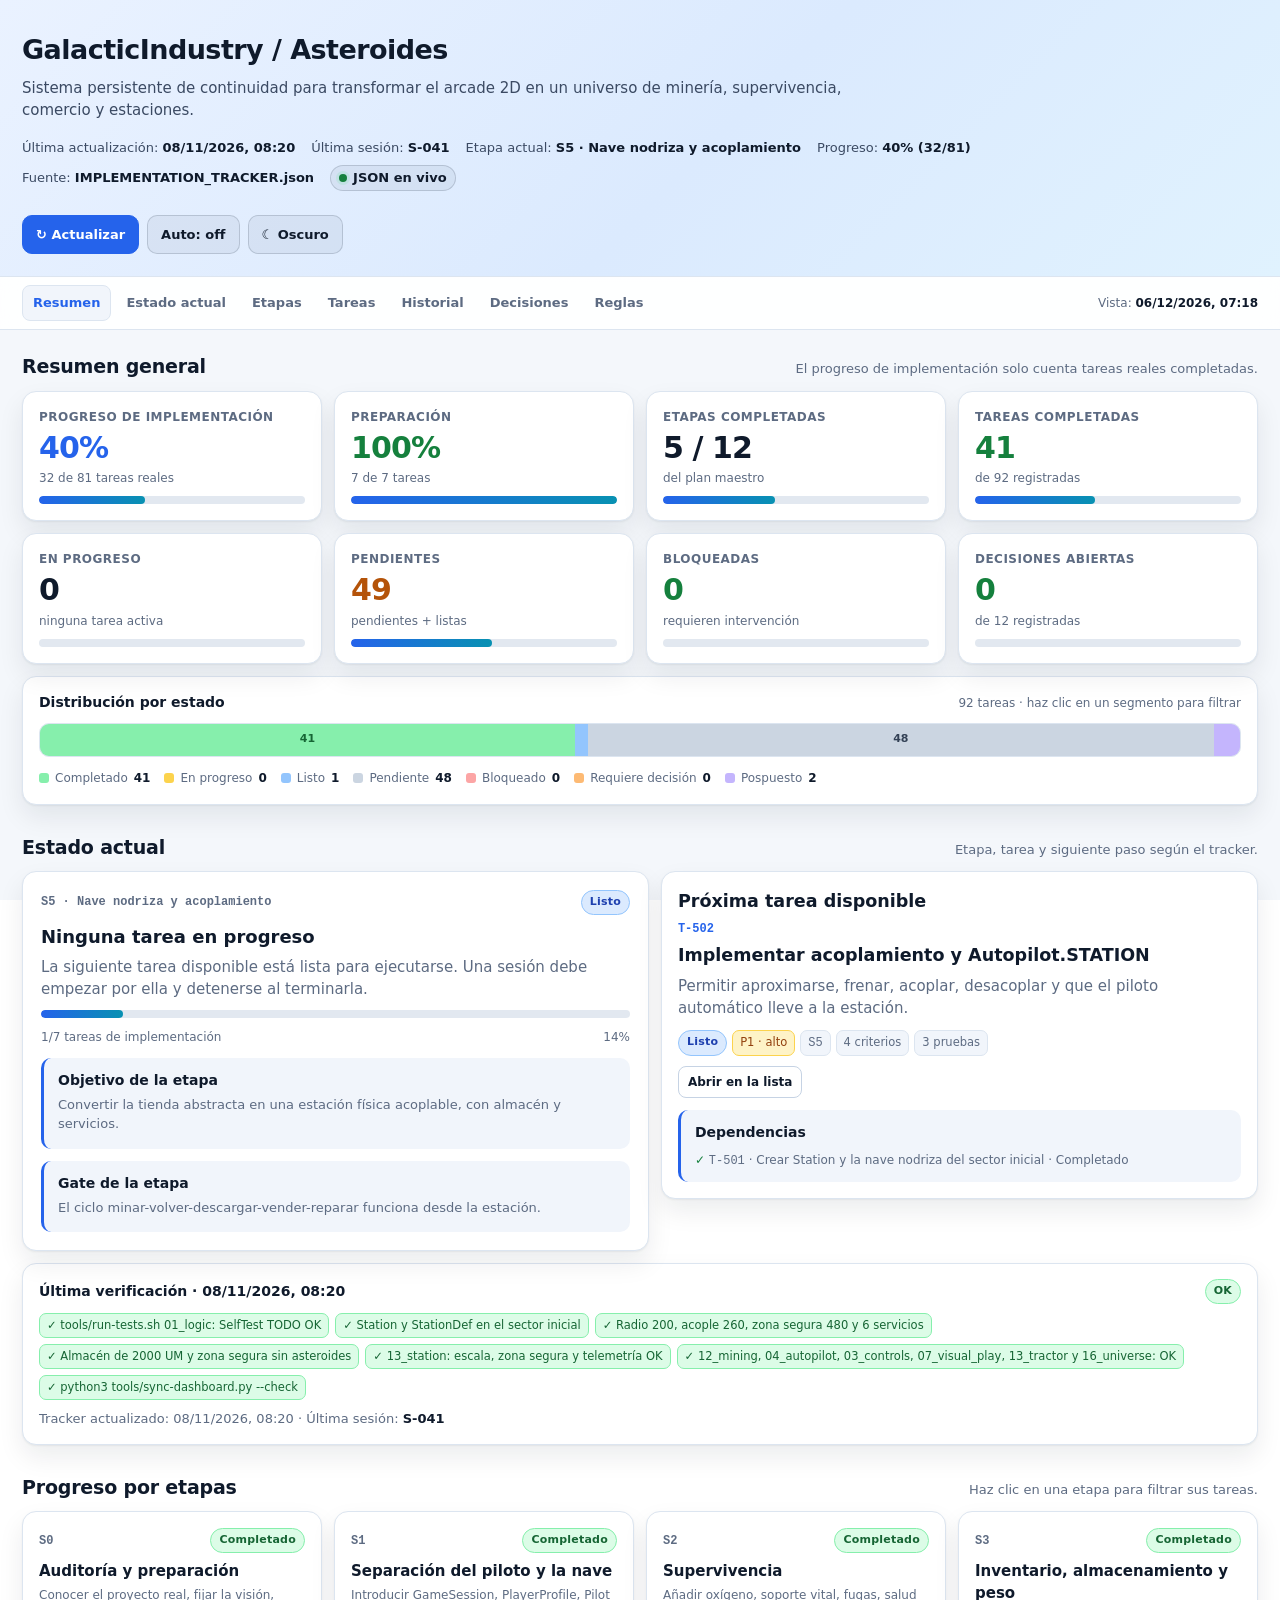
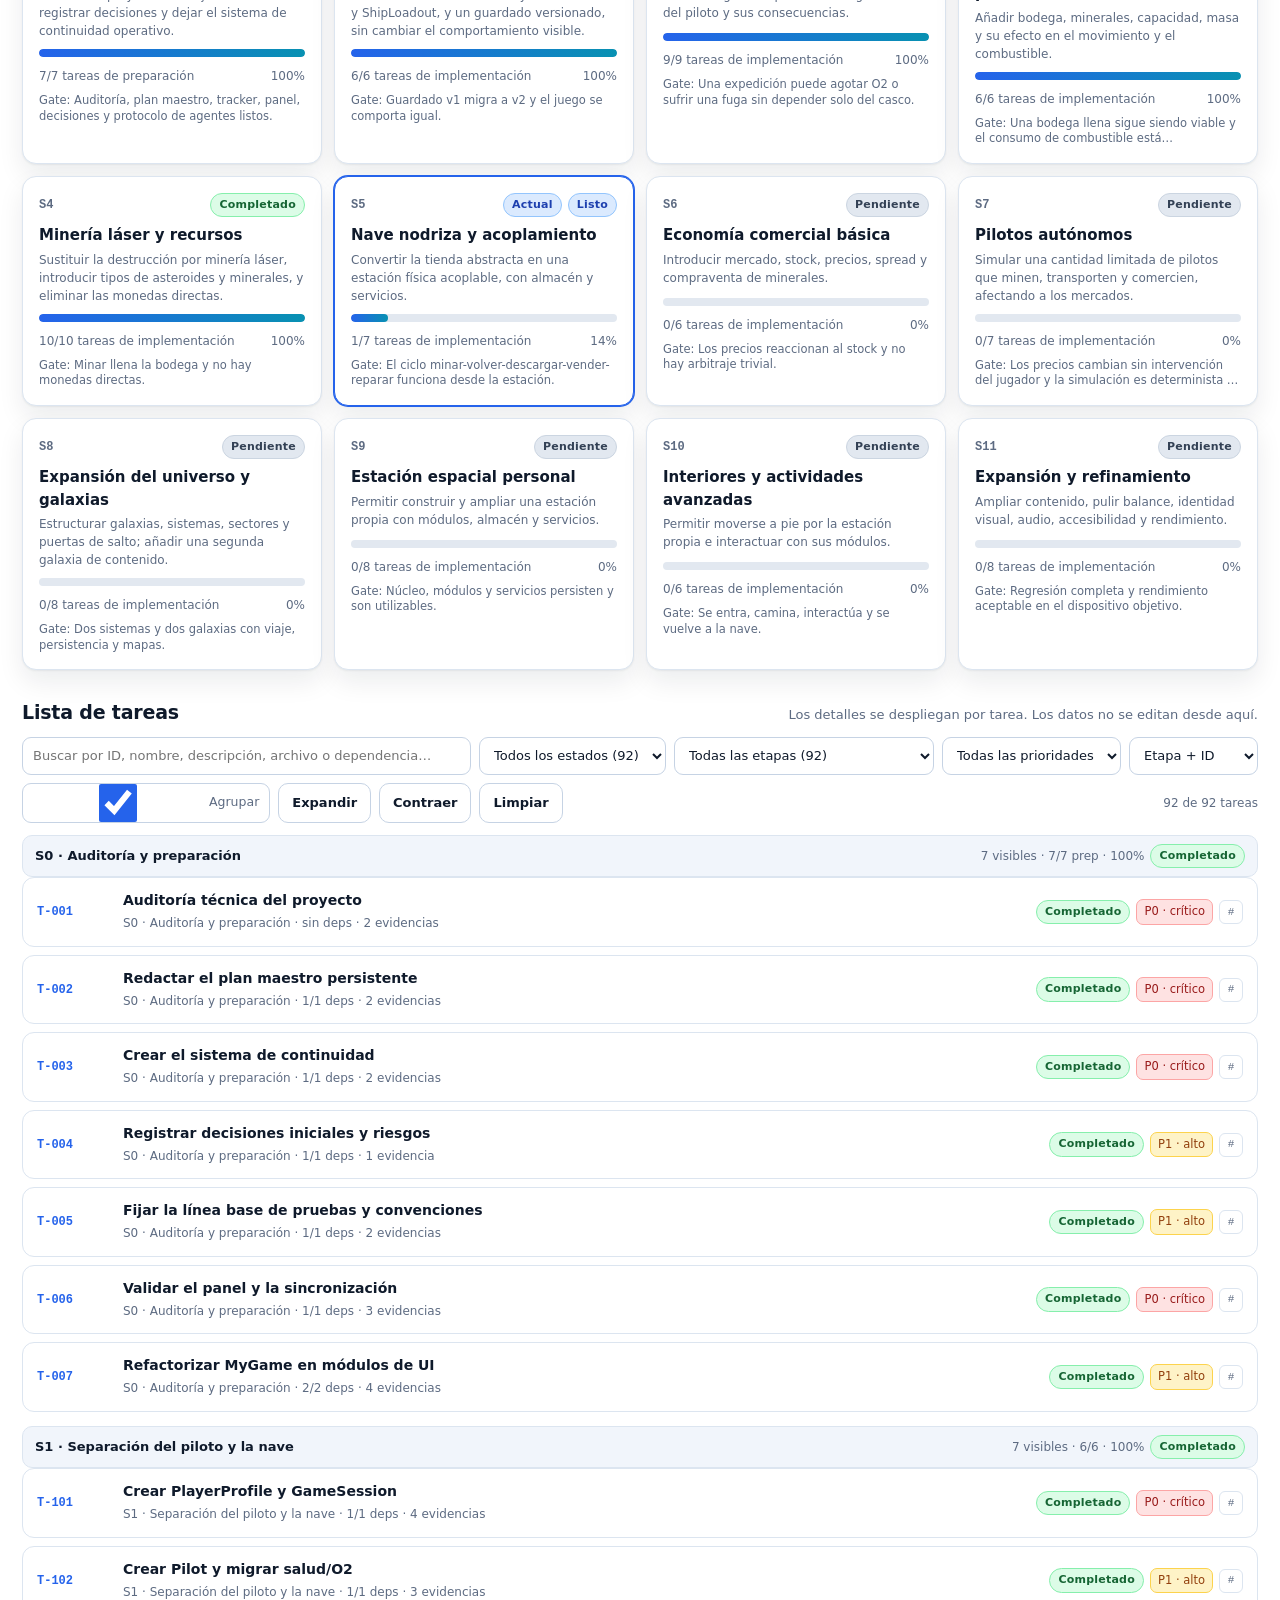
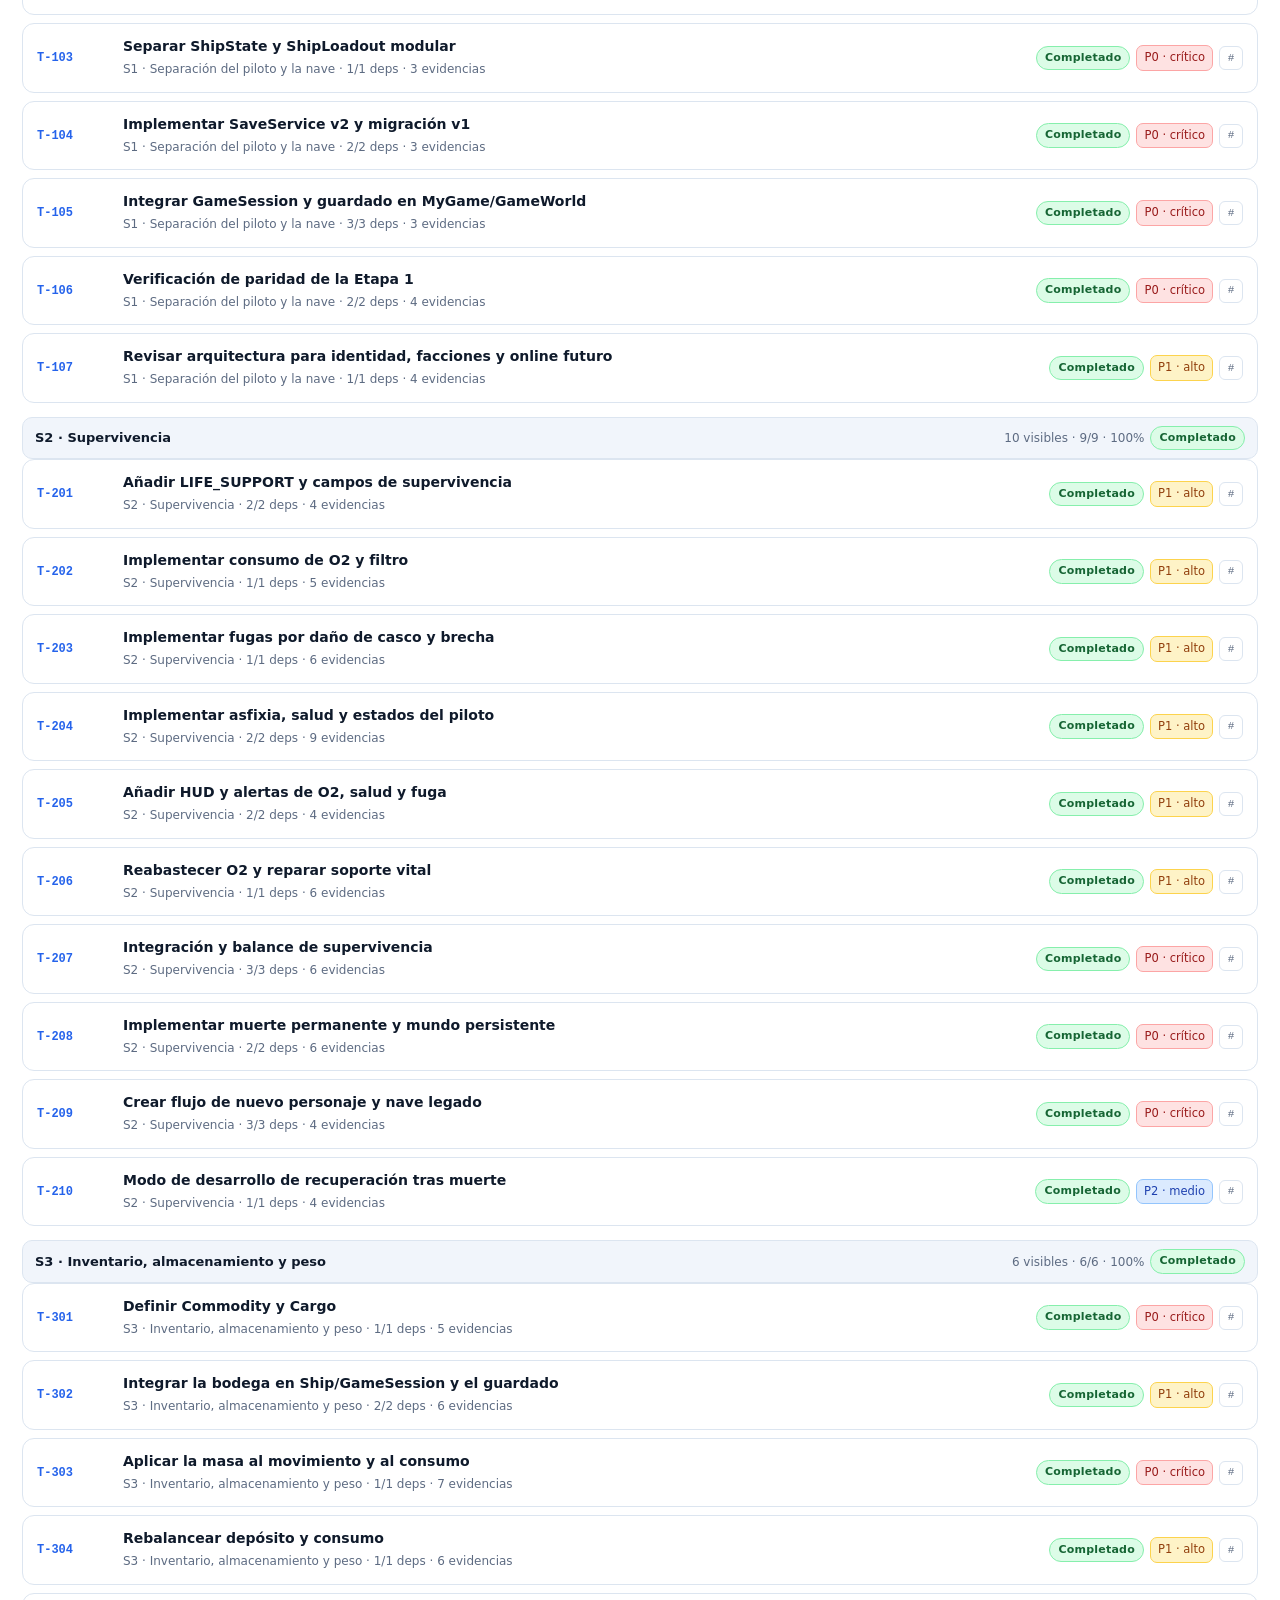
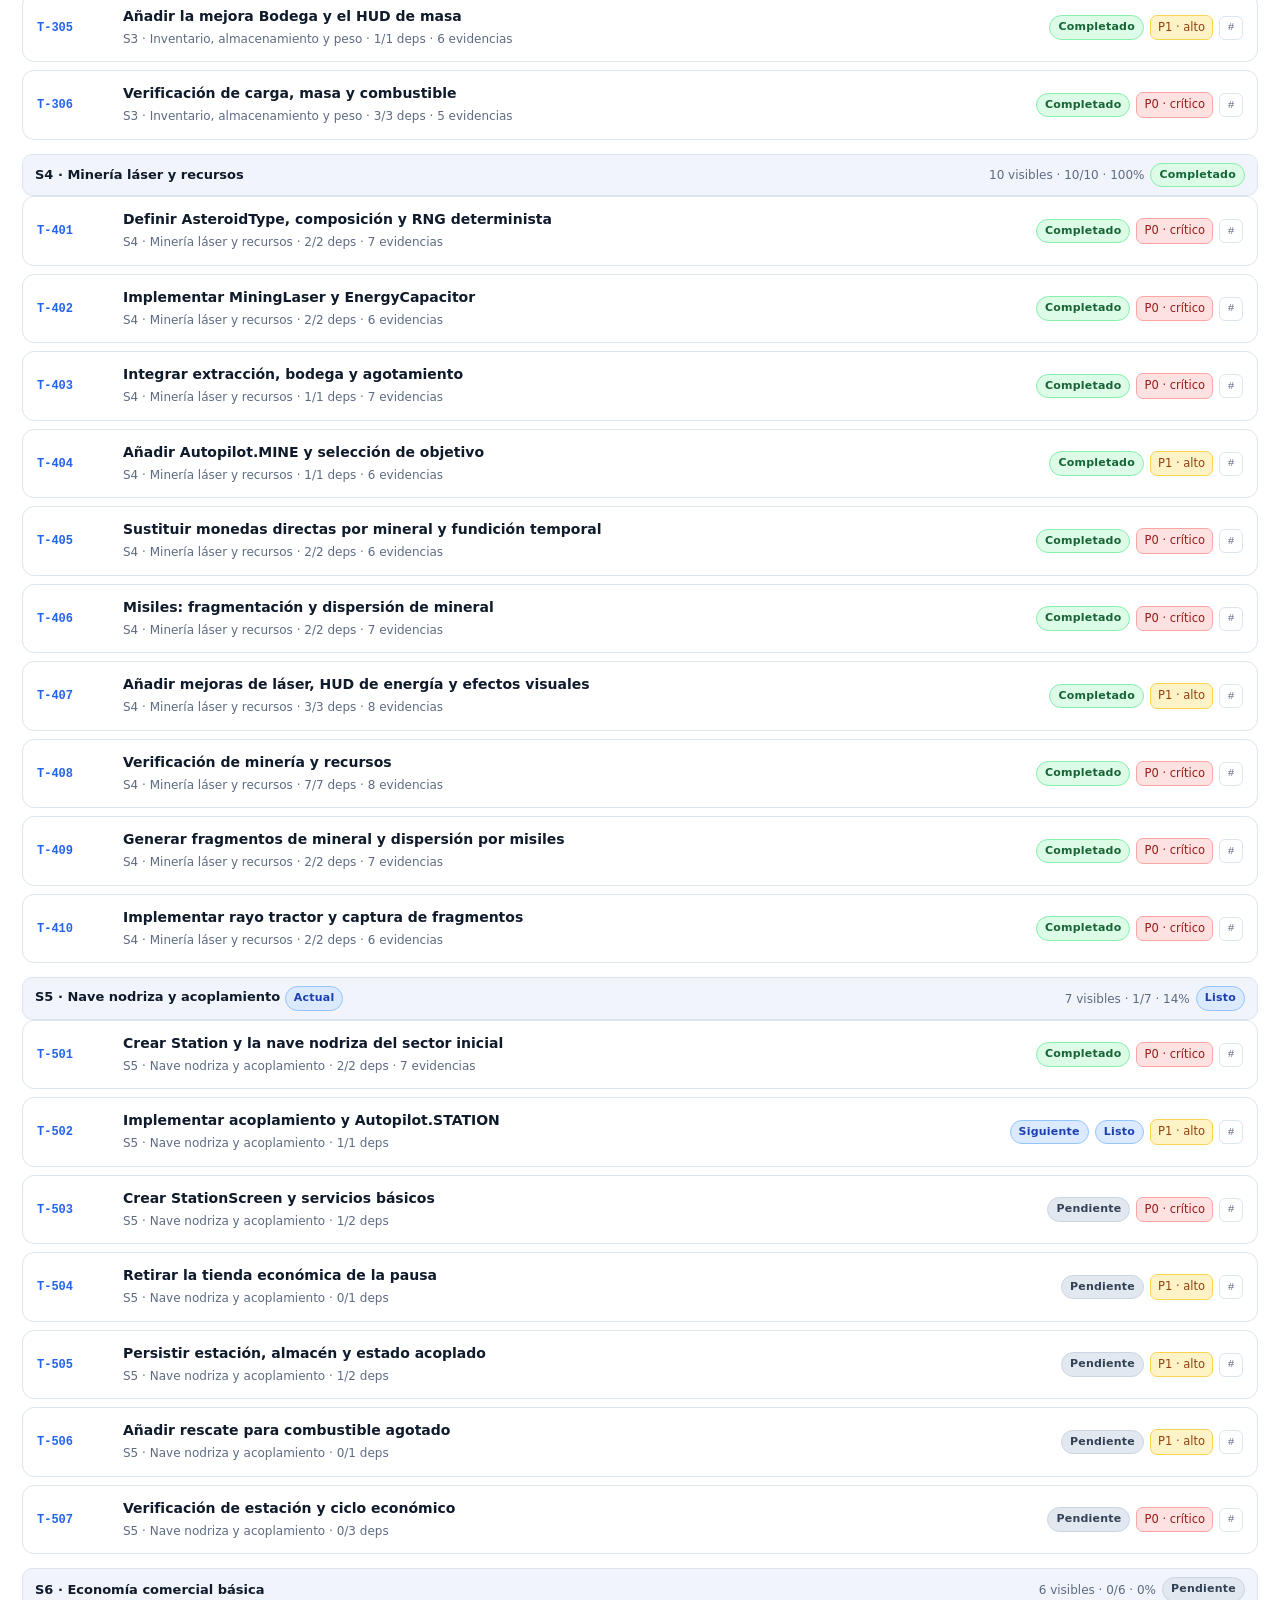
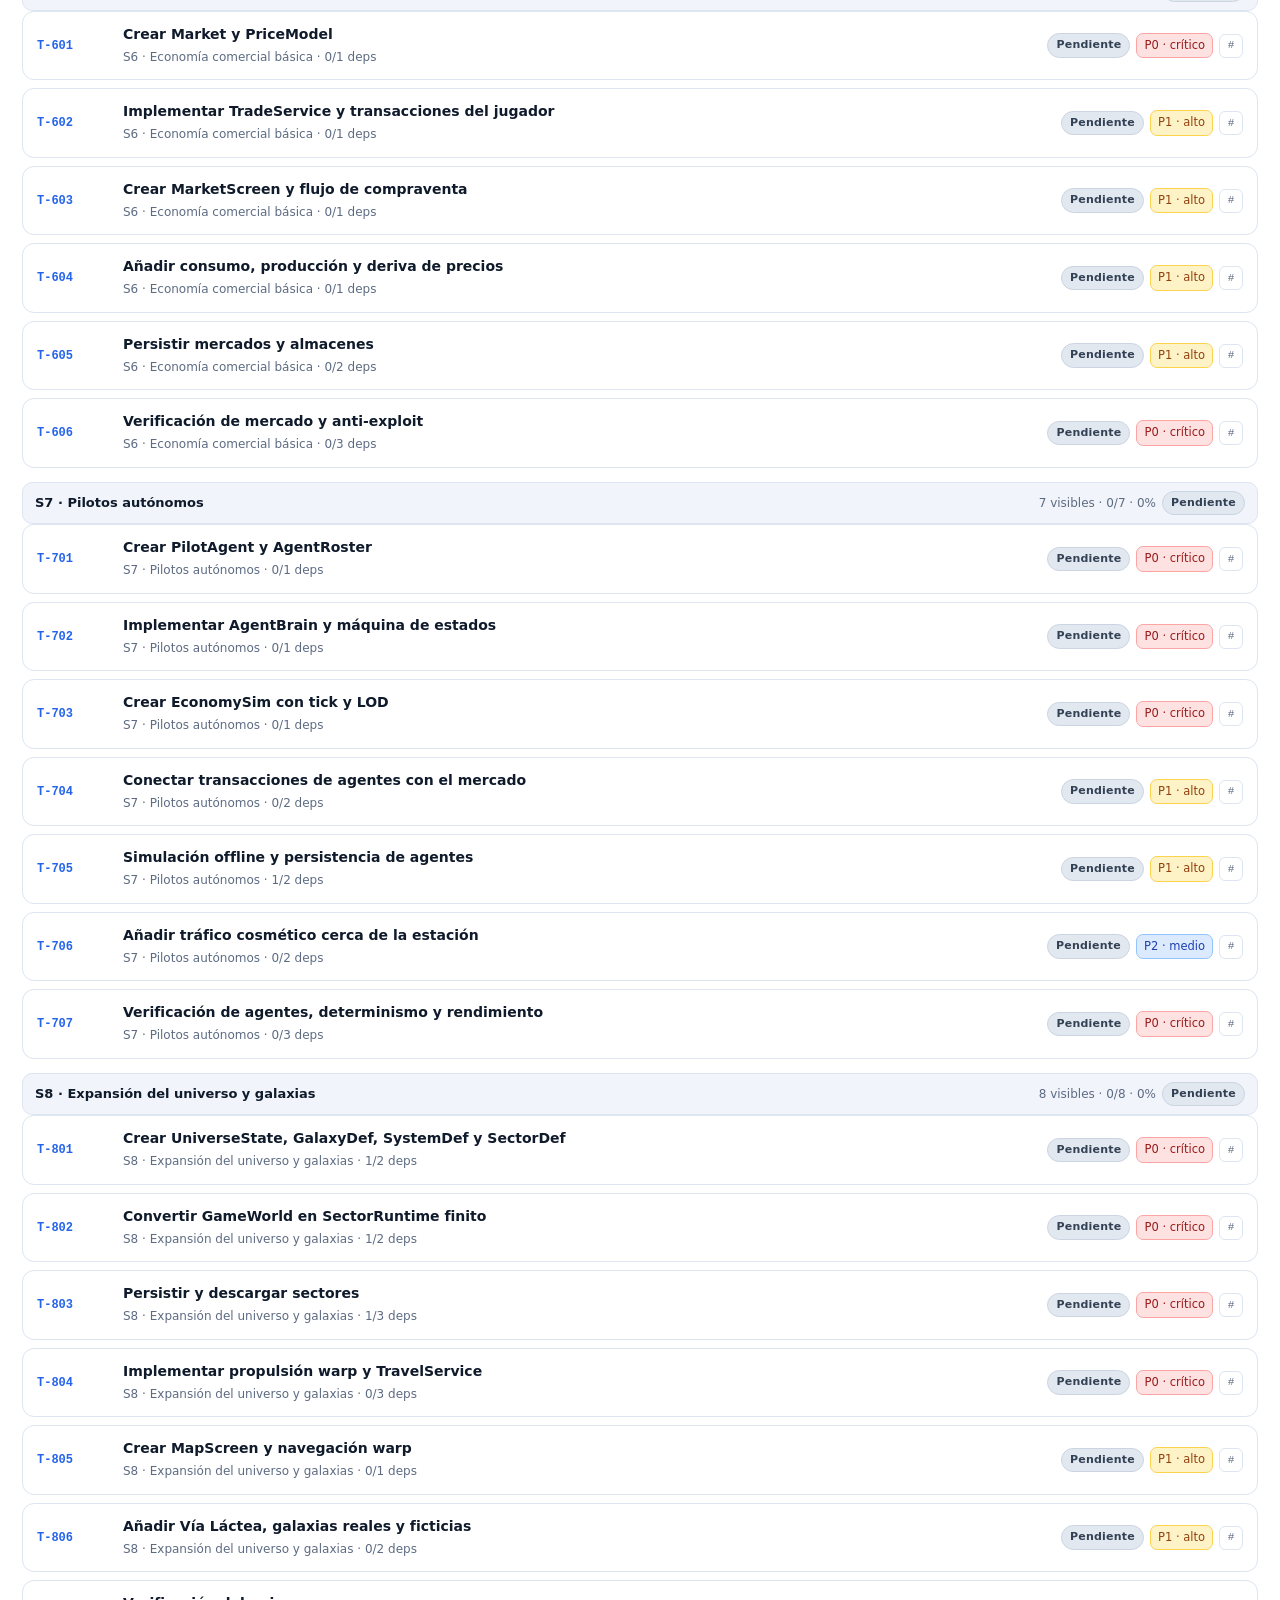
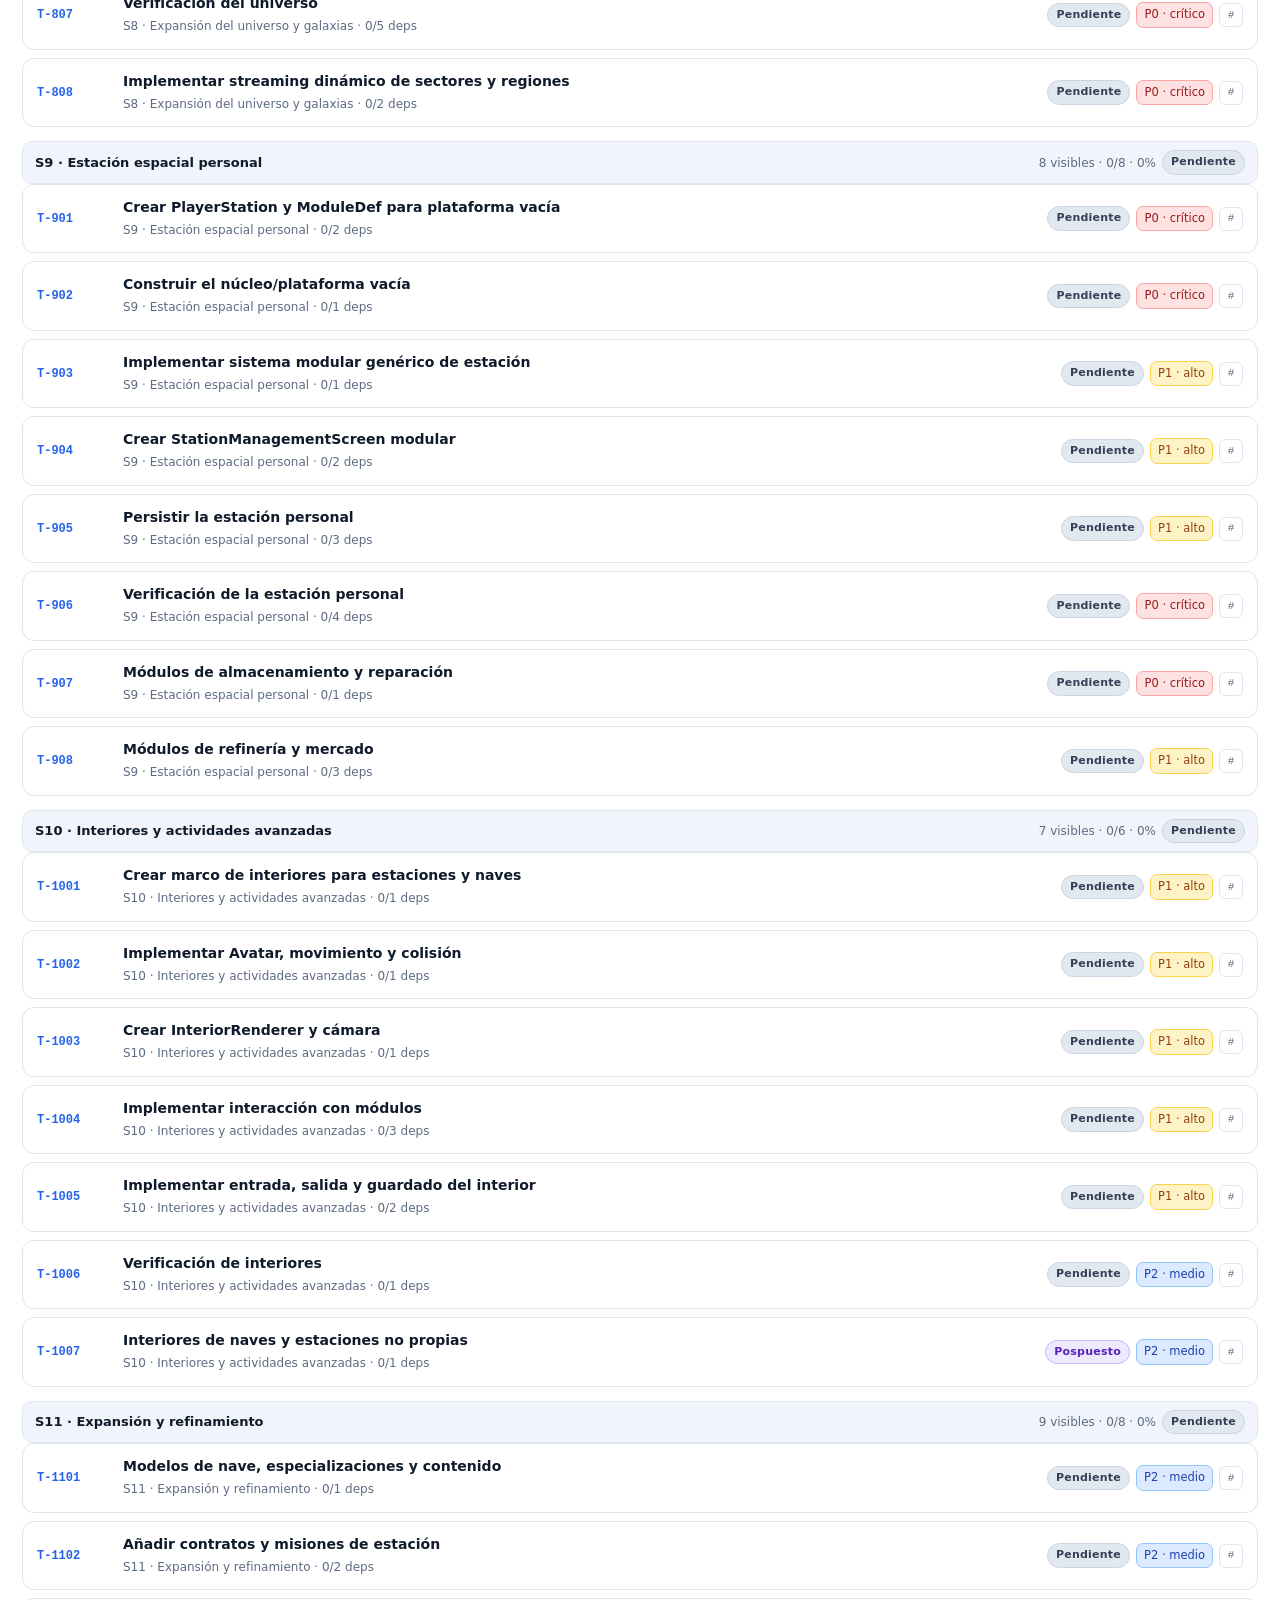
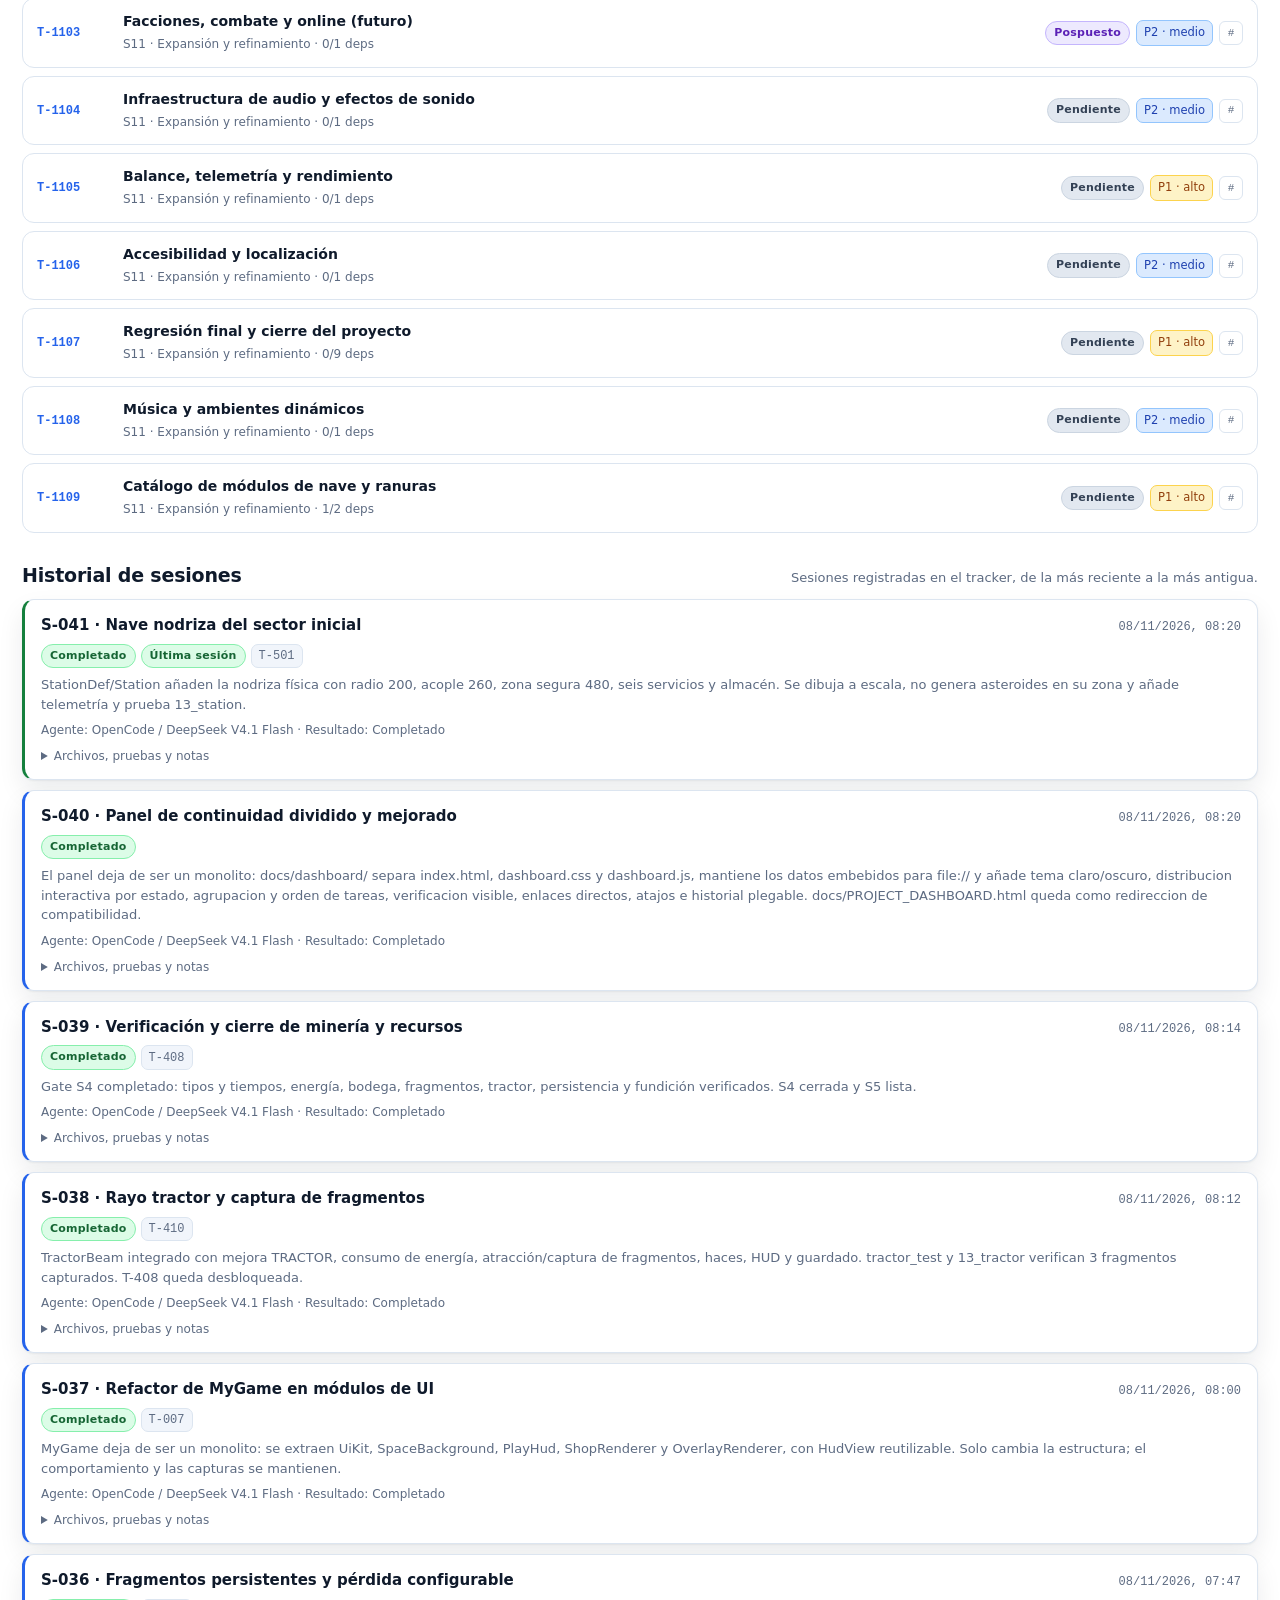
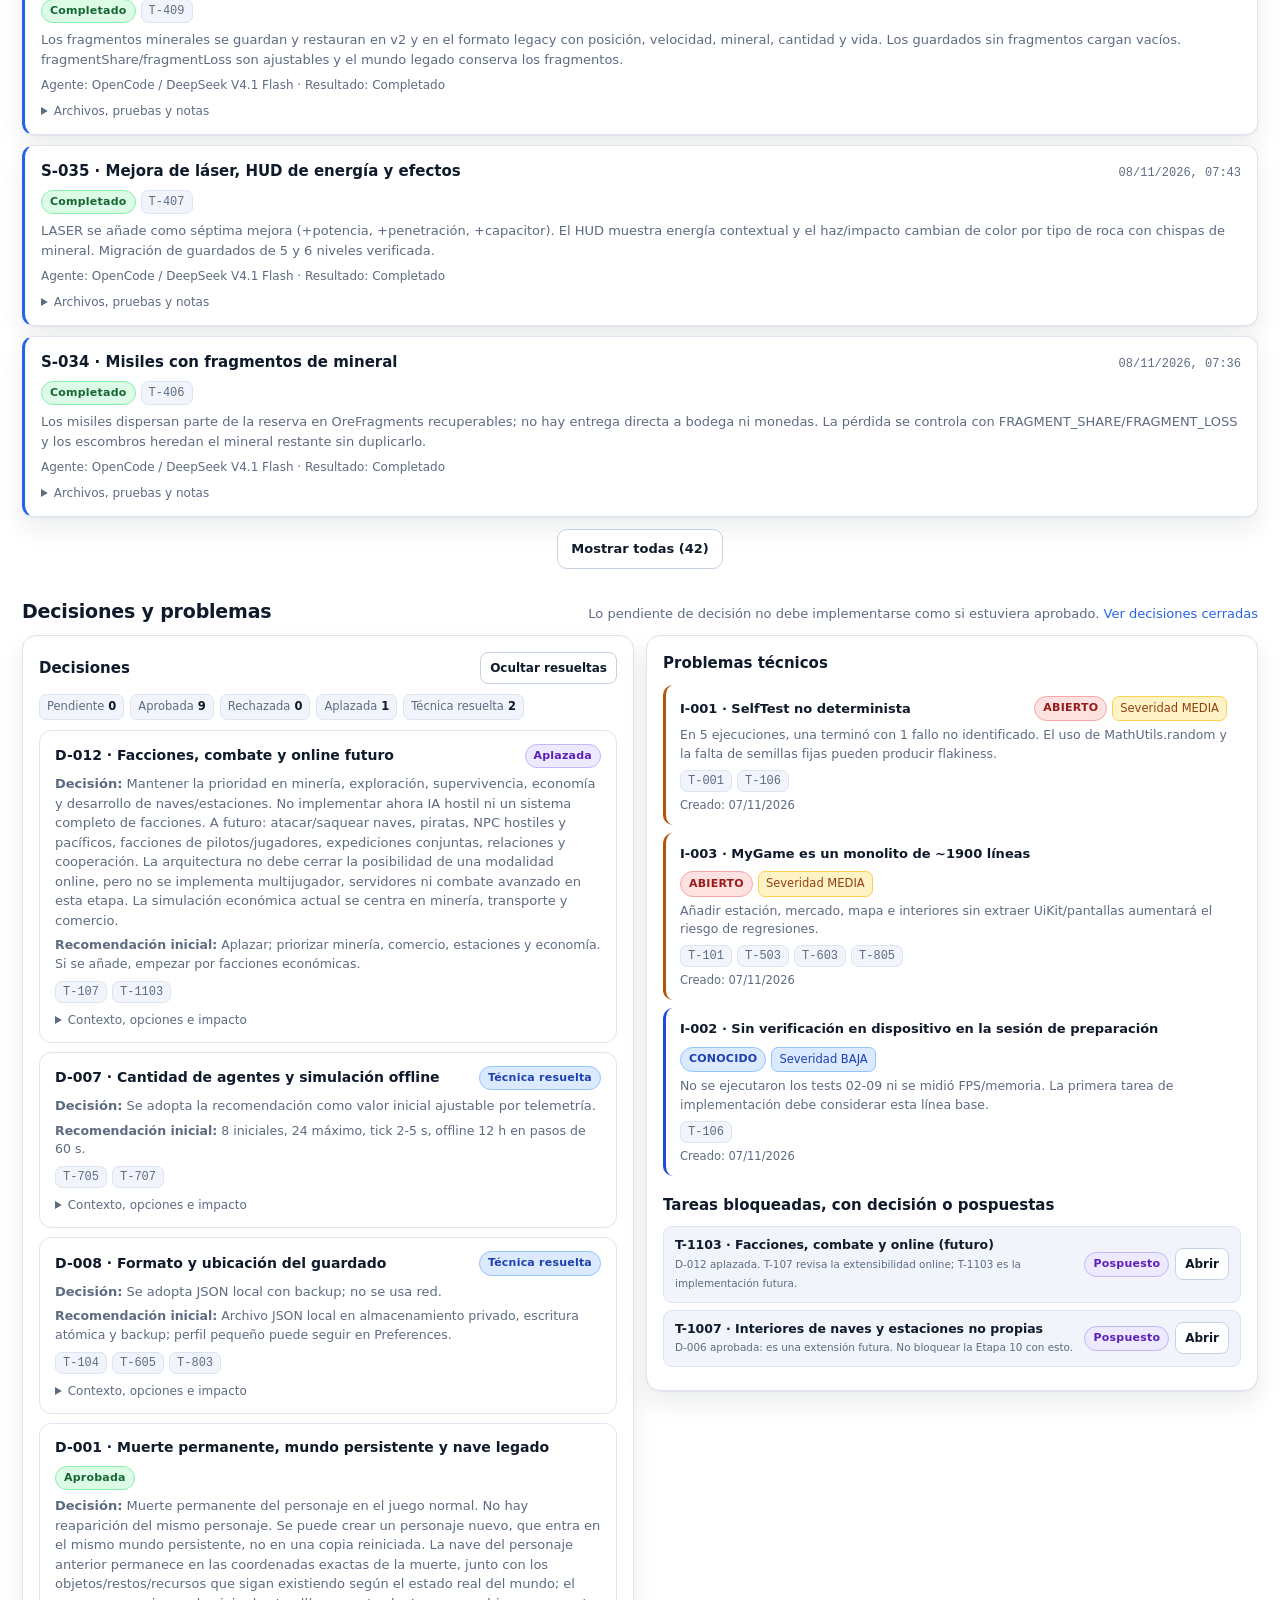
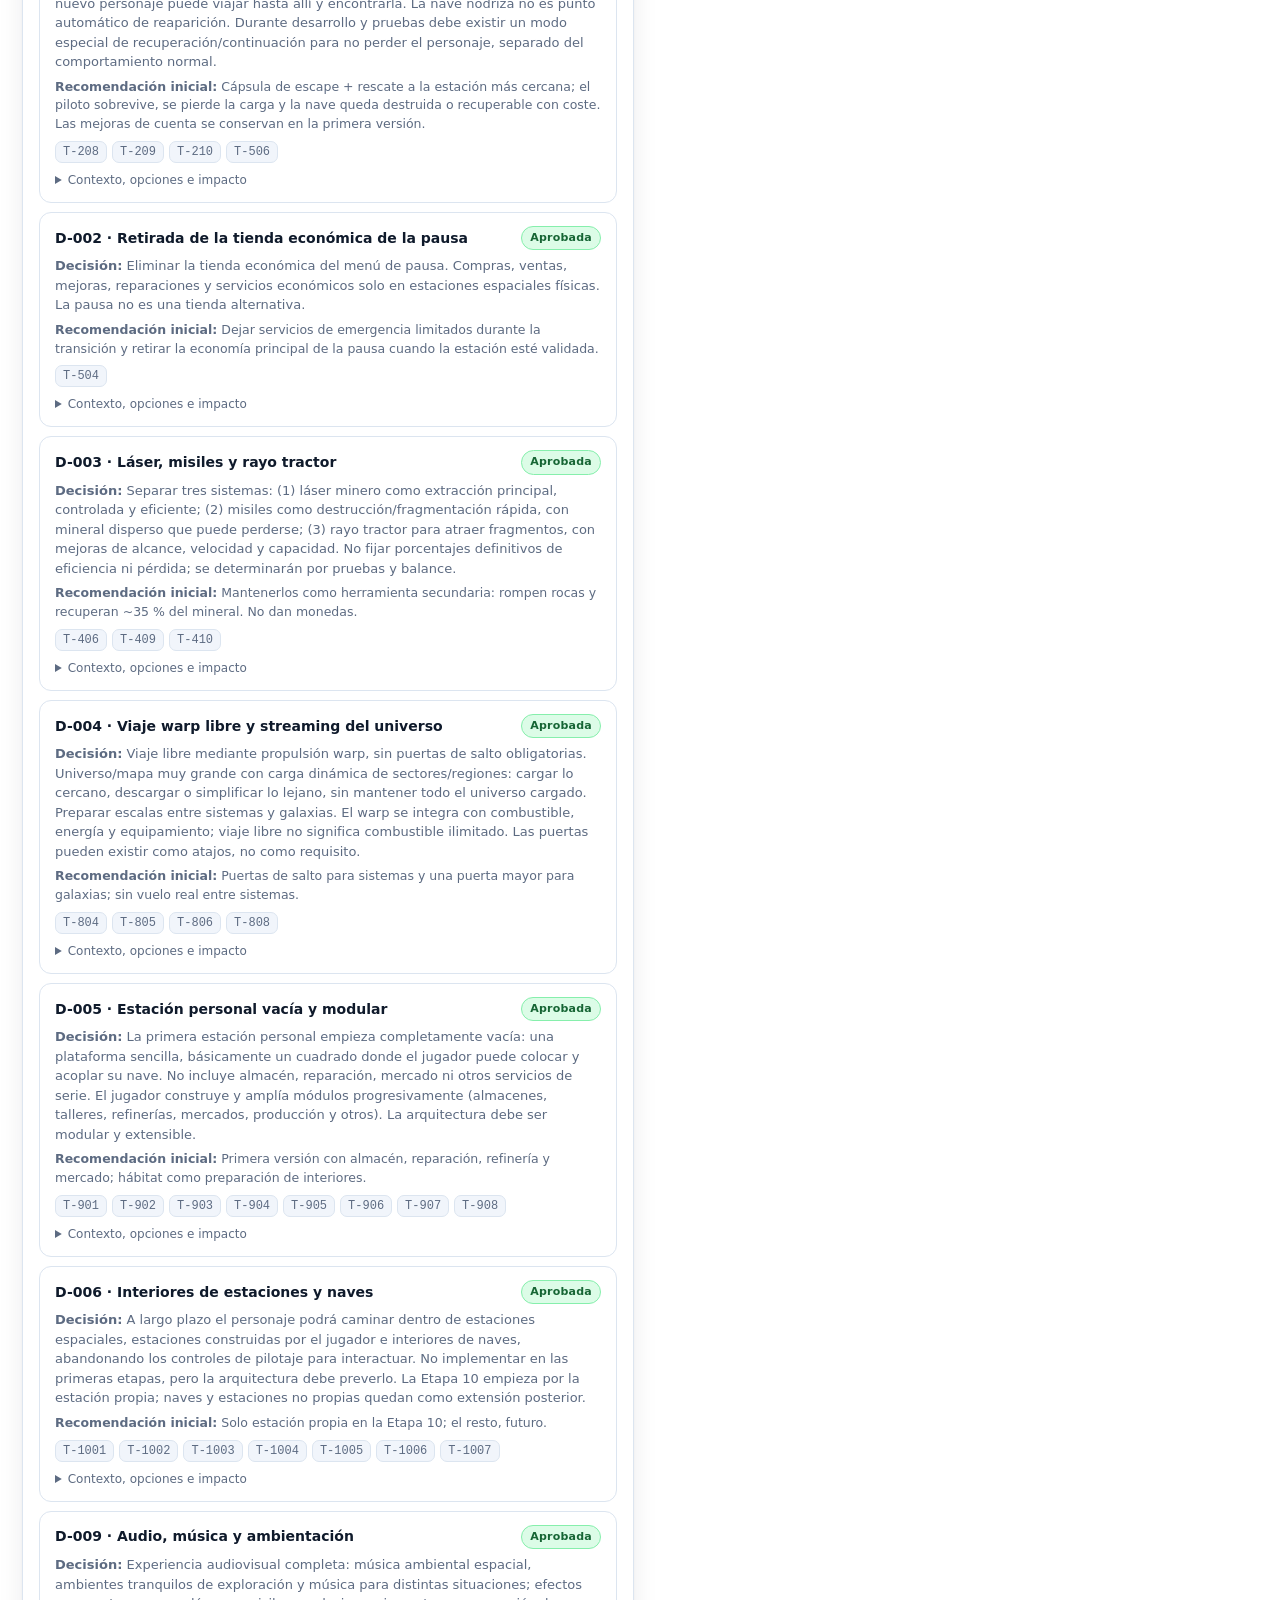
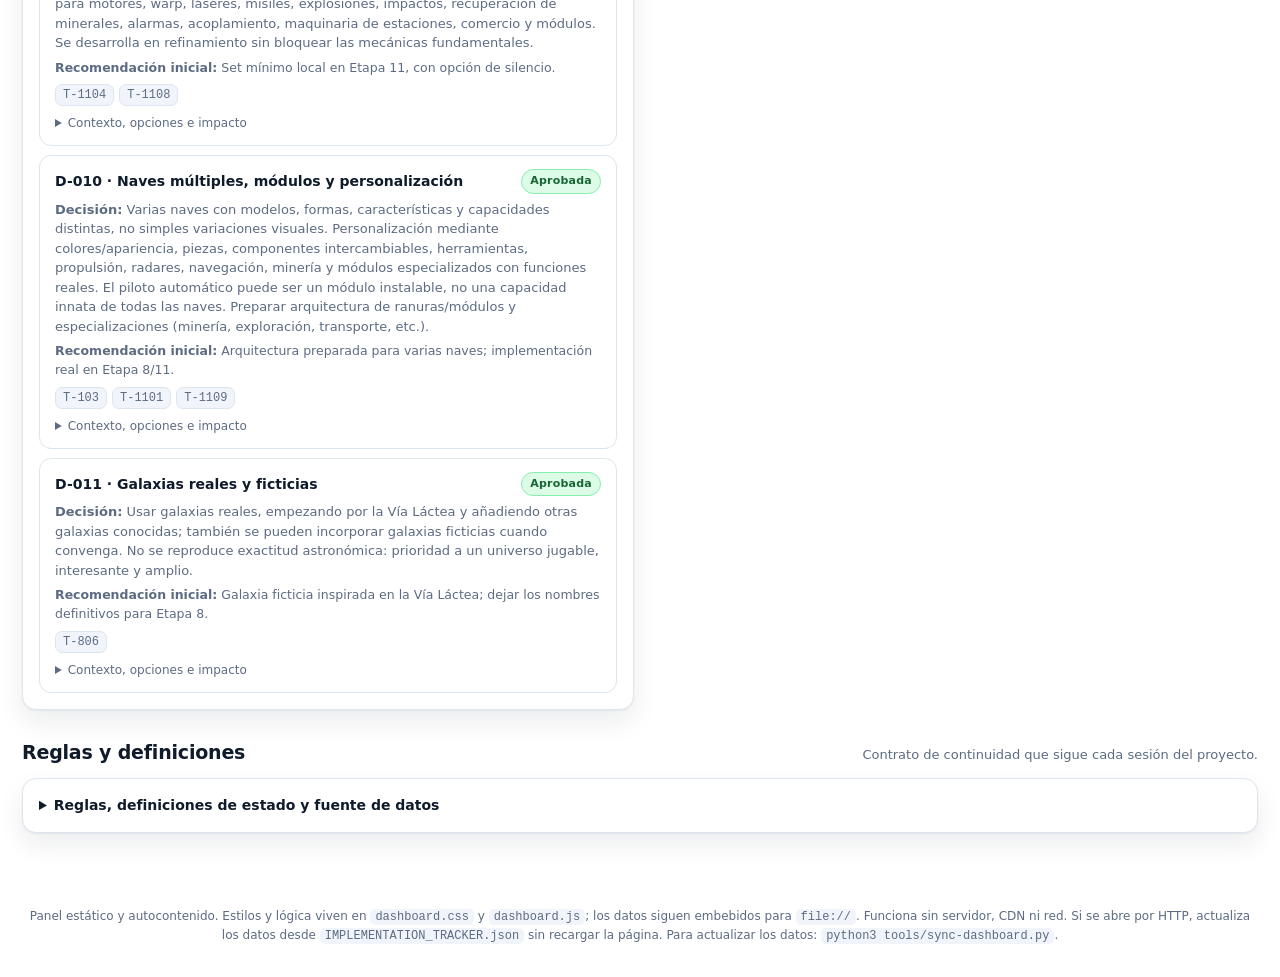
==== commit a1977374: "docs: dividir y mejorar el panel de continuidad (S-040)" ====
--- a/docs/PROJECT_DASHBOARD.html
+++ b/docs/PROJECT_DASHBOARD.html
@@ -1,8357 +1,12 @@
 <!DOCTYPE html>
-<html lang="es" data-theme="dark">
+<html lang="es">
 <head>
 <meta charset="utf-8">
-<meta name="viewport" content="width=device-width, initial-scale=1">
-<meta name="theme-color" content="#05070d">
-<title>Panel de continuidad — GalacticIndustry</title>
-<style>
-  :root,
-  html[data-theme="dark"] {
-    color-scheme: dark;
-    --bg: #05070d;
-    --bg-glow: #0b1a2e;
-    --panel: #0b1220;
-    --panel-2: #101a2b;
-    --panel-3: #0d1727;
-    --hover: #0f1a2b;
-    --ink: #e6edf7;
-    --muted: #93a4bd;
-    --line: #1b2940;
-    --line-strong: #2a3b57;
-    --accent: #60a5fa;
-    --accent-2: #22d3ee;
-    --green: #4ade80;
-    --amber: #fbbf24;
-    --red: #f87171;
-    --violet: #a78bfa;
-    --orange: #fb923c;
-    --blue: #93c5fd;
-    --header-grad: linear-gradient(135deg, #020617 0%, #07152b 55%, #06202e 100%);
-    --header-ink: #ffffff;
-    --header-muted: #c7d2fe;
-    --nav-bg: rgba(5, 8, 15, 0.88);
-    --btn-bg: rgba(255, 255, 255, 0.10);
-    --btn-border: rgba(255, 255, 255, 0.22);
-    --btn-hover: rgba(255, 255, 255, 0.17);
-    --track: #162337;
-    --shadow: 0 1px 2px rgba(0, 0, 0, 0.45), 0 14px 32px rgba(0, 0, 0, 0.28);
-    --st-pendiente-ink: #cbd5e1;
-    --st-pendiente-bg: #1e293b;
-    --st-pendiente-line: #334155;
-    --st-listo-ink: #93c5fd;
-    --st-listo-bg: #0b2a4a;
-    --st-listo-line: #1e40af;
-    --st-progreso-ink: #fcd34d;
-    --st-progreso-bg: #3a2a05;
-    --st-progreso-line: #92400e;
-    --st-completado-ink: #86efac;
-    --st-completado-bg: #052e1a;
-    --st-completado-line: #166534;
-    --st-bloqueado-ink: #fca5a5;
-    --st-bloqueado-bg: #3b0a12;
-    --st-bloqueado-line: #991b1b;
-    --st-pospuesto-ink: #c4b5fd;
-    --st-pospuesto-bg: #24124a;
-    --st-pospuesto-line: #5b21b6;
-    --st-decision-ink: #fdba74;
-    --st-decision-bg: #3a1a08;
-    --st-decision-line: #9a3412;
-    --radius: 14px;
-    --mono: ui-monospace, SFMono-Regular, Menlo, Consolas, "Liberation Mono", monospace;
-    --sans: ui-sans-serif, system-ui, -apple-system, "Segoe UI", Roboto, "Helvetica Neue", Arial, sans-serif;
-  }
-
-  html[data-theme="light"] {
-    color-scheme: light;
-    --bg: #f4f7fb;
-    --bg-glow: #dce9fb;
-    --panel: #ffffff;
-    --panel-2: #f1f5fb;
-    --panel-3: #f8fafc;
-    --hover: #eef4fd;
-    --ink: #0f1a2b;
-    --muted: #5d6b82;
-    --line: #dce5f0;
-    --line-strong: #c6d3e4;
-    --accent: #2563eb;
-    --accent-2: #0891b2;
-    --green: #15803d;
-    --amber: #b45309;
-    --red: #b91c1c;
-    --violet: #6d28d9;
-    --orange: #c2410c;
-    --blue: #1d4ed8;
-    --header-grad: linear-gradient(135deg, #eaf2ff 0%, #dbeafe 55%, #e0f2fe 100%);
-    --header-ink: #0f1a2b;
-    --header-muted: #3b4a63;
-    --nav-bg: rgba(255, 255, 255, 0.9);
-    --btn-bg: rgba(15, 26, 43, 0.05);
-    --btn-border: rgba(15, 26, 43, 0.16);
-    --btn-hover: rgba(15, 26, 43, 0.10);
-    --track: #e2e8f0;
-    --shadow: 0 1px 2px rgba(15, 26, 43, 0.06), 0 12px 26px rgba(15, 26, 43, 0.08);
-    --st-pendiente-ink: #334155;
-    --st-pendiente-bg: #e2e8f0;
-    --st-pendiente-line: #cbd5e1;
-    --st-listo-ink: #1e40af;
-    --st-listo-bg: #dbeafe;
-    --st-listo-line: #93c5fd;
-    --st-progreso-ink: #92400e;
-    --st-progreso-bg: #fef3c7;
-    --st-progreso-line: #fcd34d;
-    --st-completado-ink: #166534;
-    --st-completado-bg: #dcfce7;
-    --st-completado-line: #86efac;
-    --st-bloqueado-ink: #991b1b;
-    --st-bloqueado-bg: #fee2e2;
-    --st-bloqueado-line: #fca5a5;
-    --st-pospuesto-ink: #5b21b6;
-    --st-pospuesto-bg: #ede9fe;
-    --st-pospuesto-line: #c4b5fd;
-    --st-decision-ink: #9a3412;
-    --st-decision-bg: #ffedd5;
-    --st-decision-line: #fdba74;
-  }
-
-  * { box-sizing: border-box; }
-
-  html { scroll-behavior: smooth; }
-
-  body {
-    margin: 0;
-    min-height: 100vh;
-    background: radial-gradient(1200px 700px at 50% -10%, var(--bg-glow) 0%, var(--bg) 55%, var(--bg) 100%);
-    background-attachment: fixed;
-    color: var(--ink);
-    font-family: var(--sans);
-    font-size: 15px;
-    line-height: 1.5;
-    transition: background-color .18s ease, color .18s ease;
-  }
-
-  a { color: var(--accent); text-decoration: none; }
-  a:hover { text-decoration: underline; }
-
-  .skip-link {
-    position: absolute;
-    left: 12px;
-    top: -60px;
-    z-index: 100;
-    padding: 8px 12px;
-    border-radius: 8px;
-    background: var(--panel);
-    border: 1px solid var(--line-strong);
-    color: var(--ink);
-    font-weight: 700;
-  }
-  .skip-link:focus { top: 12px; }
-
-  header.top {
-    background: var(--header-grad);
-    color: var(--header-ink);
-    padding: 30px 22px 22px;
-    border-bottom: 1px solid var(--line);
-  }
-
-  .wrap { max-width: 1280px; margin: 0 auto; }
-
-  .top-row {
-    display: flex;
-    align-items: flex-start;
-    justify-content: space-between;
-    gap: 20px;
-    flex-wrap: wrap;
-  }
-
-  .brand h1 {
-    margin: 0 0 6px;
-    font-size: 27px;
-    letter-spacing: -0.02em;
-    font-weight: 750;
-  }
-
-  .brand p {
-    margin: 0;
-    color: var(--header-muted);
-    max-width: 860px;
-  }
-
-  .top-meta {
-    display: flex;
-    gap: 8px 16px;
-    align-items: center;
-    flex-wrap: wrap;
-    margin-top: 16px;
-    color: var(--header-muted);
-    font-size: 13px;
-  }
-
-  .top-meta strong { color: var(--header-ink); }
-
-  .source-pill {
-    display: inline-flex;
-    align-items: center;
-    gap: 6px;
-    padding: 2px 8px;
-    border: 1px solid var(--btn-border);
-    border-radius: 999px;
-    background: var(--btn-bg);
-  }
-  .source-pill .dot {
-    width: 8px;
-    height: 8px;
-    border-radius: 999px;
-    background: var(--green);
-    box-shadow: 0 0 0 3px rgba(74, 222, 128, 0.14);
-    flex: 0 0 auto;
-  }
-  .source-pill .dot.warn { background: var(--amber); box-shadow: 0 0 0 3px rgba(251, 191, 36, 0.15); }
-  .source-pill .dot.err { background: var(--red); box-shadow: 0 0 0 3px rgba(248, 113, 113, 0.15); }
-
-  .top-actions {
-    display: flex;
-    gap: 8px;
-    align-items: center;
-    flex-wrap: wrap;
-    padding-top: 4px;
-  }
-
-  .btn {
-    appearance: none;
-    border: 1px solid var(--btn-border);
-    background: var(--btn-bg);
-    color: var(--header-ink);
-    padding: 9px 13px;
-    border-radius: 10px;
-    font: inherit;
-    font-size: 13px;
-    font-weight: 650;
-    cursor: pointer;
-    display: inline-flex;
-    align-items: center;
-    gap: 7px;
-    transition: background .15s ease, border-color .15s ease, filter .15s ease;
-  }
-
-  .btn:hover { background: var(--btn-hover); }
-  .btn.primary { background: var(--accent); border-color: var(--accent); color: #fff; }
-  .btn.primary:hover { filter: brightness(1.08); }
-  .btn.on { background: var(--green); border-color: var(--green); color: #04120a; }
-  .btn.ghost {
-    color: var(--ink);
-    background: var(--panel);
-    border-color: var(--line-strong);
-  }
-  .btn.ghost:hover { background: var(--panel-2); }
-  .btn.small { padding: 6px 9px; font-size: 12px; border-radius: 8px; }
-  .btn:focus-visible { outline: 2px solid var(--accent); outline-offset: 2px; }
-  .btn:disabled { opacity: .55; cursor: wait; }
-
-  nav.sticky {
-    position: sticky;
-    top: 0;
-    z-index: 20;
-    background: var(--nav-bg);
-    backdrop-filter: blur(10px);
-    border-bottom: 1px solid var(--line);
-  }
-
-  nav.sticky .wrap {
-    display: flex;
-    align-items: center;
-    justify-content: space-between;
-    gap: 12px;
-    min-height: 52px;
-    flex-wrap: wrap;
-    padding: 6px 22px;
-  }
-
-  nav .links { display: flex; gap: 4px; flex-wrap: wrap; }
-  nav .links a {
-    color: var(--muted);
-    font-size: 13px;
-    font-weight: 650;
-    padding: 7px 10px;
-    border-radius: 8px;
-    border: 1px solid transparent;
-  }
-  nav .links a:hover { background: var(--panel-2); color: var(--ink); text-decoration: none; }
-  nav .links a.active {
-    background: var(--panel-2);
-    color: var(--accent);
-    border-color: var(--line);
-  }
-
-  .nav-right { display: flex; align-items: center; gap: 10px; }
-  .refresh-note { color: var(--muted); font-size: 12px; white-space: nowrap; }
-  .refresh-note strong { color: var(--ink); }
-
-  main { padding: 22px; }
-  section { margin-bottom: 28px; scroll-margin-top: 66px; }
-
-  .section-head {
-    display: flex;
-    align-items: baseline;
-    justify-content: space-between;
-    gap: 12px;
-    margin-bottom: 10px;
-    flex-wrap: wrap;
-  }
-
-  h2 {
-    margin: 0;
-    font-size: 19px;
-    letter-spacing: -0.01em;
-  }
-
-  .hint { color: var(--muted); font-size: 13px; }
-
-  .grid { display: grid; gap: 12px; }
-  .cards-auto { grid-template-columns: repeat(auto-fit, minmax(190px, 1fr)); }
-  .cards-2 { grid-template-columns: repeat(2, minmax(0, 1fr)); }
-
-  .card {
-    background: var(--panel);
-    border: 1px solid var(--line);
-    border-radius: var(--radius);
-    box-shadow: var(--shadow);
-    padding: 16px;
-  }
-
-  .stat .label {
-    color: var(--muted);
-    font-size: 12px;
-    text-transform: uppercase;
-    letter-spacing: 0.04em;
-    font-weight: 700;
-  }
-
-  .stat .value {
-    font-size: 30px;
-    font-weight: 800;
-    letter-spacing: -0.03em;
-    line-height: 1.15;
-    margin-top: 5px;
-  }
-
-  .stat .sub { color: var(--muted); font-size: 12px; margin-top: 4px; }
-  .stat.accent .value { color: var(--accent); }
-  .stat.good .value { color: var(--green); }
-  .stat.warn .value { color: var(--amber); }
-  .stat.bad .value { color: var(--red); }
-  .stat.decision .value { color: var(--orange); }
-
-  .progress {
-    height: 8px;
-    border-radius: 999px;
-    background: var(--track);
-    overflow: hidden;
-    margin-top: 9px;
-  }
-  .progress > span {
-    display: block;
-    height: 100%;
-    width: 0;
-    background: linear-gradient(90deg, var(--accent), var(--accent-2));
-    border-radius: inherit;
-    transition: width .35s ease;
-  }
-
-  .distribution { margin-top: 12px; padding: 15px 16px; }
-  .dist-head {
-    display: flex;
-    justify-content: space-between;
-    align-items: baseline;
-    gap: 12px;
-    flex-wrap: wrap;
-    margin-bottom: 10px;
-  }
-  .dist-head h3 { margin: 0; font-size: 14px; }
-  .dist-head .hint { font-size: 12px; }
-  .dist-bar {
-    display: flex;
-    height: 34px;
-    border-radius: 10px;
-    overflow: hidden;
-    background: var(--track);
-    border: 1px solid var(--line);
-  }
-  .dist-seg {
-    border: 0;
-    padding: 0 5px;
-    min-width: 0;
-    cursor: pointer;
-    font: inherit;
-    font-size: 11px;
-    font-weight: 800;
-    white-space: nowrap;
-    overflow: hidden;
-    text-overflow: ellipsis;
-    transition: filter .15s ease;
-  }
-  .dist-seg:hover { filter: brightness(1.14); }
-  .dist-seg:focus-visible { outline: 2px solid var(--ink); outline-offset: -3px; }
-  .dist-legend { display: flex; gap: 4px 14px; flex-wrap: wrap; margin-top: 10px; }
-  .legend-btn {
-    display: inline-flex;
-    align-items: center;
-    gap: 6px;
-    background: none;
-    border: 0;
-    padding: 2px 0;
-    color: var(--muted);
-    font: inherit;
-    font-size: 12px;
-    cursor: pointer;
-  }
-  .legend-btn:hover { color: var(--ink); }
-  .legend-dot { width: 10px; height: 10px; border-radius: 3px; flex: 0 0 auto; }
-  .legend-btn strong { color: var(--ink); font-weight: 750; }
-
-  .status-current {
-    display: grid;
-    grid-template-columns: minmax(0, 1.05fr) minmax(0, 1fr);
-    gap: 12px;
-  }
-
-  .current-main { padding: 18px; }
-  .current-main h3 { margin: 0 0 6px; font-size: 18px; }
-  .current-main p { margin: 6px 0; color: var(--muted); }
-  .current-main .task-id { font-family: var(--mono); font-size: 13px; color: var(--accent); font-weight: 700; }
-
-  .stage-line {
-    display: flex;
-    align-items: center;
-    justify-content: space-between;
-    gap: 8px;
-    flex-wrap: wrap;
-    margin-bottom: 8px;
-  }
-
-  .next-box {
-    border-left: 3px solid var(--accent);
-    background: var(--panel-2);
-    padding: 12px 14px;
-    border-radius: 10px;
-    margin-top: 12px;
-  }
-  .next-box h4 { margin: 0 0 4px; font-size: 14px; }
-  .next-box p { margin: 3px 0; font-size: 13px; color: var(--muted); }
-  .next-box.alert { border-left-color: var(--orange); }
-
-  .dep-list { margin: 8px 0 0; padding: 0; list-style: none; display: grid; gap: 5px; }
-  .dep-list li { font-size: 12px; color: var(--muted); }
-  .dep-list .ok { color: var(--green); font-weight: 700; }
-  .dep-list .no { color: var(--red); font-weight: 700; }
-
-  .verification { margin-top: 12px; padding: 15px 16px; }
-  .verification-top {
-    display: flex;
-    align-items: center;
-    justify-content: space-between;
-    gap: 10px;
-    flex-wrap: wrap;
-  }
-  .verification-top h3 { margin: 0; font-size: 14px; }
-  .check-list { display: flex; gap: 6px; flex-wrap: wrap; margin-top: 9px; }
-
-  .badge {
-    display: inline-flex;
-    align-items: center;
-    gap: 5px;
-    padding: 3px 8px;
-    border-radius: 999px;
-    font-size: 11px;
-    font-weight: 750;
-    letter-spacing: 0.02em;
-    white-space: nowrap;
-    border: 1px solid transparent;
-  }
-
-  .s-PENDIENTE { color: var(--st-pendiente-ink); background: var(--st-pendiente-bg); border-color: var(--st-pendiente-line); }
-  .s-LISTO { color: var(--st-listo-ink); background: var(--st-listo-bg); border-color: var(--st-listo-line); }
-  .s-EN_PROGRESO { color: var(--st-progreso-ink); background: var(--st-progreso-bg); border-color: var(--st-progreso-line); }
-  .s-COMPLETADO { color: var(--st-completado-ink); background: var(--st-completado-bg); border-color: var(--st-completado-line); }
-  .s-BLOQUEADO { color: var(--st-bloqueado-ink); background: var(--st-bloqueado-bg); border-color: var(--st-bloqueado-line); }
-  .s-POSPUESTO { color: var(--st-pospuesto-ink); background: var(--st-pospuesto-bg); border-color: var(--st-pospuesto-line); }
-  .s-REQUIERE_DECISION { color: var(--st-decision-ink); background: var(--st-decision-bg); border-color: var(--st-decision-line); }
-
-  .stage-grid { grid-template-columns: repeat(auto-fit, minmax(280px, 1fr)); }
-
-  .stage-card {
-    cursor: pointer;
-    transition: transform .12s ease, border-color .12s ease, box-shadow .12s ease;
-    position: relative;
-  }
-  .stage-card:hover {
-    transform: translateY(-1px);
-    border-color: var(--line-strong);
-    box-shadow: 0 4px 18px rgba(0, 0, 0, 0.24);
-  }
-  .stage-card:focus-visible { outline: 2px solid var(--accent); outline-offset: 2px; }
-  .stage-card.current {
-    border-color: var(--accent);
-    box-shadow: 0 0 0 1px var(--accent), var(--shadow);
-  }
-
-  .stage-top { display: flex; justify-content: space-between; gap: 8px; align-items: center; }
-  .stage-id { font-family: var(--mono); font-size: 12px; color: var(--muted); font-weight: 700; }
-  .stage-card h3 { margin: 7px 0 4px; font-size: 15px; }
-  .stage-card .obj { color: var(--muted); font-size: 12px; min-height: 38px; }
-  .stage-foot { display: flex; justify-content: space-between; gap: 8px; margin-top: 10px; font-size: 12px; color: var(--muted); }
-  .stage-gate {
-    margin-top: 8px;
-    color: var(--muted);
-    font-size: 11.5px;
-    line-height: 1.35;
-    display: -webkit-box;
-    -webkit-line-clamp: 2;
-    -webkit-box-orient: vertical;
-    overflow: hidden;
-  }
-  .stage-current-tag { margin-left: 6px; }
-
-  .toolbar {
-    display: flex;
-    gap: 8px;
-    flex-wrap: wrap;
-    align-items: center;
-    margin-bottom: 12px;
-  }
-
-  .toolbar input, .toolbar select {
-    font: inherit;
-    font-size: 13px;
-    color: var(--ink);
-    background: var(--panel);
-    border: 1px solid var(--line-strong);
-    border-radius: 9px;
-    padding: 8px 10px;
-    min-height: 38px;
-  }
-
-  .toolbar input { flex: 1 1 240px; min-width: 170px; }
-  .toolbar select { flex: 0 1 auto; max-width: 260px; }
-  .toolbar .count { color: var(--muted); font-size: 12px; margin-left: auto; white-space: nowrap; }
-
-  .switch {
-    display: inline-flex;
-    align-items: center;
-    gap: 6px;
-    font-size: 12.5px;
-    color: var(--muted);
-    background: var(--panel);
-    border: 1px solid var(--line-strong);
-    border-radius: 9px;
-    padding: 0 10px;
-    min-height: 38px;
-    cursor: pointer;
-    user-select: none;
-  }
-  .switch input { accent-color: var(--accent); margin: 0; }
-  .switch:hover { color: var(--ink); }
-
-  .stage-group { margin-bottom: 14px; }
-  .stage-group-head {
-    display: flex;
-    align-items: center;
-    justify-content: space-between;
-    gap: 8px;
-    flex-wrap: wrap;
-    padding: 8px 12px;
-    background: var(--panel-2);
-    border: 1px solid var(--line);
-    border-radius: 10px;
-    cursor: pointer;
-    position: sticky;
-    top: 60px;
-    z-index: 4;
-  }
-  .stage-group-head:hover { border-color: var(--line-strong); }
-  .stage-group-head:focus-visible { outline: 2px solid var(--accent); outline-offset: 1px; }
-  .stage-group-head h3 { margin: 0; font-size: 13px; }
-  .stage-group-head .group-meta { color: var(--muted); font-size: 12px; }
-  .stage-group-head .group-right { display: flex; align-items: center; gap: 6px; flex-wrap: wrap; }
-  .stage-group .task:last-child { margin-bottom: 0; }
-
-  .task {
-    background: var(--panel);
-    border: 1px solid var(--line);
-    border-radius: 12px;
-    margin-bottom: 8px;
-    overflow: hidden;
-  }
-
-  .task.flash { animation: taskFlash 1.3s ease; }
-  @keyframes taskFlash {
-    0%, 100% { box-shadow: none; }
-    35% { box-shadow: 0 0 0 2px var(--accent); }
-  }
-
-  .task > summary {
-    list-style: none;
-    cursor: pointer;
-    padding: 12px 14px;
-    display: grid;
-    grid-template-columns: 76px minmax(0, 1fr) auto;
-    gap: 10px;
-    align-items: center;
-  }
-
-  .task > summary::-webkit-details-marker { display: none; }
-  .task > summary:hover { background: var(--hover); }
-  .task[open] > summary { border-bottom: 1px solid var(--line); background: var(--panel-3); }
-
-  .task-id { font-family: var(--mono); font-size: 12px; font-weight: 750; color: var(--accent); }
-  .task-title { min-width: 0; }
-  .task-title strong { display: block; font-size: 14px; overflow-wrap: anywhere; }
-  .task-title small { color: var(--muted); font-size: 12px; }
-
-  .task-right { display: flex; gap: 6px; align-items: center; flex-wrap: wrap; justify-content: flex-end; }
-
-  .task-link {
-    display: inline-flex;
-    align-items: center;
-    justify-content: center;
-    min-width: 24px;
-    height: 24px;
-    padding: 0 5px;
-    border-radius: 6px;
-    border: 1px solid var(--line);
-    color: var(--muted);
-    font-family: var(--mono);
-    font-size: 11px;
-  }
-  .task-link:hover { color: var(--accent); border-color: var(--accent); text-decoration: none; }
-
-  .task-body { padding: 13px 16px 16px; }
-  .task-body p.desc { margin: 0 0 12px; color: var(--ink); }
-  .meta-grid {
-    display: grid;
-    grid-template-columns: repeat(2, minmax(0, 1fr));
-    gap: 12px;
-  }
-  .meta-block h4 {
-    margin: 0 0 5px;
-    font-size: 12px;
-    text-transform: uppercase;
-    letter-spacing: 0.04em;
-    color: var(--muted);
-  }
-  .meta-block ul { margin: 0; padding-left: 18px; }
-  .meta-block li { font-size: 12.5px; margin: 3px 0; color: var(--muted); overflow-wrap: anywhere; }
-  .chips { display: flex; gap: 5px; flex-wrap: wrap; }
-  .chip {
-    display: inline-flex;
-    align-items: center;
-    gap: 4px;
-    padding: 3px 7px;
-    border-radius: 7px;
-    background: var(--panel-2);
-    border: 1px solid var(--line);
-    font-size: 11.5px;
-    color: var(--muted);
-    max-width: 100%;
-    overflow-wrap: anywhere;
-  }
-  .chip.ok { background: var(--st-completado-bg); border-color: var(--st-completado-line); color: var(--st-completado-ink); }
-  .chip.no { background: var(--st-bloqueado-bg); border-color: var(--st-bloqueado-line); color: var(--st-bloqueado-ink); }
-  .chip.p-P0 { background: var(--st-bloqueado-bg); border-color: var(--st-bloqueado-line); color: var(--st-bloqueado-ink); }
-  .chip.p-P1 { background: var(--st-progreso-bg); border-color: var(--st-progreso-line); color: var(--st-progreso-ink); }
-  .chip.p-P2 { background: var(--st-listo-bg); border-color: var(--st-listo-line); color: var(--st-listo-ink); }
-  .mono { font-family: var(--mono); font-size: 12px; }
-
-  .log-list { list-style: none; margin: 0; padding: 0; display: grid; gap: 7px; }
-  .log-item {
-    border-left: 2px solid var(--line-strong);
-    padding: 1px 0 1px 9px;
-    font-size: 12.5px;
-    color: var(--muted);
-    overflow-wrap: anywhere;
-  }
-  .log-item .badge { vertical-align: 1px; }
-
-  .empty {
-    padding: 30px;
-    text-align: center;
-    color: var(--muted);
-    background: var(--panel);
-    border: 1px dashed var(--line-strong);
-    border-radius: var(--radius);
-  }
-  .empty .btn { margin-top: 10px; }
-
-  .history { display: grid; gap: 10px; }
-  .session {
-    background: var(--panel);
-    border: 1px solid var(--line);
-    border-left: 3px solid var(--accent);
-    border-radius: 12px;
-    padding: 14px 16px;
-    box-shadow: var(--shadow);
-  }
-  .session.current { border-left-color: var(--green); }
-  .session-top { display: flex; justify-content: space-between; gap: 10px; flex-wrap: wrap; align-items: baseline; }
-  .session h3 { margin: 0; font-size: 15px; }
-  .session .date { color: var(--muted); font-size: 12px; font-family: var(--mono); }
-  .session p { margin: 7px 0; color: var(--muted); font-size: 13px; }
-  .session .files { color: var(--muted); font-size: 12px; overflow-wrap: anywhere; }
-  .session details { margin-top: 8px; }
-  .session details summary { cursor: pointer; color: var(--muted); font-size: 12px; }
-  .session details ul { margin: 6px 0 0; padding-left: 18px; }
-  .session details li { font-size: 12px; color: var(--muted); overflow-wrap: anywhere; }
-  .history-more { display: flex; justify-content: center; margin-top: 12px; }
-
-  .decision-summary { display: flex; gap: 6px; flex-wrap: wrap; margin-bottom: 10px; }
-  .decision-list { display: grid; gap: 9px; }
-  .decision {
-    background: var(--panel);
-    border: 1px solid var(--line);
-    border-radius: 12px;
-    padding: 13px 15px;
-  }
-  .decision-top { display: flex; gap: 8px; align-items: center; justify-content: space-between; flex-wrap: wrap; }
-  .decision h3 { margin: 0; font-size: 14px; }
-  .decision p { margin: 6px 0 0; color: var(--muted); font-size: 13px; }
-  .decision .rec { color: var(--muted); font-size: 12.5px; }
-  .decision details { margin-top: 8px; }
-  .decision details summary { cursor: pointer; color: var(--muted); font-size: 12px; }
-  .decision .options { margin: 6px 0 0; padding-left: 18px; }
-  .decision .options li { font-size: 12.5px; color: var(--muted); margin: 2px 0; }
-
-  .card-head {
-    display: flex;
-    align-items: center;
-    justify-content: space-between;
-    gap: 8px;
-    flex-wrap: wrap;
-    margin-bottom: 10px;
-  }
-  .card-head h3 { margin: 0; font-size: 15px; }
-
-  .issue {
-    border-left: 3px solid var(--amber);
-    background: var(--panel);
-    border-radius: 10px;
-    padding: 11px 14px;
-    margin-bottom: 8px;
-  }
-  .issue.sev-ALTA { border-left-color: var(--red); }
-  .issue.sev-MEDIA { border-left-color: var(--amber); }
-  .issue.sev-BAJA { border-left-color: var(--blue); }
-  .issue-top { display: flex; justify-content: space-between; gap: 8px; align-items: center; flex-wrap: wrap; }
-  .issue h4 { margin: 0; font-size: 13px; }
-  .issue p { margin: 5px 0 0; color: var(--muted); font-size: 12.5px; }
-  .issue-meta { color: var(--muted); font-size: 11.5px; margin-top: 5px; }
-
-  .blocked-row {
-    display: flex;
-    align-items: center;
-    justify-content: space-between;
-    gap: 8px;
-    flex-wrap: wrap;
-    padding: 9px 11px;
-    border: 1px solid var(--line);
-    border-radius: 9px;
-    margin-bottom: 7px;
-    background: var(--panel-2);
-  }
-  .blocked-row .title { min-width: 0; flex: 1 1 200px; font-size: 12.5px; }
-  .blocked-row .title strong { display: block; font-size: 12.5px; overflow-wrap: anywhere; }
-  .blocked-row .title small { color: var(--muted); }
-  .blocked-row .row-right { display: flex; gap: 6px; align-items: center; flex-wrap: wrap; }
-
-  .rules { margin-top: 12px; }
-  .rules > summary {
-    cursor: pointer;
-    font-weight: 700;
-    font-size: 14px;
-  }
-  .rules > summary:hover { color: var(--accent); }
-  .rules-body { margin-top: 12px; }
-  .rules-body > p { color: var(--muted); font-size: 13px; margin: 0 0 10px; }
-  .rules-body ul { margin: 0; padding-left: 18px; }
-  .rules-body li { color: var(--muted); font-size: 13px; margin: 3px 0; }
-  .rules-grid { display: grid; grid-template-columns: repeat(auto-fit, minmax(230px, 1fr)); gap: 8px; margin-top: 12px; }
-  .rule-def { background: var(--panel-2); border: 1px solid var(--line); border-radius: 10px; padding: 10px; }
-  .rule-def p { margin: 5px 0 0; font-size: 12px; color: var(--muted); }
-
-  footer {
-    color: var(--muted);
-    font-size: 12px;
-    padding: 24px 22px 34px;
-    text-align: center;
-  }
-  footer code { background: var(--panel-2); padding: 1px 5px; border-radius: 5px; }
-
-  .toast {
-    position: fixed;
-    right: 18px;
-    bottom: 18px;
-    background: var(--panel);
-    color: var(--ink);
-    border: 1px solid var(--line-strong);
-    padding: 10px 14px;
-    border-radius: 10px;
-    font-size: 13px;
-    box-shadow: var(--shadow);
-    opacity: 0;
-    transform: translateY(8px);
-    transition: opacity .2s ease, transform .2s ease;
-    pointer-events: none;
-    z-index: 50;
-  }
-  .toast.show { opacity: 1; transform: translateY(0); }
-
-  .to-top {
-    position: fixed;
-    right: 18px;
-    bottom: 18px;
-    z-index: 40;
-    width: 42px;
-    height: 42px;
-    border-radius: 999px;
-    border: 1px solid var(--line-strong);
-    background: var(--panel);
-    color: var(--ink);
-    box-shadow: var(--shadow);
-    cursor: pointer;
-    font: inherit;
-    font-size: 18px;
-    font-weight: 700;
-    opacity: 0;
-    transform: translateY(8px);
-    pointer-events: none;
-    transition: opacity .18s ease, transform .18s ease, background .18s ease;
-  }
-  .to-top.show { opacity: 1; transform: translateY(0); pointer-events: auto; }
-  .to-top:hover { background: var(--panel-2); }
-  .to-top:focus-visible { outline: 2px solid var(--accent); outline-offset: 2px; }
-
-  @media (max-width: 900px) {
-    .status-current { grid-template-columns: 1fr; }
-  }
-
-  @media (max-width: 760px) {
-    body { font-size: 14px; }
-    header.top { padding: 22px 16px 18px; }
-    .brand h1 { font-size: 22px; }
-    main { padding: 14px; }
-    .cards-2 { grid-template-columns: 1fr; }
-    .stage-grid { grid-template-columns: 1fr; }
-    .task > summary { grid-template-columns: 1fr; gap: 6px; }
-    .task-right { justify-content: flex-start; }
-    .meta-grid { grid-template-columns: 1fr; }
-    .stage-group-head { position: static; }
-    nav.sticky .wrap { padding: 6px 12px; }
-    .toolbar .count { margin-left: 0; }
-    .nav-right { width: 100%; justify-content: flex-end; }
-  }
-
-  @media (max-width: 430px) {
-    .cards-auto { grid-template-columns: 1fr; }
-    .dist-seg { font-size: 10px; }
-    .top-actions { width: 100%; }
-    .top-actions .btn { flex: 1 1 auto; justify-content: center; }
-  }
-
-  @media (prefers-reduced-motion: reduce) {
-    html { scroll-behavior: auto; }
-    *, *::before, *::after { transition: none !important; animation: none !important; }
-  }
-
-  @media print {
-    header.top, nav.sticky, .toolbar, .to-top, .toast, footer, .top-actions { display: none !important; }
-    body { background: #fff; color: #000; }
-    main { padding: 0; }
-    .card, .task, .session, .decision, .issue { box-shadow: none; border-color: #bbb; break-inside: avoid; }
-    .task > summary { background: #fff; }
-    a { color: #000; }
-  }
-</style>
+<meta http-equiv="refresh" content="0; url=dashboard/index.html">
+<title>Panel movido — GalacticIndustry</title>
 </head>
-<body>
-
-<a class="skip-link" href="#resumen">Saltar al contenido</a>
-
-<header class="top">
-  <div class="wrap">
-    <div class="top-row">
-      <div class="brand">
-        <h1 id="project-name">Panel de continuidad — GalacticIndustry</h1>
-        <p id="project-description">Cargando datos del proyecto…</p>
-        <div class="top-meta">
-          <span>Última actualización: <strong id="last-updated">—</strong></span>
-          <span>Última sesión: <strong id="last-session">—</strong></span>
-          <span>Etapa actual: <strong id="top-stage">—</strong></span>
-          <span>Progreso: <strong id="top-progress">—</strong></span>
-          <span>Fuente: <strong>IMPLEMENTATION_TRACKER.json</strong></span>
-          <span class="source-pill"><span class="dot" id="source-dot"></span><strong id="data-source">embebidos</strong></span>
-        </div>
-      </div>
-      <div class="top-actions">
-        <button class="btn primary" id="reload-btn" type="button" title="Vuelve a leer IMPLEMENTATION_TRACKER.json sin recargar la página">↻ Actualizar</button>
-        <button class="btn" id="auto-btn" type="button" aria-pressed="false" title="Actualización automática cada 10 segundos">Auto: off</button>
-        <button class="btn" id="theme-btn" type="button" aria-label="Cambiar a tema claro" aria-pressed="false">☾ Oscuro</button>
-      </div>
-    </div>
-  </div>
-</header>
-
-<nav class="sticky" aria-label="Secciones del panel">
-  <div class="wrap">
-    <div class="links" id="nav-links">
-      <a href="#resumen">Resumen</a>
-      <a href="#estado">Estado actual</a>
-      <a href="#etapas">Etapas</a>
-      <a href="#tareas">Tareas</a>
-      <a href="#historial">Historial</a>
-      <a href="#decisiones">Decisiones</a>
-      <a href="#reglas">Reglas</a>
-    </div>
-    <div class="nav-right">
-      <span class="refresh-note">Vista: <strong id="view-time">—</strong></span>
-    </div>
-  </div>
-</nav>
-
-<main class="wrap" id="contenido">
-
-  <section id="resumen">
-    <div class="section-head">
-      <h2>Resumen general</h2>
-      <span class="hint">El progreso de implementación solo cuenta tareas reales completadas.</span>
-    </div>
-    <div class="grid cards-auto" id="summary-cards"></div>
-    <div class="card distribution" id="status-distribution" aria-live="polite"></div>
-  </section>
-
-  <section id="estado">
-    <div class="section-head">
-      <h2>Estado actual</h2>
-      <span class="hint">Etapa, tarea y siguiente paso según el tracker.</span>
-    </div>
-    <div class="status-current">
-      <div class="card current-main" id="current-main"></div>
-      <div class="card" id="next-main"></div>
-    </div>
-    <div class="card verification" id="verification"></div>
-  </section>
-
-  <section id="etapas">
-    <div class="section-head">
-      <h2>Progreso por etapas</h2>
-      <span class="hint">Haz clic en una etapa para filtrar sus tareas.</span>
-    </div>
-    <div class="grid stage-grid" id="stage-grid"></div>
-  </section>
-
-  <section id="tareas">
-    <div class="section-head">
-      <h2>Lista de tareas</h2>
-      <span class="hint">Los detalles se despliegan por tarea. Los datos no se editan desde aquí.</span>
-    </div>
-    <div class="toolbar">
-      <input id="search" type="search" placeholder="Buscar por ID, nombre, descripción, archivo o dependencia…" autocomplete="off">
-      <select id="status-filter" aria-label="Filtrar por estado"></select>
-      <select id="stage-filter" aria-label="Filtrar por etapa"></select>
-      <select id="priority-filter" aria-label="Filtrar por prioridad"></select>
-      <select id="sort-filter" aria-label="Ordenar tareas">
-        <option value="stage">Etapa + ID</option>
-        <option value="id">ID</option>
-        <option value="priority">Prioridad</option>
-        <option value="status">Estado</option>
-        <option value="updated">Actualización</option>
-      </select>
-      <label class="switch" title="Agrupa las tareas por etapa">
-        <input type="checkbox" id="group-toggle" checked> Agrupar
-      </label>
-      <button class="btn ghost" id="expand-btn" type="button">Expandir</button>
-      <button class="btn ghost" id="collapse-btn" type="button">Contraer</button>
-      <button class="btn ghost" id="clear-btn" type="button">Limpiar</button>
-      <span class="count" id="task-count"></span>
-    </div>
-    <div id="task-list"></div>
-  </section>
-
-  <section id="historial">
-    <div class="section-head">
-      <h2>Historial de sesiones</h2>
-      <span class="hint">Sesiones registradas en el tracker, de la más reciente a la más antigua.</span>
-    </div>
-    <div class="history" id="history-list"></div>
-    <div class="history-more" id="history-more"></div>
-  </section>
-
-  <section id="decisiones">
-    <div class="section-head">
-      <h2>Decisiones y problemas</h2>
-      <span class="hint">Lo pendiente de decisión no debe implementarse como si estuviera aprobado. <a href="PENDING_DECISIONS.md" target="_blank" rel="noopener">Ver decisiones cerradas</a></span>
-    </div>
-    <div class="grid cards-2">
-      <div class="card">
-        <div class="card-head">
-          <h3>Decisiones</h3>
-          <button class="btn ghost small" id="decisions-toggle" type="button">Ocultar resueltas</button>
-        </div>
-        <div class="decision-summary" id="decision-summary"></div>
-        <div class="decision-list" id="decision-list"></div>
-      </div>
-      <div class="card">
-        <h3 style="margin:0 0 10px;font-size:15px">Problemas técnicos</h3>
-        <div id="issue-list"></div>
-        <h3 style="margin:18px 0 10px;font-size:15px">Tareas bloqueadas, con decisión o pospuestas</h3>
-        <div id="blocked-list"></div>
-      </div>
-    </div>
-  </section>
-
-  <section id="reglas">
-    <div class="section-head">
-      <h2>Reglas y definiciones</h2>
-      <span class="hint">Contrato de continuidad que sigue cada sesión del proyecto.</span>
-    </div>
-    <details class="card rules" id="rules-card">
-      <summary>Reglas, definiciones de estado y fuente de datos</summary>
-      <div class="rules-body" id="rules-body"></div>
-    </details>
-  </section>
-
-</main>
-
-<footer>
-  <div class="wrap">
-    Panel estático y autocontenido. Funciona con <code>file://</code> sin servidor, CDN ni red. Si se abre por HTTP, actualiza los datos desde <code>IMPLEMENTATION_TRACKER.json</code> sin recargar la página.
-    Para actualizar los datos: <code>python3 tools/sync-dashboard.py</code>.
-  </div>
-</footer>
-
-<div class="toast" id="toast" role="status" aria-live="polite"></div>
-<button class="to-top" id="to-top" type="button" aria-label="Volver arriba" title="Volver arriba">↑</button>
-<noscript>Este panel necesita JavaScript local para mostrar el estado. No usa red.</noscript>
-
-<!-- TRACKER_DATA_START -->
-<script id="tracker-data" type="application/json">
-{
-  "meta": {
-    "schemaVersion": 1,
-    "project": "GalacticIndustry",
-    "displayName": "GalacticIndustry / Asteroides",
-    "description": "Sistema persistente de continuidad para transformar el arcade 2D en un universo de minería, supervivencia, comercio y estaciones.",
-    "lastUpdated": "2026-11-08T02:12:00-06:00",
-    "lastSessionId": "S-038",
-    "lastVerification": {
-      "date": "2026-11-08T02:12:00-06:00",
-      "result": "OK",
-      "checks": [
-        "tools/run-tests.sh 01_logic: SelfTest TODO OK",
-        "TRACTOR: alcance, velocidad y capacidad mejorables",
-        "El rayo atrae fragmentos, consume energía y los captura",
-        "HUD muestra ENERGIA y TRACTOR n",
-        "13_tractor: 3 fragmentos capturados y bodega 12 UM",
-        "12_mining, 04_autopilot, 03_controls, 09_wing_damage, 19_melt y 07_visual_play: OK",
-        "python3 tools/sync-dashboard.py --check"
-      ]
-    },
-    "currentStageId": "S4",
-    "currentTaskId": null,
-    "nextTaskId": "T-408",
-    "preparationComplete": true,
-    "implementationStarted": true,
-    "progressDefinition": "Se calcula solo con tareas category=implementation y countsForProgress=true en estado COMPLETADO. Las tareas de preparación no cuentan como implementación del juego.",
-    "oneTaskPerSession": true,
-    "statusSource": "Este JSON es la fuente canónica. El HTML contiene una copia integrada para funcionar con file://.",
-    "rules": [
-      "Una tarea por sesión.",
-      "No marcar COMPLETADO sin verificar criterios y pruebas.",
-      "No cambiar IDs existentes.",
-      "No eliminar tareas o etapas silenciosamente.",
-      "Actualizar JSON, log, decisiones y HTML al terminar.",
-      "Si una tarea queda EN_PROGRESO, la siguiente sesión debe recuperarla antes de empezar otra.",
-      "Al añadir tareas, actualizar taskCount e implementationTaskCount de la etapa."
-    ]
-  },
-  "statusDefinitions": {
-    "PENDIENTE": {
-      "label": "Pendiente",
-      "description": "Todavía no se ha iniciado o no cumple sus dependencias."
-    },
-    "LISTO": {
-      "label": "Listo",
-      "description": "Todas sus dependencias están completadas y puede ejecutarse."
-    },
-    "EN_PROGRESO": {
-      "label": "En progreso",
-      "description": "Un agente está trabajando en ella. Si la sesión se interrumpe, debe recuperarse."
-    },
-    "COMPLETADO": {
-      "label": "Completado",
-      "description": "Implementada, probada y con criterios de aceptación verificados."
-    },
-    "BLOQUEADO": {
-      "label": "Bloqueado",
-      "description": "Existe un problema técnico o una dependencia que impide continuar."
-    },
-    "POSPUESTO": {
-      "label": "Pospuesto",
-      "description": "Se decidió conscientemente dejarla para más adelante."
-    },
-    "REQUIERE_DECISION": {
-      "label": "Requiere decisión",
-      "description": "Necesita una decisión del usuario antes de implementarse o completarse."
-    }
-  },
-  "stages": [
-    {
-      "id": "S0",
-      "order": 0,
-      "name": "Auditoría y preparación",
-      "status": "COMPLETADO",
-      "type": "preparation",
-      "objective": "Conocer el proyecto real, fijar la visión, registrar decisiones y dejar el sistema de continuidad operativo.",
-      "gate": "Auditoría, plan maestro, tracker, panel, decisiones y protocolo de agentes listos.",
-      "taskCount": 7,
-      "implementationTaskCount": 0
-    },
-    {
-      "id": "S1",
-      "order": 1,
-      "name": "Separación del piloto y la nave",
-      "status": "COMPLETADO",
-      "type": "implementation",
-      "objective": "Introducir GameSession, PlayerProfile, Pilot y ShipLoadout, y un guardado versionado, sin cambiar el comportamiento visible.",
-      "gate": "Guardado v1 migra a v2 y el juego se comporta igual.",
-      "taskCount": 7,
-      "implementationTaskCount": 6
-    },
-    {
-      "id": "S2",
-      "order": 2,
-      "name": "Supervivencia",
-      "status": "COMPLETADO",
-      "type": "implementation",
-      "objective": "Añadir oxígeno, soporte vital, fugas, salud del piloto y sus consecuencias.",
-      "gate": "Una expedición puede agotar O2 o sufrir una fuga sin depender solo del casco.",
-      "taskCount": 10,
-      "implementationTaskCount": 9
-    },
-    {
-      "id": "S3",
-      "order": 3,
-      "name": "Inventario, almacenamiento y peso",
-      "status": "COMPLETADO",
-      "type": "implementation",
-      "objective": "Añadir bodega, minerales, capacidad, masa y su efecto en el movimiento y el combustible.",
-      "gate": "Una bodega llena sigue siendo viable y el consumo de combustible está rebalanceado.",
-      "taskCount": 6,
-      "implementationTaskCount": 6
-    },
-    {
-      "id": "S4",
-      "order": 4,
-      "name": "Minería láser y recursos",
-      "status": "EN_PROGRESO",
-      "type": "implementation",
-      "objective": "Sustituir la destrucción por minería láser, introducir tipos de asteroides y minerales, y eliminar las monedas directas.",
-      "gate": "Minar llena la bodega y no hay monedas directas.",
-      "taskCount": 10,
-      "implementationTaskCount": 10
-    },
-    {
-      "id": "S5",
-      "order": 5,
-      "name": "Nave nodriza y acoplamiento",
-      "status": "PENDIENTE",
-      "type": "implementation",
-      "objective": "Convertir la tienda abstracta en una estación física acoplable, con almacén y servicios.",
-      "gate": "El ciclo minar-volver-descargar-vender-reparar funciona desde la estación.",
-      "taskCount": 7,
-      "implementationTaskCount": 7
-    },
-    {
-      "id": "S6",
-      "order": 6,
-      "name": "Economía comercial básica",
-      "status": "PENDIENTE",
-      "type": "implementation",
-      "objective": "Introducir mercado, stock, precios, spread y compraventa de minerales.",
-      "gate": "Los precios reaccionan al stock y no hay arbitraje trivial.",
-      "taskCount": 6,
-      "implementationTaskCount": 6
-    },
-    {
-      "id": "S7",
-      "order": 7,
-      "name": "Pilotos autónomos",
-      "status": "PENDIENTE",
-      "type": "implementation",
-      "objective": "Simular una cantidad limitada de pilotos que minen, transporten y comercien, afectando a los mercados.",
-      "gate": "Los precios cambian sin intervención del jugador y la simulación es determinista y ligera.",
-      "taskCount": 7,
-      "implementationTaskCount": 7
-    },
-    {
-      "id": "S8",
-      "order": 8,
-      "name": "Expansión del universo y galaxias",
-      "status": "PENDIENTE",
-      "type": "implementation",
-      "objective": "Estructurar galaxias, sistemas, sectores y puertas de salto; añadir una segunda galaxia de contenido.",
-      "gate": "Dos sistemas y dos galaxias con viaje, persistencia y mapas.",
-      "taskCount": 8,
-      "implementationTaskCount": 8
-    },
-    {
-      "id": "S9",
-      "order": 9,
-      "name": "Estación espacial personal",
-      "status": "PENDIENTE",
-      "type": "implementation",
-      "objective": "Permitir construir y ampliar una estación propia con módulos, almacén y servicios.",
-      "gate": "Núcleo, módulos y servicios persisten y son utilizables.",
-      "taskCount": 8,
-      "implementationTaskCount": 8
-    },
-    {
-      "id": "S10",
-      "order": 10,
-      "name": "Interiores y actividades avanzadas",
-      "status": "PENDIENTE",
-      "type": "implementation",
-      "objective": "Permitir moverse a pie por la estación propia e interactuar con sus módulos.",
-      "gate": "Se entra, camina, interactúa y se vuelve a la nave.",
-      "taskCount": 7,
-      "implementationTaskCount": 6
-    },
-    {
-      "id": "S11",
-      "order": 11,
-      "name": "Expansión y refinamiento",
-      "status": "PENDIENTE",
-      "type": "implementation",
-      "objective": "Ampliar contenido, pulir balance, identidad visual, audio, accesibilidad y rendimiento.",
-      "gate": "Regresión completa y rendimiento aceptable en el dispositivo objetivo.",
-      "taskCount": 9,
-      "implementationTaskCount": 8
-    }
-  ],
-  "tasks": [
-    {
-      "id": "T-001",
-      "stageId": "S0",
-      "title": "Auditoría técnica del proyecto",
-      "description": "Leer el código real, documentar clases, sistemas, fórmulas, estados, guardado, tests y limitaciones; distinguir lo existente de lo deseado.",
-      "category": "preparation",
-      "priority": "P0",
-      "status": "COMPLETADO",
-      "countsForProgress": false,
-      "dependencies": [],
-      "decisionIds": [],
-      "files": [
-        "AGENTS.md",
-        "docs/arquitectura.md",
-        "docs/build.md",
-        "docs/pruebas.md",
-        "docs/convenciones.md",
-        "src/com/example/codegame/*.java",
-        "tools/tests/*"
-      ],
-      "acceptanceCriteria": [
-        "Inventario de clases y responsabilidades.",
-        "Matriz existente/parcial/ausente.",
-        "Fórmulas y valores actuales registrados.",
-        "Riesgos y deudas técnicas identificados.",
-        "Lo no verificado declarado explícitamente."
-      ],
-      "tests": [
-        "Lectura completa del código propio.",
-        "SelfTest ejecutado 5 veces: 4 TODO OK y 1 fallo esporádico no reproducido.",
-        "No se ejecutaron los tests de dispositivo 02-09."
-      ],
-      "technicalNotes": "Base: commit a0b0ba4 más los cambios locales del árbol de trabajo. El fallo esporádico obliga a fijar semillas en las pruebas.",
-      "executionLog": [
-        {
-          "sessionId": "S-000",
-          "date": "2026-11-07T22:06:00-06:00",
-          "agent": "OpenCode - preparación",
-          "status": "COMPLETADO",
-          "summary": "Auditoría del estado real y línea base.",
-          "files": [],
-          "tests": [],
-          "outcome": "Completado"
-        }
-      ],
-      "evidence": [
-        "docs/MASTER_PLAN.md (auditoría)",
-        "docs/IMPLEMENTATION_LOG.md S-000"
-      ],
-      "createdAt": "2026-11-07",
-      "updatedAt": "2026-11-07"
-    },
-    {
-      "id": "T-002",
-      "stageId": "S0",
-      "title": "Redactar el plan maestro persistente",
-      "description": "Convertir la visión y la auditoría en un documento permanente con arquitectura, etapas, fórmulas y criterios.",
-      "category": "preparation",
-      "priority": "P0",
-      "status": "COMPLETADO",
-      "countsForProgress": false,
-      "dependencies": [
-        "T-001"
-      ],
-      "decisionIds": [],
-      "files": [
-        "docs/MASTER_PLAN.md",
-        "docs/DECISIONS.md"
-      ],
-      "acceptanceCriteria": [
-        "Plan maestro guardado en docs/MASTER_PLAN.md.",
-        "Etapas, dependencias y criterios generales definidos.",
-        "Fórmulas y parámetros iniciales documentados.",
-        "Decisiones pendientes separadas de los requisitos aprobados."
-      ],
-      "tests": [
-        "Revisión documental",
-        "Comprobación de enlaces y rutas"
-      ],
-      "technicalNotes": "El plan es la visión estable; el tracker es la ejecución granular.",
-      "executionLog": [
-        {
-          "sessionId": "S-000",
-          "date": "2026-11-07T22:06:00-06:00",
-          "agent": "OpenCode - preparación",
-          "status": "COMPLETADO",
-          "summary": "Plan maestro persistente redactado.",
-          "files": [],
-          "tests": [],
-          "outcome": "Completado"
-        }
-      ],
-      "evidence": [
-        "docs/MASTER_PLAN.md",
-        "docs/DECISIONS.md"
-      ],
-      "createdAt": "2026-11-07",
-      "updatedAt": "2026-11-07"
-    },
-    {
-      "id": "T-003",
-      "stageId": "S0",
-      "title": "Crear el sistema de continuidad",
-      "description": "Crear AGENTS.md, tracker JSON, log, decisiones, panel HTML y herramienta de sincronización, sin tocar mecánicas del juego.",
-      "category": "preparation",
-      "priority": "P0",
-      "status": "COMPLETADO",
-      "countsForProgress": false,
-      "dependencies": [
-        "T-002"
-      ],
-      "decisionIds": [],
-      "files": [
-        "AGENTS.md",
-        "docs/IMPLEMENTATION_TRACKER.json",
-        "docs/IMPLEMENTATION_LOG.md",
-        "docs/DECISIONS.md",
-        "docs/PROJECT_DASHBOARD.html",
-        "tools/sync-dashboard.py"
-      ],
-      "acceptanceCriteria": [
-        "Cualquier agente puede identificar la siguiente tarea leyendo AGENTS.md.",
-        "El tracker tiene IDs únicos, dependencias y estados.",
-        "El panel funciona con file:// y datos integrados.",
-        "Existe un procedimiento de recuperación para tareas EN_PROGRESO.",
-        "No se modificó ninguna mecánica del juego."
-      ],
-      "tests": [
-        "python3 tools/sync-dashboard.py --check",
-        "Validación de JSON y dependencias",
-        "Apertura estructural del HTML sin servidor"
-      ],
-      "technicalNotes": "La infraestructura es la única implementación de esta sesión.",
-      "executionLog": [
-        {
-          "sessionId": "S-001",
-          "date": "2026-11-07T22:06:00-06:00",
-          "agent": "OpenCode - preparación",
-          "status": "COMPLETADO",
-          "summary": "Infraestructura de continuidad creada.",
-          "files": [],
-          "tests": [],
-          "outcome": "Completado"
-        },
-        {
-          "sessionId": "S-002",
-          "date": "2026-11-07T22:15:00-06:00",
-          "agent": "OpenCode / DeepSeek V4.1 Flash",
-          "status": "COMPLETADO",
-          "summary": "Pendientes consolidados en docs/PENDING_DECISIONS.md y panel abierto en Brave.",
-          "files": [
-            "docs/PENDING_DECISIONS.md"
-          ],
-          "tests": [
-            "python3 tools/sync-dashboard.py --check",
-            "Brave file://"
-          ],
-          "outcome": "Completado"
-        }
-      ],
-      "evidence": [
-        "docs/PROJECT_DASHBOARD.html",
-        "python3 tools/sync-dashboard.py --check"
-      ],
-      "createdAt": "2026-11-07",
-      "updatedAt": "2026-11-07T22:15:00-06:00"
-    },
-    {
-      "id": "T-004",
-      "stageId": "S0",
-      "title": "Registrar decisiones iniciales y riesgos",
-      "description": "Documentar las decisiones de producto pendientes y las decisiones técnicas ya resueltas por la arquitectura.",
-      "category": "preparation",
-      "priority": "P1",
-      "status": "COMPLETADO",
-      "countsForProgress": false,
-      "dependencies": [
-        "T-002"
-      ],
-      "decisionIds": [],
-      "files": [
-        "docs/DECISIONS.md",
-        "docs/IMPLEMENTATION_TRACKER.json"
-      ],
-      "acceptanceCriteria": [
-        "Cada decisión tiene ID, contexto, opciones, recomendación y tareas afectadas.",
-        "Las propuestas no se presentan como requisitos aprobados.",
-        "Los riesgos principales están registrados."
-      ],
-      "tests": [
-        "Revisión cruzada con el tracker"
-      ],
-      "technicalNotes": "Las decisiones técnicas de bajo nivel pueden resolverse en la tarea; las de producto requieren usuario.",
-      "executionLog": [
-        {
-          "sessionId": "S-000",
-          "date": "2026-11-07T22:06:00-06:00",
-          "agent": "OpenCode - preparación",
-          "status": "COMPLETADO",
-          "summary": "Decisiones y riesgos iniciales registrados.",
-          "files": [],
-          "tests": [],
-          "outcome": "Completado"
-        }
-      ],
-      "evidence": [
-        "docs/DECISIONS.md"
-      ],
-      "createdAt": "2026-11-07",
-      "updatedAt": "2026-11-07"
-    },
-    {
-      "id": "T-005",
-      "stageId": "S0",
-      "title": "Fijar la línea base de pruebas y convenciones",
-      "description": "Registrar cómo se construye, cómo se prueba y qué invariantes no se deben romper.",
-      "category": "preparation",
-      "priority": "P1",
-      "status": "COMPLETADO",
-      "countsForProgress": false,
-      "dependencies": [
-        "T-001"
-      ],
-      "decisionIds": [],
-      "files": [
-        "docs/pruebas.md",
-        "docs/convenciones.md",
-        "SelfTest.java",
-        "tools/run-tests.sh"
-      ],
-      "acceptanceCriteria": [
-        "Comandos de build y test documentados.",
-        "Invariantes de render y economía registrados.",
-        "Se conoce la diferencia entre pruebas de lógica y de dispositivo.",
-        "La flakiness observada queda registrada."
-      ],
-      "tests": [
-        "SelfTest",
-        "Revisión de docs/pruebas.md"
-      ],
-      "technicalNotes": "No se ejecutaron tests de dispositivo en la sesión de preparación.",
-      "executionLog": [
-        {
-          "sessionId": "S-000",
-          "date": "2026-11-07T22:06:00-06:00",
-          "agent": "OpenCode - preparación",
-          "status": "COMPLETADO",
-          "summary": "Línea base y convenciones registradas.",
-          "files": [],
-          "tests": [],
-          "outcome": "Completado"
-        }
-      ],
-      "evidence": [
-        "docs/pruebas.md",
-        "docs/convenciones.md"
-      ],
-      "createdAt": "2026-11-07",
-      "updatedAt": "2026-11-07"
-    },
-    {
-      "id": "T-006",
-      "stageId": "S0",
-      "title": "Validar el panel y la sincronización",
-      "description": "Comprobar que el JSON es válido, que los IDs y dependencias son coherentes y que el HTML contiene exactamente los mismos datos.",
-      "category": "preparation",
-      "priority": "P0",
-      "status": "COMPLETADO",
-      "countsForProgress": false,
-      "dependencies": [
-        "T-003"
-      ],
-      "decisionIds": [],
-      "files": [
-        "docs/IMPLEMENTATION_TRACKER.json",
-        "docs/PROJECT_DASHBOARD.html",
-        "tools/sync-dashboard.py"
-      ],
-      "acceptanceCriteria": [
-        "El script de validación termina sin errores.",
-        "El HTML no referencia recursos externos.",
-        "El bloque JSON integrado coincide con el tracker.",
-        "El panel se puede abrir mediante file://."
-      ],
-      "tests": [
-        "python3 tools/sync-dashboard.py --check",
-        "Firefox headless con file://: render correcto",
-        "Marionette: filtros, búsqueda, detalle, recarga manual y auto-recarga (14/14)",
-        "Comprobación de HTML sin CDN, fetch, XHR ni WebSocket"
-      ],
-      "technicalNotes": "La comprobación visual se hizo con Firefox 159 headless y el panel se abrió con file:// sin servidor. La auto-recarga se probó esperando un ciclo real de 10 s.",
-      "executionLog": [
-        {
-          "sessionId": "S-001",
-          "date": "2026-11-07T22:06:00-06:00",
-          "agent": "OpenCode - preparación",
-          "status": "COMPLETADO",
-          "summary": "Tracker y panel validados.",
-          "files": [],
-          "tests": [],
-          "outcome": "Completado"
-        },
-        {
-          "sessionId": "S-002",
-          "date": "2026-11-07T22:15:00-06:00",
-          "agent": "OpenCode / DeepSeek V4.1 Flash",
-          "status": "COMPLETADO",
-          "summary": "Pendientes consolidados en docs/PENDING_DECISIONS.md y panel abierto en Brave.",
-          "files": [
-            "docs/PENDING_DECISIONS.md"
-          ],
-          "tests": [
-            "python3 tools/sync-dashboard.py --check",
-            "Brave file://"
-          ],
-          "outcome": "Completado"
-        }
-      ],
-      "evidence": [
-        "docs/PROJECT_DASHBOARD.html",
-        "tools/sync-dashboard.py",
-        "Marionette: 14/14 comprobaciones OK"
-      ],
-      "createdAt": "2026-11-07",
-      "updatedAt": "2026-11-07T22:15:00-06:00"
-    },
-    {
-      "id": "T-007",
-      "stageId": "S0",
-      "title": "Refactorizar MyGame en módulos de UI",
-      "description": "Sacar de MyGame el dibujo de HUD, tienda, menús, fondo espacial y primitivas de interfaz para dejar un orquestador manejable.",
-      "category": "preparation",
-      "priority": "P1",
-      "status": "COMPLETADO",
-      "countsForProgress": false,
-      "dependencies": [
-        "T-006",
-        "T-407"
-      ],
-      "decisionIds": [],
-      "files": [
-        "src/com/example/codegame/MyGame.java",
-        "src/com/example/codegame/UiKit.java",
-        "src/com/example/codegame/PlayHud.java",
-        "src/com/example/codegame/ShopRenderer.java",
-        "src/com/example/codegame/OverlayRenderer.java",
-        "src/com/example/codegame/SpaceBackground.java",
-        "src/com/example/codegame/HudView.java"
-      ],
-      "acceptanceCriteria": [
-        "MyGame conserva el flujo de estados, entrada, guardado y telemetría.",
-        "HUD, tienda, menús, fondo y primitivas viven en clases propias.",
-        "El comportamiento visible no cambia.",
-        "Las pruebas de lógica y las capturas siguen en verde."
-      ],
-      "tests": [
-        "01_logic",
-        "06_visual_menu",
-        "07_visual_play",
-        "08_visual_death",
-        "09_wing_damage",
-        "10_survival",
-        "11_cargo",
-        "12_mining",
-        "19_melt",
-        "03_controls",
-        "04_autopilot",
-        "05_death",
-        "16_universe"
-      ],
-      "technicalNotes": "Refactor estructural sin cambios de diseño: MyGame pasa de ~2.600 a ~1.460 líneas y delega el dibujo en módulos con estado explícito.",
-      "executionLog": [
-        {
-          "sessionId": "S-037",
-          "date": "2026-11-08T02:00:00-06:00",
-          "agent": "OpenCode / DeepSeek V4.1 Flash",
-          "status": "COMPLETADO",
-          "summary": "MyGame se reduce de 2.623 a ~1.460 líneas. Se extraen UiKit (paneles/botones/texto), SpaceBackground (degradado/estrellas/nebulosa/planeta), PlayHud (HUD de partida), ShopRenderer (tienda) y OverlayRenderer (menú/pausa/fin/muerte), con HudView como estado efímero reutilizable.",
-          "files": [
-            "src/com/example/codegame/UiKit.java",
-            "src/com/example/codegame/PlayHud.java",
-            "src/com/example/codegame/ShopRenderer.java",
-            "src/com/example/codegame/OverlayRenderer.java",
-            "src/com/example/codegame/SpaceBackground.java",
-            "src/com/example/codegame/HudView.java",
-            "src/com/example/codegame/MyGame.java"
-          ],
-          "tests": [
-            "01_logic",
-            "06_visual_menu",
-            "07_visual_play",
-            "08_visual_death",
-            "09_wing_damage",
-            "10_survival",
-            "11_cargo",
-            "12_mining",
-            "19_melt",
-            "03_controls",
-            "04_autopilot",
-            "05_death",
-            "16_universe"
-          ],
-          "outcome": "Completado"
-        }
-      ],
-      "evidence": [
-        "wc -l MyGame.java: 2.623 -> ~1.460",
-        "08 capturas de dispositivo + 01_logic en verde",
-        "03_controls, 04_autopilot, 05_death y 16_universe OK",
-        "python3 tools/sync-dashboard.py --check"
-      ],
-      "createdAt": "2026-11-08",
-      "updatedAt": "2026-11-08T02:00:00-06:00"
-    },
-    {
-      "id": "T-101",
-      "stageId": "S1",
-      "title": "Crear PlayerProfile y GameSession",
-      "description": "Introducir los contenedores de estado del jugador y de la sesión, sin cambiar el comportamiento visible del juego.",
-      "category": "implementation",
-      "priority": "P0",
-      "status": "COMPLETADO",
-      "countsForProgress": true,
-      "dependencies": [
-        "T-003"
-      ],
-      "decisionIds": [],
-      "files": [
-        "src/com/example/codegame/GameSession.java",
-        "src/com/example/codegame/PlayerProfile.java",
-        "src/com/example/codegame/MyGame.java",
-        "src/com/example/codegame/GameWorld.java"
-      ],
-      "acceptanceCriteria": [
-        "GameSession agrupa perfil, piloto, nave, sector y servicios de guardado.",
-        "MyGame usa una instancia de sesión en create/update.",
-        "El menú, la partida y la tienda se comportan igual.",
-        "No se introduce economía nueva."
-      ],
-      "tests": [
-        "01_logic",
-        "03_controls",
-        "04_autopilot"
-      ],
-      "technicalNotes": "No mover todavía la lógica de Upgrades; solo crear la estructura y la composición.",
-      "executionLog": [
-        {
-          "sessionId": "S-005",
-          "date": "2026-11-07T23:24:00-06:00",
-          "agent": "OpenCode / DeepSeek V4.1 Flash",
-          "status": "EN_PROGRESO",
-          "summary": "Inicio de T-101: inspección de MyGame, GameWorld, Upgrades y SelfTest; se creará la composición sin tocar economía ni comportamiento.",
-          "files": [],
-          "tests": [],
-          "outcome": "En progreso"
-        },
-        {
-          "sessionId": "S-005",
-          "date": "2026-11-07T23:27:00-06:00",
-          "agent": "OpenCode / DeepSeek V4.1 Flash",
-          "status": "COMPLETADO",
-          "summary": "PlayerProfile y GameSession creados; MyGame compone la sesión, usa el sector y delega el guardado existente. Sin economía nueva ni cambios visibles.",
-          "files": [
-            "src/com/example/codegame/PlayerProfile.java",
-            "src/com/example/codegame/GameSession.java",
-            "src/com/example/codegame/MyGame.java",
-            "src/com/example/codegame/SelfTest.java"
-          ],
-          "tests": [
-            "01_logic",
-            "03_controls",
-            "04_autopilot"
-          ],
-          "outcome": "Completado"
-        }
-      ],
-      "evidence": [
-        "build/test-logs/selftest.txt: TODO OK",
-        "03_controls: OK (primer intento con toque perdido; repetido OK)",
-        "04_autopilot: OK",
-        "GameSession conserva la clave run2 y delega en GameWorld.serialize/restore hasta T-104"
-      ],
-      "createdAt": "2026-11-07",
-      "updatedAt": "2026-11-07T23:27:00-06:00"
-    },
-    {
-      "id": "T-102",
-      "stageId": "S1",
-      "title": "Crear Pilot y migrar salud/O2",
-      "description": "Separar conceptualmente al piloto de la nave con salud, oxígeno y estado, todavía sin consumo.",
-      "category": "implementation",
-      "priority": "P1",
-      "status": "COMPLETADO",
-      "countsForProgress": true,
-      "dependencies": [
-        "T-101"
-      ],
-      "decisionIds": [],
-      "files": [
-        "src/com/example/codegame/Pilot.java",
-        "src/com/example/codegame/Ship.java",
-        "src/com/example/codegame/GameWorld.java",
-        "src/com/example/codegame/MyGame.java"
-      ],
-      "acceptanceCriteria": [
-        "Pilot tiene health, oxygen, maxHealth, o2Max y status.",
-        "La nave no es dueña de la salud del piloto.",
-        "Los valores iniciales son 100/100.",
-        "El piloto permanece a bordo; no hay movimiento a pie."
-      ],
-      "tests": [
-        "01_logic",
-        "Guardado de pilot"
-      ],
-      "technicalNotes": "No conectar todavía la asfixia ni el HUD; eso es Etapa 2.",
-      "executionLog": [
-        {
-          "sessionId": "S-006",
-          "date": "2026-11-07T23:31:00-06:00",
-          "agent": "OpenCode / DeepSeek V4.1 Flash",
-          "status": "EN_PROGRESO",
-          "summary": "Inicio de T-102: se creará Pilot independiente de Ship, se integrará en GameSession y se añadirá su persistencia al guardado heredado.",
-          "files": [],
-          "tests": [],
-          "outcome": "En progreso"
-        },
-        {
-          "sessionId": "S-006",
-          "date": "2026-11-07T23:31:00-06:00",
-          "agent": "OpenCode / DeepSeek V4.1 Flash",
-          "status": "COMPLETADO",
-          "summary": "Pilot creado con salud, O2, maxHealth, o2Max, estado y a bordo. GameSession lo agrupa, lo reinicia al empezar y lo guarda/carga; los guardados antiguos usan 100/100.",
-          "files": [
-            "src/com/example/codegame/Pilot.java",
-            "src/com/example/codegame/GameSession.java",
-            "src/com/example/codegame/Ship.java",
-            "src/com/example/codegame/MyGame.java",
-            "src/com/example/codegame/SelfTest.java"
-          ],
-          "tests": [
-            "01_logic",
-            "Guardado/carga del piloto",
-            "03_controls (smoke)"
-          ],
-          "outcome": "Completado"
-        }
-      ],
-      "evidence": [
-        "build/test-logs/selftest.txt: PASS piloto inicia con salud y O2 al 100; PASS sesion guarda/carga el piloto; PASS guardado antiguo carga piloto 100/100",
-        "03_controls: OK",
-        "Telemetría: pilotHealth=100.0, pilotMaxHealth=100.0, pilotOxygen=100.0, pilotO2Max=100.0, pilotStatus=OK"
-      ],
-      "createdAt": "2026-11-07",
-      "updatedAt": "2026-11-07T23:31:00-06:00"
-    },
-    {
-      "id": "T-103",
-      "stageId": "S1",
-      "title": "Separar ShipState y ShipLoadout modular",
-      "description": "Extraer el estado y las mejoras de la nave a un loadout con ranuras de módulos, manteniendo Upgrades como fachada compatible y sin cambiar el comportamiento visible.",
-      "category": "implementation",
-      "priority": "P0",
-      "status": "COMPLETADO",
-      "countsForProgress": true,
-      "dependencies": [
-        "T-101"
-      ],
-      "decisionIds": [
-        "D-010"
-      ],
-      "files": [
-        "src/com/example/codegame/Ship.java",
-        "src/com/example/codegame/Upgrades.java",
-        "src/com/example/codegame/ShipLoadout.java",
-        "src/com/example/codegame/SelfTest.java"
-      ],
-      "acceptanceCriteria": [
-        "ShipLoadout contiene motor, depósito, cañón, blindaje y gasolina, más ranuras genéricas de módulos.",
-        "El piloto automático no se asume como capacidad innata de todas las naves; puede depender de un módulo.",
-        "Upgrades lee/escribe el loadout activo sin duplicar niveles.",
-        "Los valores de movimiento y combate no cambian en esta etapa.",
-        "La partida actual sigue usando las mismas mejoras."
-      ],
-      "tests": [
-        "01_logic",
-        "Compra de mejoras",
-        "Comparación de valores antes/después"
-      ],
-      "technicalNotes": "Preparar la arquitectura de módulos/ranuras, pero no implementar todavía el catálogo completo de naves ni piezas.",
-      "executionLog": [
-        {
-          "sessionId": "S-007",
-          "date": "2026-11-07T23:36:00-06:00",
-          "agent": "OpenCode / DeepSeek V4.1 Flash",
-          "status": "EN_PROGRESO",
-          "summary": "Inicio de T-103: se creará ShipLoadout como fuente única de niveles y ranuras, y Upgrades delegará en él manteniendo la misma API y valores.",
-          "files": [],
-          "tests": [],
-          "outcome": "En progreso"
-        },
-        {
-          "sessionId": "S-007",
-          "date": "2026-11-07T23:37:00-06:00",
-          "agent": "OpenCode / DeepSeek V4.1 Flash",
-          "status": "COMPLETADO",
-          "summary": "ShipLoadout creado con niveles, ranuras genéricas y módulo de piloto automático; Upgrades delega niveles y compra sin duplicarlos. Comportamiento y fórmulas intactos.",
-          "files": [
-            "src/com/example/codegame/ShipLoadout.java",
-            "src/com/example/codegame/Upgrades.java",
-            "src/com/example/codegame/SelfTest.java"
-          ],
-          "tests": [
-            "01_logic",
-            "Compra de mejoras",
-            "Comparación de valores antes/después"
-          ],
-          "outcome": "Completado"
-        }
-      ],
-      "evidence": [
-        "build/test-logs/selftest.txt: PASS loadout refleja el nivel comprado; PASS loadout conserva los cinco sistemas; PASS loadout relee niveles del almacén",
-        "ShipLoadout no guarda copia en Upgrades; las claves lvl0..lvl4 siguen siendo las mismas",
-        "Módulo AUTOPILOT instalable pero no exigido todavía para volar"
-      ],
-      "createdAt": "2026-11-07",
-      "updatedAt": "2026-11-07T23:37:00-06:00"
-    },
-    {
-      "id": "T-104",
-      "stageId": "S1",
-      "title": "Implementar SaveService v2 y migración v1",
-      "description": "Crear un guardado versionado con migración desde run2 y copia de seguridad, sin perder la partida actual.",
-      "category": "implementation",
-      "priority": "P0",
-      "status": "COMPLETADO",
-      "countsForProgress": true,
-      "dependencies": [
-        "T-101",
-        "T-103"
-      ],
-      "decisionIds": [
-        "D-008"
-      ],
-      "files": [
-        "src/com/example/codegame/SaveService.java",
-        "src/com/example/codegame/SaveCodec.java",
-        "src/com/example/codegame/Upgrades.java",
-        "src/com/example/codegame/MyGame.java"
-      ],
-      "acceptanceCriteria": [
-        "El guardado v2 incluye versión, perfil, piloto, nave y sector.",
-        "Una partida run2 se migra conservando casco, combustible, partes, monedas y asteroides.",
-        "El guardado se escribe de forma atómica y conserva backup.",
-        "Un texto inválido no destruye la partida anterior."
-      ],
-      "tests": [
-        "01_logic",
-        "Test de migración v1 a v2",
-        "Test de guardado/carga"
-      ],
-      "technicalNotes": "Decisión técnica D-008 resuelta: archivo JSON local con backup. No usar SharedPreferences para el estado completo.",
-      "executionLog": [
-        {
-          "sessionId": "S-008",
-          "date": "2026-11-07T23:41:00-06:00",
-          "agent": "OpenCode / DeepSeek V4.1 Flash",
-          "status": "COMPLETADO",
-          "summary": "SaveCodec v2 y SaveService con almacenamiento abstraído, escritura atómica, backup, fallback y migración run2. Pruebas de estructura, carga, backup, corrupción y migración en SelfTest.",
-          "files": [
-            "src/com/example/codegame/SaveCodec.java",
-            "src/com/example/codegame/SaveService.java",
-            "src/com/example/codegame/GameSession.java",
-            "src/com/example/codegame/GameWorld.java",
-            "src/com/example/codegame/PlayerProfile.java",
-            "src/com/example/codegame/Upgrades.java",
-            "src/com/example/codegame/SelfTest.java"
-          ],
-          "tests": [
-            "01_logic",
-            "Migración run2→v2",
-            "Guardado/carga v2 y backup"
-          ],
-          "outcome": "Completado"
-        }
-      ],
-      "evidence": [
-        "build/test-logs/selftest.txt: PASS save v2 incluye version, perfil, piloto, nave y sector",
-        "PASS save v2 cae al backup; PASS el texto corrupto no borra el backup",
-        "PASS migracion run2 a v2 y conservación de casco, combustible, partes, monedas y asteroides"
-      ],
-      "createdAt": "2026-11-07",
-      "updatedAt": "2026-11-07T23:41:00-06:00"
-    },
-    {
-      "id": "T-105",
-      "stageId": "S1",
-      "title": "Integrar GameSession y guardado en MyGame/GameWorld",
-      "description": "Conectar la nueva sesión con el ciclo create/load/save/restore y los estados actuales de la aplicación.",
-      "category": "implementation",
-      "priority": "P0",
-      "status": "COMPLETADO",
-      "countsForProgress": true,
-      "dependencies": [
-        "T-102",
-        "T-103",
-        "T-104"
-      ],
-      "decisionIds": [],
-      "files": [
-        "src/com/example/codegame/MyGame.java",
-        "src/com/example/codegame/GameWorld.java",
-        "src/com/example/codegame/GameSession.java"
-      ],
-      "acceptanceCriteria": [
-        "loadRun usa SaveService v2; guarda y restaura sin duplicar estado.",
-        "pause, dispose y cambio de estado siguen guardando.",
-        "Los modos de prueba siguen funcionando.",
-        "No cambia la navegación ni el HUD."
-      ],
-      "tests": [
-        "02_navigation",
-        "03_controls",
-        "04_autopilot",
-        "05_death"
-      ],
-      "technicalNotes": "No cambiar todavía la secuencia de muerte ni la economía de monedas.",
-      "executionLog": [
-        {
-          "sessionId": "S-009",
-          "date": "2026-11-07T23:43:00-06:00",
-          "agent": "OpenCode / DeepSeek V4.1 Flash",
-          "status": "COMPLETADO",
-          "summary": "MyGame crea SaveService con FileStorage, carga v2/backup/migración, guarda en pausa/tienda/dispose y limpia al morir. Reinicio real restaura la partida en PAUSED.",
-          "files": [
-            "src/com/example/codegame/MyGame.java",
-            "src/com/example/codegame/GameSession.java",
-            "src/com/example/codegame/SaveCodec.java"
-          ],
-          "tests": [
-            "02_navigation",
-            "03_controls",
-            "04_autopilot",
-            "05_death"
-          ],
-          "outcome": "Completado"
-        }
-      ],
-      "evidence": [
-        "02_navigation OK; 03_controls OK; 04_autopilot OK; 05_death OK",
-        "Force-stop + relanzar: state PAUSED, fuel 82.2 y posición x=0.0 y=454.7 restaurados",
-        "SaveService.FileStorage usa slot1.json con temporal y backup slot1.json.bak"
-      ],
-      "createdAt": "2026-11-07",
-      "updatedAt": "2026-11-07T23:43:00-06:00"
-    },
-    {
-      "id": "T-106",
-      "stageId": "S1",
-      "title": "Verificación de paridad de la Etapa 1",
-      "description": "Cerrar la etapa comprobando que la separación no cambió el juego y actualizando documentación y tracker.",
-      "category": "implementation",
-      "priority": "P0",
-      "status": "COMPLETADO",
-      "countsForProgress": true,
-      "dependencies": [
-        "T-105",
-        "T-107"
-      ],
-      "decisionIds": [],
-      "files": [
-        "src/com/example/codegame/SelfTest.java",
-        "docs/MASTER_PLAN.md",
-        "docs/IMPLEMENTATION_LOG.md",
-        "docs/IMPLEMENTATION_TRACKER.json",
-        "docs/PROJECT_DASHBOARD.html"
-      ],
-      "acceptanceCriteria": [
-        "01_logic pasa de forma determinista.",
-        "03_controls, 04_autopilot y 05_death no presentan regresiones.",
-        "La migración v1 a v2 está probada.",
-        "La revisión T-107 está documentada.",
-        "La documentación y el tracker reflejan el estado real."
-      ],
-      "tests": [
-        "01_logic",
-        "03_controls",
-        "04_autopilot",
-        "05_death"
-      ],
-      "technicalNotes": "Si hay tests de dispositivo, ejecutar solo los necesarios; no lanzar --all por costumbre.",
-      "executionLog": [
-        {
-          "sessionId": "S-011",
-          "date": "2026-11-07T23:47:00-06:00",
-          "agent": "OpenCode / DeepSeek V4.1 Flash",
-          "status": "COMPLETADO",
-          "summary": "Etapa 1 verificada: 01_logic, 03_controls, 04_autopilot y 05_death en verde; migración v2 y reinicio real comprobados; revisión T-107 documentada. Etapa cerrada.",
-          "files": [
-            "docs/IMPLEMENTATION_TRACKER.json",
-            "docs/IMPLEMENTATION_LOG.md",
-            "docs/PROJECT_DASHBOARD.html"
-          ],
-          "tests": [
-            "01_logic",
-            "03_controls",
-            "04_autopilot",
-            "05_death"
-          ],
-          "outcome": "Completado"
-        }
-      ],
-      "evidence": [
-        "01_logic TODO OK; 03_controls OK; 04_autopilot OK; 05_death OK",
-        "Migración run2→v2 y backup cubiertos por SelfTest",
-        "Reinicio real: PAUSED con combustible y posición restaurados",
-        "S1 marcada COMPLETADO; siguiente etapa S2"
-      ],
-      "createdAt": "2026-11-07",
-      "updatedAt": "2026-11-07T23:47:00-06:00"
-    },
-    {
-      "id": "T-201",
-      "stageId": "S2",
-      "title": "Añadir LIFE_SUPPORT y campos de supervivencia",
-      "description": "Incorporar la parte de soporte vital, los campos de O2/salud y su persistencia.",
-      "category": "implementation",
-      "priority": "P1",
-      "status": "COMPLETADO",
-      "countsForProgress": true,
-      "dependencies": [
-        "T-102",
-        "T-104"
-      ],
-      "decisionIds": [],
-      "files": [
-        "Ship.java",
-        "Pilot.java",
-        "LifeSupport.java",
-        "SaveService.java",
-        "SelfTest.java"
-      ],
-      "acceptanceCriteria": [
-        "LIFE_SUPPORT existe como parte reparable al final del array.",
-        "Pilot guarda O2 y salud; LifeSupport guarda filtro y fugas.",
-        "El guardado conserva los campos nuevos.",
-        "No hay consumo todavía."
-      ],
-      "tests": [
-        "01_logic",
-        "Guardado/carga de supervivencia"
-      ],
-      "technicalNotes": "Añadir la parte al final para no romper índices antiguos.",
-      "executionLog": [
-        {
-          "sessionId": "S-012",
-          "date": "2026-11-07T23:50:00-06:00",
-          "agent": "OpenCode / DeepSeek V4.1 Flash",
-          "status": "EN_PROGRESO",
-          "summary": "Inicio de T-201: LIFE_SUPPORT al final de Ship y LifeSupport con filtro/fugas; persistencia y compatibilidad con guardados de 7 partes.",
-          "files": [],
-          "tests": [],
-          "outcome": "En progreso"
-        },
-        {
-          "sessionId": "S-012",
-          "date": "2026-11-07T23:50:00-06:00",
-          "agent": "OpenCode / DeepSeek V4.1 Flash",
-          "status": "COMPLETADO",
-          "summary": "LIFE_SUPPORT añadido al final del array (índice 7) y LifeSupport con filtro, fuga y brecha. GameSession lo agrupa, guarda y carga; SaveCodec v2 y el formato legacy lo conservan; los guardados de 7 partes se completan con 100.",
-          "files": [
-            "src/com/example/codegame/Ship.java",
-            "src/com/example/codegame/LifeSupport.java",
-            "src/com/example/codegame/GameSession.java",
-            "src/com/example/codegame/SaveCodec.java",
-            "src/com/example/codegame/SelfTest.java"
-          ],
-          "tests": [
-            "01_logic",
-            "Guardado/carga de supervivencia",
-            "03_controls (smoke)"
-          ],
-          "outcome": "Completado"
-        }
-      ],
-      "evidence": [
-        "PASS soporte vital es la ultima parte; PASS soporte vital inicial intacto",
-        "PASS save v2 conserva LIFE_SUPPORT; PASS save v2 conserva soporte vital",
-        "PASS guardado de 7 partes rellena LIFE_SUPPORT",
-        "03_controls OK"
-      ],
-      "createdAt": "2026-11-07",
-      "updatedAt": "2026-11-07T23:50:00-06:00"
-    },
-    {
-      "id": "T-202",
-      "stageId": "S2",
-      "title": "Implementar consumo de O2 y filtro",
-      "description": "Hacer que el piloto consuma O2 y que el soporte vital lo regenere según su integridad y mejoras.",
-      "category": "implementation",
-      "priority": "P1",
-      "status": "COMPLETADO",
-      "countsForProgress": true,
-      "dependencies": [
-        "T-201"
-      ],
-      "decisionIds": [],
-      "files": [
-        "LifeSupport.java",
-        "Pilot.java",
-        "Ship.java",
-        "GameWorld.java",
-        "SelfTest.java"
-      ],
-      "acceptanceCriteria": [
-        "O2 baja con el tiempo.",
-        "El filtro reduce la pérdida y depende de LIFE_SUPPORT.",
-        "Con soporte vital a 0 el filtro cae al 20 %.",
-        "La reserva y el tiempo estimado son consultables."
-      ],
-      "tests": [
-        "01_logic",
-        "Test de tasas a 60 s",
-        "Test de filtro 100/50/0 %"
-      ],
-      "technicalNotes": "No añadir todavía energía de soporte vital.",
-      "executionLog": [
-        {
-          "sessionId": "S-013",
-          "date": "2026-11-07T23:53:00-06:00",
-          "agent": "OpenCode / DeepSeek V4.1 Flash",
-          "status": "EN_PROGRESO",
-          "summary": "Inicio de T-202: consumo de O2 y filtro efectivo por integridad de LIFE_SUPPORT; reserva y tiempo estimado consultables.",
-          "files": [],
-          "tests": [],
-          "outcome": "En progreso"
-        },
-        {
-          "sessionId": "S-013",
-          "date": "2026-11-07T23:53:00-06:00",
-          "agent": "OpenCode / DeepSeek V4.1 Flash",
-          "status": "COMPLETADO",
-          "summary": "Consumo de O2 integrado en GameSession a 4/min; filtro efectivo 1.5/min modulado por LIFE_SUPPORT (20% al 0%) y por el estado del filtro. Reserva y tiempo estimado expuestos. Sin energía ni asfixia.",
-          "files": [
-            "src/com/example/codegame/LifeSupport.java",
-            "src/com/example/codegame/GameSession.java",
-            "src/com/example/codegame/SelfTest.java"
-          ],
-          "tests": [
-            "01_logic",
-            "Test de tasas a 60 s",
-            "Test de filtro 100/50/0 %",
-            "03_controls (smoke)"
-          ],
-          "outcome": "Completado"
-        }
-      ],
-      "evidence": [
-        "PASS la sesion consume O2",
-        "PASS consumo de O2 a 60 s ~2.5",
-        "PASS filtro intacto al 100%; PASS filtro al 50% de soporte; PASS filtro al 0% de soporte cae al 20%",
-        "PASS tiempo estimado de O2 ~2400 s",
-        "Telemetría real: pilotOxygen 99.5 tras la partida"
-      ],
-      "createdAt": "2026-11-07",
-      "updatedAt": "2026-11-07T23:53:00-06:00"
-    },
-    {
-      "id": "T-203",
-      "stageId": "S2",
-      "title": "Implementar fugas por daño de casco y brecha",
-      "description": "Conectar la integridad del casco con una fuga de O2 gradual y con brechas críticas tras impactos fuertes.",
-      "category": "implementation",
-      "priority": "P1",
-      "status": "COMPLETADO",
-      "countsForProgress": true,
-      "dependencies": [
-        "T-201"
-      ],
-      "decisionIds": [],
-      "files": [
-        "Ship.java",
-        "GameWorld.java",
-        "LifeSupport.java",
-        "Effects.java",
-        "SelfTest.java"
-      ],
-      "acceptanceCriteria": [
-        "El casco dañado genera fuga.",
-        "Una brecha añade fuga extra y aviso.",
-        "La fuga es visible en el HUD y en el mundo.",
-        "Un impacto fuerte no mata instantáneamente."
-      ],
-      "tests": [
-        "01_logic",
-        "Test de fuga a 100/50/20 % de casco"
-      ],
-      "technicalNotes": "La fuga debe ser gradual y reparable.",
-      "executionLog": [
-        {
-          "sessionId": "S-014",
-          "date": "2026-11-07T23:56:00-06:00",
-          "agent": "OpenCode / DeepSeek V4.1 Flash",
-          "status": "COMPLETADO",
-          "summary": "Fuga gradual por casco (6/min al 0 %), brecha crítica +50 % tras impactos fuertes, reparación de brecha, consumo de O2 afectado, aviso mínimo de HUD y partículas de gas en el mundo.",
-          "files": [
-            "src/com/example/codegame/LifeSupport.java",
-            "src/com/example/codegame/GameWorld.java",
-            "src/com/example/codegame/GameSession.java",
-            "src/com/example/codegame/Effects.java",
-            "src/com/example/codegame/MyGame.java",
-            "src/com/example/codegame/SelfTest.java"
-          ],
-          "tests": [
-            "01_logic",
-            "Test de fuga a 100/50/20 % de casco",
-            "03_controls (smoke)"
-          ],
-          "outcome": "Completado"
-        }
-      ],
-      "evidence": [
-        "PASS sin fuga con casco intacto",
-        "PASS fuga al 50% de casco ~3/min; PASS fuga al 20% de casco ~4.8/min",
-        "PASS brecha aumenta la fuga un 50%; PASS reparar brecha devuelve la fuga base",
-        "PASS impacto fuerte con casco intacto no abre brecha; PASS impacto fuerte con casco dañado abre brecha",
-        "PASS la fuga reduce el O2 a 60 s; PASS tiempo estimado incluye la fuga",
-        "PASS la fuga emite particulas en el mundo"
-      ],
-      "createdAt": "2026-11-07",
-      "updatedAt": "2026-11-07T23:56:00-06:00"
-    },
-    {
-      "id": "T-204",
-      "stageId": "S2",
-      "title": "Implementar asfixia, salud y estados del piloto",
-      "description": "Añadir la pérdida de salud con O2 a 0, la gracia inicial y los estados del piloto.",
-      "category": "implementation",
-      "priority": "P1",
-      "status": "COMPLETADO",
-      "countsForProgress": true,
-      "dependencies": [
-        "T-202",
-        "T-203"
-      ],
-      "decisionIds": [],
-      "files": [
-        "Pilot.java",
-        "LifeSupport.java",
-        "GameWorld.java",
-        "MyGame.java",
-        "SelfTest.java"
-      ],
-      "acceptanceCriteria": [
-        "Con O2 0 hay 5 s de gracia y luego -1 HP/s.",
-        "La salud no baja mientras haya O2.",
-        "Salud 0 deja al piloto incapacitado.",
-        "El casco y la salud son independientes."
-      ],
-      "tests": [
-        "01_logic",
-        "Test de asfixia",
-        "Test de independencia casco/salud"
-      ],
-      "technicalNotes": "La política de muerte definitiva queda pendiente en D-001.",
-      "executionLog": [
-        {
-          "sessionId": "S-015",
-          "date": "2026-11-07T23:59:00-06:00",
-          "agent": "OpenCode / DeepSeek V4.1 Flash",
-          "status": "EN_PROGRESO",
-          "summary": "Inicio de T-204: gracia de 5 s, daño de 1 HP/s con O2 a 0, estados HYPOXIC/INCAPACITATED y persistencia.",
-          "files": [],
-          "tests": [],
-          "outcome": "En progreso"
-        },
-        {
-          "sessionId": "S-015",
-          "date": "2026-11-07T23:59:00-06:00",
-          "agent": "OpenCode / DeepSeek V4.1 Flash",
-          "status": "COMPLETADO",
-          "summary": "Asfixia implementada: 5 s de gracia, luego 1 HP/s; estados OK/HYPOXIC/INCAPACITATED; la salud no baja con O2 y es independiente del casco. Gracia y estado persisten en v2 y en el formato legacy.",
-          "files": [
-            "src/com/example/codegame/Pilot.java",
-            "src/com/example/codegame/LifeSupport.java",
-            "src/com/example/codegame/SaveCodec.java",
-            "src/com/example/codegame/MyGame.java",
-            "src/com/example/codegame/SelfTest.java"
-          ],
-          "tests": [
-            "01_logic",
-            "Test de asfixia",
-            "Test de independencia casco/salud",
-            "03_controls (smoke)"
-          ],
-          "outcome": "Completado"
-        }
-      ],
-      "evidence": [
-        "PASS 5 s de gracia sin perder salud",
-        "PASS tras la gracia la salud baja 1 HP/s",
-        "PASS salud 0 deja al piloto incapacitado",
-        "PASS con O2 la salud no baja",
-        "PASS la asfixia no toca el casco",
-        "PASS LifeSupport aplica la asfixia",
-        "PASS guardado antiguo de piloto usa 5 s de gracia",
-        "PASS save v2 conserva asfixia y gracia",
-        "Telemetría real con pilotStatus=OK y pilotGrace=5.0"
-      ],
-      "createdAt": "2026-11-07",
-      "updatedAt": "2026-11-07T23:59:00-06:00"
-    },
-    {
-      "id": "T-205",
-      "stageId": "S2",
-      "title": "Añadir HUD y alertas de O2, salud y fuga",
-      "description": "Mostrar la información de supervivencia de forma legible en vertical y avisar antes de una situación crítica.",
-      "category": "implementation",
-      "priority": "P1",
-      "status": "COMPLETADO",
-      "countsForProgress": true,
-      "dependencies": [
-        "T-202",
-        "T-203"
-      ],
-      "decisionIds": [],
-      "files": [
-        "MyGame.java",
-        "Visuals.java",
-        "Pilot.java",
-        "LifeSupport.java"
-      ],
-      "acceptanceCriteria": [
-        "HUD muestra O2 y salud separados del casco.",
-        "Hay avisos al 25 % y 10 % de O2.",
-        "La fuga tiene indicador visible.",
-        "No se satura el panel superior."
-      ],
-      "tests": [
-        "10_survival (visual/telemetría)",
-        "Revisión en pantalla vertical"
-      ],
-      "technicalNotes": "Usar iconos y texto ASCII; no depender solo del color.",
-      "executionLog": [
-        {
-          "sessionId": "S-016",
-          "date": "2026-11-08T00:03:00-06:00",
-          "agent": "OpenCode / DeepSeek V4.1 Flash",
-          "status": "COMPLETADO",
-          "summary": "HUD de supervivencia con barras O2/HP separadas del casco, iconos ASCII, avisos al 25/10 % y aviso de FUGA/BRECHA. Modo survival_test y prueba 10_survival con captura validada.",
-          "files": [
-            "src/com/example/codegame/MyGame.java",
-            "src/com/example/codegame/Visuals.java",
-            "src/com/example/codegame/Pilot.java",
-            "src/com/example/codegame/LifeSupport.java",
-            "src/com/example/codegame/MainActivity.java",
-            "src/com/example/codegame/SelfTest.java",
-            "tools/tests/10_survival.sh"
-          ],
-          "tests": [
-            "01_logic",
-            "10_survival (visual/telemetría)",
-            "Revisión en pantalla vertical"
-          ],
-          "outcome": "Completado"
-        }
-      ],
-      "evidence": [
-        "build/screens/20_survival_hud.png: O2 24 %, HP 70 %, CASCO 50 %, O2 BAJO 24 %, BRECHA O2",
-        "10_survival: OK con captura validada",
-        "PASS O2 al 25% activa aviso; PASS O2 al 10% activa alerta critica",
-        "Telemetría: o2Alert=1, pilotLeak=4.5, pilotBreach=true"
-      ],
-      "createdAt": "2026-11-07",
-      "updatedAt": "2026-11-08T00:03:00-06:00"
-    },
-    {
-      "id": "T-206",
-      "stageId": "S2",
-      "title": "Reabastecer O2 y reparar soporte vital",
-      "description": "Añadir el servicio de O2 y la reparación de LIFE_SUPPORT en la tienda temporal, antes de la estación.",
-      "category": "implementation",
-      "priority": "P1",
-      "status": "COMPLETADO",
-      "countsForProgress": true,
-      "dependencies": [
-        "T-202"
-      ],
-      "decisionIds": [],
-      "files": [
-        "MyGame.java",
-        "Upgrades.java",
-        "Ship.java",
-        "SelfTest.java"
-      ],
-      "acceptanceCriteria": [
-        "Se puede rellenar O2 pagando créditos.",
-        "LIFE_SUPPORT se repara como las demás partes.",
-        "El coste es coherente y no gratuito.",
-        "La recarga no rompe el guardado."
-      ],
-      "tests": [
-        "01_logic",
-        "02_navigation",
-        "03_controls"
-      ],
-      "technicalNotes": "Este servicio se moverá a la estación en la Etapa 5.",
-      "executionLog": [
-        {
-          "sessionId": "S-017",
-          "date": "2026-11-08T00:06:00-06:00",
-          "agent": "OpenCode / DeepSeek V4.1 Flash",
-          "status": "COMPLETADO",
-          "summary": "Servicio temporal de O2 a 0,5 créditos/unidad (mínimo 5) con tarjeta propia en REPARAR; LIFE_SUPPORT aparece y se repara como las demás partes. La recarga actualiza O2/gracia/estado y se guarda.",
-          "files": [
-            "src/com/example/codegame/MyGame.java",
-            "src/com/example/codegame/Upgrades.java",
-            "src/com/example/codegame/Pilot.java",
-            "src/com/example/codegame/SelfTest.java"
-          ],
-          "tests": [
-            "01_logic",
-            "02_navigation",
-            "03_controls",
-            "09_wing_damage (visual)"
-          ],
-          "outcome": "Completado"
-        }
-      ],
-      "evidence": [
-        "PASS O2 lleno no cuesta; PASS O2 a 40 unidades cuesta 20; PASS O2 tiene coste minimo",
-        "PASS la recarga de O2 descuenta creditos",
-        "PASS reabastecer O2 llena y reactiva",
-        "PASS LIFE_SUPPORT se repara como las demas partes",
-        "PASS la recarga de O2 no rompe el guardado",
-        "build/screens/12_shop_repair.png: SOPORTE y OXIGENO visibles en la tienda"
-      ],
-      "createdAt": "2026-11-07",
-      "updatedAt": "2026-11-08T00:06:00-06:00"
-    },
-    {
-      "id": "T-207",
-      "stageId": "S2",
-      "title": "Integración y balance de supervivencia",
-      "description": "Verificar el ciclo completo de O2, fugas y salud con una expedición de 10 minutos y ajustar los valores.",
-      "category": "implementation",
-      "priority": "P0",
-      "status": "COMPLETADO",
-      "countsForProgress": true,
-      "dependencies": [
-        "T-204",
-        "T-205",
-        "T-206"
-      ],
-      "decisionIds": [],
-      "files": [
-        "LifeSupport.java",
-        "MyGame.java",
-        "SelfTest.java",
-        "docs/pruebas.md"
-      ],
-      "acceptanceCriteria": [
-        "10 min sin daño dejan más del 50 % de O2.",
-        "Casco al 50 % produce aviso de fuga.",
-        "O2 0 da al menos 60 s de margen.",
-        "Reparar soporte vital recupera el filtro.",
-        "La documentación y el tracker se actualizan."
-      ],
-      "tests": [
-        "01_logic",
-        "10_survival",
-        "Prueba de expedición de 10 min"
-      ],
-      "technicalNotes": "Cierra la etapa; no implementar estación ni interiores.",
-      "executionLog": [
-        {
-          "sessionId": "S-018",
-          "date": "2026-11-08T00:09:00-06:00",
-          "agent": "OpenCode / DeepSeek V4.1 Flash",
-          "status": "EN_PROGRESO",
-          "summary": "Inicio de T-207: expedición de 10 min, comprobación de fuga al 50 % de casco, margen de O2 0 y reparación del filtro.",
-          "files": [],
-          "tests": [],
-          "outcome": "En progreso"
-        },
-        {
-          "sessionId": "S-018",
-          "date": "2026-11-08T00:10:00-06:00",
-          "agent": "OpenCode / DeepSeek V4.1 Flash",
-          "status": "COMPLETADO",
-          "summary": "Balance verificado: 10 min sin daño dejan 75 % de O2; casco al 50 % genera fuga; O2 0 da 105 s de margen; reparar LIFE_SUPPORT recupera el filtro. Telemetría añade pilotO2Seconds y docs/pruebas.md documenta el balance.",
-          "files": [
-            "src/com/example/codegame/LifeSupport.java",
-            "src/com/example/codegame/MyGame.java",
-            "src/com/example/codegame/SelfTest.java",
-            "docs/pruebas.md",
-            "docs/arquitectura.md"
-          ],
-          "tests": [
-            "01_logic",
-            "10_survival",
-            "Prueba de expedición de 10 min"
-          ],
-          "outcome": "Completado"
-        }
-      ],
-      "evidence": [
-        "BENCH expedicion 10min O2=75.0 salud=100.0",
-        "PASS expedicion de 10 min deja mas del 50% de O2",
-        "PASS casco al 50% produce aviso de fuga",
-        "PASS O2 0 da al menos 60 s de margen",
-        "PASS reparar soporte vital recupera el filtro",
-        "10_survival OK; telemetría pilotO2Seconds=199 con O2=23.2 y brecha"
-      ],
-      "createdAt": "2026-11-07",
-      "updatedAt": "2026-11-08T00:10:00-06:00"
-    },
-    {
-      "id": "T-208",
-      "stageId": "S2",
-      "title": "Implementar muerte permanente y mundo persistente",
-      "description": "Aplicar la política de muerte permanente del personaje sin reiniciar el universo. La nave anterior queda en el lugar de la muerte y el nuevo personaje entra en el mismo mundo.",
-      "category": "implementation",
-      "priority": "P0",
-      "status": "COMPLETADO",
-      "countsForProgress": true,
-      "dependencies": [
-        "T-204",
-        "T-104"
-      ],
-      "decisionIds": [
-        "D-001"
-      ],
-      "files": [
-        "Pilot.java",
-        "GameWorld.java",
-        "MyGame.java",
-        "docs/DECISIONS.md"
-      ],
-      "acceptanceCriteria": [
-        "Al morir, el personaje no reaparece ni se recupera.",
-        "El universo no se reinicia; el nuevo personaje entra en el mismo estado persistente.",
-        "La nave anterior permanece en las coordenadas exactas de la muerte.",
-        "Los restos/recursos existentes se conservan según el estado del mundo.",
-        "La nave nodriza no se usa como reaparición automática.",
-        "El modo de pruebas de recuperación está separado del juego normal."
-      ],
-      "tests": [
-        "01_logic",
-        "05_death",
-        "08_visual_death",
-        "Guardado de mundo"
-      ],
-      "technicalNotes": "La persistencia del mundo es requisito; si el guardado aún no cubre el estado necesario, bloquear la tarea y documentarlo.",
-      "executionLog": [
-        {
-          "sessionId": "S-020",
-          "date": "2026-11-08T00:24:00-06:00",
-          "agent": "OpenCode / DeepSeek V4.1 Flash",
-          "status": "COMPLETADO",
-          "summary": "Muerte por casco o por piloto 0 HP cierra la partida y guarda legacy.json con mundo y nave. El botón NUEVO PERSONAJE carga el mismo mundo, conserva asteroides/restos y deja la nave anterior en el punto de muerte. El guardado v2 conserva el legado.",
-          "files": [
-            "src/com/example/codegame/Pilot.java",
-            "src/com/example/codegame/GameWorld.java",
-            "src/com/example/codegame/MyGame.java",
-            "src/com/example/codegame/SaveCodec.java",
-            "src/com/example/codegame/SaveService.java",
-            "src/com/example/codegame/MainActivity.java",
-            "src/com/example/codegame/SelfTest.java",
-            "tools/tests/05_death.sh",
-            "docs/DECISIONS.md"
-          ],
-          "tests": [
-            "01_logic",
-            "05_death",
-            "08_visual_death",
-            "Guardado de mundo"
-          ],
-          "outcome": "Completado"
-        }
-      ],
-      "evidence": [
-        "PASS la muerte guarda el mundo legado; PASS el mundo legado carga y conserva asteroides",
-        "PASS la nave legado queda en el lugar de la muerte",
-        "PASS el nuevo personaje resetea la nave y conserva el legado",
-        "PASS save v2 conserva la nave legado; PASS cargar conserva la nave legado",
-        "05_death: casco->OVER, piloto 0 HP->OVER sin romper casco, NUEVO PERSONAJE->PLAYING",
-        "08_visual_death y 03_controls OK"
-      ],
-      "createdAt": "2026-11-07",
-      "updatedAt": "2026-11-08T00:24:00-06:00"
-    },
-    {
-      "id": "T-301",
-      "stageId": "S3",
-      "title": "Definir Commodity y Cargo",
-      "description": "Crear la tabla de minerales/materiales y el contenedor de bodega con masa por unidad y capacidad.",
-      "category": "implementation",
-      "priority": "P0",
-      "status": "COMPLETADO",
-      "countsForProgress": true,
-      "dependencies": [
-        "T-103"
-      ],
-      "decisionIds": [],
-      "files": [
-        "Commodity.java",
-        "Cargo.java",
-        "CargoHold.java",
-        "GameData.java",
-        "SelfTest.java"
-      ],
-      "acceptanceCriteria": [
-        "Existen Hielo, Silicato, Hierro, Cobre, Titanio y Oro.",
-        "Cada mineral tiene masa y precio base.",
-        "Cargo suma masa y rechaza el exceso.",
-        "La API permite añadir, quitar y consultar."
-      ],
-      "tests": [
-        "01_logic",
-        "Test de capacidad y masa"
-      ],
-      "technicalNotes": "No conectar todavía la minería; se puede probar con carga inyectada.",
-      "executionLog": [
-        {
-          "sessionId": "S-023",
-          "date": "2026-11-08T00:36:00-06:00",
-          "agent": "OpenCode / DeepSeek V4.1 Flash",
-          "status": "COMPLETADO",
-          "summary": "Commodity con seis minerales (masa/precio), Cargo inmutable, CargoHold con capacidad en UM y API de añadir/quitar/consultar, y GameData con bodega inicial. Pruebas de masa, capacidad y exceso en SelfTest.",
-          "files": [
-            "src/com/example/codegame/Commodity.java",
-            "src/com/example/codegame/Cargo.java",
-            "src/com/example/codegame/CargoHold.java",
-            "src/com/example/codegame/GameData.java",
-            "src/com/example/codegame/SelfTest.java"
-          ],
-          "tests": [
-            "01_logic",
-            "Test de capacidad y masa"
-          ],
-          "outcome": "Completado"
-        }
-      ],
-      "evidence": [
-        "PASS existen seis minerales",
-        "PASS bodega inicial vacia; PASS anadir hielo suma masa; PASS anadir hierro suma masa",
-        "PASS rechaza el exceso exacto; PASS acepta lo que cabe y rechaza el resto",
-        "PASS quitar carga resta masa; PASS no se puede quitar de mas",
-        "PASS valor base de la bodega; PASS clear vacia la bodega"
-      ],
-      "createdAt": "2026-11-07",
-      "updatedAt": "2026-11-08T00:36:00-06:00"
-    },
-    {
-      "id": "T-302",
-      "stageId": "S3",
-      "title": "Integrar la bodega en Ship/GameSession y el guardado",
-      "description": "Hacer que la nave tenga una bodega persistente y que el guardado v2 la conserve.",
-      "category": "implementation",
-      "priority": "P1",
-      "status": "COMPLETADO",
-      "countsForProgress": true,
-      "dependencies": [
-        "T-301",
-        "T-104"
-      ],
-      "decisionIds": [],
-      "files": [
-        "Ship.java",
-        "GameSession.java",
-        "SaveService.java",
-        "SelfTest.java"
-      ],
-      "acceptanceCriteria": [
-        "La nave expone su Cargo.",
-        "La bodega se guarda y restaura.",
-        "Una partida sin bodega carga con bodega vacía.",
-        "No se pierde el inventario al pausar."
-      ],
-      "tests": [
-        "01_logic",
-        "Guardado/carga de carga"
-      ],
-      "technicalNotes": "Migrar cualquier campo futuro de carga con valores por defecto.",
-      "executionLog": [
-        {
-          "sessionId": "S-024",
-          "date": "2026-11-08T00:39:00-06:00",
-          "agent": "OpenCode / DeepSeek V4.1 Flash",
-          "status": "COMPLETADO",
-          "summary": "Ship incorpora CargoHold y GameSession lo expone. SaveCodec guarda/restaura las entradas con masa y acepta partidas sin campo cargo (bodega vacía). La pausa conserva el inventario vía saveRun.",
-          "files": [
-            "src/com/example/codegame/Ship.java",
-            "src/com/example/codegame/GameSession.java",
-            "src/com/example/codegame/CargoHold.java",
-            "src/com/example/codegame/SaveCodec.java",
-            "src/com/example/codegame/SelfTest.java"
-          ],
-          "tests": [
-            "01_logic",
-            "Guardado/carga de carga",
-            "03_controls (smoke)"
-          ],
-          "outcome": "Completado"
-        }
-      ],
-      "evidence": [
-        "PASS la nave expone su bodega",
-        "PASS la bodega de la nave acepta carga",
-        "PASS la bodega se guarda",
-        "PASS la bodega se restaura",
-        "PASS una partida sin bodega carga vacia",
-        "03_controls OK"
-      ],
-      "createdAt": "2026-11-07",
-      "updatedAt": "2026-11-08T00:39:00-06:00"
-    },
-    {
-      "id": "T-303",
-      "stageId": "S3",
-      "title": "Aplicar la masa al movimiento y al consumo",
-      "description": "Hacer que la carga afecte a aceleración, velocidad, giro y consumo de combustible con topes.",
-      "category": "implementation",
-      "priority": "P0",
-      "status": "COMPLETADO",
-      "countsForProgress": true,
-      "dependencies": [
-        "T-302"
-      ],
-      "decisionIds": [],
-      "files": [
-        "Ship.java",
-        "MassModel.java",
-        "Upgrades.java",
-        "SelfTest.java"
-      ],
-      "acceptanceCriteria": [
-        "Con carga completa la aceleración baja ~25 %.",
-        "La velocidad baja ~12 % y el giro ~10 %.",
-        "El consumo sube ~35 %.",
-        "La nave sigue siendo controlable."
-      ],
-      "tests": [
-        "01_logic",
-        "Test vacío vs lleno",
-        "Test de viaje de 800 u"
-      ],
-      "technicalNotes": "No incluir la masa del combustible en la primera versión.",
-      "executionLog": [
-        {
-          "sessionId": "S-025",
-          "date": "2026-11-08T00:42:00-06:00",
-          "agent": "OpenCode / DeepSeek V4.1 Flash",
-          "status": "COMPLETADO",
-          "summary": "MassModel traduce la carga en factores de aceleración/velocidad/giro/consumo y Ship los aplica con topes. Probado vacío vs lleno y viaje de 800 u con carga completa.",
-          "files": [
-            "src/com/example/codegame/MassModel.java",
-            "src/com/example/codegame/Ship.java",
-            "src/com/example/codegame/SelfTest.java"
-          ],
-          "tests": [
-            "01_logic",
-            "Test vacío vs lleno",
-            "Test de viaje de 800 u",
-            "03_controls (smoke)"
-          ],
-          "outcome": "Completado"
-        }
-      ],
-      "evidence": [
-        "PASS factores de masa a carga completa",
-        "PASS carga completa reduce la aceleracion ~25%",
-        "PASS carga completa sube el consumo ~35%",
-        "PASS carga completa reduce la velocidad ~12%",
-        "PASS carga completa reduce el giro ~10%",
-        "PASS la nave cargada sigue siendo controlable",
-        "PASS viaje de 800 u con carga completa"
-      ],
-      "createdAt": "2026-11-07",
-      "updatedAt": "2026-11-08T00:42:00-06:00"
-    },
-    {
-      "id": "T-304",
-      "stageId": "S3",
-      "title": "Rebalancear depósito y consumo",
-      "description": "Ajustar la capacidad base y el consumo para que una expedición con carga completa sea viable.",
-      "category": "implementation",
-      "priority": "P1",
-      "status": "COMPLETADO",
-      "countsForProgress": true,
-      "dependencies": [
-        "T-303"
-      ],
-      "decisionIds": [],
-      "files": [
-        "Upgrades.java",
-        "Ship.java",
-        "SelfTest.java",
-        "docs/MASTER_PLAN.md"
-      ],
-      "acceptanceCriteria": [
-        "Depósito base 160 y consumo base 10.",
-        "Ida y vuelta de 800 u con carga completa deja margen.",
-        "Los bidones siguen siendo útiles.",
-        "El coste de repostar es coherente."
-      ],
-      "tests": [
-        "01_logic",
-        "Bench de viaje",
-        "SelfTest completo"
-      ],
-      "technicalNotes": "No convertir la carga completa en un softlock.",
-      "executionLog": [
-        {
-          "sessionId": "S-026",
-          "date": "2026-11-08T00:49:00-06:00",
-          "agent": "OpenCode / DeepSeek V4.1 Flash",
-          "status": "COMPLETADO",
-          "summary": "Depósito base 160, consumo base 10 y recarga a 1 crédito/unidad con mínimo 5. Bench de ida y vuelta de 800 u con carga completa: ~111.8 de combustible y 48.2 de margen. Bidones y coste verificados.",
-          "files": [
-            "src/com/example/codegame/Upgrades.java",
-            "src/com/example/codegame/Ship.java",
-            "src/com/example/codegame/MyGame.java",
-            "src/com/example/codegame/SelfTest.java",
-            "docs/MASTER_PLAN.md"
-          ],
-          "tests": [
-            "01_logic",
-            "Bench de viaje",
-            "SelfTest completo",
-            "03_controls",
-            "09_wing_damage"
-          ],
-          "outcome": "Completado"
-        }
-      ],
-      "evidence": [
-        "PASS deposito base 160; PASS consumo base 10",
-        "PASS el bidon sigue siendo util",
-        "PASS repostar 160 cuesta 160; PASS repostar 40 cuesta 40; PASS coste minimo",
-        "PASS ida y vuelta de 800 u con carga completa; PASS deja margen",
-        "BENCH viaje ida/vuelta 800u combustible=111.8 restante=48.2",
-        "03_controls y 09_wing_damage OK"
-      ],
-      "createdAt": "2026-11-07",
-      "updatedAt": "2026-11-08T00:49:00-06:00"
-    },
-    {
-      "id": "T-305",
-      "stageId": "S3",
-      "title": "Añadir la mejora Bodega y el HUD de masa",
-      "description": "Introducir la mejora de capacidad y mostrar masa/capacidad en la interfaz.",
-      "category": "implementation",
-      "priority": "P1",
-      "status": "COMPLETADO",
-      "countsForProgress": true,
-      "dependencies": [
-        "T-302"
-      ],
-      "decisionIds": [],
-      "files": [
-        "Upgrades.java",
-        "MyGame.java",
-        "ShipLoadout.java",
-        "docs/arquitectura.md"
-      ],
-      "acceptanceCriteria": [
-        "Bodega sube capacidad por nivel.",
-        "El HUD muestra masa y capacidad.",
-        "La mejora se guarda y aplica a la nave.",
-        "No hay más de una barra nueva sin jerarquía."
-      ],
-      "tests": [
-        "01_logic",
-        "02_navigation",
-        "03_controls"
-      ],
-      "technicalNotes": "La mejora puede añadir masa base para que no sea gratis.",
-      "executionLog": [
-        {
-          "sessionId": "S-027",
-          "date": "2026-11-08T00:52:00-06:00",
-          "agent": "OpenCode / DeepSeek V4.1 Flash",
-          "status": "COMPLETADO",
-          "summary": "BODEGA como sexta mejora: +25 UM de capacidad por nivel, aplicada a Ship y persistida en el loadout. HUD muestra CARGA usado/capacidad UM. Los guardados v2 de 5 niveles migran con Bodega 0.",
-          "files": [
-            "src/com/example/codegame/ShipLoadout.java",
-            "src/com/example/codegame/Upgrades.java",
-            "src/com/example/codegame/Ship.java",
-            "src/com/example/codegame/MyGame.java",
-            "src/com/example/codegame/SaveCodec.java",
-            "src/com/example/codegame/SelfTest.java"
-          ],
-          "tests": [
-            "01_logic",
-            "02_navigation",
-            "03_controls",
-            "10_survival (visual)"
-          ],
-          "outcome": "Completado"
-        }
-      ],
-      "evidence": [
-        "PASS bodega base 100; PASS la mejora Bodega se compra; PASS bodega sube 25 por nivel",
-        "PASS la nave aplica la capacidad de bodega; PASS la sesion usa la bodega mejorada",
-        "PASS la mejora de bodega se guarda/restaura",
-        "PASS un v2 con 5 niveles carga con Bodega 0",
-        "Captura 20_survival_hud: CARGA 0/100 UM",
-        "02_navigation, 03_controls y 10_survival OK"
-      ],
-      "createdAt": "2026-11-07",
-      "updatedAt": "2026-11-08T00:52:00-06:00"
-    },
-    {
-      "id": "T-306",
-      "stageId": "S3",
-      "title": "Verificación de carga, masa y combustible",
-      "description": "Cerrar la etapa con pruebas de capacidad, masa, consumo, guardado y viabilidad.",
-      "category": "implementation",
-      "priority": "P0",
-      "status": "COMPLETADO",
-      "countsForProgress": true,
-      "dependencies": [
-        "T-303",
-        "T-304",
-        "T-305"
-      ],
-      "decisionIds": [],
-      "files": [
-        "SelfTest.java",
-        "docs/IMPLEMENTATION_TRACKER.json",
-        "docs/PROJECT_DASHBOARD.html"
-      ],
-      "acceptanceCriteria": [
-        "Capacidad y masa son correctas.",
-        "El viaje de 800 u es viable.",
-        "La carga persiste.",
-        "La nave sigue controlable.",
-        "La documentación está actualizada."
-      ],
-      "tests": [
-        "01_logic",
-        "11_cargo"
-      ],
-      "technicalNotes": "No implementar minería ni estación en esta etapa.",
-      "executionLog": [
-        {
-          "sessionId": "S-028",
-          "date": "2026-11-08T00:56:00-06:00",
-          "agent": "OpenCode / DeepSeek V4.1 Flash",
-          "status": "COMPLETADO",
-          "summary": "Etapa 3 verificada: capacidad/masa, viaje de 800 u, persistencia y control. Añadida telemetría de carga, cargo_test y 11_cargo. La simulación de SelfTest se hizo inmortal para evitar flakiness. S3 COMPLETADO.",
-          "files": [
-            "src/com/example/codegame/CargoHold.java",
-            "src/com/example/codegame/MyGame.java",
-            "src/com/example/codegame/MainActivity.java",
-            "src/com/example/codegame/SelfTest.java",
-            "tools/tests/11_cargo.sh",
-            "docs/pruebas.md"
-          ],
-          "tests": [
-            "01_logic",
-            "11_cargo",
-            "SelfTest completo"
-          ],
-          "outcome": "Completado"
-        }
-      ],
-      "evidence": [
-        "01_logic TODO OK en dos ejecuciones seguidas",
-        "11_cargo: bodega 100/100 UM, HUD y persistencia al pausar",
-        "BENCH viaje ida/vuelta 800u combustible=111.8 restante=48.2",
-        "Mejora Bodega y guardado de carga verificados",
-        "S3 marcada COMPLETADA; siguiente S4/T-401"
-      ],
-      "createdAt": "2026-11-07",
-      "updatedAt": "2026-11-08T00:56:00-06:00"
-    },
-    {
-      "id": "T-401",
-      "stageId": "S4",
-      "title": "Definir AsteroidType, composición y RNG determinista",
-      "description": "Añadir tipos C/S/M, dureza, reserva, composición y generación reproducible.",
-      "category": "implementation",
-      "priority": "P0",
-      "status": "COMPLETADO",
-      "countsForProgress": true,
-      "dependencies": [
-        "T-301",
-        "T-104"
-      ],
-      "decisionIds": [],
-      "files": [
-        "Asteroid.java",
-        "AsteroidType.java",
-        "GameData.java",
-        "GameWorld.java",
-        "SelfTest.java"
-      ],
-      "acceptanceCriteria": [
-        "Cada asteroide tiene tipo, dureza, reserva y composición.",
-        "La generación usa una semilla estable.",
-        "La composición se guarda o se reconstruye de forma determinista.",
-        "No hay monedas directas en el nuevo tipo."
-      ],
-      "tests": [
-        "01_logic",
-        "Test de determinismo",
-        "Test de composición"
-      ],
-      "technicalNotes": "Corrige el uso actual de MathUtils.random fuera de la semilla del chunk.",
-      "executionLog": [
-        {
-          "sessionId": "S-029",
-          "date": "2026-11-08T01:01:00-06:00",
-          "agent": "OpenCode / DeepSeek V4.1 Flash",
-          "status": "COMPLETADO",
-          "summary": "AsteroidType C/S/M con dureza, reserva y composición; Asteroid guarda tipo/reserva y usa Random sembrado por chunk. GameWorld y SaveCodec persisten el tipo y la reserva; los guardados antiguos cargan con tipo C.",
-          "files": [
-            "src/com/example/codegame/AsteroidType.java",
-            "src/com/example/codegame/Asteroid.java",
-            "src/com/example/codegame/GameData.java",
-            "src/com/example/codegame/GameWorld.java",
-            "src/com/example/codegame/SaveCodec.java",
-            "src/com/example/codegame/SelfTest.java"
-          ],
-          "tests": [
-            "01_logic",
-            "Test de determinismo",
-            "Test de composición",
-            "03_controls",
-            "04_autopilot"
-          ],
-          "outcome": "Completado"
-        }
-      ],
-      "evidence": [
-        "PASS existen tres tipos de asteroide; PASS dureza C/S/M; PASS reservas C/S/M",
-        "PASS composiciones suman 1; PASS C incluye hielo y M incluye titanio",
-        "PASS el tipo de asteroide no lleva monedas",
-        "PASS asteroide tiene tipo, dureza y composicion; PASS asteroide tiene reserva",
-        "PASS la generacion de asteroides es determinista",
-        "PASS el asteroide tipado se guarda/restaura; PASS un asteroide antiguo carga con tipo y reserva",
-        "03_controls y 04_autopilot OK"
-      ],
-      "createdAt": "2026-11-07",
-      "updatedAt": "2026-11-08T01:01:00-06:00"
-    },
-    {
-      "id": "T-402",
-      "stageId": "S4",
-      "title": "Implementar MiningLaser y EnergyCapacitor",
-      "description": "Crear el láser continuo con potencia, penetración, energía y recarga.",
-      "category": "implementation",
-      "priority": "P0",
-      "status": "COMPLETADO",
-      "countsForProgress": true,
-      "dependencies": [
-        "T-401",
-        "T-302"
-      ],
-      "decisionIds": [],
-      "files": [
-        "MiningLaser.java",
-        "EnergyCapacitor.java",
-        "Ship.java",
-        "GameWorld.java",
-        "SelfTest.java"
-      ],
-      "acceptanceCriteria": [
-        "El láser requiere objetivo y energía.",
-        "La tasa depende de potencia, dureza y penetración.",
-        "El capacitor se agota y recarga.",
-        "El láser no consume combustible."
-      ],
-      "tests": [
-        "01_logic",
-        "Test de energía",
-        "Test de tiempos C/S/M"
-      ],
-      "technicalNotes": "El capacitor evita que minar consuma el combustible de vuelta.",
-      "executionLog": [
-        {
-          "sessionId": "S-030",
-          "date": "2026-11-08T01:07:00-06:00",
-          "agent": "OpenCode / DeepSeek V4.1 Flash",
-          "status": "COMPLETADO",
-          "summary": "EnergyCapacitor (3/s, recarga 8/s tras 1 s) y MiningLaser con potencia/penetración/dureza, rango 260, parte MINING_LASER y sin consumo de combustible. GameWorld integra el tick; T-403 moverá el mineral a bodega.",
-          "files": [
-            "src/com/example/codegame/EnergyCapacitor.java",
-            "src/com/example/codegame/MiningLaser.java",
-            "src/com/example/codegame/Ship.java",
-            "src/com/example/codegame/GameWorld.java",
-            "src/com/example/codegame/SelfTest.java"
-          ],
-          "tests": [
-            "01_logic",
-            "Test de energía",
-            "Test de tiempos C/S/M",
-            "03_controls",
-            "09_wing_damage"
-          ],
-          "outcome": "Completado"
-        }
-      ],
-      "evidence": [
-        "PASS capacitor inicial lleno; PASS minar consume 3 de energia; PASS se agota; PASS recarga tras 1 s",
-        "PASS tasa C ~6 UM/s; PASS tasa S ~4.8; PASS tasa M ~3; PASS tiempos dentro del plan",
-        "PASS el laser sin objetivo no mina; PASS sin energia no mina; PASS sin laser operativo no se mina",
-        "PASS el laser extrae y consume energia; PASS no consume combustible",
-        "PASS el laser agota la roca y se detiene; PASS GameWorld integra el laser",
-        "03_controls y 09_wing_damage OK"
-      ],
-      "createdAt": "2026-11-07",
-      "updatedAt": "2026-11-08T01:07:00-06:00"
-    },
-    {
-      "id": "T-403",
-      "stageId": "S4",
-      "title": "Integrar extracción, bodega y agotamiento",
-      "description": "Transferir mineral a la bodega, detener la extracción al llenarse y agotar la roca.",
-      "category": "implementation",
-      "priority": "P0",
-      "status": "COMPLETADO",
-      "countsForProgress": true,
-      "dependencies": [
-        "T-402"
-      ],
-      "decisionIds": [],
-      "files": [
-        "GameWorld.java",
-        "MiningLaser.java",
-        "Cargo.java",
-        "Asteroid.java",
-        "SelfTest.java"
-      ],
-      "acceptanceCriteria": [
-        "El mineral entra en la bodega con la masa correcta.",
-        "La bodega llena detiene la extracción.",
-        "La roca agotada desaparece sin explosión.",
-        "El estado se guarda y no reaparece."
-      ],
-      "tests": [
-        "01_logic",
-        "Test de bodega llena",
-        "Test de persistencia de roca"
-      ],
-      "technicalNotes": "No dar monedas al minar.",
-      "executionLog": [
-        {
-          "sessionId": "S-031",
-          "date": "2026-11-08T01:15:00-06:00",
-          "agent": "OpenCode / DeepSeek V4.1 Flash",
-          "status": "COMPLETADO",
-          "summary": "La extracción se reparte por la composición precalculada de la roca, entra en CargoHold con masa y capacidad, se detiene con bodega llena y elimina rocas agotadas. Sin monedas; el estado persiste.",
-          "files": [
-            "src/com/example/codegame/Asteroid.java",
-            "src/com/example/codegame/CargoHold.java",
-            "src/com/example/codegame/MiningLaser.java",
-            "src/com/example/codegame/GameWorld.java",
-            "src/com/example/codegame/SelfTest.java"
-          ],
-          "tests": [
-            "01_logic",
-            "Test de bodega llena",
-            "Test de persistencia de roca",
-            "03_controls",
-            "04_autopilot"
-          ],
-          "outcome": "Completado"
-        }
-      ],
-      "evidence": [
-        "PASS el mineral entra en la bodega",
-        "PASS la masa de la carga es correcta",
-        "PASS la roca agotada desaparece",
-        "PASS minar no da monedas",
-        "PASS la bodega llena detiene la extraccion",
-        "PASS la roca agotada se guarda; PASS no reaparece",
-        "03_controls y 04_autopilot OK"
-      ],
-      "createdAt": "2026-11-07",
-      "updatedAt": "2026-11-08T01:15:00-06:00"
-    },
-    {
-      "id": "T-404",
-      "stageId": "S4",
-      "title": "Añadir Autopilot.MINE y selección de objetivo",
-      "description": "Permitir que el piloto automático se aproxime a una roca y mantenga la minería sin disparar.",
-      "category": "implementation",
-      "priority": "P1",
-      "status": "COMPLETADO",
-      "countsForProgress": true,
-      "dependencies": [
-        "T-403"
-      ],
-      "decisionIds": [],
-      "files": [
-        "Autopilot.java",
-        "MyGame.java",
-        "GameWorld.java",
-        "SelfTest.java"
-      ],
-      "acceptanceCriteria": [
-        "El piloto se aproxima a la roca y se detiene a distancia segura.",
-        "Mantiene el láser si hay energía y bodega.",
-        "Se detiene al llenar la bodega o agotar la roca.",
-        "No dispara misiles en modo MINE."
-      ],
-      "tests": [
-        "04_autopilot",
-        "12_mining",
-        "01_logic"
-      ],
-      "technicalNotes": "Reutilizar la lógica de aproximación y evitación existente.",
-      "executionLog": [
-        {
-          "sessionId": "S-032",
-          "date": "2026-11-08T01:21:00-06:00",
-          "agent": "OpenCode / DeepSeek V4.1 Flash",
-          "status": "COMPLETADO",
-          "summary": "Autopilot.MINE aproxima a la roca, aparca a 180 u, mantiene el láser con energía y bodega, no dispara misiles y termina al agotar la roca o llenar la bodega. Tocar una roca selecciona MINE; mining_test y 12_mining cubren el flujo.",
-          "files": [
-            "src/com/example/codegame/Autopilot.java",
-            "src/com/example/codegame/GameWorld.java",
-            "src/com/example/codegame/MyGame.java",
-            "src/com/example/codegame/MainActivity.java",
-            "src/com/example/codegame/SelfTest.java",
-            "tools/tests/12_mining.sh"
-          ],
-          "tests": [
-            "01_logic",
-            "04_autopilot",
-            "12_mining",
-            "03_controls"
-          ],
-          "outcome": "Completado"
-        }
-      ],
-      "evidence": [
-        "PASS el piloto entra en modo MINE",
-        "PASS MINE mantiene una distancia segura",
-        "PASS MINE llena la bodega; PASS no dispara misiles",
-        "PASS MINE termina al agotar la roca; PASS se detiene con bodega llena",
-        "12_mining: 15 UM, masa 14+, sin misiles ni monedas",
-        "04_autopilot y 03_controls OK"
-      ],
-      "createdAt": "2026-11-07",
-      "updatedAt": "2026-11-08T01:21:00-06:00"
-    },
-    {
-      "id": "T-405",
-      "stageId": "S4",
-      "title": "Sustituir monedas directas por mineral y fundición temporal",
-      "description": "Eliminar la recompensa en monedas de los asteroides y añadir una conversión temporal de mineral a créditos.",
-      "category": "implementation",
-      "priority": "P0",
-      "status": "COMPLETADO",
-      "countsForProgress": true,
-      "dependencies": [
-        "T-403",
-        "T-401"
-      ],
-      "decisionIds": [],
-      "files": [
-        "GameWorld.java",
-        "Asteroid.java",
-        "MyGame.java",
-        "Upgrades.java",
-        "SelfTest.java"
-      ],
-      "acceptanceCriteria": [
-        "Destruir/minar rocas no suma monedas.",
-        "El mineral va a la bodega.",
-        "La tienda temporal permite fundir mineral a precio base.",
-        "El puente desaparece cuando exista estación."
-      ],
-      "tests": [
-        "01_logic",
-        "12_mining",
-        "03_controls"
-      ],
-      "technicalNotes": "Mantener el juego jugable entre Etapa 4 y Etapa 5.",
-      "executionLog": [
-        {
-          "sessionId": "S-033",
-          "date": "2026-11-08T01:28:00-06:00",
-          "agent": "OpenCode / DeepSeek V4.1 Flash",
-          "status": "COMPLETADO",
-          "summary": "Se eliminó la recompensa en monedas de los asteroides y se añadió FUNDIR: cada entrada de bodega se convierte a precio base en créditos. La bodega se vacía y el puente queda documentado hasta la estación de S5.",
-          "files": [
-            "src/com/example/codegame/GameWorld.java",
-            "src/com/example/codegame/Asteroid.java",
-            "src/com/example/codegame/MyGame.java",
-            "src/com/example/codegame/Upgrades.java",
-            "src/com/example/codegame/SelfTest.java",
-            "tools/tests/19_melt.sh",
-            "tools/tests/testlib.sh"
-          ],
-          "tests": [
-            "01_logic",
-            "12_mining",
-            "03_controls",
-            "19_melt"
-          ],
-          "outcome": "Completado"
-        }
-      ],
-      "evidence": [
-        "PASS destruir meteorito no da monedas",
-        "PASS minar no da monedas",
-        "PASS fundir hielo a precio base; PASS fundir oro a precio base",
-        "PASS la simulacion destruye asteroides",
-        "19_melt: 100 Silicato -> 200 créditos y bodega vacía",
-        "12_mining y 03_controls OK"
-      ],
-      "createdAt": "2026-11-07",
-      "updatedAt": "2026-11-08T01:28:00-06:00"
-    },
-    {
-      "id": "T-406",
-      "stageId": "S4",
-      "title": "Misiles: fragmentación y dispersión de mineral",
-      "description": "Conservar los misiles como herramienta de destrucción/fragmentación rápida. Al impactar, el asteroide se rompe y el mineral queda disperso en fragmentos recuperables, con posible pérdida.",
-      "category": "implementation",
-      "priority": "P0",
-      "status": "COMPLETADO",
-      "countsForProgress": true,
-      "dependencies": [
-        "T-403",
-        "T-401"
-      ],
-      "decisionIds": [
-        "D-003"
-      ],
-      "files": [
-        "Missile.java",
-        "GameWorld.java",
-        "Asteroid.java",
-        "SelfTest.java",
-        "docs/DECISIONS.md"
-      ],
-      "acceptanceCriteria": [
-        "Los misiles destruyen o fragmentan asteroides.",
-        "El mineral no se entrega directamente a la bodega.",
-        "Se generan fragmentos recuperables en el espacio.",
-        "Parte del material puede perderse; el porcentaje se ajusta por balance, no se fija aquí.",
-        "No se dan monedas directas."
-      ],
-      "tests": [
-        "01_logic",
-        "12_mining",
-        "04_autopilot"
-      ],
-      "technicalNotes": "No fijar porcentajes definitivos de pérdida. El rayo tractor se implementa en T-410.",
-      "executionLog": [
-        {
-          "sessionId": "S-034",
-          "date": "2026-11-08T01:36:00-06:00",
-          "agent": "OpenCode / DeepSeek V4.1 Flash",
-          "status": "COMPLETADO",
-          "summary": "OreFragment: los misiles dispersan parte de la reserva en fragmentos con mineral, posición y velocidad; la nave los recoge al tocarlos y nunca entran directos en la bodega. FRAGMENT_SHARE/FRAGMENT_LOSS quedan como valores de balance. Los escombros heredan el mineral restante sin duplicarlo.",
-          "files": [
-            "src/com/example/codegame/OreFragment.java",
-            "src/com/example/codegame/GameWorld.java",
-            "src/com/example/codegame/SelfTest.java",
-            "src/com/example/codegame/MyGame.java",
-            "docs/DECISIONS.md"
-          ],
-          "tests": [
-            "01_logic",
-            "12_mining",
-            "04_autopilot",
-            "03_controls"
-          ],
-          "outcome": "Completado"
-        }
-      ],
-      "evidence": [
-        "PASS el misil dispersa fragmentos",
-        "PASS el mineral no entra directo en la bodega; PASS romper roca no da monedas",
-        "PASS parte del material se pierde",
-        "PASS la nave recoge fragmentos",
-        "PASS una roca grande se parte en escombros",
-        "PASS los fragmentos y escombros no duplican mineral",
-        "12_mining, 04_autopilot y 03_controls OK"
-      ],
-      "createdAt": "2026-11-07",
-      "updatedAt": "2026-11-08T01:36:00-06:00"
-    },
-    {
-      "id": "T-407",
-      "stageId": "S4",
-      "title": "Añadir mejoras de láser, HUD de energía y efectos visuales",
-      "description": "Completar la experiencia de minería con mejoras, energía visible, haz, impacto y partículas de mineral.",
-      "category": "implementation",
-      "priority": "P1",
-      "status": "COMPLETADO",
-      "countsForProgress": true,
-      "dependencies": [
-        "T-402",
-        "T-403",
-        "T-305"
-      ],
-      "decisionIds": [],
-      "files": [
-        "Upgrades.java",
-        "MyGame.java",
-        "Effects.java",
-        "Visuals.java",
-        "Ship.java"
-      ],
-      "acceptanceCriteria": [
-        "La mejora de láser aumenta potencia/penetración/capacitor.",
-        "El HUD muestra energía contextual.",
-        "El haz y el impacto se distinguen por tipo de roca.",
-        "No se crean objetos en render."
-      ],
-      "tests": [
-        "12_mining (visual/telemetría)",
-        "01_logic",
-        "Revisión de rendimiento"
-      ],
-      "technicalNotes": "El rayo tractor tiene sus propias mejoras y HUD en T-410; no mezclar ambos sistemas.",
-      "executionLog": [
-        {
-          "sessionId": "S-035",
-          "date": "2026-11-08T01:43:00-06:00",
-          "agent": "OpenCode / DeepSeek V4.1 Flash",
-          "status": "COMPLETADO",
-          "summary": "Mejora LASER como séptimo sistema: +1.5 potencia, +1 penetración y +25 de capacitor por nivel, con sync que conserva la carga relativa. HUD contextual de energía (barra, rayo y porcentaje) y haz/impacto con color por tipo de roca (C/S/M) más chispas de mineral, sin crear objetos en render.",
-          "files": [
-            "src/com/example/codegame/ShipLoadout.java",
-            "src/com/example/codegame/Upgrades.java",
-            "src/com/example/codegame/Ship.java",
-            "src/com/example/codegame/MyGame.java",
-            "src/com/example/codegame/GameWorld.java",
-            "src/com/example/codegame/Visuals.java",
-            "src/com/example/codegame/SelfTest.java",
-            "tools/tests/12_mining.sh"
-          ],
-          "tests": [
-            "01_logic",
-            "12_mining",
-            "03_controls",
-            "04_autopilot",
-            "09_wing_damage",
-            "19_melt"
-          ],
-          "outcome": "Completado"
-        }
-      ],
-      "evidence": [
-        "PASS laser base sin mejora; PASS la mejora Laser se compra",
-        "PASS la nave aplica potencia y penetracion",
-        "PASS la mejora aumenta el capacitor",
-        "PASS la mejora sube la tasa en roca C; PASS la penetracion mejora la roca M",
-        "PASS comprar laser conserva la carga relativa",
-        "PASS el nivel de laser se guarda/restaura",
-        "12_mining: mining=true y energy < energyMax con captura 23_mining_beam",
-        "03_controls, 04_autopilot, 09_wing_damage y 19_melt OK"
-      ],
-      "createdAt": "2026-11-07",
-      "updatedAt": "2026-11-08T01:43:00-06:00"
-    },
-    {
-      "id": "T-408",
-      "stageId": "S4",
-      "title": "Verificación de minería y recursos",
-      "description": "Cerrar la etapa con pruebas de tipos, tiempos, energía, bodega, autopiloto y persistencia.",
-      "category": "implementation",
-      "priority": "P0",
-      "status": "LISTO",
-      "countsForProgress": true,
-      "dependencies": [
-        "T-403",
-        "T-404",
-        "T-405",
-        "T-406",
-        "T-407",
-        "T-409",
-        "T-410"
-      ],
-      "decisionIds": [],
-      "files": [
-        "SelfTest.java",
-        "docs/IMPLEMENTATION_TRACKER.json",
-        "docs/PROJECT_DASHBOARD.html"
-      ],
-      "acceptanceCriteria": [
-        "Se minan C, S y M con tiempos distintos.",
-        "La energía limita y recarga.",
-        "La bodega llena detiene la extracción.",
-        "Los misiles fragmentan y dispersan mineral.",
-        "El rayo tractor recupera fragmentos.",
-        "No hay monedas directas.",
-        "La roca agotada y los fragmentos persisten.",
-        "La fundición temporal funciona."
-      ],
-      "tests": [
-        "01_logic",
-        "12_mining"
-      ],
-      "technicalNotes": "No implementar mercado ni estación en esta etapa.",
-      "executionLog": [],
-      "evidence": [],
-      "createdAt": "2026-11-07",
-      "updatedAt": "2026-11-07T22:30:00-06:00"
-    },
-    {
-      "id": "T-501",
-      "stageId": "S5",
-      "title": "Crear Station y la nave nodriza del sector inicial",
-      "description": "Introducir la entidad estación, su definición, posición, radio y zona segura.",
-      "category": "implementation",
-      "priority": "P0",
-      "status": "PENDIENTE",
-      "countsForProgress": true,
-      "dependencies": [
-        "T-403",
-        "T-104"
-      ],
-      "decisionIds": [],
-      "files": [
-        "Station.java",
-        "StationDef.java",
-        "GameWorld.java",
-        "GameData.java"
-      ],
-      "acceptanceCriteria": [
-        "La nodriza existe en el sector inicial.",
-        "Tiene posición, radio, servicios y almacén.",
-        "No hay asteroides en su zona segura.",
-        "Se dibuja a gran escala."
-      ],
-      "tests": [
-        "01_logic",
-        "13_station",
-        "Revisión visual"
-      ],
-      "technicalNotes": "No implementar todavía la pantalla de servicios.",
-      "executionLog": [],
-      "evidence": [],
-      "createdAt": "2026-11-07",
-      "updatedAt": "2026-11-07"
-    },
-    {
-      "id": "T-502",
-      "stageId": "S5",
-      "title": "Implementar acoplamiento y Autopilot.STATION",
-      "description": "Permitir aproximarse, frenar, acoplar, desacoplar y que el piloto automático lleve a la estación.",
-      "category": "implementation",
-      "priority": "P1",
-      "status": "PENDIENTE",
-      "countsForProgress": true,
-      "dependencies": [
-        "T-501"
-      ],
-      "decisionIds": [],
-      "files": [
-        "DockingSystem.java",
-        "Autopilot.java",
-        "MyGame.java",
-        "GameWorld.java"
-      ],
-      "acceptanceCriteria": [
-        "El HUD muestra ACOPLAR dentro de la zona y a baja velocidad.",
-        "Al acoplar se pasa a DOCKED y se abre la estación.",
-        "DESPEGAR devuelve la nave al exterior.",
-        "El piloto STATION frena y no colisiona."
-      ],
-      "tests": [
-        "13_station",
-        "04_autopilot",
-        "01_logic"
-      ],
-      "technicalNotes": "No implementar interiores; es una transición de estado.",
-      "executionLog": [],
-      "evidence": [],
-      "createdAt": "2026-11-07",
-      "updatedAt": "2026-11-07"
-    },
-    {
-      "id": "T-503",
-      "stageId": "S5",
-      "title": "Crear StationScreen y servicios básicos",
-      "description": "Añadir descarga, venta a precio base, combustible, O2, reparaciones y mejoras desde la estación.",
-      "category": "implementation",
-      "priority": "P0",
-      "status": "PENDIENTE",
-      "countsForProgress": true,
-      "dependencies": [
-        "T-502",
-        "T-403"
-      ],
-      "decisionIds": [],
-      "files": [
-        "StationScreen.java",
-        "Station.java",
-        "StationStorage.java",
-        "MyGame.java",
-        "Upgrades.java"
-      ],
-      "acceptanceCriteria": [
-        "Se descarga mineral al almacén.",
-        "Se vende a precio base.",
-        "Se reposta combustible y O2.",
-        "Se reparan partes y se compran mejoras.",
-        "El jugador puede despegar."
-      ],
-      "tests": [
-        "13_station",
-        "02_navigation",
-        "03_controls"
-      ],
-      "technicalNotes": "La venta a precio base es un puente hasta el mercado de la Etapa 6.",
-      "executionLog": [],
-      "evidence": [],
-      "createdAt": "2026-11-07",
-      "updatedAt": "2026-11-07"
-    },
-    {
-      "id": "T-504",
-      "stageId": "S5",
-      "title": "Retirar la tienda económica de la pausa",
-      "description": "Eliminar la tienda económica del menú de pausa. Compras, ventas, mejoras, reparaciones y servicios económicos solo en estaciones espaciales físicas.",
-      "category": "implementation",
-      "priority": "P1",
-      "status": "PENDIENTE",
-      "countsForProgress": true,
-      "dependencies": [
-        "T-503"
-      ],
-      "decisionIds": [
-        "D-002"
-      ],
-      "files": [
-        "MyGame.java",
-        "docs/DECISIONS.md",
-        "docs/arquitectura.md",
-        "tools/tests/02_navigation.sh",
-        "tools/tests/03_controls.sh"
-      ],
-      "acceptanceCriteria": [
-        "La pausa no permite comprar mejoras, combustible ni servicios económicos.",
-        "La economía principal ocurre en estaciones físicas.",
-        "Existe una transición documentada para los tests.",
-        "Los tests de navegación se actualizan."
-      ],
-      "tests": [
-        "02_navigation",
-        "03_controls",
-        "13_station"
-      ],
-      "technicalNotes": "D-002 aprobada: eliminar la tienda de pausa; no dejar una vía de economía infinita desde la pausa.",
-      "executionLog": [],
-      "evidence": [],
-      "createdAt": "2026-11-07",
-      "updatedAt": "2026-11-07T22:30:00-06:00"
-    },
-    {
-      "id": "T-505",
-      "stageId": "S5",
-      "title": "Persistir estación, almacén y estado acoplado",
-      "description": "Guardar y restaurar estaciones, almacén, posición y estado de acoplamiento.",
-      "category": "implementation",
-      "priority": "P1",
-      "status": "PENDIENTE",
-      "countsForProgress": true,
-      "dependencies": [
-        "T-501",
-        "T-503"
-      ],
-      "decisionIds": [],
-      "files": [
-        "SaveService.java",
-        "Station.java",
-        "StationStorage.java",
-        "MyGame.java"
-      ],
-      "acceptanceCriteria": [
-        "La estación y su almacén se guardan.",
-        "El estado DOCKED se restaura correctamente.",
-        "No se duplican minerales al cargar.",
-        "El guardado sigue siendo compatible."
-      ],
-      "tests": [
-        "01_logic",
-        "13_station",
-        "Guardado/carga"
-      ],
-      "technicalNotes": "Cuidado con guardar dos veces la misma transacción.",
-      "executionLog": [],
-      "evidence": [],
-      "createdAt": "2026-11-07",
-      "updatedAt": "2026-11-07"
-    },
-    {
-      "id": "T-506",
-      "stageId": "S5",
-      "title": "Añadir rescate para combustible agotado",
-      "description": "Evitar el softlock cuando el jugador no puede volver a la estación, sin convertir el rescate en una resurrección automática ni en un punto de reaparición.",
-      "category": "implementation",
-      "priority": "P1",
-      "status": "PENDIENTE",
-      "countsForProgress": true,
-      "dependencies": [
-        "T-502"
-      ],
-      "decisionIds": [
-        "D-001"
-      ],
-      "files": [
-        "RescueService.java",
-        "MyGame.java",
-        "Station.java",
-        "docs/DECISIONS.md"
-      ],
-      "acceptanceCriteria": [
-        "Sin combustible, el jugador puede pedir rescate.",
-        "El rescate tiene coste o pérdida de carga.",
-        "No es gratis ni instantáneo.",
-        "El estado se registra en el log."
-      ],
-      "tests": [
-        "13_station",
-        "01_logic"
-      ],
-      "technicalNotes": "D-001 aprobada: la muerte es permanente; este rescate es solo para combustible/estado, no para revivir personajes.",
-      "executionLog": [],
-      "evidence": [],
-      "createdAt": "2026-11-07",
-      "updatedAt": "2026-11-07T22:30:00-06:00"
-    },
-    {
-      "id": "T-507",
-      "stageId": "S5",
-      "title": "Verificación de estación y ciclo económico",
-      "description": "Cerrar la etapa comprobando acople, servicios, persistencia, rescate y retirada de la tienda de pausa.",
-      "category": "implementation",
-      "priority": "P0",
-      "status": "PENDIENTE",
-      "countsForProgress": true,
-      "dependencies": [
-        "T-503",
-        "T-505",
-        "T-506"
-      ],
-      "decisionIds": [],
-      "files": [
-        "SelfTest.java",
-        "docs/IMPLEMENTATION_TRACKER.json",
-        "docs/PROJECT_DASHBOARD.html"
-      ],
-      "acceptanceCriteria": [
-        "Se acopla y desacopla.",
-        "Se descarga/vende/reposta/repara/mejora.",
-        "El rescate evita el softlock.",
-        "El estado persiste.",
-        "La economía ya no depende de la pausa."
-      ],
-      "tests": [
-        "01_logic",
-        "13_station",
-        "02_navigation",
-        "03_controls"
-      ],
-      "technicalNotes": "No implementar mercado dinámico ni NPC.",
-      "executionLog": [],
-      "evidence": [],
-      "createdAt": "2026-11-07",
-      "updatedAt": "2026-11-07"
-    },
-    {
-      "id": "T-601",
-      "stageId": "S6",
-      "title": "Crear Market y PriceModel",
-      "description": "Implementar stock, target, precio base, spread y límites por estación y mineral.",
-      "category": "implementation",
-      "priority": "P0",
-      "status": "PENDIENTE",
-      "countsForProgress": true,
-      "dependencies": [
-        "T-503"
-      ],
-      "decisionIds": [],
-      "files": [
-        "Market.java",
-        "PriceModel.java",
-        "Station.java",
-        "GameData.java",
-        "SelfTest.java"
-      ],
-      "acceptanceCriteria": [
-        "Cada estación tiene stock por mineral.",
-        "El precio depende del stock y tiene límites.",
-        "El spread separa compra y venta.",
-        "Los datos son configurables."
-      ],
-      "tests": [
-        "01_logic",
-        "14_market",
-        "Test de precios"
-      ],
-      "technicalNotes": "No añadir todavía producción/consumo complejos ni NPC.",
-      "executionLog": [],
-      "evidence": [],
-      "createdAt": "2026-11-07",
-      "updatedAt": "2026-11-07"
-    },
-    {
-      "id": "T-602",
-      "stageId": "S6",
-      "title": "Implementar TradeService y transacciones del jugador",
-      "description": "Permitir comprar y vender con validación de créditos, capacidad y stock.",
-      "category": "implementation",
-      "priority": "P1",
-      "status": "PENDIENTE",
-      "countsForProgress": true,
-      "dependencies": [
-        "T-601"
-      ],
-      "decisionIds": [],
-      "files": [
-        "TradeService.java",
-        "Market.java",
-        "Cargo.java",
-        "StationStorage.java",
-        "SelfTest.java"
-      ],
-      "acceptanceCriteria": [
-        "Vender sube stock y baja precio; comprar lo contrario.",
-        "No se puede vender lo que no se tiene.",
-        "No se puede comprar sin créditos o capacidad.",
-        "Las transacciones se registran."
-      ],
-      "tests": [
-        "01_logic",
-        "14_market",
-        "Test de abuso"
-      ],
-      "technicalNotes": "No permitir beneficio en la misma estación por el spread.",
-      "executionLog": [],
-      "evidence": [],
-      "createdAt": "2026-11-07",
-      "updatedAt": "2026-11-07"
-    },
-    {
-      "id": "T-603",
-      "stageId": "S6",
-      "title": "Crear MarketScreen y flujo de compraventa",
-      "description": "Añadir la pantalla de mercado con precios, stock, cantidades y confirmación.",
-      "category": "implementation",
-      "priority": "P1",
-      "status": "PENDIENTE",
-      "countsForProgress": true,
-      "dependencies": [
-        "T-602"
-      ],
-      "decisionIds": [],
-      "files": [
-        "MarketScreen.java",
-        "MyGame.java",
-        "UiKit.java",
-        "docs/PROJECT_DASHBOARD.html"
-      ],
-      "acceptanceCriteria": [
-        "Se ven precios de compra y venta.",
-        "Se puede vender todo, parte o nada.",
-        "La capacidad y los créditos se reflejan.",
-        "La UI funciona en vertical."
-      ],
-      "tests": [
-        "14_market",
-        "Revisión visual"
-      ],
-      "technicalNotes": "Extraer UiKit si MyGame crece demasiado.",
-      "executionLog": [],
-      "evidence": [],
-      "createdAt": "2026-11-07",
-      "updatedAt": "2026-11-07"
-    },
-    {
-      "id": "T-604",
-      "stageId": "S6",
-      "title": "Añadir consumo, producción y deriva de precios",
-      "description": "Hacer que las estaciones consuman/produzcan mineral y que los precios tiendan a su base.",
-      "category": "implementation",
-      "priority": "P1",
-      "status": "PENDIENTE",
-      "countsForProgress": true,
-      "dependencies": [
-        "T-601"
-      ],
-      "decisionIds": [],
-      "files": [
-        "Market.java",
-        "Station.java",
-        "EconomySim.java",
-        "SelfTest.java"
-      ],
-      "acceptanceCriteria": [
-        "El stock cambia con el tiempo de simulación.",
-        "El precio se mueve de forma coherente.",
-        "No hay oscilaciones infinitas.",
-        "El tick es ligero."
-      ],
-      "tests": [
-        "01_logic",
-        "14_market",
-        "Test de 30 min simulados"
-      ],
-      "technicalNotes": "No simular por frame; usar intervalos.",
-      "executionLog": [],
-      "evidence": [],
-      "createdAt": "2026-11-07",
-      "updatedAt": "2026-11-07"
-    },
-    {
-      "id": "T-605",
-      "stageId": "S6",
-      "title": "Persistir mercados y almacenes",
-      "description": "Guardar y restaurar stock, precios y almacén sin duplicar transacciones.",
-      "category": "implementation",
-      "priority": "P1",
-      "status": "PENDIENTE",
-      "countsForProgress": true,
-      "dependencies": [
-        "T-601",
-        "T-602"
-      ],
-      "decisionIds": [],
-      "files": [
-        "SaveService.java",
-        "Market.java",
-        "StationStorage.java",
-        "SelfTest.java"
-      ],
-      "acceptanceCriteria": [
-        "El mercado se guarda y restaura.",
-        "El almacén no se duplica.",
-        "Los precios se recalculan si faltan campos.",
-        "El guardado es compatible."
-      ],
-      "tests": [
-        "01_logic",
-        "14_market",
-        "Guardado/carga"
-      ],
-      "technicalNotes": "Guardar después de transacciones y al pausar.",
-      "executionLog": [],
-      "evidence": [],
-      "createdAt": "2026-11-07",
-      "updatedAt": "2026-11-07"
-    },
-    {
-      "id": "T-606",
-      "stageId": "S6",
-      "title": "Verificación de mercado y anti-exploit",
-      "description": "Cerrar la etapa con pruebas de precios, stock, spread, capacidad, persistencia y rentabilidad.",
-      "category": "implementation",
-      "priority": "P0",
-      "status": "PENDIENTE",
-      "countsForProgress": true,
-      "dependencies": [
-        "T-603",
-        "T-604",
-        "T-605"
-      ],
-      "decisionIds": [],
-      "files": [
-        "SelfTest.java",
-        "docs/IMPLEMENTATION_TRACKER.json",
-        "docs/PROJECT_DASHBOARD.html"
-      ],
-      "acceptanceCriteria": [
-        "Los precios reaccionan al stock.",
-        "No hay arbitraje trivial.",
-        "El mercado persiste.",
-        "Una expedición completa da beneficio.",
-        "La UI es legible."
-      ],
-      "tests": [
-        "01_logic",
-        "14_market"
-      ],
-      "technicalNotes": "No implementar NPC todavía.",
-      "executionLog": [],
-      "evidence": [],
-      "createdAt": "2026-11-07",
-      "updatedAt": "2026-11-07"
-    },
-    {
-      "id": "T-701",
-      "stageId": "S7",
-      "title": "Crear PilotAgent y AgentRoster",
-      "description": "Introducir agentes con nave resumida, carga, combustible, estado y objetivo.",
-      "category": "implementation",
-      "priority": "P0",
-      "status": "PENDIENTE",
-      "countsForProgress": true,
-      "dependencies": [
-        "T-606"
-      ],
-      "decisionIds": [],
-      "files": [
-        "PilotAgent.java",
-        "AgentRoster.java",
-        "GameData.java",
-        "SelfTest.java"
-      ],
-      "acceptanceCriteria": [
-        "Existen 8 agentes iniciales configurables.",
-        "Cada agente tiene rol, carga, combustible y estado.",
-        "Los agentes se guardan y restauran.",
-        "No se renderizan todos."
-      ],
-      "tests": [
-        "01_logic",
-        "15_agents",
-        "Guardado de agentes"
-      ],
-      "technicalNotes": "Empezar con mineros; dejar transportistas para más adelante.",
-      "executionLog": [],
-      "evidence": [],
-      "createdAt": "2026-11-07",
-      "updatedAt": "2026-11-07"
-    },
-    {
-      "id": "T-702",
-      "stageId": "S7",
-      "title": "Implementar AgentBrain y máquina de estados",
-      "description": "Hacer que los agentes elijan destino, viajen, minen, vuelvan, vendan y reposten.",
-      "category": "implementation",
-      "priority": "P0",
-      "status": "PENDIENTE",
-      "countsForProgress": true,
-      "dependencies": [
-        "T-701"
-      ],
-      "decisionIds": [],
-      "files": [
-        "AgentBrain.java",
-        "PilotAgent.java",
-        "Market.java",
-        "SelfTest.java"
-      ],
-      "acceptanceCriteria": [
-        "El agente completa un ciclo minero.",
-        "La decisión usa utilidad, no azar puro.",
-        "Si no hay beneficio, espera.",
-        "Los estados son observables."
-      ],
-      "tests": [
-        "01_logic",
-        "15_agents",
-        "Test de ciclo completo"
-      ],
-      "technicalNotes": "No usar pathfinding 2D; el viaje es abstracto.",
-      "executionLog": [],
-      "evidence": [],
-      "createdAt": "2026-11-07",
-      "updatedAt": "2026-11-07"
-    },
-    {
-      "id": "T-703",
-      "stageId": "S7",
-      "title": "Crear EconomySim con tick y LOD",
-      "description": "Actualizar agentes y mercados por intervalos, con distinto detalle según distancia.",
-      "category": "implementation",
-      "priority": "P0",
-      "status": "PENDIENTE",
-      "countsForProgress": true,
-      "dependencies": [
-        "T-702"
-      ],
-      "decisionIds": [],
-      "files": [
-        "EconomySim.java",
-        "SimClock.java",
-        "GameWorld.java",
-        "MyGame.java"
-      ],
-      "acceptanceCriteria": [
-        "La economía no se ejecuta cada frame.",
-        "Cerca: 2 s; lejos: 5 s; offline: 60 s.",
-        "El rendimiento es estable con 24 agentes.",
-        "El jugador puede seguir jugando."
-      ],
-      "tests": [
-        "15_agents",
-        "Bench de rendimiento",
-        "01_logic"
-      ],
-      "technicalNotes": "No crear hilos; el tick va en el bucle de simulación.",
-      "executionLog": [],
-      "evidence": [],
-      "createdAt": "2026-11-07",
-      "updatedAt": "2026-11-07"
-    },
-    {
-      "id": "T-704",
-      "stageId": "S7",
-      "title": "Conectar transacciones de agentes con el mercado",
-      "description": "Hacer que las compras/ventas de los agentes muevan stock y precios.",
-      "category": "implementation",
-      "priority": "P1",
-      "status": "PENDIENTE",
-      "countsForProgress": true,
-      "dependencies": [
-        "T-703",
-        "T-601"
-      ],
-      "decisionIds": [],
-      "files": [
-        "EconomySim.java",
-        "Market.java",
-        "PilotAgent.java",
-        "SelfTest.java"
-      ],
-      "acceptanceCriteria": [
-        "Las ventas de agentes suben stock y bajan precio.",
-        "Las compras bajan stock y suben precio.",
-        "No se generan créditos de la nada.",
-        "Los cambios son explicables."
-      ],
-      "tests": [
-        "01_logic",
-        "15_agents",
-        "Test de impacto"
-      ],
-      "technicalNotes": "Registrar transacciones para depuración.",
-      "executionLog": [],
-      "evidence": [],
-      "createdAt": "2026-11-07",
-      "updatedAt": "2026-11-07"
-    },
-    {
-      "id": "T-705",
-      "stageId": "S7",
-      "title": "Simulación offline y persistencia de agentes",
-      "description": "Permitir que el universo avance al cerrar el juego con un límite y sin servidor.",
-      "category": "implementation",
-      "priority": "P1",
-      "status": "PENDIENTE",
-      "countsForProgress": true,
-      "dependencies": [
-        "T-703",
-        "T-104"
-      ],
-      "decisionIds": [
-        "D-007"
-      ],
-      "files": [
-        "EconomySim.java",
-        "SaveService.java",
-        "PilotAgent.java",
-        "docs/DECISIONS.md"
-      ],
-      "acceptanceCriteria": [
-        "Se guarda lastSimTime.",
-        "Al cargar se simulan hasta 12 h en pasos de 60 s.",
-        "Los precios no se descontrolan.",
-        "No se requiere red ni servicio en segundo plano."
-      ],
-      "tests": [
-        "01_logic",
-        "15_agents",
-        "Test offline 12 h"
-      ],
-      "technicalNotes": "D-007 resuelta técnicamente: 8 inicial, 24 máximo, 12 h de catch-up.",
-      "executionLog": [],
-      "evidence": [],
-      "createdAt": "2026-11-07",
-      "updatedAt": "2026-11-07"
-    },
-    {
-      "id": "T-706",
-      "stageId": "S7",
-      "title": "Añadir tráfico cosmético cerca de la estación",
-      "description": "Mostrar algunas naves de agentes entrando/saliendo para que el universo se sienta activo, sin simulación visual completa.",
-      "category": "implementation",
-      "priority": "P2",
-      "status": "PENDIENTE",
-      "countsForProgress": true,
-      "dependencies": [
-        "T-704",
-        "T-502"
-      ],
-      "decisionIds": [],
-      "files": [
-        "GameWorld.java",
-        "Station.java",
-        "Effects.java",
-        "MyGame.java"
-      ],
-      "acceptanceCriteria": [
-        "Se ven 2-4 naves cerca de la estación.",
-        "No colisionan ni afectan a la economía.",
-        "Se activan/desactivan por distancia.",
-        "No degradan el rendimiento."
-      ],
-      "tests": [
-        "15_agents visual",
-        "Revisión de FPS"
-      ],
-      "technicalNotes": "Es cosmético; no confundir con la simulación real.",
-      "executionLog": [],
-      "evidence": [],
-      "createdAt": "2026-11-07",
-      "updatedAt": "2026-11-07"
-    },
-    {
-      "id": "T-707",
-      "stageId": "S7",
-      "title": "Verificación de agentes, determinismo y rendimiento",
-      "description": "Cerrar la etapa comprobando ciclos, impacto de mercado, offline, persistencia y FPS.",
-      "category": "implementation",
-      "priority": "P0",
-      "status": "PENDIENTE",
-      "countsForProgress": true,
-      "dependencies": [
-        "T-704",
-        "T-705",
-        "T-706"
-      ],
-      "decisionIds": [],
-      "files": [
-        "SelfTest.java",
-        "docs/IMPLEMENTATION_TRACKER.json",
-        "docs/PROJECT_DASHBOARD.html"
-      ],
-      "acceptanceCriteria": [
-        "Con el jugador quieto, los precios cambian en 30 min.",
-        "Los cambios son explicables.",
-        "24 agentes no degradan los FPS de forma perceptible.",
-        "El estado se guarda y restaura.",
-        "La simulación offline respeta el límite."
-      ],
-      "tests": [
-        "01_logic",
-        "15_agents",
-        "Bench de rendimiento"
-      ],
-      "technicalNotes": "No implementar facciones ni combate.",
-      "executionLog": [],
-      "evidence": [],
-      "createdAt": "2026-11-07",
-      "updatedAt": "2026-11-07"
-    },
-    {
-      "id": "T-801",
-      "stageId": "S8",
-      "title": "Crear UniverseState, GalaxyDef, SystemDef y SectorDef",
-      "description": "Definir la jerarquía de universo y sus datos configurables.",
-      "category": "implementation",
-      "priority": "P0",
-      "status": "PENDIENTE",
-      "countsForProgress": true,
-      "dependencies": [
-        "T-606",
-        "T-501"
-      ],
-      "decisionIds": [],
-      "files": [
-        "UniverseState.java",
-        "GalaxyDef.java",
-        "SystemDef.java",
-        "SectorDef.java",
-        "GameData.java"
-      ],
-      "acceptanceCriteria": [
-        "Universo contiene galaxias, sistemas y sectores.",
-        "Cada galaxia tiene seed, paleta y sesgos de minerales.",
-        "Cada sector tiene límites, perfil y estaciones.",
-        "Los IDs son estables."
-      ],
-      "tests": [
-        "01_logic",
-        "16_universe",
-        "Validación de datos"
-      ],
-      "technicalNotes": "No simular astronomía real.",
-      "executionLog": [],
-      "evidence": [],
-      "createdAt": "2026-11-07",
-      "updatedAt": "2026-11-07"
-    },
-    {
-      "id": "T-802",
-      "stageId": "S8",
-      "title": "Convertir GameWorld en SectorRuntime finito",
-      "description": "Hacer que el mundo tenga límites, perfil de generación y carga/descarga por sector.",
-      "category": "implementation",
-      "priority": "P0",
-      "status": "PENDIENTE",
-      "countsForProgress": true,
-      "dependencies": [
-        "T-801",
-        "T-403"
-      ],
-      "decisionIds": [],
-      "files": [
-        "GameWorld.java",
-        "SectorRuntime.java",
-        "Asteroid.java",
-        "MyGame.java"
-      ],
-      "acceptanceCriteria": [
-        "El sector es finito y tiene borde visible.",
-        "La generación usa el perfil del sector.",
-        "Los recursos minados no reaparecen.",
-        "El rendimiento no depende del tamaño total."
-      ],
-      "tests": [
-        "01_logic",
-        "16_universe",
-        "Test de límites"
-      ],
-      "technicalNotes": "Evitar romper el mundo infinito actual antes de que el sector esté probado.",
-      "executionLog": [],
-      "evidence": [],
-      "createdAt": "2026-11-07",
-      "updatedAt": "2026-11-07"
-    },
-    {
-      "id": "T-803",
-      "stageId": "S8",
-      "title": "Persistir y descargar sectores",
-      "description": "Guardar el estado resumido de un sector al salir y reconstruirlo al volver.",
-      "category": "implementation",
-      "priority": "P0",
-      "status": "PENDIENTE",
-      "countsForProgress": true,
-      "dependencies": [
-        "T-801",
-        "T-802",
-        "T-104"
-      ],
-      "decisionIds": [],
-      "files": [
-        "SaveService.java",
-        "SectorRuntime.java",
-        "UniverseState.java",
-        "SelfTest.java"
-      ],
-      "acceptanceCriteria": [
-        "Al salir se guarda el sector.",
-        "Al volver se restaura sin duplicar minerales.",
-        "Los chunks no visitados no se guardan enteros.",
-        "El guardado sigue siendo válido."
-      ],
-      "tests": [
-        "01_logic",
-        "16_universe",
-        "Guardado/carga de sector"
-      ],
-      "technicalNotes": "Usar semilla + estado de recursos, no guardar todos los asteroides inactivos.",
-      "executionLog": [],
-      "evidence": [],
-      "createdAt": "2026-11-07",
-      "updatedAt": "2026-11-07"
-    },
-    {
-      "id": "T-804",
-      "stageId": "S8",
-      "title": "Implementar propulsión warp y TravelService",
-      "description": "Añadir viaje libre mediante propulsión warp, sin puertas obligatorias. El coste se integra con combustible, energía y equipamiento; el mapa puede ser muy grande y cargarse dinámicamente.",
-      "category": "implementation",
-      "priority": "P0",
-      "status": "PENDIENTE",
-      "countsForProgress": true,
-      "dependencies": [
-        "T-801",
-        "T-803",
-        "T-808"
-      ],
-      "decisionIds": [
-        "D-004"
-      ],
-      "files": [
-        "JumpGate.java",
-        "TravelService.java",
-        "UniverseState.java",
-        "MyGame.java"
-      ],
-      "acceptanceCriteria": [
-        "El jugador puede viajar a coordenadas/sistemas sin depender de una puerta obligatoria.",
-        "El viaje consume combustible/energía y requiere equipamiento.",
-        "El destino se carga de forma dinámica.",
-        "Las puertas, si existen, son atajos opcionales.",
-        "El jugador puede regresar al sector/sistema anterior."
-      ],
-      "tests": [
-        "16_universe",
-        "01_logic",
-        "Prueba de viaje warp",
-        "Bench de carga"
-      ],
-      "technicalNotes": "D-004 aprobada. No implementar vuelo real continuo a escala astronómica; usar viaje abstracto/local con carga dinámica.",
-      "executionLog": [],
-      "evidence": [],
-      "createdAt": "2026-11-07",
-      "updatedAt": "2026-11-07T22:30:00-06:00"
-    },
-    {
-      "id": "T-805",
-      "stageId": "S8",
-      "title": "Crear MapScreen y navegación warp",
-      "description": "Añadir el mapa de sectores/sistemas/galaxias con posición actual, destinos, coste estimado y descubrimiento, orientado a viaje libre warp.",
-      "category": "implementation",
-      "priority": "P1",
-      "status": "PENDIENTE",
-      "countsForProgress": true,
-      "dependencies": [
-        "T-804"
-      ],
-      "decisionIds": [
-        "D-004"
-      ],
-      "files": [
-        "MapScreen.java",
-        "UniverseState.java",
-        "MyGame.java",
-        "UiKit.java"
-      ],
-      "acceptanceCriteria": [
-        "El mapa muestra la posición actual y los destinos descubiertos.",
-        "Se puede seleccionar un destino y calcular el coste.",
-        "Los nodos no descubiertos no revelan detalles.",
-        "El viaje no depende de una puerta obligatoria.",
-        "Funciona en vertical y sin servidor."
-      ],
-      "tests": [
-        "16_universe",
-        "Revisión visual"
-      ],
-      "technicalNotes": "No usar imágenes externas; dibujar con formas.",
-      "executionLog": [],
-      "evidence": [],
-      "createdAt": "2026-11-07",
-      "updatedAt": "2026-11-07T22:30:00-06:00"
-    },
-    {
-      "id": "T-806",
-      "stageId": "S8",
-      "title": "Añadir Vía Láctea, galaxias reales y ficticias",
-      "description": "Crear la galaxia inicial Vía Láctea y al menos otra galaxia real, con posibilidad de añadir galaxias ficticias. Diferenciar composición, precios, estaciones y nave nodriza.",
-      "category": "implementation",
-      "priority": "P1",
-      "status": "PENDIENTE",
-      "countsForProgress": true,
-      "dependencies": [
-        "T-801",
-        "T-805"
-      ],
-      "decisionIds": [
-        "D-011"
-      ],
-      "files": [
-        "GameData.java",
-        "GalaxyDef.java",
-        "SectorDef.java",
-        "Station.java",
-        "Market.java"
-      ],
-      "acceptanceCriteria": [
-        "Existe la Vía Láctea como galaxia inicial.",
-        "Existe al menos otra galaxia real o ficticia con contenido diferenciado.",
-        "Cada galaxia tiene su propia nave nodriza y contexto económico.",
-        "No se intenta reproducir exactitud astronómica.",
-        "El viaje entre galaxias usa warp/equipamiento, no una puerta obligatoria."
-      ],
-      "tests": [
-        "01_logic",
-        "16_universe",
-        "Prueba de contenido"
-      ],
-      "technicalNotes": "D-011 aprobada: galaxias reales y ficticias; prioridad a jugabilidad, no a astronomía exacta.",
-      "executionLog": [],
-      "evidence": [],
-      "createdAt": "2026-11-07",
-      "updatedAt": "2026-11-07T22:30:00-06:00"
-    },
-    {
-      "id": "T-807",
-      "stageId": "S8",
-      "title": "Verificación del universo",
-      "description": "Cerrar la etapa comprobando viaje, persistencia, mapa, diferencias económicas y rendimiento.",
-      "category": "implementation",
-      "priority": "P0",
-      "status": "PENDIENTE",
-      "countsForProgress": true,
-      "dependencies": [
-        "T-803",
-        "T-804",
-        "T-805",
-        "T-806",
-        "T-808"
-      ],
-      "decisionIds": [],
-      "files": [
-        "SelfTest.java",
-        "docs/IMPLEMENTATION_TRACKER.json",
-        "docs/PROJECT_DASHBOARD.html"
-      ],
-      "acceptanceCriteria": [
-        "Se viaja libremente con warp y se vuelve.",
-        "Cada sector/región conserva su estado.",
-        "El mapa muestra descubrimientos y costes.",
-        "La Vía Láctea y otra galaxia difieren.",
-        "El streaming no mantiene todo el universo cargado.",
-        "No se simulan galaxias inactivas en detalle."
-      ],
-      "tests": [
-        "01_logic",
-        "16_universe",
-        "Bench de rendimiento"
-      ],
-      "technicalNotes": "No implementar estación propia todavía.",
-      "executionLog": [],
-      "evidence": [],
-      "createdAt": "2026-11-07",
-      "updatedAt": "2026-11-07T22:30:00-06:00"
-    },
-    {
-      "id": "T-901",
-      "stageId": "S9",
-      "title": "Crear PlayerStation y ModuleDef para plataforma vacía",
-      "description": "Definir la estación del jugador como una plataforma vacía acoplable, con ranuras y definiciones de módulos, sin servicios de serie.",
-      "category": "implementation",
-      "priority": "P0",
-      "status": "PENDIENTE",
-      "countsForProgress": true,
-      "dependencies": [
-        "T-601",
-        "T-801"
-      ],
-      "decisionIds": [
-        "D-005"
-      ],
-      "files": [
-        "PlayerStation.java",
-        "ModuleDef.java",
-        "Station.java",
-        "GameData.java"
-      ],
-      "acceptanceCriteria": [
-        "La estación inicial es una plataforma vacía donde se puede acoplar la nave.",
-        "No incluye almacén, reparación, refinería ni mercado por defecto.",
-        "Existen ranuras y definiciones de módulos.",
-        "Los módulos se construyen progresivamente.",
-        "No se confunde con la nave nodriza."
-      ],
-      "tests": [
-        "01_logic",
-        "17_player_station"
-      ],
-      "technicalNotes": "D-005 aprobada: nada de estación completa de serie. La arquitectura debe ser modular y extensible.",
-      "executionLog": [],
-      "evidence": [],
-      "createdAt": "2026-11-07",
-      "updatedAt": "2026-11-07T22:30:00-06:00"
-    },
-    {
-      "id": "T-902",
-      "stageId": "S9",
-      "title": "Construir el núcleo/plataforma vacía",
-      "description": "Permitir comprar/colocar la plataforma inicial vacía en una ubicación válida, pagando créditos y materiales, sin servicios automáticos.",
-      "category": "implementation",
-      "priority": "P0",
-      "status": "PENDIENTE",
-      "countsForProgress": true,
-      "dependencies": [
-        "T-901"
-      ],
-      "decisionIds": [
-        "D-005"
-      ],
-      "files": [
-        "ConstructionService.java",
-        "PlayerStation.java",
-        "GameWorld.java",
-        "MyGame.java"
-      ],
-      "acceptanceCriteria": [
-        "El núcleo cuesta créditos y materiales.",
-        "No se puede colocar en zona inválida.",
-        "La plataforma aparece vacía y permite acoplar la nave.",
-        "No se añaden servicios automáticos.",
-        "El estado se guarda."
-      ],
-      "tests": [
-        "01_logic",
-        "17_player_station",
-        "Prueba de ubicación"
-      ],
-      "technicalNotes": "Sin interiores; solo entidad y pantalla de gestión.",
-      "executionLog": [],
-      "evidence": [],
-      "createdAt": "2026-11-07",
-      "updatedAt": "2026-11-07T22:30:00-06:00"
-    },
-    {
-      "id": "T-903",
-      "stageId": "S9",
-      "title": "Implementar sistema modular genérico de estación",
-      "description": "Crear el sistema de ranuras, requisitos, construcción y ampliación de módulos. Los servicios solo existen si el jugador construye el módulo correspondiente.",
-      "category": "implementation",
-      "priority": "P1",
-      "status": "PENDIENTE",
-      "countsForProgress": true,
-      "dependencies": [
-        "T-902"
-      ],
-      "decisionIds": [
-        "D-005"
-      ],
-      "files": [
-        "StationModule.java",
-        "PlayerStation.java",
-        "Market.java",
-        "Cargo.java",
-        "SelfTest.java"
-      ],
-      "acceptanceCriteria": [
-        "Se pueden construir módulos en ranuras válidas.",
-        "Cada módulo tiene coste, requisitos y función.",
-        "Construir un módulo es la única forma de obtener su servicio.",
-        "La estación vacía no ofrece servicios por defecto.",
-        "La arquitectura admite nuevos módulos sin reescribir el núcleo."
-      ],
-      "tests": [
-        "01_logic",
-        "17_player_station",
-        "Prueba de servicios"
-      ],
-      "technicalNotes": "D-005 aprobada. Este task implementa el sistema, no el catálogo completo de módulos.",
-      "executionLog": [],
-      "evidence": [],
-      "createdAt": "2026-11-07",
-      "updatedAt": "2026-11-07T22:30:00-06:00"
-    },
-    {
-      "id": "T-904",
-      "stageId": "S9",
-      "title": "Crear StationManagementScreen modular",
-      "description": "Añadir la pantalla de gestión de la plataforma vacía, construcción de módulos, almacén y servicios disponibles según lo construido.",
-      "category": "implementation",
-      "priority": "P1",
-      "status": "PENDIENTE",
-      "countsForProgress": true,
-      "dependencies": [
-        "T-903",
-        "T-907"
-      ],
-      "decisionIds": [
-        "D-005"
-      ],
-      "files": [
-        "StationManagementScreen.java",
-        "MyGame.java",
-        "UiKit.java"
-      ],
-      "acceptanceCriteria": [
-        "Se ven módulos y estado.",
-        "Se puede construir/mejorar.",
-        "Se puede transferir carga.",
-        "La UI es legible en vertical."
-      ],
-      "tests": [
-        "17_player_station",
-        "Revisión visual"
-      ],
-      "technicalNotes": "No convertir la pantalla en un árbol de menús interminable.",
-      "executionLog": [],
-      "evidence": [],
-      "createdAt": "2026-11-07",
-      "updatedAt": "2026-11-07T22:30:00-06:00"
-    },
-    {
-      "id": "T-905",
-      "stageId": "S9",
-      "title": "Persistir la estación personal",
-      "description": "Guardar y restaurar plataforma, módulos construidos, almacén y servicios disponibles.",
-      "category": "implementation",
-      "priority": "P1",
-      "status": "PENDIENTE",
-      "countsForProgress": true,
-      "dependencies": [
-        "T-901",
-        "T-902",
-        "T-903"
-      ],
-      "decisionIds": [
-        "D-005"
-      ],
-      "files": [
-        "SaveService.java",
-        "PlayerStation.java",
-        "StationModule.java",
-        "SelfTest.java"
-      ],
-      "acceptanceCriteria": [
-        "La estación se guarda y restaura.",
-        "Los módulos y almacén son correctos.",
-        "No se duplican recursos.",
-        "El guardado sigue siendo compatible."
-      ],
-      "tests": [
-        "01_logic",
-        "17_player_station",
-        "Guardado/carga"
-      ],
-      "technicalNotes": "Guardar tras construcción/transacción.",
-      "executionLog": [],
-      "evidence": [],
-      "createdAt": "2026-11-07",
-      "updatedAt": "2026-11-07T22:30:00-06:00"
-    },
-    {
-      "id": "T-906",
-      "stageId": "S9",
-      "title": "Verificación de la estación personal",
-      "description": "Cerrar la etapa comprobando construcción, módulos, servicios y persistencia.",
-      "category": "implementation",
-      "priority": "P0",
-      "status": "PENDIENTE",
-      "countsForProgress": true,
-      "dependencies": [
-        "T-904",
-        "T-905",
-        "T-907",
-        "T-908"
-      ],
-      "decisionIds": [],
-      "files": [
-        "SelfTest.java",
-        "docs/IMPLEMENTATION_TRACKER.json",
-        "docs/PROJECT_DASHBOARD.html"
-      ],
-      "acceptanceCriteria": [
-        "Se construye la plataforma vacía y se acopla la nave.",
-        "Se construye al menos un módulo.",
-        "El almacén y la reparación solo funcionan tras construir sus módulos.",
-        "La refinería y el mercado solo funcionan tras construir sus módulos.",
-        "La estación persiste.",
-        "No hay movimiento a pie."
-      ],
-      "tests": [
-        "01_logic",
-        "17_player_station"
-      ],
-      "technicalNotes": "D-005 aprobada: la estación no entrega servicios de serie; el jugador los construye.",
-      "executionLog": [],
-      "evidence": [],
-      "createdAt": "2026-11-07",
-      "updatedAt": "2026-11-07T22:30:00-06:00"
-    },
-    {
-      "id": "T-1001",
-      "stageId": "S10",
-      "title": "Crear marco de interiores para estaciones y naves",
-      "description": "Definir un marco genérico de interiores aplicable a estaciones espaciales, estación propia y naves: salas, puertas, interactuables y relación con módulos.",
-      "category": "implementation",
-      "priority": "P1",
-      "status": "PENDIENTE",
-      "countsForProgress": true,
-      "dependencies": [
-        "T-906"
-      ],
-      "decisionIds": [
-        "D-006"
-      ],
-      "files": [
-        "InteriorScene.java",
-        "Room.java",
-        "Door.java",
-        "Interactable.java",
-        "PlayerStation.java"
-      ],
-      "acceptanceCriteria": [
-        "Cada módulo puede mapearse a una habitación.",
-        "Las puertas conectan salas.",
-        "Los interactuables tienen posición y acción.",
-        "El modelo se guarda."
-      ],
-      "tests": [
-        "01_logic",
-        "18_interiors"
-      ],
-      "technicalNotes": "D-006 aprobada a largo plazo. La Etapa 10 empieza por la estación propia; naves y estaciones no propias quedan en T-1007.",
-      "executionLog": [],
-      "evidence": [],
-      "createdAt": "2026-11-07",
-      "updatedAt": "2026-11-07T22:30:00-06:00"
-    },
-    {
-      "id": "T-1002",
-      "stageId": "S10",
-      "title": "Implementar Avatar, movimiento y colisión",
-      "description": "Añadir el personaje a pie con joystick, colisiones y límites de sala.",
-      "category": "implementation",
-      "priority": "P1",
-      "status": "PENDIENTE",
-      "countsForProgress": true,
-      "dependencies": [
-        "T-1001"
-      ],
-      "decisionIds": [
-        "D-006"
-      ],
-      "files": [
-        "Avatar.java",
-        "InteriorInput.java",
-        "InteriorScene.java",
-        "MyGame.java"
-      ],
-      "acceptanceCriteria": [
-        "El personaje se mueve a pie.",
-        "Las paredes bloquean.",
-        "No hay gravedad ni combate.",
-        "Se puede volver a la nave."
-      ],
-      "tests": [
-        "18_interiors",
-        "Revisión de controles"
-      ],
-      "technicalNotes": "La velocidad debe ser cómoda; evitar caminar largos pasillos vacíos.",
-      "executionLog": [],
-      "evidence": [],
-      "createdAt": "2026-11-07",
-      "updatedAt": "2026-11-07T22:30:00-06:00"
-    },
-    {
-      "id": "T-1003",
-      "stageId": "S10",
-      "title": "Crear InteriorRenderer y cámara",
-      "description": "Dibujar el interior cenital con ShapeRenderer y cámara estable.",
-      "category": "implementation",
-      "priority": "P1",
-      "status": "PENDIENTE",
-      "countsForProgress": true,
-      "dependencies": [
-        "T-1001"
-      ],
-      "decisionIds": [
-        "D-006"
-      ],
-      "files": [
-        "InteriorRenderer.java",
-        "Visuals.java",
-        "MyGame.java"
-      ],
-      "acceptanceCriteria": [
-        "El interior se dibuja con formas.",
-        "La cámara sigue al personaje.",
-        "No se crean objetos en render.",
-        "El rendimiento es aceptable."
-      ],
-      "tests": [
-        "18_interiors visual",
-        "Revisión de FPS"
-      ],
-      "technicalNotes": "Mantener el orden shapes → aditivo → texto.",
-      "executionLog": [],
-      "evidence": [],
-      "createdAt": "2026-11-07",
-      "updatedAt": "2026-11-07T22:30:00-06:00"
-    },
-    {
-      "id": "T-1004",
-      "stageId": "S10",
-      "title": "Implementar interacción con módulos",
-      "description": "Permitir abrir almacén, reparación, refinería y mercado desde el interior.",
-      "category": "implementation",
-      "priority": "P1",
-      "status": "PENDIENTE",
-      "countsForProgress": true,
-      "dependencies": [
-        "T-1002",
-        "T-1003",
-        "T-903"
-      ],
-      "decisionIds": [
-        "D-006"
-      ],
-      "files": [
-        "Interactable.java",
-        "StationManagementScreen.java",
-        "MyGame.java"
-      ],
-      "acceptanceCriteria": [
-        "El jugador puede interactuar por proximidad.",
-        "Se abre la pantalla correspondiente.",
-        "No se rompe la gestión desde pantalla.",
-        "El estado se conserva."
-      ],
-      "tests": [
-        "18_interiors",
-        "17_player_station"
-      ],
-      "technicalNotes": "No duplicar la lógica de servicios; reutilizar las pantallas existentes.",
-      "executionLog": [],
-      "evidence": [],
-      "createdAt": "2026-11-07",
-      "updatedAt": "2026-11-07T22:30:00-06:00"
-    },
-    {
-      "id": "T-1005",
-      "stageId": "S10",
-      "title": "Implementar entrada, salida y guardado del interior",
-      "description": "Permitir entrar/salir de la estación y guardar la posición del personaje.",
-      "category": "implementation",
-      "priority": "P1",
-      "status": "PENDIENTE",
-      "countsForProgress": true,
-      "dependencies": [
-        "T-1002",
-        "T-1004"
-      ],
-      "decisionIds": [
-        "D-006"
-      ],
-      "files": [
-        "InteriorScene.java",
-        "SaveService.java",
-        "MyGame.java"
-      ],
-      "acceptanceCriteria": [
-        "Se entra desde la estación.",
-        "Se sale a la nave.",
-        "La posición se guarda y restaura.",
-        "No se rompe el guardado de vuelo."
-      ],
-      "tests": [
-        "18_interiors",
-        "Guardado/carga"
-      ],
-      "technicalNotes": "La salida debe ser rápida y clara.",
-      "executionLog": [],
-      "evidence": [],
-      "createdAt": "2026-11-07",
-      "updatedAt": "2026-11-07T22:30:00-06:00"
-    },
-    {
-      "id": "T-1006",
-      "stageId": "S10",
-      "title": "Verificación de interiores",
-      "description": "Cerrar la etapa comprobando movimiento, colisión, interacción, salida y persistencia.",
-      "category": "implementation",
-      "priority": "P2",
-      "status": "PENDIENTE",
-      "countsForProgress": true,
-      "dependencies": [
-        "T-1005"
-      ],
-      "decisionIds": [
-        "D-006"
-      ],
-      "files": [
-        "SelfTest.java",
-        "docs/IMPLEMENTATION_TRACKER.json",
-        "docs/PROJECT_DASHBOARD.html"
-      ],
-      "acceptanceCriteria": [
-        "Se camina y se colisiona.",
-        "Se interactúa con módulos.",
-        "Se vuelve a la nave.",
-        "El estado se guarda.",
-        "No hay regresiones en vuelo/minería/comercio."
-      ],
-      "tests": [
-        "01_logic",
-        "18_interiors",
-        "Regresión 03/12/13"
-      ],
-      "technicalNotes": "D-006 aprobada: interiores de estación propia primero; naves y estaciones no propias quedan como extensión posterior.",
-      "executionLog": [],
-      "evidence": [],
-      "createdAt": "2026-11-07",
-      "updatedAt": "2026-11-07T22:30:00-06:00"
-    },
-    {
-      "id": "T-1101",
-      "stageId": "S11",
-      "title": "Modelos de nave, especializaciones y contenido",
-      "description": "Añadir modelos de nave distintos en formas, características y capacidades, no simples variaciones visuales; preparar especializaciones (minería, exploración, transporte).",
-      "category": "implementation",
-      "priority": "P2",
-      "status": "PENDIENTE",
-      "countsForProgress": true,
-      "dependencies": [
-        "T-807"
-      ],
-      "decisionIds": [
-        "D-010"
-      ],
-      "files": [
-        "GameData.java",
-        "ShipClassDef.java",
-        "GalaxyDef.java",
-        "Station.java"
-      ],
-      "acceptanceCriteria": [
-        "Existen al menos dos clases de nave con características distintas.",
-        "Las naves se diferencian en forma, capacidad y función, no solo color.",
-        "La personalización usa piezas/módulos intercambiables.",
-        "El contenido nuevo no rompe partidas anteriores."
-      ],
-      "tests": [
-        "01_logic",
-        "16_universe",
-        "Regresión"
-      ],
-      "technicalNotes": "Priorizar contenido con función económica, no decoración vacía.",
-      "executionLog": [],
-      "evidence": [],
-      "createdAt": "2026-11-07",
-      "updatedAt": "2026-11-07T22:30:00-06:00"
-    },
-    {
-      "id": "T-1102",
-      "stageId": "S11",
-      "title": "Añadir contratos y misiones de estación",
-      "description": "Permitir encargos de transporte/minería que conecten economía y progresión.",
-      "category": "implementation",
-      "priority": "P2",
-      "status": "PENDIENTE",
-      "countsForProgress": true,
-      "dependencies": [
-        "T-1101",
-        "T-606"
-      ],
-      "decisionIds": [],
-      "files": [
-        "Mission.java",
-        "MissionService.java",
-        "Station.java",
-        "MyGame.java"
-      ],
-      "acceptanceCriteria": [
-        "Una estación ofrece contratos.",
-        "El contrato tiene objetivo, recompensa y plazo.",
-        "Se puede aceptar/completar.",
-        "El estado se guarda."
-      ],
-      "tests": [
-        "01_logic",
-        "Contratos",
-        "Regresión"
-      ],
-      "technicalNotes": "No convertirlo en una lista infinita de fetch quests.",
-      "executionLog": [],
-      "evidence": [],
-      "createdAt": "2026-11-07",
-      "updatedAt": "2026-11-07"
-    },
-    {
-      "id": "T-1103",
-      "stageId": "S11",
-      "title": "Facciones, combate y online (futuro)",
-      "description": "Implementación futura de facciones, combate, piratas, saqueo y cooperación online. No implementar ahora; la arquitectura debe permitirlo.",
-      "category": "implementation",
-      "priority": "P2",
-      "status": "POSPUESTO",
-      "countsForProgress": false,
-      "dependencies": [
-        "T-1101"
-      ],
-      "decisionIds": [
-        "D-012"
-      ],
-      "files": [
-        "Faction.java",
-        "Reputation.java",
-        "CombatSystem.java",
-        "docs/DECISIONS.md"
-      ],
-      "acceptanceCriteria": [
-        "No se implementa IA hostil ni combate en las etapas iniciales.",
-        "La arquitectura no cierra la posibilidad de facciones u online.",
-        "La simulación actual se centra en minería, transporte y comercio.",
-        "Si se retoma, se empieza por facciones económicas y NPC pacíficos."
-      ],
-      "tests": [
-        "01_logic",
-        "Combate",
-        "Regresión"
-      ],
-      "technicalNotes": "D-012 aplazada. T-107 revisa la extensibilidad online; T-1103 es la implementación futura.",
-      "executionLog": [],
-      "evidence": [],
-      "createdAt": "2026-11-07",
-      "updatedAt": "2026-11-07T22:30:00-06:00"
-    },
-    {
-      "id": "T-1104",
-      "stageId": "S11",
-      "title": "Infraestructura de audio y efectos de sonido",
-      "description": "Añadir el sistema de audio y los efectos de motores, warp, láseres, misiles, explosiones, impactos, recuperación de minerales, alarmas, acoplamiento, maquinaria de estaciones, comercio y módulos.",
-      "category": "implementation",
-      "priority": "P2",
-      "status": "PENDIENTE",
-      "countsForProgress": true,
-      "dependencies": [
-        "T-1101"
-      ],
-      "decisionIds": [
-        "D-009"
-      ],
-      "files": [
-        "AudioService.java",
-        "MyGame.java",
-        "assets/audio/*"
-      ],
-      "acceptanceCriteria": [
-        "Existe un servicio de audio local con opción de silencio.",
-        "Los sistemas principales tienen efectos propios.",
-        "No se usan recursos de jars; los assets van en assets/audio.",
-        "No hay dependencia de red."
-      ],
-      "tests": [
-        "Revisión en dispositivo",
-        "Regresión"
-      ],
-      "technicalNotes": "D-009 aprobada. La música/ambientes se implementan en T-1108.",
-      "executionLog": [],
-      "evidence": [],
-      "createdAt": "2026-11-07",
-      "updatedAt": "2026-11-07T22:30:00-06:00"
-    },
-    {
-      "id": "T-1105",
-      "stageId": "S11",
-      "title": "Balance, telemetría y rendimiento",
-      "description": "Medir tiempos, beneficio, mortalidad, FPS y memoria; ajustar parámetros.",
-      "category": "implementation",
-      "priority": "P1",
-      "status": "PENDIENTE",
-      "countsForProgress": true,
-      "dependencies": [
-        "T-1101"
-      ],
-      "decisionIds": [],
-      "files": [
-        "docs/MASTER_PLAN.md",
-        "SelfTest.java",
-        "MyGame.java",
-        "tools/tests/*"
-      ],
-      "acceptanceCriteria": [
-        "Hay datos de una expedición completa.",
-        "Se ajustan precios/consumos si hace falta.",
-        "60 FPS en gama media, 30 en baja.",
-        "No hay fugas de memoria evidentes."
-      ],
-      "tests": [
-        "Bench",
-        "16_universe",
-        "Regresión"
-      ],
-      "technicalNotes": "No ajustar a ciegas; usar telemetría.",
-      "executionLog": [],
-      "evidence": [],
-      "createdAt": "2026-11-07",
-      "updatedAt": "2026-11-07"
-    },
-    {
-      "id": "T-1106",
-      "stageId": "S11",
-      "title": "Accesibilidad y localización",
-      "description": "Mejorar legibilidad, tamaños táctiles, avisos no cromáticos y textos.",
-      "category": "implementation",
-      "priority": "P2",
-      "status": "PENDIENTE",
-      "countsForProgress": true,
-      "dependencies": [
-        "T-1105"
-      ],
-      "decisionIds": [],
-      "files": [
-        "MyGame.java",
-        "UiKit.java",
-        "docs/convenciones.md"
-      ],
-      "acceptanceCriteria": [
-        "Textos legibles en pantallas pequeñas.",
-        "Avisos no dependen solo del color.",
-        "La fuente ASCII se respeta.",
-        "No hay textos cortados."
-      ],
-      "tests": [
-        "Revisión visual",
-        "Regresión"
-      ],
-      "technicalNotes": "La localización completa puede quedar para más adelante; priorizar accesibilidad.",
-      "executionLog": [],
-      "evidence": [],
-      "createdAt": "2026-11-07",
-      "updatedAt": "2026-11-07"
-    },
-    {
-      "id": "T-1107",
-      "stageId": "S11",
-      "title": "Regresión final y cierre del proyecto",
-      "description": "Ejecutar la regresión completa, revisar guardado, economía y rendimiento, y cerrar la documentación.",
-      "category": "implementation",
-      "priority": "P1",
-      "status": "PENDIENTE",
-      "countsForProgress": true,
-      "dependencies": [
-        "T-1101",
-        "T-1102",
-        "T-1104",
-        "T-1105",
-        "T-1106",
-        "T-1108",
-        "T-1109",
-        "T-906",
-        "T-1006"
-      ],
-      "decisionIds": [],
-      "files": [
-        "docs/IMPLEMENTATION_TRACKER.json",
-        "docs/PROJECT_DASHBOARD.html",
-        "docs/IMPLEMENTATION_LOG.md"
-      ],
-      "acceptanceCriteria": [
-        "La regresión completa pasa.",
-        "El guardado de partidas largas funciona.",
-        "La economía no se descontrola.",
-        "El panel refleja el estado final.",
-        "No hay tareas críticas abiertas."
-      ],
-      "tests": [
-        "01_logic",
-        "03_controls",
-        "04_autopilot",
-        "05_death",
-        "12_mining",
-        "13_station",
-        "14_market",
-        "15_agents",
-        "16_universe",
-        "17_player_station",
-        "18_interiors"
-      ],
-      "technicalNotes": "Solo ejecutar --all si el usuario lo pide.",
-      "executionLog": [],
-      "evidence": [],
-      "createdAt": "2026-11-07",
-      "updatedAt": "2026-11-07T22:30:00-06:00"
-    },
-    {
-      "id": "T-107",
-      "stageId": "S1",
-      "title": "Revisar arquitectura para identidad, facciones y online futuro",
-      "description": "Documentar y preparar los puntos de extensión para identidad de jugador, facciones, PvP y una eventual modalidad online, sin implementar multijugador ni servidores.",
-      "category": "implementation",
-      "priority": "P1",
-      "status": "COMPLETADO",
-      "countsForProgress": false,
-      "dependencies": [
-        "T-105"
-      ],
-      "decisionIds": [
-        "D-012"
-      ],
-      "files": [
-        "docs/MASTER_PLAN.md",
-        "docs/arquitectura.md",
-        "GameSession.java",
-        "PlayerProfile.java",
-        "SaveService.java"
-      ],
-      "acceptanceCriteria": [
-        "PlayerProfile permite identidad estable de personaje/jugador.",
-        "El guardado puede migrar a un modelo con varios personajes y, eventualmente, servidor.",
-        "No hay suposiciones rígidas de un único jugador en la capa de sesión.",
-        "Los límites de la simulación local están documentados.",
-        "No se implementa red, multijugador ni combate."
-      ],
-      "tests": [
-        "Revisión documental",
-        "01_logic"
-      ],
-      "technicalNotes": "No implementar online ahora. Solo evitar decisiones que cierren esa puerta.",
-      "executionLog": [
-        {
-          "sessionId": "S-010",
-          "date": "2026-11-07T23:46:00-06:00",
-          "agent": "OpenCode / DeepSeek V4.1 Flash",
-          "status": "COMPLETADO",
-          "summary": "PlayerProfile separa playerId y characterId; SaveCodec los persiste; SaveService acepta slots con nombres saneados. Límites de simulación local y puntos de extensión documentados, sin red ni combate.",
-          "files": [
-            "src/com/example/codegame/PlayerProfile.java",
-            "src/com/example/codegame/SaveCodec.java",
-            "src/com/example/codegame/SaveService.java",
-            "src/com/example/codegame/SelfTest.java",
-            "docs/arquitectura.md",
-            "docs/MASTER_PLAN.md"
-          ],
-          "tests": [
-            "Revisión documental",
-            "01_logic"
-          ],
-          "outcome": "Completado"
-        }
-      ],
-      "evidence": [
-        "PASS perfil tiene identidad por defecto",
-        "PASS save v2 escribe/restaura identidad de jugador y personaje",
-        "PASS slots de guardado separados; PASS slot invalido cae al por defecto",
-        "docs/arquitectura.md § Extensión futura y MASTER_PLAN.md § 11.6"
-      ],
-      "createdAt": "2026-11-07",
-      "updatedAt": "2026-11-07T23:46:00-06:00"
-    },
-    {
-      "id": "T-209",
-      "stageId": "S2",
-      "title": "Crear flujo de nuevo personaje y nave legado",
-      "description": "Permitir crear un personaje nuevo tras la muerte y entrar en el mismo mundo persistente, con la nave anterior en el lugar de la muerte y recuperable por el nuevo personaje.",
-      "category": "implementation",
-      "priority": "P0",
-      "status": "COMPLETADO",
-      "countsForProgress": true,
-      "dependencies": [
-        "T-208",
-        "T-101",
-        "T-104"
-      ],
-      "decisionIds": [],
-      "files": [
-        "PlayerProfile.java",
-        "GameSession.java",
-        "MyGame.java",
-        "SaveService.java",
-        "GameWorld.java"
-      ],
-      "acceptanceCriteria": [
-        "Se puede crear un personaje nuevo tras la muerte.",
-        "El personaje nuevo carga el mismo universo, no una copia reiniciada.",
-        "La nave anterior aparece en las coordenadas de la muerte.",
-        "El nuevo personaje puede viajar hasta ella y encontrarla/recuperarla según el estado del mundo.",
-        "Los objetos y restos del lugar se conservan."
-      ],
-      "tests": [
-        "05_death",
-        "01_logic",
-        "Guardado de mundo",
-        "16_universe"
-      ],
-      "technicalNotes": "No implementar reaparición en la nodriza. La nave legado no debe duplicarse.",
-      "executionLog": [
-        {
-          "sessionId": "S-021",
-          "date": "2026-11-08T00:29:00-06:00",
-          "agent": "OpenCode / DeepSeek V4.1 Flash",
-          "status": "COMPLETADO",
-          "summary": "El nuevo personaje conserva el mundo legado y puede recuperar la nave anterior al acercarse (≤100 u): botón RECUPERAR NAVE, desguace en créditos, guardado del estado recuperado y prueba 16_universe.",
-          "files": [
-            "src/com/example/codegame/GameWorld.java",
-            "src/com/example/codegame/MyGame.java",
-            "src/com/example/codegame/SelfTest.java",
-            "tools/tests/testlib.sh",
-            "tools/tests/16_universe.sh"
-          ],
-          "tests": [
-            "01_logic",
-            "05_death",
-            "16_universe"
-          ],
-          "outcome": "Completado"
-        }
-      ],
-      "evidence": [
-        "PASS la nave legado no se recupera de lejos",
-        "PASS la nave legado se recupera al acercarse",
-        "16_universe: nuevo personaje, mundo persistente y nave legado recuperada",
-        "05_death OK"
-      ],
-      "createdAt": "2026-11-07",
-      "updatedAt": "2026-11-08T00:29:00-06:00"
-    },
-    {
-      "id": "T-210",
-      "stageId": "S2",
-      "title": "Modo de desarrollo de recuperación tras muerte",
-      "description": "Añadir un modo de pruebas que permita continuar o recuperar al personaje tras la muerte sin alterar el comportamiento normal del juego.",
-      "category": "implementation",
-      "priority": "P2",
-      "status": "COMPLETADO",
-      "countsForProgress": false,
-      "dependencies": [
-        "T-208"
-      ],
-      "decisionIds": [
-        "D-001"
-      ],
-      "files": [
-        "MainActivity.java",
-        "MyGame.java",
-        "GameWorld.java",
-        "docs/pruebas.md"
-      ],
-      "acceptanceCriteria": [
-        "Existe un extra/flag de desarrollo para recuperar o continuar tras la muerte.",
-        "El modo normal sigue siendo muerte permanente.",
-        "El flag no se activa en una partida normal.",
-        "Los tests pueden usarlo para evitar perder el estado."
-      ],
-      "tests": [
-        "05_death",
-        "08_visual_death"
-      ],
-      "technicalNotes": "Es una herramienta de test, no una mecánica de juego. Documentarla en docs/pruebas.md.",
-      "executionLog": [
-        {
-          "sessionId": "S-022",
-          "date": "2026-11-08T00:33:00-06:00",
-          "agent": "OpenCode / DeepSeek V4.1 Flash",
-          "status": "COMPLETADO",
-          "summary": "Añadido recovery_test: guarda puntos seguros cada 10 s y al empezar, y el botón RECUPERAR (DEBUG) restaura el punto seguro tras la muerte. Sin el flag, el juego sigue con muerte permanente y NUEVO PERSONAJE.",
-          "files": [
-            "src/com/example/codegame/MainActivity.java",
-            "src/com/example/codegame/MyGame.java",
-            "src/com/example/codegame/SaveService.java",
-            "tools/tests/05_death.sh",
-            "docs/pruebas.md"
-          ],
-          "tests": [
-            "05_death",
-            "08_visual_death",
-            "01_logic"
-          ],
-          "outcome": "Completado"
-        }
-      ],
-      "evidence": [
-        "05_death: RECUPERAR (DEBUG) vuelve a PLAYING con salud 100 y estado OK",
-        "Sin recovery_test: NUEVO PERSONAJE mantiene muerte permanente",
-        "08_visual_death OK",
-        "Etapa S2 cerrada"
-      ],
-      "createdAt": "2026-11-07",
-      "updatedAt": "2026-11-08T00:33:00-06:00"
-    },
-    {
-      "id": "T-409",
-      "stageId": "S4",
-      "title": "Generar fragmentos de mineral y dispersión por misiles",
-      "description": "Crear fragmentos físicos con mineral al destruir/fragmentar asteroides con misiles, con estado persistente y recuperación posterior.",
-      "category": "implementation",
-      "priority": "P0",
-      "status": "COMPLETADO",
-      "countsForProgress": true,
-      "dependencies": [
-        "T-406",
-        "T-403"
-      ],
-      "decisionIds": [],
-      "files": [
-        "Asteroid.java",
-        "OreFragment.java",
-        "GameWorld.java",
-        "Cargo.java",
-        "SelfTest.java"
-      ],
-      "acceptanceCriteria": [
-        "Los fragmentos tienen mineral y posición/velocidad.",
-        "Los fragmentos se conservan al guardar/cargar y en el formato legacy.",
-        "Se pueden recuperar al acercarse; el rayo tractor llega en T-410.",
-        "La pérdida de material es configurable y se ajusta por balance."
-      ],
-      "tests": [
-        "01_logic",
-        "12_mining",
-        "Guardado de fragmentos"
-      ],
-      "technicalNotes": "No fijar porcentajes definitivos. La dispersión debe ser visible y comprensible.",
-      "executionLog": [
-        {
-          "sessionId": "S-036",
-          "date": "2026-11-08T01:47:00-06:00",
-          "agent": "OpenCode / DeepSeek V4.1 Flash",
-          "status": "COMPLETADO",
-          "summary": "Los fragmentos se guardan y restauran en v2 (posición, velocidad, mineral, cantidad y vida) y en el formato legacy; los guardados sin fragmentos cargan vacíos. fragmentShare/fragmentLoss son ajustables por instancia y el mundo legado conserva los fragmentos. La recuperación por contacto ya existe; el rayo tractor queda en T-410.",
-          "files": [
-            "src/com/example/codegame/OreFragment.java",
-            "src/com/example/codegame/GameWorld.java",
-            "src/com/example/codegame/SaveCodec.java",
-            "src/com/example/codegame/SelfTest.java"
-          ],
-          "tests": [
-            "01_logic",
-            "12_mining",
-            "04_autopilot",
-            "16_universe"
-          ],
-          "outcome": "Completado"
-        }
-      ],
-      "evidence": [
-        "PASS los fragmentos se guardan",
-        "PASS los fragmentos se restauran",
-        "PASS un guardado sin fragmentos carga vacio",
-        "PASS el formato legacy conserva fragmentos",
-        "PASS la perdida de material es configurable",
-        "PASS sin fragmentos todo queda en escombros",
-        "12_mining, 04_autopilot y 16_universe OK"
-      ],
-      "createdAt": "2026-11-07",
-      "updatedAt": "2026-11-08T01:47:00-06:00"
-    },
-    {
-      "id": "T-410",
-      "stageId": "S4",
-      "title": "Implementar rayo tractor y captura de fragmentos",
-      "description": "Añadir un sistema de recuperación que atraiga fragmentos minerales hacia la nave, con alcance, velocidad y capacidad mejorables.",
-      "category": "implementation",
-      "priority": "P0",
-      "status": "COMPLETADO",
-      "countsForProgress": true,
-      "dependencies": [
-        "T-409",
-        "T-402"
-      ],
-      "decisionIds": [],
-      "files": [
-        "TractorBeam.java",
-        "EnergyCapacitor.java",
-        "Ship.java",
-        "Upgrades.java",
-        "GameWorld.java"
-      ],
-      "acceptanceCriteria": [
-        "El rayo tractor atrae fragmentos dentro de su alcance.",
-        "La captura consume energía o el recurso que se defina.",
-        "Alcance, velocidad y capacidad se pueden mejorar.",
-        "El HUD muestra el estado del rayo tractor.",
-        "El jugador puede perder fragmentos si no los recupera."
-      ],
-      "tests": [
-        "01_logic",
-        "12_mining",
-        "04_autopilot"
-      ],
-      "technicalNotes": "No fijar eficiencias definitivas; usar valores iniciales y ajustar con telemetría. El tractor se activa automáticamente al haber fragmentos en alcance y solo consume energía mientras atrae; comparte capacitor con el láser.",
-      "executionLog": [
-        {
-          "sessionId": "S-038",
-          "date": "2026-11-08T02:12:00-06:00",
-          "agent": "OpenCode / DeepSeek V4.1 Flash",
-          "status": "COMPLETADO",
-          "summary": "TractorBeam integrado: mejora TRACTOR (alcance +25, velocidad +30 y +1 fragmento simultáneo por nivel), atracción automática, consumo de 1,5 energía/s mientras atrae, haces y HUD, telemetría y guardado. Nuevo modo tractor_test y prueba 13_tractor.",
-          "files": [
-            "src/com/example/codegame/TractorBeam.java",
-            "src/com/example/codegame/EnergyCapacitor.java",
-            "src/com/example/codegame/Ship.java",
-            "src/com/example/codegame/ShipLoadout.java",
-            "src/com/example/codegame/Upgrades.java",
-            "src/com/example/codegame/GameWorld.java",
-            "src/com/example/codegame/PlayHud.java",
-            "src/com/example/codegame/Visuals.java",
-            "src/com/example/codegame/MyGame.java",
-            "src/com/example/codegame/MainActivity.java",
-            "src/com/example/codegame/SelfTest.java",
-            "tools/tests/13_tractor.sh"
-          ],
-          "tests": [
-            "01_logic",
-            "12_mining",
-            "04_autopilot",
-            "13_tractor",
-            "03_controls"
-          ],
-          "outcome": "Completado"
-        }
-      ],
-      "evidence": [
-        "PASS tractor base sin mejora; PASS la mejora Tractor se compra",
-        "PASS la nave aplica alcance y velocidad del tractor",
-        "PASS el tractor atrae el fragmento; PASS consume energia",
-        "PASS fuera de alcance no se atrae; PASS respeta su capacidad",
-        "PASS el nivel de tractor se guarda/restaura; PASS un v2 con 7 niveles carga con Tractor 0",
-        "13_tractor: 3 fragmentos capturados, bodega 12 UM, sin monedas"
-      ],
-      "createdAt": "2026-11-07",
-      "updatedAt": "2026-11-08T02:12:00-06:00"
-    },
-    {
-      "id": "T-808",
-      "stageId": "S8",
-      "title": "Implementar streaming dinámico de sectores y regiones",
-      "description": "Cargar las zonas cercanas al jugador y descargar o simplificar las lejanas, sin mantener todo el universo cargado. Preparar la escala para viajes entre sistemas y galaxias.",
-      "category": "implementation",
-      "priority": "P0",
-      "status": "PENDIENTE",
-      "countsForProgress": true,
-      "dependencies": [
-        "T-802",
-        "T-803"
-      ],
-      "decisionIds": [
-        "D-004"
-      ],
-      "files": [
-        "SectorRuntime.java",
-        "GameWorld.java",
-        "UniverseState.java",
-        "SaveService.java"
-      ],
-      "acceptanceCriteria": [
-        "Solo se mantiene cargado el detalle de regiones cercanas.",
-        "Las regiones lejanas se descargan o simplifican.",
-        "El estado persistente no se pierde al descargar.",
-        "El sistema soporta escalas de sistema y galaxia.",
-        "El rendimiento no depende del tamaño total del universo."
-      ],
-      "tests": [
-        "16_universe",
-        "Bench de carga/descarga",
-        "01_logic"
-      ],
-      "technicalNotes": "No cargar todo el universo. La simulación lejana puede ser agregada; el jugador no debe notar cortes.",
-      "executionLog": [],
-      "evidence": [],
-      "createdAt": "2026-11-07",
-      "updatedAt": "2026-11-07T22:30:00-06:00"
-    },
-    {
-      "id": "T-907",
-      "stageId": "S9",
-      "title": "Módulos de almacenamiento y reparación",
-      "description": "Añadir módulos construibles de almacenamiento y taller de reparación. Solo proporcionan capacidad/servicio después de construirlos.",
-      "category": "implementation",
-      "priority": "P0",
-      "status": "PENDIENTE",
-      "countsForProgress": true,
-      "dependencies": [
-        "T-903"
-      ],
-      "decisionIds": [
-        "D-005"
-      ],
-      "files": [
-        "StationModule.java",
-        "PlayerStation.java",
-        "StationStorage.java",
-        "Cargo.java",
-        "SelfTest.java"
-      ],
-      "acceptanceCriteria": [
-        "El módulo de almacenamiento aumenta capacidad solo al construirse.",
-        "El taller permite reparar la nave solo al construirse.",
-        "Los módulos consumen créditos y materiales.",
-        "El estado se guarda con la estación."
-      ],
-      "tests": [
-        "01_logic",
-        "17_player_station",
-        "Prueba de servicios"
-      ],
-      "technicalNotes": "No dar estos servicios en la plataforma vacía.",
-      "executionLog": [],
-      "evidence": [],
-      "createdAt": "2026-11-07",
-      "updatedAt": "2026-11-07T22:30:00-06:00"
-    },
-    {
-      "id": "T-908",
-      "stageId": "S9",
-      "title": "Módulos de refinería y mercado",
-      "description": "Añadir módulos construibles de refinería y mercado, con sus funciones económicas y requisitos.",
-      "category": "implementation",
-      "priority": "P1",
-      "status": "PENDIENTE",
-      "countsForProgress": true,
-      "dependencies": [
-        "T-903",
-        "T-907",
-        "T-601"
-      ],
-      "decisionIds": [
-        "D-005"
-      ],
-      "files": [
-        "StationModule.java",
-        "PlayerStation.java",
-        "Market.java",
-        "Cargo.java",
-        "SelfTest.java"
-      ],
-      "acceptanceCriteria": [
-        "La refinería convierte hielo en O2/combustible solo al construirse.",
-        "El mercado permite comerciar solo al construirse.",
-        "Los módulos tienen coste, requisitos y capacidad.",
-        "El estado se guarda con la estación."
-      ],
-      "tests": [
-        "01_logic",
-        "17_player_station",
-        "14_market"
-      ],
-      "technicalNotes": "La estación vacía no comercia ni refina por defecto.",
-      "executionLog": [],
-      "evidence": [],
-      "createdAt": "2026-11-07",
-      "updatedAt": "2026-11-07T22:30:00-06:00"
-    },
-    {
-      "id": "T-1007",
-      "stageId": "S10",
-      "title": "Interiores de naves y estaciones no propias",
-      "description": "Extender el sistema de interiores a naves y estaciones que no pertenecen al jugador, cuando la base de la estación propia esté consolidada.",
-      "category": "implementation",
-      "priority": "P2",
-      "status": "POSPUESTO",
-      "countsForProgress": false,
-      "dependencies": [
-        "T-1006"
-      ],
-      "decisionIds": [
-        "D-006"
-      ],
-      "files": [
-        "InteriorScene.java",
-        "InteriorRenderer.java",
-        "MyGame.java"
-      ],
-      "acceptanceCriteria": [
-        "El sistema de interiores puede cargar una nave o estación no propia.",
-        "No se implementa en la primera versión de la Etapa 10.",
-        "La arquitectura no queda cerrada a un único tipo de interior."
-      ],
-      "tests": [
-        "Revisión de arquitectura",
-        "18_interiors"
-      ],
-      "technicalNotes": "D-006 aprobada: es una extensión futura. No bloquear la Etapa 10 con esto.",
-      "executionLog": [],
-      "evidence": [],
-      "createdAt": "2026-11-07",
-      "updatedAt": "2026-11-07T22:30:00-06:00"
-    },
-    {
-      "id": "T-1109",
-      "stageId": "S11",
-      "title": "Catálogo de módulos de nave y ranuras",
-      "description": "Implementar el catálogo de módulos de nave: autopiloto, minería, radar, propulsión, herramientas y otros, con ranuras y funciones reales.",
-      "category": "implementation",
-      "priority": "P1",
-      "status": "PENDIENTE",
-      "countsForProgress": true,
-      "dependencies": [
-        "T-1101",
-        "T-103"
-      ],
-      "decisionIds": [
-        "D-010"
-      ],
-      "files": [
-        "ShipModule.java",
-        "ShipLoadout.java",
-        "GameData.java",
-        "Upgrades.java",
-        "MyGame.java"
-      ],
-      "acceptanceCriteria": [
-        "Las naves tienen ranuras de módulos.",
-        "El piloto automático es un módulo instalable, no una capacidad universal.",
-        "Los módulos de minería, radar, propulsión y herramientas tienen efectos reales.",
-        "Se pueden crear configuraciones especializadas.",
-        "Los módulos se guardan y se reflejan en el HUD."
-      ],
-      "tests": [
-        "01_logic",
-        "11_cargo",
-        "12_mining",
-        "Prueba de especialización"
-      ],
-      "technicalNotes": "D-010 aprobada. Empezar por un catálogo pequeño con funciones claras, no por docenas de módulos numéricos.",
-      "executionLog": [],
-      "evidence": [],
-      "createdAt": "2026-11-07",
-      "updatedAt": "2026-11-07T22:30:00-06:00"
-    },
-    {
-      "id": "T-1108",
-      "stageId": "S11",
-      "title": "Música y ambientes dinámicos",
-      "description": "Añadir música ambiental espacial, ambientes tranquilos de exploración y música para distintas situaciones, con transiciones suaves.",
-      "category": "implementation",
-      "priority": "P2",
-      "status": "PENDIENTE",
-      "countsForProgress": true,
-      "dependencies": [
-        "T-1104"
-      ],
-      "decisionIds": [
-        "D-009"
-      ],
-      "files": [
-        "AudioService.java",
-        "MyGame.java",
-        "assets/audio/music/*",
-        "docs/MASTER_PLAN.md"
-      ],
-      "acceptanceCriteria": [
-        "Hay música ambiental para exploración.",
-        "Hay al menos otra pieza para situación de tensión/peligro.",
-        "Las transiciones no son bruscas.",
-        "Se puede silenciar la música por separado.",
-        "Los assets son locales."
-      ],
-      "tests": [
-        "Revisión en dispositivo",
-        "Regresión"
-      ],
-      "technicalNotes": "D-009 aprobada. No bloquear las mecánicas; el audio llega en refinamiento.",
-      "executionLog": [],
-      "evidence": [],
-      "createdAt": "2026-11-07",
-      "updatedAt": "2026-11-07T22:30:00-06:00"
-    }
-  ],
-  "decisions": [
-    {
-      "id": "D-001",
-      "title": "Muerte permanente, mundo persistente y nave legado",
-      "status": "APROBADA",
-      "context": "La nave nodriza no debe ser un punto de reaparición automático. Hay que decidir qué ocurre al destruirse la nave o morir el piloto.",
-      "options": [
-        "Arcade actual: se pierde la partida y se conservan monedas/mejoras.",
-        "Cápsula de escape + rescate a la estación más cercana, con pérdida de carga/nave.",
-        "Seguro: pagar prima y recuperar parte de la nave/carga.",
-        "Permadeath de perfil."
-      ],
-      "recommendation": "Cápsula de escape + rescate a la estación más cercana; el piloto sobrevive, se pierde la carga y la nave queda destruida o recuperable con coste. Las mejoras de cuenta se conservan en la primera versión.",
-      "impact": "Afecta a la Etapa 2 (asfixia) y a la Etapa 5 (rescate). No bloquea la Etapa 1.",
-      "affectedTasks": [
-        "T-208",
-        "T-209",
-        "T-210",
-        "T-506"
-      ],
-      "decidedBy": "Usuario",
-      "decision": "Muerte permanente del personaje en el juego normal. No hay reaparición del mismo personaje. Se puede crear un personaje nuevo, que entra en el mismo mundo persistente, no en una copia reiniciada. La nave del personaje anterior permanece en las coordenadas exactas de la muerte, junto con los objetos/restos/recursos que sigan existiendo según el estado real del mundo; el nuevo personaje puede viajar hasta allí y encontrarla. La nave nodriza no es punto automático de reaparición. Durante desarrollo y pruebas debe existir un modo especial de recuperación/continuación para no perder el personaje, separado del comportamiento normal.",
-      "createdAt": "2026-11-07",
-      "updatedAt": "2026-11-07T22:30:00-06:00"
-    },
-    {
-      "id": "D-002",
-      "title": "Retirada de la tienda económica de la pausa",
-      "status": "APROBADA",
-      "context": "La visión exige que la economía principal esté en la estación, pero la tienda de pausa actual es cómoda y los tests dependen de ella.",
-      "options": [
-        "Mantener la tienda de pausa.",
-        "Retirarla y dejar solo la estación.",
-        "Dejar servicios de emergencia limitados y caros."
-      ],
-      "recommendation": "Dejar servicios de emergencia limitados durante la transición y retirar la economía principal de la pausa cuando la estación esté validada.",
-      "impact": "Afecta a la Etapa 5 y a los tests 02/03.",
-      "affectedTasks": [
-        "T-504"
-      ],
-      "decidedBy": "Usuario",
-      "decision": "Eliminar la tienda económica del menú de pausa. Compras, ventas, mejoras, reparaciones y servicios económicos solo en estaciones espaciales físicas. La pausa no es una tienda alternativa.",
-      "createdAt": "2026-11-07",
-      "updatedAt": "2026-11-07T22:30:00-06:00"
-    },
-    {
-      "id": "D-003",
-      "title": "Láser, misiles y rayo tractor",
-      "status": "APROBADA",
-      "context": "Los misiles son la mecánica actual de destrucción; la minería láser debe ser la principal.",
-      "options": [
-        "Eliminar los misiles del bucle de minería.",
-        "Mantenerlos como herramienta secundaria con rendimiento reducido.",
-        "Convertirlos en arma de combate futura."
-      ],
-      "recommendation": "Mantenerlos como herramienta secundaria: rompen rocas y recuperan ~35 % del mineral. No dan monedas.",
-      "impact": "Afecta a la Etapa 4 y al autopiloto.",
-      "affectedTasks": [
-        "T-406",
-        "T-409",
-        "T-410"
-      ],
-      "decidedBy": "Usuario",
-      "decision": "Separar tres sistemas: (1) láser minero como extracción principal, controlada y eficiente; (2) misiles como destrucción/fragmentación rápida, con mineral disperso que puede perderse; (3) rayo tractor para atraer fragmentos, con mejoras de alcance, velocidad y capacidad. No fijar porcentajes definitivos de eficiencia ni pérdida; se determinarán por pruebas y balance.",
-      "createdAt": "2026-11-07",
-      "updatedAt": "2026-11-07T22:30:00-06:00"
-    },
-    {
-      "id": "D-004",
-      "title": "Viaje warp libre y streaming del universo",
-      "status": "APROBADA",
-      "context": "La visión pide varias galaxias, pero no una simulación astronómica ni vuelo real a escala.",
-      "options": [
-        "Puertas de salto entre nodos.",
-        "Warp libre con coste por distancia.",
-        "Rutas/lanes con encuentros.",
-        "Vuelo real en 2D."
-      ],
-      "recommendation": "Puertas de salto para sistemas y una puerta mayor para galaxias; sin vuelo real entre sistemas.",
-      "impact": "Afecta a la Etapa 8 y al mapa.",
-      "affectedTasks": [
-        "T-804",
-        "T-805",
-        "T-806",
-        "T-808"
-      ],
-      "decidedBy": "Usuario",
-      "decision": "Viaje libre mediante propulsión warp, sin puertas de salto obligatorias. Universo/mapa muy grande con carga dinámica de sectores/regiones: cargar lo cercano, descargar o simplificar lo lejano, sin mantener todo el universo cargado. Preparar escalas entre sistemas y galaxias. El warp se integra con combustible, energía y equipamiento; viaje libre no significa combustible ilimitado. Las puertas pueden existir como atajos, no como requisito.",
-      "createdAt": "2026-11-07",
-      "updatedAt": "2026-11-07T22:30:00-06:00"
-    },
-    {
-      "id": "D-005",
-      "title": "Estación personal vacía y modular",
-      "status": "APROBADA",
-      "context": "La estación personal puede crecer mucho; hay que acotar la primera versión.",
-      "options": [
-        "Solo almacén y reparación.",
-        "Almacén, reparación, refinería y mercado.",
-        "Añadir hábitat, defensa y astillero desde el inicio."
-      ],
-      "recommendation": "Primera versión con almacén, reparación, refinería y mercado; hábitat como preparación de interiores.",
-      "impact": "Afecta a la Etapa 9.",
-      "affectedTasks": [
-        "T-901",
-        "T-902",
-        "T-903",
-        "T-904",
-        "T-905",
-        "T-906",
-        "T-907",
-        "T-908"
-      ],
-      "decidedBy": "Usuario",
-      "decision": "La primera estación personal empieza completamente vacía: una plataforma sencilla, básicamente un cuadrado donde el jugador puede colocar y acoplar su nave. No incluye almacén, reparación, mercado ni otros servicios de serie. El jugador construye y amplía módulos progresivamente (almacenes, talleres, refinerías, mercados, producción y otros). La arquitectura debe ser modular y extensible.",
-      "createdAt": "2026-11-07",
-      "updatedAt": "2026-11-07T22:30:00-06:00"
-    },
-    {
-      "id": "D-006",
-      "title": "Interiores de estaciones y naves",
-      "status": "APROBADA",
-      "context": "Los interiores son costosos y no deben adelantarse.",
-      "options": [
-        "No implementarlos.",
-        "Solo estación propia.",
-        "Estación propia y algunas naves.",
-        "Todas las estaciones y naves."
-      ],
-      "recommendation": "Solo estación propia en la Etapa 10; el resto, futuro.",
-      "impact": "Afecta a la Etapa 10; puede posponerse sin bloquear el resto.",
-      "affectedTasks": [
-        "T-1001",
-        "T-1002",
-        "T-1003",
-        "T-1004",
-        "T-1005",
-        "T-1006",
-        "T-1007"
-      ],
-      "decidedBy": "Usuario",
-      "decision": "A largo plazo el personaje podrá caminar dentro de estaciones espaciales, estaciones construidas por el jugador e interiores de naves, abandonando los controles de pilotaje para interactuar. No implementar en las primeras etapas, pero la arquitectura debe preverlo. La Etapa 10 empieza por la estación propia; naves y estaciones no propias quedan como extensión posterior.",
-      "createdAt": "2026-11-07",
-      "updatedAt": "2026-11-07T22:30:00-06:00"
-    },
-    {
-      "id": "D-007",
-      "title": "Cantidad de agentes y simulación offline",
-      "status": "TECNICA_RESUELTA",
-      "context": "La economía autónoma debe ser ligera en Android.",
-      "options": [
-        "8 agentes, tick 2-5 s, offline 12 h.",
-        "16-24 agentes, más detalle.",
-        "Cientos de agentes agregados."
-      ],
-      "recommendation": "8 iniciales, 24 máximo, tick 2-5 s, offline 12 h en pasos de 60 s.",
-      "impact": "Afecta a la Etapa 7 y al rendimiento.",
-      "affectedTasks": [
-        "T-705",
-        "T-707"
-      ],
-      "decidedBy": "Arquitectura del plan maestro",
-      "decision": "Se adopta la recomendación como valor inicial ajustable por telemetría.",
-      "createdAt": "2026-11-07",
-      "updatedAt": "2026-11-07"
-    },
-    {
-      "id": "D-008",
-      "title": "Formato y ubicación del guardado",
-      "status": "TECNICA_RESUELTA",
-      "context": "El guardado actual es texto en SharedPreferences y no tiene versión.",
-      "options": [
-        "Seguir con SharedPreferences.",
-        "Archivo JSON local con backup.",
-        "Base de datos local."
-      ],
-      "recommendation": "Archivo JSON local en almacenamiento privado, escritura atómica y backup; perfil pequeño puede seguir en Preferences.",
-      "impact": "Afecta a la Etapa 1 y a todas las siguientes.",
-      "affectedTasks": [
-        "T-104",
-        "T-605",
-        "T-803"
-      ],
-      "decidedBy": "Arquitectura del plan maestro",
-      "decision": "Se adopta JSON local con backup; no se usa red.",
-      "createdAt": "2026-11-07",
-      "updatedAt": "2026-11-07"
-    },
-    {
-      "id": "D-009",
-      "title": "Audio, música y ambientación",
-      "status": "APROBADA",
-      "context": "El juego no tiene audio; no es requisito de la visión inicial, pero ayuda a la identidad.",
-      "options": [
-        "Sin audio.",
-        "Set mínimo (motor, láser, impactos, alarmas, acople).",
-        "Banda sonora y voces."
-      ],
-      "recommendation": "Set mínimo local en Etapa 11, con opción de silencio.",
-      "impact": "Afecta a la Etapa 11 y al tamaño del APK.",
-      "affectedTasks": [
-        "T-1104",
-        "T-1108"
-      ],
-      "decidedBy": "Usuario",
-      "decision": "Experiencia audiovisual completa: música ambiental espacial, ambientes tranquilos de exploración y música para distintas situaciones; efectos para motores, warp, láseres, misiles, explosiones, impactos, recuperación de minerales, alarmas, acoplamiento, maquinaria de estaciones, comercio y módulos. Se desarrolla en refinamiento sin bloquear las mecánicas fundamentales.",
-      "createdAt": "2026-11-07",
-      "updatedAt": "2026-11-07T22:30:00-06:00"
-    },
-    {
-      "id": "D-010",
-      "title": "Naves múltiples, módulos y personalización",
-      "status": "APROBADA",
-      "context": "La visión menciona adquirir nuevas naves, pero no es necesario en las primeras etapas.",
-      "options": [
-        "Una sola nave para siempre.",
-        "Varias naves compradas y seleccionables.",
-        "Flota con gestión avanzada."
-      ],
-      "recommendation": "Arquitectura preparada para varias naves; implementación real en Etapa 8/11.",
-      "impact": "Afecta a ShipLoadout y a la estación.",
-      "affectedTasks": [
-        "T-103",
-        "T-1101",
-        "T-1109"
-      ],
-      "decidedBy": "Usuario",
-      "decision": "Varias naves con modelos, formas, características y capacidades distintas, no simples variaciones visuales. Personalización mediante colores/apariencia, piezas, componentes intercambiables, herramientas, propulsión, radares, navegación, minería y módulos especializados con funciones reales. El piloto automático puede ser un módulo instalable, no una capacidad innata de todas las naves. Preparar arquitectura de ranuras/módulos y especializaciones (minería, exploración, transporte, etc.).",
-      "createdAt": "2026-11-07",
-      "updatedAt": "2026-11-07T22:30:00-06:00"
-    },
-    {
-      "id": "D-011",
-      "title": "Galaxias reales y ficticias",
-      "status": "APROBADA",
-      "context": "La visión propone una galaxia inicial inspirada en la Vía Láctea; el nombre y el contenido son creativos.",
-      "options": [
-        "Vía Láctea real.",
-        "Galaxia ficticia inspirada.",
-        "Nombre genérico provisional."
-      ],
-      "recommendation": "Galaxia ficticia inspirada en la Vía Láctea; dejar los nombres definitivos para Etapa 8.",
-      "impact": "Afecta a datos y textos, no a la arquitectura.",
-      "affectedTasks": [
-        "T-806"
-      ],
-      "decidedBy": "Usuario",
-      "decision": "Usar galaxias reales, empezando por la Vía Láctea y añadiendo otras galaxias conocidas; también se pueden incorporar galaxias ficticias cuando convenga. No se reproduce exactitud astronómica: prioridad a un universo jugable, interesante y amplio.",
-      "createdAt": "2026-11-07",
-      "updatedAt": "2026-11-07T22:30:00-06:00"
-    },
-    {
-      "id": "D-012",
-      "title": "Facciones, combate y online futuro",
-      "status": "APLAZADA",
-      "context": "La visión no exige combate, pero un universo activo puede beneficiarse de facciones y peligro.",
-      "options": [
-        "Sin facciones ni combate.",
-        "Facciones económicas sin combate.",
-        "Facciones + piratas + combate."
-      ],
-      "recommendation": "Aplazar; priorizar minería, comercio, estaciones y economía. Si se añade, empezar por facciones económicas.",
-      "impact": "Afecta a Etapa 11 y al alcance.",
-      "affectedTasks": [
-        "T-107",
-        "T-1103"
-      ],
-      "decidedBy": "Usuario",
-      "decision": "Mantener la prioridad en minería, exploración, supervivencia, economía y desarrollo de naves/estaciones. No implementar ahora IA hostil ni un sistema completo de facciones. A futuro: atacar/saquear naves, piratas, NPC hostiles y pacíficos, facciones de pilotos/jugadores, expediciones conjuntas, relaciones y cooperación. La arquitectura no debe cerrar la posibilidad de una modalidad online, pero no se implementa multijugador, servidores ni combate avanzado en esta etapa. La simulación económica actual se centra en minería, transporte y comercio.",
-      "createdAt": "2026-11-07",
-      "updatedAt": "2026-11-07T22:30:00-06:00"
-    }
-  ],
-  "sessions": [
-    {
-      "id": "S-038",
-      "date": "2026-11-08T02:12:00-06:00",
-      "agent": "OpenCode / DeepSeek V4.1 Flash",
-      "title": "Rayo tractor y captura de fragmentos",
-      "summary": "TractorBeam integrado con mejora TRACTOR, consumo de energía, atracción/captura de fragmentos, haces, HUD y guardado. tractor_test y 13_tractor verifican 3 fragmentos capturados. T-408 queda desbloqueada.",
-      "tasks": [
-        "T-410"
-      ],
-      "files": [
-        "src/com/example/codegame/TractorBeam.java",
-        "src/com/example/codegame/EnergyCapacitor.java",
-        "src/com/example/codegame/Ship.java",
-        "src/com/example/codegame/ShipLoadout.java",
-        "src/com/example/codegame/Upgrades.java",
-        "src/com/example/codegame/GameWorld.java",
-        "src/com/example/codegame/PlayHud.java",
-        "src/com/example/codegame/Visuals.java",
-        "src/com/example/codegame/MyGame.java",
-        "src/com/example/codegame/MainActivity.java",
-        "src/com/example/codegame/SelfTest.java",
-        "tools/tests/13_tractor.sh"
-      ],
-      "tests": [
-        "tools/run-tests.sh 01_logic",
-        "tools/run-tests.sh --no-build 13_tractor",
-        "tools/run-tests.sh --no-build 12_mining 04_autopilot 03_controls 09_wing_damage 19_melt 07_visual_play"
-      ],
-      "outcome": "Completado",
-      "notes": "Siguiente tarea: T-408 (verificación y cierre de S4)."
-    },
-    {
-      "id": "S-037",
-      "date": "2026-11-08T02:00:00-06:00",
-      "agent": "OpenCode / DeepSeek V4.1 Flash",
-      "title": "Refactor de MyGame en módulos de UI",
-      "summary": "MyGame deja de ser un monolito: se extraen UiKit, SpaceBackground, PlayHud, ShopRenderer y OverlayRenderer, con HudView reutilizable. Solo cambia la estructura; el comportamiento y las capturas se mantienen.",
-      "tasks": [
-        "T-007"
-      ],
-      "files": [
-        "src/com/example/codegame/UiKit.java",
-        "src/com/example/codegame/PlayHud.java",
-        "src/com/example/codegame/ShopRenderer.java",
-        "src/com/example/codegame/OverlayRenderer.java",
-        "src/com/example/codegame/SpaceBackground.java",
-        "src/com/example/codegame/HudView.java",
-        "src/com/example/codegame/MyGame.java"
-      ],
-      "tests": [
-        "tools/run-tests.sh 01_logic",
-        "tools/run-tests.sh --no-build 06_visual_menu 07_visual_play 08_visual_death 09_wing_damage 10_survival 11_cargo 12_mining 19_melt",
-        "tools/run-tests.sh --no-build 03_controls 04_autopilot 05_death 16_universe"
-      ],
-      "outcome": "Completado",
-      "notes": "T-410 queda pendiente: TractorBeam y EnergyCapacitor.drain están en un commit WIP."
-    },
-    {
-      "id": "S-036",
-      "date": "2026-11-08T01:47:00-06:00",
-      "agent": "OpenCode / DeepSeek V4.1 Flash",
-      "title": "Fragmentos persistentes y pérdida configurable",
-      "summary": "Los fragmentos minerales se guardan y restauran en v2 y en el formato legacy con posición, velocidad, mineral, cantidad y vida. Los guardados sin fragmentos cargan vacíos. fragmentShare/fragmentLoss son ajustables y el mundo legado conserva los fragmentos.",
-      "tasks": [
-        "T-409"
-      ],
-      "files": [
-        "src/com/example/codegame/OreFragment.java",
-        "src/com/example/codegame/GameWorld.java",
-        "src/com/example/codegame/SaveCodec.java",
-        "src/com/example/codegame/SelfTest.java"
-      ],
-      "tests": [
-        "tools/run-tests.sh 01_logic",
-        "tools/run-tests.sh --no-build 12_mining",
-        "tools/run-tests.sh --no-build 04_autopilot",
-        "tools/run-tests.sh --no-build 16_universe"
-      ],
-      "outcome": "Completado",
-      "notes": "Siguiente tarea: T-410 (rayo tractor y captura)."
-    },
-    {
-      "id": "S-035",
-      "date": "2026-11-08T01:43:00-06:00",
-      "agent": "OpenCode / DeepSeek V4.1 Flash",
-      "title": "Mejora de láser, HUD de energía y efectos",
-      "summary": "LASER se añade como séptima mejora (+potencia, +penetración, +capacitor). El HUD muestra energía contextual y el haz/impacto cambian de color por tipo de roca con chispas de mineral. Migración de guardados de 5 y 6 niveles verificada.",
-      "tasks": [
-        "T-407"
-      ],
-      "files": [
-        "src/com/example/codegame/ShipLoadout.java",
-        "src/com/example/codegame/Upgrades.java",
-        "src/com/example/codegame/Ship.java",
-        "src/com/example/codegame/MyGame.java",
-        "src/com/example/codegame/GameWorld.java",
-        "src/com/example/codegame/Visuals.java",
-        "src/com/example/codegame/SelfTest.java",
-        "tools/tests/12_mining.sh"
-      ],
-      "tests": [
-        "tools/run-tests.sh 01_logic",
-        "tools/run-tests.sh --no-build 12_mining",
-        "tools/run-tests.sh --no-build 03_controls 04_autopilot 09_wing_damage 19_melt"
-      ],
-      "outcome": "Completado",
-      "notes": "Siguiente tarea disponible: T-409 (fragmentos persistentes). T-408 queda bloqueada por T-409/T-410."
-    },
-    {
-      "id": "S-034",
-      "date": "2026-11-08T01:36:00-06:00",
-      "agent": "OpenCode / DeepSeek V4.1 Flash",
-      "title": "Misiles con fragmentos de mineral",
-      "summary": "Los misiles dispersan parte de la reserva en OreFragments recuperables; no hay entrega directa a bodega ni monedas. La pérdida se controla con FRAGMENT_SHARE/FRAGMENT_LOSS y los escombros heredan el mineral restante sin duplicarlo.",
-      "tasks": [
-        "T-406"
-      ],
-      "files": [
-        "src/com/example/codegame/OreFragment.java",
-        "src/com/example/codegame/GameWorld.java",
-        "src/com/example/codegame/SelfTest.java",
-        "src/com/example/codegame/MyGame.java",
-        "docs/DECISIONS.md",
-        "docs/arquitectura.md"
-      ],
-      "tests": [
-        "tools/run-tests.sh 01_logic",
-        "tools/run-tests.sh --no-build 12_mining",
-        "tools/run-tests.sh --no-build 04_autopilot",
-        "tools/run-tests.sh --no-build 03_controls"
-      ],
-      "outcome": "Completado",
-      "notes": "Siguiente tarea: T-407 (mejoras de láser, HUD de energía y efectos)."
-    },
-    {
-      "id": "S-033",
-      "date": "2026-11-08T01:28:00-06:00",
-      "agent": "OpenCode / DeepSeek V4.1 Flash",
-      "title": "Mineral en vez de monedas y fundición",
-      "summary": "Se eliminaron las monedas directas de asteroides y se añadió la pestaña FUNDIR, que convierte cada entrada de bodega a precio base. La simulación mide puntos/destrucción, no monedas; 19_melt cubre 100 Silicato → 200 créditos.",
-      "tasks": [
-        "T-405"
-      ],
-      "files": [
-        "src/com/example/codegame/GameWorld.java",
-        "src/com/example/codegame/Asteroid.java",
-        "src/com/example/codegame/MyGame.java",
-        "src/com/example/codegame/Upgrades.java",
-        "src/com/example/codegame/SelfTest.java",
-        "tools/tests/19_melt.sh",
-        "tools/tests/testlib.sh"
-      ],
-      "tests": [
-        "tools/run-tests.sh 01_logic",
-        "tools/run-tests.sh --no-build 12_mining",
-        "tools/run-tests.sh --no-build 03_controls",
-        "tools/run-tests.sh --no-build 19_melt"
-      ],
-      "outcome": "Completado",
-      "notes": "Siguiente tarea: T-406 (misiles, fragmentación y dispersión de mineral)."
-    },
-    {
-      "id": "S-032",
-      "date": "2026-11-08T01:21:00-06:00",
-      "agent": "OpenCode / DeepSeek V4.1 Flash",
-      "title": "Autopilot.MINE y selección de roca",
-      "summary": "MINE aproxima, aparca a 180 u, mantiene el láser si hay energía/bodega, no dispara misiles y termina al agotar la roca o llenar la bodega. Tocar una roca selecciona MINE; mining_test y 12_mining cubren el flujo.",
-      "tasks": [
-        "T-404"
-      ],
-      "files": [
-        "src/com/example/codegame/Autopilot.java",
-        "src/com/example/codegame/GameWorld.java",
-        "src/com/example/codegame/MyGame.java",
-        "src/com/example/codegame/MainActivity.java",
-        "src/com/example/codegame/SelfTest.java",
-        "tools/tests/12_mining.sh"
-      ],
-      "tests": [
-        "tools/run-tests.sh 01_logic",
-        "tools/run-tests.sh --no-build 04_autopilot",
-        "tools/run-tests.sh --no-build 12_mining",
-        "tools/run-tests.sh --no-build 03_controls"
-      ],
-      "outcome": "Completado",
-      "notes": "Siguiente tarea: T-405 (sustituir monedas por mineral y fundición temporal)."
-    },
-    {
-      "id": "S-031",
-      "date": "2026-11-08T01:15:00-06:00",
-      "agent": "OpenCode / DeepSeek V4.1 Flash",
-      "title": "Extracción a bodega y agotamiento",
-      "summary": "La composición se precalcula por roca y se extrae en lotes exactos hacia CargoHold; la bodega llena detiene el láser y las rocas agotadas desaparecen sin monedas ni reaparición. Estado persistente.",
-      "tasks": [
-        "T-403"
-      ],
-      "files": [
-        "src/com/example/codegame/Asteroid.java",
-        "src/com/example/codegame/CargoHold.java",
-        "src/com/example/codegame/MiningLaser.java",
-        "src/com/example/codegame/GameWorld.java",
-        "src/com/example/codegame/SelfTest.java"
-      ],
-      "tests": [
-        "tools/run-tests.sh 01_logic",
-        "Test de bodega llena",
-        "Test de persistencia de roca",
-        "tools/run-tests.sh --no-build 03_controls 04_autopilot"
-      ],
-      "outcome": "Completado",
-      "notes": "Siguiente tarea: T-404 (Autopilot.MINE y selección de objetivo)."
-    },
-    {
-      "id": "S-030",
-      "date": "2026-11-08T01:07:00-06:00",
-      "agent": "OpenCode / DeepSeek V4.1 Flash",
-      "title": "Láser minero y capacitor",
-      "summary": "EnergyCapacitor y MiningLaser implementados con tasas C/S/M, rango, parte MINING_LASER, agotamiento de roca y sin consumo de combustible. GameWorld integra el tick; T-403 moverá el mineral a la bodega.",
-      "tasks": [
-        "T-402"
-      ],
-      "files": [
-        "src/com/example/codegame/EnergyCapacitor.java",
-        "src/com/example/codegame/MiningLaser.java",
-        "src/com/example/codegame/Ship.java",
-        "src/com/example/codegame/GameWorld.java",
-        "src/com/example/codegame/SelfTest.java"
-      ],
-      "tests": [
-        "tools/run-tests.sh 01_logic",
-        "Test de energía",
-        "Test de tiempos C/S/M",
-        "tools/run-tests.sh --no-build 03_controls 09_wing_damage"
-      ],
-      "outcome": "Completado",
-      "notes": "Siguiente tarea: T-403 (extracción, bodega y agotamiento)."
-    },
-    {
-      "id": "S-029",
-      "date": "2026-11-08T01:01:00-06:00",
-      "agent": "OpenCode / DeepSeek V4.1 Flash",
-      "title": "Tipos de asteroide y RNG determinista",
-      "summary": "AsteroidType C/S/M con dureza, reserva y composición; Asteroid guarda tipo/reserva y usa Random sembrado. La generación es determinista entre mundos y el tipo/reserva persisten en v2 y en el formato legacy.",
-      "tasks": [
-        "T-401"
-      ],
-      "files": [
-        "src/com/example/codegame/AsteroidType.java",
-        "src/com/example/codegame/Asteroid.java",
-        "src/com/example/codegame/GameData.java",
-        "src/com/example/codegame/GameWorld.java",
-        "src/com/example/codegame/SaveCodec.java",
-        "src/com/example/codegame/SelfTest.java"
-      ],
-      "tests": [
-        "tools/run-tests.sh 01_logic",
-        "Test de determinismo",
-        "Test de composición",
-        "tools/run-tests.sh --no-build 03_controls 04_autopilot"
-      ],
-      "outcome": "Completado",
-      "notes": "Siguiente tarea: T-402 (MiningLaser y EnergyCapacitor)."
-    },
-    {
-      "id": "S-028",
-      "date": "2026-11-08T00:56:00-06:00",
-      "agent": "OpenCode / DeepSeek V4.1 Flash",
-      "title": "Verificación y cierre de carga",
-      "summary": "Se verificaron capacidad/masa, viaje de 800 u, persistencia y control; se añadió telemetría de carga, cargo_test y 11_cargo. La simulación de SelfTest se hizo inmortal para evitar flakiness. Etapa S3 cerrada.",
-      "tasks": [
-        "T-306"
-      ],
-      "files": [
-        "src/com/example/codegame/CargoHold.java",
-        "src/com/example/codegame/MyGame.java",
-        "src/com/example/codegame/MainActivity.java",
-        "src/com/example/codegame/SelfTest.java",
-        "tools/tests/11_cargo.sh",
-        "docs/pruebas.md",
-        "docs/MASTER_PLAN.md"
-      ],
-      "tests": [
-        "tools/run-tests.sh 01_logic",
-        "tools/run-tests.sh --no-build 11_cargo",
-        "SelfTest completo"
-      ],
-      "outcome": "Completado",
-      "notes": "S3 COMPLETADO. Siguiente etapa: S4, primera tarea T-401."
-    },
-    {
-      "id": "S-027",
-      "date": "2026-11-08T00:52:00-06:00",
-      "agent": "OpenCode / DeepSeek V4.1 Flash",
-      "title": "Mejora Bodega y HUD de masa",
-      "summary": "BODEGA se añade como sexta mejora (+25 UM/nivel), se aplica a Ship y persiste en el loadout. El HUD muestra CARGA usado/capacidad. Los guardados v2 de 5 niveles migran con Bodega 0.",
-      "tasks": [
-        "T-305"
-      ],
-      "files": [
-        "src/com/example/codegame/ShipLoadout.java",
-        "src/com/example/codegame/Upgrades.java",
-        "src/com/example/codegame/Ship.java",
-        "src/com/example/codegame/MyGame.java",
-        "src/com/example/codegame/SaveCodec.java",
-        "src/com/example/codegame/SelfTest.java"
-      ],
-      "tests": [
-        "tools/run-tests.sh 01_logic",
-        "tools/run-tests.sh 02_navigation 03_controls 10_survival"
-      ],
-      "outcome": "Completado",
-      "notes": "Siguiente tarea: T-306 (verificación y cierre de S3)."
-    },
-    {
-      "id": "S-026",
-      "date": "2026-11-08T00:49:00-06:00",
-      "agent": "OpenCode / DeepSeek V4.1 Flash",
-      "title": "Rebalanceo de depósito y consumo",
-      "summary": "Depósito base 160, consumo base 10 y recarga a 1 crédito/unidad con mínimo 5. Bench de ida y vuelta de 800 u con carga completa: ~111.8 usado y 48.2 de margen. Bidones y tienda verificados.",
-      "tasks": [
-        "T-304"
-      ],
-      "files": [
-        "src/com/example/codegame/Upgrades.java",
-        "src/com/example/codegame/Ship.java",
-        "src/com/example/codegame/MyGame.java",
-        "src/com/example/codegame/SelfTest.java",
-        "docs/MASTER_PLAN.md"
-      ],
-      "tests": [
-        "tools/run-tests.sh 01_logic",
-        "Bench de viaje",
-        "tools/run-tests.sh 03_controls 09_wing_damage"
-      ],
-      "outcome": "Completado",
-      "notes": "Siguiente tarea: T-305 (mejora Bodega y HUD de masa)."
-    },
-    {
-      "id": "S-025",
-      "date": "2026-11-08T00:42:00-06:00",
-      "agent": "OpenCode / DeepSeek V4.1 Flash",
-      "title": "Masa en movimiento y consumo",
-      "summary": "MassModel convierte la carga en factores de aceleración, velocidad, giro y consumo; Ship los aplica con topes. Una nave llena sigue siendo controlable y cubre 800 u con combustible restante.",
-      "tasks": [
-        "T-303"
-      ],
-      "files": [
-        "src/com/example/codegame/MassModel.java",
-        "src/com/example/codegame/Ship.java",
-        "src/com/example/codegame/SelfTest.java"
-      ],
-      "tests": [
-        "tools/run-tests.sh 01_logic",
-        "Test vacío vs lleno",
-        "Test de viaje de 800 u",
-        "tools/run-tests.sh --no-build 03_controls"
-      ],
-      "outcome": "Completado",
-      "notes": "Siguiente tarea: T-304 (rebalancear depósito y consumo)."
-    },
-    {
-      "id": "S-024",
-      "date": "2026-11-08T00:39:00-06:00",
-      "agent": "OpenCode / DeepSeek V4.1 Flash",
-      "title": "Bodega persistente en Ship/GameSession",
-      "summary": "Ship incorpora CargoHold y GameSession lo expone. SaveCodec v2 guarda/restaura las entradas y las partidas antiguas sin cargo cargan con bodega vacía. La pausa conserva el inventario.",
-      "tasks": [
-        "T-302"
-      ],
-      "files": [
-        "src/com/example/codegame/Ship.java",
-        "src/com/example/codegame/GameSession.java",
-        "src/com/example/codegame/CargoHold.java",
-        "src/com/example/codegame/SaveCodec.java",
-        "src/com/example/codegame/SelfTest.java"
-      ],
-      "tests": [
-        "tools/run-tests.sh 01_logic",
-        "Guardado/carga de carga",
-        "tools/run-tests.sh --no-build 03_controls"
-      ],
-      "outcome": "Completado",
-      "notes": "Siguiente tarea: T-303 (masa en movimiento y consumo)."
-    },
-    {
-      "id": "S-023",
-      "date": "2026-11-08T00:36:00-06:00",
-      "agent": "OpenCode / DeepSeek V4.1 Flash",
-      "title": "Commodities y bodega por masa",
-      "summary": "Se definieron seis minerales con masa y precio, Cargo inmutable, CargoHold con capacidad en UM y GameData. La bodega suma masa, rechaza exceso y permite añadir/quitar/consultar. Sin minería todavía.",
-      "tasks": [
-        "T-301"
-      ],
-      "files": [
-        "src/com/example/codegame/Commodity.java",
-        "src/com/example/codegame/Cargo.java",
-        "src/com/example/codegame/CargoHold.java",
-        "src/com/example/codegame/GameData.java",
-        "src/com/example/codegame/SelfTest.java"
-      ],
-      "tests": [
-        "tools/run-tests.sh 01_logic",
-        "Test de capacidad y masa"
-      ],
-      "outcome": "Completado",
-      "notes": "Siguiente tarea: T-302 (integrar bodega en Ship/GameSession y guardado)."
-    },
-    {
-      "id": "S-022",
-      "date": "2026-11-08T00:33:00-06:00",
-      "agent": "OpenCode / DeepSeek V4.1 Flash",
-      "title": "Recuperación de desarrollo tras muerte",
-      "summary": "Se añadió recovery_test: puntos seguros al empezar y cada 10 s; tras morir, el botón RECUPERAR (DEBUG) restaura el punto y vuelve a PLAYING. Sin el flag, el juego normal mantiene muerte permanente y NUEVO PERSONAJE. Etapa S2 cerrada.",
-      "tasks": [
-        "T-210"
-      ],
-      "files": [
-        "src/com/example/codegame/MainActivity.java",
-        "src/com/example/codegame/MyGame.java",
-        "src/com/example/codegame/SaveService.java",
-        "tools/tests/05_death.sh",
-        "docs/pruebas.md"
-      ],
-      "tests": [
-        "tools/run-tests.sh 01_logic",
-        "tools/run-tests.sh --no-build 05_death",
-        "tools/run-tests.sh --no-build 08_visual_death"
-      ],
-      "outcome": "Completado",
-      "notes": "S2 COMPLETADO. Siguiente etapa: S3, primera tarea T-301."
-    },
-    {
-      "id": "S-021",
-      "date": "2026-11-08T00:29:00-06:00",
-      "agent": "OpenCode / DeepSeek V4.1 Flash",
-      "title": "Nuevo personaje y nave legado recuperable",
-      "summary": "El flujo de nuevo personaje conserva el mundo persistente y permite recuperar la nave anterior al acercarse. Se añadió el botón RECUPERAR NAVE, el desguace en créditos y la prueba 16_universe; el estado recuperado se guarda en v2.",
-      "tasks": [
-        "T-209"
-      ],
-      "files": [
-        "src/com/example/codegame/GameWorld.java",
-        "src/com/example/codegame/MyGame.java",
-        "src/com/example/codegame/SelfTest.java",
-        "tools/tests/testlib.sh",
-        "tools/tests/16_universe.sh"
-      ],
-      "tests": [
-        "tools/run-tests.sh 01_logic",
-        "tools/run-tests.sh --no-build 05_death",
-        "tools/run-tests.sh --no-build 16_universe"
-      ],
-      "outcome": "Completado",
-      "notes": "Siguiente tarea: T-210 (modo de recuperación de desarrollo)."
-    },
-    {
-      "id": "S-020",
-      "date": "2026-11-08T00:24:00-06:00",
-      "agent": "OpenCode / DeepSeek V4.1 Flash",
-      "title": "Muerte permanente y mundo persistente",
-      "summary": "La partida termina por casco 0 o por piloto a 0 HP. Se guarda legacy.json con el mundo y la nave, se deja la nave en el punto de muerte y NUEVO PERSONAJE carga el mismo mundo con una nave nueva. Se corrigió el bug de quedarse a 0 HP sin morir. El guardado v2 conserva la nave legado.",
-      "tasks": [
-        "T-208"
-      ],
-      "files": [
-        "src/com/example/codegame/Pilot.java",
-        "src/com/example/codegame/GameWorld.java",
-        "src/com/example/codegame/MyGame.java",
-        "src/com/example/codegame/SaveCodec.java",
-        "src/com/example/codegame/SaveService.java",
-        "src/com/example/codegame/MainActivity.java",
-        "src/com/example/codegame/SelfTest.java",
-        "tools/tests/05_death.sh",
-        "docs/DECISIONS.md"
-      ],
-      "tests": [
-        "tools/run-tests.sh 01_logic",
-        "tools/run-tests.sh --no-build 05_death",
-        "tools/run-tests.sh --no-build 08_visual_death 03_controls",
-        "Guardado de mundo"
-      ],
-      "outcome": "Completado",
-      "notes": "El modo de recuperación de desarrollo queda en T-210. Siguiente tarea: T-209."
-    },
-    {
-      "id": "S-019",
-      "date": "2026-11-08T00:17:00-06:00",
-      "agent": "OpenCode / DeepSeek V4.1 Flash",
-      "title": "Panel: refresco JSON sin recarga",
-      "summary": "El panel ahora relee IMPLEMENTATION_TRACKER.json por HTTP sin recargar la página: conserva filtros, tareas abiertas y scroll. En file:// sigue usando los datos embebidos y no intenta un fetch roto. Se actualizó la regla de AGENTS sobre fetch.",
-      "tasks": [],
-      "files": [
-        "docs/PROJECT_DASHBOARD.html",
-        "AGENTS.md"
-      ],
-      "tests": [
-        "node --check del script inline",
-        "Firefox headless por HTTP: Datos: JSON en vivo",
-        "Firefox headless por file://: Datos: embebidos (file://)",
-        "python3 tools/sync-dashboard.py --check"
-      ],
-      "outcome": "Completado",
-      "notes": "Mejora de mantenimiento del panel; no cambia el estado del juego. Siguiente tarea: T-208."
-    },
-    {
-      "id": "S-018",
-      "date": "2026-11-08T00:10:00-06:00",
-      "agent": "OpenCode / DeepSeek V4.1 Flash",
-      "title": "Integración y balance de supervivencia",
-      "summary": "Se verificó una expedición de 10 min (75 % de O2, salud intacta), la fuga al 50 % de casco, 105 s de margen con O2 a 0 y la recuperación del filtro al reparar LIFE_SUPPORT. La telemetría añade pilotO2Seconds y docs/pruebas.md documenta el balance.",
-      "tasks": [
-        "T-207"
-      ],
-      "files": [
-        "src/com/example/codegame/LifeSupport.java",
-        "src/com/example/codegame/MyGame.java",
-        "src/com/example/codegame/SelfTest.java",
-        "docs/pruebas.md",
-        "docs/arquitectura.md"
-      ],
-      "tests": [
-        "tools/run-tests.sh 01_logic",
-        "tools/run-tests.sh --no-build 10_survival",
-        "Prueba de expedición de 10 min"
-      ],
-      "outcome": "Completado",
-      "notes": "La etapa S2 sigue abierta por T-208/T-209/T-210. Siguiente: T-208."
-    },
-    {
-      "id": "S-017",
-      "date": "2026-11-08T00:06:00-06:00",
-      "agent": "OpenCode / DeepSeek V4.1 Flash",
-      "title": "Recarga de O2 y reparación de soporte",
-      "summary": "Se añadió la tarjeta OXIGENO en la tienda temporal con coste 0,5 créditos/unidad y mínimo 5. La recarga llena O2, repone la gracia y pasa de HYPOXIC a OK, y se guarda. SOPORTE aparece en REPARAR y se repara como las demás partes.",
-      "tasks": [
-        "T-206"
-      ],
-      "files": [
-        "src/com/example/codegame/MyGame.java",
-        "src/com/example/codegame/Upgrades.java",
-        "src/com/example/codegame/Pilot.java",
-        "src/com/example/codegame/SelfTest.java"
-      ],
-      "tests": [
-        "tools/run-tests.sh 01_logic",
-        "tools/run-tests.sh --no-build 02_navigation 03_controls",
-        "tools/run-tests.sh --no-build 09_wing_damage"
-      ],
-      "outcome": "Completado",
-      "notes": "Este servicio se moverá a la estación en la Etapa 5. Siguiente tarea: T-207."
-    },
-    {
-      "id": "S-016",
-      "date": "2026-11-08T00:03:00-06:00",
-      "agent": "OpenCode / DeepSeek V4.1 Flash",
-      "title": "HUD y alertas de supervivencia",
-      "summary": "Se añadieron barras compactas de O2 y HP bajo el panel superior, iconos ASCII, avisos de O2 al 25/10 %, indicador de FUGA/BRECHA y telemetría de fuga/alerta. Se añadió survival_test y la prueba 10_survival con captura validada.",
-      "tasks": [
-        "T-205"
-      ],
-      "files": [
-        "src/com/example/codegame/MyGame.java",
-        "src/com/example/codegame/Visuals.java",
-        "src/com/example/codegame/Pilot.java",
-        "src/com/example/codegame/LifeSupport.java",
-        "src/com/example/codegame/MainActivity.java",
-        "src/com/example/codegame/SelfTest.java",
-        "tools/tests/10_survival.sh"
-      ],
-      "tests": [
-        "tools/run-tests.sh 01_logic",
-        "tools/run-tests.sh --no-build 10_survival",
-        "Revisión en pantalla vertical"
-      ],
-      "outcome": "Completado",
-      "notes": "Siguiente tarea: T-206 (reabastecer O2 y reparar soporte vital)."
-    },
-    {
-      "id": "S-015",
-      "date": "2026-11-07T23:59:00-06:00",
-      "agent": "OpenCode / DeepSeek V4.1 Flash",
-      "title": "Asfixia, salud y estados del piloto",
-      "summary": "Se añadió la gracia de 5 s sin O2, el daño de 1 HP/s posterior, la transición a HYPOXIC y la incapacitación a salud 0. La salud es independiente del casco y no baja con O2. Gracia y estado persisten en v2 y en el formato legacy.",
-      "tasks": [
-        "T-204"
-      ],
-      "files": [
-        "src/com/example/codegame/Pilot.java",
-        "src/com/example/codegame/LifeSupport.java",
-        "src/com/example/codegame/SaveCodec.java",
-        "src/com/example/codegame/MyGame.java",
-        "src/com/example/codegame/SelfTest.java"
-      ],
-      "tests": [
-        "tools/run-tests.sh 01_logic",
-        "Test de asfixia",
-        "Test de independencia casco/salud",
-        "tools/run-tests.sh --no-build 03_controls"
-      ],
-      "outcome": "Completado",
-      "notes": "La política de muerte permanente se implementa en T-208."
-    },
-    {
-      "id": "S-014",
-      "date": "2026-11-07T23:56:00-06:00",
-      "agent": "OpenCode / DeepSeek V4.1 Flash",
-      "title": "Fugas por casco y brecha",
-      "summary": "La fuga de O2 depende del casco dañado (6/min al 0 %) y una brecha crítica añade un 50 %. Los impactos fuertes con casco castigado abren brecha; la brecha se puede reparar. GameWorld emite gas y MyGame muestra un aviso mínimo FUGA/BRECHA O2.",
-      "tasks": [
-        "T-203"
-      ],
-      "files": [
-        "src/com/example/codegame/LifeSupport.java",
-        "src/com/example/codegame/GameWorld.java",
-        "src/com/example/codegame/GameSession.java",
-        "src/com/example/codegame/Effects.java",
-        "src/com/example/codegame/MyGame.java",
-        "src/com/example/codegame/SelfTest.java"
-      ],
-      "tests": [
-        "tools/run-tests.sh 01_logic",
-        "Test de fuga a 100/50/20 % de casco",
-        "tools/run-tests.sh --no-build 03_controls"
-      ],
-      "outcome": "Completado",
-      "notes": "Siguiente tarea: T-204 (asfixia, salud y estados)."
-    },
-    {
-      "id": "S-013",
-      "date": "2026-11-07T23:53:00-06:00",
-      "agent": "OpenCode / DeepSeek V4.1 Flash",
-      "title": "Consumo de O2 y filtro",
-      "summary": "Se conectó el consumo de O2 del piloto a 4/min y un filtro efectivo de 1.5/min modulado por LIFE_SUPPORT (100/50/0 % → 100/60/20 %). GameSession lo actualiza cada frame; la reserva y el tiempo estimado son consultables. Sin energía ni asfixia.",
-      "tasks": [
-        "T-202"
-      ],
-      "files": [
-        "src/com/example/codegame/LifeSupport.java",
-        "src/com/example/codegame/GameSession.java",
-        "src/com/example/codegame/SelfTest.java"
-      ],
-      "tests": [
-        "tools/run-tests.sh 01_logic",
-        "Test de tasas a 60 s",
-        "Test de filtro 100/50/0 %",
-        "tools/run-tests.sh --no-build 03_controls"
-      ],
-      "outcome": "Completado",
-      "notes": "Siguiente tarea: T-203 (fugas por casco y brecha)."
-    },
-    {
-      "id": "S-012",
-      "date": "2026-11-07T23:50:00-06:00",
-      "agent": "OpenCode / DeepSeek V4.1 Flash",
-      "title": "LIFE_SUPPORT y persistencia de supervivencia",
-      "summary": "Se añadió LIFE_SUPPORT como última parte reparable y LifeSupport con filtro, fuga y brecha. GameSession, SaveCodec v2 y el formato legacy los persisten; los guardados de 7 partes se completan con 100. Sin consumo todavía.",
-      "tasks": [
-        "T-201"
-      ],
-      "files": [
-        "src/com/example/codegame/Ship.java",
-        "src/com/example/codegame/LifeSupport.java",
-        "src/com/example/codegame/GameSession.java",
-        "src/com/example/codegame/SaveCodec.java",
-        "src/com/example/codegame/SelfTest.java"
-      ],
-      "tests": [
-        "tools/run-tests.sh 01_logic",
-        "Guardado/carga de supervivencia",
-        "tools/run-tests.sh --no-build 03_controls"
-      ],
-      "outcome": "Completado",
-      "notes": "El consumo, las fugas y la asfixia se conectan en T-202/T-203/T-204."
-    },
-    {
-      "id": "S-011",
-      "date": "2026-11-07T23:47:00-06:00",
-      "agent": "OpenCode / DeepSeek V4.1 Flash",
-      "title": "Cierre de la Etapa 1",
-      "summary": "Se verificó la paridad de la Etapa 1: lógica, controles, piloto automático, muerte, migración v2 y reinicio real. La revisión de extensibilidad T-107 quedó documentada. S1 se marca COMPLETADO y S2 queda LISTO.",
-      "tasks": [
-        "T-106"
-      ],
-      "files": [
-        "docs/IMPLEMENTATION_TRACKER.json",
-        "docs/IMPLEMENTATION_LOG.md",
-        "docs/PROJECT_DASHBOARD.html",
-        "docs/MASTER_PLAN.md"
-      ],
-      "tests": [
-        "01_logic",
-        "03_controls",
-        "04_autopilot",
-        "05_death"
-      ],
-      "outcome": "Completado",
-      "notes": "Siguiente etapa: S2 (Supervivencia), primera tarea T-201."
-    },
-    {
-      "id": "S-010",
-      "date": "2026-11-07T23:46:00-06:00",
-      "agent": "OpenCode / DeepSeek V4.1 Flash",
-      "title": "Extensibilidad de identidad y online futuro",
-      "summary": "PlayerProfile separa playerId y characterId; SaveCodec los persiste y SaveService acepta slots saneados. Se documentaron límites de simulación local y puntos de extensión sin implementar red ni combate.",
-      "tasks": [
-        "T-107"
-      ],
-      "files": [
-        "src/com/example/codegame/PlayerProfile.java",
-        "src/com/example/codegame/SaveCodec.java",
-        "src/com/example/codegame/SaveService.java",
-        "src/com/example/codegame/SelfTest.java",
-        "docs/arquitectura.md",
-        "docs/MASTER_PLAN.md"
-      ],
-      "tests": [
-        "Revisión documental",
-        "01_logic"
-      ],
-      "outcome": "Completado",
-      "notes": "No se implementó red, multijugador ni combate."
-    },
-    {
-      "id": "S-009",
-      "date": "2026-11-07T23:43:00-06:00",
-      "agent": "OpenCode / DeepSeek V4.1 Flash",
-      "title": "Integración de SaveService en MyGame",
-      "summary": "MyGame crea SaveService con FileStorage, carga v2/backup/migración, guarda en pausa, tienda y dispose, y limpia al morir. La sesión queda activa al cargar y el reinicio real restaura la partida en PAUSED sin duplicar estado.",
-      "tasks": [
-        "T-105"
-      ],
-      "files": [
-        "src/com/example/codegame/MyGame.java",
-        "src/com/example/codegame/GameSession.java",
-        "src/com/example/codegame/SaveCodec.java"
-      ],
-      "tests": [
-        "01_logic",
-        "02_navigation",
-        "03_controls",
-        "04_autopilot",
-        "05_death"
-      ],
-      "outcome": "Completado",
-      "notes": "La siguiente tarea es T-107; después T-106 cierra la Etapa 1."
-    },
-    {
-      "id": "S-008",
-      "date": "2026-11-07T23:41:00-06:00",
-      "agent": "OpenCode / DeepSeek V4.1 Flash",
-      "title": "SaveService v2 y migración",
-      "summary": "Se implementó el guardado JSON v2 con versión, perfil, piloto, nave y sector. SaveService abstrae el almacenamiento, escribe de forma atómica, conserva backup, cae al backup ante corrupción y migra run2 preservando el estado. MyGame se conectará en T-105.",
-      "tasks": [
-        "T-104"
-      ],
-      "files": [
-        "src/com/example/codegame/SaveCodec.java",
-        "src/com/example/codegame/SaveService.java",
-        "src/com/example/codegame/GameSession.java",
-        "src/com/example/codegame/GameWorld.java",
-        "src/com/example/codegame/PlayerProfile.java",
-        "src/com/example/codegame/Upgrades.java",
-        "src/com/example/codegame/SelfTest.java"
-      ],
-      "tests": [
-        "tools/run-tests.sh 01_logic",
-        "Guardado/carga v2",
-        "Backup y corrupción",
-        "Migración run2→v2"
-      ],
-      "outcome": "Completado",
-      "notes": "La integración en MyGame corresponde a T-105. El formato run2 se conserva solo como fuente de migración."
-    },
-    {
-      "id": "S-007",
-      "date": "2026-11-07T23:37:00-06:00",
-      "agent": "OpenCode / DeepSeek V4.1 Flash",
-      "title": "ShipLoadout modular",
-      "summary": "Se creó ShipLoadout como fuente única de niveles y ranuras genéricas de módulos. Upgrades delega en él para leer y comprar niveles, manteniendo las mismas claves de persistencia, fórmulas y comportamiento. Se añadió el módulo de piloto automático como capacidad instalable, sin exigirlo todavía para volar.",
-      "tasks": [
-        "T-103"
-      ],
-      "files": [
-        "src/com/example/codegame/ShipLoadout.java",
-        "src/com/example/codegame/Upgrades.java",
-        "src/com/example/codegame/SelfTest.java"
-      ],
-      "tests": [
-        "tools/run-tests.sh 01_logic",
-        "Compra de mejoras",
-        "Comparación de valores antes/después"
-      ],
-      "outcome": "Completado",
-      "notes": "La siguiente tarea es T-104. El catálogo completo de naves y piezas queda para etapas posteriores."
-    },
-    {
-      "id": "S-006",
-      "date": "2026-11-07T23:31:00-06:00",
-      "agent": "OpenCode / DeepSeek V4.1 Flash",
-      "title": "Pilot y persistencia de salud/O2",
-      "summary": "Se creó Pilot como entidad independiente de Ship, con salud, O2, máximos, estado y presencia a bordo. GameSession lo agrupa, lo reinicia al empezar una partida y lo guarda junto al sector; los guardados antiguos sin línea de piloto cargan 100/100. MyGame expone los valores en telemetría, sin HUD ni consumo.",
-      "tasks": [
-        "T-102"
-      ],
-      "files": [
-        "src/com/example/codegame/Pilot.java",
-        "src/com/example/codegame/GameSession.java",
-        "src/com/example/codegame/Ship.java",
-        "src/com/example/codegame/MyGame.java",
-        "src/com/example/codegame/SelfTest.java"
-      ],
-      "tests": [
-        "tools/run-tests.sh 01_logic",
-        "Guardado/carga del piloto en SelfTest",
-        "tools/run-tests.sh --no-build 03_controls"
-      ],
-      "outcome": "Completado",
-      "notes": "No se implementó consumo de O2, asfixia, fugas ni HUD; eso corresponde a la Etapa 2. La siguiente tarea es T-103."
-    },
-    {
-      "id": "S-005",
-      "date": "2026-11-07T23:27:00-06:00",
-      "agent": "OpenCode / DeepSeek V4.1 Flash",
-      "title": "PlayerProfile y GameSession",
-      "summary": "Se introdujeron PlayerProfile y GameSession como composición de perfil, sector/nave y guardado. MyGame crea la sesión y delega en ella el arranque, la actualización y el guardado heredado. No se movió la lógica de Upgrades ni se añadió economía.",
-      "tasks": [
-        "T-101"
-      ],
-      "files": [
-        "src/com/example/codegame/PlayerProfile.java",
-        "src/com/example/codegame/GameSession.java",
-        "src/com/example/codegame/MyGame.java",
-        "src/com/example/codegame/SelfTest.java"
-      ],
-      "tests": [
-        "tools/run-tests.sh 01_logic",
-        "tools/run-tests.sh --no-build 03_controls",
-        "tools/run-tests.sh --no-build 04_autopilot"
-      ],
-      "outcome": "Completado",
-      "notes": "La clase Pilot y el ShipLoadout quedan para T-102/T-103. GameSession mantiene temporalmente la clave run2 y el guardado de GameWorld hasta SaveService v2 (T-104)."
-    },
-    {
-      "id": "S-004",
-      "date": "2026-11-07T23:16:00-06:00",
-      "agent": "OpenCode / DeepSeek V4.1 Flash",
-      "title": "Tema oscuro del panel",
-      "summary": "Se cambió el panel de continuidad a un tema oscuro completo, manteniendo datos, filtros, detalles, recarga manual y auto-recarga. No se modificó el tracker ni el juego.",
-      "tasks": [],
-      "files": [
-        "docs/PROJECT_DASHBOARD.html"
-      ],
-      "tests": [
-        "python3 tools/sync-dashboard.py --check",
-        "Firefox headless con file://",
-        "Marionette: 14/14 comprobaciones"
-      ],
-      "outcome": "Completado",
-      "notes": "Solo cambio visual. La primera tarea sigue siendo T-101."
-    },
-    {
-      "id": "S-003",
-      "date": "2026-11-07T22:30:00-06:00",
-      "agent": "OpenCode / DeepSeek V4.1 Flash",
-      "title": "Cierre de decisiones de diseño y reorganización",
-      "summary": "Se aplicaron las respuestas del usuario: muerte permanente con mundo persistente, retirada de la tienda de pausa, láser/misiles/rayo tractor, viaje warp libre, estación personal vacía y modular, interiores a largo plazo, audio completo, naves modulares, galaxias reales/ficticias y facciones/online aplazadas. No se implementaron mecánicas.",
-      "tasks": [],
-      "files": [
-        "docs/DECISIONS.md",
-        "docs/PENDING_DECISIONS.md",
-        "docs/MASTER_PLAN.md",
-        "docs/IMPLEMENTATION_TRACKER.json",
-        "docs/PROJECT_DASHBOARD.html",
-        "AGENTS.md",
-        "docs/IMPLEMENTATION_LOG.md"
-      ],
-      "tests": [
-        "python3 tools/sync-dashboard.py --check",
-        "Validación de IDs y dependencias"
-      ],
-      "outcome": "Completado",
-      "notes": "La primera tarea de implementación sigue siendo T-101. Las decisiones no implementan código."
-    },
-    {
-      "id": "S-002",
-      "date": "2026-11-07T22:15:00-06:00",
-      "agent": "OpenCode / DeepSeek V4.1 Flash",
-      "title": "Pendientes para conversar y apertura del panel",
-      "summary": "Se creó docs/PENDING_DECISIONS.md con las diez decisiones pendientes y una plantilla de respuestas; se enlazó desde AGENTS.md y DECISIONS.md; se abrió el panel en Brave mediante file://.",
-      "tasks": [
-        "T-003",
-        "T-006"
-      ],
-      "files": [
-        "docs/PENDING_DECISIONS.md",
-        "AGENTS.md",
-        "docs/DECISIONS.md",
-        "docs/PROJECT_DASHBOARD.html"
-      ],
-      "tests": [
-        "python3 tools/sync-dashboard.py --check",
-        "Brave abrió el panel con file:// (proceso activo)"
-      ],
-      "outcome": "Completado",
-      "notes": "No se implementó ninguna mecánica. La primera tarea de implementación sigue siendo T-101."
-    },
-    {
-      "id": "S-001",
-      "date": "2026-11-07T22:06:00-06:00",
-      "agent": "OpenCode / DeepSeek V4.1 Flash",
-      "title": "Infraestructura de continuidad",
-      "summary": "Se creó el plan maestro persistente, el tracker JSON, el log, las decisiones, el panel HTML y la herramienta de sincronización. No se modificó ninguna mecánica del juego.",
-      "tasks": [
-        "T-003",
-        "T-006"
-      ],
-      "files": [
-        "AGENTS.md",
-        "docs/MASTER_PLAN.md",
-        "docs/IMPLEMENTATION_TRACKER.json",
-        "docs/IMPLEMENTATION_LOG.md",
-        "docs/DECISIONS.md",
-        "docs/PROJECT_DASHBOARD.html",
-        "tools/sync-dashboard.py"
-      ],
-      "tests": [
-        "python3 tools/sync-dashboard.py --check",
-        "Validación de JSON, IDs y dependencias",
-        "Firefox headless con file://",
-        "Marionette: filtros, búsqueda, detalle, recarga manual, auto-recarga (14/14)"
-      ],
-      "outcome": "Completado",
-      "notes": "La infraestructura queda preparada para que la siguiente sesión ejecute T-101."
-    },
-    {
-      "id": "S-000",
-      "date": "2026-11-07T22:06:00-06:00",
-      "agent": "OpenCode - sesión de arquitectura",
-      "title": "Auditoría y plan maestro",
-      "summary": "Se auditó el proyecto existente y se redactó el plan maestro de transformación. Se identificaron sistemas existentes, parciales y ausentes.",
-      "tasks": [
-        "T-001",
-        "T-002",
-        "T-004",
-        "T-005"
-      ],
-      "files": [
-        "docs/MASTER_PLAN.md",
-        "docs/DECISIONS.md",
-        "docs/IMPLEMENTATION_LOG.md"
-      ],
-      "tests": [
-        "SelfTest x5: 4 TODO OK, 1 fallo esporádico no reproducido",
-        "No se ejecutaron tests de dispositivo"
-      ],
-      "outcome": "Completado",
-      "notes": "La flakiness de SelfTest queda registrada como problema abierto."
-    }
-  ],
-  "issues": [
-    {
-      "id": "I-001",
-      "title": "SelfTest no determinista",
-      "status": "ABIERTO",
-      "severity": "MEDIA",
-      "description": "En 5 ejecuciones, una terminó con 1 fallo no identificado. El uso de MathUtils.random y la falta de semillas fijas pueden producir flakiness.",
-      "affectedTasks": [
-        "T-001",
-        "T-106"
-      ],
-      "createdAt": "2026-11-07"
-    },
-    {
-      "id": "I-002",
-      "title": "Sin verificación en dispositivo en la sesión de preparación",
-      "status": "CONOCIDO",
-      "severity": "BAJA",
-      "description": "No se ejecutaron los tests 02-09 ni se midió FPS/memoria. La primera tarea de implementación debe considerar esta línea base.",
-      "affectedTasks": [
-        "T-106"
-      ],
-      "createdAt": "2026-11-07"
-    },
-    {
-      "id": "I-003",
-      "title": "MyGame es un monolito de ~1900 líneas",
-      "status": "ABIERTO",
-      "severity": "MEDIA",
-      "description": "Añadir estación, mercado, mapa e interiores sin extraer UiKit/pantallas aumentará el riesgo de regresiones.",
-      "affectedTasks": [
-        "T-101",
-        "T-503",
-        "T-603",
-        "T-805"
-      ],
-      "createdAt": "2026-11-07"
-    }
-  ]
-}
-</script>
-<!-- TRACKER_DATA_END -->
-
-<script>
-(function () {
-  "use strict";
-
-  var STATUS = {
-    PENDIENTE: { label: "Pendiente", cls: "s-PENDIENTE" },
-    LISTO: { label: "Listo", cls: "s-LISTO" },
-    EN_PROGRESO: { label: "En progreso", cls: "s-EN_PROGRESO" },
-    COMPLETADO: { label: "Completado", cls: "s-COMPLETADO" },
-    BLOQUEADO: { label: "Bloqueado", cls: "s-BLOQUEADO" },
-    POSPUESTO: { label: "Pospuesto", cls: "s-POSPUESTO" },
-    REQUIERE_DECISION: { label: "Requiere decisión", cls: "s-REQUIERE_DECISION" }
-  };
-
-  var STATUS_ORDER = ["COMPLETADO", "EN_PROGRESO", "LISTO", "PENDIENTE", "BLOQUEADO", "REQUIERE_DECISION", "POSPUESTO"];
-  var STATUS_SLUG = {
-    PENDIENTE: "pendiente",
-    LISTO: "listo",
-    EN_PROGRESO: "progreso",
-    COMPLETADO: "completado",
-    BLOQUEADO: "bloqueado",
-    POSPUESTO: "pospuesto",
-    REQUIERE_DECISION: "decision"
-  };
-
-  var PRIORITY_LABEL = { P0: "P0 · crítico", P1: "P1 · alto", P2: "P2 · medio", P3: "P3 · bajo" };
-  var PRIORITY_ORDER = { P0: 0, P1: 1, P2: 2, P3: 3 };
-
-  var DECISION_LABEL = {
-    PENDIENTE: "Pendiente",
-    APROBADA: "Aprobada",
-    RECHAZADA: "Rechazada",
-    APLAZADA: "Aplazada",
-    TECNICA_RESUELTA: "Técnica resuelta"
-  };
-  var DECISION_CLASS = {
-    PENDIENTE: "s-REQUIERE_DECISION",
-    APROBADA: "s-COMPLETADO",
-    RECHAZADA: "s-BLOQUEADO",
-    APLAZADA: "s-POSPUESTO",
-    TECNICA_RESUELTA: "s-LISTO"
-  };
-  var DECISION_ORDER = { PENDIENTE: 0, APLAZADA: 1, RECHAZADA: 2, TECNICA_RESUELTA: 3, APROBADA: 4 };
-
-  var DATA = null;
-  try {
-    DATA = parseEmbedded();
-  } catch (e) {
-    document.getElementById("project-description").textContent = "No se pudo leer el bloque JSON integrado: " + e.message;
-    return;
-  }
-
-  var meta;
-  var stages;
-  var tasks;
-  var decisions;
-  var sessions;
-  var issues;
-  var taskById;
-  var stageById;
-  var decisionById;
-  var statusDefs;
-
-  var state = {
-    search: "",
-    status: "ALL",
-    stage: "ALL",
-    priority: "ALL",
-    sort: "stage",
-    groupByStage: true,
-    historyAll: false,
-    hideResolved: false,
-    open: {}
-  };
-
-  function parseEmbedded() {
-    return JSON.parse(document.getElementById("tracker-data").textContent);
-  }
-
-  function applyTrackerData(next) {
-    DATA = next || {};
-    meta = DATA.meta || {};
-    stages = DATA.stages || [];
-    tasks = DATA.tasks || [];
-    decisions = DATA.decisions || [];
-    sessions = DATA.sessions || [];
-    issues = DATA.issues || [];
-    statusDefs = DATA.statusDefinitions || {};
-    taskById = {};
-    stageById = {};
-    decisionById = {};
-    tasks.forEach(function (t) { taskById[t.id] = t; });
-    stages.forEach(function (s) { stageById[s.id] = s; });
-    decisions.forEach(function (d) { decisionById[d.id] = d; });
-  }
-
-  applyTrackerData(DATA);
-
-  function pendingDecisionIds(task) {
-    return (task.decisionIds || []).filter(function (id) {
-      var d = decisionById[id];
-      return d && d.status === "PENDIENTE";
-    });
-  }
-
-  function esc(value) {
-    if (value === null || value === undefined) return "";
-    return String(value)
-      .replace(/&/g, "&amp;")
-      .replace(/</g, "&lt;")
-      .replace(/>/g, "&gt;")
-      .replace(/"/g, "&quot;")
-      .replace(/'/g, "&#039;");
-  }
-
-  function statusInfo(status) {
-    return STATUS[status] || { label: status || "—", cls: "" };
-  }
-
-  function statusBadge(status) {
-    var s = statusInfo(status);
-    var def = statusDefs[status];
-    var title = def && def.description ? ' title="' + esc(def.description) + '"' : "";
-    return '<span class="badge ' + s.cls + '"' + title + ">" + esc(s.label) + "</span>";
-  }
-
-  function priorityChip(priority) {
-    if (!priority) return '<span class="chip">—</span>';
-    return '<span class="chip p-' + esc(priority) + '">' + esc(PRIORITY_LABEL[priority] || priority) + "</span>";
-  }
-
-  function decisionBadge(status) {
-    var label = DECISION_LABEL[status] || status || "—";
-    var cls = DECISION_CLASS[status] || "s-LISTO";
-    return '<span class="badge ' + cls + '">' + esc(label) + "</span>";
-  }
-
-  function outcomeBadge(value) {
-    var s = String(value || "").toUpperCase();
-    var cls = s.indexOf("COMPLET") === 0 ? "s-COMPLETADO"
-      : s.indexOf("BLOQUE") === 0 ? "s-BLOQUEADO"
-      : s.indexOf("PROGRES") === 0 ? "s-EN_PROGRESO"
-      : "s-LISTO";
-    return '<span class="badge ' + cls + '">' + esc(value || "—") + "</span>";
-  }
-
-  function issueStatusBadge(status) {
-    var s = String(status || "").toUpperCase();
-    var cls = s === "ABIERTO" ? "s-BLOQUEADO" : s === "CONOCIDO" ? "s-LISTO" : "s-COMPLETADO";
-    return '<span class="badge ' + cls + '">' + esc(status || "—") + "</span>";
-  }
-
-  function issueSeverityChip(severity) {
-    var s = String(severity || "").toUpperCase();
-    var cls = s === "ALTA" ? "p-P0" : s === "BAJA" ? "p-P2" : "p-P1";
-    return '<span class="chip ' + cls + '">Severidad ' + esc(severity || "—") + "</span>";
-  }
-
-  function fmtDate(value) {
-    if (!value) return "—";
-    var d = new Date(value);
-    if (isNaN(d.getTime())) return String(value);
-    return d.toLocaleString("es-ES", {
-      year: "numeric", month: "2-digit", day: "2-digit",
-      hour: "2-digit", minute: "2-digit"
-    });
-  }
-
-  function fmtDateShort(value) {
-    if (!value) return "";
-    var d = new Date(value);
-    if (isNaN(d.getTime())) return String(value);
-    return d.toLocaleDateString("es-ES", { year: "numeric", month: "2-digit", day: "2-digit" });
-  }
-
-  function natCompare(a, b) {
-    return String(a).localeCompare(String(b), undefined, { numeric: true, sensitivity: "base" });
-  }
-
-  function stageOrderMap() {
-    var map = {};
-    stages.forEach(function (s) { map[s.id] = s.order || 0; });
-    return map;
-  }
-
-  function taskProgress() {
-    var impl = tasks.filter(function (t) {
-      return t.category === "implementation" && t.countsForProgress === true;
-    });
-    var done = impl.filter(function (t) { return t.status === "COMPLETADO"; });
-    return {
-      done: done.length,
-      total: impl.length,
-      pct: impl.length ? Math.round(done.length * 100 / impl.length) : 0
-    };
-  }
-
-  function prepProgress() {
-    var prep = tasks.filter(function (t) { return t.category === "preparation"; });
-    var done = prep.filter(function (t) { return t.status === "COMPLETADO"; });
-    return {
-      done: done.length,
-      total: prep.length,
-      pct: prep.length ? Math.round(done.length * 100 / prep.length) : 0
-    };
-  }
-
-  function stageProgress(stage) {
-    var ts = tasks.filter(function (t) { return t.stageId === stage.id; });
-    var impl = ts.filter(function (t) {
-      return t.category === "implementation" && t.countsForProgress === true;
-    });
-    var prep = ts.filter(function (t) { return t.category === "preparation"; });
-    var done = impl.filter(function (t) { return t.status === "COMPLETADO"; });
-    var prepDone = prep.filter(function (t) { return t.status === "COMPLETADO"; });
-    var status = stage.status;
-    if (impl.length > 0) {
-      if (done.length === impl.length) status = "COMPLETADO";
-      else if (impl.some(function (t) { return t.status === "EN_PROGRESO"; })) status = "EN_PROGRESO";
-      else if (impl.some(function (t) { return t.status === "REQUIERE_DECISION"; })) status = "REQUIERE_DECISION";
-      else if (impl.some(function (t) { return t.status === "BLOQUEADO"; })) status = "BLOQUEADO";
-      else if (impl.some(function (t) { return t.status === "LISTO"; })) status = "LISTO";
-      else status = "PENDIENTE";
-    }
-    return {
-      total: ts.length,
-      implTotal: impl.length,
-      done: done.length,
-      prepTotal: prep.length,
-      prepDone: prepDone.length,
-      pct: impl.length ? Math.round(done.length * 100 / impl.length) : (status === "COMPLETADO" ? 100 : 0),
-      status: status
-    };
-  }
-
-  function countsByStatus() {
-    var c = {};
-    tasks.forEach(function (t) { c[t.status] = (c[t.status] || 0) + 1; });
-    return c;
-  }
-
-  function renderSummary() {
-    var p = taskProgress();
-    var prep = prepProgress();
-    var c = countsByStatus();
-    var stageDone = stages.filter(function (s) { return stageProgress(s).status === "COMPLETADO"; }).length;
-    var pending = (c.PENDIENTE || 0) + (c.LISTO || 0);
-    var openDecisions = decisions.filter(function (d) { return d.status === "PENDIENTE"; }).length;
-
-    var cards = [
-      { label: "Progreso de implementación", value: p.pct + "%", sub: p.done + " de " + p.total + " tareas reales", cls: "accent", pct: p.pct },
-      { label: "Preparación", value: prep.pct + "%", sub: prep.done + " de " + prep.total + " tareas", cls: "good", pct: prep.pct },
-      { label: "Etapas completadas", value: stageDone + " / " + stages.length, sub: "del plan maestro", cls: stageDone === stages.length ? "good" : "", pct: stages.length ? Math.round(stageDone * 100 / stages.length) : 0 },
-      { label: "Tareas completadas", value: String(c.COMPLETADO || 0), sub: "de " + tasks.length + " registradas", cls: "good", pct: tasks.length ? Math.round((c.COMPLETADO || 0) * 100 / tasks.length) : 0 },
-      { label: "En progreso", value: String(c.EN_PROGRESO || 0), sub: c.EN_PROGRESO ? "recuperar antes de otra tarea" : "ninguna tarea activa", cls: c.EN_PROGRESO ? "warn" : "", pct: tasks.length ? Math.round((c.EN_PROGRESO || 0) * 100 / tasks.length) : 0 },
-      { label: "Pendientes", value: String(pending), sub: "pendientes + listas", cls: "warn", pct: tasks.length ? Math.round(pending * 100 / tasks.length) : 0 },
-      { label: "Bloqueadas", value: String(c.BLOQUEADO || 0), sub: "requieren intervención", cls: (c.BLOQUEADO || 0) > 0 ? "bad" : "good", pct: tasks.length ? Math.round((c.BLOQUEADO || 0) * 100 / tasks.length) : 0 },
-      { label: "Decisiones abiertas", value: String(openDecisions), sub: "de " + decisions.length + " registradas", cls: openDecisions > 0 ? "decision" : "good", pct: decisions.length ? Math.round(openDecisions * 100 / decisions.length) : 0 }
-    ];
-
-    document.getElementById("summary-cards").innerHTML = cards.map(function (card) {
-      return '<div class="card stat ' + card.cls + '">' +
-        '<div class="label">' + esc(card.label) + "</div>" +
-        '<div class="value">' + esc(card.value) + "</div>" +
-        '<div class="sub">' + esc(card.sub) + "</div>" +
-        '<div class="progress"><span style="width:' + Math.max(0, Math.min(100, card.pct)) + '%"></span></div>' +
-        "</div>";
-    }).join("");
-  }
-
-  function renderDistribution() {
-    var el = document.getElementById("status-distribution");
-    var c = countsByStatus();
-    var total = tasks.length;
-    if (!el) return;
-    if (!total) {
-      el.innerHTML = '<div class="empty">No hay tareas registradas.</div>';
-      return;
-    }
-
-    var segments = STATUS_ORDER.filter(function (k) { return (c[k] || 0) > 0; }).map(function (k) {
-      var n = c[k] || 0;
-      var pct = n * 100 / total;
-      var slug = STATUS_SLUG[k] || "pendiente";
-      return '<button type="button" class="dist-seg" data-status-filter="' + esc(k) + '"' +
-        ' title="' + esc(STATUS[k].label + ": " + n + " tareas") + '"' +
-        ' style="width:' + pct + "%;background:var(--st-" + slug + "-line);color:var(--st-" + slug + '-ink)">' +
-        (pct >= 7 ? esc(n) : "") + "</button>";
-    }).join("");
-
-    var legend = STATUS_ORDER.map(function (k) {
-      var n = c[k] || 0;
-      var slug = STATUS_SLUG[k] || "pendiente";
-      return '<button type="button" class="legend-btn" data-status-filter="' + esc(k) + '">' +
-        '<span class="legend-dot" style="background:var(--st-' + slug + '-line)"></span>' +
-        esc(STATUS[k].label) + " <strong>" + n + "</strong></button>";
-    }).join("");
-
-    el.innerHTML =
-      '<div class="dist-head"><h3>Distribución por estado</h3>' +
-      '<span class="hint">' + total + " tareas · haz clic en un segmento para filtrar</span></div>" +
-      '<div class="dist-bar" role="img" aria-label="Distribución de tareas por estado">' + segments + "</div>" +
-      '<div class="dist-legend">' + legend + "</div>";
-  }
-
-  function renderCurrent() {
-    var currentStage = stageById[meta.currentStageId] || null;
-    var currentTask = meta.currentTaskId ? taskById[meta.currentTaskId] : null;
-    var detected = false;
-    if (!currentTask) {
-      var inProgress = tasks.filter(function (t) { return t.status === "EN_PROGRESO"; });
-      if (inProgress.length) { currentTask = inProgress[0]; detected = true; }
-    }
-    var nextTask = meta.nextTaskId ? taskById[meta.nextTaskId] : null;
-    var currentEl = document.getElementById("current-main");
-    var nextEl = document.getElementById("next-main");
-
-    var stageHtml = currentStage
-      ? '<div class="stage-line"><span class="stage-id">' + esc(currentStage.id) + " · " + esc(currentStage.name) + "</span>" +
-        statusBadge(currentStage.status) + "</div>"
-      : '<div class="stage-id">Sin etapa actual</div>';
-
-    var progressHtml = "";
-    if (currentStage) {
-      var sp = stageProgress(currentStage);
-      progressHtml = '<div class="progress" title="' + sp.pct + '% de la etapa"><span style="width:' + sp.pct + '%"></span></div>' +
-        '<div class="stage-foot"><span>' + (currentStage.type === "preparation"
-          ? sp.prepDone + "/" + sp.prepTotal + " tareas de preparación"
-          : sp.done + "/" + sp.implTotal + " tareas de implementación") + "</span><span>" + sp.pct + "%</span></div>";
-    }
-
-    var taskHtml = currentTask
-      ? '<div class="task-id">' + esc(currentTask.id) + "</div>" +
-        "<h3>" + esc(currentTask.title) + "</h3>" +
-        "<p>" + esc(currentTask.description) + "</p>" +
-        '<div class="chips">' + statusBadge(currentTask.status) + priorityChip(currentTask.priority) +
-        '<span class="chip mono">' + esc(currentTask.stageId) + "</span></div>" +
-        (detected ? '<p style="color:var(--amber);font-size:12.5px">Detectada en el tracker como EN_PROGRESO aunque meta.currentTaskId no apunta a ella. Recupérala antes de empezar otra.</p>' : "") +
-        '<div style="margin-top:10px"><button type="button" class="btn ghost small" data-focus-task="' + esc(currentTask.id) + '">Abrir en la lista</button></div>'
-      : '<h3>Ninguna tarea en progreso</h3><p>La siguiente tarea disponible está lista para ejecutarse. Una sesión debe empezar por ella y detenerse al terminarla.</p>';
-
-    currentEl.innerHTML = stageHtml + taskHtml + progressHtml +
-      (currentStage ? '<div class="next-box"><h4>Objetivo de la etapa</h4><p>' + esc(currentStage.objective) + "</p></div>" : "") +
-      (currentStage && currentStage.gate ? '<div class="next-box"><h4>Gate de la etapa</h4><p>' + esc(currentStage.gate) + "</p></div>" : "");
-
-    if (!nextTask) {
-      nextEl.innerHTML = '<h3 style="margin:0 0 6px">Próxima tarea</h3><div class="empty">No hay tarea siguiente registrada.</div>';
-      return;
-    }
-
-    var deps = nextTask.dependencies || [];
-    var depItems = deps.map(function (id) {
-      var d = taskById[id];
-      if (!d) return '<li><span class="no">✕</span> ' + esc(id) + " (no existe)</li>";
-      var ok = d.status === "COMPLETADO";
-      return '<li><span class="' + (ok ? "ok" : "no") + '">' + (ok ? "✓" : "✕") + "</span> " +
-        '<span class="mono">' + esc(d.id) + "</span> · " + esc(d.title) + " · " + esc(statusInfo(d.status).label) + "</li>";
-    }).join("");
-    if (!depItems) depItems = '<li><span class="ok">✓</span> Sin dependencias.</li>';
-
-    var pending = pendingDecisionIds(nextTask);
-
-    nextEl.innerHTML =
-      '<h3 style="margin:0 0 6px">Próxima tarea disponible</h3>' +
-      '<div class="task-id">' + esc(nextTask.id) + "</div>" +
-      '<h3 style="margin:4px 0 6px">' + esc(nextTask.title) + "</h3>" +
-      '<p style="color:var(--muted);margin:0 0 10px">' + esc(nextTask.description) + "</p>" +
-      '<div class="chips" style="margin-bottom:10px">' + statusBadge(nextTask.status) + priorityChip(nextTask.priority) +
-      '<span class="chip mono">' + esc(nextTask.stageId) + "</span>" +
-      '<span class="chip">' + (nextTask.acceptanceCriteria || []).length + " criterios</span>" +
-      '<span class="chip">' + (nextTask.tests || []).length + " pruebas</span></div>" +
-      '<div style="margin-bottom:10px"><button type="button" class="btn ghost small" data-focus-task="' + esc(nextTask.id) + '">Abrir en la lista</button></div>' +
-      (pending.length
-        ? '<div class="next-box alert"><h4>Decisión pendiente</h4><p>Esta tarea referencia ' +
-          esc(pending.join(", ")) + ". Consulta DECISIONS.md y pide aprobación antes de implementarla.</p></div>"
-        : "") +
-      '<div class="next-box"><h4>Dependencias</h4><ul class="dep-list">' + depItems + "</ul></div>";
-  }
-
-  function renderVerification() {
-    var el = document.getElementById("verification");
-    if (!el) return;
-    var v = meta.lastVerification;
-    if (!v) {
-      el.innerHTML = '<div class="verification-top"><h3>Última verificación</h3>' + statusBadge("PENDIENTE") + "</div>" +
-        '<p class="hint" style="margin:8px 0 0">No hay verificación registrada en el tracker.</p>';
-      return;
-    }
-    var ok = String(v.result || "").toUpperCase() === "OK";
-    var checks = Array.isArray(v.checks) ? v.checks : [];
-    el.innerHTML =
-      '<div class="verification-top"><h3>Última verificación · ' + esc(fmtDate(v.date)) + "</h3>" +
-      '<span class="badge ' + (ok ? "s-COMPLETADO" : "s-BLOQUEADO") + '">' + esc(v.result || "—") + "</span></div>" +
-      (checks.length
-        ? '<div class="check-list">' + checks.map(function (c) { return '<span class="chip ok">✓ ' + esc(c) + "</span>"; }).join("") + "</div>"
-        : '<p class="hint" style="margin:8px 0 0">Sin comprobaciones detalladas.</p>') +
-      '<p class="hint" style="margin:9px 0 0">Tracker actualizado: ' + esc(fmtDate(meta.lastUpdated)) +
-      " · Última sesión: <strong style=\"color:var(--ink)\">" + esc(meta.lastSessionId || "—") + "</strong></p>";
-  }
-
-  function renderStages() {
-    var el = document.getElementById("stage-grid");
-    el.innerHTML = stages.slice().sort(function (a, b) { return (a.order || 0) - (b.order || 0); }).map(function (stage) {
-      var sp = stageProgress(stage);
-      var isCurrent = stage.id === meta.currentStageId;
-      return '<div class="card stage-card' + (isCurrent ? " current" : "") + '" data-stage-jump="' + esc(stage.id) + '" role="button" tabindex="0" aria-label="Filtrar tareas de ' + esc(stage.id + " " + stage.name) + '">' +
-        '<div class="stage-top"><span class="stage-id">' + esc(stage.id) + "</span>" +
-        '<span style="display:flex;gap:6px;align-items:center;flex-wrap:wrap">' +
-        (isCurrent ? '<span class="badge s-LISTO stage-current-tag">Actual</span>' : "") +
-        statusBadge(sp.status) + "</span></div>" +
-        "<h3>" + esc(stage.name) + "</h3>" +
-        '<div class="obj">' + esc(stage.objective) + "</div>" +
-        '<div class="progress"><span style="width:' + sp.pct + '%"></span></div>' +
-        '<div class="stage-foot"><span>' +
-          (stage.type === "preparation"
-            ? sp.prepDone + "/" + sp.prepTotal + " tareas de preparación"
-            : sp.done + "/" + sp.implTotal + " tareas de implementación") +
-          '</span><span>' + sp.pct + "%</span></div>" +
-        (stage.gate ? '<div class="stage-gate" title="' + esc(stage.gate) + '">Gate: ' + esc(stage.gate) + "</div>" : "") +
-        "</div>";
-    }).join("");
-  }
-
-  function setSelectValue(el, value, fallback) {
-    if (!el) return;
-    el.value = value;
-    if (el.value !== value) el.value = fallback;
-  }
-
-  function populateFilters() {
-    var c = countsByStatus();
-    var statusSel = document.getElementById("status-filter");
-    statusSel.innerHTML = '<option value="ALL">Todos los estados (' + tasks.length + ")</option>" +
-      STATUS_ORDER.map(function (k) {
-        return '<option value="' + k + '">' + esc(STATUS[k].label) + " (" + (c[k] || 0) + ")</option>";
-      }).join("");
-
-    var stageSel = document.getElementById("stage-filter");
-    var stageCounts = {};
-    tasks.forEach(function (t) { stageCounts[t.stageId] = (stageCounts[t.stageId] || 0) + 1; });
-    stageSel.innerHTML = '<option value="ALL">Todas las etapas (' + tasks.length + ")</option>" +
-      stages.slice().sort(function (a, b) { return (a.order || 0) - (b.order || 0); }).map(function (s) {
-        return '<option value="' + esc(s.id) + '">' + esc(s.id) + " · " + esc(s.name) + " (" + (stageCounts[s.id] || 0) + ")</option>";
-      }).join("");
-
-    var prioSel = document.getElementById("priority-filter");
-    var priorityCounts = {};
-    tasks.forEach(function (t) { if (t.priority) priorityCounts[t.priority] = (priorityCounts[t.priority] || 0) + 1; });
-    var priorities = Object.keys(priorityCounts).sort(function (a, b) {
-      return (PRIORITY_ORDER[a] === undefined ? 99 : PRIORITY_ORDER[a]) - (PRIORITY_ORDER[b] === undefined ? 99 : PRIORITY_ORDER[b]);
-    });
-    prioSel.innerHTML = '<option value="ALL">Todas las prioridades</option>' +
-      priorities.map(function (p) {
-        return '<option value="' + esc(p) + '">' + esc(PRIORITY_LABEL[p] || p) + " (" + priorityCounts[p] + ")</option>";
-      }).join("");
-  }
-
-  function restoreFilters() {
-    document.getElementById("search").value = state.search || "";
-    setSelectValue(document.getElementById("status-filter"), state.status || "ALL", "ALL");
-    setSelectValue(document.getElementById("stage-filter"), state.stage || "ALL", "ALL");
-    setSelectValue(document.getElementById("priority-filter"), state.priority || "ALL", "ALL");
-    setSelectValue(document.getElementById("sort-filter"), state.sort || "stage", "stage");
-    var group = document.getElementById("group-toggle");
-    if (group) group.checked = state.groupByStage !== false;
-  }
-
-  function filterTasks() {
-    var q = (state.search || "").trim().toLowerCase();
-    var tokens = q ? q.split(/\s+/).filter(Boolean) : [];
-    return tasks.filter(function (t) {
-      if (state.status !== "ALL" && t.status !== state.status) return false;
-      if (state.stage !== "ALL" && t.stageId !== state.stage) return false;
-      if (state.priority !== "ALL" && t.priority !== state.priority) return false;
-      if (!tokens.length) return true;
-      var stage = stageById[t.stageId] || {};
-      var hay = [
-        t.id, t.title, t.description, t.stageId, stage.name, t.status, t.priority,
-        t.category, t.createdAt, t.updatedAt,
-        (t.files || []).join(" "),
-        (t.acceptanceCriteria || []).join(" "),
-        (t.tests || []).join(" "),
-        (t.technicalNotes || ""),
-        (t.dependencies || []).map(function (id) {
-          var d = taskById[id];
-          return id + " " + (d ? d.title : "");
-        }).join(" "),
-        (t.decisionIds || []).map(function (id) {
-          var d = decisionById[id];
-          return id + " " + (d ? d.title : "");
-        }).join(" ")
-      ].join(" ").toLowerCase();
-      return tokens.every(function (token) { return hay.indexOf(token) !== -1; });
-    });
-  }
-
-  function sortTasks(list) {
-    var stageOrder = stageOrderMap();
-    list.sort(function (a, b) {
-      if (state.sort === "id") return natCompare(a.id, b.id);
-      if (state.sort === "priority") {
-        var pa = PRIORITY_ORDER[a.priority] === undefined ? 99 : PRIORITY_ORDER[a.priority];
-        var pb = PRIORITY_ORDER[b.priority] === undefined ? 99 : PRIORITY_ORDER[b.priority];
-        return pa !== pb ? pa - pb : natCompare(a.id, b.id);
-      }
-      if (state.sort === "status") {
-        var sa = STATUS_ORDER.indexOf(a.status);
-        var sb = STATUS_ORDER.indexOf(b.status);
-        if (sa < 0) sa = 99;
-        if (sb < 0) sb = 99;
-        return sa !== sb ? sa - sb : natCompare(a.id, b.id);
-      }
-      if (state.sort === "updated") {
-        var ua = String(a.updatedAt || "");
-        var ub = String(b.updatedAt || "");
-        if (ua !== ub) return ub.localeCompare(ua);
-        return natCompare(a.id, b.id);
-      }
-      var oa = stageOrder[a.stageId] === undefined ? 99 : stageOrder[a.stageId];
-      var ob = stageOrder[b.stageId] === undefined ? 99 : stageOrder[b.stageId];
-      return oa !== ob ? oa - ob : natCompare(a.id, b.id);
-    });
-    return list;
-  }
-
-  function taskHtml(t) {
-    var stage = stageById[t.stageId] || { name: t.stageId };
-    var open = state.open[t.id] ? " open" : "";
-    var deps = t.dependencies || [];
-    var depsDone = deps.filter(function (id) {
-      var d = taskById[id];
-      return d && d.status === "COMPLETADO";
-    }).length;
-    var depsText = deps.length ? depsDone + "/" + deps.length + " deps" : "sin deps";
-    var evidenceCount = (t.evidence || []).length;
-    var pending = pendingDecisionIds(t);
-    var isNext = meta.nextTaskId === t.id;
-
-    var depChips = deps.map(function (id) {
-      var d = taskById[id];
-      var ok = d && d.status === "COMPLETADO";
-      return '<span class="chip ' + (ok ? "ok" : "no") + '"><span class="mono">' + esc(id) + "</span>" +
-        (d ? " · " + esc(d.title) : " · no existe") + "</span>";
-    }).join("");
-    if (!depChips) depChips = '<span class="chip ok">Sin dependencias</span>';
-
-    var decisionChips = (t.decisionIds || []).map(function (id) {
-      var d = decisionById[id];
-      return '<span class="chip">' + esc(id) + (d ? " · " + esc(DECISION_LABEL[d.status] || d.status) : " · no existe") + "</span>";
-    }).join("");
-    if (!decisionChips) decisionChips = '<span class="chip">Ninguna</span>';
-
-    var acceptance = (t.acceptanceCriteria || []).map(function (x) { return "<li>" + esc(x) + "</li>"; }).join("");
-    var tests = (t.tests || []).map(function (x) { return "<li>" + esc(x) + "</li>"; }).join("");
-    var files = (t.files || []).map(function (x) { return '<span class="chip mono">' + esc(x) + "</span>"; }).join("");
-    var evidence = (t.evidence || []).map(function (x) { return '<span class="chip">' + esc(x) + "</span>"; }).join("");
-    var logs = (t.executionLog || []).map(function (l) {
-      var st = l.status && STATUS[l.status] ? statusBadge(l.status) + " " : "";
-      return '<li class="log-item"><span class="mono">' + esc(l.sessionId || "—") + "</span> · " +
-        esc(fmtDate(l.date)) + " · " + esc(l.agent || "") + " · " + st + esc(l.summary || "") + "</li>";
-    }).join("");
-
-    return '<details class="task"' + open + ' id="task-' + esc(t.id) + '" data-task="' + esc(t.id) + '">' +
-      "<summary>" +
-        '<span class="task-id">' + esc(t.id) + "</span>" +
-        '<span class="task-title"><strong>' + esc(t.title) + "</strong><small>" +
-          esc(t.stageId) + " · " + esc(stage.name) + " · " + esc(depsText) +
-          (evidenceCount ? " · " + evidenceCount + " evidencia" + (evidenceCount === 1 ? "" : "s") : "") +
-        "</small></span>" +
-        '<span class="task-right">' +
-          (isNext ? '<span class="badge s-LISTO">Siguiente</span>' : "") +
-          statusBadge(t.status) +
-          (pending.length ? '<span class="badge s-REQUIERE_DECISION">Decisión</span>' : "") +
-          priorityChip(t.priority) +
-          '<a class="task-link" href="#task-' + esc(t.id) + '" data-task-link="' + esc(t.id) + '" title="Enlace directo a ' + esc(t.id) + '">#</a>' +
-        "</span>" +
-      "</summary>" +
-      '<div class="task-body">' +
-        '<p class="desc">' + esc(t.description) + "</p>" +
-        '<div class="meta-grid">' +
-          '<div class="meta-block"><h4>Dependencias</h4><div class="chips">' + depChips + "</div></div>" +
-          '<div class="meta-block"><h4>Decisiones</h4><div class="chips">' + decisionChips + "</div></div>" +
-          '<div class="meta-block"><h4>Criterios de aceptación</h4><ul>' + (acceptance || "<li>Sin criterios registrados.</li>") + "</ul></div>" +
-          '<div class="meta-block"><h4>Pruebas necesarias</h4><ul>' + (tests || "<li>Sin pruebas registradas.</li>") + "</ul></div>" +
-          '<div class="meta-block" style="grid-column:1/-1"><h4>Archivos / sistemas</h4><div class="chips">' + (files || '<span class="chip">Sin archivos registrados</span>') + "</div></div>" +
-          '<div class="meta-block" style="grid-column:1/-1"><h4>Observaciones técnicas</h4><p style="margin:0;color:var(--muted);font-size:13px">' + esc(t.technicalNotes || "—") + "</p></div>" +
-          '<div class="meta-block" style="grid-column:1/-1"><h4>Evidencias</h4><div class="chips">' + (evidence || '<span class="chip">Sin evidencias todavía</span>') + "</div></div>" +
-          '<div class="meta-block" style="grid-column:1/-1"><h4>Registro de ejecución</h4><ul class="log-list">' + (logs || "<li>Sin ejecuciones registradas.</li>") + "</ul></div>" +
-          '<div class="meta-block"><h4>Creada</h4><p style="margin:0;color:var(--muted);font-size:12.5px">' + esc(fmtDateShort(t.createdAt)) + "</p></div>" +
-          '<div class="meta-block"><h4>Actualizada</h4><p style="margin:0;color:var(--muted);font-size:12.5px">' + esc(fmtDateShort(t.updatedAt)) + "</p></div>" +
-        "</div>" +
-      "</div>" +
-    "</details>";
-  }
-
-  function renderTasks() {
-    var list = sortTasks(filterTasks());
-    var el = document.getElementById("task-list");
-    document.getElementById("task-count").textContent = list.length + " de " + tasks.length + " tareas";
-    if (!list.length) {
-      el.innerHTML = '<div class="empty">No hay tareas que coincidan con los filtros.<br>' +
-        '<button type="button" class="btn ghost" data-clear-filters>Limpiar filtros</button></div>';
-      return;
-    }
-
-    if (state.groupByStage === false) {
-      el.innerHTML = list.map(taskHtml).join("");
-    } else {
-      var stageOrder = stageOrderMap();
-      var groups = [];
-      var byStage = {};
-      list.forEach(function (t) {
-        if (!byStage[t.stageId]) {
-          byStage[t.stageId] = [];
-          groups.push(t.stageId);
-        }
-        byStage[t.stageId].push(t);
-      });
-      groups.sort(function (a, b) {
-        var oa = stageOrder[a] === undefined ? 99 : stageOrder[a];
-        var ob = stageOrder[b] === undefined ? 99 : stageOrder[b];
-        return oa !== ob ? oa - ob : natCompare(a, b);
-      });
-
-      el.innerHTML = groups.map(function (sid) {
-        var stage = stageById[sid] || { id: sid, name: sid };
-        var sp = stageProgress(stage);
-        var items = byStage[sid];
-        var isCurrent = sid === meta.currentStageId;
-        return '<div class="stage-group">' +
-          '<div class="stage-group-head" data-stage-jump="' + esc(sid) + '" role="button" tabindex="0" aria-label="Filtrar solo la etapa ' + esc(sid) + '">' +
-            '<h3>' + esc(sid) + " · " + esc(stage.name) + (isCurrent ? ' <span class="badge s-LISTO">Actual</span>' : "") + "</h3>" +
-            '<div class="group-right"><span class="group-meta">' + items.length + " visibles · " + sp.done + "/" + sp.implTotal + " · " + sp.pct + "%</span>" +
-            statusBadge(sp.status) + "</div>" +
-          "</div>" +
-          items.map(taskHtml).join("") +
-          "</div>";
-      }).join("");
-    }
-
-    Array.prototype.forEach.call(el.querySelectorAll("details.task"), function (d) {
-      d.addEventListener("toggle", function () {
-        if (d.open) state.open[d.getAttribute("data-task")] = true;
-        else delete state.open[d.getAttribute("data-task")];
-        saveUiState();
-      });
-    });
-  }
-
-  function renderHistory() {
-    var el = document.getElementById("history-list");
-    var moreEl = document.getElementById("history-more");
-    var sorted = sessions.slice().sort(function (a, b) {
-      return String(b.date || "").localeCompare(String(a.date || ""));
-    });
-    if (!sorted.length) {
-      el.innerHTML = '<div class="empty">No hay sesiones registradas.</div>';
-      moreEl.innerHTML = "";
-      return;
-    }
-    var limit = 8;
-    var shown = state.historyAll ? sorted : sorted.slice(0, limit);
-    el.innerHTML = shown.map(function (s) {
-      var isCurrent = s.id === meta.lastSessionId;
-      var files = (s.files || []).map(function (f) { return "<li class=\"mono\">" + esc(f) + "</li>"; }).join("");
-      var tests = (s.tests || []).map(function (x) { return "<li>" + esc(x) + "</li>"; }).join("");
-      return '<div class="session' + (isCurrent ? " current" : "") + '">' +
-        '<div class="session-top"><h3>' + esc(s.id) + " · " + esc(s.title || "Sesión") + "</h3>" +
-        '<span class="date">' + esc(fmtDate(s.date)) + "</span></div>" +
-        '<div class="chips" style="margin:7px 0">' + outcomeBadge(s.outcome) +
-        (isCurrent ? '<span class="badge s-COMPLETADO">Última sesión</span>' : "") +
-        (s.tasks || []).map(function (id) {
-          return '<button type="button" class="chip mono" data-focus-task="' + esc(id) + '" title="Abrir ' + esc(id) + '">' + esc(id) + "</button>";
-        }).join("") + "</div>" +
-        "<p>" + esc(s.summary || "") + "</p>" +
-        '<div class="files">Agente: ' + esc(s.agent || "—") + " · Resultado: " + esc(s.outcome || "—") + "</div>" +
-        ((files || tests || s.notes)
-          ? '<details><summary>Archivos, pruebas y notas</summary>' +
-            (files ? "<h4 style=\"margin:8px 0 0;font-size:12px;color:var(--muted)\">Archivos</h4><ul>" + files + "</ul>" : "") +
-            (tests ? "<h4 style=\"margin:8px 0 0;font-size:12px;color:var(--muted)\">Pruebas</h4><ul>" + tests + "</ul>" : "") +
-            (s.notes ? '<p style="color:var(--muted)">' + esc(s.notes) + "</p>" : "") +
-            "</details>"
-          : "") +
-        "</div>";
-    }).join("");
-
-    if (sorted.length > limit) {
-      moreEl.innerHTML = '<button type="button" class="btn ghost" data-history-toggle>' +
-        (state.historyAll ? "Mostrar solo las últimas " + limit : "Mostrar todas (" + sorted.length + ")") + "</button>";
-    } else {
-      moreEl.innerHTML = "";
-    }
-  }
-
-  function renderDecisions() {
-    var listEl = document.getElementById("decision-list");
-    var summaryEl = document.getElementById("decision-summary");
-    var toggle = document.getElementById("decisions-toggle");
-
-    var counts = {};
-    decisions.forEach(function (d) { counts[d.status] = (counts[d.status] || 0) + 1; });
-    summaryEl.innerHTML = Object.keys(DECISION_LABEL).map(function (k) {
-      var n = counts[k] || 0;
-      return '<span class="chip">' + esc(DECISION_LABEL[k]) + " <strong style=\"color:var(--ink)\">" + n + "</strong></span>";
-    }).join("");
-
-    var resolved = { 